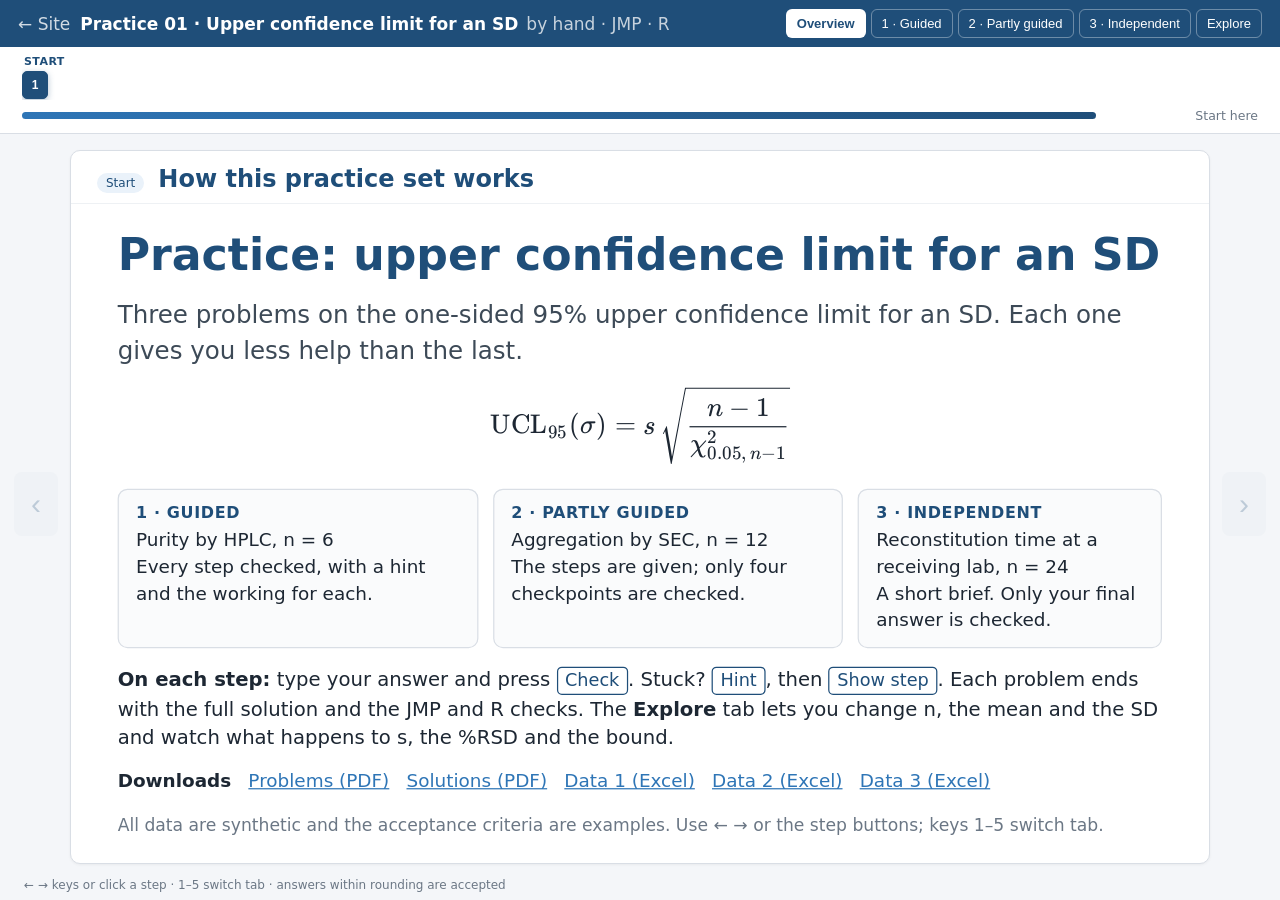
==== lessons/01/index.html @ c423a586 "Lesson 01: use JMP's one-sided 0.95 interval in the JMP steps The steps now ask for Confidence Inter" ====
<!DOCTYPE html>
<html lang="en"><head><meta charset="utf-8">
<meta name="viewport" content="width=device-width, initial-scale=1">
<link rel="icon" href="../../assets/favicon.svg" type="image/svg+xml"><title>Practice 01: upper confidence limit for an SD</title>
<style>@font-face{font-display:block;font-family:KaTeX_AMS;font-style:normal;font-weight:400;src:url([data-uri]) format('woff2')}@font-face{font-display:block;font-family:KaTeX_Caligraphic;font-style:normal;font-weight:700;src:url([data-uri]) format('woff2')}@font-face{font-display:block;font-family:KaTeX_Caligraphic;font-style:normal;font-weight:400;src:url([data-uri]) format('woff2')}@font-face{font-display:block;font-family:KaTeX_Fraktur;font-style:normal;font-weight:700;src:url([data-uri]) format('woff2')}@font-face{font-display:block;font-family:KaTeX_Fraktur;font-style:normal;font-weight:400;src:url([data-uri]) format('woff2')}@font-face{font-display:block;font-family:KaTeX_Main;font-style:normal;font-weight:700;src:url([data-uri]) format('woff2')}@font-face{font-display:block;font-family:KaTeX_Main;font-style:italic;font-weight:700;src:url([data-uri]) format('woff2')}@font-face{font-display:block;font-family:KaTeX_Main;font-style:italic;font-weight:400;src:url([data-uri]) format('woff2')}@font-face{font-display:block;font-family:KaTeX_Main;font-style:normal;font-weight:400;src:url([data-uri]) format('woff2')}@font-face{font-display:block;font-family:KaTeX_Math;font-style:italic;font-weight:700;src:url([data-uri]) format('woff2')}@font-face{font-display:block;font-family:KaTeX_Math;font-style:italic;font-weight:400;src:url([data-uri]) format('woff2')}@font-face{font-display:block;font-family:"KaTeX_SansSerif";font-style:normal;font-weight:700;src:url([data-uri]) format('woff2')}@font-face{font-display:block;font-family:"KaTeX_SansSerif";font-style:italic;font-weight:400;src:url([data-uri]) format('woff2')}@font-face{font-display:block;font-family:"KaTeX_SansSerif";font-style:normal;font-weight:400;src:url([data-uri]) format('woff2')}@font-face{font-display:block;font-family:KaTeX_Script;font-style:normal;font-weight:400;src:url([data-uri]) format('woff2')}@font-face{font-display:block;font-family:KaTeX_Size1;font-style:normal;font-weight:400;src:url([data-uri]) format('woff2')}@font-face{font-display:block;font-family:KaTeX_Size2;font-style:normal;font-weight:400;src:url([data-uri]) format('woff2')}@font-face{font-display:block;font-family:KaTeX_Size3;font-style:normal;font-weight:400;src:url([data-uri]) format('woff2')}@font-face{font-display:block;font-family:KaTeX_Size4;font-style:normal;font-weight:400;src:url([data-uri]) format('woff2')}@font-face{font-display:block;font-family:KaTeX_Typewriter;font-style:normal;font-weight:400;src:url([data-uri]) format('woff2')}.katex{font:normal 1.21em KaTeX_Main,Times New Roman,serif;line-height:1.2;position:relative;text-indent:0;text-rendering:auto}.katex *{-ms-high-contrast-adjust:none!important;border-color:currentColor}.katex .katex-version:after{content:"0.16.47"}.katex .katex-mathml{border:0;-webkit-clip-path:inset(50%);clip-path:inset(50%);height:1px;overflow:hidden;padding:0;position:absolute;width:1px}.katex .katex-html>.newline{display:block}.katex .base{position:relative;white-space:nowrap;width:-webkit-min-content;width:-moz-min-content;width:min-content}.katex .base,.katex .strut{display:inline-block}.katex .textbf{font-weight:700}.katex .textit{font-style:italic}.katex .textrm{font-family:KaTeX_Main}.katex .textsf{font-family:KaTeX_SansSerif}.katex .texttt{font-family:KaTeX_Typewriter}.katex .mathnormal{font-family:KaTeX_Math;font-style:italic}.katex .mathit{font-family:KaTeX_Main;font-style:italic}.katex .mathrm{font-style:normal}.katex .mathbf{font-family:KaTeX_Main;font-weight:700}.katex .boldsymbol{font-family:KaTeX_Math;font-style:italic;font-weight:700}.katex .amsrm,.katex .mathbb,.katex .textbb{font-family:KaTeX_AMS}.katex .mathcal{font-family:KaTeX_Caligraphic}.katex .mathfrak,.katex .textfrak{font-family:KaTeX_Fraktur}.katex .mathboldfrak,.katex .textboldfrak{font-family:KaTeX_Fraktur;font-weight:700}.katex .mathtt{font-family:KaTeX_Typewriter}.katex .mathscr,.katex .textscr{font-family:KaTeX_Script}.katex .mathsf,.katex .textsf{font-family:KaTeX_SansSerif}.katex .mathboldsf,.katex .textboldsf{font-family:KaTeX_SansSerif;font-weight:700}.katex .mathitsf,.katex .mathsfit,.katex .textitsf{font-family:KaTeX_SansSerif;font-style:italic}.katex .mainrm{font-family:KaTeX_Main;font-style:normal}.katex .vlist-t{border-collapse:collapse;display:inline-table;table-layout:fixed}.katex .vlist-r{display:table-row}.katex .vlist{display:table-cell;position:relative;vertical-align:bottom}.katex .vlist>span{display:block;height:0;position:relative}.katex .vlist>span>span{display:inline-block}.katex .vlist>span>.pstrut{overflow:hidden;width:0}.katex .vlist-t2{margin-right:-2px}.katex .vlist-s{display:table-cell;font-size:1px;min-width:2px;vertical-align:bottom;width:2px}.katex .vbox{align-items:baseline;display:inline-flex;flex-direction:column}.katex .hbox{width:100%}.katex .hbox,.katex .thinbox{display:inline-flex;flex-direction:row}.katex .thinbox{max-width:0;width:0}.katex .msupsub{text-align:left}.katex .mfrac>span>span{text-align:center}.katex .mfrac .frac-line{border-bottom-style:solid;display:inline-block;width:100%}.katex .hdashline,.katex .hline,.katex .mfrac .frac-line,.katex .overline .overline-line,.katex .rule,.katex .underline .underline-line{min-height:1px}.katex .mspace{display:inline-block}.katex .smash{display:inline;line-height:0}.katex .clap,.katex .llap,.katex .rlap{position:relative;width:0}.katex .clap>.inner,.katex .llap>.inner,.katex .rlap>.inner{position:absolute}.katex .clap>.fix,.katex .llap>.fix,.katex .rlap>.fix{display:inline-block}.katex .llap>.inner{right:0}.katex .clap>.inner,.katex .rlap>.inner{left:0}.katex .clap>.inner>span{margin-left:-50%;margin-right:50%}.katex .rule{border:0 solid;display:inline-block;position:relative}.katex .hline,.katex .overline .overline-line,.katex .underline .underline-line{border-bottom-style:solid;display:inline-block;width:100%}.katex .hdashline{border-bottom-style:dashed;display:inline-block;width:100%}.katex .sqrt>.root{margin-left:.2777777778em;margin-right:-.5555555556em}.katex .fontsize-ensurer.reset-size1.size1,.katex .sizing.reset-size1.size1{font-size:1em}.katex .fontsize-ensurer.reset-size1.size2,.katex .sizing.reset-size1.size2{font-size:1.2em}.katex .fontsize-ensurer.reset-size1.size3,.katex .sizing.reset-size1.size3{font-size:1.4em}.katex .fontsize-ensurer.reset-size1.size4,.katex .sizing.reset-size1.size4{font-size:1.6em}.katex .fontsize-ensurer.reset-size1.size5,.katex .sizing.reset-size1.size5{font-size:1.8em}.katex .fontsize-ensurer.reset-size1.size6,.katex .sizing.reset-size1.size6{font-size:2em}.katex .fontsize-ensurer.reset-size1.size7,.katex .sizing.reset-size1.size7{font-size:2.4em}.katex .fontsize-ensurer.reset-size1.size8,.katex .sizing.reset-size1.size8{font-size:2.88em}.katex .fontsize-ensurer.reset-size1.size9,.katex .sizing.reset-size1.size9{font-size:3.456em}.katex .fontsize-ensurer.reset-size1.size10,.katex .sizing.reset-size1.size10{font-size:4.148em}.katex .fontsize-ensurer.reset-size1.size11,.katex .sizing.reset-size1.size11{font-size:4.976em}.katex .fontsize-ensurer.reset-size2.size1,.katex .sizing.reset-size2.size1{font-size:.8333333333em}.katex .fontsize-ensurer.reset-size2.size2,.katex .sizing.reset-size2.size2{font-size:1em}.katex .fontsize-ensurer.reset-size2.size3,.katex .sizing.reset-size2.size3{font-size:1.1666666667em}.katex .fontsize-ensurer.reset-size2.size4,.katex .sizing.reset-size2.size4{font-size:1.3333333333em}.katex .fontsize-ensurer.reset-size2.size5,.katex .sizing.reset-size2.size5{font-size:1.5em}.katex .fontsize-ensurer.reset-size2.size6,.katex .sizing.reset-size2.size6{font-size:1.6666666667em}.katex .fontsize-ensurer.reset-size2.size7,.katex .sizing.reset-size2.size7{font-size:2em}.katex .fontsize-ensurer.reset-size2.size8,.katex .sizing.reset-size2.size8{font-size:2.4em}.katex .fontsize-ensurer.reset-size2.size9,.katex .sizing.reset-size2.size9{font-size:2.88em}.katex .fontsize-ensurer.reset-size2.size10,.katex .sizing.reset-size2.size10{font-size:3.4566666667em}.katex .fontsize-ensurer.reset-size2.size11,.katex .sizing.reset-size2.size11{font-size:4.1466666667em}.katex .fontsize-ensurer.reset-size3.size1,.katex .sizing.reset-size3.size1{font-size:.7142857143em}.katex .fontsize-ensurer.reset-size3.size2,.katex .sizing.reset-size3.size2{font-size:.8571428571em}.katex .fontsize-ensurer.reset-size3.size3,.katex .sizing.reset-size3.size3{font-size:1em}.katex .fontsize-ensurer.reset-size3.size4,.katex .sizing.reset-size3.size4{font-size:1.1428571429em}.katex .fontsize-ensurer.reset-size3.size5,.katex .sizing.reset-size3.size5{font-size:1.2857142857em}.katex .fontsize-ensurer.reset-size3.size6,.katex .sizing.reset-size3.size6{font-size:1.4285714286em}.katex .fontsize-ensurer.reset-size3.size7,.katex .sizing.reset-size3.size7{font-size:1.7142857143em}.katex .fontsize-ensurer.reset-size3.size8,.katex .sizing.reset-size3.size8{font-size:2.0571428571em}.katex .fontsize-ensurer.reset-size3.size9,.katex .sizing.reset-size3.size9{font-size:2.4685714286em}.katex .fontsize-ensurer.reset-size3.size10,.katex .sizing.reset-size3.size10{font-size:2.9628571429em}.katex .fontsize-ensurer.reset-size3.size11,.katex .sizing.reset-size3.size11{font-size:3.5542857143em}.katex .fontsize-ensurer.reset-size4.size1,.katex .sizing.reset-size4.size1{font-size:.625em}.katex .fontsize-ensurer.reset-size4.size2,.katex .sizing.reset-size4.size2{font-size:.75em}.katex .fontsize-ensurer.reset-size4.size3,.katex .sizing.reset-size4.size3{font-size:.875em}.katex .fontsize-ensurer.reset-size4.size4,.katex .sizing.reset-size4.size4{font-size:1em}.katex .fontsize-ensurer.reset-size4.size5,.katex .sizing.reset-size4.size5{font-size:1.125em}.katex .fontsize-ensurer.reset-size4.size6,.katex .sizing.reset-size4.size6{font-size:1.25em}.katex .fontsize-ensurer.reset-size4.size7,.katex .sizing.reset-size4.size7{font-size:1.5em}.katex .fontsize-ensurer.reset-size4.size8,.katex .sizing.reset-size4.size8{font-size:1.8em}.katex .fontsize-ensurer.reset-size4.size9,.katex .sizing.reset-size4.size9{font-size:2.16em}.katex .fontsize-ensurer.reset-size4.size10,.katex .sizing.reset-size4.size10{font-size:2.5925em}.katex .fontsize-ensurer.reset-size4.size11,.katex .sizing.reset-size4.size11{font-size:3.11em}.katex .fontsize-ensurer.reset-size5.size1,.katex .sizing.reset-size5.size1{font-size:.5555555556em}.katex .fontsize-ensurer.reset-size5.size2,.katex .sizing.reset-size5.size2{font-size:.6666666667em}.katex .fontsize-ensurer.reset-size5.size3,.katex .sizing.reset-size5.size3{font-size:.7777777778em}.katex .fontsize-ensurer.reset-size5.size4,.katex .sizing.reset-size5.size4{font-size:.8888888889em}.katex .fontsize-ensurer.reset-size5.size5,.katex .sizing.reset-size5.size5{font-size:1em}.katex .fontsize-ensurer.reset-size5.size6,.katex .sizing.reset-size5.size6{font-size:1.1111111111em}.katex .fontsize-ensurer.reset-size5.size7,.katex .sizing.reset-size5.size7{font-size:1.3333333333em}.katex .fontsize-ensurer.reset-size5.size8,.katex .sizing.reset-size5.size8{font-size:1.6em}.katex .fontsize-ensurer.reset-size5.size9,.katex .sizing.reset-size5.size9{font-size:1.92em}.katex .fontsize-ensurer.reset-size5.size10,.katex .sizing.reset-size5.size10{font-size:2.3044444444em}.katex .fontsize-ensurer.reset-size5.size11,.katex .sizing.reset-size5.size11{font-size:2.7644444444em}.katex .fontsize-ensurer.reset-size6.size1,.katex .sizing.reset-size6.size1{font-size:.5em}.katex .fontsize-ensurer.reset-size6.size2,.katex .sizing.reset-size6.size2{font-size:.6em}.katex .fontsize-ensurer.reset-size6.size3,.katex .sizing.reset-size6.size3{font-size:.7em}.katex .fontsize-ensurer.reset-size6.size4,.katex .sizing.reset-size6.size4{font-size:.8em}.katex .fontsize-ensurer.reset-size6.size5,.katex .sizing.reset-size6.size5{font-size:.9em}.katex .fontsize-ensurer.reset-size6.size6,.katex .sizing.reset-size6.size6{font-size:1em}.katex .fontsize-ensurer.reset-size6.size7,.katex .sizing.reset-size6.size7{font-size:1.2em}.katex .fontsize-ensurer.reset-size6.size8,.katex .sizing.reset-size6.size8{font-size:1.44em}.katex .fontsize-ensurer.reset-size6.size9,.katex .sizing.reset-size6.size9{font-size:1.728em}.katex .fontsize-ensurer.reset-size6.size10,.katex .sizing.reset-size6.size10{font-size:2.074em}.katex .fontsize-ensurer.reset-size6.size11,.katex .sizing.reset-size6.size11{font-size:2.488em}.katex .fontsize-ensurer.reset-size7.size1,.katex .sizing.reset-size7.size1{font-size:.4166666667em}.katex .fontsize-ensurer.reset-size7.size2,.katex .sizing.reset-size7.size2{font-size:.5em}.katex .fontsize-ensurer.reset-size7.size3,.katex .sizing.reset-size7.size3{font-size:.5833333333em}.katex .fontsize-ensurer.reset-size7.size4,.katex .sizing.reset-size7.size4{font-size:.6666666667em}.katex .fontsize-ensurer.reset-size7.size5,.katex .sizing.reset-size7.size5{font-size:.75em}.katex .fontsize-ensurer.reset-size7.size6,.katex .sizing.reset-size7.size6{font-size:.8333333333em}.katex .fontsize-ensurer.reset-size7.size7,.katex .sizing.reset-size7.size7{font-size:1em}.katex .fontsize-ensurer.reset-size7.size8,.katex .sizing.reset-size7.size8{font-size:1.2em}.katex .fontsize-ensurer.reset-size7.size9,.katex .sizing.reset-size7.size9{font-size:1.44em}.katex .fontsize-ensurer.reset-size7.size10,.katex .sizing.reset-size7.size10{font-size:1.7283333333em}.katex .fontsize-ensurer.reset-size7.size11,.katex .sizing.reset-size7.size11{font-size:2.0733333333em}.katex .fontsize-ensurer.reset-size8.size1,.katex .sizing.reset-size8.size1{font-size:.3472222222em}.katex .fontsize-ensurer.reset-size8.size2,.katex .sizing.reset-size8.size2{font-size:.4166666667em}.katex .fontsize-ensurer.reset-size8.size3,.katex .sizing.reset-size8.size3{font-size:.4861111111em}.katex .fontsize-ensurer.reset-size8.size4,.katex .sizing.reset-size8.size4{font-size:.5555555556em}.katex .fontsize-ensurer.reset-size8.size5,.katex .sizing.reset-size8.size5{font-size:.625em}.katex .fontsize-ensurer.reset-size8.size6,.katex .sizing.reset-size8.size6{font-size:.6944444444em}.katex .fontsize-ensurer.reset-size8.size7,.katex .sizing.reset-size8.size7{font-size:.8333333333em}.katex .fontsize-ensurer.reset-size8.size8,.katex .sizing.reset-size8.size8{font-size:1em}.katex .fontsize-ensurer.reset-size8.size9,.katex .sizing.reset-size8.size9{font-size:1.2em}.katex .fontsize-ensurer.reset-size8.size10,.katex .sizing.reset-size8.size10{font-size:1.4402777778em}.katex .fontsize-ensurer.reset-size8.size11,.katex .sizing.reset-size8.size11{font-size:1.7277777778em}.katex .fontsize-ensurer.reset-size9.size1,.katex .sizing.reset-size9.size1{font-size:.2893518519em}.katex .fontsize-ensurer.reset-size9.size2,.katex .sizing.reset-size9.size2{font-size:.3472222222em}.katex .fontsize-ensurer.reset-size9.size3,.katex .sizing.reset-size9.size3{font-size:.4050925926em}.katex .fontsize-ensurer.reset-size9.size4,.katex .sizing.reset-size9.size4{font-size:.462962963em}.katex .fontsize-ensurer.reset-size9.size5,.katex .sizing.reset-size9.size5{font-size:.5208333333em}.katex .fontsize-ensurer.reset-size9.size6,.katex .sizing.reset-size9.size6{font-size:.5787037037em}.katex .fontsize-ensurer.reset-size9.size7,.katex .sizing.reset-size9.size7{font-size:.6944444444em}.katex .fontsize-ensurer.reset-size9.size8,.katex .sizing.reset-size9.size8{font-size:.8333333333em}.katex .fontsize-ensurer.reset-size9.size9,.katex .sizing.reset-size9.size9{font-size:1em}.katex .fontsize-ensurer.reset-size9.size10,.katex .sizing.reset-size9.size10{font-size:1.2002314815em}.katex .fontsize-ensurer.reset-size9.size11,.katex .sizing.reset-size9.size11{font-size:1.4398148148em}.katex .fontsize-ensurer.reset-size10.size1,.katex .sizing.reset-size10.size1{font-size:.2410800386em}.katex .fontsize-ensurer.reset-size10.size2,.katex .sizing.reset-size10.size2{font-size:.2892960463em}.katex .fontsize-ensurer.reset-size10.size3,.katex .sizing.reset-size10.size3{font-size:.337512054em}.katex .fontsize-ensurer.reset-size10.size4,.katex .sizing.reset-size10.size4{font-size:.3857280617em}.katex .fontsize-ensurer.reset-size10.size5,.katex .sizing.reset-size10.size5{font-size:.4339440694em}.katex .fontsize-ensurer.reset-size10.size6,.katex .sizing.reset-size10.size6{font-size:.4821600771em}.katex .fontsize-ensurer.reset-size10.size7,.katex .sizing.reset-size10.size7{font-size:.5785920926em}.katex .fontsize-ensurer.reset-size10.size8,.katex .sizing.reset-size10.size8{font-size:.6943105111em}.katex .fontsize-ensurer.reset-size10.size9,.katex .sizing.reset-size10.size9{font-size:.8331726133em}.katex .fontsize-ensurer.reset-size10.size10,.katex .sizing.reset-size10.size10{font-size:1em}.katex .fontsize-ensurer.reset-size10.size11,.katex .sizing.reset-size10.size11{font-size:1.1996142719em}.katex .fontsize-ensurer.reset-size11.size1,.katex .sizing.reset-size11.size1{font-size:.2009646302em}.katex .fontsize-ensurer.reset-size11.size2,.katex .sizing.reset-size11.size2{font-size:.2411575563em}.katex .fontsize-ensurer.reset-size11.size3,.katex .sizing.reset-size11.size3{font-size:.2813504823em}.katex .fontsize-ensurer.reset-size11.size4,.katex .sizing.reset-size11.size4{font-size:.3215434084em}.katex .fontsize-ensurer.reset-size11.size5,.katex .sizing.reset-size11.size5{font-size:.3617363344em}.katex .fontsize-ensurer.reset-size11.size6,.katex .sizing.reset-size11.size6{font-size:.4019292605em}.katex .fontsize-ensurer.reset-size11.size7,.katex .sizing.reset-size11.size7{font-size:.4823151125em}.katex .fontsize-ensurer.reset-size11.size8,.katex .sizing.reset-size11.size8{font-size:.578778135em}.katex .fontsize-ensurer.reset-size11.size9,.katex .sizing.reset-size11.size9{font-size:.6945337621em}.katex .fontsize-ensurer.reset-size11.size10,.katex .sizing.reset-size11.size10{font-size:.8336012862em}.katex .fontsize-ensurer.reset-size11.size11,.katex .sizing.reset-size11.size11{font-size:1em}.katex .delimsizing.size1{font-family:KaTeX_Size1}.katex .delimsizing.size2{font-family:KaTeX_Size2}.katex .delimsizing.size3{font-family:KaTeX_Size3}.katex .delimsizing.size4{font-family:KaTeX_Size4}.katex .delimsizing.mult .delim-size1>span{font-family:KaTeX_Size1}.katex .delimsizing.mult .delim-size4>span{font-family:KaTeX_Size4}.katex .nulldelimiter{display:inline-block;width:.12em}.katex .delimcenter,.katex .op-symbol{position:relative}.katex .op-symbol.small-op{font-family:KaTeX_Size1}.katex .op-symbol.large-op{font-family:KaTeX_Size2}.katex .accent>.vlist-t,.katex .op-limits>.vlist-t{text-align:center}.katex .accent .accent-body{position:relative}.katex .accent .accent-body:not(.accent-full){width:0}.katex .overlay{display:block}.katex .mtable .vertical-separator{display:inline-block;min-width:1px}.katex .mtable .arraycolsep{display:inline-block}.katex .mtable .col-align-c>.vlist-t{text-align:center}.katex .mtable .col-align-l>.vlist-t{text-align:left}.katex .mtable .col-align-r>.vlist-t{text-align:right}.katex .svg-align{text-align:left}.katex svg{fill:currentColor;stroke:currentColor;display:block;height:inherit;position:absolute;width:100%}.katex svg path{stroke:none}.katex svg{fill-rule:nonzero;fill-opacity:1;stroke-width:1;stroke-linecap:butt;stroke-linejoin:miter;stroke-miterlimit:4;stroke-dasharray:none;stroke-dashoffset:0;stroke-opacity:1}.katex img{border-style:none;max-height:none;max-width:none;min-height:0;min-width:0}.katex .stretchy{display:block;overflow:hidden;position:relative;width:100%}.katex .stretchy:after,.katex .stretchy:before{content:""}.katex .hide-tail{overflow:hidden;position:relative;width:100%}.katex .halfarrow-left{left:0;overflow:hidden;position:absolute;width:50.2%}.katex .halfarrow-right{overflow:hidden;position:absolute;right:0;width:50.2%}.katex .brace-left{left:0;overflow:hidden;position:absolute;width:25.1%}.katex .brace-center{left:25%;overflow:hidden;position:absolute;width:50%}.katex .brace-right{overflow:hidden;position:absolute;right:0;width:25.1%}.katex .x-arrow-pad{padding:0 .5em}.katex .cd-arrow-pad{padding:0 .55556em 0 .27778em}.katex .mover,.katex .munder,.katex .x-arrow{text-align:center}.katex .boxpad{padding:0 .3em}.katex .fbox,.katex .fcolorbox{border:.04em solid;box-sizing:border-box}.katex .cancel-pad{padding:0 .2em}.katex .cancel-lap{margin-left:-.2em;margin-right:-.2em}.katex .sout{border-bottom-style:solid;border-bottom-width:.08em}.katex .angl{border-right:.049em solid;border-top:.049em solid;box-sizing:border-box;margin-right:.03889em}.katex .anglpad{padding:0 .03889em}.katex .eqn-num:before{content:"(" counter(katexEqnNo) ")";counter-increment:katexEqnNo}.katex .mml-eqn-num:before{content:"(" counter(mmlEqnNo) ")";counter-increment:mmlEqnNo}.katex .mtr-glue{width:50%}.katex .cd-vert-arrow{display:inline-block;position:relative}.katex .cd-label-left{display:inline-block;position:absolute;right:calc(50% + .3em);text-align:left}.katex .cd-label-right{display:inline-block;left:calc(50% + .3em);position:absolute;text-align:right}.katex-display{display:block;margin:1em 0;text-align:center}.katex-display>.katex{display:block;text-align:center;white-space:nowrap}.katex-display>.katex>.katex-html{display:block;position:relative}.katex-display>.katex>.katex-html>.tag{position:absolute;right:0}.katex-display.leqno>.katex>.katex-html>.tag{left:0;right:auto}.katex-display.fleqn>.katex{padding-left:2em;text-align:left}body{counter-reset:katexEqnNo mmlEqnNo}
</style>
<style>
:root{--ink:#1d2733;--muted:#6b7785;--accent:#1f4e79;--accent2:#2e75b6;--done:#9cc3e6;--bg:#f4f6f9;--card:#fff;--line:#d9dee5;--ok:#1e7b4a;--oktint:#e3f3ea;--no:#b3261e;--notint:#fcebea;--hint:#fff6db}
*{box-sizing:border-box}
html,body{margin:0;height:100%;overflow:hidden;font-family:"Segoe UI",system-ui,-apple-system,Roboto,Arial,sans-serif;color:var(--ink);background:var(--bg)}
#app{display:grid;grid-template-rows:auto auto 1fr auto;grid-template-columns:minmax(0,1fr);height:100vh;width:100vw}
header{display:flex;align-items:center;gap:14px;padding:9px 18px;background:var(--accent);color:#fff;min-width:0}
header .brand{font-weight:700;font-size:17px;white-space:nowrap}
header .brand span{font-weight:400;opacity:.75;margin-left:8px}
@media (max-width:1100px){header .brand span{display:none}}
#exnav{display:flex;gap:5px;margin-left:auto;flex-wrap:nowrap;min-width:0}
#exnav button{border:1px solid rgba(255,255,255,.35);background:transparent;color:#fff;padding:6px 10px;border-radius:6px;font-size:13px;cursor:pointer;white-space:nowrap}
#exnav button.on{background:#fff;color:var(--accent);font-weight:600}
#steps{background:#fff;border-bottom:1px solid var(--line);padding:8px 22px 10px}
#strip{display:flex;gap:12px;align-items:flex-end;min-width:0;overflow:hidden}
.grp{display:flex;flex-direction:column;min-width:0;flex:0 1 auto}
.grp .gl{font-size:11px;text-transform:uppercase;letter-spacing:.04em;color:var(--muted);white-space:nowrap;margin-bottom:4px;padding-left:2px}
.grp.cur .gl{color:var(--accent);font-weight:700}
.chips{display:flex;gap:3px}
.chip{min-width:26px;height:28px;padding:0 6px;border:1px solid var(--line);border-radius:5px;background:#fff;color:var(--muted);font-size:12px;cursor:pointer;display:flex;align-items:center;justify-content:center}
.chip.done{background:var(--done);border-color:var(--done);color:#123}
.chip.ok{background:var(--ok);border-color:var(--ok);color:#fff}
.chip.on{background:var(--accent);border-color:var(--accent);color:#fff;font-weight:700;transform:translateY(-1px);box-shadow:0 2px 6px rgba(31,78,121,.35)}
#prog{display:flex;align-items:center;gap:12px;margin-top:8px}
#bar{flex:1;height:7px;background:#e7ebf0;border-radius:4px;overflow:hidden}
#fill{height:100%;width:0;background:linear-gradient(90deg,var(--accent2),var(--accent));transition:width .25s}
#count{font-size:12.5px;color:var(--muted);white-space:nowrap;min-width:150px;text-align:right}
main{position:relative;padding:16px 70px 10px;min-height:0}
#card{background:var(--card);border:1px solid var(--line);border-radius:10px;height:100%;display:flex;flex-direction:column;box-shadow:0 1px 3px rgba(0,0,0,.05);overflow:hidden}
#chead{padding:14px 26px 10px;border-bottom:1px solid #eef1f4;display:flex;align-items:baseline;gap:14px}
#ctag{font-size:12px;background:#eaf2fa;color:var(--accent);padding:3px 9px;border-radius:999px;white-space:nowrap}
#ctitle{font-size:24px;font-weight:650;margin:0;color:var(--accent)}
#stage{flex:1;position:relative;overflow:hidden;min-height:0}
#content{position:absolute;top:0;left:0;transform-origin:top left;padding:16px 28px 20px;font-size:18px;line-height:1.45}
#content table{border-collapse:collapse;margin:10px 0;font-size:.9em}
#content th,#content td{white-space:nowrap;padding:4px 12px;border-bottom:1px solid #e3e7ec;text-align:right}
#content thead th{border-bottom:2px solid #9aa6b2}
#content td.l{text-align:left}#content td.n{color:var(--muted)}
#content tr.tot td{font-weight:700;border-top:2px solid #9aa6b2}
#content table.grid td,#content table.grid th{padding:3px 10px}
#content .katex-display{margin:.5em 0}
#content p{margin:.45em 0}
#content h3{font-size:18px;color:var(--accent);margin:.3em 0 .2em}
#content ol{margin:.2em 0 .2em 1.2em;padding:0}#content li{margin:.15em 0}
#content code{font-family:Consolas,"Courier New",monospace;font-size:.88em;background:#f1f3f6;padding:0 3px;border-radius:3px}
#content pre{background:#f6f8fa;border:1px solid #e3e7ec;border-radius:6px;padding:10px 12px;font-size:14px;line-height:1.35;white-space:pre;margin:.3em 0}
#content pre code{background:none;padding:0}
#content .data{font-family:Consolas,"Courier New",monospace;font-size:.95em;background:#f6f8fa;padding:6px 10px;border-radius:6px;display:inline-block}
#content .brief{font-size:1.05em;border-left:none;background:#f6f8fa;padding:10px 14px;border-radius:8px;max-width:900px}
#content .cols{display:flex;gap:40px;align-items:flex-start}
#content .note{color:var(--muted)}
.ask{margin-top:16px;padding:16px 18px;border:1px solid var(--line);border-radius:10px;background:#fafbfc;display:flex;flex-direction:column;gap:12px;max-width:820px}
.row{display:flex;align-items:center;gap:12px;flex-wrap:wrap}
.row label{min-width:170px;font-weight:600}
.row input{font:inherit;font-family:Consolas,"Courier New",monospace;width:170px;padding:7px 10px;border:1px solid #b8c2cc;border-radius:6px;background:#fff}
.row input.okk{border-color:var(--ok);background:var(--oktint)}.row input.bad{border-color:var(--no);background:var(--notint)}
.row .unit{color:var(--muted)}
.opt{font:inherit;font-size:16px;padding:8px 14px;border:1px solid #b8c2cc;border-radius:6px;background:#fff;cursor:pointer}
.opt.sel{border-color:var(--accent);background:#eaf2fa;color:var(--accent);font-weight:600}
.opt.okk{border-color:var(--ok);background:var(--oktint);color:var(--ok)}.opt.bad{border-color:var(--no);background:var(--notint);color:var(--no)}
.fb{font-size:15px;font-weight:600}.fb.ok{color:var(--ok)}.fb.no{color:var(--no)}
.btns{display:flex;gap:8px;flex-wrap:wrap}
.btn{font:inherit;font-size:15px;padding:8px 16px;border-radius:6px;cursor:pointer;border:1px solid var(--accent);background:#fff;color:var(--accent)}
.btn.primary{background:var(--accent);color:#fff}
.btn:disabled{opacity:.4;cursor:default}
.box{margin-top:12px;padding:12px 16px;border-radius:8px;max-width:900px}
.box.hintb{background:var(--hint);border:1px solid #f0dc9c}
.box.revb{background:#eef4fa;border:1px solid #cfdfee}
.box .lab{font-size:12px;text-transform:uppercase;letter-spacing:.05em;color:var(--muted);font-weight:700;margin-bottom:4px}
.cover{display:flex;flex-direction:column;align-items:flex-start;gap:14px;padding:30px 0}
.cover p{color:var(--muted)}
.verdict{font-weight:700;padding:8px 12px;border-radius:6px;display:inline-block}
.verdict.ok{background:var(--oktint);color:var(--ok)}.verdict.no{background:var(--notint);color:var(--no)}
.usage{color:var(--muted);font-size:15px}
.nav{position:absolute;top:50%;transform:translateY(-50%);width:44px;height:64px;border:none;border-radius:8px;background:rgba(31,78,121,.08);color:var(--accent);font-size:30px;cursor:pointer}
.nav:hover{background:rgba(31,78,121,.18)}.nav:disabled{opacity:.25;cursor:default}
#prev{left:14px}#next{right:14px}
footer{display:flex;justify-content:space-between;padding:4px 24px 8px;font-size:12px;color:var(--muted)}
.title-slide{display:flex;flex-direction:column;justify-content:center;padding:0 10px}
.title-slide h1{font-size:36px;color:var(--accent);margin:0 0 8px}
.title-slide .bl{font-size:20px;color:#3d4a57;max-width:900px;margin-bottom:6px}
.title-slide .parts{display:flex;gap:12px;flex-wrap:nowrap;margin:8px 0 14px}
.title-slide .parts div{border:1px solid var(--line);border-radius:8px;padding:10px 14px;background:#fafbfc;font-size:15px;max-width:330px;white-space:normal}
.title-slide .parts b{display:block;color:var(--accent);font-size:13px;text-transform:uppercase;letter-spacing:.04em;margin-bottom:2px}
.title-slide .how{font-size:16px;max-width:1000px}
.k{display:inline-block;border:1px solid var(--accent);color:var(--accent);border-radius:4px;padding:0 6px;font-size:.9em}
.dl{display:flex;gap:14px;flex-wrap:wrap;align-items:center;margin-top:14px;font-size:15px}
.dl a{color:var(--accent2)}
.title-slide .hint{margin-top:14px;color:var(--muted);font-size:14px}
.xp{display:flex;gap:28px;align-items:flex-start}
.ctl{display:flex;flex-direction:column;gap:12px;min-width:300px;max-width:320px}
.ctl .sl{display:flex;flex-direction:column;gap:2px}
.ctl .sl label{font-weight:600;font-size:15px;display:flex;justify-content:space-between}
.ctl .sl label span{font-family:Consolas,"Courier New",monospace;color:var(--accent)}
.ctl input[type=range]{width:100%;accent-color:var(--accent)}
.presets{display:flex;gap:6px;flex-wrap:wrap;align-items:center;font-size:14px;color:var(--muted)}
.presets button{font:inherit;font-size:14px;padding:4px 10px;border:1px solid #b8c2cc;border-radius:5px;background:#fff;cursor:pointer}
.presets button.on{background:var(--accent);color:#fff;border-color:var(--accent)}
.reads{display:grid;grid-template-columns:repeat(2,minmax(0,1fr));gap:6px 18px;font-size:15px;border-top:1px solid var(--line);padding-top:10px}
.reads div{display:flex;justify-content:space-between}.reads b{font-family:Consolas,"Courier New",monospace;color:var(--ink)}
.reads .big b{color:var(--accent);font-size:17px}
.figs{display:flex;flex-direction:column;gap:10px}
.figrow{display:flex;gap:18px}
.fig{border:1px solid var(--line);border-radius:8px;background:#fff;padding:6px}
.fig .ft{font-size:13px;color:var(--muted);margin:0 0 2px 4px}
.takeaway{font-size:16px;max-width:860px;background:#eef4fa;border:1px solid #cfdfee;border-radius:8px;padding:10px 14px}
svg text{font-family:"Segoe UI",system-ui,sans-serif}
</style></head>
<body>
<div id="app">
 <header><div class="brand"><a href="../../" style="color:#fff;text-decoration:none;opacity:.8;font-weight:400;margin-right:10px" aria-label="Back to CMC Stats">← Site</a>Practice 01 · Upper confidence limit for an SD<span>by hand · JMP · R</span></div><nav id="exnav"></nav></header>
 <div id="steps"><div id="strip"></div><div id="prog"><div id="bar"><div id="fill"></div></div><div id="count"></div></div></div>
 <main>
  <button class="nav" id="prev" title="Previous (←)" aria-label="Previous step">&#8249;</button>
  <div id="card"><div id="chead"><span id="ctag"></span><h2 id="ctitle"></h2></div><div id="stage"><div id="content"></div></div></div>
  <button class="nav" id="next" title="Next (→)" aria-label="Next step">&#8250;</button>
 </main>
 <footer><span>← → keys or click a step · 1–5 switch tab · answers within rounding are accepted</span><span id="scaleinfo"></span></footer>
</div>
<script>!function(e,t){"object"==typeof exports&&"object"==typeof module?module.exports=t():"function"==typeof define&&define.amd?define([],t):"object"==typeof exports?exports.katex=t():e.katex=t()}("undefined"!=typeof self?self:this,function(){return function(){"use strict";var e={d:function(t,r){for(var n in r)e.o(r,n)&&!e.o(t,n)&&Object.defineProperty(t,n,{enumerable:!0,get:r[n]})},o:function(e,t){return Object.prototype.hasOwnProperty.call(e,t)}},t={};e.d(t,{default:function(){return ko}});class r extends Error{constructor(e,t){let n,o,s="KaTeX parse error: "+e;const i=t&&t.loc;if(i&&i.start<=i.end){const e=i.lexer.input;n=i.start,o=i.end,n===e.length?s+=" at end of input: ":s+=" at position "+(n+1)+": ";const t=e.slice(n,o).replace(/[^]/g,"$&\u0332");let r,l;r=n>15?"\u2026"+e.slice(n-15,n):e.slice(0,n),l=o+15<e.length?e.slice(o,o+15)+"\u2026":e.slice(o),s+=r+t+l}super(s),this.name="ParseError",this.position=void 0,this.length=void 0,this.rawMessage=void 0,Object.setPrototypeOf(this,r.prototype),this.position=n,null!=n&&null!=o&&(this.length=o-n),this.rawMessage=e}}var n=r;const o=/([A-Z])/g,s=e=>e.replace(o,"-$1").toLowerCase(),i={"&":"&amp;",">":"&gt;","<":"&lt;",'"':"&quot;","'":"&#x27;"},l=/[&><"']/g,a=e=>String(e).replace(l,e=>i[e]),c=e=>"ordgroup"===e.type||"color"===e.type?1===e.body.length?c(e.body[0]):e:"font"===e.type?c(e.body):e,h=new Set(["mathord","textord","atom"]),m=e=>h.has(c(e).type),u={displayMode:{type:"boolean",description:"Render math in display mode, which puts the math in display style (so \\int and \\sum are large, for example), and centers the math on the page on its own line.",cli:"-d, --display-mode"},output:{type:{enum:["htmlAndMathml","html","mathml"]},description:"Determines the markup language of the output.",cli:"-F, --format <type>"},leqno:{type:"boolean",description:"Render display math in leqno style (left-justified tags)."},fleqn:{type:"boolean",description:"Render display math flush left."},throwOnError:{type:"boolean",default:!0,cli:"-t, --no-throw-on-error",cliDescription:"Render errors (in the color given by --error-color) instead of throwing a ParseError exception when encountering an error."},errorColor:{type:"string",default:"#cc0000",cli:"-c, --error-color <color>",cliDescription:"A color string given in the format 'rgb' or 'rrggbb' (no #). This option determines the color of errors rendered by the -t option.",cliProcessor:e=>"#"+e},macros:{type:"object",cli:"-m, --macro <def>",cliDescription:"Define custom macro of the form '\\foo:expansion' (use multiple -m arguments for multiple macros).",cliDefault:[],cliProcessor:(e,t)=>(t.push(e),t)},minRuleThickness:{type:"number",description:"Specifies a minimum thickness, in ems, for fraction lines, `\\sqrt` top lines, `{array}` vertical lines, `\\hline`, `\\hdashline`, `\\underline`, `\\overline`, and the borders of `\\fbox`, `\\boxed`, and `\\fcolorbox`.",processor:e=>Math.max(0,e),cli:"--min-rule-thickness <size>",cliProcessor:parseFloat},colorIsTextColor:{type:"boolean",description:"Makes \\color behave like LaTeX's 2-argument \\textcolor, instead of LaTeX's one-argument \\color mode change.",cli:"-b, --color-is-text-color"},strict:{type:[{enum:["warn","ignore","error"]},"boolean","function"],description:"Turn on strict / LaTeX faithfulness mode, which throws an error if the input uses features that are not supported by LaTeX.",cli:"-S, --strict",cliDefault:!1},trust:{type:["boolean","function"],description:"Trust the input, enabling all HTML features such as \\url.",cli:"-T, --trust"},maxSize:{type:"number",default:1/0,description:"If non-zero, all user-specified sizes, e.g. in \\rule{500em}{500em}, will be capped to maxSize ems. Otherwise, elements and spaces can be arbitrarily large",processor:e=>Math.max(0,e),cli:"-s, --max-size <n>",cliProcessor:parseInt},maxExpand:{type:"number",default:1e3,description:"Limit the number of macro expansions to the specified number, to prevent e.g. infinite macro loops. If set to Infinity, the macro expander will try to fully expand as in LaTeX.",processor:e=>Math.max(0,e),cli:"-e, --max-expand <n>",cliProcessor:e=>"Infinity"===e?1/0:parseInt(e)},globalGroup:{type:"boolean",cli:!1}};function p(e){if(void 0!==e.default)return e.default;return function(e){if("string"!=typeof e)return e.enum[0];switch(e){case"boolean":return!1;case"string":return"";case"number":return 0;case"object":return{};default:throw new Error("Unexpected schema type; settings must declare an explicit default.")}}(Array.isArray(e.type)?e.type[0]:e.type)}function d(e,t,r,n){const o=r[t];e[t]=void 0!==o?n.processor?n.processor(o):o:p(n)}class g{constructor(e){void 0===e&&(e={}),this.displayMode=void 0,this.output=void 0,this.leqno=void 0,this.fleqn=void 0,this.throwOnError=void 0,this.errorColor=void 0,this.macros=void 0,this.minRuleThickness=void 0,this.colorIsTextColor=void 0,this.strict=void 0,this.trust=void 0,this.maxSize=void 0,this.maxExpand=void 0,this.globalGroup=void 0,e=e||{};for(const t of Object.keys(u)){const r=u[t];r&&d(this,t,e,r)}}reportNonstrict(e,t,r){let o=this.strict;if("function"==typeof o&&(o=o(e,t,r)),o&&"ignore"!==o){if(!0===o||"error"===o)throw new n("LaTeX-incompatible input and strict mode is set to 'error': "+t+" ["+e+"]",r);"warn"===o?"undefined"!=typeof console&&console.warn("LaTeX-incompatible input and strict mode is set to 'warn': "+t+" ["+e+"]"):"undefined"!=typeof console&&console.warn("LaTeX-incompatible input and strict mode is set to unrecognized '"+o+"': "+t+" ["+e+"]")}}useStrictBehavior(e,t,r){let n=this.strict;if("function"==typeof n)try{n=n(e,t,r)}catch(e){n="error"}return!(!n||"ignore"===n)&&(!0===n||"error"===n||("warn"===n?("undefined"!=typeof console&&console.warn("LaTeX-incompatible input and strict mode is set to 'warn': "+t+" ["+e+"]"),!1):("undefined"!=typeof console&&console.warn("LaTeX-incompatible input and strict mode is set to unrecognized '"+n+"': "+t+" ["+e+"]"),!1)))}isTrusted(e){if("url"in e&&e.url&&!e.protocol){const t=(e=>{const t=/^[\x00-\x20]*([^\\/#?]*?)(:|&#0*58|&#x0*3a|&colon)/i.exec(e);return t?":"!==t[2]?null:/^[a-zA-Z][a-zA-Z0-9+\-.]*$/.test(t[1])?t[1].toLowerCase():null:"_relative"})(e.url);if(null==t)return!1;e.protocol=t}const t="function"==typeof this.trust?this.trust(e):this.trust;return Boolean(t)}}class f{constructor(e,t,r){this.id=void 0,this.size=void 0,this.cramped=void 0,this.id=e,this.size=t,this.cramped=r}sup(){return b[y[this.id]]}sub(){return b[x[this.id]]}fracNum(){return b[w[this.id]]}fracDen(){return b[v[this.id]]}cramp(){return b[k[this.id]]}text(){return b[z[this.id]]}isTight(){return this.size>=2}}const b=[new f(0,0,!1),new f(1,0,!0),new f(2,1,!1),new f(3,1,!0),new f(4,2,!1),new f(5,2,!0),new f(6,3,!1),new f(7,3,!0)],y=[4,5,4,5,6,7,6,7],x=[5,5,5,5,7,7,7,7],w=[2,3,4,5,6,7,6,7],v=[3,3,5,5,7,7,7,7],k=[1,1,3,3,5,5,7,7],z=[0,1,2,3,2,3,2,3];var S={DISPLAY:b[0],TEXT:b[2],SCRIPT:b[4],SCRIPTSCRIPT:b[6]};const M=[{name:"latin",blocks:[[256,591],[768,879]]},{name:"cyrillic",blocks:[[1024,1279]]},{name:"armenian",blocks:[[1328,1423]]},{name:"brahmic",blocks:[[2304,4255]]},{name:"georgian",blocks:[[4256,4351]]},{name:"cjk",blocks:[[12288,12543],[19968,40879],[65280,65376]]},{name:"hangul",blocks:[[44032,55215]]}];const A=[];function T(e){for(let t=0;t<A.length;t+=2)if(e>=A[t]&&e<=A[t+1])return!0;return!1}M.forEach(e=>e.blocks.forEach(e=>A.push(...e)));const B=e=>e+" "+e,C=80,q={doubleleftarrow:"M262 157\nl10-10c34-36 62.7-77 86-123 3.3-8 5-13.3 5-16 0-5.3-6.7-8-20-8-7.3\n 0-12.2.5-14.5 1.5-2.3 1-4.8 4.5-7.5 10.5-49.3 97.3-121.7 169.3-217 216-28\n 14-57.3 25-88 33-6.7 2-11 3.8-13 5.5-2 1.7-3 4.2-3 7.5s1 5.8 3 7.5\nc2 1.7 6.3 3.5 13 5.5 68 17.3 128.2 47.8 180.5 91.5 52.3 43.7 93.8 96.2 124.5\n 157.5 9.3 8 15.3 12.3 18 13h6c12-.7 18-4 18-10 0-2-1.7-7-5-15-23.3-46-52-87\n-86-123l-10-10h399738v-40H218c328 0 0 0 0 0l-10-8c-26.7-20-65.7-43-117-69 2.7\n-2 6-3.7 10-5 36.7-16 72.3-37.3 107-64l10-8h399782v-40z\nm8 0v40h399730v-40zm0 194v40h399730v-40z",doublerightarrow:"M399738 392l\n-10 10c-34 36-62.7 77-86 123-3.3 8-5 13.3-5 16 0 5.3 6.7 8 20 8 7.3 0 12.2-.5\n 14.5-1.5 2.3-1 4.8-4.5 7.5-10.5 49.3-97.3 121.7-169.3 217-216 28-14 57.3-25 88\n-33 6.7-2 11-3.8 13-5.5 2-1.7 3-4.2 3-7.5s-1-5.8-3-7.5c-2-1.7-6.3-3.5-13-5.5-68\n-17.3-128.2-47.8-180.5-91.5-52.3-43.7-93.8-96.2-124.5-157.5-9.3-8-15.3-12.3-18\n-13h-6c-12 .7-18 4-18 10 0 2 1.7 7 5 15 23.3 46 52 87 86 123l10 10H0v40h399782\nc-328 0 0 0 0 0l10 8c26.7 20 65.7 43 117 69-2.7 2-6 3.7-10 5-36.7 16-72.3 37.3\n-107 64l-10 8H0v40zM0 157v40h399730v-40zm0 194v40h399730v-40z",leftarrow:"M400000 241H110l3-3c68.7-52.7 113.7-120\n 135-202 4-14.7 6-23 6-25 0-7.3-7-11-21-11-8 0-13.2.8-15.5 2.5-2.3 1.7-4.2 5.8\n-5.5 12.5-1.3 4.7-2.7 10.3-4 17-12 48.7-34.8 92-68.5 130S65.3 228.3 18 247\nc-10 4-16 7.7-18 11 0 8.7 6 14.3 18 17 47.3 18.7 87.8 47 121.5 85S196 441.3 208\n 490c.7 2 1.3 5 2 9s1.2 6.7 1.5 8c.3 1.3 1 3.3 2 6s2.2 4.5 3.5 5.5c1.3 1 3.3\n 1.8 6 2.5s6 1 10 1c14 0 21-3.7 21-11 0-2-2-10.3-6-25-20-79.3-65-146.7-135-202\n l-3-3h399890zM100 241v40h399900v-40z",leftbrace:"M6 548l-6-6v-35l6-11c56-104 135.3-181.3 238-232 57.3-28.7 117\n-45 179-50h399577v120H403c-43.3 7-81 15-113 26-100.7 33-179.7 91-237 174-2.7\n 5-6 9-10 13-.7 1-7.3 1-20 1H6z",leftbraceunder:"M0 6l6-6h17c12.688 0 19.313.3 20 1 4 4 7.313 8.3 10 13\n 35.313 51.3 80.813 93.8 136.5 127.5 55.688 33.7 117.188 55.8 184.5 66.5.688\n 0 2 .3 4 1 18.688 2.7 76 4.3 172 5h399450v120H429l-6-1c-124.688-8-235-61.7\n-331-161C60.687 138.7 32.312 99.3 7 54L0 41V6z",leftgroup:"M400000 80\nH435C64 80 168.3 229.4 21 260c-5.9 1.2-18 0-18 0-2 0-3-1-3-3v-38C76 61 257 0\n 435 0h399565z",leftgroupunder:"M400000 262\nH435C64 262 168.3 112.6 21 82c-5.9-1.2-18 0-18 0-2 0-3 1-3 3v38c76 158 257 219\n 435 219h399565z",leftharpoon:"M0 267c.7 5.3 3 10 7 14h399993v-40H93c3.3\n-3.3 10.2-9.5 20.5-18.5s17.8-15.8 22.5-20.5c50.7-52 88-110.3 112-175 4-11.3 5\n-18.3 3-21-1.3-4-7.3-6-18-6-8 0-13 .7-15 2s-4.7 6.7-8 16c-42 98.7-107.3 174.7\n-196 228-6.7 4.7-10.7 8-12 10-1.3 2-2 5.7-2 11zm100-26v40h399900v-40z",leftharpoonplus:"M0 267c.7 5.3 3 10 7 14h399993v-40H93c3.3-3.3 10.2-9.5\n 20.5-18.5s17.8-15.8 22.5-20.5c50.7-52 88-110.3 112-175 4-11.3 5-18.3 3-21-1.3\n-4-7.3-6-18-6-8 0-13 .7-15 2s-4.7 6.7-8 16c-42 98.7-107.3 174.7-196 228-6.7 4.7\n-10.7 8-12 10-1.3 2-2 5.7-2 11zm100-26v40h399900v-40zM0 435v40h400000v-40z\nm0 0v40h400000v-40z",leftharpoondown:"M7 241c-4 4-6.333 8.667-7 14 0 5.333.667 9 2 11s5.333\n 5.333 12 10c90.667 54 156 130 196 228 3.333 10.667 6.333 16.333 9 17 2 .667 5\n 1 9 1h5c10.667 0 16.667-2 18-6 2-2.667 1-9.667-3-21-32-87.333-82.667-157.667\n-152-211l-3-3h399907v-40zM93 281 H400000 v-40L7 241z",leftharpoondownplus:"M7 435c-4 4-6.3 8.7-7 14 0 5.3.7 9 2 11s5.3 5.3 12\n 10c90.7 54 156 130 196 228 3.3 10.7 6.3 16.3 9 17 2 .7 5 1 9 1h5c10.7 0 16.7\n-2 18-6 2-2.7 1-9.7-3-21-32-87.3-82.7-157.7-152-211l-3-3h399907v-40H7zm93 0\nv40h399900v-40zM0 241v40h399900v-40zm0 0v40h399900v-40z",lefthook:"M400000 281 H103s-33-11.2-61-33.5S0 197.3 0 164s14.2-61.2 42.5\n-83.5C70.8 58.2 104 47 142 47 c16.7 0 25 6.7 25 20 0 12-8.7 18.7-26 20-40 3.3\n-68.7 15.7-86 37-10 12-15 25.3-15 40 0 22.7 9.8 40.7 29.5 54 19.7 13.3 43.5 21\n 71.5 23h399859zM103 281v-40h399897v40z",leftlinesegment:B("M40 281 V428 H0 V94 H40 V241 H400000 v40z"),leftbracketunder:B("M0 0 h120 V290 H399995 v120 H0z"),leftbracketover:B("M0 440 h120 V150 H399995 v-120 H0z"),leftmapsto:B("M40 281 V448H0V74H40V241H400000v40z"),leftToFrom:"M0 147h400000v40H0zm0 214c68 40 115.7 95.7 143 167h22c15.3 0 23\n-.3 23-1 0-1.3-5.3-13.7-16-37-18-35.3-41.3-69-70-101l-7-8h399905v-40H95l7-8\nc28.7-32 52-65.7 70-101 10.7-23.3 16-35.7 16-37 0-.7-7.7-1-23-1h-22C115.7 265.3\n 68 321 0 361zm0-174v-40h399900v40zm100 154v40h399900v-40z",longequal:B("M0 50 h400000 v40H0z m0 194h40000v40H0z"),midbrace:"M200428 334\nc-100.7-8.3-195.3-44-280-108-55.3-42-101.7-93-139-153l-9-14c-2.7 4-5.7 8.7-9 14\n-53.3 86.7-123.7 153-211 199-66.7 36-137.3 56.3-212 62H0V214h199568c178.3-11.7\n 311.7-78.3 403-201 6-8 9.7-12 11-12 .7-.7 6.7-1 18-1s17.3.3 18 1c1.3 0 5 4 11\n 12 44.7 59.3 101.3 106.3 170 141s145.3 54.3 229 60h199572v120z",midbraceunder:"M199572 214\nc100.7 8.3 195.3 44 280 108 55.3 42 101.7 93 139 153l9 14c2.7-4 5.7-8.7 9-14\n 53.3-86.7 123.7-153 211-199 66.7-36 137.3-56.3 212-62h199568v120H200432c-178.3\n 11.7-311.7 78.3-403 201-6 8-9.7 12-11 12-.7.7-6.7 1-18 1s-17.3-.3-18-1c-1.3 0\n-5-4-11-12-44.7-59.3-101.3-106.3-170-141s-145.3-54.3-229-60H0V214z",oiintSize1:"M512.6 71.6c272.6 0 320.3 106.8 320.3 178.2 0 70.8-47.7 177.6\n-320.3 177.6S193.1 320.6 193.1 249.8c0-71.4 46.9-178.2 319.5-178.2z\nm368.1 178.2c0-86.4-60.9-215.4-368.1-215.4-306.4 0-367.3 129-367.3 215.4 0 85.8\n60.9 214.8 367.3 214.8 307.2 0 368.1-129 368.1-214.8z",oiintSize2:"M757.8 100.1c384.7 0 451.1 137.6 451.1 230 0 91.3-66.4 228.8\n-451.1 228.8-386.3 0-452.7-137.5-452.7-228.8 0-92.4 66.4-230 452.7-230z\nm502.4 230c0-111.2-82.4-277.2-502.4-277.2s-504 166-504 277.2\nc0 110 84 276 504 276s502.4-166 502.4-276z",oiiintSize1:"M681.4 71.6c408.9 0 480.5 106.8 480.5 178.2 0 70.8-71.6 177.6\n-480.5 177.6S202.1 320.6 202.1 249.8c0-71.4 70.5-178.2 479.3-178.2z\nm525.8 178.2c0-86.4-86.8-215.4-525.7-215.4-437.9 0-524.7 129-524.7 215.4 0\n85.8 86.8 214.8 524.7 214.8 438.9 0 525.7-129 525.7-214.8z",oiiintSize2:"M1021.2 53c603.6 0 707.8 165.8 707.8 277.2 0 110-104.2 275.8\n-707.8 275.8-606 0-710.2-165.8-710.2-275.8C311 218.8 415.2 53 1021.2 53z\nm770.4 277.1c0-131.2-126.4-327.6-770.5-327.6S248.4 198.9 248.4 330.1\nc0 130 128.8 326.4 772.7 326.4s770.5-196.4 770.5-326.4z",rightarrow:"M0 241v40h399891c-47.3 35.3-84 78-110 128\n-16.7 32-27.7 63.7-33 95 0 1.3-.2 2.7-.5 4-.3 1.3-.5 2.3-.5 3 0 7.3 6.7 11 20\n 11 8 0 13.2-.8 15.5-2.5 2.3-1.7 4.2-5.5 5.5-11.5 2-13.3 5.7-27 11-41 14.7-44.7\n 39-84.5 73-119.5s73.7-60.2 119-75.5c6-2 9-5.7 9-11s-3-9-9-11c-45.3-15.3-85\n-40.5-119-75.5s-58.3-74.8-73-119.5c-4.7-14-8.3-27.3-11-40-1.3-6.7-3.2-10.8-5.5\n-12.5-2.3-1.7-7.5-2.5-15.5-2.5-14 0-21 3.7-21 11 0 2 2 10.3 6 25 20.7 83.3 67\n 151.7 139 205zm0 0v40h399900v-40z",rightbrace:"M400000 542l\n-6 6h-17c-12.7 0-19.3-.3-20-1-4-4-7.3-8.3-10-13-35.3-51.3-80.8-93.8-136.5-127.5\ns-117.2-55.8-184.5-66.5c-.7 0-2-.3-4-1-18.7-2.7-76-4.3-172-5H0V214h399571l6 1\nc124.7 8 235 61.7 331 161 31.3 33.3 59.7 72.7 85 118l7 13v35z",rightbraceunder:"M399994 0l6 6v35l-6 11c-56 104-135.3 181.3-238 232-57.3\n 28.7-117 45-179 50H-300V214h399897c43.3-7 81-15 113-26 100.7-33 179.7-91 237\n-174 2.7-5 6-9 10-13 .7-1 7.3-1 20-1h17z",rightgroup:"M0 80h399565c371 0 266.7 149.4 414 180 5.9 1.2 18 0 18 0 2 0\n 3-1 3-3v-38c-76-158-257-219-435-219H0z",rightgroupunder:"M0 262h399565c371 0 266.7-149.4 414-180 5.9-1.2 18 0 18\n 0 2 0 3 1 3 3v38c-76 158-257 219-435 219H0z",rightharpoon:"M0 241v40h399993c4.7-4.7 7-9.3 7-14 0-9.3\n-3.7-15.3-11-18-92.7-56.7-159-133.7-199-231-3.3-9.3-6-14.7-8-16-2-1.3-7-2-15-2\n-10.7 0-16.7 2-18 6-2 2.7-1 9.7 3 21 15.3 42 36.7 81.8 64 119.5 27.3 37.7 58\n 69.2 92 94.5zm0 0v40h399900v-40z",rightharpoonplus:"M0 241v40h399993c4.7-4.7 7-9.3 7-14 0-9.3-3.7-15.3-11\n-18-92.7-56.7-159-133.7-199-231-3.3-9.3-6-14.7-8-16-2-1.3-7-2-15-2-10.7 0-16.7\n 2-18 6-2 2.7-1 9.7 3 21 15.3 42 36.7 81.8 64 119.5 27.3 37.7 58 69.2 92 94.5z\nm0 0v40h399900v-40z m100 194v40h399900v-40zm0 0v40h399900v-40z",rightharpoondown:"M399747 511c0 7.3 6.7 11 20 11 8 0 13-.8 15-2.5s4.7-6.8\n 8-15.5c40-94 99.3-166.3 178-217 13.3-8 20.3-12.3 21-13 5.3-3.3 8.5-5.8 9.5\n-7.5 1-1.7 1.5-5.2 1.5-10.5s-2.3-10.3-7-15H0v40h399908c-34 25.3-64.7 57-92 95\n-27.3 38-48.7 77.7-64 119-3.3 8.7-5 14-5 16zM0 241v40h399900v-40z",rightharpoondownplus:"M399747 705c0 7.3 6.7 11 20 11 8 0 13-.8\n 15-2.5s4.7-6.8 8-15.5c40-94 99.3-166.3 178-217 13.3-8 20.3-12.3 21-13 5.3-3.3\n 8.5-5.8 9.5-7.5 1-1.7 1.5-5.2 1.5-10.5s-2.3-10.3-7-15H0v40h399908c-34 25.3\n-64.7 57-92 95-27.3 38-48.7 77.7-64 119-3.3 8.7-5 14-5 16zM0 435v40h399900v-40z\nm0-194v40h400000v-40zm0 0v40h400000v-40z",righthook:"M399859 241c-764 0 0 0 0 0 40-3.3 68.7-15.7 86-37 10-12 15-25.3\n 15-40 0-22.7-9.8-40.7-29.5-54-19.7-13.3-43.5-21-71.5-23-17.3-1.3-26-8-26-20 0\n-13.3 8.7-20 26-20 38 0 71 11.2 99 33.5 0 0 7 5.6 21 16.7 14 11.2 21 33.5 21\n 66.8s-14 61.2-42 83.5c-28 22.3-61 33.5-99 33.5L0 241z M0 281v-40h399859v40z",rightlinesegment:B("M399960 241 V94 h40 V428 h-40 V281 H0 v-40z"),rightbracketunder:B("M399995 0 h-120 V290 H0 v120 H400000z"),rightbracketover:B("M399995 440 h-120 V150 H0 v-120 H399995z"),rightToFrom:"M400000 167c-70.7-42-118-97.7-142-167h-23c-15.3 0-23 .3-23\n 1 0 1.3 5.3 13.7 16 37 18 35.3 41.3 69 70 101l7 8H0v40h399905l-7 8c-28.7 32\n-52 65.7-70 101-10.7 23.3-16 35.7-16 37 0 .7 7.7 1 23 1h23c24-69.3 71.3-125 142\n-167z M100 147v40h399900v-40zM0 341v40h399900v-40z",twoheadleftarrow:"M0 167c68 40\n 115.7 95.7 143 167h22c15.3 0 23-.3 23-1 0-1.3-5.3-13.7-16-37-18-35.3-41.3-69\n-70-101l-7-8h125l9 7c50.7 39.3 85 86 103 140h46c0-4.7-6.3-18.7-19-42-18-35.3\n-40-67.3-66-96l-9-9h399716v-40H284l9-9c26-28.7 48-60.7 66-96 12.7-23.333 19\n-37.333 19-42h-46c-18 54-52.3 100.7-103 140l-9 7H95l7-8c28.7-32 52-65.7 70-101\n 10.7-23.333 16-35.7 16-37 0-.7-7.7-1-23-1h-22C115.7 71.3 68 127 0 167z",twoheadrightarrow:"M400000 167\nc-68-40-115.7-95.7-143-167h-22c-15.3 0-23 .3-23 1 0 1.3 5.3 13.7 16 37 18 35.3\n 41.3 69 70 101l7 8h-125l-9-7c-50.7-39.3-85-86-103-140h-46c0 4.7 6.3 18.7 19 42\n 18 35.3 40 67.3 66 96l9 9H0v40h399716l-9 9c-26 28.7-48 60.7-66 96-12.7 23.333\n-19 37.333-19 42h46c18-54 52.3-100.7 103-140l9-7h125l-7 8c-28.7 32-52 65.7-70\n 101-10.7 23.333-16 35.7-16 37 0 .7 7.7 1 23 1h22c27.3-71.3 75-127 143-167z",tilde1:"M200 55.538c-77 0-168 73.953-177 73.953-3 0-7\n-2.175-9-5.437L2 97c-1-2-2-4-2-6 0-4 2-7 5-9l20-12C116 12 171 0 207 0c86 0\n 114 68 191 68 78 0 168-68 177-68 4 0 7 2 9 5l12 19c1 2.175 2 4.35 2 6.525 0\n 4.35-2 7.613-5 9.788l-19 13.05c-92 63.077-116.937 75.308-183 76.128\n-68.267.847-113-73.952-191-73.952z",tilde2:"M344 55.266c-142 0-300.638 81.316-311.5 86.418\n-8.01 3.762-22.5 10.91-23.5 5.562L1 120c-1-2-1-3-1-4 0-5 3-9 8-10l18.4-9C160.9\n 31.9 283 0 358 0c148 0 188 122 331 122s314-97 326-97c4 0 8 2 10 7l7 21.114\nc1 2.14 1 3.21 1 4.28 0 5.347-3 9.626-7 10.696l-22.3 12.622C852.6 158.372 751\n 181.476 676 181.476c-149 0-189-126.21-332-126.21z",tilde3:"M786 59C457 59 32 175.242 13 175.242c-6 0-10-3.457\n-11-10.37L.15 138c-1-7 3-12 10-13l19.2-6.4C378.4 40.7 634.3 0 804.3 0c337 0\n 411.8 157 746.8 157 328 0 754-112 773-112 5 0 10 3 11 9l1 14.075c1 8.066-.697\n 16.595-6.697 17.492l-21.052 7.31c-367.9 98.146-609.15 122.696-778.15 122.696\n -338 0-409-156.573-744-156.573z",tilde4:"M786 58C457 58 32 177.487 13 177.487c-6 0-10-3.345\n-11-10.035L.15 143c-1-7 3-12 10-13l22-6.7C381.2 35 637.15 0 807.15 0c337 0 409\n 177 744 177 328 0 754-127 773-127 5 0 10 3 11 9l1 14.794c1 7.805-3 13.38-9\n 14.495l-20.7 5.574c-366.85 99.79-607.3 139.372-776.3 139.372-338 0-409\n -175.236-744-175.236z",vec:"M377 20c0-5.333 1.833-10 5.5-14S391 0 397 0c4.667 0 8.667 1.667 12 5\n3.333 2.667 6.667 9 10 19 6.667 24.667 20.333 43.667 41 57 7.333 4.667 11\n10.667 11 18 0 6-1 10-3 12s-6.667 5-14 9c-28.667 14.667-53.667 35.667-75 63\n-1.333 1.333-3.167 3.5-5.5 6.5s-4 4.833-5 5.5c-1 .667-2.5 1.333-4.5 2s-4.333 1\n-7 1c-4.667 0-9.167-1.833-13.5-5.5S337 184 337 178c0-12.667 15.667-32.333 47-59\nH213l-171-1c-8.667-6-13-12.333-13-19 0-4.667 4.333-11.333 13-20h359\nc-16-25.333-24-45-24-59z",widehat1:"M529 0h5l519 115c5 1 9 5 9 10 0 1-1 2-1 3l-4 22\nc-1 5-5 9-11 9h-2L532 67 19 159h-2c-5 0-9-4-11-9l-5-22c-1-6 2-12 8-13z",widehat2:"M1181 0h2l1171 176c6 0 10 5 10 11l-2 23c-1 6-5 10\n-11 10h-1L1182 67 15 220h-1c-6 0-10-4-11-10l-2-23c-1-6 4-11 10-11z",widehat3:"M1181 0h2l1171 236c6 0 10 5 10 11l-2 23c-1 6-5 10\n-11 10h-1L1182 67 15 280h-1c-6 0-10-4-11-10l-2-23c-1-6 4-11 10-11z",widehat4:"M1181 0h2l1171 296c6 0 10 5 10 11l-2 23c-1 6-5 10\n-11 10h-1L1182 67 15 340h-1c-6 0-10-4-11-10l-2-23c-1-6 4-11 10-11z",widecheck1:"M529,159h5l519,-115c5,-1,9,-5,9,-10c0,-1,-1,-2,-1,-3l-4,-22c-1,\n-5,-5,-9,-11,-9h-2l-512,92l-513,-92h-2c-5,0,-9,4,-11,9l-5,22c-1,6,2,12,8,13z",widecheck2:"M1181,220h2l1171,-176c6,0,10,-5,10,-11l-2,-23c-1,-6,-5,-10,\n-11,-10h-1l-1168,153l-1167,-153h-1c-6,0,-10,4,-11,10l-2,23c-1,6,4,11,10,11z",widecheck3:"M1181,280h2l1171,-236c6,0,10,-5,10,-11l-2,-23c-1,-6,-5,-10,\n-11,-10h-1l-1168,213l-1167,-213h-1c-6,0,-10,4,-11,10l-2,23c-1,6,4,11,10,11z",widecheck4:"M1181,340h2l1171,-296c6,0,10,-5,10,-11l-2,-23c-1,-6,-5,-10,\n-11,-10h-1l-1168,273l-1167,-273h-1c-6,0,-10,4,-11,10l-2,23c-1,6,4,11,10,11z",baraboveleftarrow:"M400000 620h-399890l3 -3c68.7 -52.7 113.7 -120 135 -202\nc4 -14.7 6 -23 6 -25c0 -7.3 -7 -11 -21 -11c-8 0 -13.2 0.8 -15.5 2.5\nc-2.3 1.7 -4.2 5.8 -5.5 12.5c-1.3 4.7 -2.7 10.3 -4 17c-12 48.7 -34.8 92 -68.5 130\ns-74.2 66.3 -121.5 85c-10 4 -16 7.7 -18 11c0 8.7 6 14.3 18 17c47.3 18.7 87.8 47\n121.5 85s56.5 81.3 68.5 130c0.7 2 1.3 5 2 9s1.2 6.7 1.5 8c0.3 1.3 1 3.3 2 6\ns2.2 4.5 3.5 5.5c1.3 1 3.3 1.8 6 2.5s6 1 10 1c14 0 21 -3.7 21 -11\nc0 -2 -2 -10.3 -6 -25c-20 -79.3 -65 -146.7 -135 -202l-3 -3h399890z\nM100 620v40h399900v-40z M0 241v40h399900v-40zM0 241v40h399900v-40z",rightarrowabovebar:"M0 241v40h399891c-47.3 35.3-84 78-110 128-16.7 32\n-27.7 63.7-33 95 0 1.3-.2 2.7-.5 4-.3 1.3-.5 2.3-.5 3 0 7.3 6.7 11 20 11 8 0\n13.2-.8 15.5-2.5 2.3-1.7 4.2-5.5 5.5-11.5 2-13.3 5.7-27 11-41 14.7-44.7 39\n-84.5 73-119.5s73.7-60.2 119-75.5c6-2 9-5.7 9-11s-3-9-9-11c-45.3-15.3-85-40.5\n-119-75.5s-58.3-74.8-73-119.5c-4.7-14-8.3-27.3-11-40-1.3-6.7-3.2-10.8-5.5\n-12.5-2.3-1.7-7.5-2.5-15.5-2.5-14 0-21 3.7-21 11 0 2 2 10.3 6 25 20.7 83.3 67\n151.7 139 205zm96 379h399894v40H0zm0 0h399904v40H0z",baraboveshortleftharpoon:"M507,435c-4,4,-6.3,8.7,-7,14c0,5.3,0.7,9,2,11\nc1.3,2,5.3,5.3,12,10c90.7,54,156,130,196,228c3.3,10.7,6.3,16.3,9,17\nc2,0.7,5,1,9,1c0,0,5,0,5,0c10.7,0,16.7,-2,18,-6c2,-2.7,1,-9.7,-3,-21\nc-32,-87.3,-82.7,-157.7,-152,-211c0,0,-3,-3,-3,-3l399351,0l0,-40\nc-398570,0,-399437,0,-399437,0z M593 435 v40 H399500 v-40z\nM0 281 v-40 H399908 v40z M0 281 v-40 H399908 v40z",rightharpoonaboveshortbar:"M0,241 l0,40c399126,0,399993,0,399993,0\nc4.7,-4.7,7,-9.3,7,-14c0,-9.3,-3.7,-15.3,-11,-18c-92.7,-56.7,-159,-133.7,-199,\n-231c-3.3,-9.3,-6,-14.7,-8,-16c-2,-1.3,-7,-2,-15,-2c-10.7,0,-16.7,2,-18,6\nc-2,2.7,-1,9.7,3,21c15.3,42,36.7,81.8,64,119.5c27.3,37.7,58,69.2,92,94.5z\nM0 241 v40 H399908 v-40z M0 475 v-40 H399500 v40z M0 475 v-40 H399500 v40z",shortbaraboveleftharpoon:"M7,435c-4,4,-6.3,8.7,-7,14c0,5.3,0.7,9,2,11\nc1.3,2,5.3,5.3,12,10c90.7,54,156,130,196,228c3.3,10.7,6.3,16.3,9,17c2,0.7,5,1,9,\n1c0,0,5,0,5,0c10.7,0,16.7,-2,18,-6c2,-2.7,1,-9.7,-3,-21c-32,-87.3,-82.7,-157.7,\n-152,-211c0,0,-3,-3,-3,-3l399907,0l0,-40c-399126,0,-399993,0,-399993,0z\nM93 435 v40 H400000 v-40z M500 241 v40 H400000 v-40z M500 241 v40 H400000 v-40z",shortrightharpoonabovebar:"M53,241l0,40c398570,0,399437,0,399437,0\nc4.7,-4.7,7,-9.3,7,-14c0,-9.3,-3.7,-15.3,-11,-18c-92.7,-56.7,-159,-133.7,-199,\n-231c-3.3,-9.3,-6,-14.7,-8,-16c-2,-1.3,-7,-2,-15,-2c-10.7,0,-16.7,2,-18,6\nc-2,2.7,-1,9.7,3,21c15.3,42,36.7,81.8,64,119.5c27.3,37.7,58,69.2,92,94.5z\nM500 241 v40 H399408 v-40z M500 435 v40 H400000 v-40z"};class I{constructor(e){this.children=void 0,this.classes=void 0,this.height=void 0,this.depth=void 0,this.maxFontSize=void 0,this.style=void 0,this.children=e,this.classes=[],this.height=0,this.depth=0,this.maxFontSize=0,this.style={}}hasClass(e){return this.classes.includes(e)}toNode(){const e=document.createDocumentFragment();for(let t=0;t<this.children.length;t++)e.appendChild(this.children[t].toNode());return e}toMarkup(){let e="";for(let t=0;t<this.children.length;t++)e+=this.children[t].toMarkup();return e}toText(){return this.children.map(e=>{if("toText"in e)return e.toText();throw new Error("Expected MathDomNode with toText, got "+e.constructor.name)}).join("")}}const R={pt:1,mm:7227/2540,cm:7227/254,in:72.27,bp:1.00375,pc:12,dd:1238/1157,cc:14856/1157,nd:685/642,nc:1370/107,sp:1/65536,px:1.00375},E={ex:!0,em:!0,mu:!0},H=function(e){return"string"!=typeof e&&(e=e.unit),e in R||e in E||"ex"===e},N=function(e,t){let r;if(e.unit in R)r=R[e.unit]/t.fontMetrics().ptPerEm/t.sizeMultiplier;else if("mu"===e.unit)r=t.fontMetrics().cssEmPerMu;else{let o;if(o=t.style.isTight()?t.havingStyle(t.style.text()):t,"ex"===e.unit)r=o.fontMetrics().xHeight;else{if("em"!==e.unit)throw new n("Invalid unit: '"+e.unit+"'");r=o.fontMetrics().quad}o!==t&&(r*=o.sizeMultiplier/t.sizeMultiplier)}return Math.min(e.number*r,t.maxSize)},O=function(e){return+e.toFixed(4)+"em"},D=function(e){return e.filter(e=>e).join(" ")},L=function(e){let t="";for(const r of Object.keys(e)){const n=e[r];void 0!==n&&(t+=s(r)+":"+n+";")}return t},P=function(e,t,r){if(this.classes=e||[],this.attributes={},this.height=0,this.depth=0,this.maxFontSize=0,this.style=r||{},t){t.style.isTight()&&this.classes.push("mtight");const e=t.getColor();e&&(this.style.color=e)}},F=function(e){const t=document.createElement(e);t.className=D(this.classes),Object.assign(t.style,this.style);for(const e of Object.keys(this.attributes))t.setAttribute(e,this.attributes[e]);for(let e=0;e<this.children.length;e++)t.appendChild(this.children[e].toNode());return t},V=/[\s"'>/=\x00-\x1f]/,G=function(e){let t="<"+e;this.classes.length&&(t+=' class="'+a(D(this.classes))+'"');const r=L(this.style);r&&(t+=' style="'+a(r)+'"');for(const e of Object.keys(this.attributes)){if(V.test(e))throw new n("Invalid attribute name '"+e+"'");t+=" "+e+'="'+a(this.attributes[e])+'"'}t+=">";for(let e=0;e<this.children.length;e++)t+=this.children[e].toMarkup();return t+="</"+e+">",t};class U{constructor(e,t,r,n){this.children=void 0,this.attributes=void 0,this.classes=void 0,this.height=void 0,this.depth=void 0,this.width=void 0,this.maxFontSize=void 0,this.style=void 0,this.italic=void 0,P.call(this,e,r,n),this.children=t||[]}setAttribute(e,t){this.attributes[e]=t}hasClass(e){return this.classes.includes(e)}toNode(){return F.call(this,"span")}toMarkup(){return G.call(this,"span")}}class X{constructor(e,t,r,n){this.children=void 0,this.attributes=void 0,this.classes=void 0,this.height=void 0,this.depth=void 0,this.maxFontSize=void 0,this.style=void 0,P.call(this,t,n),this.children=r||[],this.setAttribute("href",e)}setAttribute(e,t){this.attributes[e]=t}hasClass(e){return this.classes.includes(e)}toNode(){return F.call(this,"a")}toMarkup(){return G.call(this,"a")}}class Y{constructor(e,t,r){this.src=void 0,this.alt=void 0,this.classes=void 0,this.height=void 0,this.depth=void 0,this.maxFontSize=void 0,this.style=void 0,this.alt=t,this.src=e,this.classes=["mord"],this.height=0,this.depth=0,this.maxFontSize=0,this.style=r}hasClass(e){return this.classes.includes(e)}toNode(){const e=document.createElement("img");return e.src=this.src,e.alt=this.alt,e.className="mord",Object.assign(e.style,this.style),e}toMarkup(){let e='<img src="'+a(this.src)+'" alt="'+a(this.alt)+'"';const t=L(this.style);return t&&(e+=' style="'+a(t)+'"'),e+="'/>",e}}const j={"\xee":"\u0131\u0302","\xef":"\u0131\u0308","\xed":"\u0131\u0301","\xec":"\u0131\u0300"};class W{constructor(e,t,r,n,o,s,i,l){this.text=void 0,this.height=void 0,this.depth=void 0,this.italic=void 0,this.skew=void 0,this.width=void 0,this.maxFontSize=void 0,this.classes=void 0,this.style=void 0,this.text=e,this.height=t||0,this.depth=r||0,this.italic=n||0,this.skew=o||0,this.width=s||0,this.classes=i||[],this.style=l||{},this.maxFontSize=0;const a=function(e){for(let t=0;t<M.length;t++){const r=M[t];for(let t=0;t<r.blocks.length;t++){const n=r.blocks[t];if(e>=n[0]&&e<=n[1])return r.name}}return null}(this.text.charCodeAt(0));a&&this.classes.push(a+"_fallback"),/[\xee\xef\xed\xec]/.test(this.text)&&(this.text=j[this.text])}hasClass(e){return this.classes.includes(e)}toNode(){const e=document.createTextNode(this.text);let t=null;return this.italic>0&&(t=document.createElement("span"),t.style.marginRight=O(this.italic)),this.classes.length>0&&(t=t||document.createElement("span"),t.className=D(this.classes)),Object.keys(this.style).length>0&&(t=t||document.createElement("span"),Object.assign(t.style,this.style)),t?(t.appendChild(e),t):e}toMarkup(){let e=!1,t="<span";this.classes.length&&(e=!0,t+=' class="',t+=a(D(this.classes)),t+='"');let r="";this.italic>0&&(r+="margin-right:"+O(this.italic)+";"),r+=L(this.style),r&&(e=!0,t+=' style="'+a(r)+'"');const n=a(this.text);return e?(t+=">",t+=n,t+="</span>",t):n}}class _{constructor(e,t){this.children=void 0,this.attributes=void 0,this.children=e||[],this.attributes=t||{}}toNode(){const e=document.createElementNS("http://www.w3.org/2000/svg","svg");for(const t of Object.keys(this.attributes))e.setAttribute(t,this.attributes[t]);for(let t=0;t<this.children.length;t++)e.appendChild(this.children[t].toNode());return e}toMarkup(){let e='<svg xmlns="http://www.w3.org/2000/svg"';for(const t of Object.keys(this.attributes))e+=" "+t+'="'+a(this.attributes[t])+'"';e+=">";for(let t=0;t<this.children.length;t++)e+=this.children[t].toMarkup();return e+="</svg>",e}}class ${constructor(e,t){this.pathName=void 0,this.alternate=void 0,this.pathName=e,this.alternate=t}toNode(){const e=document.createElementNS("http://www.w3.org/2000/svg","path");return this.alternate?e.setAttribute("d",this.alternate):e.setAttribute("d",q[this.pathName]),e}toMarkup(){return this.alternate?'<path d="'+a(this.alternate)+'"/>':'<path d="'+a(q[this.pathName])+'"/>'}}class Z{constructor(e){this.attributes=void 0,this.attributes=e||{}}toNode(){const e=document.createElementNS("http://www.w3.org/2000/svg","line");for(const t of Object.keys(this.attributes))e.setAttribute(t,this.attributes[t]);return e}toMarkup(){let e="<line";for(const t of Object.keys(this.attributes))e+=" "+t+'="'+a(this.attributes[t])+'"';return e+="/>",e}}var K={"AMS-Regular":{32:[0,0,0,0,.25],65:[0,.68889,0,0,.72222],66:[0,.68889,0,0,.66667],67:[0,.68889,0,0,.72222],68:[0,.68889,0,0,.72222],69:[0,.68889,0,0,.66667],70:[0,.68889,0,0,.61111],71:[0,.68889,0,0,.77778],72:[0,.68889,0,0,.77778],73:[0,.68889,0,0,.38889],74:[.16667,.68889,0,0,.5],75:[0,.68889,0,0,.77778],76:[0,.68889,0,0,.66667],77:[0,.68889,0,0,.94445],78:[0,.68889,0,0,.72222],79:[.16667,.68889,0,0,.77778],80:[0,.68889,0,0,.61111],81:[.16667,.68889,0,0,.77778],82:[0,.68889,0,0,.72222],83:[0,.68889,0,0,.55556],84:[0,.68889,0,0,.66667],85:[0,.68889,0,0,.72222],86:[0,.68889,0,0,.72222],87:[0,.68889,0,0,1],88:[0,.68889,0,0,.72222],89:[0,.68889,0,0,.72222],90:[0,.68889,0,0,.66667],107:[0,.68889,0,0,.55556],160:[0,0,0,0,.25],165:[0,.675,.025,0,.75],174:[.15559,.69224,0,0,.94666],240:[0,.68889,0,0,.55556],295:[0,.68889,0,0,.54028],710:[0,.825,0,0,2.33334],732:[0,.9,0,0,2.33334],770:[0,.825,0,0,2.33334],771:[0,.9,0,0,2.33334],989:[.08167,.58167,0,0,.77778],1008:[0,.43056,.04028,0,.66667],8245:[0,.54986,0,0,.275],8463:[0,.68889,0,0,.54028],8487:[0,.68889,0,0,.72222],8498:[0,.68889,0,0,.55556],8502:[0,.68889,0,0,.66667],8503:[0,.68889,0,0,.44445],8504:[0,.68889,0,0,.66667],8513:[0,.68889,0,0,.63889],8592:[-.03598,.46402,0,0,.5],8594:[-.03598,.46402,0,0,.5],8602:[-.13313,.36687,0,0,1],8603:[-.13313,.36687,0,0,1],8606:[.01354,.52239,0,0,1],8608:[.01354,.52239,0,0,1],8610:[.01354,.52239,0,0,1.11111],8611:[.01354,.52239,0,0,1.11111],8619:[0,.54986,0,0,1],8620:[0,.54986,0,0,1],8621:[-.13313,.37788,0,0,1.38889],8622:[-.13313,.36687,0,0,1],8624:[0,.69224,0,0,.5],8625:[0,.69224,0,0,.5],8630:[0,.43056,0,0,1],8631:[0,.43056,0,0,1],8634:[.08198,.58198,0,0,.77778],8635:[.08198,.58198,0,0,.77778],8638:[.19444,.69224,0,0,.41667],8639:[.19444,.69224,0,0,.41667],8642:[.19444,.69224,0,0,.41667],8643:[.19444,.69224,0,0,.41667],8644:[.1808,.675,0,0,1],8646:[.1808,.675,0,0,1],8647:[.1808,.675,0,0,1],8648:[.19444,.69224,0,0,.83334],8649:[.1808,.675,0,0,1],8650:[.19444,.69224,0,0,.83334],8651:[.01354,.52239,0,0,1],8652:[.01354,.52239,0,0,1],8653:[-.13313,.36687,0,0,1],8654:[-.13313,.36687,0,0,1],8655:[-.13313,.36687,0,0,1],8666:[.13667,.63667,0,0,1],8667:[.13667,.63667,0,0,1],8669:[-.13313,.37788,0,0,1],8672:[-.064,.437,0,0,1.334],8674:[-.064,.437,0,0,1.334],8705:[0,.825,0,0,.5],8708:[0,.68889,0,0,.55556],8709:[.08167,.58167,0,0,.77778],8717:[0,.43056,0,0,.42917],8722:[-.03598,.46402,0,0,.5],8724:[.08198,.69224,0,0,.77778],8726:[.08167,.58167,0,0,.77778],8733:[0,.69224,0,0,.77778],8736:[0,.69224,0,0,.72222],8737:[0,.69224,0,0,.72222],8738:[.03517,.52239,0,0,.72222],8739:[.08167,.58167,0,0,.22222],8740:[.25142,.74111,0,0,.27778],8741:[.08167,.58167,0,0,.38889],8742:[.25142,.74111,0,0,.5],8756:[0,.69224,0,0,.66667],8757:[0,.69224,0,0,.66667],8764:[-.13313,.36687,0,0,.77778],8765:[-.13313,.37788,0,0,.77778],8769:[-.13313,.36687,0,0,.77778],8770:[-.03625,.46375,0,0,.77778],8774:[.30274,.79383,0,0,.77778],8776:[-.01688,.48312,0,0,.77778],8778:[.08167,.58167,0,0,.77778],8782:[.06062,.54986,0,0,.77778],8783:[.06062,.54986,0,0,.77778],8785:[.08198,.58198,0,0,.77778],8786:[.08198,.58198,0,0,.77778],8787:[.08198,.58198,0,0,.77778],8790:[0,.69224,0,0,.77778],8791:[.22958,.72958,0,0,.77778],8796:[.08198,.91667,0,0,.77778],8806:[.25583,.75583,0,0,.77778],8807:[.25583,.75583,0,0,.77778],8808:[.25142,.75726,0,0,.77778],8809:[.25142,.75726,0,0,.77778],8812:[.25583,.75583,0,0,.5],8814:[.20576,.70576,0,0,.77778],8815:[.20576,.70576,0,0,.77778],8816:[.30274,.79383,0,0,.77778],8817:[.30274,.79383,0,0,.77778],8818:[.22958,.72958,0,0,.77778],8819:[.22958,.72958,0,0,.77778],8822:[.1808,.675,0,0,.77778],8823:[.1808,.675,0,0,.77778],8828:[.13667,.63667,0,0,.77778],8829:[.13667,.63667,0,0,.77778],8830:[.22958,.72958,0,0,.77778],8831:[.22958,.72958,0,0,.77778],8832:[.20576,.70576,0,0,.77778],8833:[.20576,.70576,0,0,.77778],8840:[.30274,.79383,0,0,.77778],8841:[.30274,.79383,0,0,.77778],8842:[.13597,.63597,0,0,.77778],8843:[.13597,.63597,0,0,.77778],8847:[.03517,.54986,0,0,.77778],8848:[.03517,.54986,0,0,.77778],8858:[.08198,.58198,0,0,.77778],8859:[.08198,.58198,0,0,.77778],8861:[.08198,.58198,0,0,.77778],8862:[0,.675,0,0,.77778],8863:[0,.675,0,0,.77778],8864:[0,.675,0,0,.77778],8865:[0,.675,0,0,.77778],8872:[0,.69224,0,0,.61111],8873:[0,.69224,0,0,.72222],8874:[0,.69224,0,0,.88889],8876:[0,.68889,0,0,.61111],8877:[0,.68889,0,0,.61111],8878:[0,.68889,0,0,.72222],8879:[0,.68889,0,0,.72222],8882:[.03517,.54986,0,0,.77778],8883:[.03517,.54986,0,0,.77778],8884:[.13667,.63667,0,0,.77778],8885:[.13667,.63667,0,0,.77778],8888:[0,.54986,0,0,1.11111],8890:[.19444,.43056,0,0,.55556],8891:[.19444,.69224,0,0,.61111],8892:[.19444,.69224,0,0,.61111],8901:[0,.54986,0,0,.27778],8903:[.08167,.58167,0,0,.77778],8905:[.08167,.58167,0,0,.77778],8906:[.08167,.58167,0,0,.77778],8907:[0,.69224,0,0,.77778],8908:[0,.69224,0,0,.77778],8909:[-.03598,.46402,0,0,.77778],8910:[0,.54986,0,0,.76042],8911:[0,.54986,0,0,.76042],8912:[.03517,.54986,0,0,.77778],8913:[.03517,.54986,0,0,.77778],8914:[0,.54986,0,0,.66667],8915:[0,.54986,0,0,.66667],8916:[0,.69224,0,0,.66667],8918:[.0391,.5391,0,0,.77778],8919:[.0391,.5391,0,0,.77778],8920:[.03517,.54986,0,0,1.33334],8921:[.03517,.54986,0,0,1.33334],8922:[.38569,.88569,0,0,.77778],8923:[.38569,.88569,0,0,.77778],8926:[.13667,.63667,0,0,.77778],8927:[.13667,.63667,0,0,.77778],8928:[.30274,.79383,0,0,.77778],8929:[.30274,.79383,0,0,.77778],8934:[.23222,.74111,0,0,.77778],8935:[.23222,.74111,0,0,.77778],8936:[.23222,.74111,0,0,.77778],8937:[.23222,.74111,0,0,.77778],8938:[.20576,.70576,0,0,.77778],8939:[.20576,.70576,0,0,.77778],8940:[.30274,.79383,0,0,.77778],8941:[.30274,.79383,0,0,.77778],8994:[.19444,.69224,0,0,.77778],8995:[.19444,.69224,0,0,.77778],9416:[.15559,.69224,0,0,.90222],9484:[0,.69224,0,0,.5],9488:[0,.69224,0,0,.5],9492:[0,.37788,0,0,.5],9496:[0,.37788,0,0,.5],9585:[.19444,.68889,0,0,.88889],9586:[.19444,.74111,0,0,.88889],9632:[0,.675,0,0,.77778],9633:[0,.675,0,0,.77778],9650:[0,.54986,0,0,.72222],9651:[0,.54986,0,0,.72222],9654:[.03517,.54986,0,0,.77778],9660:[0,.54986,0,0,.72222],9661:[0,.54986,0,0,.72222],9664:[.03517,.54986,0,0,.77778],9674:[.11111,.69224,0,0,.66667],9733:[.19444,.69224,0,0,.94445],10003:[0,.69224,0,0,.83334],10016:[0,.69224,0,0,.83334],10731:[.11111,.69224,0,0,.66667],10846:[.19444,.75583,0,0,.61111],10877:[.13667,.63667,0,0,.77778],10878:[.13667,.63667,0,0,.77778],10885:[.25583,.75583,0,0,.77778],10886:[.25583,.75583,0,0,.77778],10887:[.13597,.63597,0,0,.77778],10888:[.13597,.63597,0,0,.77778],10889:[.26167,.75726,0,0,.77778],10890:[.26167,.75726,0,0,.77778],10891:[.48256,.98256,0,0,.77778],10892:[.48256,.98256,0,0,.77778],10901:[.13667,.63667,0,0,.77778],10902:[.13667,.63667,0,0,.77778],10933:[.25142,.75726,0,0,.77778],10934:[.25142,.75726,0,0,.77778],10935:[.26167,.75726,0,0,.77778],10936:[.26167,.75726,0,0,.77778],10937:[.26167,.75726,0,0,.77778],10938:[.26167,.75726,0,0,.77778],10949:[.25583,.75583,0,0,.77778],10950:[.25583,.75583,0,0,.77778],10955:[.28481,.79383,0,0,.77778],10956:[.28481,.79383,0,0,.77778],57350:[.08167,.58167,0,0,.22222],57351:[.08167,.58167,0,0,.38889],57352:[.08167,.58167,0,0,.77778],57353:[0,.43056,.04028,0,.66667],57356:[.25142,.75726,0,0,.77778],57357:[.25142,.75726,0,0,.77778],57358:[.41951,.91951,0,0,.77778],57359:[.30274,.79383,0,0,.77778],57360:[.30274,.79383,0,0,.77778],57361:[.41951,.91951,0,0,.77778],57366:[.25142,.75726,0,0,.77778],57367:[.25142,.75726,0,0,.77778],57368:[.25142,.75726,0,0,.77778],57369:[.25142,.75726,0,0,.77778],57370:[.13597,.63597,0,0,.77778],57371:[.13597,.63597,0,0,.77778]},"Caligraphic-Regular":{32:[0,0,0,0,.25],65:[0,.68333,0,.19445,.79847],66:[0,.68333,.03041,.13889,.65681],67:[0,.68333,.05834,.13889,.52653],68:[0,.68333,.02778,.08334,.77139],69:[0,.68333,.08944,.11111,.52778],70:[0,.68333,.09931,.11111,.71875],71:[.09722,.68333,.0593,.11111,.59487],72:[0,.68333,.00965,.11111,.84452],73:[0,.68333,.07382,0,.54452],74:[.09722,.68333,.18472,.16667,.67778],75:[0,.68333,.01445,.05556,.76195],76:[0,.68333,0,.13889,.68972],77:[0,.68333,0,.13889,1.2009],78:[0,.68333,.14736,.08334,.82049],79:[0,.68333,.02778,.11111,.79611],80:[0,.68333,.08222,.08334,.69556],81:[.09722,.68333,0,.11111,.81667],82:[0,.68333,0,.08334,.8475],83:[0,.68333,.075,.13889,.60556],84:[0,.68333,.25417,0,.54464],85:[0,.68333,.09931,.08334,.62583],86:[0,.68333,.08222,0,.61278],87:[0,.68333,.08222,.08334,.98778],88:[0,.68333,.14643,.13889,.7133],89:[.09722,.68333,.08222,.08334,.66834],90:[0,.68333,.07944,.13889,.72473],160:[0,0,0,0,.25]},"Fraktur-Regular":{32:[0,0,0,0,.25],33:[0,.69141,0,0,.29574],34:[0,.69141,0,0,.21471],38:[0,.69141,0,0,.73786],39:[0,.69141,0,0,.21201],40:[.24982,.74947,0,0,.38865],41:[.24982,.74947,0,0,.38865],42:[0,.62119,0,0,.27764],43:[.08319,.58283,0,0,.75623],44:[0,.10803,0,0,.27764],45:[.08319,.58283,0,0,.75623],46:[0,.10803,0,0,.27764],47:[.24982,.74947,0,0,.50181],48:[0,.47534,0,0,.50181],49:[0,.47534,0,0,.50181],50:[0,.47534,0,0,.50181],51:[.18906,.47534,0,0,.50181],52:[.18906,.47534,0,0,.50181],53:[.18906,.47534,0,0,.50181],54:[0,.69141,0,0,.50181],55:[.18906,.47534,0,0,.50181],56:[0,.69141,0,0,.50181],57:[.18906,.47534,0,0,.50181],58:[0,.47534,0,0,.21606],59:[.12604,.47534,0,0,.21606],61:[-.13099,.36866,0,0,.75623],63:[0,.69141,0,0,.36245],65:[0,.69141,0,0,.7176],66:[0,.69141,0,0,.88397],67:[0,.69141,0,0,.61254],68:[0,.69141,0,0,.83158],69:[0,.69141,0,0,.66278],70:[.12604,.69141,0,0,.61119],71:[0,.69141,0,0,.78539],72:[.06302,.69141,0,0,.7203],73:[0,.69141,0,0,.55448],74:[.12604,.69141,0,0,.55231],75:[0,.69141,0,0,.66845],76:[0,.69141,0,0,.66602],77:[0,.69141,0,0,1.04953],78:[0,.69141,0,0,.83212],79:[0,.69141,0,0,.82699],80:[.18906,.69141,0,0,.82753],81:[.03781,.69141,0,0,.82699],82:[0,.69141,0,0,.82807],83:[0,.69141,0,0,.82861],84:[0,.69141,0,0,.66899],85:[0,.69141,0,0,.64576],86:[0,.69141,0,0,.83131],87:[0,.69141,0,0,1.04602],88:[0,.69141,0,0,.71922],89:[.18906,.69141,0,0,.83293],90:[.12604,.69141,0,0,.60201],91:[.24982,.74947,0,0,.27764],93:[.24982,.74947,0,0,.27764],94:[0,.69141,0,0,.49965],97:[0,.47534,0,0,.50046],98:[0,.69141,0,0,.51315],99:[0,.47534,0,0,.38946],100:[0,.62119,0,0,.49857],101:[0,.47534,0,0,.40053],102:[.18906,.69141,0,0,.32626],103:[.18906,.47534,0,0,.5037],104:[.18906,.69141,0,0,.52126],105:[0,.69141,0,0,.27899],106:[0,.69141,0,0,.28088],107:[0,.69141,0,0,.38946],108:[0,.69141,0,0,.27953],109:[0,.47534,0,0,.76676],110:[0,.47534,0,0,.52666],111:[0,.47534,0,0,.48885],112:[.18906,.52396,0,0,.50046],113:[.18906,.47534,0,0,.48912],114:[0,.47534,0,0,.38919],115:[0,.47534,0,0,.44266],116:[0,.62119,0,0,.33301],117:[0,.47534,0,0,.5172],118:[0,.52396,0,0,.5118],119:[0,.52396,0,0,.77351],120:[.18906,.47534,0,0,.38865],121:[.18906,.47534,0,0,.49884],122:[.18906,.47534,0,0,.39054],160:[0,0,0,0,.25],8216:[0,.69141,0,0,.21471],8217:[0,.69141,0,0,.21471],58112:[0,.62119,0,0,.49749],58113:[0,.62119,0,0,.4983],58114:[.18906,.69141,0,0,.33328],58115:[.18906,.69141,0,0,.32923],58116:[.18906,.47534,0,0,.50343],58117:[0,.69141,0,0,.33301],58118:[0,.62119,0,0,.33409],58119:[0,.47534,0,0,.50073]},"Main-Bold":{32:[0,0,0,0,.25],33:[0,.69444,0,0,.35],34:[0,.69444,0,0,.60278],35:[.19444,.69444,0,0,.95833],36:[.05556,.75,0,0,.575],37:[.05556,.75,0,0,.95833],38:[0,.69444,0,0,.89444],39:[0,.69444,0,0,.31944],40:[.25,.75,0,0,.44722],41:[.25,.75,0,0,.44722],42:[0,.75,0,0,.575],43:[.13333,.63333,0,0,.89444],44:[.19444,.15556,0,0,.31944],45:[0,.44444,0,0,.38333],46:[0,.15556,0,0,.31944],47:[.25,.75,0,0,.575],48:[0,.64444,0,0,.575],49:[0,.64444,0,0,.575],50:[0,.64444,0,0,.575],51:[0,.64444,0,0,.575],52:[0,.64444,0,0,.575],53:[0,.64444,0,0,.575],54:[0,.64444,0,0,.575],55:[0,.64444,0,0,.575],56:[0,.64444,0,0,.575],57:[0,.64444,0,0,.575],58:[0,.44444,0,0,.31944],59:[.19444,.44444,0,0,.31944],60:[.08556,.58556,0,0,.89444],61:[-.10889,.39111,0,0,.89444],62:[.08556,.58556,0,0,.89444],63:[0,.69444,0,0,.54305],64:[0,.69444,0,0,.89444],65:[0,.68611,0,0,.86944],66:[0,.68611,0,0,.81805],67:[0,.68611,0,0,.83055],68:[0,.68611,0,0,.88194],69:[0,.68611,0,0,.75555],70:[0,.68611,0,0,.72361],71:[0,.68611,0,0,.90416],72:[0,.68611,0,0,.9],73:[0,.68611,0,0,.43611],74:[0,.68611,0,0,.59444],75:[0,.68611,0,0,.90138],76:[0,.68611,0,0,.69166],77:[0,.68611,0,0,1.09166],78:[0,.68611,0,0,.9],79:[0,.68611,0,0,.86388],80:[0,.68611,0,0,.78611],81:[.19444,.68611,0,0,.86388],82:[0,.68611,0,0,.8625],83:[0,.68611,0,0,.63889],84:[0,.68611,0,0,.8],85:[0,.68611,0,0,.88472],86:[0,.68611,.01597,0,.86944],87:[0,.68611,.01597,0,1.18888],88:[0,.68611,0,0,.86944],89:[0,.68611,.02875,0,.86944],90:[0,.68611,0,0,.70277],91:[.25,.75,0,0,.31944],92:[.25,.75,0,0,.575],93:[.25,.75,0,0,.31944],94:[0,.69444,0,0,.575],95:[.31,.13444,.03194,0,.575],97:[0,.44444,0,0,.55902],98:[0,.69444,0,0,.63889],99:[0,.44444,0,0,.51111],100:[0,.69444,0,0,.63889],101:[0,.44444,0,0,.52708],102:[0,.69444,.10903,0,.35139],103:[.19444,.44444,.01597,0,.575],104:[0,.69444,0,0,.63889],105:[0,.69444,0,0,.31944],106:[.19444,.69444,0,0,.35139],107:[0,.69444,0,0,.60694],108:[0,.69444,0,0,.31944],109:[0,.44444,0,0,.95833],110:[0,.44444,0,0,.63889],111:[0,.44444,0,0,.575],112:[.19444,.44444,0,0,.63889],113:[.19444,.44444,0,0,.60694],114:[0,.44444,0,0,.47361],115:[0,.44444,0,0,.45361],116:[0,.63492,0,0,.44722],117:[0,.44444,0,0,.63889],118:[0,.44444,.01597,0,.60694],119:[0,.44444,.01597,0,.83055],120:[0,.44444,0,0,.60694],121:[.19444,.44444,.01597,0,.60694],122:[0,.44444,0,0,.51111],123:[.25,.75,0,0,.575],124:[.25,.75,0,0,.31944],125:[.25,.75,0,0,.575],126:[.35,.34444,0,0,.575],160:[0,0,0,0,.25],163:[0,.69444,0,0,.86853],168:[0,.69444,0,0,.575],172:[0,.44444,0,0,.76666],176:[0,.69444,0,0,.86944],177:[.13333,.63333,0,0,.89444],184:[.17014,0,0,0,.51111],198:[0,.68611,0,0,1.04166],215:[.13333,.63333,0,0,.89444],216:[.04861,.73472,0,0,.89444],223:[0,.69444,0,0,.59722],230:[0,.44444,0,0,.83055],247:[.13333,.63333,0,0,.89444],248:[.09722,.54167,0,0,.575],305:[0,.44444,0,0,.31944],338:[0,.68611,0,0,1.16944],339:[0,.44444,0,0,.89444],567:[.19444,.44444,0,0,.35139],710:[0,.69444,0,0,.575],711:[0,.63194,0,0,.575],713:[0,.59611,0,0,.575],714:[0,.69444,0,0,.575],715:[0,.69444,0,0,.575],728:[0,.69444,0,0,.575],729:[0,.69444,0,0,.31944],730:[0,.69444,0,0,.86944],732:[0,.69444,0,0,.575],733:[0,.69444,0,0,.575],915:[0,.68611,0,0,.69166],916:[0,.68611,0,0,.95833],920:[0,.68611,0,0,.89444],923:[0,.68611,0,0,.80555],926:[0,.68611,0,0,.76666],928:[0,.68611,0,0,.9],931:[0,.68611,0,0,.83055],933:[0,.68611,0,0,.89444],934:[0,.68611,0,0,.83055],936:[0,.68611,0,0,.89444],937:[0,.68611,0,0,.83055],8211:[0,.44444,.03194,0,.575],8212:[0,.44444,.03194,0,1.14999],8216:[0,.69444,0,0,.31944],8217:[0,.69444,0,0,.31944],8220:[0,.69444,0,0,.60278],8221:[0,.69444,0,0,.60278],8224:[.19444,.69444,0,0,.51111],8225:[.19444,.69444,0,0,.51111],8242:[0,.55556,0,0,.34444],8407:[0,.72444,.15486,0,.575],8463:[0,.69444,0,0,.66759],8465:[0,.69444,0,0,.83055],8467:[0,.69444,0,0,.47361],8472:[.19444,.44444,0,0,.74027],8476:[0,.69444,0,0,.83055],8501:[0,.69444,0,0,.70277],8592:[-.10889,.39111,0,0,1.14999],8593:[.19444,.69444,0,0,.575],8594:[-.10889,.39111,0,0,1.14999],8595:[.19444,.69444,0,0,.575],8596:[-.10889,.39111,0,0,1.14999],8597:[.25,.75,0,0,.575],8598:[.19444,.69444,0,0,1.14999],8599:[.19444,.69444,0,0,1.14999],8600:[.19444,.69444,0,0,1.14999],8601:[.19444,.69444,0,0,1.14999],8636:[-.10889,.39111,0,0,1.14999],8637:[-.10889,.39111,0,0,1.14999],8640:[-.10889,.39111,0,0,1.14999],8641:[-.10889,.39111,0,0,1.14999],8656:[-.10889,.39111,0,0,1.14999],8657:[.19444,.69444,0,0,.70277],8658:[-.10889,.39111,0,0,1.14999],8659:[.19444,.69444,0,0,.70277],8660:[-.10889,.39111,0,0,1.14999],8661:[.25,.75,0,0,.70277],8704:[0,.69444,0,0,.63889],8706:[0,.69444,.06389,0,.62847],8707:[0,.69444,0,0,.63889],8709:[.05556,.75,0,0,.575],8711:[0,.68611,0,0,.95833],8712:[.08556,.58556,0,0,.76666],8715:[.08556,.58556,0,0,.76666],8722:[.13333,.63333,0,0,.89444],8723:[.13333,.63333,0,0,.89444],8725:[.25,.75,0,0,.575],8726:[.25,.75,0,0,.575],8727:[-.02778,.47222,0,0,.575],8728:[-.02639,.47361,0,0,.575],8729:[-.02639,.47361,0,0,.575],8730:[.18,.82,0,0,.95833],8733:[0,.44444,0,0,.89444],8734:[0,.44444,0,0,1.14999],8736:[0,.69224,0,0,.72222],8739:[.25,.75,0,0,.31944],8741:[.25,.75,0,0,.575],8743:[0,.55556,0,0,.76666],8744:[0,.55556,0,0,.76666],8745:[0,.55556,0,0,.76666],8746:[0,.55556,0,0,.76666],8747:[.19444,.69444,.12778,0,.56875],8764:[-.10889,.39111,0,0,.89444],8768:[.19444,.69444,0,0,.31944],8771:[.00222,.50222,0,0,.89444],8773:[.027,.638,0,0,.894],8776:[.02444,.52444,0,0,.89444],8781:[.00222,.50222,0,0,.89444],8801:[.00222,.50222,0,0,.89444],8804:[.19667,.69667,0,0,.89444],8805:[.19667,.69667,0,0,.89444],8810:[.08556,.58556,0,0,1.14999],8811:[.08556,.58556,0,0,1.14999],8826:[.08556,.58556,0,0,.89444],8827:[.08556,.58556,0,0,.89444],8834:[.08556,.58556,0,0,.89444],8835:[.08556,.58556,0,0,.89444],8838:[.19667,.69667,0,0,.89444],8839:[.19667,.69667,0,0,.89444],8846:[0,.55556,0,0,.76666],8849:[.19667,.69667,0,0,.89444],8850:[.19667,.69667,0,0,.89444],8851:[0,.55556,0,0,.76666],8852:[0,.55556,0,0,.76666],8853:[.13333,.63333,0,0,.89444],8854:[.13333,.63333,0,0,.89444],8855:[.13333,.63333,0,0,.89444],8856:[.13333,.63333,0,0,.89444],8857:[.13333,.63333,0,0,.89444],8866:[0,.69444,0,0,.70277],8867:[0,.69444,0,0,.70277],8868:[0,.69444,0,0,.89444],8869:[0,.69444,0,0,.89444],8900:[-.02639,.47361,0,0,.575],8901:[-.02639,.47361,0,0,.31944],8902:[-.02778,.47222,0,0,.575],8968:[.25,.75,0,0,.51111],8969:[.25,.75,0,0,.51111],8970:[.25,.75,0,0,.51111],8971:[.25,.75,0,0,.51111],8994:[-.13889,.36111,0,0,1.14999],8995:[-.13889,.36111,0,0,1.14999],9651:[.19444,.69444,0,0,1.02222],9657:[-.02778,.47222,0,0,.575],9661:[.19444,.69444,0,0,1.02222],9667:[-.02778,.47222,0,0,.575],9711:[.19444,.69444,0,0,1.14999],9824:[.12963,.69444,0,0,.89444],9825:[.12963,.69444,0,0,.89444],9826:[.12963,.69444,0,0,.89444],9827:[.12963,.69444,0,0,.89444],9837:[0,.75,0,0,.44722],9838:[.19444,.69444,0,0,.44722],9839:[.19444,.69444,0,0,.44722],10216:[.25,.75,0,0,.44722],10217:[.25,.75,0,0,.44722],10815:[0,.68611,0,0,.9],10927:[.19667,.69667,0,0,.89444],10928:[.19667,.69667,0,0,.89444],57376:[.19444,.69444,0,0,0]},"Main-BoldItalic":{32:[0,0,0,0,.25],33:[0,.69444,.11417,0,.38611],34:[0,.69444,.07939,0,.62055],35:[.19444,.69444,.06833,0,.94444],37:[.05556,.75,.12861,0,.94444],38:[0,.69444,.08528,0,.88555],39:[0,.69444,.12945,0,.35555],40:[.25,.75,.15806,0,.47333],41:[.25,.75,.03306,0,.47333],42:[0,.75,.14333,0,.59111],43:[.10333,.60333,.03306,0,.88555],44:[.19444,.14722,0,0,.35555],45:[0,.44444,.02611,0,.41444],46:[0,.14722,0,0,.35555],47:[.25,.75,.15806,0,.59111],48:[0,.64444,.13167,0,.59111],49:[0,.64444,.13167,0,.59111],50:[0,.64444,.13167,0,.59111],51:[0,.64444,.13167,0,.59111],52:[.19444,.64444,.13167,0,.59111],53:[0,.64444,.13167,0,.59111],54:[0,.64444,.13167,0,.59111],55:[.19444,.64444,.13167,0,.59111],56:[0,.64444,.13167,0,.59111],57:[0,.64444,.13167,0,.59111],58:[0,.44444,.06695,0,.35555],59:[.19444,.44444,.06695,0,.35555],61:[-.10889,.39111,.06833,0,.88555],63:[0,.69444,.11472,0,.59111],64:[0,.69444,.09208,0,.88555],65:[0,.68611,0,0,.86555],66:[0,.68611,.0992,0,.81666],67:[0,.68611,.14208,0,.82666],68:[0,.68611,.09062,0,.87555],69:[0,.68611,.11431,0,.75666],70:[0,.68611,.12903,0,.72722],71:[0,.68611,.07347,0,.89527],72:[0,.68611,.17208,0,.8961],73:[0,.68611,.15681,0,.47166],74:[0,.68611,.145,0,.61055],75:[0,.68611,.14208,0,.89499],76:[0,.68611,0,0,.69777],77:[0,.68611,.17208,0,1.07277],78:[0,.68611,.17208,0,.8961],79:[0,.68611,.09062,0,.85499],80:[0,.68611,.0992,0,.78721],81:[.19444,.68611,.09062,0,.85499],82:[0,.68611,.02559,0,.85944],83:[0,.68611,.11264,0,.64999],84:[0,.68611,.12903,0,.7961],85:[0,.68611,.17208,0,.88083],86:[0,.68611,.18625,0,.86555],87:[0,.68611,.18625,0,1.15999],88:[0,.68611,.15681,0,.86555],89:[0,.68611,.19803,0,.86555],90:[0,.68611,.14208,0,.70888],91:[.25,.75,.1875,0,.35611],93:[.25,.75,.09972,0,.35611],94:[0,.69444,.06709,0,.59111],95:[.31,.13444,.09811,0,.59111],97:[0,.44444,.09426,0,.59111],98:[0,.69444,.07861,0,.53222],99:[0,.44444,.05222,0,.53222],100:[0,.69444,.10861,0,.59111],101:[0,.44444,.085,0,.53222],102:[.19444,.69444,.21778,0,.4],103:[.19444,.44444,.105,0,.53222],104:[0,.69444,.09426,0,.59111],105:[0,.69326,.11387,0,.35555],106:[.19444,.69326,.1672,0,.35555],107:[0,.69444,.11111,0,.53222],108:[0,.69444,.10861,0,.29666],109:[0,.44444,.09426,0,.94444],110:[0,.44444,.09426,0,.64999],111:[0,.44444,.07861,0,.59111],112:[.19444,.44444,.07861,0,.59111],113:[.19444,.44444,.105,0,.53222],114:[0,.44444,.11111,0,.50167],115:[0,.44444,.08167,0,.48694],116:[0,.63492,.09639,0,.385],117:[0,.44444,.09426,0,.62055],118:[0,.44444,.11111,0,.53222],119:[0,.44444,.11111,0,.76777],120:[0,.44444,.12583,0,.56055],121:[.19444,.44444,.105,0,.56166],122:[0,.44444,.13889,0,.49055],126:[.35,.34444,.11472,0,.59111],160:[0,0,0,0,.25],168:[0,.69444,.11473,0,.59111],176:[0,.69444,0,0,.94888],184:[.17014,0,0,0,.53222],198:[0,.68611,.11431,0,1.02277],216:[.04861,.73472,.09062,0,.88555],223:[.19444,.69444,.09736,0,.665],230:[0,.44444,.085,0,.82666],248:[.09722,.54167,.09458,0,.59111],305:[0,.44444,.09426,0,.35555],338:[0,.68611,.11431,0,1.14054],339:[0,.44444,.085,0,.82666],567:[.19444,.44444,.04611,0,.385],710:[0,.69444,.06709,0,.59111],711:[0,.63194,.08271,0,.59111],713:[0,.59444,.10444,0,.59111],714:[0,.69444,.08528,0,.59111],715:[0,.69444,0,0,.59111],728:[0,.69444,.10333,0,.59111],729:[0,.69444,.12945,0,.35555],730:[0,.69444,0,0,.94888],732:[0,.69444,.11472,0,.59111],733:[0,.69444,.11472,0,.59111],915:[0,.68611,.12903,0,.69777],916:[0,.68611,0,0,.94444],920:[0,.68611,.09062,0,.88555],923:[0,.68611,0,0,.80666],926:[0,.68611,.15092,0,.76777],928:[0,.68611,.17208,0,.8961],931:[0,.68611,.11431,0,.82666],933:[0,.68611,.10778,0,.88555],934:[0,.68611,.05632,0,.82666],936:[0,.68611,.10778,0,.88555],937:[0,.68611,.0992,0,.82666],8211:[0,.44444,.09811,0,.59111],8212:[0,.44444,.09811,0,1.18221],8216:[0,.69444,.12945,0,.35555],8217:[0,.69444,.12945,0,.35555],8220:[0,.69444,.16772,0,.62055],8221:[0,.69444,.07939,0,.62055]},"Main-Italic":{32:[0,0,0,0,.25],33:[0,.69444,.12417,0,.30667],34:[0,.69444,.06961,0,.51444],35:[.19444,.69444,.06616,0,.81777],37:[.05556,.75,.13639,0,.81777],38:[0,.69444,.09694,0,.76666],39:[0,.69444,.12417,0,.30667],40:[.25,.75,.16194,0,.40889],41:[.25,.75,.03694,0,.40889],42:[0,.75,.14917,0,.51111],43:[.05667,.56167,.03694,0,.76666],44:[.19444,.10556,0,0,.30667],45:[0,.43056,.02826,0,.35778],46:[0,.10556,0,0,.30667],47:[.25,.75,.16194,0,.51111],48:[0,.64444,.13556,0,.51111],49:[0,.64444,.13556,0,.51111],50:[0,.64444,.13556,0,.51111],51:[0,.64444,.13556,0,.51111],52:[.19444,.64444,.13556,0,.51111],53:[0,.64444,.13556,0,.51111],54:[0,.64444,.13556,0,.51111],55:[.19444,.64444,.13556,0,.51111],56:[0,.64444,.13556,0,.51111],57:[0,.64444,.13556,0,.51111],58:[0,.43056,.0582,0,.30667],59:[.19444,.43056,.0582,0,.30667],61:[-.13313,.36687,.06616,0,.76666],63:[0,.69444,.1225,0,.51111],64:[0,.69444,.09597,0,.76666],65:[0,.68333,0,0,.74333],66:[0,.68333,.10257,0,.70389],67:[0,.68333,.14528,0,.71555],68:[0,.68333,.09403,0,.755],69:[0,.68333,.12028,0,.67833],70:[0,.68333,.13305,0,.65277],71:[0,.68333,.08722,0,.77361],72:[0,.68333,.16389,0,.74333],73:[0,.68333,.15806,0,.38555],74:[0,.68333,.14028,0,.525],75:[0,.68333,.14528,0,.76888],76:[0,.68333,0,0,.62722],77:[0,.68333,.16389,0,.89666],78:[0,.68333,.16389,0,.74333],79:[0,.68333,.09403,0,.76666],80:[0,.68333,.10257,0,.67833],81:[.19444,.68333,.09403,0,.76666],82:[0,.68333,.03868,0,.72944],83:[0,.68333,.11972,0,.56222],84:[0,.68333,.13305,0,.71555],85:[0,.68333,.16389,0,.74333],86:[0,.68333,.18361,0,.74333],87:[0,.68333,.18361,0,.99888],88:[0,.68333,.15806,0,.74333],89:[0,.68333,.19383,0,.74333],90:[0,.68333,.14528,0,.61333],91:[.25,.75,.1875,0,.30667],93:[.25,.75,.10528,0,.30667],94:[0,.69444,.06646,0,.51111],95:[.31,.12056,.09208,0,.51111],97:[0,.43056,.07671,0,.51111],98:[0,.69444,.06312,0,.46],99:[0,.43056,.05653,0,.46],100:[0,.69444,.10333,0,.51111],101:[0,.43056,.07514,0,.46],102:[.19444,.69444,.21194,0,.30667],103:[.19444,.43056,.08847,0,.46],104:[0,.69444,.07671,0,.51111],105:[0,.65536,.1019,0,.30667],106:[.19444,.65536,.14467,0,.30667],107:[0,.69444,.10764,0,.46],108:[0,.69444,.10333,0,.25555],109:[0,.43056,.07671,0,.81777],110:[0,.43056,.07671,0,.56222],111:[0,.43056,.06312,0,.51111],112:[.19444,.43056,.06312,0,.51111],113:[.19444,.43056,.08847,0,.46],114:[0,.43056,.10764,0,.42166],115:[0,.43056,.08208,0,.40889],116:[0,.61508,.09486,0,.33222],117:[0,.43056,.07671,0,.53666],118:[0,.43056,.10764,0,.46],119:[0,.43056,.10764,0,.66444],120:[0,.43056,.12042,0,.46389],121:[.19444,.43056,.08847,0,.48555],122:[0,.43056,.12292,0,.40889],126:[.35,.31786,.11585,0,.51111],160:[0,0,0,0,.25],168:[0,.66786,.10474,0,.51111],176:[0,.69444,0,0,.83129],184:[.17014,0,0,0,.46],198:[0,.68333,.12028,0,.88277],216:[.04861,.73194,.09403,0,.76666],223:[.19444,.69444,.10514,0,.53666],230:[0,.43056,.07514,0,.71555],248:[.09722,.52778,.09194,0,.51111],338:[0,.68333,.12028,0,.98499],339:[0,.43056,.07514,0,.71555],710:[0,.69444,.06646,0,.51111],711:[0,.62847,.08295,0,.51111],713:[0,.56167,.10333,0,.51111],714:[0,.69444,.09694,0,.51111],715:[0,.69444,0,0,.51111],728:[0,.69444,.10806,0,.51111],729:[0,.66786,.11752,0,.30667],730:[0,.69444,0,0,.83129],732:[0,.66786,.11585,0,.51111],733:[0,.69444,.1225,0,.51111],915:[0,.68333,.13305,0,.62722],916:[0,.68333,0,0,.81777],920:[0,.68333,.09403,0,.76666],923:[0,.68333,0,0,.69222],926:[0,.68333,.15294,0,.66444],928:[0,.68333,.16389,0,.74333],931:[0,.68333,.12028,0,.71555],933:[0,.68333,.11111,0,.76666],934:[0,.68333,.05986,0,.71555],936:[0,.68333,.11111,0,.76666],937:[0,.68333,.10257,0,.71555],8211:[0,.43056,.09208,0,.51111],8212:[0,.43056,.09208,0,1.02222],8216:[0,.69444,.12417,0,.30667],8217:[0,.69444,.12417,0,.30667],8220:[0,.69444,.1685,0,.51444],8221:[0,.69444,.06961,0,.51444],8463:[0,.68889,0,0,.54028]},"Main-Regular":{32:[0,0,0,0,.25],33:[0,.69444,0,0,.27778],34:[0,.69444,0,0,.5],35:[.19444,.69444,0,0,.83334],36:[.05556,.75,0,0,.5],37:[.05556,.75,0,0,.83334],38:[0,.69444,0,0,.77778],39:[0,.69444,0,0,.27778],40:[.25,.75,0,0,.38889],41:[.25,.75,0,0,.38889],42:[0,.75,0,0,.5],43:[.08333,.58333,0,0,.77778],44:[.19444,.10556,0,0,.27778],45:[0,.43056,0,0,.33333],46:[0,.10556,0,0,.27778],47:[.25,.75,0,0,.5],48:[0,.64444,0,0,.5],49:[0,.64444,0,0,.5],50:[0,.64444,0,0,.5],51:[0,.64444,0,0,.5],52:[0,.64444,0,0,.5],53:[0,.64444,0,0,.5],54:[0,.64444,0,0,.5],55:[0,.64444,0,0,.5],56:[0,.64444,0,0,.5],57:[0,.64444,0,0,.5],58:[0,.43056,0,0,.27778],59:[.19444,.43056,0,0,.27778],60:[.0391,.5391,0,0,.77778],61:[-.13313,.36687,0,0,.77778],62:[.0391,.5391,0,0,.77778],63:[0,.69444,0,0,.47222],64:[0,.69444,0,0,.77778],65:[0,.68333,0,0,.75],66:[0,.68333,0,0,.70834],67:[0,.68333,0,0,.72222],68:[0,.68333,0,0,.76389],69:[0,.68333,0,0,.68056],70:[0,.68333,0,0,.65278],71:[0,.68333,0,0,.78472],72:[0,.68333,0,0,.75],73:[0,.68333,0,0,.36111],74:[0,.68333,0,0,.51389],75:[0,.68333,0,0,.77778],76:[0,.68333,0,0,.625],77:[0,.68333,0,0,.91667],78:[0,.68333,0,0,.75],79:[0,.68333,0,0,.77778],80:[0,.68333,0,0,.68056],81:[.19444,.68333,0,0,.77778],82:[0,.68333,0,0,.73611],83:[0,.68333,0,0,.55556],84:[0,.68333,0,0,.72222],85:[0,.68333,0,0,.75],86:[0,.68333,.01389,0,.75],87:[0,.68333,.01389,0,1.02778],88:[0,.68333,0,0,.75],89:[0,.68333,.025,0,.75],90:[0,.68333,0,0,.61111],91:[.25,.75,0,0,.27778],92:[.25,.75,0,0,.5],93:[.25,.75,0,0,.27778],94:[0,.69444,0,0,.5],95:[.31,.12056,.02778,0,.5],97:[0,.43056,0,0,.5],98:[0,.69444,0,0,.55556],99:[0,.43056,0,0,.44445],100:[0,.69444,0,0,.55556],101:[0,.43056,0,0,.44445],102:[0,.69444,.07778,0,.30556],103:[.19444,.43056,.01389,0,.5],104:[0,.69444,0,0,.55556],105:[0,.66786,0,0,.27778],106:[.19444,.66786,0,0,.30556],107:[0,.69444,0,0,.52778],108:[0,.69444,0,0,.27778],109:[0,.43056,0,0,.83334],110:[0,.43056,0,0,.55556],111:[0,.43056,0,0,.5],112:[.19444,.43056,0,0,.55556],113:[.19444,.43056,0,0,.52778],114:[0,.43056,0,0,.39167],115:[0,.43056,0,0,.39445],116:[0,.61508,0,0,.38889],117:[0,.43056,0,0,.55556],118:[0,.43056,.01389,0,.52778],119:[0,.43056,.01389,0,.72222],120:[0,.43056,0,0,.52778],121:[.19444,.43056,.01389,0,.52778],122:[0,.43056,0,0,.44445],123:[.25,.75,0,0,.5],124:[.25,.75,0,0,.27778],125:[.25,.75,0,0,.5],126:[.35,.31786,0,0,.5],160:[0,0,0,0,.25],163:[0,.69444,0,0,.76909],167:[.19444,.69444,0,0,.44445],168:[0,.66786,0,0,.5],172:[0,.43056,0,0,.66667],176:[0,.69444,0,0,.75],177:[.08333,.58333,0,0,.77778],182:[.19444,.69444,0,0,.61111],184:[.17014,0,0,0,.44445],198:[0,.68333,0,0,.90278],215:[.08333,.58333,0,0,.77778],216:[.04861,.73194,0,0,.77778],223:[0,.69444,0,0,.5],230:[0,.43056,0,0,.72222],247:[.08333,.58333,0,0,.77778],248:[.09722,.52778,0,0,.5],305:[0,.43056,0,0,.27778],338:[0,.68333,0,0,1.01389],339:[0,.43056,0,0,.77778],567:[.19444,.43056,0,0,.30556],710:[0,.69444,0,0,.5],711:[0,.62847,0,0,.5],713:[0,.56778,0,0,.5],714:[0,.69444,0,0,.5],715:[0,.69444,0,0,.5],728:[0,.69444,0,0,.5],729:[0,.66786,0,0,.27778],730:[0,.69444,0,0,.75],732:[0,.66786,0,0,.5],733:[0,.69444,0,0,.5],915:[0,.68333,0,0,.625],916:[0,.68333,0,0,.83334],920:[0,.68333,0,0,.77778],923:[0,.68333,0,0,.69445],926:[0,.68333,0,0,.66667],928:[0,.68333,0,0,.75],931:[0,.68333,0,0,.72222],933:[0,.68333,0,0,.77778],934:[0,.68333,0,0,.72222],936:[0,.68333,0,0,.77778],937:[0,.68333,0,0,.72222],8211:[0,.43056,.02778,0,.5],8212:[0,.43056,.02778,0,1],8216:[0,.69444,0,0,.27778],8217:[0,.69444,0,0,.27778],8220:[0,.69444,0,0,.5],8221:[0,.69444,0,0,.5],8224:[.19444,.69444,0,0,.44445],8225:[.19444,.69444,0,0,.44445],8230:[0,.123,0,0,1.172],8242:[0,.55556,0,0,.275],8407:[0,.71444,.15382,0,.5],8463:[0,.68889,0,0,.54028],8465:[0,.69444,0,0,.72222],8467:[0,.69444,0,.11111,.41667],8472:[.19444,.43056,0,.11111,.63646],8476:[0,.69444,0,0,.72222],8501:[0,.69444,0,0,.61111],8592:[-.13313,.36687,0,0,1],8593:[.19444,.69444,0,0,.5],8594:[-.13313,.36687,0,0,1],8595:[.19444,.69444,0,0,.5],8596:[-.13313,.36687,0,0,1],8597:[.25,.75,0,0,.5],8598:[.19444,.69444,0,0,1],8599:[.19444,.69444,0,0,1],8600:[.19444,.69444,0,0,1],8601:[.19444,.69444,0,0,1],8614:[.011,.511,0,0,1],8617:[.011,.511,0,0,1.126],8618:[.011,.511,0,0,1.126],8636:[-.13313,.36687,0,0,1],8637:[-.13313,.36687,0,0,1],8640:[-.13313,.36687,0,0,1],8641:[-.13313,.36687,0,0,1],8652:[.011,.671,0,0,1],8656:[-.13313,.36687,0,0,1],8657:[.19444,.69444,0,0,.61111],8658:[-.13313,.36687,0,0,1],8659:[.19444,.69444,0,0,.61111],8660:[-.13313,.36687,0,0,1],8661:[.25,.75,0,0,.61111],8704:[0,.69444,0,0,.55556],8706:[0,.69444,.05556,.08334,.5309],8707:[0,.69444,0,0,.55556],8709:[.05556,.75,0,0,.5],8711:[0,.68333,0,0,.83334],8712:[.0391,.5391,0,0,.66667],8715:[.0391,.5391,0,0,.66667],8722:[.08333,.58333,0,0,.77778],8723:[.08333,.58333,0,0,.77778],8725:[.25,.75,0,0,.5],8726:[.25,.75,0,0,.5],8727:[-.03472,.46528,0,0,.5],8728:[-.05555,.44445,0,0,.5],8729:[-.05555,.44445,0,0,.5],8730:[.2,.8,0,0,.83334],8733:[0,.43056,0,0,.77778],8734:[0,.43056,0,0,1],8736:[0,.69224,0,0,.72222],8739:[.25,.75,0,0,.27778],8741:[.25,.75,0,0,.5],8743:[0,.55556,0,0,.66667],8744:[0,.55556,0,0,.66667],8745:[0,.55556,0,0,.66667],8746:[0,.55556,0,0,.66667],8747:[.19444,.69444,.11111,0,.41667],8764:[-.13313,.36687,0,0,.77778],8768:[.19444,.69444,0,0,.27778],8771:[-.03625,.46375,0,0,.77778],8773:[-.022,.589,0,0,.778],8776:[-.01688,.48312,0,0,.77778],8781:[-.03625,.46375,0,0,.77778],8784:[-.133,.673,0,0,.778],8801:[-.03625,.46375,0,0,.77778],8804:[.13597,.63597,0,0,.77778],8805:[.13597,.63597,0,0,.77778],8810:[.0391,.5391,0,0,1],8811:[.0391,.5391,0,0,1],8826:[.0391,.5391,0,0,.77778],8827:[.0391,.5391,0,0,.77778],8834:[.0391,.5391,0,0,.77778],8835:[.0391,.5391,0,0,.77778],8838:[.13597,.63597,0,0,.77778],8839:[.13597,.63597,0,0,.77778],8846:[0,.55556,0,0,.66667],8849:[.13597,.63597,0,0,.77778],8850:[.13597,.63597,0,0,.77778],8851:[0,.55556,0,0,.66667],8852:[0,.55556,0,0,.66667],8853:[.08333,.58333,0,0,.77778],8854:[.08333,.58333,0,0,.77778],8855:[.08333,.58333,0,0,.77778],8856:[.08333,.58333,0,0,.77778],8857:[.08333,.58333,0,0,.77778],8866:[0,.69444,0,0,.61111],8867:[0,.69444,0,0,.61111],8868:[0,.69444,0,0,.77778],8869:[0,.69444,0,0,.77778],8872:[.249,.75,0,0,.867],8900:[-.05555,.44445,0,0,.5],8901:[-.05555,.44445,0,0,.27778],8902:[-.03472,.46528,0,0,.5],8904:[.005,.505,0,0,.9],8942:[.03,.903,0,0,.278],8943:[-.19,.313,0,0,1.172],8945:[-.1,.823,0,0,1.282],8968:[.25,.75,0,0,.44445],8969:[.25,.75,0,0,.44445],8970:[.25,.75,0,0,.44445],8971:[.25,.75,0,0,.44445],8994:[-.14236,.35764,0,0,1],8995:[-.14236,.35764,0,0,1],9136:[.244,.744,0,0,.412],9137:[.244,.745,0,0,.412],9651:[.19444,.69444,0,0,.88889],9657:[-.03472,.46528,0,0,.5],9661:[.19444,.69444,0,0,.88889],9667:[-.03472,.46528,0,0,.5],9711:[.19444,.69444,0,0,1],9824:[.12963,.69444,0,0,.77778],9825:[.12963,.69444,0,0,.77778],9826:[.12963,.69444,0,0,.77778],9827:[.12963,.69444,0,0,.77778],9837:[0,.75,0,0,.38889],9838:[.19444,.69444,0,0,.38889],9839:[.19444,.69444,0,0,.38889],10216:[.25,.75,0,0,.38889],10217:[.25,.75,0,0,.38889],10222:[.244,.744,0,0,.412],10223:[.244,.745,0,0,.412],10229:[.011,.511,0,0,1.609],10230:[.011,.511,0,0,1.638],10231:[.011,.511,0,0,1.859],10232:[.024,.525,0,0,1.609],10233:[.024,.525,0,0,1.638],10234:[.024,.525,0,0,1.858],10236:[.011,.511,0,0,1.638],10815:[0,.68333,0,0,.75],10927:[.13597,.63597,0,0,.77778],10928:[.13597,.63597,0,0,.77778],57376:[.19444,.69444,0,0,0]},"Math-BoldItalic":{32:[0,0,0,0,.25],48:[0,.44444,0,0,.575],49:[0,.44444,0,0,.575],50:[0,.44444,0,0,.575],51:[.19444,.44444,0,0,.575],52:[.19444,.44444,0,0,.575],53:[.19444,.44444,0,0,.575],54:[0,.64444,0,0,.575],55:[.19444,.44444,0,0,.575],56:[0,.64444,0,0,.575],57:[.19444,.44444,0,0,.575],65:[0,.68611,0,0,.86944],66:[0,.68611,.04835,0,.8664],67:[0,.68611,.06979,0,.81694],68:[0,.68611,.03194,0,.93812],69:[0,.68611,.05451,0,.81007],70:[0,.68611,.15972,0,.68889],71:[0,.68611,0,0,.88673],72:[0,.68611,.08229,0,.98229],73:[0,.68611,.07778,0,.51111],74:[0,.68611,.10069,0,.63125],75:[0,.68611,.06979,0,.97118],76:[0,.68611,0,0,.75555],77:[0,.68611,.11424,0,1.14201],78:[0,.68611,.11424,0,.95034],79:[0,.68611,.03194,0,.83666],80:[0,.68611,.15972,0,.72309],81:[.19444,.68611,0,0,.86861],82:[0,.68611,.00421,0,.87235],83:[0,.68611,.05382,0,.69271],84:[0,.68611,.15972,0,.63663],85:[0,.68611,.11424,0,.80027],86:[0,.68611,.25555,0,.67778],87:[0,.68611,.15972,0,1.09305],88:[0,.68611,.07778,0,.94722],89:[0,.68611,.25555,0,.67458],90:[0,.68611,.06979,0,.77257],97:[0,.44444,0,0,.63287],98:[0,.69444,0,0,.52083],99:[0,.44444,0,0,.51342],100:[0,.69444,0,0,.60972],101:[0,.44444,0,0,.55361],102:[.19444,.69444,.11042,0,.56806],103:[.19444,.44444,.03704,0,.5449],104:[0,.69444,0,0,.66759],105:[0,.69326,0,0,.4048],106:[.19444,.69326,.0622,0,.47083],107:[0,.69444,.01852,0,.6037],108:[0,.69444,.0088,0,.34815],109:[0,.44444,0,0,1.0324],110:[0,.44444,0,0,.71296],111:[0,.44444,0,0,.58472],112:[.19444,.44444,0,0,.60092],113:[.19444,.44444,.03704,0,.54213],114:[0,.44444,.03194,0,.5287],115:[0,.44444,0,0,.53125],116:[0,.63492,0,0,.41528],117:[0,.44444,0,0,.68102],118:[0,.44444,.03704,0,.56666],119:[0,.44444,.02778,0,.83148],120:[0,.44444,0,0,.65903],121:[.19444,.44444,.03704,0,.59028],122:[0,.44444,.04213,0,.55509],160:[0,0,0,0,.25],915:[0,.68611,.15972,0,.65694],916:[0,.68611,0,0,.95833],920:[0,.68611,.03194,0,.86722],923:[0,.68611,0,0,.80555],926:[0,.68611,.07458,0,.84125],928:[0,.68611,.08229,0,.98229],931:[0,.68611,.05451,0,.88507],933:[0,.68611,.15972,0,.67083],934:[0,.68611,0,0,.76666],936:[0,.68611,.11653,0,.71402],937:[0,.68611,.04835,0,.8789],945:[0,.44444,0,0,.76064],946:[.19444,.69444,.03403,0,.65972],947:[.19444,.44444,.06389,0,.59003],948:[0,.69444,.03819,0,.52222],949:[0,.44444,0,0,.52882],950:[.19444,.69444,.06215,0,.50833],951:[.19444,.44444,.03704,0,.6],952:[0,.69444,.03194,0,.5618],953:[0,.44444,0,0,.41204],954:[0,.44444,0,0,.66759],955:[0,.69444,0,0,.67083],956:[.19444,.44444,0,0,.70787],957:[0,.44444,.06898,0,.57685],958:[.19444,.69444,.03021,0,.50833],959:[0,.44444,0,0,.58472],960:[0,.44444,.03704,0,.68241],961:[.19444,.44444,0,0,.6118],962:[.09722,.44444,.07917,0,.42361],963:[0,.44444,.03704,0,.68588],964:[0,.44444,.13472,0,.52083],965:[0,.44444,.03704,0,.63055],966:[.19444,.44444,0,0,.74722],967:[.19444,.44444,0,0,.71805],968:[.19444,.69444,.03704,0,.75833],969:[0,.44444,.03704,0,.71782],977:[0,.69444,0,0,.69155],981:[.19444,.69444,0,0,.7125],982:[0,.44444,.03194,0,.975],1009:[.19444,.44444,0,0,.6118],1013:[0,.44444,0,0,.48333],57649:[0,.44444,0,0,.39352],57911:[.19444,.44444,0,0,.43889]},"Math-Italic":{32:[0,0,0,0,.25],48:[0,.43056,0,0,.5],49:[0,.43056,0,0,.5],50:[0,.43056,0,0,.5],51:[.19444,.43056,0,0,.5],52:[.19444,.43056,0,0,.5],53:[.19444,.43056,0,0,.5],54:[0,.64444,0,0,.5],55:[.19444,.43056,0,0,.5],56:[0,.64444,0,0,.5],57:[.19444,.43056,0,0,.5],65:[0,.68333,0,.13889,.75],66:[0,.68333,.05017,.08334,.75851],67:[0,.68333,.07153,.08334,.71472],68:[0,.68333,.02778,.05556,.82792],69:[0,.68333,.05764,.08334,.7382],70:[0,.68333,.13889,.08334,.64306],71:[0,.68333,0,.08334,.78625],72:[0,.68333,.08125,.05556,.83125],73:[0,.68333,.07847,.11111,.43958],74:[0,.68333,.09618,.16667,.55451],75:[0,.68333,.07153,.05556,.84931],76:[0,.68333,0,.02778,.68056],77:[0,.68333,.10903,.08334,.97014],78:[0,.68333,.10903,.08334,.80347],79:[0,.68333,.02778,.08334,.76278],80:[0,.68333,.13889,.08334,.64201],81:[.19444,.68333,0,.08334,.79056],82:[0,.68333,.00773,.08334,.75929],83:[0,.68333,.05764,.08334,.6132],84:[0,.68333,.13889,.08334,.58438],85:[0,.68333,.10903,.02778,.68278],86:[0,.68333,.22222,0,.58333],87:[0,.68333,.13889,0,.94445],88:[0,.68333,.07847,.08334,.82847],89:[0,.68333,.22222,0,.58056],90:[0,.68333,.07153,.08334,.68264],97:[0,.43056,0,0,.52859],98:[0,.69444,0,0,.42917],99:[0,.43056,0,.05556,.43276],100:[0,.69444,0,.16667,.52049],101:[0,.43056,0,.05556,.46563],102:[.19444,.69444,.10764,.16667,.48959],103:[.19444,.43056,.03588,.02778,.47697],104:[0,.69444,0,0,.57616],105:[0,.65952,0,0,.34451],106:[.19444,.65952,.05724,0,.41181],107:[0,.69444,.03148,0,.5206],108:[0,.69444,.01968,.08334,.29838],109:[0,.43056,0,0,.87801],110:[0,.43056,0,0,.60023],111:[0,.43056,0,.05556,.48472],112:[.19444,.43056,0,.08334,.50313],113:[.19444,.43056,.03588,.08334,.44641],114:[0,.43056,.02778,.05556,.45116],115:[0,.43056,0,.05556,.46875],116:[0,.61508,0,.08334,.36111],117:[0,.43056,0,.02778,.57246],118:[0,.43056,.03588,.02778,.48472],119:[0,.43056,.02691,.08334,.71592],120:[0,.43056,0,.02778,.57153],121:[.19444,.43056,.03588,.05556,.49028],122:[0,.43056,.04398,.05556,.46505],160:[0,0,0,0,.25],915:[0,.68333,.13889,.08334,.61528],916:[0,.68333,0,.16667,.83334],920:[0,.68333,.02778,.08334,.76278],923:[0,.68333,0,.16667,.69445],926:[0,.68333,.07569,.08334,.74236],928:[0,.68333,.08125,.05556,.83125],931:[0,.68333,.05764,.08334,.77986],933:[0,.68333,.13889,.05556,.58333],934:[0,.68333,0,.08334,.66667],936:[0,.68333,.11,.05556,.61222],937:[0,.68333,.05017,.08334,.7724],945:[0,.43056,.0037,.02778,.6397],946:[.19444,.69444,.05278,.08334,.56563],947:[.19444,.43056,.05556,0,.51773],948:[0,.69444,.03785,.05556,.44444],949:[0,.43056,0,.08334,.46632],950:[.19444,.69444,.07378,.08334,.4375],951:[.19444,.43056,.03588,.05556,.49653],952:[0,.69444,.02778,.08334,.46944],953:[0,.43056,0,.05556,.35394],954:[0,.43056,0,0,.57616],955:[0,.69444,0,0,.58334],956:[.19444,.43056,0,.02778,.60255],957:[0,.43056,.06366,.02778,.49398],958:[.19444,.69444,.04601,.11111,.4375],959:[0,.43056,0,.05556,.48472],960:[0,.43056,.03588,0,.57003],961:[.19444,.43056,0,.08334,.51702],962:[.09722,.43056,.07986,.08334,.36285],963:[0,.43056,.03588,0,.57141],964:[0,.43056,.1132,.02778,.43715],965:[0,.43056,.03588,.02778,.54028],966:[.19444,.43056,0,.08334,.65417],967:[.19444,.43056,0,.05556,.62569],968:[.19444,.69444,.03588,.11111,.65139],969:[0,.43056,.03588,0,.62245],977:[0,.69444,0,.08334,.59144],981:[.19444,.69444,0,.08334,.59583],982:[0,.43056,.02778,0,.82813],1009:[.19444,.43056,0,.08334,.51702],1013:[0,.43056,0,.05556,.4059],57649:[0,.43056,0,.02778,.32246],57911:[.19444,.43056,0,.08334,.38403]},"SansSerif-Bold":{32:[0,0,0,0,.25],33:[0,.69444,0,0,.36667],34:[0,.69444,0,0,.55834],35:[.19444,.69444,0,0,.91667],36:[.05556,.75,0,0,.55],37:[.05556,.75,0,0,1.02912],38:[0,.69444,0,0,.83056],39:[0,.69444,0,0,.30556],40:[.25,.75,0,0,.42778],41:[.25,.75,0,0,.42778],42:[0,.75,0,0,.55],43:[.11667,.61667,0,0,.85556],44:[.10556,.13056,0,0,.30556],45:[0,.45833,0,0,.36667],46:[0,.13056,0,0,.30556],47:[.25,.75,0,0,.55],48:[0,.69444,0,0,.55],49:[0,.69444,0,0,.55],50:[0,.69444,0,0,.55],51:[0,.69444,0,0,.55],52:[0,.69444,0,0,.55],53:[0,.69444,0,0,.55],54:[0,.69444,0,0,.55],55:[0,.69444,0,0,.55],56:[0,.69444,0,0,.55],57:[0,.69444,0,0,.55],58:[0,.45833,0,0,.30556],59:[.10556,.45833,0,0,.30556],61:[-.09375,.40625,0,0,.85556],63:[0,.69444,0,0,.51945],64:[0,.69444,0,0,.73334],65:[0,.69444,0,0,.73334],66:[0,.69444,0,0,.73334],67:[0,.69444,0,0,.70278],68:[0,.69444,0,0,.79445],69:[0,.69444,0,0,.64167],70:[0,.69444,0,0,.61111],71:[0,.69444,0,0,.73334],72:[0,.69444,0,0,.79445],73:[0,.69444,0,0,.33056],74:[0,.69444,0,0,.51945],75:[0,.69444,0,0,.76389],76:[0,.69444,0,0,.58056],77:[0,.69444,0,0,.97778],78:[0,.69444,0,0,.79445],79:[0,.69444,0,0,.79445],80:[0,.69444,0,0,.70278],81:[.10556,.69444,0,0,.79445],82:[0,.69444,0,0,.70278],83:[0,.69444,0,0,.61111],84:[0,.69444,0,0,.73334],85:[0,.69444,0,0,.76389],86:[0,.69444,.01528,0,.73334],87:[0,.69444,.01528,0,1.03889],88:[0,.69444,0,0,.73334],89:[0,.69444,.0275,0,.73334],90:[0,.69444,0,0,.67223],91:[.25,.75,0,0,.34306],93:[.25,.75,0,0,.34306],94:[0,.69444,0,0,.55],95:[.35,.10833,.03056,0,.55],97:[0,.45833,0,0,.525],98:[0,.69444,0,0,.56111],99:[0,.45833,0,0,.48889],100:[0,.69444,0,0,.56111],101:[0,.45833,0,0,.51111],102:[0,.69444,.07639,0,.33611],103:[.19444,.45833,.01528,0,.55],104:[0,.69444,0,0,.56111],105:[0,.69444,0,0,.25556],106:[.19444,.69444,0,0,.28611],107:[0,.69444,0,0,.53056],108:[0,.69444,0,0,.25556],109:[0,.45833,0,0,.86667],110:[0,.45833,0,0,.56111],111:[0,.45833,0,0,.55],112:[.19444,.45833,0,0,.56111],113:[.19444,.45833,0,0,.56111],114:[0,.45833,.01528,0,.37222],115:[0,.45833,0,0,.42167],116:[0,.58929,0,0,.40417],117:[0,.45833,0,0,.56111],118:[0,.45833,.01528,0,.5],119:[0,.45833,.01528,0,.74445],120:[0,.45833,0,0,.5],121:[.19444,.45833,.01528,0,.5],122:[0,.45833,0,0,.47639],126:[.35,.34444,0,0,.55],160:[0,0,0,0,.25],168:[0,.69444,0,0,.55],176:[0,.69444,0,0,.73334],180:[0,.69444,0,0,.55],184:[.17014,0,0,0,.48889],305:[0,.45833,0,0,.25556],567:[.19444,.45833,0,0,.28611],710:[0,.69444,0,0,.55],711:[0,.63542,0,0,.55],713:[0,.63778,0,0,.55],728:[0,.69444,0,0,.55],729:[0,.69444,0,0,.30556],730:[0,.69444,0,0,.73334],732:[0,.69444,0,0,.55],733:[0,.69444,0,0,.55],915:[0,.69444,0,0,.58056],916:[0,.69444,0,0,.91667],920:[0,.69444,0,0,.85556],923:[0,.69444,0,0,.67223],926:[0,.69444,0,0,.73334],928:[0,.69444,0,0,.79445],931:[0,.69444,0,0,.79445],933:[0,.69444,0,0,.85556],934:[0,.69444,0,0,.79445],936:[0,.69444,0,0,.85556],937:[0,.69444,0,0,.79445],8211:[0,.45833,.03056,0,.55],8212:[0,.45833,.03056,0,1.10001],8216:[0,.69444,0,0,.30556],8217:[0,.69444,0,0,.30556],8220:[0,.69444,0,0,.55834],8221:[0,.69444,0,0,.55834]},"SansSerif-Italic":{32:[0,0,0,0,.25],33:[0,.69444,.05733,0,.31945],34:[0,.69444,.00316,0,.5],35:[.19444,.69444,.05087,0,.83334],36:[.05556,.75,.11156,0,.5],37:[.05556,.75,.03126,0,.83334],38:[0,.69444,.03058,0,.75834],39:[0,.69444,.07816,0,.27778],40:[.25,.75,.13164,0,.38889],41:[.25,.75,.02536,0,.38889],42:[0,.75,.11775,0,.5],43:[.08333,.58333,.02536,0,.77778],44:[.125,.08333,0,0,.27778],45:[0,.44444,.01946,0,.33333],46:[0,.08333,0,0,.27778],47:[.25,.75,.13164,0,.5],48:[0,.65556,.11156,0,.5],49:[0,.65556,.11156,0,.5],50:[0,.65556,.11156,0,.5],51:[0,.65556,.11156,0,.5],52:[0,.65556,.11156,0,.5],53:[0,.65556,.11156,0,.5],54:[0,.65556,.11156,0,.5],55:[0,.65556,.11156,0,.5],56:[0,.65556,.11156,0,.5],57:[0,.65556,.11156,0,.5],58:[0,.44444,.02502,0,.27778],59:[.125,.44444,.02502,0,.27778],61:[-.13,.37,.05087,0,.77778],63:[0,.69444,.11809,0,.47222],64:[0,.69444,.07555,0,.66667],65:[0,.69444,0,0,.66667],66:[0,.69444,.08293,0,.66667],67:[0,.69444,.11983,0,.63889],68:[0,.69444,.07555,0,.72223],69:[0,.69444,.11983,0,.59722],70:[0,.69444,.13372,0,.56945],71:[0,.69444,.11983,0,.66667],72:[0,.69444,.08094,0,.70834],73:[0,.69444,.13372,0,.27778],74:[0,.69444,.08094,0,.47222],75:[0,.69444,.11983,0,.69445],76:[0,.69444,0,0,.54167],77:[0,.69444,.08094,0,.875],78:[0,.69444,.08094,0,.70834],79:[0,.69444,.07555,0,.73611],80:[0,.69444,.08293,0,.63889],81:[.125,.69444,.07555,0,.73611],82:[0,.69444,.08293,0,.64584],83:[0,.69444,.09205,0,.55556],84:[0,.69444,.13372,0,.68056],85:[0,.69444,.08094,0,.6875],86:[0,.69444,.1615,0,.66667],87:[0,.69444,.1615,0,.94445],88:[0,.69444,.13372,0,.66667],89:[0,.69444,.17261,0,.66667],90:[0,.69444,.11983,0,.61111],91:[.25,.75,.15942,0,.28889],93:[.25,.75,.08719,0,.28889],94:[0,.69444,.0799,0,.5],95:[.35,.09444,.08616,0,.5],97:[0,.44444,.00981,0,.48056],98:[0,.69444,.03057,0,.51667],99:[0,.44444,.08336,0,.44445],100:[0,.69444,.09483,0,.51667],101:[0,.44444,.06778,0,.44445],102:[0,.69444,.21705,0,.30556],103:[.19444,.44444,.10836,0,.5],104:[0,.69444,.01778,0,.51667],105:[0,.67937,.09718,0,.23889],106:[.19444,.67937,.09162,0,.26667],107:[0,.69444,.08336,0,.48889],108:[0,.69444,.09483,0,.23889],109:[0,.44444,.01778,0,.79445],110:[0,.44444,.01778,0,.51667],111:[0,.44444,.06613,0,.5],112:[.19444,.44444,.0389,0,.51667],113:[.19444,.44444,.04169,0,.51667],114:[0,.44444,.10836,0,.34167],115:[0,.44444,.0778,0,.38333],116:[0,.57143,.07225,0,.36111],117:[0,.44444,.04169,0,.51667],118:[0,.44444,.10836,0,.46111],119:[0,.44444,.10836,0,.68334],120:[0,.44444,.09169,0,.46111],121:[.19444,.44444,.10836,0,.46111],122:[0,.44444,.08752,0,.43472],126:[.35,.32659,.08826,0,.5],160:[0,0,0,0,.25],168:[0,.67937,.06385,0,.5],176:[0,.69444,0,0,.73752],184:[.17014,0,0,0,.44445],305:[0,.44444,.04169,0,.23889],567:[.19444,.44444,.04169,0,.26667],710:[0,.69444,.0799,0,.5],711:[0,.63194,.08432,0,.5],713:[0,.60889,.08776,0,.5],714:[0,.69444,.09205,0,.5],715:[0,.69444,0,0,.5],728:[0,.69444,.09483,0,.5],729:[0,.67937,.07774,0,.27778],730:[0,.69444,0,0,.73752],732:[0,.67659,.08826,0,.5],733:[0,.69444,.09205,0,.5],915:[0,.69444,.13372,0,.54167],916:[0,.69444,0,0,.83334],920:[0,.69444,.07555,0,.77778],923:[0,.69444,0,0,.61111],926:[0,.69444,.12816,0,.66667],928:[0,.69444,.08094,0,.70834],931:[0,.69444,.11983,0,.72222],933:[0,.69444,.09031,0,.77778],934:[0,.69444,.04603,0,.72222],936:[0,.69444,.09031,0,.77778],937:[0,.69444,.08293,0,.72222],8211:[0,.44444,.08616,0,.5],8212:[0,.44444,.08616,0,1],8216:[0,.69444,.07816,0,.27778],8217:[0,.69444,.07816,0,.27778],8220:[0,.69444,.14205,0,.5],8221:[0,.69444,.00316,0,.5]},"SansSerif-Regular":{32:[0,0,0,0,.25],33:[0,.69444,0,0,.31945],34:[0,.69444,0,0,.5],35:[.19444,.69444,0,0,.83334],36:[.05556,.75,0,0,.5],37:[.05556,.75,0,0,.83334],38:[0,.69444,0,0,.75834],39:[0,.69444,0,0,.27778],40:[.25,.75,0,0,.38889],41:[.25,.75,0,0,.38889],42:[0,.75,0,0,.5],43:[.08333,.58333,0,0,.77778],44:[.125,.08333,0,0,.27778],45:[0,.44444,0,0,.33333],46:[0,.08333,0,0,.27778],47:[.25,.75,0,0,.5],48:[0,.65556,0,0,.5],49:[0,.65556,0,0,.5],50:[0,.65556,0,0,.5],51:[0,.65556,0,0,.5],52:[0,.65556,0,0,.5],53:[0,.65556,0,0,.5],54:[0,.65556,0,0,.5],55:[0,.65556,0,0,.5],56:[0,.65556,0,0,.5],57:[0,.65556,0,0,.5],58:[0,.44444,0,0,.27778],59:[.125,.44444,0,0,.27778],61:[-.13,.37,0,0,.77778],63:[0,.69444,0,0,.47222],64:[0,.69444,0,0,.66667],65:[0,.69444,0,0,.66667],66:[0,.69444,0,0,.66667],67:[0,.69444,0,0,.63889],68:[0,.69444,0,0,.72223],69:[0,.69444,0,0,.59722],70:[0,.69444,0,0,.56945],71:[0,.69444,0,0,.66667],72:[0,.69444,0,0,.70834],73:[0,.69444,0,0,.27778],74:[0,.69444,0,0,.47222],75:[0,.69444,0,0,.69445],76:[0,.69444,0,0,.54167],77:[0,.69444,0,0,.875],78:[0,.69444,0,0,.70834],79:[0,.69444,0,0,.73611],80:[0,.69444,0,0,.63889],81:[.125,.69444,0,0,.73611],82:[0,.69444,0,0,.64584],83:[0,.69444,0,0,.55556],84:[0,.69444,0,0,.68056],85:[0,.69444,0,0,.6875],86:[0,.69444,.01389,0,.66667],87:[0,.69444,.01389,0,.94445],88:[0,.69444,0,0,.66667],89:[0,.69444,.025,0,.66667],90:[0,.69444,0,0,.61111],91:[.25,.75,0,0,.28889],93:[.25,.75,0,0,.28889],94:[0,.69444,0,0,.5],95:[.35,.09444,.02778,0,.5],97:[0,.44444,0,0,.48056],98:[0,.69444,0,0,.51667],99:[0,.44444,0,0,.44445],100:[0,.69444,0,0,.51667],101:[0,.44444,0,0,.44445],102:[0,.69444,.06944,0,.30556],103:[.19444,.44444,.01389,0,.5],104:[0,.69444,0,0,.51667],105:[0,.67937,0,0,.23889],106:[.19444,.67937,0,0,.26667],107:[0,.69444,0,0,.48889],108:[0,.69444,0,0,.23889],109:[0,.44444,0,0,.79445],110:[0,.44444,0,0,.51667],111:[0,.44444,0,0,.5],112:[.19444,.44444,0,0,.51667],113:[.19444,.44444,0,0,.51667],114:[0,.44444,.01389,0,.34167],115:[0,.44444,0,0,.38333],116:[0,.57143,0,0,.36111],117:[0,.44444,0,0,.51667],118:[0,.44444,.01389,0,.46111],119:[0,.44444,.01389,0,.68334],120:[0,.44444,0,0,.46111],121:[.19444,.44444,.01389,0,.46111],122:[0,.44444,0,0,.43472],126:[.35,.32659,0,0,.5],160:[0,0,0,0,.25],168:[0,.67937,0,0,.5],176:[0,.69444,0,0,.66667],184:[.17014,0,0,0,.44445],305:[0,.44444,0,0,.23889],567:[.19444,.44444,0,0,.26667],710:[0,.69444,0,0,.5],711:[0,.63194,0,0,.5],713:[0,.60889,0,0,.5],714:[0,.69444,0,0,.5],715:[0,.69444,0,0,.5],728:[0,.69444,0,0,.5],729:[0,.67937,0,0,.27778],730:[0,.69444,0,0,.66667],732:[0,.67659,0,0,.5],733:[0,.69444,0,0,.5],915:[0,.69444,0,0,.54167],916:[0,.69444,0,0,.83334],920:[0,.69444,0,0,.77778],923:[0,.69444,0,0,.61111],926:[0,.69444,0,0,.66667],928:[0,.69444,0,0,.70834],931:[0,.69444,0,0,.72222],933:[0,.69444,0,0,.77778],934:[0,.69444,0,0,.72222],936:[0,.69444,0,0,.77778],937:[0,.69444,0,0,.72222],8211:[0,.44444,.02778,0,.5],8212:[0,.44444,.02778,0,1],8216:[0,.69444,0,0,.27778],8217:[0,.69444,0,0,.27778],8220:[0,.69444,0,0,.5],8221:[0,.69444,0,0,.5]},"Script-Regular":{32:[0,0,0,0,.25],65:[0,.7,.22925,0,.80253],66:[0,.7,.04087,0,.90757],67:[0,.7,.1689,0,.66619],68:[0,.7,.09371,0,.77443],69:[0,.7,.18583,0,.56162],70:[0,.7,.13634,0,.89544],71:[0,.7,.17322,0,.60961],72:[0,.7,.29694,0,.96919],73:[0,.7,.19189,0,.80907],74:[.27778,.7,.19189,0,1.05159],75:[0,.7,.31259,0,.91364],76:[0,.7,.19189,0,.87373],77:[0,.7,.15981,0,1.08031],78:[0,.7,.3525,0,.9015],79:[0,.7,.08078,0,.73787],80:[0,.7,.08078,0,1.01262],81:[0,.7,.03305,0,.88282],82:[0,.7,.06259,0,.85],83:[0,.7,.19189,0,.86767],84:[0,.7,.29087,0,.74697],85:[0,.7,.25815,0,.79996],86:[0,.7,.27523,0,.62204],87:[0,.7,.27523,0,.80532],88:[0,.7,.26006,0,.94445],89:[0,.7,.2939,0,.70961],90:[0,.7,.24037,0,.8212],160:[0,0,0,0,.25]},"Size1-Regular":{32:[0,0,0,0,.25],40:[.35001,.85,0,0,.45834],41:[.35001,.85,0,0,.45834],47:[.35001,.85,0,0,.57778],91:[.35001,.85,0,0,.41667],92:[.35001,.85,0,0,.57778],93:[.35001,.85,0,0,.41667],123:[.35001,.85,0,0,.58334],125:[.35001,.85,0,0,.58334],160:[0,0,0,0,.25],710:[0,.72222,0,0,.55556],732:[0,.72222,0,0,.55556],770:[0,.72222,0,0,.55556],771:[0,.72222,0,0,.55556],8214:[-99e-5,.601,0,0,.77778],8593:[1e-5,.6,0,0,.66667],8595:[1e-5,.6,0,0,.66667],8657:[1e-5,.6,0,0,.77778],8659:[1e-5,.6,0,0,.77778],8719:[.25001,.75,0,0,.94445],8720:[.25001,.75,0,0,.94445],8721:[.25001,.75,0,0,1.05556],8730:[.35001,.85,0,0,1],8739:[-.00599,.606,0,0,.33333],8741:[-.00599,.606,0,0,.55556],8747:[.30612,.805,.19445,0,.47222],8748:[.306,.805,.19445,0,.47222],8749:[.306,.805,.19445,0,.47222],8750:[.30612,.805,.19445,0,.47222],8896:[.25001,.75,0,0,.83334],8897:[.25001,.75,0,0,.83334],8898:[.25001,.75,0,0,.83334],8899:[.25001,.75,0,0,.83334],8968:[.35001,.85,0,0,.47222],8969:[.35001,.85,0,0,.47222],8970:[.35001,.85,0,0,.47222],8971:[.35001,.85,0,0,.47222],9168:[-99e-5,.601,0,0,.66667],10216:[.35001,.85,0,0,.47222],10217:[.35001,.85,0,0,.47222],10752:[.25001,.75,0,0,1.11111],10753:[.25001,.75,0,0,1.11111],10754:[.25001,.75,0,0,1.11111],10756:[.25001,.75,0,0,.83334],10758:[.25001,.75,0,0,.83334]},"Size2-Regular":{32:[0,0,0,0,.25],40:[.65002,1.15,0,0,.59722],41:[.65002,1.15,0,0,.59722],47:[.65002,1.15,0,0,.81111],91:[.65002,1.15,0,0,.47222],92:[.65002,1.15,0,0,.81111],93:[.65002,1.15,0,0,.47222],123:[.65002,1.15,0,0,.66667],125:[.65002,1.15,0,0,.66667],160:[0,0,0,0,.25],710:[0,.75,0,0,1],732:[0,.75,0,0,1],770:[0,.75,0,0,1],771:[0,.75,0,0,1],8719:[.55001,1.05,0,0,1.27778],8720:[.55001,1.05,0,0,1.27778],8721:[.55001,1.05,0,0,1.44445],8730:[.65002,1.15,0,0,1],8747:[.86225,1.36,.44445,0,.55556],8748:[.862,1.36,.44445,0,.55556],8749:[.862,1.36,.44445,0,.55556],8750:[.86225,1.36,.44445,0,.55556],8896:[.55001,1.05,0,0,1.11111],8897:[.55001,1.05,0,0,1.11111],8898:[.55001,1.05,0,0,1.11111],8899:[.55001,1.05,0,0,1.11111],8968:[.65002,1.15,0,0,.52778],8969:[.65002,1.15,0,0,.52778],8970:[.65002,1.15,0,0,.52778],8971:[.65002,1.15,0,0,.52778],10216:[.65002,1.15,0,0,.61111],10217:[.65002,1.15,0,0,.61111],10752:[.55001,1.05,0,0,1.51112],10753:[.55001,1.05,0,0,1.51112],10754:[.55001,1.05,0,0,1.51112],10756:[.55001,1.05,0,0,1.11111],10758:[.55001,1.05,0,0,1.11111]},"Size3-Regular":{32:[0,0,0,0,.25],40:[.95003,1.45,0,0,.73611],41:[.95003,1.45,0,0,.73611],47:[.95003,1.45,0,0,1.04445],91:[.95003,1.45,0,0,.52778],92:[.95003,1.45,0,0,1.04445],93:[.95003,1.45,0,0,.52778],123:[.95003,1.45,0,0,.75],125:[.95003,1.45,0,0,.75],160:[0,0,0,0,.25],710:[0,.75,0,0,1.44445],732:[0,.75,0,0,1.44445],770:[0,.75,0,0,1.44445],771:[0,.75,0,0,1.44445],8730:[.95003,1.45,0,0,1],8968:[.95003,1.45,0,0,.58334],8969:[.95003,1.45,0,0,.58334],8970:[.95003,1.45,0,0,.58334],8971:[.95003,1.45,0,0,.58334],10216:[.95003,1.45,0,0,.75],10217:[.95003,1.45,0,0,.75]},"Size4-Regular":{32:[0,0,0,0,.25],40:[1.25003,1.75,0,0,.79167],41:[1.25003,1.75,0,0,.79167],47:[1.25003,1.75,0,0,1.27778],91:[1.25003,1.75,0,0,.58334],92:[1.25003,1.75,0,0,1.27778],93:[1.25003,1.75,0,0,.58334],123:[1.25003,1.75,0,0,.80556],125:[1.25003,1.75,0,0,.80556],160:[0,0,0,0,.25],710:[0,.825,0,0,1.8889],732:[0,.825,0,0,1.8889],770:[0,.825,0,0,1.8889],771:[0,.825,0,0,1.8889],8730:[1.25003,1.75,0,0,1],8968:[1.25003,1.75,0,0,.63889],8969:[1.25003,1.75,0,0,.63889],8970:[1.25003,1.75,0,0,.63889],8971:[1.25003,1.75,0,0,.63889],9115:[.64502,1.155,0,0,.875],9116:[1e-5,.6,0,0,.875],9117:[.64502,1.155,0,0,.875],9118:[.64502,1.155,0,0,.875],9119:[1e-5,.6,0,0,.875],9120:[.64502,1.155,0,0,.875],9121:[.64502,1.155,0,0,.66667],9122:[-99e-5,.601,0,0,.66667],9123:[.64502,1.155,0,0,.66667],9124:[.64502,1.155,0,0,.66667],9125:[-99e-5,.601,0,0,.66667],9126:[.64502,1.155,0,0,.66667],9127:[1e-5,.9,0,0,.88889],9128:[.65002,1.15,0,0,.88889],9129:[.90001,0,0,0,.88889],9130:[0,.3,0,0,.88889],9131:[1e-5,.9,0,0,.88889],9132:[.65002,1.15,0,0,.88889],9133:[.90001,0,0,0,.88889],9143:[.88502,.915,0,0,1.05556],10216:[1.25003,1.75,0,0,.80556],10217:[1.25003,1.75,0,0,.80556],57344:[-.00499,.605,0,0,1.05556],57345:[-.00499,.605,0,0,1.05556],57680:[0,.12,0,0,.45],57681:[0,.12,0,0,.45],57682:[0,.12,0,0,.45],57683:[0,.12,0,0,.45]},"Typewriter-Regular":{32:[0,0,0,0,.525],33:[0,.61111,0,0,.525],34:[0,.61111,0,0,.525],35:[0,.61111,0,0,.525],36:[.08333,.69444,0,0,.525],37:[.08333,.69444,0,0,.525],38:[0,.61111,0,0,.525],39:[0,.61111,0,0,.525],40:[.08333,.69444,0,0,.525],41:[.08333,.69444,0,0,.525],42:[0,.52083,0,0,.525],43:[-.08056,.53055,0,0,.525],44:[.13889,.125,0,0,.525],45:[-.08056,.53055,0,0,.525],46:[0,.125,0,0,.525],47:[.08333,.69444,0,0,.525],48:[0,.61111,0,0,.525],49:[0,.61111,0,0,.525],50:[0,.61111,0,0,.525],51:[0,.61111,0,0,.525],52:[0,.61111,0,0,.525],53:[0,.61111,0,0,.525],54:[0,.61111,0,0,.525],55:[0,.61111,0,0,.525],56:[0,.61111,0,0,.525],57:[0,.61111,0,0,.525],58:[0,.43056,0,0,.525],59:[.13889,.43056,0,0,.525],60:[-.05556,.55556,0,0,.525],61:[-.19549,.41562,0,0,.525],62:[-.05556,.55556,0,0,.525],63:[0,.61111,0,0,.525],64:[0,.61111,0,0,.525],65:[0,.61111,0,0,.525],66:[0,.61111,0,0,.525],67:[0,.61111,0,0,.525],68:[0,.61111,0,0,.525],69:[0,.61111,0,0,.525],70:[0,.61111,0,0,.525],71:[0,.61111,0,0,.525],72:[0,.61111,0,0,.525],73:[0,.61111,0,0,.525],74:[0,.61111,0,0,.525],75:[0,.61111,0,0,.525],76:[0,.61111,0,0,.525],77:[0,.61111,0,0,.525],78:[0,.61111,0,0,.525],79:[0,.61111,0,0,.525],80:[0,.61111,0,0,.525],81:[.13889,.61111,0,0,.525],82:[0,.61111,0,0,.525],83:[0,.61111,0,0,.525],84:[0,.61111,0,0,.525],85:[0,.61111,0,0,.525],86:[0,.61111,0,0,.525],87:[0,.61111,0,0,.525],88:[0,.61111,0,0,.525],89:[0,.61111,0,0,.525],90:[0,.61111,0,0,.525],91:[.08333,.69444,0,0,.525],92:[.08333,.69444,0,0,.525],93:[.08333,.69444,0,0,.525],94:[0,.61111,0,0,.525],95:[.09514,0,0,0,.525],96:[0,.61111,0,0,.525],97:[0,.43056,0,0,.525],98:[0,.61111,0,0,.525],99:[0,.43056,0,0,.525],100:[0,.61111,0,0,.525],101:[0,.43056,0,0,.525],102:[0,.61111,0,0,.525],103:[.22222,.43056,0,0,.525],104:[0,.61111,0,0,.525],105:[0,.61111,0,0,.525],106:[.22222,.61111,0,0,.525],107:[0,.61111,0,0,.525],108:[0,.61111,0,0,.525],109:[0,.43056,0,0,.525],110:[0,.43056,0,0,.525],111:[0,.43056,0,0,.525],112:[.22222,.43056,0,0,.525],113:[.22222,.43056,0,0,.525],114:[0,.43056,0,0,.525],115:[0,.43056,0,0,.525],116:[0,.55358,0,0,.525],117:[0,.43056,0,0,.525],118:[0,.43056,0,0,.525],119:[0,.43056,0,0,.525],120:[0,.43056,0,0,.525],121:[.22222,.43056,0,0,.525],122:[0,.43056,0,0,.525],123:[.08333,.69444,0,0,.525],124:[.08333,.69444,0,0,.525],125:[.08333,.69444,0,0,.525],126:[0,.61111,0,0,.525],127:[0,.61111,0,0,.525],160:[0,0,0,0,.525],176:[0,.61111,0,0,.525],184:[.19445,0,0,0,.525],305:[0,.43056,0,0,.525],567:[.22222,.43056,0,0,.525],711:[0,.56597,0,0,.525],713:[0,.56555,0,0,.525],714:[0,.61111,0,0,.525],715:[0,.61111,0,0,.525],728:[0,.61111,0,0,.525],730:[0,.61111,0,0,.525],770:[0,.61111,0,0,.525],771:[0,.61111,0,0,.525],776:[0,.61111,0,0,.525],915:[0,.61111,0,0,.525],916:[0,.61111,0,0,.525],920:[0,.61111,0,0,.525],923:[0,.61111,0,0,.525],926:[0,.61111,0,0,.525],928:[0,.61111,0,0,.525],931:[0,.61111,0,0,.525],933:[0,.61111,0,0,.525],934:[0,.61111,0,0,.525],936:[0,.61111,0,0,.525],937:[0,.61111,0,0,.525],8216:[0,.61111,0,0,.525],8217:[0,.61111,0,0,.525],8242:[0,.61111,0,0,.525],9251:[.11111,.21944,0,0,.525]}};const J={slant:[.25,.25,.25],space:[0,0,0],stretch:[0,0,0],shrink:[0,0,0],xHeight:[.431,.431,.431],quad:[1,1.171,1.472],extraSpace:[0,0,0],num1:[.677,.732,.925],num2:[.394,.384,.387],num3:[.444,.471,.504],denom1:[.686,.752,1.025],denom2:[.345,.344,.532],sup1:[.413,.503,.504],sup2:[.363,.431,.404],sup3:[.289,.286,.294],sub1:[.15,.143,.2],sub2:[.247,.286,.4],supDrop:[.386,.353,.494],subDrop:[.05,.071,.1],delim1:[2.39,1.7,1.98],delim2:[1.01,1.157,1.42],axisHeight:[.25,.25,.25],defaultRuleThickness:[.04,.049,.049],bigOpSpacing1:[.111,.111,.111],bigOpSpacing2:[.166,.166,.166],bigOpSpacing3:[.2,.2,.2],bigOpSpacing4:[.6,.611,.611],bigOpSpacing5:[.1,.143,.143],sqrtRuleThickness:[.04,.04,.04],ptPerEm:[10,10,10],doubleRuleSep:[.2,.2,.2],arrayRuleWidth:[.04,.04,.04],fboxsep:[.3,.3,.3],fboxrule:[.04,.04,.04]},Q={"\xc5":"A","\xd0":"D","\xde":"o","\xe5":"a","\xf0":"d","\xfe":"o","\u0410":"A","\u0411":"B","\u0412":"B","\u0413":"F","\u0414":"A","\u0415":"E","\u0416":"K","\u0417":"3","\u0418":"N","\u0419":"N","\u041a":"K","\u041b":"N","\u041c":"M","\u041d":"H","\u041e":"O","\u041f":"N","\u0420":"P","\u0421":"C","\u0422":"T","\u0423":"y","\u0424":"O","\u0425":"X","\u0426":"U","\u0427":"h","\u0428":"W","\u0429":"W","\u042a":"B","\u042b":"X","\u042c":"B","\u042d":"3","\u042e":"X","\u042f":"R","\u0430":"a","\u0431":"b","\u0432":"a","\u0433":"r","\u0434":"y","\u0435":"e","\u0436":"m","\u0437":"e","\u0438":"n","\u0439":"n","\u043a":"n","\u043b":"n","\u043c":"m","\u043d":"n","\u043e":"o","\u043f":"n","\u0440":"p","\u0441":"c","\u0442":"o","\u0443":"y","\u0444":"b","\u0445":"x","\u0446":"n","\u0447":"n","\u0448":"w","\u0449":"w","\u044a":"a","\u044b":"m","\u044c":"a","\u044d":"e","\u044e":"m","\u044f":"r"};function ee(e,t,r){if(!K[t])throw new Error("Font metrics not found for font: "+t+".");let n=e.charCodeAt(0),o=K[t][n];if(!o&&e[0]in Q&&(n=Q[e[0]].charCodeAt(0),o=K[t][n]),o||"text"!==r||T(n)&&(o=K[t][77]),o)return{depth:o[0],height:o[1],italic:o[2],skew:o[3],width:o[4]}}const te={};const re={math:{},text:{}};var ne=re;function oe(e,t,r,n,o,s){re[e][o]={font:t,group:r,replace:n},s&&n&&(re[e][n]=re[e][o])}const se="math",ie="text",le="main",ae="ams",ce="accent-token",he="bin",me="close",ue="inner",pe="mathord",de="op-token",ge="open",fe="punct",be="rel",ye="spacing",xe="textord";oe(se,le,be,"\u2261","\\equiv",!0),oe(se,le,be,"\u227a","\\prec",!0),oe(se,le,be,"\u227b","\\succ",!0),oe(se,le,be,"\u223c","\\sim",!0),oe(se,le,be,"\u22a5","\\perp"),oe(se,le,be,"\u2aaf","\\preceq",!0),oe(se,le,be,"\u2ab0","\\succeq",!0),oe(se,le,be,"\u2243","\\simeq",!0),oe(se,le,be,"\u2223","\\mid",!0),oe(se,le,be,"\u226a","\\ll",!0),oe(se,le,be,"\u226b","\\gg",!0),oe(se,le,be,"\u224d","\\asymp",!0),oe(se,le,be,"\u2225","\\parallel"),oe(se,le,be,"\u22c8","\\bowtie",!0),oe(se,le,be,"\u2323","\\smile",!0),oe(se,le,be,"\u2291","\\sqsubseteq",!0),oe(se,le,be,"\u2292","\\sqsupseteq",!0),oe(se,le,be,"\u2250","\\doteq",!0),oe(se,le,be,"\u2322","\\frown",!0),oe(se,le,be,"\u220b","\\ni",!0),oe(se,le,be,"\u221d","\\propto",!0),oe(se,le,be,"\u22a2","\\vdash",!0),oe(se,le,be,"\u22a3","\\dashv",!0),oe(se,le,be,"\u220b","\\owns"),oe(se,le,fe,".","\\ldotp"),oe(se,le,fe,"\u22c5","\\cdotp"),oe(se,le,fe,"\u22c5","\xb7"),oe(ie,le,xe,"\u22c5","\xb7"),oe(se,le,xe,"#","\\#"),oe(ie,le,xe,"#","\\#"),oe(se,le,xe,"&","\\&"),oe(ie,le,xe,"&","\\&"),oe(se,le,xe,"\u2135","\\aleph",!0),oe(se,le,xe,"\u2200","\\forall",!0),oe(se,le,xe,"\u210f","\\hbar",!0),oe(se,le,xe,"\u2203","\\exists",!0),oe(se,le,xe,"\u2207","\\nabla",!0),oe(se,le,xe,"\u266d","\\flat",!0),oe(se,le,xe,"\u2113","\\ell",!0),oe(se,le,xe,"\u266e","\\natural",!0),oe(se,le,xe,"\u2663","\\clubsuit",!0),oe(se,le,xe,"\u2118","\\wp",!0),oe(se,le,xe,"\u266f","\\sharp",!0),oe(se,le,xe,"\u2662","\\diamondsuit",!0),oe(se,le,xe,"\u211c","\\Re",!0),oe(se,le,xe,"\u2661","\\heartsuit",!0),oe(se,le,xe,"\u2111","\\Im",!0),oe(se,le,xe,"\u2660","\\spadesuit",!0),oe(se,le,xe,"\xa7","\\S",!0),oe(ie,le,xe,"\xa7","\\S"),oe(se,le,xe,"\xb6","\\P",!0),oe(ie,le,xe,"\xb6","\\P"),oe(se,le,xe,"\u2020","\\dag"),oe(ie,le,xe,"\u2020","\\dag"),oe(ie,le,xe,"\u2020","\\textdagger"),oe(se,le,xe,"\u2021","\\ddag"),oe(ie,le,xe,"\u2021","\\ddag"),oe(ie,le,xe,"\u2021","\\textdaggerdbl"),oe(se,le,me,"\u23b1","\\rmoustache",!0),oe(se,le,ge,"\u23b0","\\lmoustache",!0),oe(se,le,me,"\u27ef","\\rgroup",!0),oe(se,le,ge,"\u27ee","\\lgroup",!0),oe(se,le,he,"\u2213","\\mp",!0),oe(se,le,he,"\u2296","\\ominus",!0),oe(se,le,he,"\u228e","\\uplus",!0),oe(se,le,he,"\u2293","\\sqcap",!0),oe(se,le,he,"\u2217","\\ast"),oe(se,le,he,"\u2294","\\sqcup",!0),oe(se,le,he,"\u25ef","\\bigcirc",!0),oe(se,le,he,"\u2219","\\bullet",!0),oe(se,le,he,"\u2021","\\ddagger"),oe(se,le,he,"\u2240","\\wr",!0),oe(se,le,he,"\u2a3f","\\amalg"),oe(se,le,he,"&","\\And"),oe(se,le,be,"\u27f5","\\longleftarrow",!0),oe(se,le,be,"\u21d0","\\Leftarrow",!0),oe(se,le,be,"\u27f8","\\Longleftarrow",!0),oe(se,le,be,"\u27f6","\\longrightarrow",!0),oe(se,le,be,"\u21d2","\\Rightarrow",!0),oe(se,le,be,"\u27f9","\\Longrightarrow",!0),oe(se,le,be,"\u2194","\\leftrightarrow",!0),oe(se,le,be,"\u27f7","\\longleftrightarrow",!0),oe(se,le,be,"\u21d4","\\Leftrightarrow",!0),oe(se,le,be,"\u27fa","\\Longleftrightarrow",!0),oe(se,le,be,"\u21a6","\\mapsto",!0),oe(se,le,be,"\u27fc","\\longmapsto",!0),oe(se,le,be,"\u2197","\\nearrow",!0),oe(se,le,be,"\u21a9","\\hookleftarrow",!0),oe(se,le,be,"\u21aa","\\hookrightarrow",!0),oe(se,le,be,"\u2198","\\searrow",!0),oe(se,le,be,"\u21bc","\\leftharpoonup",!0),oe(se,le,be,"\u21c0","\\rightharpoonup",!0),oe(se,le,be,"\u2199","\\swarrow",!0),oe(se,le,be,"\u21bd","\\leftharpoondown",!0),oe(se,le,be,"\u21c1","\\rightharpoondown",!0),oe(se,le,be,"\u2196","\\nwarrow",!0),oe(se,le,be,"\u21cc","\\rightleftharpoons",!0),oe(se,ae,be,"\u226e","\\nless",!0),oe(se,ae,be,"\ue010","\\@nleqslant"),oe(se,ae,be,"\ue011","\\@nleqq"),oe(se,ae,be,"\u2a87","\\lneq",!0),oe(se,ae,be,"\u2268","\\lneqq",!0),oe(se,ae,be,"\ue00c","\\@lvertneqq"),oe(se,ae,be,"\u22e6","\\lnsim",!0),oe(se,ae,be,"\u2a89","\\lnapprox",!0),oe(se,ae,be,"\u2280","\\nprec",!0),oe(se,ae,be,"\u22e0","\\npreceq",!0),oe(se,ae,be,"\u22e8","\\precnsim",!0),oe(se,ae,be,"\u2ab9","\\precnapprox",!0),oe(se,ae,be,"\u2241","\\nsim",!0),oe(se,ae,be,"\ue006","\\@nshortmid"),oe(se,ae,be,"\u2224","\\nmid",!0),oe(se,ae,be,"\u22ac","\\nvdash",!0),oe(se,ae,be,"\u22ad","\\nvDash",!0),oe(se,ae,be,"\u22ea","\\ntriangleleft"),oe(se,ae,be,"\u22ec","\\ntrianglelefteq",!0),oe(se,ae,be,"\u228a","\\subsetneq",!0),oe(se,ae,be,"\ue01a","\\@varsubsetneq"),oe(se,ae,be,"\u2acb","\\subsetneqq",!0),oe(se,ae,be,"\ue017","\\@varsubsetneqq"),oe(se,ae,be,"\u226f","\\ngtr",!0),oe(se,ae,be,"\ue00f","\\@ngeqslant"),oe(se,ae,be,"\ue00e","\\@ngeqq"),oe(se,ae,be,"\u2a88","\\gneq",!0),oe(se,ae,be,"\u2269","\\gneqq",!0),oe(se,ae,be,"\ue00d","\\@gvertneqq"),oe(se,ae,be,"\u22e7","\\gnsim",!0),oe(se,ae,be,"\u2a8a","\\gnapprox",!0),oe(se,ae,be,"\u2281","\\nsucc",!0),oe(se,ae,be,"\u22e1","\\nsucceq",!0),oe(se,ae,be,"\u22e9","\\succnsim",!0),oe(se,ae,be,"\u2aba","\\succnapprox",!0),oe(se,ae,be,"\u2246","\\ncong",!0),oe(se,ae,be,"\ue007","\\@nshortparallel"),oe(se,ae,be,"\u2226","\\nparallel",!0),oe(se,ae,be,"\u22af","\\nVDash",!0),oe(se,ae,be,"\u22eb","\\ntriangleright"),oe(se,ae,be,"\u22ed","\\ntrianglerighteq",!0),oe(se,ae,be,"\ue018","\\@nsupseteqq"),oe(se,ae,be,"\u228b","\\supsetneq",!0),oe(se,ae,be,"\ue01b","\\@varsupsetneq"),oe(se,ae,be,"\u2acc","\\supsetneqq",!0),oe(se,ae,be,"\ue019","\\@varsupsetneqq"),oe(se,ae,be,"\u22ae","\\nVdash",!0),oe(se,ae,be,"\u2ab5","\\precneqq",!0),oe(se,ae,be,"\u2ab6","\\succneqq",!0),oe(se,ae,be,"\ue016","\\@nsubseteqq"),oe(se,ae,he,"\u22b4","\\unlhd"),oe(se,ae,he,"\u22b5","\\unrhd"),oe(se,ae,be,"\u219a","\\nleftarrow",!0),oe(se,ae,be,"\u219b","\\nrightarrow",!0),oe(se,ae,be,"\u21cd","\\nLeftarrow",!0),oe(se,ae,be,"\u21cf","\\nRightarrow",!0),oe(se,ae,be,"\u21ae","\\nleftrightarrow",!0),oe(se,ae,be,"\u21ce","\\nLeftrightarrow",!0),oe(se,ae,be,"\u25b3","\\vartriangle"),oe(se,ae,xe,"\u210f","\\hslash"),oe(se,ae,xe,"\u25bd","\\triangledown"),oe(se,ae,xe,"\u25ca","\\lozenge"),oe(se,ae,xe,"\u24c8","\\circledS"),oe(se,ae,xe,"\xae","\\circledR"),oe(ie,ae,xe,"\xae","\\circledR"),oe(se,ae,xe,"\u2221","\\measuredangle",!0),oe(se,ae,xe,"\u2204","\\nexists"),oe(se,ae,xe,"\u2127","\\mho"),oe(se,ae,xe,"\u2132","\\Finv",!0),oe(se,ae,xe,"\u2141","\\Game",!0),oe(se,ae,xe,"\u2035","\\backprime"),oe(se,ae,xe,"\u25b2","\\blacktriangle"),oe(se,ae,xe,"\u25bc","\\blacktriangledown"),oe(se,ae,xe,"\u25a0","\\blacksquare"),oe(se,ae,xe,"\u29eb","\\blacklozenge"),oe(se,ae,xe,"\u2605","\\bigstar"),oe(se,ae,xe,"\u2222","\\sphericalangle",!0),oe(se,ae,xe,"\u2201","\\complement",!0),oe(se,ae,xe,"\xf0","\\eth",!0),oe(ie,le,xe,"\xf0","\xf0"),oe(se,ae,xe,"\u2571","\\diagup"),oe(se,ae,xe,"\u2572","\\diagdown"),oe(se,ae,xe,"\u25a1","\\square"),oe(se,ae,xe,"\u25a1","\\Box"),oe(se,ae,xe,"\u25ca","\\Diamond"),oe(se,ae,xe,"\xa5","\\yen",!0),oe(ie,ae,xe,"\xa5","\\yen",!0),oe(se,ae,xe,"\u2713","\\checkmark",!0),oe(ie,ae,xe,"\u2713","\\checkmark"),oe(se,ae,xe,"\u2136","\\beth",!0),oe(se,ae,xe,"\u2138","\\daleth",!0),oe(se,ae,xe,"\u2137","\\gimel",!0),oe(se,ae,xe,"\u03dd","\\digamma",!0),oe(se,ae,xe,"\u03f0","\\varkappa"),oe(se,ae,ge,"\u250c","\\@ulcorner",!0),oe(se,ae,me,"\u2510","\\@urcorner",!0),oe(se,ae,ge,"\u2514","\\@llcorner",!0),oe(se,ae,me,"\u2518","\\@lrcorner",!0),oe(se,ae,be,"\u2266","\\leqq",!0),oe(se,ae,be,"\u2a7d","\\leqslant",!0),oe(se,ae,be,"\u2a95","\\eqslantless",!0),oe(se,ae,be,"\u2272","\\lesssim",!0),oe(se,ae,be,"\u2a85","\\lessapprox",!0),oe(se,ae,be,"\u224a","\\approxeq",!0),oe(se,ae,he,"\u22d6","\\lessdot"),oe(se,ae,be,"\u22d8","\\lll",!0),oe(se,ae,be,"\u2276","\\lessgtr",!0),oe(se,ae,be,"\u22da","\\lesseqgtr",!0),oe(se,ae,be,"\u2a8b","\\lesseqqgtr",!0),oe(se,ae,be,"\u2251","\\doteqdot"),oe(se,ae,be,"\u2253","\\risingdotseq",!0),oe(se,ae,be,"\u2252","\\fallingdotseq",!0),oe(se,ae,be,"\u223d","\\backsim",!0),oe(se,ae,be,"\u22cd","\\backsimeq",!0),oe(se,ae,be,"\u2ac5","\\subseteqq",!0),oe(se,ae,be,"\u22d0","\\Subset",!0),oe(se,ae,be,"\u228f","\\sqsubset",!0),oe(se,ae,be,"\u227c","\\preccurlyeq",!0),oe(se,ae,be,"\u22de","\\curlyeqprec",!0),oe(se,ae,be,"\u227e","\\precsim",!0),oe(se,ae,be,"\u2ab7","\\precapprox",!0),oe(se,ae,be,"\u22b2","\\vartriangleleft"),oe(se,ae,be,"\u22b4","\\trianglelefteq"),oe(se,ae,be,"\u22a8","\\vDash",!0),oe(se,ae,be,"\u22aa","\\Vvdash",!0),oe(se,ae,be,"\u2323","\\smallsmile"),oe(se,ae,be,"\u2322","\\smallfrown"),oe(se,ae,be,"\u224f","\\bumpeq",!0),oe(se,ae,be,"\u224e","\\Bumpeq",!0),oe(se,ae,be,"\u2267","\\geqq",!0),oe(se,ae,be,"\u2a7e","\\geqslant",!0),oe(se,ae,be,"\u2a96","\\eqslantgtr",!0),oe(se,ae,be,"\u2273","\\gtrsim",!0),oe(se,ae,be,"\u2a86","\\gtrapprox",!0),oe(se,ae,he,"\u22d7","\\gtrdot"),oe(se,ae,be,"\u22d9","\\ggg",!0),oe(se,ae,be,"\u2277","\\gtrless",!0),oe(se,ae,be,"\u22db","\\gtreqless",!0),oe(se,ae,be,"\u2a8c","\\gtreqqless",!0),oe(se,ae,be,"\u2256","\\eqcirc",!0),oe(se,ae,be,"\u2257","\\circeq",!0),oe(se,ae,be,"\u225c","\\triangleq",!0),oe(se,ae,be,"\u223c","\\thicksim"),oe(se,ae,be,"\u2248","\\thickapprox"),oe(se,ae,be,"\u2ac6","\\supseteqq",!0),oe(se,ae,be,"\u22d1","\\Supset",!0),oe(se,ae,be,"\u2290","\\sqsupset",!0),oe(se,ae,be,"\u227d","\\succcurlyeq",!0),oe(se,ae,be,"\u22df","\\curlyeqsucc",!0),oe(se,ae,be,"\u227f","\\succsim",!0),oe(se,ae,be,"\u2ab8","\\succapprox",!0),oe(se,ae,be,"\u22b3","\\vartriangleright"),oe(se,ae,be,"\u22b5","\\trianglerighteq"),oe(se,ae,be,"\u22a9","\\Vdash",!0),oe(se,ae,be,"\u2223","\\shortmid"),oe(se,ae,be,"\u2225","\\shortparallel"),oe(se,ae,be,"\u226c","\\between",!0),oe(se,ae,be,"\u22d4","\\pitchfork",!0),oe(se,ae,be,"\u221d","\\varpropto"),oe(se,ae,be,"\u25c0","\\blacktriangleleft"),oe(se,ae,be,"\u2234","\\therefore",!0),oe(se,ae,be,"\u220d","\\backepsilon"),oe(se,ae,be,"\u25b6","\\blacktriangleright"),oe(se,ae,be,"\u2235","\\because",!0),oe(se,ae,be,"\u22d8","\\llless"),oe(se,ae,be,"\u22d9","\\gggtr"),oe(se,ae,he,"\u22b2","\\lhd"),oe(se,ae,he,"\u22b3","\\rhd"),oe(se,ae,be,"\u2242","\\eqsim",!0),oe(se,le,be,"\u22c8","\\Join"),oe(se,ae,be,"\u2251","\\Doteq",!0),oe(se,ae,he,"\u2214","\\dotplus",!0),oe(se,ae,he,"\u2216","\\smallsetminus"),oe(se,ae,he,"\u22d2","\\Cap",!0),oe(se,ae,he,"\u22d3","\\Cup",!0),oe(se,ae,he,"\u2a5e","\\doublebarwedge",!0),oe(se,ae,he,"\u229f","\\boxminus",!0),oe(se,ae,he,"\u229e","\\boxplus",!0),oe(se,ae,he,"\u22c7","\\divideontimes",!0),oe(se,ae,he,"\u22c9","\\ltimes",!0),oe(se,ae,he,"\u22ca","\\rtimes",!0),oe(se,ae,he,"\u22cb","\\leftthreetimes",!0),oe(se,ae,he,"\u22cc","\\rightthreetimes",!0),oe(se,ae,he,"\u22cf","\\curlywedge",!0),oe(se,ae,he,"\u22ce","\\curlyvee",!0),oe(se,ae,he,"\u229d","\\circleddash",!0),oe(se,ae,he,"\u229b","\\circledast",!0),oe(se,ae,he,"\u22c5","\\centerdot"),oe(se,ae,he,"\u22ba","\\intercal",!0),oe(se,ae,he,"\u22d2","\\doublecap"),oe(se,ae,he,"\u22d3","\\doublecup"),oe(se,ae,he,"\u22a0","\\boxtimes",!0),oe(se,ae,be,"\u21e2","\\dashrightarrow",!0),oe(se,ae,be,"\u21e0","\\dashleftarrow",!0),oe(se,ae,be,"\u21c7","\\leftleftarrows",!0),oe(se,ae,be,"\u21c6","\\leftrightarrows",!0),oe(se,ae,be,"\u21da","\\Lleftarrow",!0),oe(se,ae,be,"\u219e","\\twoheadleftarrow",!0),oe(se,ae,be,"\u21a2","\\leftarrowtail",!0),oe(se,ae,be,"\u21ab","\\looparrowleft",!0),oe(se,ae,be,"\u21cb","\\leftrightharpoons",!0),oe(se,ae,be,"\u21b6","\\curvearrowleft",!0),oe(se,ae,be,"\u21ba","\\circlearrowleft",!0),oe(se,ae,be,"\u21b0","\\Lsh",!0),oe(se,ae,be,"\u21c8","\\upuparrows",!0),oe(se,ae,be,"\u21bf","\\upharpoonleft",!0),oe(se,ae,be,"\u21c3","\\downharpoonleft",!0),oe(se,le,be,"\u22b6","\\origof",!0),oe(se,le,be,"\u22b7","\\imageof",!0),oe(se,ae,be,"\u22b8","\\multimap",!0),oe(se,ae,be,"\u21ad","\\leftrightsquigarrow",!0),oe(se,ae,be,"\u21c9","\\rightrightarrows",!0),oe(se,ae,be,"\u21c4","\\rightleftarrows",!0),oe(se,ae,be,"\u21a0","\\twoheadrightarrow",!0),oe(se,ae,be,"\u21a3","\\rightarrowtail",!0),oe(se,ae,be,"\u21ac","\\looparrowright",!0),oe(se,ae,be,"\u21b7","\\curvearrowright",!0),oe(se,ae,be,"\u21bb","\\circlearrowright",!0),oe(se,ae,be,"\u21b1","\\Rsh",!0),oe(se,ae,be,"\u21ca","\\downdownarrows",!0),oe(se,ae,be,"\u21be","\\upharpoonright",!0),oe(se,ae,be,"\u21c2","\\downharpoonright",!0),oe(se,ae,be,"\u21dd","\\rightsquigarrow",!0),oe(se,ae,be,"\u21dd","\\leadsto"),oe(se,ae,be,"\u21db","\\Rrightarrow",!0),oe(se,ae,be,"\u21be","\\restriction"),oe(se,le,xe,"\u2018","`"),oe(se,le,xe,"$","\\$"),oe(ie,le,xe,"$","\\$"),oe(ie,le,xe,"$","\\textdollar"),oe(se,le,xe,"%","\\%"),oe(ie,le,xe,"%","\\%"),oe(se,le,xe,"_","\\_"),oe(ie,le,xe,"_","\\_"),oe(ie,le,xe,"_","\\textunderscore"),oe(se,le,xe,"\u2220","\\angle",!0),oe(se,le,xe,"\u221e","\\infty",!0),oe(se,le,xe,"\u2032","\\prime"),oe(se,le,xe,"\u25b3","\\triangle"),oe(se,le,xe,"\u0393","\\Gamma",!0),oe(se,le,xe,"\u0394","\\Delta",!0),oe(se,le,xe,"\u0398","\\Theta",!0),oe(se,le,xe,"\u039b","\\Lambda",!0),oe(se,le,xe,"\u039e","\\Xi",!0),oe(se,le,xe,"\u03a0","\\Pi",!0),oe(se,le,xe,"\u03a3","\\Sigma",!0),oe(se,le,xe,"\u03a5","\\Upsilon",!0),oe(se,le,xe,"\u03a6","\\Phi",!0),oe(se,le,xe,"\u03a8","\\Psi",!0),oe(se,le,xe,"\u03a9","\\Omega",!0),oe(se,le,xe,"A","\u0391"),oe(se,le,xe,"B","\u0392"),oe(se,le,xe,"E","\u0395"),oe(se,le,xe,"Z","\u0396"),oe(se,le,xe,"H","\u0397"),oe(se,le,xe,"I","\u0399"),oe(se,le,xe,"K","\u039a"),oe(se,le,xe,"M","\u039c"),oe(se,le,xe,"N","\u039d"),oe(se,le,xe,"O","\u039f"),oe(se,le,xe,"P","\u03a1"),oe(se,le,xe,"T","\u03a4"),oe(se,le,xe,"X","\u03a7"),oe(se,le,xe,"\xac","\\neg",!0),oe(se,le,xe,"\xac","\\lnot"),oe(se,le,xe,"\u22a4","\\top"),oe(se,le,xe,"\u22a5","\\bot"),oe(se,le,xe,"\u2205","\\emptyset"),oe(se,ae,xe,"\u2205","\\varnothing"),oe(se,le,pe,"\u03b1","\\alpha",!0),oe(se,le,pe,"\u03b2","\\beta",!0),oe(se,le,pe,"\u03b3","\\gamma",!0),oe(se,le,pe,"\u03b4","\\delta",!0),oe(se,le,pe,"\u03f5","\\epsilon",!0),oe(se,le,pe,"\u03b6","\\zeta",!0),oe(se,le,pe,"\u03b7","\\eta",!0),oe(se,le,pe,"\u03b8","\\theta",!0),oe(se,le,pe,"\u03b9","\\iota",!0),oe(se,le,pe,"\u03ba","\\kappa",!0),oe(se,le,pe,"\u03bb","\\lambda",!0),oe(se,le,pe,"\u03bc","\\mu",!0),oe(se,le,pe,"\u03bd","\\nu",!0),oe(se,le,pe,"\u03be","\\xi",!0),oe(se,le,pe,"\u03bf","\\omicron",!0),oe(se,le,pe,"\u03c0","\\pi",!0),oe(se,le,pe,"\u03c1","\\rho",!0),oe(se,le,pe,"\u03c3","\\sigma",!0),oe(se,le,pe,"\u03c4","\\tau",!0),oe(se,le,pe,"\u03c5","\\upsilon",!0),oe(se,le,pe,"\u03d5","\\phi",!0),oe(se,le,pe,"\u03c7","\\chi",!0),oe(se,le,pe,"\u03c8","\\psi",!0),oe(se,le,pe,"\u03c9","\\omega",!0),oe(se,le,pe,"\u03b5","\\varepsilon",!0),oe(se,le,pe,"\u03d1","\\vartheta",!0),oe(se,le,pe,"\u03d6","\\varpi",!0),oe(se,le,pe,"\u03f1","\\varrho",!0),oe(se,le,pe,"\u03c2","\\varsigma",!0),oe(se,le,pe,"\u03c6","\\varphi",!0),oe(se,le,he,"\u2217","*",!0),oe(se,le,he,"+","+"),oe(se,le,he,"\u2212","-",!0),oe(se,le,he,"\u22c5","\\cdot",!0),oe(se,le,he,"\u2218","\\circ",!0),oe(se,le,he,"\xf7","\\div",!0),oe(se,le,he,"\xb1","\\pm",!0),oe(se,le,he,"\xd7","\\times",!0),oe(se,le,he,"\u2229","\\cap",!0),oe(se,le,he,"\u222a","\\cup",!0),oe(se,le,he,"\u2216","\\setminus",!0),oe(se,le,he,"\u2227","\\land"),oe(se,le,he,"\u2228","\\lor"),oe(se,le,he,"\u2227","\\wedge",!0),oe(se,le,he,"\u2228","\\vee",!0),oe(se,le,xe,"\u221a","\\surd"),oe(se,le,ge,"\u27e8","\\langle",!0),oe(se,le,ge,"\u2223","\\lvert"),oe(se,le,ge,"\u2225","\\lVert"),oe(se,le,me,"?","?"),oe(se,le,me,"!","!"),oe(se,le,me,"\u27e9","\\rangle",!0),oe(se,le,me,"\u2223","\\rvert"),oe(se,le,me,"\u2225","\\rVert"),oe(se,le,be,"=","="),oe(se,le,be,":",":"),oe(se,le,be,"\u2248","\\approx",!0),oe(se,le,be,"\u2245","\\cong",!0),oe(se,le,be,"\u2265","\\ge"),oe(se,le,be,"\u2265","\\geq",!0),oe(se,le,be,"\u2190","\\gets"),oe(se,le,be,">","\\gt",!0),oe(se,le,be,"\u2208","\\in",!0),oe(se,le,be,"\ue020","\\@not"),oe(se,le,be,"\u2282","\\subset",!0),oe(se,le,be,"\u2283","\\supset",!0),oe(se,le,be,"\u2286","\\subseteq",!0),oe(se,le,be,"\u2287","\\supseteq",!0),oe(se,ae,be,"\u2288","\\nsubseteq",!0),oe(se,ae,be,"\u2289","\\nsupseteq",!0),oe(se,le,be,"\u22a8","\\models"),oe(se,le,be,"\u2190","\\leftarrow",!0),oe(se,le,be,"\u2264","\\le"),oe(se,le,be,"\u2264","\\leq",!0),oe(se,le,be,"<","\\lt",!0),oe(se,le,be,"\u2192","\\rightarrow",!0),oe(se,le,be,"\u2192","\\to"),oe(se,ae,be,"\u2271","\\ngeq",!0),oe(se,ae,be,"\u2270","\\nleq",!0),oe(se,le,ye,"\xa0","\\ "),oe(se,le,ye,"\xa0","\\space"),oe(se,le,ye,"\xa0","\\nobreakspace"),oe(ie,le,ye,"\xa0","\\ "),oe(ie,le,ye,"\xa0"," "),oe(ie,le,ye,"\xa0","\\space"),oe(ie,le,ye,"\xa0","\\nobreakspace"),oe(se,le,ye,"","\\nobreak"),oe(se,le,ye,"","\\allowbreak"),oe(se,le,fe,",",","),oe(se,le,fe,";",";"),oe(se,ae,he,"\u22bc","\\barwedge",!0),oe(se,ae,he,"\u22bb","\\veebar",!0),oe(se,le,he,"\u2299","\\odot",!0),oe(se,le,he,"\u2295","\\oplus",!0),oe(se,le,he,"\u2297","\\otimes",!0),oe(se,le,xe,"\u2202","\\partial",!0),oe(se,le,he,"\u2298","\\oslash",!0),oe(se,ae,he,"\u229a","\\circledcirc",!0),oe(se,ae,he,"\u22a1","\\boxdot",!0),oe(se,le,he,"\u25b3","\\bigtriangleup"),oe(se,le,he,"\u25bd","\\bigtriangledown"),oe(se,le,he,"\u2020","\\dagger"),oe(se,le,he,"\u22c4","\\diamond"),oe(se,le,he,"\u22c6","\\star"),oe(se,le,he,"\u25c3","\\triangleleft"),oe(se,le,he,"\u25b9","\\triangleright"),oe(se,le,ge,"{","\\{"),oe(ie,le,xe,"{","\\{"),oe(ie,le,xe,"{","\\textbraceleft"),oe(se,le,me,"}","\\}"),oe(ie,le,xe,"}","\\}"),oe(ie,le,xe,"}","\\textbraceright"),oe(se,le,ge,"{","\\lbrace"),oe(se,le,me,"}","\\rbrace"),oe(se,le,ge,"[","\\lbrack",!0),oe(ie,le,xe,"[","\\lbrack",!0),oe(se,le,me,"]","\\rbrack",!0),oe(ie,le,xe,"]","\\rbrack",!0),oe(se,le,ge,"(","\\lparen",!0),oe(se,le,me,")","\\rparen",!0),oe(ie,le,xe,"<","\\textless",!0),oe(ie,le,xe,">","\\textgreater",!0),oe(se,le,ge,"\u230a","\\lfloor",!0),oe(se,le,me,"\u230b","\\rfloor",!0),oe(se,le,ge,"\u2308","\\lceil",!0),oe(se,le,me,"\u2309","\\rceil",!0),oe(se,le,xe,"\\","\\backslash"),oe(se,le,xe,"\u2223","|"),oe(se,le,xe,"\u2223","\\vert"),oe(ie,le,xe,"|","\\textbar",!0),oe(se,le,xe,"\u2225","\\|"),oe(se,le,xe,"\u2225","\\Vert"),oe(ie,le,xe,"\u2225","\\textbardbl"),oe(ie,le,xe,"~","\\textasciitilde"),oe(ie,le,xe,"\\","\\textbackslash"),oe(ie,le,xe,"^","\\textasciicircum"),oe(se,le,be,"\u2191","\\uparrow",!0),oe(se,le,be,"\u21d1","\\Uparrow",!0),oe(se,le,be,"\u2193","\\downarrow",!0),oe(se,le,be,"\u21d3","\\Downarrow",!0),oe(se,le,be,"\u2195","\\updownarrow",!0),oe(se,le,be,"\u21d5","\\Updownarrow",!0),oe(se,le,de,"\u2210","\\coprod"),oe(se,le,de,"\u22c1","\\bigvee"),oe(se,le,de,"\u22c0","\\bigwedge"),oe(se,le,de,"\u2a04","\\biguplus"),oe(se,le,de,"\u22c2","\\bigcap"),oe(se,le,de,"\u22c3","\\bigcup"),oe(se,le,de,"\u222b","\\int"),oe(se,le,de,"\u222b","\\intop"),oe(se,le,de,"\u222c","\\iint"),oe(se,le,de,"\u222d","\\iiint"),oe(se,le,de,"\u220f","\\prod"),oe(se,le,de,"\u2211","\\sum"),oe(se,le,de,"\u2a02","\\bigotimes"),oe(se,le,de,"\u2a01","\\bigoplus"),oe(se,le,de,"\u2a00","\\bigodot"),oe(se,le,de,"\u222e","\\oint"),oe(se,le,de,"\u222f","\\oiint"),oe(se,le,de,"\u2230","\\oiiint"),oe(se,le,de,"\u2a06","\\bigsqcup"),oe(se,le,de,"\u222b","\\smallint"),oe(ie,le,ue,"\u2026","\\textellipsis"),oe(se,le,ue,"\u2026","\\mathellipsis"),oe(ie,le,ue,"\u2026","\\ldots",!0),oe(se,le,ue,"\u2026","\\ldots",!0),oe(se,le,ue,"\u22ef","\\@cdots",!0),oe(se,le,ue,"\u22f1","\\ddots",!0),oe(se,le,xe,"\u22ee","\\varvdots"),oe(ie,le,xe,"\u22ee","\\varvdots"),oe(se,le,ce,"\u02ca","\\acute"),oe(se,le,ce,"\u02cb","\\grave"),oe(se,le,ce,"\xa8","\\ddot"),oe(se,le,ce,"~","\\tilde"),oe(se,le,ce,"\u02c9","\\bar"),oe(se,le,ce,"\u02d8","\\breve"),oe(se,le,ce,"\u02c7","\\check"),oe(se,le,ce,"^","\\hat"),oe(se,le,ce,"\u20d7","\\vec"),oe(se,le,ce,"\u02d9","\\dot"),oe(se,le,ce,"\u02da","\\mathring"),oe(se,le,pe,"\ue131","\\@imath"),oe(se,le,pe,"\ue237","\\@jmath"),oe(se,le,xe,"\u0131","\u0131"),oe(se,le,xe,"\u0237","\u0237"),oe(ie,le,xe,"\u0131","\\i",!0),oe(ie,le,xe,"\u0237","\\j",!0),oe(ie,le,xe,"\xdf","\\ss",!0),oe(ie,le,xe,"\xe6","\\ae",!0),oe(ie,le,xe,"\u0153","\\oe",!0),oe(ie,le,xe,"\xf8","\\o",!0),oe(ie,le,xe,"\xc6","\\AE",!0),oe(ie,le,xe,"\u0152","\\OE",!0),oe(ie,le,xe,"\xd8","\\O",!0),oe(ie,le,ce,"\u02ca","\\'"),oe(ie,le,ce,"\u02cb","\\`"),oe(ie,le,ce,"\u02c6","\\^"),oe(ie,le,ce,"\u02dc","\\~"),oe(ie,le,ce,"\u02c9","\\="),oe(ie,le,ce,"\u02d8","\\u"),oe(ie,le,ce,"\u02d9","\\."),oe(ie,le,ce,"\xb8","\\c"),oe(ie,le,ce,"\u02da","\\r"),oe(ie,le,ce,"\u02c7","\\v"),oe(ie,le,ce,"\xa8",'\\"'),oe(ie,le,ce,"\u02dd","\\H"),oe(ie,le,ce,"\u25ef","\\textcircled");const we={"--":!0,"---":!0,"``":!0,"''":!0};oe(ie,le,xe,"\u2013","--",!0),oe(ie,le,xe,"\u2013","\\textendash"),oe(ie,le,xe,"\u2014","---",!0),oe(ie,le,xe,"\u2014","\\textemdash"),oe(ie,le,xe,"\u2018","`",!0),oe(ie,le,xe,"\u2018","\\textquoteleft"),oe(ie,le,xe,"\u2019","'",!0),oe(ie,le,xe,"\u2019","\\textquoteright"),oe(ie,le,xe,"\u201c","``",!0),oe(ie,le,xe,"\u201c","\\textquotedblleft"),oe(ie,le,xe,"\u201d","''",!0),oe(ie,le,xe,"\u201d","\\textquotedblright"),oe(se,le,xe,"\xb0","\\degree",!0),oe(ie,le,xe,"\xb0","\\degree"),oe(ie,le,xe,"\xb0","\\textdegree",!0),oe(se,le,xe,"\xa3","\\pounds"),oe(se,le,xe,"\xa3","\\mathsterling",!0),oe(ie,le,xe,"\xa3","\\pounds"),oe(ie,le,xe,"\xa3","\\textsterling",!0),oe(se,ae,xe,"\u2720","\\maltese"),oe(ie,ae,xe,"\u2720","\\maltese");const ve='0123456789/@."';for(let e=0;e<14;e++){const t=ve.charAt(e);oe(se,le,xe,t,t)}const ke='0123456789!@*()-=+";:?/.,';for(let e=0;e<25;e++){const t=ke.charAt(e);oe(ie,le,xe,t,t)}const ze="ABCDEFGHIJKLMNOPQRSTUVWXYZabcdefghijklmnopqrstuvwxyz";for(let e=0;e<52;e++){const t=ze.charAt(e);oe(se,le,pe,t,t),oe(ie,le,xe,t,t)}let Se;oe(se,ae,xe,"C","\u2102"),oe(ie,ae,xe,"C","\u2102"),oe(se,ae,xe,"H","\u210d"),oe(ie,ae,xe,"H","\u210d"),oe(se,ae,xe,"N","\u2115"),oe(ie,ae,xe,"N","\u2115"),oe(se,ae,xe,"P","\u2119"),oe(ie,ae,xe,"P","\u2119"),oe(se,ae,xe,"Q","\u211a"),oe(ie,ae,xe,"Q","\u211a"),oe(se,ae,xe,"R","\u211d"),oe(ie,ae,xe,"R","\u211d"),oe(se,ae,xe,"Z","\u2124"),oe(ie,ae,xe,"Z","\u2124"),oe(se,le,pe,"h","\u210e"),oe(ie,le,pe,"h","\u210e");for(let e=0;e<52;e++){const t=ze.charAt(e);Se=String.fromCharCode(55349,56320+e),oe(se,le,pe,t,Se),oe(ie,le,xe,t,Se),Se=String.fromCharCode(55349,56372+e),oe(se,le,pe,t,Se),oe(ie,le,xe,t,Se),Se=String.fromCharCode(55349,56424+e),oe(se,le,pe,t,Se),oe(ie,le,xe,t,Se),Se=String.fromCharCode(55349,56580+e),oe(se,le,pe,t,Se),oe(ie,le,xe,t,Se),Se=String.fromCharCode(55349,56684+e),oe(se,le,pe,t,Se),oe(ie,le,xe,t,Se),Se=String.fromCharCode(55349,56736+e),oe(se,le,pe,t,Se),oe(ie,le,xe,t,Se),Se=String.fromCharCode(55349,56788+e),oe(se,le,pe,t,Se),oe(ie,le,xe,t,Se),Se=String.fromCharCode(55349,56840+e),oe(se,le,pe,t,Se),oe(ie,le,xe,t,Se),Se=String.fromCharCode(55349,56944+e),oe(se,le,pe,t,Se),oe(ie,le,xe,t,Se),e<26&&(Se=String.fromCharCode(55349,56632+e),oe(se,le,pe,t,Se),oe(ie,le,xe,t,Se),Se=String.fromCharCode(55349,56476+e),oe(se,le,pe,t,Se),oe(ie,le,xe,t,Se))}Se=String.fromCharCode(55349,56668),oe(se,le,pe,"k",Se),oe(ie,le,xe,"k",Se);for(let e=0;e<10;e++){const t=e.toString();Se=String.fromCharCode(55349,57294+e),oe(se,le,pe,t,Se),oe(ie,le,xe,t,Se),Se=String.fromCharCode(55349,57314+e),oe(se,le,pe,t,Se),oe(ie,le,xe,t,Se),Se=String.fromCharCode(55349,57324+e),oe(se,le,pe,t,Se),oe(ie,le,xe,t,Se),Se=String.fromCharCode(55349,57334+e),oe(se,le,pe,t,Se),oe(ie,le,xe,t,Se)}const Me="\xd0\xde\xfe";for(let e=0;e<3;e++){const t=Me.charAt(e);oe(se,le,pe,t,t),oe(ie,le,xe,t,t)}const Ae={mathClass:"mathbf",textClass:"textbf",font:"Main-Bold"},Te={mathClass:"mathnormal",textClass:"textit",font:"Math-Italic"},Be={mathClass:"boldsymbol",textClass:"boldsymbol",font:"Main-BoldItalic"},Ce={mathClass:"",textClass:"",font:""},qe={mathClass:"mathfrak",textClass:"textfrak",font:"Fraktur-Regular"},Ie={mathClass:"mathbb",textClass:"textbb",font:"AMS-Regular"},Re={mathClass:"mathboldfrak",textClass:"textboldfrak",font:"Fraktur-Regular"},Ee={mathClass:"mathsf",textClass:"textsf",font:"SansSerif-Regular"},He={mathClass:"mathboldsf",textClass:"textboldsf",font:"SansSerif-Bold"},Ne={mathClass:"mathitsf",textClass:"textitsf",font:"SansSerif-Italic"},Oe={mathClass:"mathtt",textClass:"texttt",font:"Typewriter-Regular"},De=[Ae,Ae,Te,Te,Be,Be,{mathClass:"mathscr",textClass:"textscr",font:"Script-Regular"},Ce,Ce,Ce,qe,qe,Ie,Ie,Re,Re,Ee,Ee,He,He,Ne,Ne,Ce,Ce,Oe,Oe],Le=[Ae,Ce,Ee,He,Oe],Pe=function(e,t,r){if(ne[r][e]){const t=ne[r][e].replace;t&&(e=t)}return{value:e,metrics:ee(e,t,r)}},Fe=function(e,t,r,n,o){const s=Pe(e,t,r),i=s.metrics;let l;if(e=s.value,i){let t=i.italic;("text"===r||n&&"mathit"===n.font)&&(t=0),l=new W(e,i.height,i.depth,t,i.skew,i.width,o)}else"undefined"!=typeof console&&console.warn("No character metrics for '"+e+"' in style '"+t+"' and mode '"+r+"'"),l=new W(e,0,0,0,0,0,o);if(n){l.maxFontSize=n.sizeMultiplier,n.style.isTight()&&l.classes.push("mtight");const e=n.getColor();e&&(l.style.color=e)}return l},Ve=function(e,t,r,n){return void 0===n&&(n=[]),"boldsymbol"===r.font&&Pe(e,"Main-Bold",t).metrics?Fe(e,"Main-Bold",t,r,n.concat(["mathbf"])):"\\"===e||"main"===ne[t][e].font?Fe(e,"Main-Regular",t,r,n):Fe(e,"AMS-Regular",t,r,n.concat(["amsrm"]))},Ge=function(e,t,r){const o=e.mode,s=e.text,i=["mord"],{font:l,fontFamily:a,fontWeight:c,fontShape:h}=t,m="math"===o||"text"===o&&!!l,u=m?l:a;let p="",d="";if(55349===s.charCodeAt(0)){const e=(e=>{const t=1024*(e.charCodeAt(0)-55296)+(e.charCodeAt(1)-56320)+65536;if(119808<=t&&t<120484){const e=Math.floor((t-119808)/26);return De[e]}if(120782<=t&&t<=120831){const e=Math.floor((t-120782)/10);return Le[e]}if(120485===t||120486===t)return De[0];if(120486<t&&t<120782)return Ce;throw new n("Unsupported character: "+e)})(s);p=e.font,d=e[o+"Class"]}if(p)return Fe(s,p,o,t,i.concat(d));if(u){let e,n;if("boldsymbol"===u){const t=function(e,t,r){return"textord"!==r&&Pe(e,"Math-BoldItalic",t).metrics?{fontName:"Math-BoldItalic",fontClass:"boldsymbol"}:{fontName:"Main-Bold",fontClass:"mathbf"}}(s,o,r);e=t.fontName,n=[t.fontClass]}else m?(e=et[l].fontName,n=[l]):(e=Qe(a,c,h),n=[a,c,h]);if(Pe(s,e,o).metrics)return Fe(s,e,o,t,i.concat(n));if(we.hasOwnProperty(s)&&"Typewriter"===e.slice(0,10)){const r=[];for(let l=0;l<s.length;l++)r.push(Fe(s[l],e,o,t,i.concat(n)));return $e(r)}}if("mathord"===r)return Fe(s,"Math-Italic",o,t,i.concat(["mathnormal"]));if("textord"===r){const e=ne[o][s]&&ne[o][s].font;if("ams"===e){const e=Qe("amsrm",c,h);return Fe(s,e,o,t,i.concat("amsrm",c,h))}if("main"!==e&&e){const r=Qe(e,c,h);return Fe(s,r,o,t,i.concat(r,c,h))}{const e=Qe("textrm",c,h);return Fe(s,e,o,t,i.concat(c,h))}}throw new Error("unexpected type: "+r+" in makeOrd")},Ue=(e,t)=>{if(D(e.classes)!==D(t.classes)||e.skew!==t.skew||e.maxFontSize!==t.maxFontSize||0!==e.italic&&e.hasClass("mathnormal"))return!1;if(1===e.classes.length){const t=e.classes[0];if("mbin"===t||"mord"===t)return!1}for(const r of Object.keys(e.style))if(e.style[r]!==t.style[r])return!1;for(const r of Object.keys(t.style))if(e.style[r]!==t.style[r])return!1;return!0},Xe=e=>{for(let t=0;t<e.length-1;t++){const r=e[t],n=e[t+1];r instanceof W&&n instanceof W&&Ue(r,n)&&(r.text+=n.text,r.height=Math.max(r.height,n.height),r.depth=Math.max(r.depth,n.depth),r.italic=n.italic,e.splice(t+1,1),t--)}return e},Ye=function(e){let t=0,r=0,n=0;for(let o=0;o<e.children.length;o++){const s=e.children[o];s.height>t&&(t=s.height),s.depth>r&&(r=s.depth),s.maxFontSize>n&&(n=s.maxFontSize)}e.height=t,e.depth=r,e.maxFontSize=n},je=function(e,t,r,n){const o=new U(e,t,r,n);return Ye(o),o},We=(e,t,r,n)=>new U(e,t,r,n),_e=function(e,t,r){const n=je([e],[],t);return n.height=Math.max(r||t.fontMetrics().defaultRuleThickness,t.minRuleThickness),n.style.borderBottomWidth=O(n.height),n.maxFontSize=1,n},$e=function(e){const t=new I(e);return Ye(t),t},Ze=function(e,t){return e instanceof I?je([],[e],t):e},Ke=function(e,t){const{children:r,depth:n}=function(e){if("individualShift"===e.positionType){const t=e.children,r=[t[0]],n=-t[0].shift-t[0].elem.depth;let o=n;for(let e=1;e<t.length;e++){const n=-t[e].shift-o-t[e].elem.depth,s=n-(t[e-1].elem.height+t[e-1].elem.depth);o+=n,r.push({type:"kern",size:s}),r.push(t[e])}return{children:r,depth:n}}let t;if("top"===e.positionType){let r=e.positionData;for(let t=0;t<e.children.length;t++){const n=e.children[t];r-="kern"===n.type?n.size:n.elem.height+n.elem.depth}t=r}else if("bottom"===e.positionType)t=-e.positionData;else{const r=e.children[0];if("elem"!==r.type)throw new Error('First child must have type "elem".');if("shift"===e.positionType)t=-r.elem.depth-e.positionData;else{if("firstBaseline"!==e.positionType)throw new Error("Invalid positionType "+e.positionType+".");t=-r.elem.depth}}return{children:e.children,depth:t}}(e);let o=0;for(let e=0;e<r.length;e++){const t=r[e];if("elem"===t.type){const e=t.elem;o=Math.max(o,e.maxFontSize,e.height)}}o+=2;const s=je(["pstrut"],[]);s.style.height=O(o);const i=[];let l=n,a=n,c=n;for(let e=0;e<r.length;e++){const t=r[e];if("kern"===t.type)c+=t.size;else{const e=t.elem,r=t.wrapperClasses||[],n=t.wrapperStyle||{},l=je(r,[s,e],void 0,n);l.style.top=O(-o-c-e.depth),t.marginLeft&&(l.style.marginLeft=t.marginLeft),t.marginRight&&(l.style.marginRight=t.marginRight),i.push(l),c+=e.height+e.depth}l=Math.min(l,c),a=Math.max(a,c)}const h=je(["vlist"],i);let m;if(h.style.height=O(a),l<0){const e=je([],[]),t=je(["vlist"],[e]);t.style.height=O(-l);const r=je(["vlist-s"],[new W("\u200b")]);m=[je(["vlist-r"],[h,r]),je(["vlist-r"],[t])]}else m=[je(["vlist-r"],[h])];const u=je(["vlist-t"],m);return 2===m.length&&u.classes.push("vlist-t2"),u.height=a,u.depth=-l,u},Je=(e,t)=>{const r=je(["mspace"],[],t),n=N(e,t);return r.style.marginRight=O(n),r},Qe=(e,t,r)=>{let n,o;switch(e){case"amsrm":n="AMS";break;case"textrm":n="Main";break;case"textsf":n="SansSerif";break;case"texttt":n="Typewriter";break;default:n=e}return o="textbf"===t&&"textit"===r?"BoldItalic":"textbf"===t?"Bold":"textit"===r?"Italic":"Regular",n+"-"+o},et={mathbf:{variant:"bold",fontName:"Main-Bold"},mathrm:{variant:"normal",fontName:"Main-Regular"},textit:{variant:"italic",fontName:"Main-Italic"},mathit:{variant:"italic",fontName:"Main-Italic"},mathnormal:{variant:"italic",fontName:"Math-Italic"},mathsfit:{variant:"sans-serif-italic",fontName:"SansSerif-Italic"},mathbb:{variant:"double-struck",fontName:"AMS-Regular"},mathcal:{variant:"script",fontName:"Caligraphic-Regular"},mathfrak:{variant:"fraktur",fontName:"Fraktur-Regular"},mathscr:{variant:"script",fontName:"Script-Regular"},mathsf:{variant:"sans-serif",fontName:"SansSerif-Regular"},mathtt:{variant:"monospace",fontName:"Typewriter-Regular"}},tt={vec:["vec",.471,.714],oiintSize1:["oiintSize1",.957,.499],oiintSize2:["oiintSize2",1.472,.659],oiiintSize1:["oiiintSize1",1.304,.499],oiiintSize2:["oiiintSize2",1.98,.659]},rt=function(e,t){const[r,n,o]=tt[e],s=new $(r),i=new _([s],{width:O(n),height:O(o),style:"width:"+O(n),viewBox:"0 0 "+1e3*n+" "+1e3*o,preserveAspectRatio:"xMinYMin"}),l=We(["overlay"],[i],t);return l.height=o,l.style.height=O(o),l.style.width=O(n),l},nt={number:3,unit:"mu"},ot={number:4,unit:"mu"},st={number:5,unit:"mu"},it={mord:{mop:nt,mbin:ot,mrel:st,minner:nt},mop:{mord:nt,mop:nt,mrel:st,minner:nt},mbin:{mord:ot,mop:ot,mopen:ot,minner:ot},mrel:{mord:st,mop:st,mopen:st,minner:st},mopen:{},mclose:{mop:nt,mbin:ot,mrel:st,minner:nt},mpunct:{mord:nt,mop:nt,mrel:st,mopen:nt,mclose:nt,mpunct:nt,minner:nt},minner:{mord:nt,mop:nt,mbin:ot,mrel:st,mopen:nt,mpunct:nt,minner:nt}},lt={mord:{mop:nt},mop:{mord:nt,mop:nt},mbin:{},mrel:{},mopen:{},mclose:{mop:nt},mpunct:{},minner:{mop:nt}},at={},ct={},ht={};function mt(e){let{type:t,names:r,props:n,handler:o,htmlBuilder:s,mathmlBuilder:i}=e;const l={type:t,numArgs:n.numArgs,argTypes:n.argTypes,allowedInArgument:!!n.allowedInArgument,allowedInText:!!n.allowedInText,allowedInMath:void 0===n.allowedInMath||n.allowedInMath,numOptionalArgs:n.numOptionalArgs||0,infix:!!n.infix,primitive:!!n.primitive,handler:o};for(let e=0;e<r.length;++e)at[r[e]]=l;t&&(s&&(ct[t]=s),i&&(ht[t]=i))}function ut(e){let{type:t,htmlBuilder:r,mathmlBuilder:n}=e;mt({type:t,names:[],props:{numArgs:0},handler(){throw new Error("Should never be called.")},htmlBuilder:r,mathmlBuilder:n})}const pt=function(e){return"ordgroup"===e.type&&1===e.body.length?e.body[0]:e},dt=function(e){return"ordgroup"===e.type?e.body:[e]},gt=new Set(["leftmost","mbin","mopen","mrel","mop","mpunct"]),ft=new Set(["rightmost","mrel","mclose","mpunct"]),bt={display:S.DISPLAY,text:S.TEXT,script:S.SCRIPT,scriptscript:S.SCRIPTSCRIPT},yt={mord:"mord",mop:"mop",mbin:"mbin",mrel:"mrel",mopen:"mopen",mclose:"mclose",mpunct:"mpunct",minner:"minner"},xt=function(e,t,r,n){void 0===n&&(n=[null,null]);const o=[];for(let r=0;r<e.length;r++){const n=Mt(e[r],t);if(n instanceof I){const e=n.children;o.push(...e)}else o.push(n)}if(Xe(o),!r)return o;let s=t;if(1===e.length){const r=e[0];"sizing"===r.type?s=t.havingSize(r.size):"styling"===r.type&&(s=t.havingStyle(bt[r.style]))}const i=je([n[0]||"leftmost"],[],t),l=je([n[1]||"rightmost"],[],t),a="root"===r;return wt(o,(e,t)=>{const r=t.classes[0],n=e.classes[0];"mbin"===r&&ft.has(n)?t.classes[0]="mord":"mbin"===n&&gt.has(r)&&(e.classes[0]="mord")},{node:i},l,a),wt(o,(e,t)=>{var r,n;const o=zt(t),i=zt(e),l=o&&i?e.hasClass("mtight")?null==(r=lt[o])?void 0:r[i]:null==(n=it[o])?void 0:n[i]:null;if(l)return Je(l,s)},{node:i},l,a),o},wt=function(e,t,r,n,o){n&&e.push(n);let s=0;for(;s<e.length;s++){const n=e[s],i=vt(n);if(i){wt(i.children,t,r,null,o);continue}const l=!n.hasClass("mspace");if(l){const o=t(n,r.node);o&&(r.insertAfter?r.insertAfter(o):(e.unshift(o),s++))}l?r.node=n:o&&n.hasClass("newline")&&(r.node=je(["leftmost"])),r.insertAfter=(t=>r=>{e.splice(t+1,0,r),s++})(s)}n&&e.pop()},vt=function(e){return e instanceof I||e instanceof X||e instanceof U&&e.hasClass("enclosing")?e:null},kt=function(e,t){const r=vt(e);if(r){const e=r.children;if(e.length){if("right"===t)return kt(e[e.length-1],"right");if("left"===t)return kt(e[0],"left")}}return e},zt=function(e,t){if(!e)return null;t&&(e=kt(e,t));const r=e.classes[0];return yt[r]||null},St=function(e,t){const r=["nulldelimiter"].concat(e.baseSizingClasses());return je(t.concat(r))},Mt=function(e,t,r){if(!e)return je();if(ct[e.type]){let n=ct[e.type](e,t);if(r&&t.size!==r.size){n=je(t.sizingClasses(r),[n],t);const e=t.sizeMultiplier/r.sizeMultiplier;n.height*=e,n.depth*=e}return n}throw new n("Got group of unknown type: '"+e.type+"'")};function At(e,t){const r=je(["base"],e,t),n=je(["strut"]);return n.style.height=O(r.height+r.depth),r.depth&&(n.style.verticalAlign=O(-r.depth)),r.children.unshift(n),r}function Tt(e,t){let r=null;1===e.length&&"tag"===e[0].type&&(r=e[0].tag,e=e[0].body);const n=xt(e,t,"root");let o;2===n.length&&n[1].hasClass("tag")&&(o=n.pop());const s=[];let i,l=[];for(let e=0;e<n.length;e++)if(l.push(n[e]),n[e].hasClass("mbin")||n[e].hasClass("mrel")||n[e].hasClass("allowbreak")){let r=!1;for(;e<n.length-1&&n[e+1].hasClass("mspace")&&!n[e+1].hasClass("newline");)e++,l.push(n[e]),n[e].hasClass("nobreak")&&(r=!0);r||(s.push(At(l,t)),l=[])}else n[e].hasClass("newline")&&(l.pop(),l.length>0&&(s.push(At(l,t)),l=[]),s.push(n[e]));l.length>0&&s.push(At(l,t)),r?(i=At(xt(r,t,!0),t),i.classes=["tag"],s.push(i)):o&&s.push(o);const a=je(["katex-html"],s);if(a.setAttribute("aria-hidden","true"),i){const e=i.children[0];e.style.height=O(a.height+a.depth),a.depth&&(e.style.verticalAlign=O(-a.depth))}return a}function Bt(e){return new I(e)}class Ct{constructor(e,t,r){this.type=void 0,this.attributes=void 0,this.children=void 0,this.classes=void 0,this.type=e,this.attributes={},this.children=t||[],this.classes=r||[]}setAttribute(e,t){this.attributes[e]=t}getAttribute(e){return this.attributes[e]}toNode(){const e=document.createElementNS("http://www.w3.org/1998/Math/MathML",this.type);for(const t in this.attributes)Object.prototype.hasOwnProperty.call(this.attributes,t)&&e.setAttribute(t,this.attributes[t]);this.classes.length>0&&(e.className=D(this.classes));for(let t=0;t<this.children.length;t++)if(this.children[t]instanceof qt&&this.children[t+1]instanceof qt){let r=this.children[t].toText()+this.children[++t].toText();for(;this.children[t+1]instanceof qt;)r+=this.children[++t].toText();e.appendChild(new qt(r).toNode())}else e.appendChild(this.children[t].toNode());return e}toMarkup(){let e="<"+this.type;for(const t in this.attributes)Object.prototype.hasOwnProperty.call(this.attributes,t)&&(e+=" "+t+'="',e+=a(this.attributes[t]),e+='"');this.classes.length>0&&(e+=' class ="'+a(D(this.classes))+'"'),e+=">";for(let t=0;t<this.children.length;t++)e+=this.children[t].toMarkup();return e+="</"+this.type+">",e}toText(){return this.children.map(e=>e.toText()).join("")}}class qt{constructor(e){this.text=void 0,this.text=e}toNode(){return document.createTextNode(this.text)}toMarkup(){return a(this.toText())}toText(){return this.text}}class It{constructor(e){this.width=void 0,this.character=void 0,this.width=e,this.character=e>=.05555&&e<=.05556?"\u200a":e>=.1666&&e<=.1667?"\u2009":e>=.2222&&e<=.2223?"\u2005":e>=.2777&&e<=.2778?"\u2005\u200a":e>=-.05556&&e<=-.05555?"\u200a\u2063":e>=-.1667&&e<=-.1666?"\u2009\u2063":e>=-.2223&&e<=-.2222?"\u205f\u2063":e>=-.2778&&e<=-.2777?"\u2005\u2063":null}toNode(){if(this.character)return document.createTextNode(this.character);{const e=document.createElementNS("http://www.w3.org/1998/Math/MathML","mspace");return e.setAttribute("width",O(this.width)),e}}toMarkup(){return this.character?"<mtext>"+this.character+"</mtext>":'<mspace width="'+O(this.width)+'"/>'}toText(){return this.character?this.character:" "}}const Rt=new Set(["\\imath","\\jmath"]),Et=new Set(["mrow","mtable"]),Ht=function(e,t,r){return!ne[t][e]||!ne[t][e].replace||55349===e.charCodeAt(0)||we.hasOwnProperty(e)&&r&&(r.fontFamily&&"tt"===r.fontFamily.slice(4,6)||r.font&&"tt"===r.font.slice(4,6))||(e=ne[t][e].replace),new qt(e)},Nt=function(e){return 1===e.length?e[0]:new Ct("mrow",e)},Ot={mathit:"italic",boldsymbol:e=>"textord"===e.type?"bold":"bold-italic",mathbf:"bold",mathbb:"double-struck",mathsfit:"sans-serif-italic",mathfrak:"fraktur",mathscr:"script",mathcal:"script",mathsf:"sans-serif",mathtt:"monospace"},Dt=(e,t)=>{if("text"===e.mode){if("texttt"===t.fontFamily)return"monospace";if("textsf"===t.fontFamily)return"textit"===t.fontShape&&"textbf"===t.fontWeight?"sans-serif-bold-italic":"textit"===t.fontShape?"sans-serif-italic":"textbf"===t.fontWeight?"bold-sans-serif":"sans-serif";if("textit"===t.fontShape&&"textbf"===t.fontWeight)return"bold-italic";if("textit"===t.fontShape)return"italic";if("textbf"===t.fontWeight)return"bold"}const r=t.font;if(!r||"mathnormal"===r)return null;const n=e.mode,o=Ot[r];if(o)return"function"==typeof o?o(e):o;let s=e.text;if(Rt.has(s))return null;if(ne[n][s]){const e=ne[n][s].replace;e&&(s=e)}return ee(s,et[r].fontName,n)?et[r].variant:null};function Lt(e){if(!e)return!1;if("mi"===e.type&&1===e.children.length){const t=e.children[0];return t instanceof qt&&"."===t.text}if("mo"===e.type&&1===e.children.length&&"true"===e.getAttribute("separator")&&"0em"===e.getAttribute("lspace")&&"0em"===e.getAttribute("rspace")){const t=e.children[0];return t instanceof qt&&","===t.text}return!1}const Pt=function(e,t,r){if(1===e.length){const n=Vt(e[0],t);return r&&n instanceof Ct&&"mo"===n.type&&(n.setAttribute("lspace","0em"),n.setAttribute("rspace","0em")),[n]}const n=[];let o;for(let r=0;r<e.length;r++){const s=Vt(e[r],t);if(s instanceof Ct&&o instanceof Ct){if("mtext"===s.type&&"mtext"===o.type&&s.getAttribute("mathvariant")===o.getAttribute("mathvariant")){o.children.push(...s.children);continue}if("mn"===s.type&&"mn"===o.type){o.children.push(...s.children);continue}if(Lt(s)&&"mn"===o.type){o.children.push(...s.children);continue}if("mn"===s.type&&Lt(o))s.children=[...o.children,...s.children],n.pop();else if(("msup"===s.type||"msub"===s.type)&&s.children.length>=1&&("mn"===o.type||Lt(o))){const e=s.children[0];e instanceof Ct&&"mn"===e.type&&(e.children=[...o.children,...e.children],n.pop())}else if("mi"===o.type&&1===o.children.length){const e=o.children[0];if(e instanceof qt&&"\u0338"===e.text&&("mo"===s.type||"mi"===s.type||"mn"===s.type)){const e=s.children[0];e instanceof qt&&e.text.length>0&&(e.text=e.text.slice(0,1)+"\u0338"+e.text.slice(1),n.pop())}}}n.push(s),o=s}return n},Ft=function(e,t,r){return Nt(Pt(e,t,r))},Vt=function(e,t){if(!e)return new Ct("mrow");if(ht[e.type])return ht[e.type](e,t);throw new n("Got group of unknown type: '"+e.type+"'")};function Gt(e,t,r,n,o){const s=Pt(e,r);let i;i=1===s.length&&s[0]instanceof Ct&&Et.has(s[0].type)?s[0]:new Ct("mrow",s);const l=new Ct("annotation",[new qt(t)]);l.setAttribute("encoding","application/x-tex");const a=new Ct("semantics",[i,l]),c=new Ct("math",[a]);c.setAttribute("xmlns","http://www.w3.org/1998/Math/MathML"),n&&c.setAttribute("display","block");return je([o?"katex":"katex-mathml"],[c])}const Ut=[[1,1,1],[2,1,1],[3,1,1],[4,2,1],[5,2,1],[6,3,1],[7,4,2],[8,6,3],[9,7,6],[10,8,7],[11,10,9]],Xt=[.5,.6,.7,.8,.9,1,1.2,1.44,1.728,2.074,2.488],Yt=function(e,t){return t.size<2?e:Ut[e-1][t.size-1]};class jt{constructor(e){this.style=void 0,this.color=void 0,this.size=void 0,this.textSize=void 0,this.phantom=void 0,this.font=void 0,this.fontFamily=void 0,this.fontWeight=void 0,this.fontShape=void 0,this.sizeMultiplier=void 0,this.maxSize=void 0,this.minRuleThickness=void 0,this._fontMetrics=void 0,this.style=e.style,this.color=e.color,this.size=e.size||jt.BASESIZE,this.textSize=e.textSize||this.size,this.phantom=!!e.phantom,this.font=e.font||"",this.fontFamily=e.fontFamily||"",this.fontWeight=e.fontWeight||"",this.fontShape=e.fontShape||"",this.sizeMultiplier=Xt[this.size-1],this.maxSize=e.maxSize,this.minRuleThickness=e.minRuleThickness,this._fontMetrics=void 0}extend(e){const t={style:this.style,size:this.size,textSize:this.textSize,color:this.color,phantom:this.phantom,font:this.font,fontFamily:this.fontFamily,fontWeight:this.fontWeight,fontShape:this.fontShape,maxSize:this.maxSize,minRuleThickness:this.minRuleThickness};return Object.assign(t,e),new jt(t)}havingStyle(e){return this.style===e?this:this.extend({style:e,size:Yt(this.textSize,e)})}havingCrampedStyle(){return this.havingStyle(this.style.cramp())}havingSize(e){return this.size===e&&this.textSize===e?this:this.extend({style:this.style.text(),size:e,textSize:e,sizeMultiplier:Xt[e-1]})}havingBaseStyle(e){e=e||this.style.text();const t=Yt(jt.BASESIZE,e);return this.size===t&&this.textSize===jt.BASESIZE&&this.style===e?this:this.extend({style:e,size:t})}havingBaseSizing(){let e;switch(this.style.id){case 4:case 5:e=3;break;case 6:case 7:e=1;break;default:e=6}return this.extend({style:this.style.text(),size:e})}withColor(e){return this.extend({color:e})}withPhantom(){return this.extend({phantom:!0})}withFont(e){return this.extend({font:e})}withTextFontFamily(e){return this.extend({fontFamily:e,font:""})}withTextFontWeight(e){return this.extend({fontWeight:e,font:""})}withTextFontShape(e){return this.extend({fontShape:e,font:""})}sizingClasses(e){return e.size!==this.size?["sizing","reset-size"+e.size,"size"+this.size]:[]}baseSizingClasses(){return this.size!==jt.BASESIZE?["sizing","reset-size"+this.size,"size"+jt.BASESIZE]:[]}fontMetrics(){return this._fontMetrics||(this._fontMetrics=function(e){let t;if(t=e>=5?0:e>=3?1:2,!te[t]){const e=te[t]={cssEmPerMu:J.quad[t]/18};for(const r in J)J.hasOwnProperty(r)&&(e[r]=J[r][t])}return te[t]}(this.size)),this._fontMetrics}getColor(){return this.phantom?"transparent":this.color}}jt.BASESIZE=6;var Wt=jt;const _t=function(e){return new Wt({style:e.displayMode?S.DISPLAY:S.TEXT,maxSize:e.maxSize,minRuleThickness:e.minRuleThickness})},$t=function(e,t){if(t.displayMode){const r=["katex-display"];t.leqno&&r.push("leqno"),t.fleqn&&r.push("fleqn"),e=je(r,[e])}return e},Zt=function(e,t,r){const n=_t(r);let o;if("mathml"===r.output)return Gt(e,t,n,r.displayMode,!0);if("html"===r.output){const t=Tt(e,n);o=je(["katex"],[t])}else{const s=Gt(e,t,n,r.displayMode,!1),i=Tt(e,n);o=je(["katex"],[s,i])}return $t(o,r)};const Kt={widehat:"^",widecheck:"\u02c7",widetilde:"~",utilde:"~",overleftarrow:"\u2190",underleftarrow:"\u2190",xleftarrow:"\u2190",overrightarrow:"\u2192",underrightarrow:"\u2192",xrightarrow:"\u2192",underbrace:"\u23df",overbrace:"\u23de",underbracket:"\u23b5",overbracket:"\u23b4",overgroup:"\u23e0",undergroup:"\u23e1",overleftrightarrow:"\u2194",underleftrightarrow:"\u2194",xleftrightarrow:"\u2194",Overrightarrow:"\u21d2",xRightarrow:"\u21d2",overleftharpoon:"\u21bc",xleftharpoonup:"\u21bc",overrightharpoon:"\u21c0",xrightharpoonup:"\u21c0",xLeftarrow:"\u21d0",xLeftrightarrow:"\u21d4",xhookleftarrow:"\u21a9",xhookrightarrow:"\u21aa",xmapsto:"\u21a6",xrightharpoondown:"\u21c1",xleftharpoondown:"\u21bd",xrightleftharpoons:"\u21cc",xleftrightharpoons:"\u21cb",xtwoheadleftarrow:"\u219e",xtwoheadrightarrow:"\u21a0",xlongequal:"=",xtofrom:"\u21c4",xrightleftarrows:"\u21c4",xrightequilibrium:"\u21cc",xleftequilibrium:"\u21cb","\\cdrightarrow":"\u2192","\\cdleftarrow":"\u2190","\\cdlongequal":"="},Jt=function(e){const t=new Ct("mo",[new qt(Kt[e.replace(/^\\/,"")])]);return t.setAttribute("stretchy","true"),t},Qt={overrightarrow:[["rightarrow"],.888,522,"xMaxYMin"],overleftarrow:[["leftarrow"],.888,522,"xMinYMin"],underrightarrow:[["rightarrow"],.888,522,"xMaxYMin"],underleftarrow:[["leftarrow"],.888,522,"xMinYMin"],xrightarrow:[["rightarrow"],1.469,522,"xMaxYMin"],"\\cdrightarrow":[["rightarrow"],3,522,"xMaxYMin"],xleftarrow:[["leftarrow"],1.469,522,"xMinYMin"],"\\cdleftarrow":[["leftarrow"],3,522,"xMinYMin"],Overrightarrow:[["doublerightarrow"],.888,560,"xMaxYMin"],xRightarrow:[["doublerightarrow"],1.526,560,"xMaxYMin"],xLeftarrow:[["doubleleftarrow"],1.526,560,"xMinYMin"],overleftharpoon:[["leftharpoon"],.888,522,"xMinYMin"],xleftharpoonup:[["leftharpoon"],.888,522,"xMinYMin"],xleftharpoondown:[["leftharpoondown"],.888,522,"xMinYMin"],overrightharpoon:[["rightharpoon"],.888,522,"xMaxYMin"],xrightharpoonup:[["rightharpoon"],.888,522,"xMaxYMin"],xrightharpoondown:[["rightharpoondown"],.888,522,"xMaxYMin"],xlongequal:[["longequal"],.888,334,"xMinYMin"],"\\cdlongequal":[["longequal"],3,334,"xMinYMin"],xtwoheadleftarrow:[["twoheadleftarrow"],.888,334,"xMinYMin"],xtwoheadrightarrow:[["twoheadrightarrow"],.888,334,"xMaxYMin"],overleftrightarrow:[["leftarrow","rightarrow"],.888,522],overbrace:[["leftbrace","midbrace","rightbrace"],1.6,548],underbrace:[["leftbraceunder","midbraceunder","rightbraceunder"],1.6,548],underleftrightarrow:[["leftarrow","rightarrow"],.888,522],xleftrightarrow:[["leftarrow","rightarrow"],1.75,522],xLeftrightarrow:[["doubleleftarrow","doublerightarrow"],1.75,560],xrightleftharpoons:[["leftharpoondownplus","rightharpoonplus"],1.75,716],xleftrightharpoons:[["leftharpoonplus","rightharpoondownplus"],1.75,716],xhookleftarrow:[["leftarrow","righthook"],1.08,522],xhookrightarrow:[["lefthook","rightarrow"],1.08,522],overlinesegment:[["leftlinesegment","rightlinesegment"],.888,522],underlinesegment:[["leftlinesegment","rightlinesegment"],.888,522],overbracket:[["leftbracketover","rightbracketover"],1.6,440],underbracket:[["leftbracketunder","rightbracketunder"],1.6,410],overgroup:[["leftgroup","rightgroup"],.888,342],undergroup:[["leftgroupunder","rightgroupunder"],.888,342],xmapsto:[["leftmapsto","rightarrow"],1.5,522],xtofrom:[["leftToFrom","rightToFrom"],1.75,528],xrightleftarrows:[["baraboveleftarrow","rightarrowabovebar"],1.75,901],xrightequilibrium:[["baraboveshortleftharpoon","rightharpoonaboveshortbar"],1.75,716],xleftequilibrium:[["shortbaraboveleftharpoon","shortrightharpoonabovebar"],1.75,716]},er=new Set(["widehat","widecheck","widetilde","utilde"]),tr=function(e,t){const{span:r,minWidth:n,height:o}=function(){let r=4e5;const n=e.label.slice(1);if(er.has(n)&&"base"in e){const o="ordgroup"===e.base.type?e.base.body.length:1;let s,i,l;if(o>5)"widehat"===n||"widecheck"===n?(s=420,r=2364,l=.42,i=n+"4"):(s=312,r=2340,l=.34,i="tilde4");else{const e=[1,1,2,2,3,3][o];"widehat"===n||"widecheck"===n?(r=[0,1062,2364,2364,2364][e],s=[0,239,300,360,420][e],l=[0,.24,.3,.3,.36,.42][e],i=n+e):(r=[0,600,1033,2339,2340][e],s=[0,260,286,306,312][e],l=[0,.26,.286,.3,.306,.34][e],i="tilde"+e)}const a=new $(i),c=new _([a],{width:"100%",height:O(l),viewBox:"0 0 "+r+" "+s,preserveAspectRatio:"none"});return{span:We([],[c],t),minWidth:0,height:l}}{const e=[],o=Qt[n];if(!o)throw new Error('No SVG data for "'+n+'".');const[s,i,l]=o,a=l/1e3,c=s.length;let h,m;if(1===c){if(4!==o.length)throw new Error('Expected 4-tuple for single-path SVG data "'+n+'".');h=["hide-tail"],m=[o[3]]}else if(2===c)h=["halfarrow-left","halfarrow-right"],m=["xMinYMin","xMaxYMin"];else{if(3!==c)throw new Error("Correct katexImagesData or update code here to support\n                    "+c+" children.");h=["brace-left","brace-center","brace-right"],m=["xMinYMin","xMidYMin","xMaxYMin"]}for(let n=0;n<c;n++){const o=new $(s[n]),u=new _([o],{width:"400em",height:O(a),viewBox:"0 0 "+r+" "+l,preserveAspectRatio:m[n]+" slice"}),p=We([h[n]],[u],t);if(1===c)return{span:p,minWidth:i,height:a};p.style.height=O(a),e.push(p)}return{span:je(["stretchy"],e,t),minWidth:i,height:a}}}();return r.height=o,r.style.height=O(o),n>0&&(r.style.minWidth=O(n)),r},rr={bin:1,close:1,inner:1,open:1,punct:1,rel:1},nr={"accent-token":1,mathord:1,"op-token":1,spacing:1,textord:1};function or(e,t){if(!e||e.type!==t)throw new Error("Expected node of type "+t+", but got "+(e?"node of type "+e.type:String(e)));return e}function sr(e){const t=ir(e);if(!t)throw new Error("Expected node of symbol group type, but got "+(e?"node of type "+e.type:String(e)));return t}function ir(e){return e&&("atom"===e.type||nr.hasOwnProperty(e.type))?e:null}const lr=e=>{return e instanceof W?e:((t=e)instanceof U||t instanceof X||t instanceof I)&&1===e.children.length?lr(e.children[0]):void 0;var t},ar=(e,t)=>{let r,n,o;e&&"supsub"===e.type?(n=or(e.base,"accent"),r=n.base,e.base=r,o=function(e){if(e instanceof U)return e;throw new Error("Expected span<HtmlDomNode> but got "+String(e)+".")}(Mt(e,t)),e.base=n):(n=or(e,"accent"),r=n.base);const s=Mt(r,t.havingCrampedStyle());let i=0;var l,a;n.isShifty&&m(r)&&(i=null!=(l=null==(a=lr(s))?void 0:a.skew)?l:0);const c="\\c"===n.label;let h,u=c?s.height+s.depth:Math.min(s.height,t.fontMetrics().xHeight);if(n.isStretchy)h=tr(n,t),h=Ke({positionType:"firstBaseline",children:[{type:"elem",elem:s},{type:"elem",elem:h,wrapperClasses:["svg-align"],wrapperStyle:i>0?{width:"calc(100% - "+O(2*i)+")",marginLeft:O(2*i)}:void 0}]});else{let e,r;"\\vec"===n.label?(e=rt("vec",t),r=tt.vec[1]):(e=Ge({type:"textord",mode:n.mode,text:n.label},t,"textord"),e=function(e){if(e instanceof W)return e;throw new Error("Expected symbolNode but got "+String(e)+".")}(e),e.italic=0,r=e.width,c&&(u+=e.depth)),h=je(["accent-body"],[e]);const o="\\textcircled"===n.label;o&&(h.classes.push("accent-full"),u=s.height);let l=i;o||(l-=r/2),h.style.left=O(l),"\\textcircled"===n.label&&(h.style.top=".2em"),h=Ke({positionType:"firstBaseline",children:[{type:"elem",elem:s},{type:"kern",size:-u},{type:"elem",elem:h}]})}const p=je(["mord","accent"],[h],t);return o?(o.children[0]=p,o.height=Math.max(p.height,o.height),o.classes[0]="mord",o):p},cr=(e,t)=>{const r=e.isStretchy?Jt(e.label):new Ct("mo",[Ht(e.label,e.mode)]),n=new Ct("mover",[Vt(e.base,t),r]);return n.setAttribute("accent","true"),n},hr=new RegExp(["\\acute","\\grave","\\ddot","\\tilde","\\bar","\\breve","\\check","\\hat","\\vec","\\dot","\\mathring"].map(e=>"\\"+e).join("|"));mt({type:"accent",names:["\\acute","\\grave","\\ddot","\\tilde","\\bar","\\breve","\\check","\\hat","\\vec","\\dot","\\mathring","\\widecheck","\\widehat","\\widetilde","\\overrightarrow","\\overleftarrow","\\Overrightarrow","\\overleftrightarrow","\\overgroup","\\overlinesegment","\\overleftharpoon","\\overrightharpoon"],props:{numArgs:1},handler:(e,t)=>{const r=pt(t[0]),n=!hr.test(e.funcName),o=!n||"\\widehat"===e.funcName||"\\widetilde"===e.funcName||"\\widecheck"===e.funcName;return{type:"accent",mode:e.parser.mode,label:e.funcName,isStretchy:n,isShifty:o,base:r}},htmlBuilder:ar,mathmlBuilder:cr}),mt({type:"accent",names:["\\'","\\`","\\^","\\~","\\=","\\u","\\.",'\\"',"\\c","\\r","\\H","\\v","\\textcircled"],props:{numArgs:1,allowedInText:!0,allowedInMath:!0,argTypes:["primitive"]},handler:(e,t)=>{const r=t[0];let n=e.parser.mode;return"math"===n&&(e.parser.settings.reportNonstrict("mathVsTextAccents","LaTeX's accent "+e.funcName+" works only in text mode"),n="text"),{type:"accent",mode:n,label:e.funcName,isStretchy:!1,isShifty:!0,base:r}},htmlBuilder:ar,mathmlBuilder:cr}),mt({type:"accentUnder",names:["\\underleftarrow","\\underrightarrow","\\underleftrightarrow","\\undergroup","\\underlinesegment","\\utilde"],props:{numArgs:1},handler:(e,t)=>{let{parser:r,funcName:n}=e;const o=t[0];return{type:"accentUnder",mode:r.mode,label:n,base:o}},htmlBuilder:(e,t)=>{const r=Mt(e.base,t),n=tr(e,t),o="\\utilde"===e.label?.12:0,s=Ke({positionType:"top",positionData:r.height,children:[{type:"elem",elem:n,wrapperClasses:["svg-align"]},{type:"kern",size:o},{type:"elem",elem:r}]});return je(["mord","accentunder"],[s],t)},mathmlBuilder:(e,t)=>{const r=Jt(e.label),n=new Ct("munder",[Vt(e.base,t),r]);return n.setAttribute("accentunder","true"),n}});const mr=e=>{const t=new Ct("mpadded",e?[e]:[]);return t.setAttribute("width","+0.6em"),t.setAttribute("lspace","0.3em"),t};function ur(e,t){const r=xt(e.body,t,!0);return je([e.mclass],r,t)}function pr(e,t){let r;const n=Pt(e.body,t);return"minner"===e.mclass?r=new Ct("mpadded",n):"mord"===e.mclass?e.isCharacterBox?(r=n[0],r.type="mi"):r=new Ct("mi",n):(e.isCharacterBox?(r=n[0],r.type="mo"):r=new Ct("mo",n),"mbin"===e.mclass?(r.attributes.lspace="0.22em",r.attributes.rspace="0.22em"):"mpunct"===e.mclass?(r.attributes.lspace="0em",r.attributes.rspace="0.17em"):"mopen"===e.mclass||"mclose"===e.mclass?(r.attributes.lspace="0em",r.attributes.rspace="0em"):"minner"===e.mclass&&(r.attributes.lspace="0.0556em",r.attributes.width="+0.1111em")),r}mt({type:"xArrow",names:["\\xleftarrow","\\xrightarrow","\\xLeftarrow","\\xRightarrow","\\xleftrightarrow","\\xLeftrightarrow","\\xhookleftarrow","\\xhookrightarrow","\\xmapsto","\\xrightharpoondown","\\xrightharpoonup","\\xleftharpoondown","\\xleftharpoonup","\\xrightleftharpoons","\\xleftrightharpoons","\\xlongequal","\\xtwoheadrightarrow","\\xtwoheadleftarrow","\\xtofrom","\\xrightleftarrows","\\xrightequilibrium","\\xleftequilibrium","\\\\cdrightarrow","\\\\cdleftarrow","\\\\cdlongequal"],props:{numArgs:1,numOptionalArgs:1},handler(e,t,r){let{parser:n,funcName:o}=e;return{type:"xArrow",mode:n.mode,label:o,body:t[0],below:r[0]}},htmlBuilder(e,t){const r=t.style;let n=t.havingStyle(r.sup());const o=Ze(Mt(e.body,n,t),t),s="\\x"===e.label.slice(0,2)?"x":"cd";let i;o.classes.push(s+"-arrow-pad"),e.below&&(n=t.havingStyle(r.sub()),i=Ze(Mt(e.below,n,t),t),i.classes.push(s+"-arrow-pad"));const l=tr(e,t),a=-t.fontMetrics().axisHeight+.5*l.height;let c,h=-t.fontMetrics().axisHeight-.5*l.height-.111;if((o.depth>.25||"\\xleftequilibrium"===e.label)&&(h-=o.depth),i){const e=-t.fontMetrics().axisHeight+i.height+.5*l.height+.111;c=Ke({positionType:"individualShift",children:[{type:"elem",elem:o,shift:h},{type:"elem",elem:l,shift:a,wrapperClasses:["svg-align"]},{type:"elem",elem:i,shift:e}]})}else c=Ke({positionType:"individualShift",children:[{type:"elem",elem:o,shift:h},{type:"elem",elem:l,shift:a,wrapperClasses:["svg-align"]}]});return je(["mrel","x-arrow"],[c],t)},mathmlBuilder(e,t){const r=Jt(e.label);let n;if(r.setAttribute("minsize","x"===e.label.charAt(0)?"1.75em":"3.0em"),e.body){const o=mr(Vt(e.body,t));if(e.below){const s=mr(Vt(e.below,t));n=new Ct("munderover",[r,s,o])}else n=new Ct("mover",[r,o])}else if(e.below){const o=mr(Vt(e.below,t));n=new Ct("munder",[r,o])}else n=mr(),n=new Ct("mover",[r,n]);return n}}),mt({type:"mclass",names:["\\mathord","\\mathbin","\\mathrel","\\mathopen","\\mathclose","\\mathpunct","\\mathinner"],props:{numArgs:1,primitive:!0},handler(e,t){let{parser:r,funcName:n}=e;const o=t[0];return{type:"mclass",mode:r.mode,mclass:"m"+n.slice(5),body:dt(o),isCharacterBox:m(o)}},htmlBuilder:ur,mathmlBuilder:pr});const dr=e=>{const t="ordgroup"===e.type&&e.body.length?e.body[0]:e;return"atom"!==t.type||"bin"!==t.family&&"rel"!==t.family?"mord":"m"+t.family};mt({type:"mclass",names:["\\@binrel"],props:{numArgs:2},handler(e,t){let{parser:r}=e;return{type:"mclass",mode:r.mode,mclass:dr(t[0]),body:dt(t[1]),isCharacterBox:m(t[1])}}}),mt({type:"mclass",names:["\\stackrel","\\overset","\\underset"],props:{numArgs:2},handler(e,t){let{parser:r,funcName:n}=e;const o=t[1],s=t[0];let i;i="\\stackrel"!==n?dr(o):"mrel";const l={type:"op",mode:o.mode,limits:!0,alwaysHandleSupSub:!0,parentIsSupSub:!1,symbol:!1,suppressBaseShift:"\\stackrel"!==n,body:dt(o)},a={type:"supsub",mode:s.mode,base:l,sup:"\\underset"===n?null:s,sub:"\\underset"===n?s:null};return{type:"mclass",mode:r.mode,mclass:i,body:[a],isCharacterBox:m(a)}},htmlBuilder:ur,mathmlBuilder:pr}),mt({type:"pmb",names:["\\pmb"],props:{numArgs:1,allowedInText:!0},handler(e,t){let{parser:r}=e;return{type:"pmb",mode:r.mode,mclass:dr(t[0]),body:dt(t[0])}},htmlBuilder(e,t){const r=xt(e.body,t,!0),n=je([e.mclass],r,t);return n.style.textShadow="0.02em 0.01em 0.04px",n},mathmlBuilder(e,t){const r=Pt(e.body,t),n=new Ct("mstyle",r);return n.setAttribute("style","text-shadow: 0.02em 0.01em 0.04px"),n}});const gr={">":"\\\\cdrightarrow","<":"\\\\cdleftarrow","=":"\\\\cdlongequal",A:"\\uparrow",V:"\\downarrow","|":"\\Vert",".":"no arrow"},fr=()=>({type:"styling",body:[],mode:"math",style:"display",resetFont:!0}),br=e=>"textord"===e.type&&"@"===e.text,yr=(e,t)=>("mathord"===e.type||"atom"===e.type)&&e.text===t;function xr(e,t,r){const n=gr[e];switch(n){case"\\\\cdrightarrow":case"\\\\cdleftarrow":return r.callFunction(n,[t[0]],[t[1]]);case"\\uparrow":case"\\downarrow":{const e={type:"atom",text:n,mode:"math",family:"rel"},o={type:"ordgroup",mode:"math",body:[r.callFunction("\\\\cdleft",[t[0]],[]),r.callFunction("\\Big",[e],[]),r.callFunction("\\\\cdright",[t[1]],[])]};return r.callFunction("\\\\cdparent",[o],[])}case"\\\\cdlongequal":return r.callFunction("\\\\cdlongequal",[],[]);case"\\Vert":{const e={type:"textord",text:"\\Vert",mode:"math"};return r.callFunction("\\Big",[e],[])}default:return{type:"textord",text:" ",mode:"math"}}}mt({type:"cdlabel",names:["\\\\cdleft","\\\\cdright"],props:{numArgs:1},handler(e,t){let{parser:r,funcName:n}=e;return{type:"cdlabel",mode:r.mode,side:n.slice(4),label:t[0]}},htmlBuilder(e,t){const r=t.havingStyle(t.style.sup()),n=Ze(Mt(e.label,r,t),t);return n.classes.push("cd-label-"+e.side),n.style.bottom=O(.8-n.depth),n.height=0,n.depth=0,n},mathmlBuilder(e,t){let r=new Ct("mrow",[Vt(e.label,t)]);return r=new Ct("mpadded",[r]),r.setAttribute("width","0"),"left"===e.side&&r.setAttribute("lspace","-1width"),r.setAttribute("voffset","0.7em"),r=new Ct("mstyle",[r]),r.setAttribute("displaystyle","false"),r.setAttribute("scriptlevel","1"),r}}),mt({type:"cdlabelparent",names:["\\\\cdparent"],props:{numArgs:1},handler(e,t){let{parser:r}=e;return{type:"cdlabelparent",mode:r.mode,fragment:t[0]}},htmlBuilder(e,t){const r=Ze(Mt(e.fragment,t),t);return r.classes.push("cd-vert-arrow"),r},mathmlBuilder(e,t){return new Ct("mrow",[Vt(e.fragment,t)])}}),mt({type:"textord",names:["\\@char"],props:{numArgs:1,allowedInText:!0},handler(e,t){let{parser:r}=e;const o=or(t[0],"ordgroup").body;let s="";for(let e=0;e<o.length;e++){s+=or(o[e],"textord").text}let i,l=parseInt(s);if(isNaN(l))throw new n("\\@char has non-numeric argument "+s);if(l<0||l>=1114111)throw new n("\\@char with invalid code point "+s);return l<=65535?i=String.fromCharCode(l):(l-=65536,i=String.fromCharCode(55296+(l>>10),56320+(1023&l))),{type:"textord",mode:r.mode,text:i}}});const wr=(e,t)=>{const r=xt(e.body,t.withColor(e.color),!1);return $e(r)},vr=(e,t)=>{const r=Pt(e.body,t.withColor(e.color)),n=new Ct("mstyle",r);return n.setAttribute("mathcolor",e.color),n};mt({type:"color",names:["\\textcolor"],props:{numArgs:2,allowedInText:!0,argTypes:["color","original"]},handler(e,t){let{parser:r}=e;const n=or(t[0],"color-token").color,o=t[1];return{type:"color",mode:r.mode,color:n,body:dt(o)}},htmlBuilder:wr,mathmlBuilder:vr}),mt({type:"color",names:["\\color"],props:{numArgs:1,allowedInText:!0,argTypes:["color"]},handler(e,t){let{parser:r,breakOnTokenText:n}=e;const o=or(t[0],"color-token").color;r.gullet.macros.set("\\current@color",o);const s=r.parseExpression(!0,n);return{type:"color",mode:r.mode,color:o,body:s}},htmlBuilder:wr,mathmlBuilder:vr}),mt({type:"cr",names:["\\\\"],props:{numArgs:0,numOptionalArgs:0,allowedInText:!0},handler(e,t,r){let{parser:n}=e;const o="["===n.gullet.future().text?n.parseSizeGroup(!0):null,s=!n.settings.displayMode||!n.settings.useStrictBehavior("newLineInDisplayMode","In LaTeX, \\\\ or \\newline does nothing in display mode");return{type:"cr",mode:n.mode,newLine:s,size:o&&or(o,"size").value}},htmlBuilder(e,t){const r=je(["mspace"],[],t);return e.newLine&&(r.classes.push("newline"),e.size&&(r.style.marginTop=O(N(e.size,t)))),r},mathmlBuilder(e,t){const r=new Ct("mspace");return e.newLine&&(r.setAttribute("linebreak","newline"),e.size&&r.setAttribute("height",O(N(e.size,t)))),r}});const kr={"\\global":"\\global","\\long":"\\\\globallong","\\\\globallong":"\\\\globallong","\\def":"\\gdef","\\gdef":"\\gdef","\\edef":"\\xdef","\\xdef":"\\xdef","\\let":"\\\\globallet","\\futurelet":"\\\\globalfuture"},zr=e=>{const t=e.text;if(/^(?:[\\{}$&#^_]|EOF)$/.test(t))throw new n("Expected a control sequence",e);return t},Sr=(e,t,r,n)=>{let o=e.gullet.macros.get(r.text);null==o&&(r.noexpand=!0,o={tokens:[r],numArgs:0,unexpandable:!e.gullet.isExpandable(r.text)}),e.gullet.macros.set(t,o,n)};mt({type:"internal",names:["\\global","\\long","\\\\globallong"],props:{numArgs:0,allowedInText:!0},handler(e){let{parser:t,funcName:r}=e;t.consumeSpaces();const o=t.fetch();if(kr[o.text])return"\\global"!==r&&"\\\\globallong"!==r||(o.text=kr[o.text]),or(t.parseFunction(),"internal");throw new n("Invalid token after macro prefix",o)}}),mt({type:"internal",names:["\\def","\\gdef","\\edef","\\xdef"],props:{numArgs:0,allowedInText:!0,primitive:!0},handler(e){let{parser:t,funcName:r}=e,o=t.gullet.popToken();const s=o.text;if(/^(?:[\\{}$&#^_]|EOF)$/.test(s))throw new n("Expected a control sequence",o);let i,l=0;const a=[[]];for(;"{"!==t.gullet.future().text;)if(o=t.gullet.popToken(),"#"===o.text){if("{"===t.gullet.future().text){i=t.gullet.future(),a[l].push("{");break}if(o=t.gullet.popToken(),!/^[1-9]$/.test(o.text))throw new n('Invalid argument number "'+o.text+'"');if(parseInt(o.text)!==l+1)throw new n('Argument number "'+o.text+'" out of order');l++,a.push([])}else{if("EOF"===o.text)throw new n("Expected a macro definition");a[l].push(o.text)}let{tokens:c}=t.gullet.consumeArg();return i&&c.unshift(i),"\\edef"!==r&&"\\xdef"!==r||(c=t.gullet.expandTokens(c),c.reverse()),t.gullet.macros.set(s,{tokens:c,numArgs:l,delimiters:a},r===kr[r]),{type:"internal",mode:t.mode}}}),mt({type:"internal",names:["\\let","\\\\globallet"],props:{numArgs:0,allowedInText:!0,primitive:!0},handler(e){let{parser:t,funcName:r}=e;const n=zr(t.gullet.popToken());t.gullet.consumeSpaces();const o=(e=>{let t=e.gullet.popToken();return"="===t.text&&(t=e.gullet.popToken()," "===t.text&&(t=e.gullet.popToken())),t})(t);return Sr(t,n,o,"\\\\globallet"===r),{type:"internal",mode:t.mode}}}),mt({type:"internal",names:["\\futurelet","\\\\globalfuture"],props:{numArgs:0,allowedInText:!0,primitive:!0},handler(e){let{parser:t,funcName:r}=e;const n=zr(t.gullet.popToken()),o=t.gullet.popToken(),s=t.gullet.popToken();return Sr(t,n,s,"\\\\globalfuture"===r),t.gullet.pushToken(s),t.gullet.pushToken(o),{type:"internal",mode:t.mode}}});const Mr=function(e,t,r){const n=ee(ne.math[e]&&ne.math[e].replace||e,t,r);if(!n)throw new Error("Unsupported symbol "+e+" and font size "+t+".");return n},Ar=function(e,t,r,n){const o=r.havingBaseStyle(t),s=je(n.concat(o.sizingClasses(r)),[e],r),i=o.sizeMultiplier/r.sizeMultiplier;return s.height*=i,s.depth*=i,s.maxFontSize=o.sizeMultiplier,s},Tr=function(e,t,r){const n=t.havingBaseStyle(r),o=(1-t.sizeMultiplier/n.sizeMultiplier)*t.fontMetrics().axisHeight;e.classes.push("delimcenter"),e.style.top=O(o),e.height-=o,e.depth+=o},Br=function(e,t,r,n,o,s){const i=function(e,t,r,n){return Fe(e,"Size"+t+"-Regular",r,n)}(e,t,o,n),l=Ar(je(["delimsizing","size"+t],[i],n),S.TEXT,n,s);return r&&Tr(l,n,S.TEXT),l},Cr=function(e,t,r){let n;n="Size1-Regular"===t?"delim-size1":"delim-size4";return{type:"elem",elem:je(["delimsizinginner",n],[je([],[Fe(e,t,r)])])}},qr=function(e,t,r){const n=K["Size4-Regular"][e.charCodeAt(0)]?K["Size4-Regular"][e.charCodeAt(0)][4]:K["Size1-Regular"][e.charCodeAt(0)][4],o=new $("inner",function(e,t){switch(e){case"\u239c":return B("M291 0 H417 V"+t+" H291z");case"\u2223":return B("M145 0 H188 V"+t+" H145z");case"\u2225":return B("M145 0 H188 V"+t+" H145z")+B("M367 0 H410 V"+t+" H367z");case"\u239f":return B("M457 0 H583 V"+t+" H457z");case"\u23a2":return B("M319 0 H403 V"+t+" H319z");case"\u23a5":return B("M263 0 H347 V"+t+" H263z");case"\u23aa":return B("M384 0 H504 V"+t+" H384z");case"\u23d0":return B("M312 0 H355 V"+t+" H312z");case"\u2016":return B("M257 0 H300 V"+t+" H257z")+B("M478 0 H521 V"+t+" H478z");default:return""}}(e,Math.round(1e3*t))),s=new _([o],{width:O(n),height:O(t),style:"width:"+O(n),viewBox:"0 0 "+1e3*n+" "+Math.round(1e3*t),preserveAspectRatio:"xMinYMin"}),i=We([],[s],r);return i.height=t,i.style.height=O(t),i.style.width=O(n),{type:"elem",elem:i}},Ir={type:"kern",size:-.008},Rr=new Set(["|","\\lvert","\\rvert","\\vert"]),Er=new Set(["\\|","\\lVert","\\rVert","\\Vert"]),Hr=function(e,t,r,n,o,s){let i,l,a,c,h="",m=0;i=a=c=e,l=null;let u="Size1-Regular";"\\uparrow"===e?a=c="\u23d0":"\\Uparrow"===e?a=c="\u2016":"\\downarrow"===e?i=a="\u23d0":"\\Downarrow"===e?i=a="\u2016":"\\updownarrow"===e?(i="\\uparrow",a="\u23d0",c="\\downarrow"):"\\Updownarrow"===e?(i="\\Uparrow",a="\u2016",c="\\Downarrow"):Rr.has(e)?(a="\u2223",h="vert",m=333):Er.has(e)?(a="\u2225",h="doublevert",m=556):"["===e||"\\lbrack"===e?(i="\u23a1",a="\u23a2",c="\u23a3",u="Size4-Regular",h="lbrack",m=667):"]"===e||"\\rbrack"===e?(i="\u23a4",a="\u23a5",c="\u23a6",u="Size4-Regular",h="rbrack",m=667):"\\lfloor"===e||"\u230a"===e?(a=i="\u23a2",c="\u23a3",u="Size4-Regular",h="lfloor",m=667):"\\lceil"===e||"\u2308"===e?(i="\u23a1",a=c="\u23a2",u="Size4-Regular",h="lceil",m=667):"\\rfloor"===e||"\u230b"===e?(a=i="\u23a5",c="\u23a6",u="Size4-Regular",h="rfloor",m=667):"\\rceil"===e||"\u2309"===e?(i="\u23a4",a=c="\u23a5",u="Size4-Regular",h="rceil",m=667):"("===e||"\\lparen"===e?(i="\u239b",a="\u239c",c="\u239d",u="Size4-Regular",h="lparen",m=875):")"===e||"\\rparen"===e?(i="\u239e",a="\u239f",c="\u23a0",u="Size4-Regular",h="rparen",m=875):"\\{"===e||"\\lbrace"===e?(i="\u23a7",l="\u23a8",c="\u23a9",a="\u23aa",u="Size4-Regular"):"\\}"===e||"\\rbrace"===e?(i="\u23ab",l="\u23ac",c="\u23ad",a="\u23aa",u="Size4-Regular"):"\\lgroup"===e||"\u27ee"===e?(i="\u23a7",c="\u23a9",a="\u23aa",u="Size4-Regular"):"\\rgroup"===e||"\u27ef"===e?(i="\u23ab",c="\u23ad",a="\u23aa",u="Size4-Regular"):"\\lmoustache"===e||"\u23b0"===e?(i="\u23a7",c="\u23ad",a="\u23aa",u="Size4-Regular"):"\\rmoustache"!==e&&"\u23b1"!==e||(i="\u23ab",c="\u23a9",a="\u23aa",u="Size4-Regular");const p=Mr(i,u,o),d=p.height+p.depth,g=Mr(a,u,o),f=g.height+g.depth,b=Mr(c,u,o),y=b.height+b.depth;let x=0,w=1;if(null!==l){const e=Mr(l,u,o);x=e.height+e.depth,w=2}const v=d+y+x,k=v+Math.max(0,Math.ceil((t-v)/(w*f)))*w*f;let z=n.fontMetrics().axisHeight;r&&(z*=n.sizeMultiplier);const M=k/2-z,A=[];if(h.length>0){const e=k-d-y,t=Math.round(1e3*k),r=function(e,t){switch(e){case"lbrack":return"M403 1759 V84 H666 V0 H319 V1759 v"+t+" v1759 v84 h347 v-84\nH403z M403 1759 V0 H319 V1759 v"+t+" v1759 v84 h84z";case"rbrack":return"M347 1759 V0 H0 V84 H263 V1759 v"+t+" v1759 H0 v84 H347z\nM347 1759 V0 H263 V1759 v"+t+" v1759 h84z";case"vert":return"M145 15 v585 v"+t+" v585 c2.667,10,9.667,15,21,15\nc10,0,16.667,-5,20,-15 v-585 v"+-t+" v-585 c-2.667,-10,-9.667,-15,-21,-15\nc-10,0,-16.667,5,-20,15z M188 15 H145 v585 v"+t+" v585 h43z";case"doublevert":return"M145 15 v585 v"+t+" v585 c2.667,10,9.667,15,21,15\nc10,0,16.667,-5,20,-15 v-585 v"+-t+" v-585 c-2.667,-10,-9.667,-15,-21,-15\nc-10,0,-16.667,5,-20,15z M188 15 H145 v585 v"+t+" v585 h43z\nM367 15 v585 v"+t+" v585 c2.667,10,9.667,15,21,15\nc10,0,16.667,-5,20,-15 v-585 v"+-t+" v-585 c-2.667,-10,-9.667,-15,-21,-15\nc-10,0,-16.667,5,-20,15z M410 15 H367 v585 v"+t+" v585 h43z";case"lfloor":return"M319 602 V0 H403 V602 v"+t+" v1715 h263 v84 H319z\nMM319 602 V0 H403 V602 v"+t+" v1715 H319z";case"rfloor":return"M319 602 V0 H403 V602 v"+t+" v1799 H0 v-84 H319z\nMM319 602 V0 H403 V602 v"+t+" v1715 H319z";case"lceil":return"M403 1759 V84 H666 V0 H319 V1759 v"+t+" v602 h84z\nM403 1759 V0 H319 V1759 v"+t+" v602 h84z";case"rceil":return"M347 1759 V0 H0 V84 H263 V1759 v"+t+" v602 h84z\nM347 1759 V0 h-84 V1759 v"+t+" v602 h84z";case"lparen":return"M863,9c0,-2,-2,-5,-6,-9c0,0,-17,0,-17,0c-12.7,0,-19.3,0.3,-20,1\nc-5.3,5.3,-10.3,11,-15,17c-242.7,294.7,-395.3,682,-458,1162c-21.3,163.3,-33.3,349,\n-36,557 l0,"+(t+84)+"c0.2,6,0,26,0,60c2,159.3,10,310.7,24,454c53.3,528,210,\n949.7,470,1265c4.7,6,9.7,11.7,15,17c0.7,0.7,7,1,19,1c0,0,18,0,18,0c4,-4,6,-7,6,-9\nc0,-2.7,-3.3,-8.7,-10,-18c-135.3,-192.7,-235.5,-414.3,-300.5,-665c-65,-250.7,-102.5,\n-544.7,-112.5,-882c-2,-104,-3,-167,-3,-189\nl0,-"+(t+92)+"c0,-162.7,5.7,-314,17,-454c20.7,-272,63.7,-513,129,-723c65.3,\n-210,155.3,-396.3,270,-559c6.7,-9.3,10,-15.3,10,-18z";case"rparen":return"M76,0c-16.7,0,-25,3,-25,9c0,2,2,6.3,6,13c21.3,28.7,42.3,60.3,\n63,95c96.7,156.7,172.8,332.5,228.5,527.5c55.7,195,92.8,416.5,111.5,664.5\nc11.3,139.3,17,290.7,17,454c0,28,1.7,43,3.3,45l0,"+(t+9)+"\nc-3,4,-3.3,16.7,-3.3,38c0,162,-5.7,313.7,-17,455c-18.7,248,-55.8,469.3,-111.5,664\nc-55.7,194.7,-131.8,370.3,-228.5,527c-20.7,34.7,-41.7,66.3,-63,95c-2,3.3,-4,7,-6,11\nc0,7.3,5.7,11,17,11c0,0,11,0,11,0c9.3,0,14.3,-0.3,15,-1c5.3,-5.3,10.3,-11,15,-17\nc242.7,-294.7,395.3,-681.7,458,-1161c21.3,-164.7,33.3,-350.7,36,-558\nl0,-"+(t+144)+"c-2,-159.3,-10,-310.7,-24,-454c-53.3,-528,-210,-949.7,\n-470,-1265c-4.7,-6,-9.7,-11.7,-15,-17c-0.7,-0.7,-6.7,-1,-18,-1z";default:throw new Error("Unknown stretchy delimiter.")}}(h,Math.round(1e3*e)),o=new $(h,r),s=O(m/1e3),i=O(t/1e3),l=new _([o],{width:s,height:i,viewBox:"0 0 "+m+" "+t}),a=We([],[l],n);a.height=t/1e3,a.style.width=s,a.style.height=i,A.push({type:"elem",elem:a})}else{if(A.push(Cr(c,u,o)),A.push(Ir),null===l){const e=k-d-y+.016;A.push(qr(a,e,n))}else{const e=(k-d-y-x)/2+.016;A.push(qr(a,e,n)),A.push(Ir),A.push(Cr(l,u,o)),A.push(Ir),A.push(qr(a,e,n))}A.push(Ir),A.push(Cr(i,u,o))}const T=n.havingBaseStyle(S.TEXT),B=Ke({positionType:"bottom",positionData:M,children:A});return Ar(je(["delimsizing","mult"],[B],T),S.TEXT,n,s)},Nr=.08,Or=function(e,t,r,n,o){const s=function(e,t,r){t*=1e3;let n="";switch(e){case"sqrtMain":n=function(e,t){return"M95,"+(622+e+t)+"\nc-2.7,0,-7.17,-2.7,-13.5,-8c-5.8,-5.3,-9.5,-10,-9.5,-14\nc0,-2,0.3,-3.3,1,-4c1.3,-2.7,23.83,-20.7,67.5,-54\nc44.2,-33.3,65.8,-50.3,66.5,-51c1.3,-1.3,3,-2,5,-2c4.7,0,8.7,3.3,12,10\ns173,378,173,378c0.7,0,35.3,-71,104,-213c68.7,-142,137.5,-285,206.5,-429\nc69,-144,104.5,-217.7,106.5,-221\nl"+e/2.075+" -"+e+"\nc5.3,-9.3,12,-14,20,-14\nH400000v"+(40+e)+"H845.2724\ns-225.272,467,-225.272,467s-235,486,-235,486c-2.7,4.7,-9,7,-19,7\nc-6,0,-10,-1,-12,-3s-194,-422,-194,-422s-65,47,-65,47z\nM"+(834+e)+" "+t+"h400000v"+(40+e)+"h-400000z"}(t,C);break;case"sqrtSize1":n=function(e,t){return"M263,"+(601+e+t)+"c0.7,0,18,39.7,52,119\nc34,79.3,68.167,158.7,102.5,238c34.3,79.3,51.8,119.3,52.5,120\nc340,-704.7,510.7,-1060.3,512,-1067\nl"+e/2.084+" -"+e+"\nc4.7,-7.3,11,-11,19,-11\nH40000v"+(40+e)+"H1012.3\ns-271.3,567,-271.3,567c-38.7,80.7,-84,175,-136,283c-52,108,-89.167,185.3,-111.5,232\nc-22.3,46.7,-33.8,70.3,-34.5,71c-4.7,4.7,-12.3,7,-23,7s-12,-1,-12,-1\ns-109,-253,-109,-253c-72.7,-168,-109.3,-252,-110,-252c-10.7,8,-22,16.7,-34,26\nc-22,17.3,-33.3,26,-34,26s-26,-26,-26,-26s76,-59,76,-59s76,-60,76,-60z\nM"+(1001+e)+" "+t+"h400000v"+(40+e)+"h-400000z"}(t,C);break;case"sqrtSize2":n=function(e,t){return"M983 "+(10+e+t)+"\nl"+e/3.13+" -"+e+"\nc4,-6.7,10,-10,18,-10 H400000v"+(40+e)+"\nH1013.1s-83.4,268,-264.1,840c-180.7,572,-277,876.3,-289,913c-4.7,4.7,-12.7,7,-24,7\ns-12,0,-12,0c-1.3,-3.3,-3.7,-11.7,-7,-25c-35.3,-125.3,-106.7,-373.3,-214,-744\nc-10,12,-21,25,-33,39s-32,39,-32,39c-6,-5.3,-15,-14,-27,-26s25,-30,25,-30\nc26.7,-32.7,52,-63,76,-91s52,-60,52,-60s208,722,208,722\nc56,-175.3,126.3,-397.3,211,-666c84.7,-268.7,153.8,-488.2,207.5,-658.5\nc53.7,-170.3,84.5,-266.8,92.5,-289.5z\nM"+(1001+e)+" "+t+"h400000v"+(40+e)+"h-400000z"}(t,C);break;case"sqrtSize3":n=function(e,t){return"M424,"+(2398+e+t)+"\nc-1.3,-0.7,-38.5,-172,-111.5,-514c-73,-342,-109.8,-513.3,-110.5,-514\nc0,-2,-10.7,14.3,-32,49c-4.7,7.3,-9.8,15.7,-15.5,25c-5.7,9.3,-9.8,16,-12.5,20\ns-5,7,-5,7c-4,-3.3,-8.3,-7.7,-13,-13s-13,-13,-13,-13s76,-122,76,-122s77,-121,77,-121\ns209,968,209,968c0,-2,84.7,-361.7,254,-1079c169.3,-717.3,254.7,-1077.7,256,-1081\nl"+e/4.223+" -"+e+"c4,-6.7,10,-10,18,-10 H400000\nv"+(40+e)+"H1014.6\ns-87.3,378.7,-272.6,1166c-185.3,787.3,-279.3,1182.3,-282,1185\nc-2,6,-10,9,-24,9\nc-8,0,-12,-0.7,-12,-2z M"+(1001+e)+" "+t+"\nh400000v"+(40+e)+"h-400000z"}(t,C);break;case"sqrtSize4":n=function(e,t){return"M473,"+(2713+e+t)+"\nc339.3,-1799.3,509.3,-2700,510,-2702 l"+e/5.298+" -"+e+"\nc3.3,-7.3,9.3,-11,18,-11 H400000v"+(40+e)+"H1017.7\ns-90.5,478,-276.2,1466c-185.7,988,-279.5,1483,-281.5,1485c-2,6,-10,9,-24,9\nc-8,0,-12,-0.7,-12,-2c0,-1.3,-5.3,-32,-16,-92c-50.7,-293.3,-119.7,-693.3,-207,-1200\nc0,-1.3,-5.3,8.7,-16,30c-10.7,21.3,-21.3,42.7,-32,64s-16,33,-16,33s-26,-26,-26,-26\ns76,-153,76,-153s77,-151,77,-151c0.7,0.7,35.7,202,105,604c67.3,400.7,102,602.7,104,\n606zM"+(1001+e)+" "+t+"h400000v"+(40+e)+"H1017.7z"}(t,C);break;case"sqrtTall":n=function(e,t,r){return"M702 "+(e+t)+"H400000"+(40+e)+"\nH742v"+(r-54-t-e)+"l-4 4-4 4c-.667.7 -2 1.5-4 2.5s-4.167 1.833-6.5 2.5-5.5 1-9.5 1\nh-12l-28-84c-16.667-52-96.667 -294.333-240-727l-212 -643 -85 170\nc-4-3.333-8.333-7.667-13 -13l-13-13l77-155 77-156c66 199.333 139 419.667\n219 661 l218 661zM702 "+t+"H400000v"+(40+e)+"H742z"}(t,C,r)}return n}(e,n,r),i=new $(e,s),l=new _([i],{width:"400em",height:O(t),viewBox:"0 0 400000 "+r,preserveAspectRatio:"xMinYMin slice"});return We(["hide-tail"],[l],o)},Dr=new Set(["(","\\lparen",")","\\rparen","[","\\lbrack","]","\\rbrack","\\{","\\lbrace","\\}","\\rbrace","\\lfloor","\\rfloor","\u230a","\u230b","\\lceil","\\rceil","\u2308","\u2309","\\surd"]),Lr=new Set(["\\uparrow","\\downarrow","\\updownarrow","\\Uparrow","\\Downarrow","\\Updownarrow","|","\\|","\\vert","\\Vert","\\lvert","\\rvert","\\lVert","\\rVert","\\lgroup","\\rgroup","\u27ee","\u27ef","\\lmoustache","\\rmoustache","\u23b0","\u23b1"]),Pr=new Set(["<",">","\\langle","\\rangle","/","\\backslash","\\lt","\\gt"]),Fr=[0,1.2,1.8,2.4,3],Vr=function(e,t,r,o,s){if("<"===e||"\\lt"===e||"\u27e8"===e?e="\\langle":">"!==e&&"\\gt"!==e&&"\u27e9"!==e||(e="\\rangle"),Dr.has(e)||Pr.has(e))return Br(e,t,!1,r,o,s);if(Lr.has(e))return Hr(e,Fr[t],!1,r,o,s);throw new n("Illegal delimiter: '"+e+"'")},Gr=[{type:"small",style:S.SCRIPTSCRIPT},{type:"small",style:S.SCRIPT},{type:"small",style:S.TEXT},{type:"large",size:1},{type:"large",size:2},{type:"large",size:3},{type:"large",size:4}],Ur=[{type:"small",style:S.SCRIPTSCRIPT},{type:"small",style:S.SCRIPT},{type:"small",style:S.TEXT},{type:"stack"}],Xr=[{type:"small",style:S.SCRIPTSCRIPT},{type:"small",style:S.SCRIPT},{type:"small",style:S.TEXT},{type:"large",size:1},{type:"large",size:2},{type:"large",size:3},{type:"large",size:4},{type:"stack"}],Yr=function(e){if("small"===e.type)return"Main-Regular";if("large"===e.type)return"Size"+e.size+"-Regular";if("stack"===e.type)return"Size4-Regular";{const t=e.type;throw new Error("Add support for delim type '"+t+"' here.")}},jr=function(e,t,r,n){for(let o=Math.min(2,3-n.style.size);o<r.length;o++){const s=r[o];if("stack"===s.type)break;const i=Mr(e,Yr(s),"math");let l=i.height+i.depth;if("small"===s.type){l*=n.havingBaseStyle(s.style).sizeMultiplier}if(l>t)return s}return r[r.length-1]},Wr=function(e,t,r,n,o,s){let i;"<"===e||"\\lt"===e||"\u27e8"===e?e="\\langle":">"!==e&&"\\gt"!==e&&"\u27e9"!==e||(e="\\rangle"),i=Pr.has(e)?Gr:Dr.has(e)?Xr:Ur;const l=jr(e,t,i,n);return"small"===l.type?function(e,t,r,n,o,s){const i=Fe(e,"Main-Regular",o,n),l=Ar(i,t,n,s);return r&&Tr(l,n,t),l}(e,l.style,r,n,o,s):"large"===l.type?Br(e,l.size,r,n,o,s):Hr(e,t,r,n,o,s)},_r=function(e,t,r,n,o,s){const i=n.fontMetrics().axisHeight*n.sizeMultiplier,l=5/n.fontMetrics().ptPerEm,a=Math.max(t-i,r+i),c=Math.max(a/500*901,2*a-l);return Wr(e,c,!0,n,o,s)},$r={"\\bigl":{mclass:"mopen",size:1},"\\Bigl":{mclass:"mopen",size:2},"\\biggl":{mclass:"mopen",size:3},"\\Biggl":{mclass:"mopen",size:4},"\\bigr":{mclass:"mclose",size:1},"\\Bigr":{mclass:"mclose",size:2},"\\biggr":{mclass:"mclose",size:3},"\\Biggr":{mclass:"mclose",size:4},"\\bigm":{mclass:"mrel",size:1},"\\Bigm":{mclass:"mrel",size:2},"\\biggm":{mclass:"mrel",size:3},"\\Biggm":{mclass:"mrel",size:4},"\\big":{mclass:"mord",size:1},"\\Big":{mclass:"mord",size:2},"\\bigg":{mclass:"mord",size:3},"\\Bigg":{mclass:"mord",size:4}},Zr=new Set(["(","\\lparen",")","\\rparen","[","\\lbrack","]","\\rbrack","\\{","\\lbrace","\\}","\\rbrace","\\lfloor","\\rfloor","\u230a","\u230b","\\lceil","\\rceil","\u2308","\u2309","<",">","\\langle","\u27e8","\\rangle","\u27e9","\\lt","\\gt","\\lvert","\\rvert","\\lVert","\\rVert","\\lgroup","\\rgroup","\u27ee","\u27ef","\\lmoustache","\\rmoustache","\u23b0","\u23b1","/","\\backslash","|","\\vert","\\|","\\Vert","\\uparrow","\\Uparrow","\\downarrow","\\Downarrow","\\updownarrow","\\Updownarrow","."]);function Kr(e){return"isMiddle"in e}function Jr(e,t){const r=ir(e);if(r&&Zr.has(r.text))return r;throw new n(r?"Invalid delimiter '"+r.text+"' after '"+t.funcName+"'":"Invalid delimiter type '"+e.type+"'",e)}function Qr(e){if(!e.body)throw new Error("Bug: The leftright ParseNode wasn't fully parsed.")}mt({type:"delimsizing",names:["\\bigl","\\Bigl","\\biggl","\\Biggl","\\bigr","\\Bigr","\\biggr","\\Biggr","\\bigm","\\Bigm","\\biggm","\\Biggm","\\big","\\Big","\\bigg","\\Bigg"],props:{numArgs:1,argTypes:["primitive"]},handler:(e,t)=>{const r=Jr(t[0],e);return{type:"delimsizing",mode:e.parser.mode,size:$r[e.funcName].size,mclass:$r[e.funcName].mclass,delim:r.text}},htmlBuilder:(e,t)=>"."===e.delim?je([e.mclass]):Vr(e.delim,e.size,t,e.mode,[e.mclass]),mathmlBuilder:e=>{const t=[];"."!==e.delim&&t.push(Ht(e.delim,e.mode));const r=new Ct("mo",t);"mopen"===e.mclass||"mclose"===e.mclass?r.setAttribute("fence","true"):r.setAttribute("fence","false"),r.setAttribute("stretchy","true");const n=O(Fr[e.size]);return r.setAttribute("minsize",n),r.setAttribute("maxsize",n),r}}),mt({type:"leftright-right",names:["\\right"],props:{numArgs:1,primitive:!0},handler:(e,t)=>{const r=e.parser.gullet.macros.get("\\current@color");if(r&&"string"!=typeof r)throw new n("\\current@color set to non-string in \\right");return{type:"leftright-right",mode:e.parser.mode,delim:Jr(t[0],e).text,color:r}}}),mt({type:"leftright",names:["\\left"],props:{numArgs:1,primitive:!0},handler:(e,t)=>{const r=Jr(t[0],e),n=e.parser;++n.leftrightDepth;const o=n.parseExpression(!1);--n.leftrightDepth,n.expect("\\right",!1);const s=or(n.parseFunction(),"leftright-right");return{type:"leftright",mode:n.mode,body:o,left:r.text,right:s.delim,rightColor:s.color}},htmlBuilder:(e,t)=>{Qr(e);const r=xt(e.body,t,!0,["mopen","mclose"]);let n,o,s=0,i=0,l=!1;for(let e=0;e<r.length;e++){Kr(r[e])?l=!0:(s=Math.max(r[e].height,s),i=Math.max(r[e].depth,i))}if(s*=t.sizeMultiplier,i*=t.sizeMultiplier,n="."===e.left?St(t,["mopen"]):_r(e.left,s,i,t,e.mode,["mopen"]),r.unshift(n),l)for(let t=1;t<r.length;t++){const n=r[t];if(Kr(n)){const o=n.isMiddle;r[t]=_r(o.delim,s,i,o.options,e.mode,[])}}if("."===e.right)o=St(t,["mclose"]);else{const r=e.rightColor?t.withColor(e.rightColor):t;o=_r(e.right,s,i,r,e.mode,["mclose"])}return r.push(o),je(["minner"],r,t)},mathmlBuilder:(e,t)=>{Qr(e);const r=Pt(e.body,t);if("."!==e.left){const t=new Ct("mo",[Ht(e.left,e.mode)]);t.setAttribute("fence","true"),r.unshift(t)}if("."!==e.right){const t=new Ct("mo",[Ht(e.right,e.mode)]);t.setAttribute("fence","true"),e.rightColor&&t.setAttribute("mathcolor",e.rightColor),r.push(t)}return Nt(r)}}),mt({type:"middle",names:["\\middle"],props:{numArgs:1,primitive:!0},handler:(e,t)=>{const r=Jr(t[0],e);if(!e.parser.leftrightDepth)throw new n("\\middle without preceding \\left",r);return{type:"middle",mode:e.parser.mode,delim:r.text}},htmlBuilder:(e,t)=>{let r;return"."===e.delim?r=St(t,[]):(r=Vr(e.delim,1,t,e.mode,[]),r.isMiddle={delim:e.delim,options:t}),r},mathmlBuilder:(e,t)=>{const r="\\vert"===e.delim||"|"===e.delim?Ht("|","text"):Ht(e.delim,e.mode),n=new Ct("mo",[r]);return n.setAttribute("fence","true"),n.setAttribute("lspace","0.05em"),n.setAttribute("rspace","0.05em"),n}});const en=(e,t)=>{const r=Ze(Mt(e.body,t),t),n=e.label.slice(1);let o,s,i=t.sizeMultiplier;const l=m(e.body);if("sout"===n)o=je(["stretchy","sout"]),o.height=t.fontMetrics().defaultRuleThickness/i,s=-.5*t.fontMetrics().xHeight;else if("phase"===n){const e=N({number:.6,unit:"pt"},t),n=N({number:.35,unit:"ex"},t);i/=t.havingBaseSizing().sizeMultiplier;const l=r.height+r.depth+e+n;r.style.paddingLeft=O(l/2+e);const c=Math.floor(1e3*l*i),h="M400000 "+(a=c)+" H0 L"+a/2+" 0 l65 45 L145 "+(a-80)+" H400000z",m=new _([new $("phase",h)],{width:"400em",height:O(c/1e3),viewBox:"0 0 400000 "+c,preserveAspectRatio:"xMinYMin slice"});o=We(["hide-tail"],[m],t),o.style.height=O(l),s=r.depth+e+n}else{let i,a;/cancel/.test(n)?l||r.classes.push("cancel-pad"):"angl"===n?r.classes.push("anglpad"):r.classes.push("boxpad");let c=0;/box/.test(n)?(c=Math.max(t.fontMetrics().fboxrule,t.minRuleThickness),i=t.fontMetrics().fboxsep+("colorbox"===n?0:c),a=i):"angl"===n?(c=Math.max(t.fontMetrics().defaultRuleThickness,t.minRuleThickness),i=4*c,a=Math.max(0,.25-r.depth)):(i=l?.2:0,a=i),o=function(e,t,r,n,o){let s;const i=e.height+e.depth+r+n;if(/fbox|color|angl/.test(t)){if(s=je(["stretchy",t],[],o),"fbox"===t){const e=o.color&&o.getColor();e&&(s.style.borderColor=e)}}else{const e=[];/^[bx]cancel$/.test(t)&&e.push(new Z({x1:"0",y1:"0",x2:"100%",y2:"100%","stroke-width":"0.046em"})),/^x?cancel$/.test(t)&&e.push(new Z({x1:"0",y1:"100%",x2:"100%",y2:"0","stroke-width":"0.046em"}));const r=new _(e,{width:"100%",height:O(i)});s=We([],[r],o)}return s.height=i,s.style.height=O(i),s}(r,n,i,a,t),/fbox|boxed|fcolorbox/.test(n)?(o.style.borderStyle="solid",o.style.borderWidth=O(c)):"angl"===n&&.049!==c&&(o.style.borderTopWidth=O(c),o.style.borderRightWidth=O(c)),s=r.depth+a,e.backgroundColor&&(o.style.backgroundColor=e.backgroundColor,e.borderColor&&(o.style.borderColor=e.borderColor))}var a;let c;if(e.backgroundColor)c=Ke({positionType:"individualShift",children:[{type:"elem",elem:o,shift:s},{type:"elem",elem:r,shift:0}]});else{const e=/cancel|phase/.test(n)?["svg-align"]:[];c=Ke({positionType:"individualShift",children:[{type:"elem",elem:r,shift:0},{type:"elem",elem:o,shift:s,wrapperClasses:e}]})}return/cancel/.test(n)&&(c.height=r.height,c.depth=r.depth),/cancel/.test(n)&&!l?je(["mord","cancel-lap"],[c],t):je(["mord"],[c],t)},tn=(e,t)=>{let r;const n=new Ct(e.label.includes("colorbox")?"mpadded":"menclose",[Vt(e.body,t)]);switch(e.label){case"\\cancel":n.setAttribute("notation","updiagonalstrike");break;case"\\bcancel":n.setAttribute("notation","downdiagonalstrike");break;case"\\phase":n.setAttribute("notation","phasorangle");break;case"\\sout":n.setAttribute("notation","horizontalstrike");break;case"\\fbox":n.setAttribute("notation","box");break;case"\\angl":n.setAttribute("notation","actuarial");break;case"\\fcolorbox":case"\\colorbox":if(r=t.fontMetrics().fboxsep*t.fontMetrics().ptPerEm,n.setAttribute("width","+"+2*r+"pt"),n.setAttribute("height","+"+2*r+"pt"),n.setAttribute("lspace",r+"pt"),n.setAttribute("voffset",r+"pt"),"\\fcolorbox"===e.label){const r=Math.max(t.fontMetrics().fboxrule,t.minRuleThickness);n.setAttribute("style","border: "+O(r)+" solid "+e.borderColor)}break;case"\\xcancel":n.setAttribute("notation","updiagonalstrike downdiagonalstrike")}return e.backgroundColor&&n.setAttribute("mathbackground",e.backgroundColor),n};mt({type:"enclose",names:["\\colorbox"],props:{numArgs:2,allowedInText:!0,argTypes:["color","hbox"]},handler(e,t,r){let{parser:n,funcName:o}=e;const s=or(t[0],"color-token").color,i=t[1];return{type:"enclose",mode:n.mode,label:o,backgroundColor:s,body:i}},htmlBuilder:en,mathmlBuilder:tn}),mt({type:"enclose",names:["\\fcolorbox"],props:{numArgs:3,allowedInText:!0,argTypes:["color","color","hbox"]},handler(e,t,r){let{parser:n,funcName:o}=e;const s=or(t[0],"color-token").color,i=or(t[1],"color-token").color,l=t[2];return{type:"enclose",mode:n.mode,label:o,backgroundColor:i,borderColor:s,body:l}},htmlBuilder:en,mathmlBuilder:tn}),mt({type:"enclose",names:["\\fbox"],props:{numArgs:1,argTypes:["hbox"],allowedInText:!0},handler(e,t){let{parser:r}=e;return{type:"enclose",mode:r.mode,label:"\\fbox",body:t[0]}}}),mt({type:"enclose",names:["\\cancel","\\bcancel","\\xcancel","\\phase"],props:{numArgs:1},handler(e,t){let{parser:r,funcName:n}=e;const o=t[0];return{type:"enclose",mode:r.mode,label:n,body:o}},htmlBuilder:en,mathmlBuilder:tn}),mt({type:"enclose",names:["\\sout"],props:{numArgs:1,allowedInText:!0},handler(e,t){let{parser:r,funcName:n}=e;"math"===r.mode&&r.settings.reportNonstrict("mathVsSout","LaTeX's \\sout works only in text mode");const o=t[0];return{type:"enclose",mode:r.mode,label:n,body:o}},htmlBuilder:en,mathmlBuilder:tn}),mt({type:"enclose",names:["\\angl"],props:{numArgs:1,argTypes:["hbox"],allowedInText:!1},handler(e,t){let{parser:r}=e;return{type:"enclose",mode:r.mode,label:"\\angl",body:t[0]}}});const rn={};function nn(e){let{type:t,names:r,props:n,handler:o,htmlBuilder:s,mathmlBuilder:i}=e;const l={type:t,numArgs:n.numArgs||0,allowedInText:!1,numOptionalArgs:0,handler:o};for(let e=0;e<r.length;++e)rn[r[e]]=l;s&&(ct[t]=s),i&&(ht[t]=i)}const on={};function sn(e,t){on[e]=t}class ln{constructor(e,t,r){this.lexer=void 0,this.start=void 0,this.end=void 0,this.lexer=e,this.start=t,this.end=r}static range(e,t){return t?e&&e.loc&&t.loc&&e.loc.lexer===t.loc.lexer?new ln(e.loc.lexer,e.loc.start,t.loc.end):null:e&&e.loc}}class an{constructor(e,t){this.text=void 0,this.loc=void 0,this.noexpand=void 0,this.treatAsRelax=void 0,this.text=e,this.loc=t}range(e,t){return new an(t,ln.range(this,e))}}function cn(e){const t=[];e.consumeSpaces();let r=e.fetch().text;for("\\relax"===r&&(e.consume(),e.consumeSpaces(),r=e.fetch().text);"\\hline"===r||"\\hdashline"===r;)e.consume(),t.push("\\hdashline"===r),e.consumeSpaces(),r=e.fetch().text;return t}const hn=e=>{if(!e.parser.settings.displayMode)throw new n("{"+e.envName+"} can be used only in display mode.")},mn=new Set(["gather","gather*"]);function un(e){if(!e.includes("ed"))return!e.includes("*")}function pn(e,t,r){let{hskipBeforeAndAfter:o,addJot:s,cols:i,arraystretch:l,colSeparationType:a,autoTag:c,singleRow:h,emptySingleRow:m,maxNumCols:u,leqno:p}=t;if(e.gullet.beginGroup(),h||e.gullet.macros.set("\\cr","\\\\\\relax"),!l){const t=e.gullet.expandMacroAsText("\\arraystretch");if(null==t)l=1;else if(l=parseFloat(t),!l||l<0)throw new n("Invalid \\arraystretch: "+t)}e.gullet.beginGroup();let d=[];const g=[d],f=[],b=[],y=null!=c?[]:void 0;function x(){c&&e.gullet.macros.set("\\@eqnsw","1",!0)}function w(){y&&(e.gullet.macros.get("\\df@tag")?(y.push(e.subparse([new an("\\df@tag")])),e.gullet.macros.set("\\df@tag",void 0,!0)):y.push(Boolean(c)&&"1"===e.gullet.macros.get("\\@eqnsw")))}for(x(),b.push(cn(e));;){const t=e.parseExpression(!1,h?"\\end":"\\\\");e.gullet.endGroup(),e.gullet.beginGroup();let o={type:"ordgroup",mode:e.mode,body:t};r&&(o={type:"styling",mode:e.mode,style:r,resetFont:!0,body:[o]}),d.push(o);const s=e.fetch().text;if("&"===s){if(u&&d.length===u){if(h||a)throw new n("Too many tab characters: &",e.nextToken);e.settings.reportNonstrict("textEnv","Too few columns specified in the {array} column argument.")}e.consume()}else{if("\\end"===s){w(),1===d.length&&"styling"===o.type&&1===o.body.length&&"ordgroup"===o.body[0].type&&0===o.body[0].body.length&&(g.length>1||!m)&&g.pop(),b.length<g.length+1&&b.push([]);break}if("\\\\"!==s)throw new n("Expected & or \\\\ or \\cr or \\end",e.nextToken);{let t;e.consume()," "!==e.gullet.future().text&&(t=e.parseSizeGroup(!0)),f.push(t?t.value:null),w(),b.push(cn(e)),d=[],g.push(d),x()}}}return e.gullet.endGroup(),e.gullet.endGroup(),{type:"array",mode:e.mode,addJot:s,arraystretch:l,body:g,cols:i,rowGaps:f,hskipBeforeAndAfter:o,hLinesBeforeRow:b,colSeparationType:a,tags:y,leqno:p}}function dn(e){return"d"===e.slice(0,1)?"display":"text"}const gn=function(e,t){let r,o;const s=e.body.length,i=e.hLinesBeforeRow;let l=0;const a=new Array(s),c=[],h=Math.max(t.fontMetrics().arrayRuleWidth,t.minRuleThickness),m=1/t.fontMetrics().ptPerEm;let u=5*m;if(e.colSeparationType&&"small"===e.colSeparationType){u=t.havingStyle(S.SCRIPT).sizeMultiplier/t.sizeMultiplier*.2778}const p="CD"===e.colSeparationType?N({number:3,unit:"ex"},t):12*m,d=3*m,g=e.arraystretch*p,f=.7*g,b=.3*g;let y=0;function x(e){for(let t=0;t<e.length;++t)t>0&&(y+=.25),c.push({pos:y,isDashed:e[t]})}for(x(i[0]),r=0;r<e.body.length;++r){const n=e.body[r];let s=f,c=b;l<n.length&&(l=n.length);const h={cells:new Array(n.length),height:0,depth:0,pos:0};for(o=0;o<n.length;++o){const e=Mt(n[o],t);c<e.depth&&(c=e.depth),s<e.height&&(s=e.height),h.cells[o]=e}const m=e.rowGaps[r];let u=0;m&&(u=N(m,t),u>0&&(u+=b,c<u&&(c=u),u=0)),e.addJot&&r<e.body.length-1&&(c+=d),h.height=s,h.depth=c,y+=s,h.pos=y,y+=c+u,a[r]=h,x(i[r+1])}const w=y/2+t.fontMetrics().axisHeight,v=e.cols||[],k=[];let z,M;const A=[];if(e.tags&&e.tags.some(e=>e))for(r=0;r<s;++r){const n=a[r],o=n.pos-w,s=e.tags[r];let i;i=!0===s?je(["eqn-num"],[],t):je([],!1===s?[]:xt(s,t,!0),t),i.depth=n.depth,i.height=n.height,A.push({type:"elem",elem:i,shift:o})}for(o=0,M=0;o<l||M<v.length;++o,++M){var T;let i,c=v[M],m=!0;for(;"separator"===(null==(B=c)?void 0:B.type);){var B;if(m||(z=je(["arraycolsep"],[]),z.style.width=O(t.fontMetrics().doubleRuleSep),k.push(z)),"|"!==c.separator&&":"!==c.separator)throw new n("Invalid separator type: "+c.separator);{const e="|"===c.separator?"solid":"dashed",r=je(["vertical-separator"],[],t);r.style.height=O(y),r.style.borderRightWidth=O(h),r.style.borderRightStyle=e,r.style.margin="0 "+O(-h/2);const n=y-w;n&&(r.style.verticalAlign=O(-n)),k.push(r)}M++,c=v[M],m=!1}if(o>=l)continue;var C,q;if(o>0||e.hskipBeforeAndAfter)i=null!=(C=null==(q=c)?void 0:q.pregap)?C:u,0!==i&&(z=je(["arraycolsep"],[]),z.style.width=O(i),k.push(z));const p=[];for(r=0;r<s;++r){const e=a[r],t=e.cells[o];if(!t)continue;const n=e.pos-w;t.depth=e.depth,t.height=e.height,p.push({type:"elem",elem:t,shift:n})}const d=Ke({positionType:"individualShift",children:p}),g=je(["col-align-"+((null==(T=c)?void 0:T.align)||"c")],[d]);var I,R;if(k.push(g),o<l-1||e.hskipBeforeAndAfter)i=null!=(I=null==(R=c)?void 0:R.postgap)?I:u,0!==i&&(z=je(["arraycolsep"],[]),z.style.width=O(i),k.push(z))}let E=je(["mtable"],k);if(c.length>0){const e=_e("hline",t,h),r=_e("hdashline",t,h),n=[{type:"elem",elem:E,shift:0}];for(;c.length>0;){const t=c.pop(),o=t.pos-w;t.isDashed?n.push({type:"elem",elem:r,shift:o}):n.push({type:"elem",elem:e,shift:o})}E=Ke({positionType:"individualShift",children:n})}if(0===A.length)return je(["mord"],[E],t);{const e=Ke({positionType:"individualShift",children:A}),r=je(["tag"],[e],t);return $e([E,r])}},fn={c:"center ",l:"left ",r:"right "},bn=function(e,t){const r=[],n=new Ct("mtd",[],["mtr-glue"]),o=new Ct("mtd",[],["mml-eqn-num"]);for(let s=0;s<e.body.length;s++){const i=e.body[s],l=[];for(let e=0;e<i.length;e++)l.push(new Ct("mtd",[Vt(i[e],t)]));e.tags&&e.tags[s]&&(l.unshift(n),l.push(n),e.leqno?l.unshift(o):l.push(o)),r.push(new Ct("mtr",l))}let s=new Ct("mtable",r);const i=.5===e.arraystretch?.1:.16+e.arraystretch-1+(e.addJot?.09:0);s.setAttribute("rowspacing",O(i));let l="",a="";if(e.cols&&e.cols.length>0){const t=e.cols;let r="",n=!1,o=0,i=t.length;"separator"===t[0].type&&(l+="top ",o=1),"separator"===t[t.length-1].type&&(l+="bottom ",i-=1);for(let e=o;e<i;e++){const o=t[e];"align"===o.type?(a+=fn[o.align],n&&(r+="none "),n=!0):"separator"===o.type&&n&&(r+="|"===o.separator?"solid ":"dashed ",n=!1)}s.setAttribute("columnalign",a.trim()),/[sd]/.test(r)&&s.setAttribute("columnlines",r.trim())}if("align"===e.colSeparationType){const t=e.cols||[];let r="";for(let e=1;e<t.length;e++)r+=e%2?"0em ":"1em ";s.setAttribute("columnspacing",r.trim())}else"alignat"===e.colSeparationType||"gather"===e.colSeparationType?s.setAttribute("columnspacing","0em"):"small"===e.colSeparationType?s.setAttribute("columnspacing","0.2778em"):"CD"===e.colSeparationType?s.setAttribute("columnspacing","0.5em"):s.setAttribute("columnspacing","1em");let c="";const h=e.hLinesBeforeRow;l+=h[0].length>0?"left ":"",l+=h[h.length-1].length>0?"right ":"";for(let e=1;e<h.length-1;e++)c+=0===h[e].length?"none ":h[e][0]?"dashed ":"solid ";return/[sd]/.test(c)&&s.setAttribute("rowlines",c.trim()),""!==l&&(s=new Ct("menclose",[s]),s.setAttribute("notation",l.trim())),e.arraystretch&&e.arraystretch<1&&(s=new Ct("mstyle",[s]),s.setAttribute("scriptlevel","1")),s},yn=function(e,t){e.envName.includes("ed")||hn(e);const r=[],o=e.envName.includes("at")?"alignat":"align",s="split"===e.envName,i=pn(e.parser,{cols:r,addJot:!0,autoTag:s?void 0:un(e.envName),emptySingleRow:!0,colSeparationType:o,maxNumCols:s?2:void 0,leqno:e.parser.settings.leqno},"display");let l=0,a=0;const c={type:"ordgroup",mode:e.mode,body:[]};if(t[0]&&"ordgroup"===t[0].type){let e="";for(let r=0;r<t[0].body.length;r++){e+=or(t[0].body[r],"textord").text}l=Number(e),a=2*l}const h=!a;i.body.forEach(function(e){for(let t=1;t<e.length;t+=2){const r=or(e[t],"styling");or(r.body[0],"ordgroup").body.unshift(c)}if(h)a<e.length&&(a=e.length);else{const t=e.length/2;if(l<t)throw new n("Too many math in a row: expected "+l+", but got "+t,e[0])}});for(let e=0;e<a;++e){let t="r",n=0;e%2==1?t="l":e>0&&h&&(n=1),r[e]={type:"align",align:t,pregap:n,postgap:0}}return i.colSeparationType=h?"align":"alignat",i};nn({type:"array",names:["array","darray"],props:{numArgs:1},handler(e,t){const r=(ir(t[0])?[t[0]]:or(t[0],"ordgroup").body).map(function(e){const t=sr(e).text;if("lcr".includes(t))return{type:"align",align:t};if("|"===t)return{type:"separator",separator:"|"};if(":"===t)return{type:"separator",separator:":"};throw new n("Unknown column alignment: "+t,e)}),o={cols:r,hskipBeforeAndAfter:!0,maxNumCols:r.length};return pn(e.parser,o,dn(e.envName))},htmlBuilder:gn,mathmlBuilder:bn}),nn({type:"array",names:["matrix","pmatrix","bmatrix","Bmatrix","vmatrix","Vmatrix","matrix*","pmatrix*","bmatrix*","Bmatrix*","vmatrix*","Vmatrix*"],props:{numArgs:0},handler(e){const t={matrix:null,pmatrix:["(",")"],bmatrix:["[","]"],Bmatrix:["\\{","\\}"],vmatrix:["|","|"],Vmatrix:["\\Vert","\\Vert"]}[e.envName.replace("*","")];let r="c";const o={hskipBeforeAndAfter:!1,cols:[{type:"align",align:r}]};if("*"===e.envName.charAt(e.envName.length-1)){const t=e.parser;if(t.consumeSpaces(),"["===t.fetch().text){if(t.consume(),t.consumeSpaces(),r=t.fetch().text,!"lcr".includes(r))throw new n("Expected l or c or r",t.nextToken);t.consume(),t.consumeSpaces(),t.expect("]"),t.consume(),o.cols=[{type:"align",align:r}]}}const s=pn(e.parser,o,dn(e.envName)),i=Math.max(0,...s.body.map(e=>e.length));return s.cols=new Array(i).fill({type:"align",align:r}),t?{type:"leftright",mode:e.mode,body:[s],left:t[0],right:t[1],rightColor:void 0}:s},htmlBuilder:gn,mathmlBuilder:bn}),nn({type:"array",names:["smallmatrix"],props:{numArgs:0},handler(e){const t=pn(e.parser,{arraystretch:.5},"script");return t.colSeparationType="small",t},htmlBuilder:gn,mathmlBuilder:bn}),nn({type:"array",names:["subarray"],props:{numArgs:1},handler(e,t){const r=(ir(t[0])?[t[0]]:or(t[0],"ordgroup").body).map(function(e){const t=sr(e).text;if("lc".includes(t))return{type:"align",align:t};throw new n("Unknown column alignment: "+t,e)});if(r.length>1)throw new n("{subarray} can contain only one column");const o={cols:r,hskipBeforeAndAfter:!1,arraystretch:.5},s=pn(e.parser,o,"script");if(s.body.length>0&&s.body[0].length>1)throw new n("{subarray} can contain only one column");return s},htmlBuilder:gn,mathmlBuilder:bn}),nn({type:"array",names:["cases","dcases","rcases","drcases"],props:{numArgs:0},handler(e){const t=pn(e.parser,{arraystretch:1.2,cols:[{type:"align",align:"l",pregap:0,postgap:1},{type:"align",align:"l",pregap:0,postgap:0}]},dn(e.envName));return{type:"leftright",mode:e.mode,body:[t],left:e.envName.includes("r")?".":"\\{",right:e.envName.includes("r")?"\\}":".",rightColor:void 0}},htmlBuilder:gn,mathmlBuilder:bn}),nn({type:"array",names:["align","align*","aligned","split"],props:{numArgs:0},handler:yn,htmlBuilder:gn,mathmlBuilder:bn}),nn({type:"array",names:["gathered","gather","gather*"],props:{numArgs:0},handler(e){mn.has(e.envName)&&hn(e);const t={cols:[{type:"align",align:"c"}],addJot:!0,colSeparationType:"gather",autoTag:un(e.envName),emptySingleRow:!0,leqno:e.parser.settings.leqno};return pn(e.parser,t,"display")},htmlBuilder:gn,mathmlBuilder:bn}),nn({type:"array",names:["alignat","alignat*","alignedat"],props:{numArgs:1},handler:yn,htmlBuilder:gn,mathmlBuilder:bn}),nn({type:"array",names:["equation","equation*"],props:{numArgs:0},handler(e){hn(e);const t={autoTag:un(e.envName),emptySingleRow:!0,singleRow:!0,maxNumCols:1,leqno:e.parser.settings.leqno};return pn(e.parser,t,"display")},htmlBuilder:gn,mathmlBuilder:bn}),nn({type:"array",names:["CD"],props:{numArgs:0},handler(e){return hn(e),function(e){const t=[];for(e.gullet.beginGroup(),e.gullet.macros.set("\\cr","\\\\\\relax"),e.gullet.beginGroup();;){t.push(e.parseExpression(!1,"\\\\")),e.gullet.endGroup(),e.gullet.beginGroup();const r=e.fetch().text;if("&"!==r&&"\\\\"!==r){if("\\end"===r){0===t[t.length-1].length&&t.pop();break}throw new n("Expected \\\\ or \\cr or \\end",e.nextToken)}e.consume()}let r=[];const o=[r];for(let s=0;s<t.length;s++){const i=t[s];let l=fr();for(let t=0;t<i.length;t++)if(br(i[t])){r.push(l),t+=1;const o=sr(i[t]).text,s=new Array(2);if(s[0]={type:"ordgroup",mode:"math",body:[]},s[1]={type:"ordgroup",mode:"math",body:[]},"=|.".includes(o));else{if(!"<>AV".includes(o))throw new n('Expected one of "<>AV=|." after @',i[t]);for(let e=0;e<2;e++){let r=!0;for(let l=t+1;l<i.length;l++){if(yr(i[l],o)){r=!1,t=l;break}if(br(i[l]))throw new n("Missing a "+o+" character to complete a CD arrow.",i[l]);s[e].body.push(i[l])}if(r)throw new n("Missing a "+o+" character to complete a CD arrow.",i[t])}}const a={type:"styling",body:[xr(o,s,e)],mode:"math",style:"display",resetFont:!0};r.push(a),l=fr()}else l.body.push(i[t]);s%2==0?r.push(l):r.shift(),r=[],o.push(r)}return e.gullet.endGroup(),e.gullet.endGroup(),{type:"array",mode:"math",body:o,arraystretch:1,addJot:!0,rowGaps:[null],cols:new Array(o[0].length).fill({type:"align",align:"c",pregap:.25,postgap:.25}),colSeparationType:"CD",hLinesBeforeRow:new Array(o.length+1).fill([])}}(e.parser)},htmlBuilder:gn,mathmlBuilder:bn}),sn("\\nonumber","\\gdef\\@eqnsw{0}"),sn("\\notag","\\nonumber"),mt({type:"text",names:["\\hline","\\hdashline"],props:{numArgs:0,allowedInText:!0,allowedInMath:!0},handler(e,t){throw new n(e.funcName+" valid only within array environment")}});var xn=rn;mt({type:"environment",names:["\\begin","\\end"],props:{numArgs:1,argTypes:["text"]},handler(e,t){let{parser:r,funcName:o}=e;const s=t[0];if("ordgroup"!==s.type)throw new n("Invalid environment name",s);let i="";for(let e=0;e<s.body.length;++e)i+=or(s.body[e],"textord").text;if("\\begin"===o){if(!xn.hasOwnProperty(i))throw new n("No such environment: "+i,s);const e=xn[i],{args:t,optArgs:o}=r.parseArguments("\\begin{"+i+"}",e),l={mode:r.mode,envName:i,parser:r},a=e.handler(l,t,o);r.expect("\\end",!1);const c=r.nextToken,h=or(r.parseFunction(),"environment");if(h.name!==i)throw new n("Mismatch: \\begin{"+i+"} matched by \\end{"+h.name+"}",c);return a}return{type:"environment",mode:r.mode,name:i,nameGroup:s}}});const wn=(e,t)=>{const r=e.font,n=t.withFont(r);return Mt(e.body,n)},vn=(e,t)=>{const r=e.font,n=t.withFont(r);return Vt(e.body,n)},kn={"\\Bbb":"\\mathbb","\\bold":"\\mathbf","\\frak":"\\mathfrak"};mt({type:"font",names:["\\mathrm","\\mathit","\\mathbf","\\mathnormal","\\mathsfit","\\mathbb","\\mathcal","\\mathfrak","\\mathscr","\\mathsf","\\mathtt","\\Bbb","\\bold","\\frak"],props:{numArgs:1,allowedInArgument:!0},handler:(e,t)=>{let{parser:r,funcName:n}=e;const o=pt(t[0]);let s=n;return s in kn&&(s=kn[s]),{type:"font",mode:r.mode,font:s.slice(1),body:o}},htmlBuilder:wn,mathmlBuilder:vn}),mt({type:"mclass",names:["\\boldsymbol","\\bm"],props:{numArgs:1},handler:(e,t)=>{let{parser:r}=e;const n=t[0];return{type:"mclass",mode:r.mode,mclass:dr(n),body:[{type:"font",mode:r.mode,font:"boldsymbol",body:n}],isCharacterBox:m(n)}}}),mt({type:"font",names:["\\rm","\\sf","\\tt","\\bf","\\it","\\cal"],props:{numArgs:0,allowedInText:!0},handler:(e,t)=>{let{parser:r,funcName:n,breakOnTokenText:o}=e;const{mode:s}=r,i=r.parseExpression(!0,o);return{type:"font",mode:s,font:"math"+n.slice(1),body:{type:"ordgroup",mode:r.mode,body:i}}},htmlBuilder:wn,mathmlBuilder:vn});const zn=(e,t)=>{if(!t)return e;return{type:"styling",mode:e.mode,style:t,body:[e]}};mt({type:"genfrac",names:["\\cfrac","\\dfrac","\\frac","\\tfrac","\\dbinom","\\binom","\\tbinom","\\\\atopfrac","\\\\bracefrac","\\\\brackfrac"],props:{numArgs:2,allowedInArgument:!0},handler:(e,t)=>{let{parser:r,funcName:n}=e;const o=t[0],s=t[1];let i,l=null,a=null;switch(n){case"\\cfrac":case"\\dfrac":case"\\frac":case"\\tfrac":i=!0;break;case"\\\\atopfrac":i=!1;break;case"\\dbinom":case"\\binom":case"\\tbinom":i=!1,l="(",a=")";break;case"\\\\bracefrac":i=!1,l="\\{",a="\\}";break;case"\\\\brackfrac":i=!1,l="[",a="]";break;default:throw new Error("Unrecognized genfrac command")}const c="\\cfrac"===n;let h=null;return c||n.startsWith("\\d")?h="display":n.startsWith("\\t")&&(h="text"),zn({type:"genfrac",mode:r.mode,numer:o,denom:s,continued:c,hasBarLine:i,leftDelim:l,rightDelim:a,barSize:null},h)},htmlBuilder:(e,t)=>{const r=t.style,n=r.fracNum(),o=r.fracDen();let s;s=t.havingStyle(n);const i=Mt(e.numer,s,t);if(e.continued){const e=8.5/t.fontMetrics().ptPerEm,r=3.5/t.fontMetrics().ptPerEm;i.height=i.height<e?e:i.height,i.depth=i.depth<r?r:i.depth}s=t.havingStyle(o);const l=Mt(e.denom,s,t);let a,c,h,m,u,p,d,g,f,b;if(e.hasBarLine?(e.barSize?(c=N(e.barSize,t),a=_e("frac-line",t,c)):a=_e("frac-line",t),c=a.height,h=a.height):(a=null,c=0,h=t.fontMetrics().defaultRuleThickness),r.size===S.DISPLAY.size?(m=t.fontMetrics().num1,u=c>0?3*h:7*h,p=t.fontMetrics().denom1):(c>0?(m=t.fontMetrics().num2,u=h):(m=t.fontMetrics().num3,u=3*h),p=t.fontMetrics().denom2),a){const e=t.fontMetrics().axisHeight;m-i.depth-(e+.5*c)<u&&(m+=u-(m-i.depth-(e+.5*c))),e-.5*c-(l.height-p)<u&&(p+=u-(e-.5*c-(l.height-p)));d=Ke({positionType:"individualShift",children:[{type:"elem",elem:l,shift:p},{type:"elem",elem:a,shift:-(e-.5*c)},{type:"elem",elem:i,shift:-m}]})}else{const e=m-i.depth-(l.height-p);e<u&&(m+=.5*(u-e),p+=.5*(u-e)),d=Ke({positionType:"individualShift",children:[{type:"elem",elem:l,shift:p},{type:"elem",elem:i,shift:-m}]})}return s=t.havingStyle(r),d.height*=s.sizeMultiplier/t.sizeMultiplier,d.depth*=s.sizeMultiplier/t.sizeMultiplier,g=r.size===S.DISPLAY.size?t.fontMetrics().delim1:r.size===S.SCRIPTSCRIPT.size?t.havingStyle(S.SCRIPT).fontMetrics().delim2:t.fontMetrics().delim2,f=null==e.leftDelim?St(t,["mopen"]):Wr(e.leftDelim,g,!0,t.havingStyle(r),e.mode,["mopen"]),b=e.continued?je([]):null==e.rightDelim?St(t,["mclose"]):Wr(e.rightDelim,g,!0,t.havingStyle(r),e.mode,["mclose"]),je(["mord"].concat(s.sizingClasses(t)),[f,je(["mfrac"],[d]),b],t)},mathmlBuilder:(e,t)=>{const r=new Ct("mfrac",[Vt(e.numer,t),Vt(e.denom,t)]);if(e.hasBarLine){if(e.barSize){const n=N(e.barSize,t);r.setAttribute("linethickness",O(n))}}else r.setAttribute("linethickness","0px");if(null!=e.leftDelim||null!=e.rightDelim){const t=[];if(null!=e.leftDelim){const r=new Ct("mo",[new qt(e.leftDelim.replace("\\",""))]);r.setAttribute("fence","true"),t.push(r)}if(t.push(r),null!=e.rightDelim){const r=new Ct("mo",[new qt(e.rightDelim.replace("\\",""))]);r.setAttribute("fence","true"),t.push(r)}return Nt(t)}return r}}),mt({type:"infix",names:["\\over","\\choose","\\atop","\\brace","\\brack"],props:{numArgs:0,infix:!0},handler(e){let t,{parser:r,funcName:n,token:o}=e;switch(n){case"\\over":t="\\frac";break;case"\\choose":t="\\binom";break;case"\\atop":t="\\\\atopfrac";break;case"\\brace":t="\\\\bracefrac";break;case"\\brack":t="\\\\brackfrac";break;default:throw new Error("Unrecognized infix genfrac command")}return{type:"infix",mode:r.mode,replaceWith:t,token:o}}});const Sn=["display","text","script","scriptscript"],Mn=function(e){let t=null;return e.length>0&&(t=e,t="."===t?null:t),t};mt({type:"genfrac",names:["\\genfrac"],props:{numArgs:6,allowedInArgument:!0,argTypes:["math","math","size","text","math","math"]},handler(e,t){let{parser:r}=e;const n=t[4],o=t[5],s=pt(t[0]),i="atom"===s.type&&"open"===s.family?Mn(s.text):null,l=pt(t[1]),a="atom"===l.type&&"close"===l.family?Mn(l.text):null,c=or(t[2],"size");let h,m=null;c.isBlank?h=!0:(m=c.value,h=m.number>0);let u=null,p=t[3];if("ordgroup"===p.type){if(p.body.length>0){const e=or(p.body[0],"textord");u=Sn[Number(e.text)]}}else p=or(p,"textord"),u=Sn[Number(p.text)];return zn({type:"genfrac",mode:r.mode,numer:n,denom:o,continued:!1,hasBarLine:h,barSize:m,leftDelim:i,rightDelim:a},u)}}),mt({type:"infix",names:["\\above"],props:{numArgs:1,argTypes:["size"],infix:!0},handler(e,t){let{parser:r,funcName:n,token:o}=e;return{type:"infix",mode:r.mode,replaceWith:"\\\\abovefrac",size:or(t[0],"size").value,token:o}}}),mt({type:"genfrac",names:["\\\\abovefrac"],props:{numArgs:3,argTypes:["math","size","math"]},handler:(e,t)=>{let{parser:r,funcName:n}=e;const o=t[0],s=or(t[1],"infix").size;if(!s)throw new Error("\\\\abovefrac expected size, but got "+String(s));const i=t[2],l=s.number>0;return{type:"genfrac",mode:r.mode,numer:o,denom:i,continued:!1,hasBarLine:l,barSize:s,leftDelim:null,rightDelim:null}}});const An=(e,t)=>{const r=t.style;let n,o;"supsub"===e.type?(n=e.sup?Mt(e.sup,t.havingStyle(r.sup()),t):Mt(e.sub,t.havingStyle(r.sub()),t),o=or(e.base,"horizBrace")):o=or(e,"horizBrace");const s=Mt(o.base,t.havingBaseStyle(S.DISPLAY)),i=tr(o,t);let l;if(l=o.isOver?Ke({positionType:"firstBaseline",children:[{type:"elem",elem:s},{type:"kern",size:.1},{type:"elem",elem:i,wrapperClasses:["svg-align"]}]}):Ke({positionType:"bottom",positionData:s.depth+.1+i.height,children:[{type:"elem",elem:i,wrapperClasses:["svg-align"]},{type:"kern",size:.1},{type:"elem",elem:s}]}),n){const e=je(["minner",o.isOver?"mover":"munder"],[l],t);l=o.isOver?Ke({positionType:"firstBaseline",children:[{type:"elem",elem:e},{type:"kern",size:.2},{type:"elem",elem:n}]}):Ke({positionType:"bottom",positionData:e.depth+.2+n.height+n.depth,children:[{type:"elem",elem:n},{type:"kern",size:.2},{type:"elem",elem:e}]})}return je(["minner",o.isOver?"mover":"munder"],[l],t)};mt({type:"horizBrace",names:["\\overbrace","\\underbrace","\\overbracket","\\underbracket"],props:{numArgs:1},handler(e,t){let{parser:r,funcName:n}=e;return{type:"horizBrace",mode:r.mode,label:n,isOver:n.includes("\\over"),base:t[0]}},htmlBuilder:An,mathmlBuilder:(e,t)=>{const r=Jt(e.label);return new Ct(e.isOver?"mover":"munder",[Vt(e.base,t),r])}}),mt({type:"href",names:["\\href"],props:{numArgs:2,argTypes:["url","original"],allowedInText:!0},handler:(e,t)=>{let{parser:r}=e;const n=t[1],o=or(t[0],"url").url;return r.settings.isTrusted({command:"\\href",url:o})?{type:"href",mode:r.mode,href:o,body:dt(n)}:r.formatUnsupportedCmd("\\href")},htmlBuilder:(e,t)=>{const r=xt(e.body,t,!1);return function(e,t,r,n){const o=new X(e,t,r,n);return Ye(o),o}(e.href,[],r,t)},mathmlBuilder:(e,t)=>{let r=Ft(e.body,t);return r instanceof Ct||(r=new Ct("mrow",[r])),r.setAttribute("href",e.href),r}}),mt({type:"href",names:["\\url"],props:{numArgs:1,argTypes:["url"],allowedInText:!0},handler:(e,t)=>{let{parser:r}=e;const n=or(t[0],"url").url;if(!r.settings.isTrusted({command:"\\url",url:n}))return r.formatUnsupportedCmd("\\url");const o=[];for(let e=0;e<n.length;e++){let t=n[e];"~"===t&&(t="\\textasciitilde"),o.push({type:"textord",mode:"text",text:t})}const s={type:"text",mode:r.mode,font:"\\texttt",body:o};return{type:"href",mode:r.mode,href:n,body:dt(s)}}}),mt({type:"hbox",names:["\\hbox"],props:{numArgs:1,argTypes:["text"],allowedInText:!0,primitive:!0},handler(e,t){let{parser:r}=e;return{type:"hbox",mode:r.mode,body:dt(t[0])}},htmlBuilder(e,t){const r=xt(e.body,t.withFont(""),!1);return $e(r)},mathmlBuilder(e,t){return new Ct("mrow",Pt(e.body,t.withFont("")))}}),mt({type:"html",names:["\\htmlClass","\\htmlId","\\htmlStyle","\\htmlData"],props:{numArgs:2,argTypes:["raw","original"],allowedInText:!0},handler:(e,t)=>{let{parser:r,funcName:o,token:s}=e;const i=or(t[0],"raw").string,l=t[1];let a;r.settings.strict&&r.settings.reportNonstrict("htmlExtension","HTML extension is disabled on strict mode");const c={};switch(o){case"\\htmlClass":c.class=i,a={command:"\\htmlClass",class:i};break;case"\\htmlId":c.id=i,a={command:"\\htmlId",id:i};break;case"\\htmlStyle":c.style=i,a={command:"\\htmlStyle",style:i};break;case"\\htmlData":{const e=i.split(",");for(let t=0;t<e.length;t++){const r=e[t],o=r.indexOf("=");if(o<0)throw new n("\\htmlData key/value '"+r+"' missing equals sign");const s=r.slice(0,o),i=r.slice(o+1);c["data-"+s.trim()]=i}a={command:"\\htmlData",attributes:c};break}default:throw new Error("Unrecognized html command")}return r.settings.isTrusted(a)?{type:"html",mode:r.mode,attributes:c,body:dt(l)}:r.formatUnsupportedCmd(o)},htmlBuilder:(e,t)=>{const r=xt(e.body,t,!1),n=["enclosing"];e.attributes.class&&n.push(...e.attributes.class.trim().split(/\s+/));const o=je(n,r,t);for(const t in e.attributes)"class"!==t&&e.attributes.hasOwnProperty(t)&&o.setAttribute(t,e.attributes[t]);return o},mathmlBuilder:(e,t)=>Ft(e.body,t)}),mt({type:"htmlmathml",names:["\\html@mathml"],props:{numArgs:2,allowedInArgument:!0,allowedInText:!0},handler:(e,t)=>{let{parser:r}=e;return{type:"htmlmathml",mode:r.mode,html:dt(t[0]),mathml:dt(t[1])}},htmlBuilder:(e,t)=>{const r=xt(e.html,t,!1);return $e(r)},mathmlBuilder:(e,t)=>Ft(e.mathml,t)});const Tn=function(e){if(/^[-+]? *(\d+(\.\d*)?|\.\d+)$/.test(e))return{number:+e,unit:"bp"};{const t=/([-+]?) *(\d+(?:\.\d*)?|\.\d+) *([a-z]{2})/.exec(e);if(!t)throw new n("Invalid size: '"+e+"' in \\includegraphics");const r={number:+(t[1]+t[2]),unit:t[3]};if(!H(r))throw new n("Invalid unit: '"+r.unit+"' in \\includegraphics.");return r}};mt({type:"includegraphics",names:["\\includegraphics"],props:{numArgs:1,numOptionalArgs:1,argTypes:["raw","url"],allowedInText:!1},handler:(e,t,r)=>{let{parser:o}=e,s={number:0,unit:"em"},i={number:.9,unit:"em"},l={number:0,unit:"em"},a="";if(r[0]){const e=or(r[0],"raw").string.split(",");for(let t=0;t<e.length;t++){const r=e[t].split("=");if(2===r.length){const e=r[1].trim();switch(r[0].trim()){case"alt":a=e;break;case"width":s=Tn(e);break;case"height":i=Tn(e);break;case"totalheight":l=Tn(e);break;default:throw new n("Invalid key: '"+r[0]+"' in \\includegraphics.")}}}}const c=or(t[0],"url").url;return""===a&&(a=c,a=a.replace(/^.*[\\/]/,""),a=a.substring(0,a.lastIndexOf("."))),o.settings.isTrusted({command:"\\includegraphics",url:c})?{type:"includegraphics",mode:o.mode,alt:a,width:s,height:i,totalheight:l,src:c}:o.formatUnsupportedCmd("\\includegraphics")},htmlBuilder:(e,t)=>{const r=N(e.height,t);let n=0;e.totalheight.number>0&&(n=N(e.totalheight,t)-r);let o=0;e.width.number>0&&(o=N(e.width,t));const s={height:O(r+n)};o>0&&(s.width=O(o)),n>0&&(s.verticalAlign=O(-n));const i=new Y(e.src,e.alt,s);return i.height=r,i.depth=n,i},mathmlBuilder:(e,t)=>{const r=new Ct("mglyph",[]);r.setAttribute("alt",e.alt);const n=N(e.height,t);let o=0;if(e.totalheight.number>0&&(o=N(e.totalheight,t)-n,r.setAttribute("valign",O(-o))),r.setAttribute("height",O(n+o)),e.width.number>0){const n=N(e.width,t);r.setAttribute("width",O(n))}return r.setAttribute("src",e.src),r}}),mt({type:"kern",names:["\\kern","\\mkern","\\hskip","\\mskip"],props:{numArgs:1,argTypes:["size"],primitive:!0,allowedInText:!0},handler(e,t){let{parser:r,funcName:n}=e;const o=or(t[0],"size");if(r.settings.strict){const e="m"===n[1],t="mu"===o.value.unit;e?(t||r.settings.reportNonstrict("mathVsTextUnits","LaTeX's "+n+" supports only mu units, not "+o.value.unit+" units"),"math"!==r.mode&&r.settings.reportNonstrict("mathVsTextUnits","LaTeX's "+n+" works only in math mode")):t&&r.settings.reportNonstrict("mathVsTextUnits","LaTeX's "+n+" doesn't support mu units")}return{type:"kern",mode:r.mode,dimension:o.value}},htmlBuilder(e,t){return Je(e.dimension,t)},mathmlBuilder(e,t){const r=N(e.dimension,t);return new It(r)}}),mt({type:"lap",names:["\\mathllap","\\mathrlap","\\mathclap"],props:{numArgs:1,allowedInText:!0},handler:(e,t)=>{let{parser:r,funcName:n}=e;const o=t[0];return{type:"lap",mode:r.mode,alignment:n.slice(5),body:o}},htmlBuilder:(e,t)=>{let r;"clap"===e.alignment?(r=je([],[Mt(e.body,t)]),r=je(["inner"],[r],t)):r=je(["inner"],[Mt(e.body,t)]);const n=je(["fix"],[]);let o=je([e.alignment],[r,n],t);const s=je(["strut"]);return s.style.height=O(o.height+o.depth),o.depth&&(s.style.verticalAlign=O(-o.depth)),o.children.unshift(s),o=je(["thinbox"],[o],t),je(["mord","vbox"],[o],t)},mathmlBuilder:(e,t)=>{const r=new Ct("mpadded",[Vt(e.body,t)]);if("rlap"!==e.alignment){const t="llap"===e.alignment?"-1":"-0.5";r.setAttribute("lspace",t+"width")}return r.setAttribute("width","0px"),r}}),mt({type:"styling",names:["\\(","$"],props:{numArgs:0,allowedInText:!0,allowedInMath:!1},handler(e,t){let{funcName:r,parser:n}=e;const o=n.mode;n.switchMode("math");const s="\\("===r?"\\)":"$",i=n.parseExpression(!1,s);return n.expect(s),n.switchMode(o),{type:"styling",mode:n.mode,style:"text",resetFont:!0,body:i}}}),mt({type:"text",names:["\\)","\\]"],props:{numArgs:0,allowedInText:!0,allowedInMath:!1},handler(e,t){throw new n("Mismatched "+e.funcName)}});const Bn=(e,t)=>{switch(t.style.size){case S.DISPLAY.size:return e.display;case S.TEXT.size:return e.text;case S.SCRIPT.size:return e.script;case S.SCRIPTSCRIPT.size:return e.scriptscript;default:return e.text}};mt({type:"mathchoice",names:["\\mathchoice"],props:{numArgs:4,primitive:!0},handler:(e,t)=>{let{parser:r}=e;return{type:"mathchoice",mode:r.mode,display:dt(t[0]),text:dt(t[1]),script:dt(t[2]),scriptscript:dt(t[3])}},htmlBuilder:(e,t)=>{const r=Bn(e,t),n=xt(r,t,!1);return $e(n)},mathmlBuilder:(e,t)=>{const r=Bn(e,t);return Ft(r,t)}});const Cn=(e,t,r,n,o,s,i)=>{e=je([],[e]);const l=r&&m(r);let a,c,h;if(t){const e=Mt(t,n.havingStyle(o.sup()),n);c={elem:e,kern:Math.max(n.fontMetrics().bigOpSpacing1,n.fontMetrics().bigOpSpacing3-e.depth)}}if(r){const e=Mt(r,n.havingStyle(o.sub()),n);a={elem:e,kern:Math.max(n.fontMetrics().bigOpSpacing2,n.fontMetrics().bigOpSpacing4-e.height)}}if(c&&a){const t=n.fontMetrics().bigOpSpacing5+a.elem.height+a.elem.depth+a.kern+e.depth+i;h=Ke({positionType:"bottom",positionData:t,children:[{type:"kern",size:n.fontMetrics().bigOpSpacing5},{type:"elem",elem:a.elem,marginLeft:O(-s)},{type:"kern",size:a.kern},{type:"elem",elem:e},{type:"kern",size:c.kern},{type:"elem",elem:c.elem,marginLeft:O(s)},{type:"kern",size:n.fontMetrics().bigOpSpacing5}]})}else if(a){const t=e.height-i;h=Ke({positionType:"top",positionData:t,children:[{type:"kern",size:n.fontMetrics().bigOpSpacing5},{type:"elem",elem:a.elem,marginLeft:O(-s)},{type:"kern",size:a.kern},{type:"elem",elem:e}]})}else{if(!c)return e;{const t=e.depth+i;h=Ke({positionType:"bottom",positionData:t,children:[{type:"elem",elem:e},{type:"kern",size:c.kern},{type:"elem",elem:c.elem,marginLeft:O(s)},{type:"kern",size:n.fontMetrics().bigOpSpacing5}]})}}const u=[h];if(a&&0!==s&&!l){const e=je(["mspace"],[],n);e.style.marginRight=O(s),u.unshift(e)}return je(["mop","op-limits"],u,n)},qn=new Set(["\\smallint"]),In=(e,t)=>{let r,n,o,s=!1;"supsub"===e.type?(r=e.sup,n=e.sub,o=or(e.base,"op"),s=!0):o=or(e,"op");const i=t.style;let l,a,c=!1;if(i.size===S.DISPLAY.size&&o.symbol&&!qn.has(o.name)&&(c=!0),o.symbol){const e=c?"Size2-Regular":"Size1-Regular";let r="";if("\\oiint"!==o.name&&"\\oiiint"!==o.name||(r=o.name.slice(1),o.name="oiint"===r?"\\iint":"\\iiint"),l=Fe(o.name,e,"math",t,["mop","op-symbol",c?"large-op":"small-op"]),a=l.italic,r.length>0){const e=rt(r+"Size"+(c?"2":"1"),t);l=Ke({positionType:"individualShift",children:[{type:"elem",elem:l,shift:0},{type:"elem",elem:e,shift:c?.08:0}]}),o.name="\\"+r,l.classes.unshift("mop"),l.italic=a}}else if(o.body){const e=xt(o.body,t,!0);1===e.length&&e[0]instanceof W?(l=e[0],l.classes[0]="mop"):l=je(["mop"],e,t)}else{const e=[];for(let r=1;r<o.name.length;r++)e.push(Ve(o.name[r],o.mode,t));l=je(["mop"],e,t)}let h=0,m=0;var u;(l instanceof W||"\\oiint"===o.name||"\\oiiint"===o.name)&&!o.suppressBaseShift&&(h=(l.height-l.depth)/2-t.fontMetrics().axisHeight,m=null!=(u=l.italic)?u:0);return s?Cn(l,r,n,t,i,m,h):(h&&(l.style.position="relative",l.style.top=O(h)),l)},Rn=(e,t)=>{let r;if(e.symbol)r=new Ct("mo",[Ht(e.name,e.mode)]),qn.has(e.name)&&r.setAttribute("largeop","false");else if(e.body)r=new Ct("mo",Pt(e.body,t));else{r=new Ct("mi",[new qt(e.name.slice(1))]);const t=new Ct("mo",[Ht("\u2061","text")]);r=e.parentIsSupSub?new Ct("mrow",[r,t]):Bt([r,t])}return r},En={"\u220f":"\\prod","\u2210":"\\coprod","\u2211":"\\sum","\u22c0":"\\bigwedge","\u22c1":"\\bigvee","\u22c2":"\\bigcap","\u22c3":"\\bigcup","\u2a00":"\\bigodot","\u2a01":"\\bigoplus","\u2a02":"\\bigotimes","\u2a04":"\\biguplus","\u2a06":"\\bigsqcup"};mt({type:"op",names:["\\coprod","\\bigvee","\\bigwedge","\\biguplus","\\bigcap","\\bigcup","\\intop","\\prod","\\sum","\\bigotimes","\\bigoplus","\\bigodot","\\bigsqcup","\\smallint","\u220f","\u2210","\u2211","\u22c0","\u22c1","\u22c2","\u22c3","\u2a00","\u2a01","\u2a02","\u2a04","\u2a06"],props:{numArgs:0},handler:(e,t)=>{let{parser:r,funcName:n}=e,o=n;return 1===o.length&&(o=En[o]),{type:"op",mode:r.mode,limits:!0,parentIsSupSub:!1,symbol:!0,name:o}},htmlBuilder:In,mathmlBuilder:Rn}),mt({type:"op",names:["\\mathop"],props:{numArgs:1,primitive:!0},handler:(e,t)=>{let{parser:r}=e;const n=t[0];return{type:"op",mode:r.mode,limits:!1,parentIsSupSub:!1,symbol:!1,body:dt(n)}},htmlBuilder:In,mathmlBuilder:Rn});const Hn={"\u222b":"\\int","\u222c":"\\iint","\u222d":"\\iiint","\u222e":"\\oint","\u222f":"\\oiint","\u2230":"\\oiiint"};mt({type:"op",names:["\\arcsin","\\arccos","\\arctan","\\arctg","\\arcctg","\\arg","\\ch","\\cos","\\cosec","\\cosh","\\cot","\\cotg","\\coth","\\csc","\\ctg","\\cth","\\deg","\\dim","\\exp","\\hom","\\ker","\\lg","\\ln","\\log","\\sec","\\sin","\\sinh","\\sh","\\tan","\\tanh","\\tg","\\th"],props:{numArgs:0},handler(e){let{parser:t,funcName:r}=e;return{type:"op",mode:t.mode,limits:!1,parentIsSupSub:!1,symbol:!1,name:r}},htmlBuilder:In,mathmlBuilder:Rn}),mt({type:"op",names:["\\det","\\gcd","\\inf","\\lim","\\max","\\min","\\Pr","\\sup"],props:{numArgs:0},handler(e){let{parser:t,funcName:r}=e;return{type:"op",mode:t.mode,limits:!0,parentIsSupSub:!1,symbol:!1,name:r}},htmlBuilder:In,mathmlBuilder:Rn}),mt({type:"op",names:["\\int","\\iint","\\iiint","\\oint","\\oiint","\\oiiint","\u222b","\u222c","\u222d","\u222e","\u222f","\u2230"],props:{numArgs:0,allowedInArgument:!0},handler(e){let{parser:t,funcName:r}=e,n=r;return 1===n.length&&(n=Hn[n]),{type:"op",mode:t.mode,limits:!1,parentIsSupSub:!1,symbol:!0,name:n}},htmlBuilder:In,mathmlBuilder:Rn});const Nn=(e,t)=>{let r,n,o,s,i=!1;if("supsub"===e.type?(r=e.sup,n=e.sub,o=or(e.base,"operatorname"),i=!0):o=or(e,"operatorname"),o.body.length>0){const e=o.body.map(e=>{const t="text"in e?e.text:void 0;return"string"==typeof t?{type:"textord",mode:e.mode,text:t}:e}),r=xt(e,t.withFont("mathrm"),!0);for(let e=0;e<r.length;e++){const t=r[e];t instanceof W&&(t.text=t.text.replace(/\u2212/,"-").replace(/\u2217/,"*"))}s=je(["mop"],r,t)}else s=je(["mop"],[],t);return i?Cn(s,r,n,t,t.style,0,0):s};function On(e,t,r){const n=xt(e,t,!1),o=t.sizeMultiplier/r.sizeMultiplier;for(let e=0;e<n.length;e++){const s=n[e].classes.indexOf("sizing");s<0?Array.prototype.push.apply(n[e].classes,t.sizingClasses(r)):n[e].classes[s+1]==="reset-size"+t.size&&(n[e].classes[s+1]="reset-size"+r.size),n[e].height*=o,n[e].depth*=o}return $e(n)}mt({type:"operatorname",names:["\\operatorname@","\\operatornamewithlimits"],props:{numArgs:1},handler:(e,t)=>{let{parser:r,funcName:n}=e;const o=t[0];return{type:"operatorname",mode:r.mode,body:dt(o),alwaysHandleSupSub:"\\operatornamewithlimits"===n,limits:!1,parentIsSupSub:!1}},htmlBuilder:Nn,mathmlBuilder:(e,t)=>{let r=Pt(e.body,t.withFont("mathrm")),n=!0;for(let e=0;e<r.length;e++){const t=r[e];if(t instanceof It);else if(t instanceof Ct)switch(t.type){case"mi":case"mn":case"mspace":case"mtext":break;case"mo":{const e=t.children[0];1===t.children.length&&e instanceof qt?e.text=e.text.replace(/\u2212/,"-").replace(/\u2217/,"*"):n=!1;break}default:n=!1}else n=!1}if(n){const e=r.map(e=>e.toText()).join("");r=[new qt(e)]}const o=new Ct("mi",r);o.setAttribute("mathvariant","normal");const s=new Ct("mo",[Ht("\u2061","text")]);return e.parentIsSupSub?new Ct("mrow",[o,s]):Bt([o,s])}}),sn("\\operatorname","\\@ifstar\\operatornamewithlimits\\operatorname@"),ut({type:"ordgroup",htmlBuilder(e,t){return e.semisimple?$e(xt(e.body,t,!1)):je(["mord"],xt(e.body,t,!0),t)},mathmlBuilder(e,t){return Ft(e.body,t,!0)}}),mt({type:"overline",names:["\\overline"],props:{numArgs:1},handler(e,t){let{parser:r}=e;const n=t[0];return{type:"overline",mode:r.mode,body:n}},htmlBuilder(e,t){const r=Mt(e.body,t.havingCrampedStyle()),n=_e("overline-line",t),o=t.fontMetrics().defaultRuleThickness,s=Ke({positionType:"firstBaseline",children:[{type:"elem",elem:r},{type:"kern",size:3*o},{type:"elem",elem:n},{type:"kern",size:o}]});return je(["mord","overline"],[s],t)},mathmlBuilder(e,t){const r=new Ct("mo",[new qt("\u203e")]);r.setAttribute("stretchy","true");const n=new Ct("mover",[Vt(e.body,t),r]);return n.setAttribute("accent","true"),n}}),mt({type:"phantom",names:["\\phantom"],props:{numArgs:1,allowedInText:!0},handler:(e,t)=>{let{parser:r}=e;const n=t[0];return{type:"phantom",mode:r.mode,body:dt(n)}},htmlBuilder:(e,t)=>{const r=xt(e.body,t.withPhantom(),!1);return $e(r)},mathmlBuilder:(e,t)=>{const r=Pt(e.body,t);return new Ct("mphantom",r)}}),sn("\\hphantom","\\smash{\\phantom{#1}}"),mt({type:"vphantom",names:["\\vphantom"],props:{numArgs:1,allowedInText:!0},handler:(e,t)=>{let{parser:r}=e;const n=t[0];return{type:"vphantom",mode:r.mode,body:n}},htmlBuilder:(e,t)=>{const r=je(["inner"],[Mt(e.body,t.withPhantom())]),n=je(["fix"],[]);return je(["mord","rlap"],[r,n],t)},mathmlBuilder:(e,t)=>{const r=Pt(dt(e.body),t),n=new Ct("mphantom",r),o=new Ct("mpadded",[n]);return o.setAttribute("width","0px"),o}}),mt({type:"raisebox",names:["\\raisebox"],props:{numArgs:2,argTypes:["size","hbox"],allowedInText:!0},handler(e,t){let{parser:r}=e;const n=or(t[0],"size").value,o=t[1];return{type:"raisebox",mode:r.mode,dy:n,body:o}},htmlBuilder(e,t){const r=Mt(e.body,t),n=N(e.dy,t);return Ke({positionType:"shift",positionData:-n,children:[{type:"elem",elem:r}]})},mathmlBuilder(e,t){const r=new Ct("mpadded",[Vt(e.body,t)]),n=e.dy.number+e.dy.unit;return r.setAttribute("voffset",n),r}}),mt({type:"internal",names:["\\relax"],props:{numArgs:0,allowedInText:!0,allowedInArgument:!0},handler(e){let{parser:t}=e;return{type:"internal",mode:t.mode}}}),mt({type:"rule",names:["\\rule"],props:{numArgs:2,numOptionalArgs:1,allowedInText:!0,allowedInMath:!0,argTypes:["size","size","size"]},handler(e,t,r){let{parser:n}=e;const o=r[0],s=or(t[0],"size"),i=or(t[1],"size");return{type:"rule",mode:n.mode,shift:o&&or(o,"size").value,width:s.value,height:i.value}},htmlBuilder(e,t){const r=je(["mord","rule"],[],t),n=N(e.width,t),o=N(e.height,t),s=e.shift?N(e.shift,t):0;return r.style.borderRightWidth=O(n),r.style.borderTopWidth=O(o),r.style.bottom=O(s),r.width=n,r.height=o+s,r.depth=-s,r.maxFontSize=1.125*o*t.sizeMultiplier,r},mathmlBuilder(e,t){const r=N(e.width,t),n=N(e.height,t),o=e.shift?N(e.shift,t):0,s=t.color&&t.getColor()||"black",i=new Ct("mspace");i.setAttribute("mathbackground",s),i.setAttribute("width",O(r)),i.setAttribute("height",O(n));const l=new Ct("mpadded",[i]);return o>=0?l.setAttribute("height",O(o)):(l.setAttribute("height",O(o)),l.setAttribute("depth",O(-o))),l.setAttribute("voffset",O(o)),l}});const Dn=["\\tiny","\\sixptsize","\\scriptsize","\\footnotesize","\\small","\\normalsize","\\large","\\Large","\\LARGE","\\huge","\\Huge"];mt({type:"sizing",names:Dn,props:{numArgs:0,allowedInText:!0},handler:(e,t)=>{let{breakOnTokenText:r,funcName:n,parser:o}=e;const s=o.parseExpression(!1,r);return{type:"sizing",mode:o.mode,size:Dn.indexOf(n)+1,body:s}},htmlBuilder:(e,t)=>{const r=t.havingSize(e.size);return On(e.body,r,t)},mathmlBuilder:(e,t)=>{const r=t.havingSize(e.size),n=Pt(e.body,r),o=new Ct("mstyle",n);return o.setAttribute("mathsize",O(r.sizeMultiplier)),o}}),mt({type:"smash",names:["\\smash"],props:{numArgs:1,numOptionalArgs:1,allowedInText:!0},handler:(e,t,r)=>{let{parser:n}=e,o=!1,s=!1;const i=r[0]&&or(r[0],"ordgroup");if(i){let e;for(let t=0;t<i.body.length;++t){if(e=sr(i.body[t]).text,"t"===e)o=!0;else{if("b"!==e){o=!1,s=!1;break}s=!0}}}else o=!0,s=!0;const l=t[0];return{type:"smash",mode:n.mode,body:l,smashHeight:o,smashDepth:s}},htmlBuilder:(e,t)=>{const r=je([],[Mt(e.body,t)]);if(!e.smashHeight&&!e.smashDepth)return r;if(e.smashHeight&&(r.height=0),e.smashDepth&&(r.depth=0),e.smashHeight&&e.smashDepth)return je(["mord","smash"],[r],t);if(r.children)for(let t=0;t<r.children.length;t++)e.smashHeight&&(r.children[t].height=0),e.smashDepth&&(r.children[t].depth=0);const n=Ke({positionType:"firstBaseline",children:[{type:"elem",elem:r}]});return je(["mord"],[n],t)},mathmlBuilder:(e,t)=>{const r=new Ct("mpadded",[Vt(e.body,t)]);return e.smashHeight&&r.setAttribute("height","0px"),e.smashDepth&&r.setAttribute("depth","0px"),r}}),mt({type:"sqrt",names:["\\sqrt"],props:{numArgs:1,numOptionalArgs:1},handler(e,t,r){let{parser:n}=e;const o=r[0],s=t[0];return{type:"sqrt",mode:n.mode,body:s,index:o}},htmlBuilder(e,t){let r=Mt(e.body,t.havingCrampedStyle());0===r.height&&(r.height=t.fontMetrics().xHeight),r=Ze(r,t);const n=t.fontMetrics().defaultRuleThickness;let o=n;t.style.id<S.TEXT.id&&(o=t.fontMetrics().xHeight);let s=n+o/4;const i=r.height+r.depth+s+n,{span:l,ruleWidth:a,advanceWidth:c}=function(e,t){const r=t.havingBaseSizing(),n=jr("\\surd",e*r.sizeMultiplier,Xr,r);let o=r.sizeMultiplier;const s=Math.max(0,t.minRuleThickness-t.fontMetrics().sqrtRuleThickness);let i,l,a,c,h;return"small"===n.type?(c=1e3+1e3*s+80,e<1?o=1:e<1.4&&(o=.7),l=(1+s+Nr)/o,a=(1+s)/o,i=Or("sqrtMain",l,c,s,t),i.style.minWidth="0.853em",h=.833/o):"large"===n.type?(c=1080*Fr[n.size],a=(Fr[n.size]+s)/o,l=(Fr[n.size]+s+Nr)/o,i=Or("sqrtSize"+n.size,l,c,s,t),i.style.minWidth="1.02em",h=1/o):(l=e+s+Nr,a=e+s,c=Math.floor(1e3*e+s)+80,i=Or("sqrtTall",l,c,s,t),i.style.minWidth="0.742em",h=1.056),i.height=a,i.style.height=O(l),{span:i,advanceWidth:h,ruleWidth:(t.fontMetrics().sqrtRuleThickness+s)*o}}(i,t),h=l.height-a;h>r.height+r.depth+s&&(s=(s+h-r.height-r.depth)/2);const m=l.height-r.height-s-a;r.style.paddingLeft=O(c);const u=Ke({positionType:"firstBaseline",children:[{type:"elem",elem:r,wrapperClasses:["svg-align"]},{type:"kern",size:-(r.height+m)},{type:"elem",elem:l},{type:"kern",size:a}]});if(e.index){const r=t.havingStyle(S.SCRIPTSCRIPT),n=Mt(e.index,r,t),o=.6*(u.height-u.depth),s=Ke({positionType:"shift",positionData:-o,children:[{type:"elem",elem:n}]}),i=je(["root"],[s]);return je(["mord","sqrt"],[i,u],t)}return je(["mord","sqrt"],[u],t)},mathmlBuilder(e,t){const{body:r,index:n}=e;return n?new Ct("mroot",[Vt(r,t),Vt(n,t)]):new Ct("msqrt",[Vt(r,t)])}});const Ln={display:S.DISPLAY,text:S.TEXT,script:S.SCRIPT,scriptscript:S.SCRIPTSCRIPT};mt({type:"styling",names:["\\displaystyle","\\textstyle","\\scriptstyle","\\scriptscriptstyle"],props:{numArgs:0,allowedInText:!0,primitive:!0},handler(e,t){let{breakOnTokenText:r,funcName:n,parser:o}=e;const s=o.parseExpression(!0,r),i=n.slice(1,n.length-5);if(!(i in Ln))throw new Error("Unknown style: "+i);return{type:"styling",mode:o.mode,style:i,body:s}},htmlBuilder(e,t){const r=Ln[e.style];let n=t.havingStyle(r);return e.resetFont&&(n=n.withFont("")),On(e.body,n,t)},mathmlBuilder(e,t){const r=Ln[e.style];let n=t.havingStyle(r);e.resetFont&&(n=n.withFont(""));const o=Pt(e.body,n),s=new Ct("mstyle",o),i={display:["0","true"],text:["0","false"],script:["1","false"],scriptscript:["2","false"]}[e.style];return s.setAttribute("scriptlevel",i[0]),s.setAttribute("displaystyle",i[1]),s}});ut({type:"supsub",htmlBuilder(e,t){const r=function(e,t){const r=e.base;if(r)return"op"===r.type?r.limits&&(t.style.size===S.DISPLAY.size||r.alwaysHandleSupSub)?In:null:"operatorname"===r.type?r.alwaysHandleSupSub&&(t.style.size===S.DISPLAY.size||r.limits)?Nn:null:"accent"===r.type?m(r.base)?ar:null:"horizBrace"===r.type&&!e.sub===r.isOver?An:null;return null}(e,t);if(r)return r(e,t);const{base:n,sup:o,sub:s}=e,i=Mt(n,t);let l,a;const c=t.fontMetrics();let h=0,u=0;const p=n&&m(n);if(o){const e=t.havingStyle(t.style.sup());l=Mt(o,e,t),p||(h=i.height-e.fontMetrics().supDrop*e.sizeMultiplier/t.sizeMultiplier)}if(s){const e=t.havingStyle(t.style.sub());a=Mt(s,e,t),p||(u=i.depth+e.fontMetrics().subDrop*e.sizeMultiplier/t.sizeMultiplier)}let d;d=t.style===S.DISPLAY?c.sup1:t.style.cramped?c.sup3:c.sup2;const g=t.sizeMultiplier,f=O(.5/c.ptPerEm/g);let b,y=null;if(a){const t=e.base&&"op"===e.base.type&&e.base.name&&("\\oiint"===e.base.name||"\\oiiint"===e.base.name);var x;if(i instanceof W||t)y=O(-(null!=(x=i.italic)?x:0))}if(l&&a){h=Math.max(h,d,l.depth+.25*c.xHeight),u=Math.max(u,c.sub2);const e=4*c.defaultRuleThickness;if(h-l.depth-(a.height-u)<e){u=e-(h-l.depth)+a.height;const t=.8*c.xHeight-(h-l.depth);t>0&&(h+=t,u-=t)}b=Ke({positionType:"individualShift",children:[{type:"elem",elem:a,shift:u,marginRight:f,marginLeft:y},{type:"elem",elem:l,shift:-h,marginRight:f}]})}else if(a){u=Math.max(u,c.sub1,a.height-.8*c.xHeight);b=Ke({positionType:"shift",positionData:u,children:[{type:"elem",elem:a,marginLeft:y,marginRight:f}]})}else{if(!l)throw new Error("supsub must have either sup or sub.");h=Math.max(h,d,l.depth+.25*c.xHeight),b=Ke({positionType:"shift",positionData:-h,children:[{type:"elem",elem:l,marginRight:f}]})}const w=zt(i,"right")||"mord";return je([w],[i,je(["msupsub"],[b])],t)},mathmlBuilder(e,t){let r,n,o=!1;e.base&&"horizBrace"===e.base.type&&(n=!!e.sup,n===e.base.isOver&&(o=!0,r=e.base.isOver)),!e.base||"op"!==e.base.type&&"operatorname"!==e.base.type||(e.base.parentIsSupSub=!0);const s=[Vt(e.base,t)];let i;if(e.sub&&s.push(Vt(e.sub,t)),e.sup&&s.push(Vt(e.sup,t)),o)i=r?"mover":"munder";else if(e.sub)if(e.sup){const r=e.base;i=r&&"op"===r.type&&r.limits&&t.style===S.DISPLAY||r&&"operatorname"===r.type&&r.alwaysHandleSupSub&&(t.style===S.DISPLAY||r.limits)?"munderover":"msubsup"}else{const r=e.base;i=r&&"op"===r.type&&r.limits&&(t.style===S.DISPLAY||r.alwaysHandleSupSub)||r&&"operatorname"===r.type&&r.alwaysHandleSupSub&&(r.limits||t.style===S.DISPLAY)?"munder":"msub"}else{const r=e.base;i=r&&"op"===r.type&&r.limits&&(t.style===S.DISPLAY||r.alwaysHandleSupSub)||r&&"operatorname"===r.type&&r.alwaysHandleSupSub&&(r.limits||t.style===S.DISPLAY)?"mover":"msup"}return new Ct(i,s)}}),ut({type:"atom",htmlBuilder(e,t){return Ve(e.text,e.mode,t,["m"+e.family])},mathmlBuilder(e,t){const r=new Ct("mo",[Ht(e.text,e.mode)]);if("bin"===e.family){const n=Dt(e,t);"bold-italic"===n&&r.setAttribute("mathvariant",n)}else"punct"===e.family?r.setAttribute("separator","true"):"open"!==e.family&&"close"!==e.family||r.setAttribute("stretchy","false");return r}});const Pn={mi:"italic",mn:"normal",mtext:"normal"};ut({type:"mathord",htmlBuilder(e,t){return Ge(e,t,"mathord")},mathmlBuilder(e,t){const r=new Ct("mi",[Ht(e.text,e.mode,t)]),n=Dt(e,t)||"italic";return n!==Pn[r.type]&&r.setAttribute("mathvariant",n),r}}),ut({type:"textord",htmlBuilder(e,t){return Ge(e,t,"textord")},mathmlBuilder(e,t){const r=Ht(e.text,e.mode,t),n=Dt(e,t)||"normal";let o;return o="text"===e.mode?new Ct("mtext",[r]):/[0-9]/.test(e.text)?new Ct("mn",[r]):"\\prime"===e.text?new Ct("mo",[r]):new Ct("mi",[r]),n!==Pn[o.type]&&o.setAttribute("mathvariant",n),o}});const Fn={"\\nobreak":"nobreak","\\allowbreak":"allowbreak"},Vn={" ":{},"\\ ":{},"~":{className:"nobreak"},"\\space":{},"\\nobreakspace":{className:"nobreak"}};ut({type:"spacing",htmlBuilder(e,t){if(Vn.hasOwnProperty(e.text)){const r=Vn[e.text].className||"";if("text"===e.mode){const n=Ge(e,t,"textord");return n.classes.push(r),n}return je(["mspace",r],[Ve(e.text,e.mode,t)],t)}if(Fn.hasOwnProperty(e.text))return je(["mspace",Fn[e.text]],[],t);throw new n('Unknown type of space "'+e.text+'"')},mathmlBuilder(e,t){let r;if(!Vn.hasOwnProperty(e.text)){if(Fn.hasOwnProperty(e.text))return new Ct("mspace");throw new n('Unknown type of space "'+e.text+'"')}return r=new Ct("mtext",[new qt("\xa0")]),r}});const Gn=()=>{const e=new Ct("mtd",[]);return e.setAttribute("width","50%"),e};ut({type:"tag",mathmlBuilder(e,t){const r=new Ct("mtable",[new Ct("mtr",[Gn(),new Ct("mtd",[Ft(e.body,t)]),Gn(),new Ct("mtd",[Ft(e.tag,t)])])]);return r.setAttribute("width","100%"),r}});const Un={"\\text":void 0,"\\textrm":"textrm","\\textsf":"textsf","\\texttt":"texttt","\\textnormal":"textrm"},Xn={"\\textbf":"textbf","\\textmd":"textmd"},Yn={"\\textit":"textit","\\textup":"textup"},jn=(e,t)=>{const r=e.font;return r?Un[r]?t.withTextFontFamily(Un[r]):Xn[r]?t.withTextFontWeight(Xn[r]):"\\emph"===r?"textit"===t.fontShape?t.withTextFontShape("textup"):t.withTextFontShape("textit"):t.withTextFontShape(Yn[r]):t};mt({type:"text",names:["\\text","\\textrm","\\textsf","\\texttt","\\textnormal","\\textbf","\\textmd","\\textit","\\textup","\\emph"],props:{numArgs:1,argTypes:["text"],allowedInArgument:!0,allowedInText:!0},handler(e,t){let{parser:r,funcName:n}=e;const o=t[0];return{type:"text",mode:r.mode,body:dt(o),font:n}},htmlBuilder(e,t){const r=jn(e,t),n=xt(e.body,r,!0);return je(["mord","text"],n,r)},mathmlBuilder(e,t){const r=jn(e,t);return Ft(e.body,r)}}),mt({type:"underline",names:["\\underline"],props:{numArgs:1,allowedInText:!0},handler(e,t){let{parser:r}=e;return{type:"underline",mode:r.mode,body:t[0]}},htmlBuilder(e,t){const r=Mt(e.body,t),n=_e("underline-line",t),o=t.fontMetrics().defaultRuleThickness,s=Ke({positionType:"top",positionData:r.height,children:[{type:"kern",size:o},{type:"elem",elem:n},{type:"kern",size:3*o},{type:"elem",elem:r}]});return je(["mord","underline"],[s],t)},mathmlBuilder(e,t){const r=new Ct("mo",[new qt("\u203e")]);r.setAttribute("stretchy","true");const n=new Ct("munder",[Vt(e.body,t),r]);return n.setAttribute("accentunder","true"),n}}),mt({type:"vcenter",names:["\\vcenter"],props:{numArgs:1,argTypes:["original"],allowedInText:!1},handler(e,t){let{parser:r}=e;return{type:"vcenter",mode:r.mode,body:t[0]}},htmlBuilder(e,t){const r=Mt(e.body,t),n=t.fontMetrics().axisHeight,o=.5*(r.height-n-(r.depth+n));return Ke({positionType:"shift",positionData:o,children:[{type:"elem",elem:r}]})},mathmlBuilder(e,t){const r=new Ct("mpadded",[Vt(e.body,t)],["vcenter"]);return new Ct("mrow",[r])}}),mt({type:"verb",names:["\\verb"],props:{numArgs:0,allowedInText:!0},handler(e,t,r){throw new n("\\verb ended by end of line instead of matching delimiter")},htmlBuilder(e,t){const r=Wn(e),n=[],o=t.havingStyle(t.style.text());for(let t=0;t<r.length;t++){let s=r[t];"~"===s&&(s="\\textasciitilde"),n.push(Fe(s,"Typewriter-Regular",e.mode,o,["mord","texttt"]))}return je(["mord","text"].concat(o.sizingClasses(t)),Xe(n),o)},mathmlBuilder(e,t){const r=new qt(Wn(e)),n=new Ct("mtext",[r]);return n.setAttribute("mathvariant","monospace"),n}});const Wn=e=>e.body.replace(/ /g,e.star?"\u2423":"\xa0");var _n=at;const $n="[ \r\n\t]",Zn="(\\\\[a-zA-Z@]+)"+$n+"*",Kn="[\u0300-\u036f]",Jn=new RegExp(Kn+"+$"),Qn="("+$n+"+)|\\\\(\n|[ \r\t]+\n?)[ \r\t]*|([!-\\[\\]-\u2027\u202a-\ud7ff\uf900-\uffff]"+Kn+"*|[\ud800-\udbff][\udc00-\udfff]"+Kn+"*|\\\\verb\\*([^]).*?\\4|\\\\verb([^*a-zA-Z]).*?\\5|"+Zn+"|\\\\[^\ud800-\udfff])";class eo{constructor(e,t){this.input=void 0,this.settings=void 0,this.tokenRegex=void 0,this.catcodes=void 0,this.input=e,this.settings=t,this.tokenRegex=new RegExp(Qn,"g"),this.catcodes={"%":14,"~":13}}setCatcode(e,t){this.catcodes[e]=t}lex(){const e=this.input,t=this.tokenRegex.lastIndex;if(t===e.length)return new an("EOF",new ln(this,t,t));const r=this.tokenRegex.exec(e);if(null===r||r.index!==t)throw new n("Unexpected character: '"+e[t]+"'",new an(e[t],new ln(this,t,t+1)));const o=r[6]||r[3]||(r[2]?"\\ ":" ");if(14===this.catcodes[o]){const t=e.indexOf("\n",this.tokenRegex.lastIndex);return-1===t?(this.tokenRegex.lastIndex=e.length,this.settings.reportNonstrict("commentAtEnd","% comment has no terminating newline; LaTeX would fail because of commenting the end of math mode (e.g. $)")):this.tokenRegex.lastIndex=t+1,this.lex()}return new an(o,new ln(this,t,this.tokenRegex.lastIndex))}}class to{constructor(e,t){void 0===e&&(e={}),void 0===t&&(t={}),this.current=void 0,this.builtins=void 0,this.undefStack=void 0,this.current=t,this.builtins=e,this.undefStack=[]}beginGroup(){this.undefStack.push({})}endGroup(){if(0===this.undefStack.length)throw new n("Unbalanced namespace destruction: attempt to pop global namespace; please report this as a bug");const e=this.undefStack.pop();for(const t in e)e.hasOwnProperty(t)&&(null==e[t]?delete this.current[t]:this.current[t]=e[t])}endGroups(){for(;this.undefStack.length>0;)this.endGroup()}has(e){return this.current.hasOwnProperty(e)||this.builtins.hasOwnProperty(e)}get(e){return this.current.hasOwnProperty(e)?this.current[e]:this.builtins[e]}set(e,t,r){if(void 0===r&&(r=!1),r){for(let t=0;t<this.undefStack.length;t++)delete this.undefStack[t][e];this.undefStack.length>0&&(this.undefStack[this.undefStack.length-1][e]=t)}else{const t=this.undefStack[this.undefStack.length-1];t&&!t.hasOwnProperty(e)&&(t[e]=this.current[e])}null==t?delete this.current[e]:this.current[e]=t}}var ro=on;sn("\\noexpand",function(e){const t=e.popToken();return e.isExpandable(t.text)&&(t.noexpand=!0,t.treatAsRelax=!0),{tokens:[t],numArgs:0}}),sn("\\expandafter",function(e){const t=e.popToken();return e.expandOnce(!0),{tokens:[t],numArgs:0}}),sn("\\@firstoftwo",function(e){return{tokens:e.consumeArgs(2)[0],numArgs:0}}),sn("\\@secondoftwo",function(e){return{tokens:e.consumeArgs(2)[1],numArgs:0}}),sn("\\@ifnextchar",function(e){const t=e.consumeArgs(3);e.consumeSpaces();const r=e.future();return 1===t[0].length&&t[0][0].text===r.text?{tokens:t[1],numArgs:0}:{tokens:t[2],numArgs:0}}),sn("\\@ifstar","\\@ifnextchar *{\\@firstoftwo{#1}}"),sn("\\TextOrMath",function(e){const t=e.consumeArgs(2);return"text"===e.mode?{tokens:t[0],numArgs:0}:{tokens:t[1],numArgs:0}});const no={0:0,1:1,2:2,3:3,4:4,5:5,6:6,7:7,8:8,9:9,a:10,A:10,b:11,B:11,c:12,C:12,d:13,D:13,e:14,E:14,f:15,F:15};sn("\\char",function(e){let t,r=e.popToken(),o=0;if("'"===r.text)t=8,r=e.popToken();else if('"'===r.text)t=16,r=e.popToken();else if("`"===r.text)if(r=e.popToken(),"\\"===r.text[0])o=r.text.charCodeAt(1);else{if("EOF"===r.text)throw new n("\\char` missing argument");o=r.text.charCodeAt(0)}else t=10;if(t){if(o=no[r.text],null==o||o>=t)throw new n("Invalid base-"+t+" digit "+r.text);let s;for(;null!=(s=no[e.future().text])&&s<t;)o*=t,o+=s,e.popToken()}return"\\@char{"+o+"}"});const oo=(e,t,r,o)=>{let s=e.consumeArg().tokens;if(1!==s.length)throw new n("\\newcommand's first argument must be a macro name");const i=s[0].text,l=e.isDefined(i);if(l&&!t)throw new n("\\newcommand{"+i+"} attempting to redefine "+i+"; use \\renewcommand");if(!l&&!r)throw new n("\\renewcommand{"+i+"} when command "+i+" does not yet exist; use \\newcommand");let a=0;if(s=e.consumeArg().tokens,1===s.length&&"["===s[0].text){let t="",r=e.expandNextToken();for(;"]"!==r.text&&"EOF"!==r.text;)t+=r.text,r=e.expandNextToken();if(!t.match(/^\s*[0-9]+\s*$/))throw new n("Invalid number of arguments: "+t);a=parseInt(t),s=e.consumeArg().tokens}return l&&o||e.macros.set(i,{tokens:s,numArgs:a}),""};sn("\\newcommand",e=>oo(e,!1,!0,!1)),sn("\\renewcommand",e=>oo(e,!0,!1,!1)),sn("\\providecommand",e=>oo(e,!0,!0,!0)),sn("\\message",e=>{const t=e.consumeArgs(1)[0];return console.log(t.reverse().map(e=>e.text).join("")),""}),sn("\\errmessage",e=>{const t=e.consumeArgs(1)[0];return console.error(t.reverse().map(e=>e.text).join("")),""}),sn("\\show",e=>{const t=e.popToken(),r=t.text;return console.log(t,e.macros.get(r),_n[r],ne.math[r],ne.text[r]),""}),sn("\\bgroup","{"),sn("\\egroup","}"),sn("~","\\nobreakspace"),sn("\\lq","`"),sn("\\rq","'"),sn("\\aa","\\r a"),sn("\\AA","\\r A"),sn("\\textcopyright","\\html@mathml{\\textcircled{c}}{\\char`\xa9}"),sn("\\copyright","\\TextOrMath{\\textcopyright}{\\text{\\textcopyright}}"),sn("\\textregistered","\\html@mathml{\\textcircled{\\scriptsize R}}{\\char`\xae}"),sn("\u212c","\\mathscr{B}"),sn("\u2130","\\mathscr{E}"),sn("\u2131","\\mathscr{F}"),sn("\u210b","\\mathscr{H}"),sn("\u2110","\\mathscr{I}"),sn("\u2112","\\mathscr{L}"),sn("\u2133","\\mathscr{M}"),sn("\u211b","\\mathscr{R}"),sn("\u212d","\\mathfrak{C}"),sn("\u210c","\\mathfrak{H}"),sn("\u2128","\\mathfrak{Z}"),sn("\\Bbbk","\\Bbb{k}"),sn("\\llap","\\mathllap{\\textrm{#1}}"),sn("\\rlap","\\mathrlap{\\textrm{#1}}"),sn("\\clap","\\mathclap{\\textrm{#1}}"),sn("\\mathstrut","\\vphantom{(}"),sn("\\underbar","\\underline{\\text{#1}}"),sn("\\not",'\\html@mathml{\\mathrel{\\mathrlap\\@not}\\nobreak}{\\char"338}'),sn("\\neq","\\html@mathml{\\mathrel{\\not=}}{\\mathrel{\\char`\u2260}}"),sn("\\ne","\\neq"),sn("\u2260","\\neq"),sn("\\notin","\\html@mathml{\\mathrel{{\\in}\\mathllap{/\\mskip1mu}}}{\\mathrel{\\char`\u2209}}"),sn("\u2209","\\notin"),sn("\u2258","\\html@mathml{\\mathrel{=\\kern{-1em}\\raisebox{0.4em}{$\\scriptsize\\frown$}}}{\\mathrel{\\char`\u2258}}"),sn("\u2259","\\html@mathml{\\stackrel{\\tiny\\wedge}{=}}{\\mathrel{\\char`\u2258}}"),sn("\u225a","\\html@mathml{\\stackrel{\\tiny\\vee}{=}}{\\mathrel{\\char`\u225a}}"),sn("\u225b","\\html@mathml{\\stackrel{\\scriptsize\\star}{=}}{\\mathrel{\\char`\u225b}}"),sn("\u225d","\\html@mathml{\\stackrel{\\tiny\\mathrm{def}}{=}}{\\mathrel{\\char`\u225d}}"),sn("\u225e","\\html@mathml{\\stackrel{\\tiny\\mathrm{m}}{=}}{\\mathrel{\\char`\u225e}}"),sn("\u225f","\\html@mathml{\\stackrel{\\tiny?}{=}}{\\mathrel{\\char`\u225f}}"),sn("\u27c2","\\perp"),sn("\u203c","\\mathclose{!\\mkern-0.8mu!}"),sn("\u220c","\\notni"),sn("\u231c","\\ulcorner"),sn("\u231d","\\urcorner"),sn("\u231e","\\llcorner"),sn("\u231f","\\lrcorner"),sn("\xa9","\\copyright"),sn("\xae","\\textregistered"),sn("\\ulcorner",'\\html@mathml{\\@ulcorner}{\\mathop{\\char"231c}}'),sn("\\urcorner",'\\html@mathml{\\@urcorner}{\\mathop{\\char"231d}}'),sn("\\llcorner",'\\html@mathml{\\@llcorner}{\\mathop{\\char"231e}}'),sn("\\lrcorner",'\\html@mathml{\\@lrcorner}{\\mathop{\\char"231f}}'),sn("\\vdots","{\\varvdots\\rule{0pt}{15pt}}"),sn("\u22ee","\\vdots"),sn("\\varGamma","\\mathit{\\Gamma}"),sn("\\varDelta","\\mathit{\\Delta}"),sn("\\varTheta","\\mathit{\\Theta}"),sn("\\varLambda","\\mathit{\\Lambda}"),sn("\\varXi","\\mathit{\\Xi}"),sn("\\varPi","\\mathit{\\Pi}"),sn("\\varSigma","\\mathit{\\Sigma}"),sn("\\varUpsilon","\\mathit{\\Upsilon}"),sn("\\varPhi","\\mathit{\\Phi}"),sn("\\varPsi","\\mathit{\\Psi}"),sn("\\varOmega","\\mathit{\\Omega}"),sn("\\substack","\\begin{subarray}{c}#1\\end{subarray}"),sn("\\colon","\\nobreak\\mskip2mu\\mathpunct{}\\mathchoice{\\mkern-3mu}{\\mkern-3mu}{}{}{:}\\mskip6mu\\relax"),sn("\\boxed","\\fbox{$\\displaystyle{#1}$}"),sn("\\iff","\\DOTSB\\;\\Longleftrightarrow\\;"),sn("\\implies","\\DOTSB\\;\\Longrightarrow\\;"),sn("\\impliedby","\\DOTSB\\;\\Longleftarrow\\;"),sn("\\dddot","{\\overset{\\raisebox{-0.1ex}{\\normalsize ...}}{#1}}"),sn("\\ddddot","{\\overset{\\raisebox{-0.1ex}{\\normalsize ....}}{#1}}");const so={",":"\\dotsc","\\not":"\\dotsb","+":"\\dotsb","=":"\\dotsb","<":"\\dotsb",">":"\\dotsb","-":"\\dotsb","*":"\\dotsb",":":"\\dotsb","\\DOTSB":"\\dotsb","\\coprod":"\\dotsb","\\bigvee":"\\dotsb","\\bigwedge":"\\dotsb","\\biguplus":"\\dotsb","\\bigcap":"\\dotsb","\\bigcup":"\\dotsb","\\prod":"\\dotsb","\\sum":"\\dotsb","\\bigotimes":"\\dotsb","\\bigoplus":"\\dotsb","\\bigodot":"\\dotsb","\\bigsqcup":"\\dotsb","\\And":"\\dotsb","\\longrightarrow":"\\dotsb","\\Longrightarrow":"\\dotsb","\\longleftarrow":"\\dotsb","\\Longleftarrow":"\\dotsb","\\longleftrightarrow":"\\dotsb","\\Longleftrightarrow":"\\dotsb","\\mapsto":"\\dotsb","\\longmapsto":"\\dotsb","\\hookrightarrow":"\\dotsb","\\doteq":"\\dotsb","\\mathbin":"\\dotsb","\\mathrel":"\\dotsb","\\relbar":"\\dotsb","\\Relbar":"\\dotsb","\\xrightarrow":"\\dotsb","\\xleftarrow":"\\dotsb","\\DOTSI":"\\dotsi","\\int":"\\dotsi","\\oint":"\\dotsi","\\iint":"\\dotsi","\\iiint":"\\dotsi","\\iiiint":"\\dotsi","\\idotsint":"\\dotsi","\\DOTSX":"\\dotsx"},io=new Set(["bin","rel"]);sn("\\dots",function(e){let t="\\dotso";const r=e.expandAfterFuture().text;return r in so?t=so[r]:("\\not"===r.slice(0,4)||r in ne.math&&io.has(ne.math[r].group))&&(t="\\dotsb"),t});const lo={")":!0,"]":!0,"\\rbrack":!0,"\\}":!0,"\\rbrace":!0,"\\rangle":!0,"\\rceil":!0,"\\rfloor":!0,"\\rgroup":!0,"\\rmoustache":!0,"\\right":!0,"\\bigr":!0,"\\biggr":!0,"\\Bigr":!0,"\\Biggr":!0,$:!0,";":!0,".":!0,",":!0};sn("\\dotso",function(e){return e.future().text in lo?"\\ldots\\,":"\\ldots"}),sn("\\dotsc",function(e){const t=e.future().text;return t in lo&&","!==t?"\\ldots\\,":"\\ldots"}),sn("\\cdots",function(e){return e.future().text in lo?"\\@cdots\\,":"\\@cdots"}),sn("\\dotsb","\\cdots"),sn("\\dotsm","\\cdots"),sn("\\dotsi","\\!\\cdots"),sn("\\dotsx","\\ldots\\,"),sn("\\DOTSI","\\relax"),sn("\\DOTSB","\\relax"),sn("\\DOTSX","\\relax"),sn("\\tmspace","\\TextOrMath{\\kern#1#3}{\\mskip#1#2}\\relax"),sn("\\,","\\tmspace+{3mu}{.1667em}"),sn("\\thinspace","\\,"),sn("\\>","\\mskip{4mu}"),sn("\\:","\\tmspace+{4mu}{.2222em}"),sn("\\medspace","\\:"),sn("\\;","\\tmspace+{5mu}{.2777em}"),sn("\\thickspace","\\;"),sn("\\!","\\tmspace-{3mu}{.1667em}"),sn("\\negthinspace","\\!"),sn("\\negmedspace","\\tmspace-{4mu}{.2222em}"),sn("\\negthickspace","\\tmspace-{5mu}{.277em}"),sn("\\enspace","\\kern.5em "),sn("\\enskip","\\hskip.5em\\relax"),sn("\\quad","\\hskip1em\\relax"),sn("\\qquad","\\hskip2em\\relax"),sn("\\tag","\\@ifstar\\tag@literal\\tag@paren"),sn("\\tag@paren","\\tag@literal{({#1})}"),sn("\\tag@literal",e=>{if(e.macros.get("\\df@tag"))throw new n("Multiple \\tag");return"\\gdef\\df@tag{\\text{#1}}"}),sn("\\bmod","\\mathchoice{\\mskip1mu}{\\mskip1mu}{\\mskip5mu}{\\mskip5mu}\\mathbin{\\rm mod}\\mathchoice{\\mskip1mu}{\\mskip1mu}{\\mskip5mu}{\\mskip5mu}"),sn("\\pod","\\allowbreak\\mathchoice{\\mkern18mu}{\\mkern8mu}{\\mkern8mu}{\\mkern8mu}(#1)"),sn("\\pmod","\\pod{{\\rm mod}\\mkern6mu#1}"),sn("\\mod","\\allowbreak\\mathchoice{\\mkern18mu}{\\mkern12mu}{\\mkern12mu}{\\mkern12mu}{\\rm mod}\\,\\,#1"),sn("\\newline","\\\\\\relax"),sn("\\TeX","\\textrm{\\html@mathml{T\\kern-.1667em\\raisebox{-.5ex}{E}\\kern-.125emX}{TeX}}");const ao=O(K["Main-Regular"]["T".charCodeAt(0)][1]-.7*K["Main-Regular"]["A".charCodeAt(0)][1]);sn("\\LaTeX","\\textrm{\\html@mathml{L\\kern-.36em\\raisebox{"+ao+"}{\\scriptstyle A}\\kern-.15em\\TeX}{LaTeX}}"),sn("\\KaTeX","\\textrm{\\html@mathml{K\\kern-.17em\\raisebox{"+ao+"}{\\scriptstyle A}\\kern-.15em\\TeX}{KaTeX}}"),sn("\\hspace","\\@ifstar\\@hspacer\\@hspace"),sn("\\@hspace","\\hskip #1\\relax"),sn("\\@hspacer","\\rule{0pt}{0pt}\\hskip #1\\relax"),sn("\\ordinarycolon",":"),sn("\\vcentcolon","\\mathrel{\\mathop\\ordinarycolon}"),sn("\\dblcolon",'\\html@mathml{\\mathrel{\\vcentcolon\\mathrel{\\mkern-.9mu}\\vcentcolon}}{\\mathop{\\char"2237}}'),sn("\\coloneqq",'\\html@mathml{\\mathrel{\\vcentcolon\\mathrel{\\mkern-1.2mu}=}}{\\mathop{\\char"2254}}'),sn("\\Coloneqq",'\\html@mathml{\\mathrel{\\dblcolon\\mathrel{\\mkern-1.2mu}=}}{\\mathop{\\char"2237\\char"3d}}'),sn("\\coloneq",'\\html@mathml{\\mathrel{\\vcentcolon\\mathrel{\\mkern-1.2mu}\\mathrel{-}}}{\\mathop{\\char"3a\\char"2212}}'),sn("\\Coloneq",'\\html@mathml{\\mathrel{\\dblcolon\\mathrel{\\mkern-1.2mu}\\mathrel{-}}}{\\mathop{\\char"2237\\char"2212}}'),sn("\\eqqcolon",'\\html@mathml{\\mathrel{=\\mathrel{\\mkern-1.2mu}\\vcentcolon}}{\\mathop{\\char"2255}}'),sn("\\Eqqcolon",'\\html@mathml{\\mathrel{=\\mathrel{\\mkern-1.2mu}\\dblcolon}}{\\mathop{\\char"3d\\char"2237}}'),sn("\\eqcolon",'\\html@mathml{\\mathrel{\\mathrel{-}\\mathrel{\\mkern-1.2mu}\\vcentcolon}}{\\mathop{\\char"2239}}'),sn("\\Eqcolon",'\\html@mathml{\\mathrel{\\mathrel{-}\\mathrel{\\mkern-1.2mu}\\dblcolon}}{\\mathop{\\char"2212\\char"2237}}'),sn("\\colonapprox",'\\html@mathml{\\mathrel{\\vcentcolon\\mathrel{\\mkern-1.2mu}\\approx}}{\\mathop{\\char"3a\\char"2248}}'),sn("\\Colonapprox",'\\html@mathml{\\mathrel{\\dblcolon\\mathrel{\\mkern-1.2mu}\\approx}}{\\mathop{\\char"2237\\char"2248}}'),sn("\\colonsim",'\\html@mathml{\\mathrel{\\vcentcolon\\mathrel{\\mkern-1.2mu}\\sim}}{\\mathop{\\char"3a\\char"223c}}'),sn("\\Colonsim",'\\html@mathml{\\mathrel{\\dblcolon\\mathrel{\\mkern-1.2mu}\\sim}}{\\mathop{\\char"2237\\char"223c}}'),sn("\u2237","\\dblcolon"),sn("\u2239","\\eqcolon"),sn("\u2254","\\coloneqq"),sn("\u2255","\\eqqcolon"),sn("\u2a74","\\Coloneqq"),sn("\\ratio","\\vcentcolon"),sn("\\coloncolon","\\dblcolon"),sn("\\colonequals","\\coloneqq"),sn("\\coloncolonequals","\\Coloneqq"),sn("\\equalscolon","\\eqqcolon"),sn("\\equalscoloncolon","\\Eqqcolon"),sn("\\colonminus","\\coloneq"),sn("\\coloncolonminus","\\Coloneq"),sn("\\minuscolon","\\eqcolon"),sn("\\minuscoloncolon","\\Eqcolon"),sn("\\coloncolonapprox","\\Colonapprox"),sn("\\coloncolonsim","\\Colonsim"),sn("\\simcolon","\\mathrel{\\sim\\mathrel{\\mkern-1.2mu}\\vcentcolon}"),sn("\\simcoloncolon","\\mathrel{\\sim\\mathrel{\\mkern-1.2mu}\\dblcolon}"),sn("\\approxcolon","\\mathrel{\\approx\\mathrel{\\mkern-1.2mu}\\vcentcolon}"),sn("\\approxcoloncolon","\\mathrel{\\approx\\mathrel{\\mkern-1.2mu}\\dblcolon}"),sn("\\notni","\\html@mathml{\\not\\ni}{\\mathrel{\\char`\u220c}}"),sn("\\limsup","\\DOTSB\\operatorname*{lim\\,sup}"),sn("\\liminf","\\DOTSB\\operatorname*{lim\\,inf}"),sn("\\injlim","\\DOTSB\\operatorname*{inj\\,lim}"),sn("\\projlim","\\DOTSB\\operatorname*{proj\\,lim}"),sn("\\varlimsup","\\DOTSB\\operatorname*{\\overline{lim}}"),sn("\\varliminf","\\DOTSB\\operatorname*{\\underline{lim}}"),sn("\\varinjlim","\\DOTSB\\operatorname*{\\underrightarrow{lim}}"),sn("\\varprojlim","\\DOTSB\\operatorname*{\\underleftarrow{lim}}"),sn("\\gvertneqq","\\html@mathml{\\@gvertneqq}{\u2269}"),sn("\\lvertneqq","\\html@mathml{\\@lvertneqq}{\u2268}"),sn("\\ngeqq","\\html@mathml{\\@ngeqq}{\u2271}"),sn("\\ngeqslant","\\html@mathml{\\@ngeqslant}{\u2271}"),sn("\\nleqq","\\html@mathml{\\@nleqq}{\u2270}"),sn("\\nleqslant","\\html@mathml{\\@nleqslant}{\u2270}"),sn("\\nshortmid","\\html@mathml{\\@nshortmid}{\u2224}"),sn("\\nshortparallel","\\html@mathml{\\@nshortparallel}{\u2226}"),sn("\\nsubseteqq","\\html@mathml{\\@nsubseteqq}{\u2288}"),sn("\\nsupseteqq","\\html@mathml{\\@nsupseteqq}{\u2289}"),sn("\\varsubsetneq","\\html@mathml{\\@varsubsetneq}{\u228a}"),sn("\\varsubsetneqq","\\html@mathml{\\@varsubsetneqq}{\u2acb}"),sn("\\varsupsetneq","\\html@mathml{\\@varsupsetneq}{\u228b}"),sn("\\varsupsetneqq","\\html@mathml{\\@varsupsetneqq}{\u2acc}"),sn("\\imath","\\html@mathml{\\@imath}{\u0131}"),sn("\\jmath","\\html@mathml{\\@jmath}{\u0237}"),sn("\\llbracket","\\html@mathml{\\mathopen{[\\mkern-3.2mu[}}{\\mathopen{\\char`\u27e6}}"),sn("\\rrbracket","\\html@mathml{\\mathclose{]\\mkern-3.2mu]}}{\\mathclose{\\char`\u27e7}}"),sn("\u27e6","\\llbracket"),sn("\u27e7","\\rrbracket"),sn("\\lBrace","\\html@mathml{\\mathopen{\\{\\mkern-3.2mu[}}{\\mathopen{\\char`\u2983}}"),sn("\\rBrace","\\html@mathml{\\mathclose{]\\mkern-3.2mu\\}}}{\\mathclose{\\char`\u2984}}"),sn("\u2983","\\lBrace"),sn("\u2984","\\rBrace"),sn("\\minuso","\\mathbin{\\html@mathml{{\\mathrlap{\\mathchoice{\\kern{0.145em}}{\\kern{0.145em}}{\\kern{0.1015em}}{\\kern{0.0725em}}\\circ}{-}}}{\\char`\u29b5}}"),sn("\u29b5","\\minuso"),sn("\\darr","\\downarrow"),sn("\\dArr","\\Downarrow"),sn("\\Darr","\\Downarrow"),sn("\\lang","\\langle"),sn("\\rang","\\rangle"),sn("\\uarr","\\uparrow"),sn("\\uArr","\\Uparrow"),sn("\\Uarr","\\Uparrow"),sn("\\N","\\mathbb{N}"),sn("\\R","\\mathbb{R}"),sn("\\Z","\\mathbb{Z}"),sn("\\alef","\\aleph"),sn("\\alefsym","\\aleph"),sn("\\Alpha","\\mathrm{A}"),sn("\\Beta","\\mathrm{B}"),sn("\\bull","\\bullet"),sn("\\Chi","\\mathrm{X}"),sn("\\clubs","\\clubsuit"),sn("\\cnums","\\mathbb{C}"),sn("\\Complex","\\mathbb{C}"),sn("\\Dagger","\\ddagger"),sn("\\diamonds","\\diamondsuit"),sn("\\empty","\\emptyset"),sn("\\Epsilon","\\mathrm{E}"),sn("\\Eta","\\mathrm{H}"),sn("\\exist","\\exists"),sn("\\harr","\\leftrightarrow"),sn("\\hArr","\\Leftrightarrow"),sn("\\Harr","\\Leftrightarrow"),sn("\\hearts","\\heartsuit"),sn("\\image","\\Im"),sn("\\infin","\\infty"),sn("\\Iota","\\mathrm{I}"),sn("\\isin","\\in"),sn("\\Kappa","\\mathrm{K}"),sn("\\larr","\\leftarrow"),sn("\\lArr","\\Leftarrow"),sn("\\Larr","\\Leftarrow"),sn("\\lrarr","\\leftrightarrow"),sn("\\lrArr","\\Leftrightarrow"),sn("\\Lrarr","\\Leftrightarrow"),sn("\\Mu","\\mathrm{M}"),sn("\\natnums","\\mathbb{N}"),sn("\\Nu","\\mathrm{N}"),sn("\\Omicron","\\mathrm{O}"),sn("\\plusmn","\\pm"),sn("\\rarr","\\rightarrow"),sn("\\rArr","\\Rightarrow"),sn("\\Rarr","\\Rightarrow"),sn("\\real","\\Re"),sn("\\reals","\\mathbb{R}"),sn("\\Reals","\\mathbb{R}"),sn("\\Rho","\\mathrm{P}"),sn("\\sdot","\\cdot"),sn("\\sect","\\S"),sn("\\spades","\\spadesuit"),sn("\\sub","\\subset"),sn("\\sube","\\subseteq"),sn("\\supe","\\supseteq"),sn("\\Tau","\\mathrm{T}"),sn("\\thetasym","\\vartheta"),sn("\\weierp","\\wp"),sn("\\Zeta","\\mathrm{Z}"),sn("\\argmin","\\DOTSB\\operatorname*{arg\\,min}"),sn("\\argmax","\\DOTSB\\operatorname*{arg\\,max}"),sn("\\plim","\\DOTSB\\mathop{\\operatorname{plim}}\\limits"),sn("\\bra","\\mathinner{\\langle{#1}|}"),sn("\\ket","\\mathinner{|{#1}\\rangle}"),sn("\\braket","\\mathinner{\\langle{#1}\\rangle}"),sn("\\Bra","\\left\\langle#1\\right|"),sn("\\Ket","\\left|#1\\right\\rangle");const co=e=>t=>{const r=t.consumeArg().tokens,n=t.consumeArg().tokens,o=t.consumeArg().tokens,s=t.consumeArg().tokens,i=t.macros.get("|"),l=t.macros.get("\\|");t.macros.beginGroup();const a=t=>r=>{e&&(r.macros.set("|",i),o.length&&r.macros.set("\\|",l));let s=t;if(!t&&o.length){"|"===r.future().text&&(r.popToken(),s=!0)}return{tokens:s?o:n,numArgs:0}};t.macros.set("|",a(!1)),o.length&&t.macros.set("\\|",a(!0));const c=t.consumeArg().tokens,h=t.expandTokens([...s,...c,...r]);return t.macros.endGroup(),{tokens:h.reverse(),numArgs:0}};sn("\\bra@ket",co(!1)),sn("\\bra@set",co(!0)),sn("\\Braket","\\bra@ket{\\left\\langle}{\\,\\middle\\vert\\,}{\\,\\middle\\vert\\,}{\\right\\rangle}"),sn("\\Set","\\bra@set{\\left\\{\\:}{\\;\\middle\\vert\\;}{\\;\\middle\\Vert\\;}{\\:\\right\\}}"),sn("\\set","\\bra@set{\\{\\,}{\\mid}{}{\\,\\}}"),sn("\\angln","{\\angl n}"),sn("\\blue","\\textcolor{##6495ed}{#1}"),sn("\\orange","\\textcolor{##ffa500}{#1}"),sn("\\pink","\\textcolor{##ff00af}{#1}"),sn("\\red","\\textcolor{##df0030}{#1}"),sn("\\green","\\textcolor{##28ae7b}{#1}"),sn("\\gray","\\textcolor{gray}{#1}"),sn("\\purple","\\textcolor{##9d38bd}{#1}"),sn("\\blueA","\\textcolor{##ccfaff}{#1}"),sn("\\blueB","\\textcolor{##80f6ff}{#1}"),sn("\\blueC","\\textcolor{##63d9ea}{#1}"),sn("\\blueD","\\textcolor{##11accd}{#1}"),sn("\\blueE","\\textcolor{##0c7f99}{#1}"),sn("\\tealA","\\textcolor{##94fff5}{#1}"),sn("\\tealB","\\textcolor{##26edd5}{#1}"),sn("\\tealC","\\textcolor{##01d1c1}{#1}"),sn("\\tealD","\\textcolor{##01a995}{#1}"),sn("\\tealE","\\textcolor{##208170}{#1}"),sn("\\greenA","\\textcolor{##b6ffb0}{#1}"),sn("\\greenB","\\textcolor{##8af281}{#1}"),sn("\\greenC","\\textcolor{##74cf70}{#1}"),sn("\\greenD","\\textcolor{##1fab54}{#1}"),sn("\\greenE","\\textcolor{##0d923f}{#1}"),sn("\\goldA","\\textcolor{##ffd0a9}{#1}"),sn("\\goldB","\\textcolor{##ffbb71}{#1}"),sn("\\goldC","\\textcolor{##ff9c39}{#1}"),sn("\\goldD","\\textcolor{##e07d10}{#1}"),sn("\\goldE","\\textcolor{##a75a05}{#1}"),sn("\\redA","\\textcolor{##fca9a9}{#1}"),sn("\\redB","\\textcolor{##ff8482}{#1}"),sn("\\redC","\\textcolor{##f9685d}{#1}"),sn("\\redD","\\textcolor{##e84d39}{#1}"),sn("\\redE","\\textcolor{##bc2612}{#1}"),sn("\\maroonA","\\textcolor{##ffbde0}{#1}"),sn("\\maroonB","\\textcolor{##ff92c6}{#1}"),sn("\\maroonC","\\textcolor{##ed5fa6}{#1}"),sn("\\maroonD","\\textcolor{##ca337c}{#1}"),sn("\\maroonE","\\textcolor{##9e034e}{#1}"),sn("\\purpleA","\\textcolor{##ddd7ff}{#1}"),sn("\\purpleB","\\textcolor{##c6b9fc}{#1}"),sn("\\purpleC","\\textcolor{##aa87ff}{#1}"),sn("\\purpleD","\\textcolor{##7854ab}{#1}"),sn("\\purpleE","\\textcolor{##543b78}{#1}"),sn("\\mintA","\\textcolor{##f5f9e8}{#1}"),sn("\\mintB","\\textcolor{##edf2df}{#1}"),sn("\\mintC","\\textcolor{##e0e5cc}{#1}"),sn("\\grayA","\\textcolor{##f6f7f7}{#1}"),sn("\\grayB","\\textcolor{##f0f1f2}{#1}"),sn("\\grayC","\\textcolor{##e3e5e6}{#1}"),sn("\\grayD","\\textcolor{##d6d8da}{#1}"),sn("\\grayE","\\textcolor{##babec2}{#1}"),sn("\\grayF","\\textcolor{##888d93}{#1}"),sn("\\grayG","\\textcolor{##626569}{#1}"),sn("\\grayH","\\textcolor{##3b3e40}{#1}"),sn("\\grayI","\\textcolor{##21242c}{#1}"),sn("\\kaBlue","\\textcolor{##314453}{#1}"),sn("\\kaGreen","\\textcolor{##71B307}{#1}");const ho={"^":!0,_:!0,"\\limits":!0,"\\nolimits":!0};class mo{constructor(e,t,r){this.settings=void 0,this.expansionCount=void 0,this.lexer=void 0,this.macros=void 0,this.stack=void 0,this.mode=void 0,this.settings=t,this.expansionCount=0,this.feed(e),this.macros=new to(ro,t.macros),this.mode=r,this.stack=[]}feed(e){this.lexer=new eo(e,this.settings)}switchMode(e){this.mode=e}beginGroup(){this.macros.beginGroup()}endGroup(){this.macros.endGroup()}endGroups(){this.macros.endGroups()}future(){return 0===this.stack.length&&this.pushToken(this.lexer.lex()),this.stack[this.stack.length-1]}popToken(){return this.future(),this.stack.pop()}pushToken(e){this.stack.push(e)}pushTokens(e){this.stack.push(...e)}scanArgument(e){let t,r,n;if(e){if(this.consumeSpaces(),"["!==this.future().text)return null;t=this.popToken(),({tokens:n,end:r}=this.consumeArg(["]"]))}else({tokens:n,start:t,end:r}=this.consumeArg());return this.pushToken(new an("EOF",r.loc)),this.pushTokens(n),new an("",ln.range(t,r))}consumeSpaces(){for(;;){if(" "!==this.future().text)break;this.stack.pop()}}consumeArg(e){const t=[],r=e&&e.length>0;r||this.consumeSpaces();const o=this.future();let s,i=0,l=0;do{if(s=this.popToken(),t.push(s),"{"===s.text)++i;else if("}"===s.text){if(--i,-1===i)throw new n("Extra }",s)}else if("EOF"===s.text)throw new n("Unexpected end of input in a macro argument, expected '"+(e&&r?e[l]:"}")+"'",s);if(e&&r)if((0===i||1===i&&"{"===e[l])&&s.text===e[l]){if(++l,l===e.length){t.splice(-l,l);break}}else l=0}while(0!==i||r);return"{"===o.text&&"}"===t[t.length-1].text&&(t.pop(),t.shift()),t.reverse(),{tokens:t,start:o,end:s}}consumeArgs(e,t){if(t){if(t.length!==e+1)throw new n("The length of delimiters doesn't match the number of args!");const r=t[0];for(let e=0;e<r.length;e++){const t=this.popToken();if(r[e]!==t.text)throw new n("Use of the macro doesn't match its definition",t)}}const r=[];for(let n=0;n<e;n++)r.push(this.consumeArg(t&&t[n+1]).tokens);return r}countExpansion(e){if(this.expansionCount+=e,this.expansionCount>this.settings.maxExpand)throw new n("Too many expansions: infinite loop or need to increase maxExpand setting")}expandOnce(e){const t=this.popToken(),r=t.text,o=t.noexpand?null:this._getExpansion(r);if(null==o||e&&o.unexpandable){if(e&&null==o&&"\\"===r[0]&&!this.isDefined(r))throw new n("Undefined control sequence: "+r);return this.pushToken(t),!1}this.countExpansion(1);let s=o.tokens;const i=this.consumeArgs(o.numArgs,o.delimiters);if(o.numArgs){s=s.slice();for(let e=s.length-1;e>=0;--e){let t=s[e];if("#"===t.text){if(0===e)throw new n("Incomplete placeholder at end of macro body",t);if(t=s[--e],"#"===t.text)s.splice(e+1,1);else{if(!/^[1-9]$/.test(t.text))throw new n("Not a valid argument number",t);s.splice(e,2,...i[+t.text-1])}}}}return this.pushTokens(s),s.length}expandAfterFuture(){return this.expandOnce(),this.future()}expandNextToken(){for(;;)if(!1===this.expandOnce()){const e=this.stack.pop();return e.treatAsRelax&&(e.text="\\relax"),e}}expandMacro(e){return this.macros.has(e)?this.expandTokens([new an(e)]):void 0}expandTokens(e){const t=[],r=this.stack.length;for(this.pushTokens(e);this.stack.length>r;)if(!1===this.expandOnce(!0)){const e=this.stack.pop();e.treatAsRelax&&(e.noexpand=!1,e.treatAsRelax=!1),t.push(e)}return this.countExpansion(t.length),t}expandMacroAsText(e){const t=this.expandMacro(e);return t?t.map(e=>e.text).join(""):t}_getExpansion(e){const t=this.macros.get(e);if(null==t)return t;if(1===e.length){const t=this.lexer.catcodes[e];if(null!=t&&13!==t)return}const r="function"==typeof t?t(this):t;if("string"==typeof r){let e=0;if(r.includes("#")){const t=r.replace(/##/g,"");for(;t.includes("#"+(e+1));)++e}const t=new eo(r,this.settings),n=[];let o=t.lex();for(;"EOF"!==o.text;)n.push(o),o=t.lex();n.reverse();return{tokens:n,numArgs:e}}return r}isDefined(e){return this.macros.has(e)||_n.hasOwnProperty(e)||ne.math.hasOwnProperty(e)||ne.text.hasOwnProperty(e)||ho.hasOwnProperty(e)}isExpandable(e){const t=this.macros.get(e);return null!=t?"string"==typeof t||"function"==typeof t||!t.unexpandable:_n.hasOwnProperty(e)&&!_n[e].primitive}}const uo=/^[\u208a\u208b\u208c\u208d\u208e\u2080\u2081\u2082\u2083\u2084\u2085\u2086\u2087\u2088\u2089\u2090\u2091\u2095\u1d62\u2c7c\u2096\u2097\u2098\u2099\u2092\u209a\u1d63\u209b\u209c\u1d64\u1d65\u2093\u1d66\u1d67\u1d68\u1d69\u1d6a]/,po=Object.freeze({"\u208a":"+","\u208b":"-","\u208c":"=","\u208d":"(","\u208e":")","\u2080":"0","\u2081":"1","\u2082":"2","\u2083":"3","\u2084":"4","\u2085":"5","\u2086":"6","\u2087":"7","\u2088":"8","\u2089":"9","\u2090":"a","\u2091":"e","\u2095":"h","\u1d62":"i","\u2c7c":"j","\u2096":"k","\u2097":"l","\u2098":"m","\u2099":"n","\u2092":"o","\u209a":"p","\u1d63":"r","\u209b":"s","\u209c":"t","\u1d64":"u","\u1d65":"v","\u2093":"x","\u1d66":"\u03b2","\u1d67":"\u03b3","\u1d68":"\u03c1","\u1d69":"\u03d5","\u1d6a":"\u03c7","\u207a":"+","\u207b":"-","\u207c":"=","\u207d":"(","\u207e":")","\u2070":"0","\xb9":"1","\xb2":"2","\xb3":"3","\u2074":"4","\u2075":"5","\u2076":"6","\u2077":"7","\u2078":"8","\u2079":"9","\u1d2c":"A","\u1d2e":"B","\u1d30":"D","\u1d31":"E","\u1d33":"G","\u1d34":"H","\u1d35":"I","\u1d36":"J","\u1d37":"K","\u1d38":"L","\u1d39":"M","\u1d3a":"N","\u1d3c":"O","\u1d3e":"P","\u1d3f":"R","\u1d40":"T","\u1d41":"U","\u2c7d":"V","\u1d42":"W","\u1d43":"a","\u1d47":"b","\u1d9c":"c","\u1d48":"d","\u1d49":"e","\u1da0":"f","\u1d4d":"g","\u02b0":"h","\u2071":"i","\u02b2":"j","\u1d4f":"k","\u02e1":"l","\u1d50":"m","\u207f":"n","\u1d52":"o","\u1d56":"p","\u02b3":"r","\u02e2":"s","\u1d57":"t","\u1d58":"u","\u1d5b":"v","\u02b7":"w","\u02e3":"x","\u02b8":"y","\u1dbb":"z","\u1d5d":"\u03b2","\u1d5e":"\u03b3","\u1d5f":"\u03b4","\u1d60":"\u03d5","\u1d61":"\u03c7","\u1dbf":"\u03b8"}),go={"\u0301":{text:"\\'",math:"\\acute"},"\u0300":{text:"\\`",math:"\\grave"},"\u0308":{text:'\\"',math:"\\ddot"},"\u0303":{text:"\\~",math:"\\tilde"},"\u0304":{text:"\\=",math:"\\bar"},"\u0306":{text:"\\u",math:"\\breve"},"\u030c":{text:"\\v",math:"\\check"},"\u0302":{text:"\\^",math:"\\hat"},"\u0307":{text:"\\.",math:"\\dot"},"\u030a":{text:"\\r",math:"\\mathring"},"\u030b":{text:"\\H"},"\u0327":{text:"\\c"}},fo={"\xe1":"a\u0301","\xe0":"a\u0300","\xe4":"a\u0308","\u01df":"a\u0308\u0304","\xe3":"a\u0303","\u0101":"a\u0304","\u0103":"a\u0306","\u1eaf":"a\u0306\u0301","\u1eb1":"a\u0306\u0300","\u1eb5":"a\u0306\u0303","\u01ce":"a\u030c","\xe2":"a\u0302","\u1ea5":"a\u0302\u0301","\u1ea7":"a\u0302\u0300","\u1eab":"a\u0302\u0303","\u0227":"a\u0307","\u01e1":"a\u0307\u0304","\xe5":"a\u030a","\u01fb":"a\u030a\u0301","\u1e03":"b\u0307","\u0107":"c\u0301","\u1e09":"c\u0327\u0301","\u010d":"c\u030c","\u0109":"c\u0302","\u010b":"c\u0307","\xe7":"c\u0327","\u010f":"d\u030c","\u1e0b":"d\u0307","\u1e11":"d\u0327","\xe9":"e\u0301","\xe8":"e\u0300","\xeb":"e\u0308","\u1ebd":"e\u0303","\u0113":"e\u0304","\u1e17":"e\u0304\u0301","\u1e15":"e\u0304\u0300","\u0115":"e\u0306","\u1e1d":"e\u0327\u0306","\u011b":"e\u030c","\xea":"e\u0302","\u1ebf":"e\u0302\u0301","\u1ec1":"e\u0302\u0300","\u1ec5":"e\u0302\u0303","\u0117":"e\u0307","\u0229":"e\u0327","\u1e1f":"f\u0307","\u01f5":"g\u0301","\u1e21":"g\u0304","\u011f":"g\u0306","\u01e7":"g\u030c","\u011d":"g\u0302","\u0121":"g\u0307","\u0123":"g\u0327","\u1e27":"h\u0308","\u021f":"h\u030c","\u0125":"h\u0302","\u1e23":"h\u0307","\u1e29":"h\u0327","\xed":"i\u0301","\xec":"i\u0300","\xef":"i\u0308","\u1e2f":"i\u0308\u0301","\u0129":"i\u0303","\u012b":"i\u0304","\u012d":"i\u0306","\u01d0":"i\u030c","\xee":"i\u0302","\u01f0":"j\u030c","\u0135":"j\u0302","\u1e31":"k\u0301","\u01e9":"k\u030c","\u0137":"k\u0327","\u013a":"l\u0301","\u013e":"l\u030c","\u013c":"l\u0327","\u1e3f":"m\u0301","\u1e41":"m\u0307","\u0144":"n\u0301","\u01f9":"n\u0300","\xf1":"n\u0303","\u0148":"n\u030c","\u1e45":"n\u0307","\u0146":"n\u0327","\xf3":"o\u0301","\xf2":"o\u0300","\xf6":"o\u0308","\u022b":"o\u0308\u0304","\xf5":"o\u0303","\u1e4d":"o\u0303\u0301","\u1e4f":"o\u0303\u0308","\u022d":"o\u0303\u0304","\u014d":"o\u0304","\u1e53":"o\u0304\u0301","\u1e51":"o\u0304\u0300","\u014f":"o\u0306","\u01d2":"o\u030c","\xf4":"o\u0302","\u1ed1":"o\u0302\u0301","\u1ed3":"o\u0302\u0300","\u1ed7":"o\u0302\u0303","\u022f":"o\u0307","\u0231":"o\u0307\u0304","\u0151":"o\u030b","\u1e55":"p\u0301","\u1e57":"p\u0307","\u0155":"r\u0301","\u0159":"r\u030c","\u1e59":"r\u0307","\u0157":"r\u0327","\u015b":"s\u0301","\u1e65":"s\u0301\u0307","\u0161":"s\u030c","\u1e67":"s\u030c\u0307","\u015d":"s\u0302","\u1e61":"s\u0307","\u015f":"s\u0327","\u1e97":"t\u0308","\u0165":"t\u030c","\u1e6b":"t\u0307","\u0163":"t\u0327","\xfa":"u\u0301","\xf9":"u\u0300","\xfc":"u\u0308","\u01d8":"u\u0308\u0301","\u01dc":"u\u0308\u0300","\u01d6":"u\u0308\u0304","\u01da":"u\u0308\u030c","\u0169":"u\u0303","\u1e79":"u\u0303\u0301","\u016b":"u\u0304","\u1e7b":"u\u0304\u0308","\u016d":"u\u0306","\u01d4":"u\u030c","\xfb":"u\u0302","\u016f":"u\u030a","\u0171":"u\u030b","\u1e7d":"v\u0303","\u1e83":"w\u0301","\u1e81":"w\u0300","\u1e85":"w\u0308","\u0175":"w\u0302","\u1e87":"w\u0307","\u1e98":"w\u030a","\u1e8d":"x\u0308","\u1e8b":"x\u0307","\xfd":"y\u0301","\u1ef3":"y\u0300","\xff":"y\u0308","\u1ef9":"y\u0303","\u0233":"y\u0304","\u0177":"y\u0302","\u1e8f":"y\u0307","\u1e99":"y\u030a","\u017a":"z\u0301","\u017e":"z\u030c","\u1e91":"z\u0302","\u017c":"z\u0307","\xc1":"A\u0301","\xc0":"A\u0300","\xc4":"A\u0308","\u01de":"A\u0308\u0304","\xc3":"A\u0303","\u0100":"A\u0304","\u0102":"A\u0306","\u1eae":"A\u0306\u0301","\u1eb0":"A\u0306\u0300","\u1eb4":"A\u0306\u0303","\u01cd":"A\u030c","\xc2":"A\u0302","\u1ea4":"A\u0302\u0301","\u1ea6":"A\u0302\u0300","\u1eaa":"A\u0302\u0303","\u0226":"A\u0307","\u01e0":"A\u0307\u0304","\xc5":"A\u030a","\u01fa":"A\u030a\u0301","\u1e02":"B\u0307","\u0106":"C\u0301","\u1e08":"C\u0327\u0301","\u010c":"C\u030c","\u0108":"C\u0302","\u010a":"C\u0307","\xc7":"C\u0327","\u010e":"D\u030c","\u1e0a":"D\u0307","\u1e10":"D\u0327","\xc9":"E\u0301","\xc8":"E\u0300","\xcb":"E\u0308","\u1ebc":"E\u0303","\u0112":"E\u0304","\u1e16":"E\u0304\u0301","\u1e14":"E\u0304\u0300","\u0114":"E\u0306","\u1e1c":"E\u0327\u0306","\u011a":"E\u030c","\xca":"E\u0302","\u1ebe":"E\u0302\u0301","\u1ec0":"E\u0302\u0300","\u1ec4":"E\u0302\u0303","\u0116":"E\u0307","\u0228":"E\u0327","\u1e1e":"F\u0307","\u01f4":"G\u0301","\u1e20":"G\u0304","\u011e":"G\u0306","\u01e6":"G\u030c","\u011c":"G\u0302","\u0120":"G\u0307","\u0122":"G\u0327","\u1e26":"H\u0308","\u021e":"H\u030c","\u0124":"H\u0302","\u1e22":"H\u0307","\u1e28":"H\u0327","\xcd":"I\u0301","\xcc":"I\u0300","\xcf":"I\u0308","\u1e2e":"I\u0308\u0301","\u0128":"I\u0303","\u012a":"I\u0304","\u012c":"I\u0306","\u01cf":"I\u030c","\xce":"I\u0302","\u0130":"I\u0307","\u0134":"J\u0302","\u1e30":"K\u0301","\u01e8":"K\u030c","\u0136":"K\u0327","\u0139":"L\u0301","\u013d":"L\u030c","\u013b":"L\u0327","\u1e3e":"M\u0301","\u1e40":"M\u0307","\u0143":"N\u0301","\u01f8":"N\u0300","\xd1":"N\u0303","\u0147":"N\u030c","\u1e44":"N\u0307","\u0145":"N\u0327","\xd3":"O\u0301","\xd2":"O\u0300","\xd6":"O\u0308","\u022a":"O\u0308\u0304","\xd5":"O\u0303","\u1e4c":"O\u0303\u0301","\u1e4e":"O\u0303\u0308","\u022c":"O\u0303\u0304","\u014c":"O\u0304","\u1e52":"O\u0304\u0301","\u1e50":"O\u0304\u0300","\u014e":"O\u0306","\u01d1":"O\u030c","\xd4":"O\u0302","\u1ed0":"O\u0302\u0301","\u1ed2":"O\u0302\u0300","\u1ed6":"O\u0302\u0303","\u022e":"O\u0307","\u0230":"O\u0307\u0304","\u0150":"O\u030b","\u1e54":"P\u0301","\u1e56":"P\u0307","\u0154":"R\u0301","\u0158":"R\u030c","\u1e58":"R\u0307","\u0156":"R\u0327","\u015a":"S\u0301","\u1e64":"S\u0301\u0307","\u0160":"S\u030c","\u1e66":"S\u030c\u0307","\u015c":"S\u0302","\u1e60":"S\u0307","\u015e":"S\u0327","\u0164":"T\u030c","\u1e6a":"T\u0307","\u0162":"T\u0327","\xda":"U\u0301","\xd9":"U\u0300","\xdc":"U\u0308","\u01d7":"U\u0308\u0301","\u01db":"U\u0308\u0300","\u01d5":"U\u0308\u0304","\u01d9":"U\u0308\u030c","\u0168":"U\u0303","\u1e78":"U\u0303\u0301","\u016a":"U\u0304","\u1e7a":"U\u0304\u0308","\u016c":"U\u0306","\u01d3":"U\u030c","\xdb":"U\u0302","\u016e":"U\u030a","\u0170":"U\u030b","\u1e7c":"V\u0303","\u1e82":"W\u0301","\u1e80":"W\u0300","\u1e84":"W\u0308","\u0174":"W\u0302","\u1e86":"W\u0307","\u1e8c":"X\u0308","\u1e8a":"X\u0307","\xdd":"Y\u0301","\u1ef2":"Y\u0300","\u0178":"Y\u0308","\u1ef8":"Y\u0303","\u0232":"Y\u0304","\u0176":"Y\u0302","\u1e8e":"Y\u0307","\u0179":"Z\u0301","\u017d":"Z\u030c","\u1e90":"Z\u0302","\u017b":"Z\u0307","\u03ac":"\u03b1\u0301","\u1f70":"\u03b1\u0300","\u1fb1":"\u03b1\u0304","\u1fb0":"\u03b1\u0306","\u03ad":"\u03b5\u0301","\u1f72":"\u03b5\u0300","\u03ae":"\u03b7\u0301","\u1f74":"\u03b7\u0300","\u03af":"\u03b9\u0301","\u1f76":"\u03b9\u0300","\u03ca":"\u03b9\u0308","\u0390":"\u03b9\u0308\u0301","\u1fd2":"\u03b9\u0308\u0300","\u1fd1":"\u03b9\u0304","\u1fd0":"\u03b9\u0306","\u03cc":"\u03bf\u0301","\u1f78":"\u03bf\u0300","\u03cd":"\u03c5\u0301","\u1f7a":"\u03c5\u0300","\u03cb":"\u03c5\u0308","\u03b0":"\u03c5\u0308\u0301","\u1fe2":"\u03c5\u0308\u0300","\u1fe1":"\u03c5\u0304","\u1fe0":"\u03c5\u0306","\u03ce":"\u03c9\u0301","\u1f7c":"\u03c9\u0300","\u038e":"\u03a5\u0301","\u1fea":"\u03a5\u0300","\u03ab":"\u03a5\u0308","\u1fe9":"\u03a5\u0304","\u1fe8":"\u03a5\u0306","\u038f":"\u03a9\u0301","\u1ffa":"\u03a9\u0300"};class bo{constructor(e,t){this.mode=void 0,this.gullet=void 0,this.settings=void 0,this.leftrightDepth=void 0,this.nextToken=void 0,this.mode="math",this.gullet=new mo(e,t,this.mode),this.settings=t,this.leftrightDepth=0,this.nextToken=null}expect(e,t){if(void 0===t&&(t=!0),this.fetch().text!==e)throw new n("Expected '"+e+"', got '"+this.fetch().text+"'",this.fetch());t&&this.consume()}consume(){this.nextToken=null}fetch(){return null==this.nextToken&&(this.nextToken=this.gullet.expandNextToken()),this.nextToken}switchMode(e){this.mode=e,this.gullet.switchMode(e)}parse(){this.settings.globalGroup||this.gullet.beginGroup(),this.settings.colorIsTextColor&&this.gullet.macros.set("\\color","\\textcolor");try{const e=this.parseExpression(!1);return this.expect("EOF"),this.settings.globalGroup||this.gullet.endGroup(),e}finally{this.gullet.endGroups()}}subparse(e){const t=this.nextToken;this.consume(),this.gullet.pushToken(new an("}")),this.gullet.pushTokens(e);const r=this.parseExpression(!1);return this.expect("}"),this.nextToken=t,r}parseExpression(e,t){const r=[];for(;;){"math"===this.mode&&this.consumeSpaces();const n=this.fetch();if(bo.endOfExpression.has(n.text))break;if(t&&n.text===t)break;if(e&&_n[n.text]&&_n[n.text].infix)break;const o=this.parseAtom(t);if(!o)break;"internal"!==o.type&&r.push(o)}return"text"===this.mode&&this.formLigatures(r),this.handleInfixNodes(r)}handleInfixNodes(e){let t,r=-1;for(let o=0;o<e.length;o++){const s=e[o];if("infix"===s.type){if(-1!==r)throw new n("only one infix operator per group",s.token);r=o,t=s.replaceWith}}if(-1!==r&&t){let n,o;const s=e.slice(0,r),i=e.slice(r+1);let l;return n=1===s.length&&"ordgroup"===s[0].type?s[0]:{type:"ordgroup",mode:this.mode,body:s},o=1===i.length&&"ordgroup"===i[0].type?i[0]:{type:"ordgroup",mode:this.mode,body:i},l="\\\\abovefrac"===t?this.callFunction(t,[n,e[r],o],[]):this.callFunction(t,[n,o],[]),[l]}return e}handleSupSubscript(e){const t=this.fetch(),r=t.text;let o;this.consume(),this.consumeSpaces();do{var s;o=this.parseGroup(e)}while("internal"===(null==(s=o)?void 0:s.type));if(!o)throw new n("Expected group after '"+r+"'",t);return o}formatUnsupportedCmd(e){const t=[];for(let r=0;r<e.length;r++)t.push({type:"textord",mode:"text",text:e[r]});const r={type:"text",mode:this.mode,body:t};return{type:"color",mode:this.mode,color:this.settings.errorColor,body:[r]}}parseAtom(e){const t=this.parseGroup("atom",e);if("internal"===(null==t?void 0:t.type))return t;if("text"===this.mode)return t;let r,o;for(;;){this.consumeSpaces();const e=this.fetch();if("\\limits"===e.text||"\\nolimits"===e.text){if(t&&"op"===t.type){const r="\\limits"===e.text;t.limits=r,t.alwaysHandleSupSub=!0}else{if(!t||"operatorname"!==t.type)throw new n("Limit controls must follow a math operator",e);t.alwaysHandleSupSub&&(t.limits="\\limits"===e.text)}this.consume()}else if("^"===e.text){if(r)throw new n("Double superscript",e);r=this.handleSupSubscript("superscript")}else if("_"===e.text){if(o)throw new n("Double subscript",e);o=this.handleSupSubscript("subscript")}else if("'"===e.text){if(r)throw new n("Double superscript",e);const t={type:"textord",mode:this.mode,text:"\\prime"},o=[t];for(this.consume();"'"===this.fetch().text;)o.push(t),this.consume();"^"===this.fetch().text&&o.push(this.handleSupSubscript("superscript")),r={type:"ordgroup",mode:this.mode,body:o}}else{if(!po[e.text])break;{const t=uo.test(e.text),n=[];for(n.push(new an(po[e.text])),this.consume();;){const e=this.fetch().text;if(!po[e])break;if(uo.test(e)!==t)break;n.unshift(new an(po[e])),this.consume()}const s=this.subparse(n);t?o={type:"ordgroup",mode:"math",body:s}:r={type:"ordgroup",mode:"math",body:s}}}}return r||o?{type:"supsub",mode:this.mode,base:t,sup:r,sub:o}:t}parseFunction(e,t){const r=this.fetch(),o=r.text,s=_n[o];if(!s)return null;if(this.consume(),t&&"atom"!==t&&!s.allowedInArgument)throw new n("Got function '"+o+"' with no arguments"+(t?" as "+t:""),r);if("text"===this.mode&&!s.allowedInText)throw new n("Can't use function '"+o+"' in text mode",r);if("math"===this.mode&&!1===s.allowedInMath)throw new n("Can't use function '"+o+"' in math mode",r);const{args:i,optArgs:l}=this.parseArguments(o,s);return this.callFunction(o,i,l,r,e)}callFunction(e,t,r,o,s){const i={funcName:e,parser:this,token:o,breakOnTokenText:s},l=_n[e];if(l&&l.handler)return l.handler(i,t,r);throw new n("No function handler for "+e)}parseArguments(e,t){const r=t.numArgs+t.numOptionalArgs;if(0===r)return{args:[],optArgs:[]};const o=[],s=[];for(let i=0;i<r;i++){let r=t.argTypes&&t.argTypes[i];const l=i<t.numOptionalArgs;("primitive"in t&&t.primitive&&null==r||"sqrt"===t.type&&1===i&&null==s[0])&&(r="primitive");const a=this.parseGroupOfType("argument to '"+e+"'",r,l);if(l)s.push(a);else{if(null==a)throw new n("Null argument, please report this as a bug");o.push(a)}}return{args:o,optArgs:s}}parseGroupOfType(e,t,r){switch(t){case"color":return this.parseColorGroup(r);case"size":return this.parseSizeGroup(r);case"url":return this.parseUrlGroup(r);case"math":case"text":return this.parseArgumentGroup(r,t);case"hbox":{const e=this.parseArgumentGroup(r,"text");return null!=e?{type:"styling",mode:e.mode,body:[e],style:"text",resetFont:!0}:null}case"raw":{const e=this.parseStringGroup("raw",r);return null!=e?{type:"raw",mode:"text",string:e.text}:null}case"primitive":{if(r)throw new n("A primitive argument cannot be optional");const t=this.parseGroup(e);if(null==t)throw new n("Expected group as "+e,this.fetch());return t}case"original":case null:case void 0:return this.parseArgumentGroup(r);default:throw new n("Unknown group type as "+e,this.fetch())}}consumeSpaces(){for(;" "===this.fetch().text;)this.consume()}parseStringGroup(e,t){const r=this.gullet.scanArgument(t);if(null==r)return null;let n,o="";for(;"EOF"!==(n=this.fetch()).text;)o+=n.text,this.consume();return this.consume(),r.text=o,r}parseRegexGroup(e,t){const r=this.fetch();let o,s=r,i="";for(;"EOF"!==(o=this.fetch()).text&&e.test(i+o.text);)s=o,i+=s.text,this.consume();if(""===i)throw new n("Invalid "+t+": '"+r.text+"'",r);return r.range(s,i)}parseColorGroup(e){const t=this.parseStringGroup("color",e);if(null==t)return null;const r=/^(#[a-f0-9]{3,4}|#[a-f0-9]{6}|#[a-f0-9]{8}|[a-f0-9]{6}|[a-z]+)$/i.exec(t.text);if(!r)throw new n("Invalid color: '"+t.text+"'",t);let o=r[0];return/^[0-9a-f]{6}$/i.test(o)&&(o="#"+o),{type:"color-token",mode:this.mode,color:o}}parseSizeGroup(e){let t,r=!1;if(this.gullet.consumeSpaces(),t=e||"{"===this.gullet.future().text?this.parseStringGroup("size",e):this.parseRegexGroup(/^[-+]? *(?:$|\d+|\d+\.\d*|\.\d*) *[a-z]{0,2} *$/,"size"),!t)return null;e||0!==t.text.length||(t.text="0pt",r=!0);const o=/([-+]?) *(\d+(?:\.\d*)?|\.\d+) *([a-z]{2})/.exec(t.text);if(!o)throw new n("Invalid size: '"+t.text+"'",t);const s={number:+(o[1]+o[2]),unit:o[3]};if(!H(s))throw new n("Invalid unit: '"+s.unit+"'",t);return{type:"size",mode:this.mode,value:s,isBlank:r}}parseUrlGroup(e){this.gullet.lexer.setCatcode("%",13),this.gullet.lexer.setCatcode("~",12);const t=this.parseStringGroup("url",e);if(this.gullet.lexer.setCatcode("%",14),this.gullet.lexer.setCatcode("~",13),null==t)return null;const r=t.text.replace(/\\([#$%&~_^{}])/g,"$1");return{type:"url",mode:this.mode,url:r}}parseArgumentGroup(e,t){const r=this.gullet.scanArgument(e);if(null==r)return null;const n=this.mode;t&&this.switchMode(t),this.gullet.beginGroup();const o=this.parseExpression(!1,"EOF");this.expect("EOF"),this.gullet.endGroup();const s={type:"ordgroup",mode:this.mode,loc:r.loc,body:o};return t&&this.switchMode(n),s}parseGroup(e,t){const r=this.fetch(),o=r.text;let s;if("{"===o||"\\begingroup"===o){this.consume();const e="{"===o?"}":"\\endgroup";this.gullet.beginGroup();const t=this.parseExpression(!1,e),n=this.fetch();this.expect(e),this.gullet.endGroup(),s={type:"ordgroup",mode:this.mode,loc:ln.range(r,n),body:t,semisimple:"\\begingroup"===o||void 0}}else if(s=this.parseFunction(t,e)||this.parseSymbol(),null==s&&"\\"===o[0]&&!ho.hasOwnProperty(o)){if(this.settings.throwOnError)throw new n("Undefined control sequence: "+o,r);s=this.formatUnsupportedCmd(o),this.consume()}return s}formLigatures(e){let t=e.length-1;for(let r=0;r<t;++r){const n=e[r];if("textord"!==n.type)continue;const o=n.text,s=e[r+1];if(s&&"textord"===s.type){if("-"===o&&"-"===s.text){const o=e[r+2];r+1<t&&o&&"textord"===o.type&&"-"===o.text?(e.splice(r,3,{type:"textord",mode:"text",loc:ln.range(n,o),text:"---"}),t-=2):(e.splice(r,2,{type:"textord",mode:"text",loc:ln.range(n,s),text:"--"}),t-=1)}"'"!==o&&"`"!==o||s.text!==o||(e.splice(r,2,{type:"textord",mode:"text",loc:ln.range(n,s),text:o+o}),t-=1)}}}parseSymbol(){const e=this.fetch();let t=e.text;if(/^\\verb[^a-zA-Z]/.test(t)){this.consume();let e=t.slice(5);const r="*"===e.charAt(0);if(r&&(e=e.slice(1)),e.length<2||e.charAt(0)!==e.slice(-1))throw new n("\\verb assertion failed --\n                    please report what input caused this bug");return e=e.slice(1,-1),{type:"verb",mode:"text",body:e,star:r}}fo.hasOwnProperty(t[0])&&!ne[this.mode][t[0]]&&(this.settings.strict&&"math"===this.mode&&this.settings.reportNonstrict("unicodeTextInMathMode",'Accented Unicode text character "'+t[0]+'" used in math mode',e),t=fo[t[0]]+t.slice(1));const r=Jn.exec(t);let o;if(r&&(t=t.substring(0,r.index),"i"===t?t="\u0131":"j"===t&&(t="\u0237")),ne[this.mode][t]){this.settings.strict&&"math"===this.mode&&Me.includes(t)&&this.settings.reportNonstrict("unicodeTextInMathMode",'Latin-1/Unicode text character "'+t[0]+'" used in math mode',e);const r=ne[this.mode][t].group,n=ln.range(e);let s;s=r in rr?{type:"atom",mode:this.mode,family:r,loc:n,text:t}:{type:r,mode:this.mode,loc:n,text:t},o=s}else{if(!(t.charCodeAt(0)>=128))return null;this.settings.strict&&(T(t.charCodeAt(0))?"math"===this.mode&&this.settings.reportNonstrict("unicodeTextInMathMode",'Unicode text character "'+t[0]+'" used in math mode',e):this.settings.reportNonstrict("unknownSymbol",'Unrecognized Unicode character "'+t[0]+'" ('+t.charCodeAt(0)+")",e)),o={type:"textord",mode:"text",loc:ln.range(e),text:t}}if(this.consume(),r)for(let t=0;t<r[0].length;t++){const s=r[0][t];if(!go[s])throw new n("Unknown accent ' "+s+"'",e);const i=go[s][this.mode]||go[s].text;if(!i)throw new n("Accent "+s+" unsupported in "+this.mode+" mode",e);o={type:"accent",mode:this.mode,loc:ln.range(e),label:i,isStretchy:!1,isShifty:!0,base:o}}return o}}bo.endOfExpression=new Set(["}","\\endgroup","\\end","\\right","&"]);var yo=function(e,t){if(!("string"==typeof e||e instanceof String))throw new TypeError("KaTeX can only parse string typed expression");const r=new bo(e,t);delete r.gullet.macros.current["\\df@tag"];let o=r.parse();if(delete r.gullet.macros.current["\\current@color"],delete r.gullet.macros.current["\\color"],r.gullet.macros.get("\\df@tag")){if(!t.displayMode)throw new n("\\tag works only in display equations");o=[{type:"tag",mode:"text",body:o,tag:r.subparse([new an("\\df@tag")])}]}return o};let xo=function(e,t,r){t.textContent="";const n=vo(e,r).toNode();t.appendChild(n)};"undefined"!=typeof document&&"CSS1Compat"!==document.compatMode&&("undefined"!=typeof console&&console.warn("Warning: KaTeX doesn't work in quirks mode. Make sure your website has a suitable doctype."),xo=function(){throw new n("KaTeX doesn't work in quirks mode.")});const wo=function(e,t,r){if(r.throwOnError||!(e instanceof n))throw e;const o=je(["katex-error"],[new W(t)]);return o.setAttribute("title",e.toString()),o.setAttribute("style","color:"+r.errorColor),o},vo=function(e,t){const r=new g(t);try{const t=yo(e,r);return Zt(t,e,r)}catch(t){return wo(t,e,r)}};var ko={version:"0.16.47",render:xo,renderToString:function(e,t){return vo(e,t).toMarkup()},ParseError:n,SETTINGS_SCHEMA:u,__parse:function(e,t){const r=new g(t);return yo(e,r)},__renderToDomTree:vo,__renderToHTMLTree:function(e,t){const r=new g(t);try{return function(e,t,r){const n=Tt(e,_t(r)),o=je(["katex"],[n]);return $t(o,r)}(yo(e,r),0,r)}catch(t){return wo(t,e,r)}},__setFontMetrics:function(e,t){K[e]=t},__defineSymbol:oe,__defineFunction:mt,__defineMacro:sn,__domTree:{Span:U,Anchor:X,SymbolNode:W,SvgNode:_,PathNode:$,LineNode:Z}};return t=t.default}()});</script>
<script>
const META=[{"name": "Overview", "short": "Overview", "slides": [{"group": "Start", "title": "How this practice set works", "body": "<div class='title-slide'><h1>Practice: upper confidence limit for an SD<\/h1><div class='bl'>Three problems on the one-sided 95% upper confidence limit for an SD. Each one gives you less help than the last.<\/div>\\[\\mathrm{UCL}_{95}(\\sigma) = s\\,\\sqrt{\\frac{n-1}{\\chi^2_{0.05,\\,n-1}}}\\]<div class='parts'><div><b>1 \u00b7 Guided<\/b>Purity by HPLC, n = 6<br>Every step checked, with a hint and the working for each.<\/div><div><b>2 \u00b7 Partly guided<\/b>Aggregation by SEC, n = 12<br>The steps are given; only four checkpoints are checked.<\/div><div><b>3 \u00b7 Independent<\/b>Reconstitution time at a receiving lab, n = 24<br>A short brief. Only your final answer is checked.<\/div><\/div><div class='how'><b>On each step:<\/b> type your answer and press <span class='k'>Check<\/span>. Stuck? <span class='k'>Hint<\/span>, then <span class='k'>Show step<\/span>. Each problem ends with the full solution and the JMP and R checks. The <b>Explore<\/b> tab lets you change n, the mean and the SD and watch what happens to s, the %RSD and the bound.<\/div><div class='dl'><b>Downloads<\/b><a href='01_practice.pdf'>Problems (PDF)<\/a><a href='01_practice_solutions.pdf'>Solutions (PDF)<\/a><a href='01_practice_p1.xlsx'>Data 1 (Excel)<\/a><a href='01_practice_p2.xlsx'>Data 2 (Excel)<\/a><a href='01_practice_p3.xlsx'>Data 3 (Excel)<\/a><\/div><div class='hint'>All data are synthetic and the acceptance criteria are examples. Use \u2190 \u2192 or the step buttons; keys 1\u20135 switch tab.<\/div><\/div>"}]}, {"name": "Purity by HPLC", "short": "1 \u00b7 Guided", "slides": [{"group": "Set-up", "title": "Problem 1: the data", "body": "<p>Purity (%) for six replicate preparations of one batch, file <code>01_practice_p1.xlsx<\/code>:<\/p><p class='data'>98.42, 98.55, 98.31, 98.60, 98.47, 98.39<\/p><p><b>Criterion:<\/b> the UCL of the SD must be no more than 0.30%.<\/p>\\[\\mathrm{UCL}_{95}(\\sigma) = s\\,\\sqrt{\\frac{n-1}{\\chi^2_{0.05,\\,n-1}}}\\]<p>Eight steps follow. Each one checks your answer and has a hint and the working if you need them.<\/p>"}, {"group": "Point estimate", "title": "Step 1: the mean", "body": "<p>Add the six results and divide by \\(n = 6\\).<\/p>", "inputs": [{"id": "p1m", "type": "num", "label": "\\(\\bar x\\) =", "answer": 98.45666666666666, "tol": 0.0006, "unit": "%"}], "hint": "The sum of the six results is 590.74.", "reveal": "\\[\\bar x = \\frac{590.74}{6} = 98.4567\\]"}, {"group": "Point estimate", "title": "Step 2: the sum of squared deviations", "body": "<p>Subtract the mean from each result, square each difference, and add them up.<\/p>", "inputs": [{"id": "p1ss", "type": "num", "label": "\\(\\sum (x_i-\\bar x)^2\\) =", "answer": 0.05673333333333028, "tol": 6e-05, "unit": ""}], "hint": "Keep at least four decimals in each deviation. The largest squared deviation is 0.0215, from the result 98.31.", "reveal": "<table><thead><tr><th>\\(i\\)<\/th><th>\\(x_i\\)<\/th><th>\\(x_i-\\bar x\\)<\/th><th>\\((x_i-\\bar x)^2\\)<\/th><\/tr><\/thead><tbody><tr><td>1<\/td><td>98.42<\/td><td>-0.0367<\/td><td>0.001344<\/td><\/tr><tr><td>2<\/td><td>98.55<\/td><td>0.0933<\/td><td>0.008711<\/td><\/tr><tr><td>3<\/td><td>98.31<\/td><td>-0.1467<\/td><td>0.021511<\/td><\/tr><tr><td>4<\/td><td>98.60<\/td><td>0.1433<\/td><td>0.020544<\/td><\/tr><tr><td>5<\/td><td>98.47<\/td><td>0.0133<\/td><td>0.000178<\/td><\/tr><tr><td>6<\/td><td>98.39<\/td><td>-0.0667<\/td><td>0.004444<\/td><\/tr><tr class='tot'><td colspan='3'>Sum<\/td><td>0.056733<\/td><\/tr><\/tbody><\/table>"}, {"group": "Point estimate", "title": "Step 3: the SD", "body": "<p>\\(s = \\sqrt{\\dfrac{\\sum (x_i-\\bar x)^2}{n-1}}\\)<\/p>", "inputs": [{"id": "p1s", "type": "num", "label": "\\(s\\) =", "answer": 0.10652073350604593, "tol": 0.0006, "unit": "%"}], "hint": "Divide by n \u2212 1 = 5, not by 6, then take the square root.", "reveal": "\\[s = \\sqrt{\\frac{0.056733}{5}} = \\sqrt{0.0113467} = 0.1065\\]"}, {"group": "Bound", "title": "Step 4: degrees of freedom", "body": "<p>How many degrees of freedom does \\(s\\) have?<\/p>", "inputs": [{"id": "p1nu", "type": "num", "label": "\\(\\nu\\) =", "answer": 5, "tol": 0, "unit": ""}], "hint": "One degree of freedom is used up by estimating the mean.", "reveal": "\\[\\nu = n - 1 = 6 - 1 = 5\\]"}, {"group": "Bound", "title": "Step 5: the \u03c7\u00b2 value", "body": "<p>Find the lower 5% point of the \u03c7\u00b2 distribution with \\(\\nu = 5\\).<\/p>", "inputs": [{"id": "p1chi", "type": "num", "label": "\\(\\chi^2_{0.05,\\,5}\\) =", "answer": 1.1454762260617692, "tol": 0.0006, "unit": ""}], "hint": "It is the small value: area 0.05 to the left. In Excel <code>=CHISQ.INV(0.05, 5)<\/code>; in R <code>qchisq(0.05, 5)<\/code>.", "reveal": "\\[\\chi^2_{0.05,\\,5} = 1.1455\\]<p>The upper bound for \u03c3 uses the lower tail, because \u03c7\u00b2 is in the denominator.<\/p>"}, {"group": "Bound", "title": "Step 6: the multiplier", "body": "<p>\\(\\text{multiplier} = \\sqrt{\\nu \\,/\\, \\chi^2_{0.05,\\,\\nu}}\\)<\/p>", "inputs": [{"id": "p1k", "type": "num", "label": "multiplier =", "answer": 2.0892574629617275, "tol": 0.002, "unit": ""}], "hint": "Divide 5 by your \u03c7\u00b2 value, then take the square root. The answer is greater than 1.", "reveal": "\\[\\sqrt{\\frac{5}{1.1455}} = \\sqrt{4.3650} = 2.0893\\]"}, {"group": "Bound", "title": "Step 7: the upper confidence limit", "body": "<p>\\(\\mathrm{UCL}_{95}(\\sigma) = s \\times \\text{multiplier}\\)<\/p>", "inputs": [{"id": "p1u", "type": "num", "label": "UCL =", "answer": 0.2225492374376638, "tol": 0.0015, "unit": "%"}], "hint": "Multiply your SD from step 3 by the multiplier from step 6.", "reveal": "\\[0.106521 \\times 2.089257 = 0.2225\\%\\]<p>Carry full precision through: rounding s and the multiplier to four places first gives 0.2226.<\/p>"}, {"group": "Decision", "title": "Step 8: the decision", "body": "<p>The criterion is UCL \u2264 0.30%. Does the result meet it?<\/p>", "inputs": [{"id": "p1d", "type": "choice", "label": "Decision", "options": ["Meets the criterion", "Does not meet the criterion"], "answer": 0}], "hint": "Compare the UCL, not s, with the limit.", "reveal": "<p>UCL = 0.2225% \u2264 0.30%, so it meets the criterion. Note the UCL is 2.09 times s: that is the price of only six results.<\/p>"}, {"group": "Solution", "title": "Problem 1: full solution", "body": "<div class='cols'><div><table class='sol'><tbody><tr><td class='l'>Mean<\/td><td>\\(\\bar x = \\sum x_i / n\\)<\/td><td><b>98.4567<\/b><\/td><\/tr><tr><td class='l'>Sum of squares<\/td><td>\\(\\sum (x_i-\\bar x)^2\\)<\/td><td><b>0.056733<\/b><\/td><\/tr><tr><td class='l'>SD<\/td><td>\\(s = \\sqrt{SS/(n-1)}\\)<\/td><td><b>0.1065<\/b><\/td><\/tr><tr><td class='l'>Degrees of freedom<\/td><td>\\(\\nu = n-1\\)<\/td><td><b>5<\/b><\/td><\/tr><tr><td class='l'>\u03c7\u00b2 value<\/td><td>\\(\\chi^2_{0.05,\\,5}\\)<\/td><td><b>1.1455<\/b><\/td><\/tr><tr><td class='l'>Multiplier<\/td><td>\\(\\sqrt{\\nu/\\chi^2}\\)<\/td><td><b>2.0893<\/b><\/td><\/tr><tr><td class='l'>UCL of the SD<\/td><td>\\(s\\times\\text{multiplier}\\)<\/td><td><b>0.2225 %<\/b><\/td><\/tr><\/tbody><\/table><p class='verdict ok'>Meets the criterion.<\/p><p class='usage' data-p='p1'><\/p><\/div><div><h3>Check it in JMP<\/h3><ol><li>File \u2192 Open \u2192 <code>01_practice_p1.xlsx<\/code>, sheet <code>Data<\/code> \u2192 Import.<\/li><li>Analyze \u2192 Distribution; <code>Purity<\/code> in Y, Columns \u2192 OK.<\/li><li>Red triangle \u2192 Confidence Interval \u2192 Other \u2192 enter 0.95, choose the one-sided upper interval \u2192 OK.<\/li><li>Read the upper limit for Std Dev: this is the UCL.<\/li><\/ol><p class='note'>Cross-check: a two-sided 0.90 interval gives the same upper limit, because it puts 5% in each tail.<\/p><h3>Check it in R<\/h3><pre><code>library(readxl)\nx &lt;- read_excel(\"01_practice_p1.xlsx\", sheet = \"Data\")[[2]]\nn &lt;- length(x); s &lt;- sd(x)\nucl &lt;- s * sqrt((n - 1) / qchisq(0.05, n - 1))\nc(n = n, mean = mean(x), sd = s, ucl_sd = ucl, ucl_rsd = 100 * ucl / mean(x))<\/code><\/pre><\/div><\/div>", "cover": true}]}, {"name": "Aggregation by SEC", "short": "2 \u00b7 Partly guided", "slides": [{"group": "Set-up", "title": "Problem 2: the data and the plan", "body": "<p>Aggregation (%), twelve repeatability results, file <code>01_practice_p2.xlsx<\/code>:<\/p><p class='data'>1.12, 1.08, 1.15, 1.21, 1.05, 1.10, 1.18, 1.09, 1.14, 1.20, 1.07, 1.13<\/p><p><b>Criterion:<\/b> the UCL of the %RSD must be no more than 10%.<\/p><p><b>Steps:<\/b> mean \u2192 s \u2192 \u03c7\u00b2 for \u03bd = 11 \u2192 UCL of the SD \u2192 divide by the mean.<\/p>\\[\\%\\mathrm{RSD} = 100\\times\\frac{s}{\\bar x}, \\qquad \\mathrm{UCL}_{95}(\\%\\mathrm{RSD}) \\approx 100\\times\\frac{\\mathrm{UCL}_{95}(\\sigma)}{\\bar x}\\]<p>Work on paper. Only the four checkpoints are checked, and there are no hints.<\/p>"}, {"group": "Checkpoints", "title": "Checkpoint 1: the SD", "body": "<p>Work out the mean and the SD.<\/p>", "inputs": [{"id": "p2s", "type": "num", "label": "\\(s\\) =", "answer": 0.05158106300383945, "tol": 0.0006, "unit": "%"}], "reveal": "\\[\\bar x = \\frac{13.52}{12} = 1.1267, \\qquad s = \\sqrt{\\frac{0.029267}{11}} = 0.0516\\]"}, {"group": "Checkpoints", "title": "Checkpoint 2: the \u03c7\u00b2 value", "body": "<p>The lower 5% point for \\(\\nu = 11\\).<\/p>", "inputs": [{"id": "p2chi", "type": "num", "label": "\\(\\chi^2_{0.05,\\,11}\\) =", "answer": 4.574813079322224, "tol": 0.0006, "unit": ""}], "reveal": "\\[\\chi^2_{0.05,\\,11} = 4.5748\\]"}, {"group": "Checkpoints", "title": "Checkpoint 3: the two upper limits", "body": "<p>The UCL of the SD, then the UCL of the %RSD.<\/p>", "inputs": [{"id": "p2u", "type": "num", "label": "UCL of the SD =", "answer": 0.07998341694670356, "tol": 0.0006, "unit": "%"}, {"id": "p2ur", "type": "num", "label": "UCL of the %RSD =", "answer": 7.099119847340553, "tol": 0.06, "unit": "%"}], "reveal": "\\[\\mathrm{UCL}_{95}(\\sigma) = 0.05158\\sqrt{\\frac{11}{4.5748}} = 0.0800\\%\\]\\[\\mathrm{UCL}_{95}(\\%\\mathrm{RSD}) = 100\\times\\frac{0.0800}{1.1267} = 7.10\\%\\]"}, {"group": "Decision", "title": "Checkpoint 4: the decision", "body": "<p>The criterion is UCL of the %RSD \u2264 10%.<\/p>", "inputs": [{"id": "p2d", "type": "choice", "label": "Decision", "options": ["Meets the criterion", "Does not meet the criterion"], "answer": 0}], "reveal": "<p>UCL of the %RSD = 7.10% \u2264 10%, so it meets the criterion.<\/p>"}, {"group": "Solution", "title": "Problem 2: full solution", "body": "<div class='cols'><div><table class='sol'><tbody><tr><td class='l'>Mean<\/td><td>\\(\\bar x = \\sum x_i / n\\)<\/td><td><b>1.1267<\/b><\/td><\/tr><tr><td class='l'>Sum of squares<\/td><td>\\(\\sum (x_i-\\bar x)^2\\)<\/td><td><b>0.029267<\/b><\/td><\/tr><tr><td class='l'>SD<\/td><td>\\(s = \\sqrt{SS/(n-1)}\\)<\/td><td><b>0.0516<\/b><\/td><\/tr><tr><td class='l'>Degrees of freedom<\/td><td>\\(\\nu = n-1\\)<\/td><td><b>11<\/b><\/td><\/tr><tr><td class='l'>\u03c7\u00b2 value<\/td><td>\\(\\chi^2_{0.05,\\,11}\\)<\/td><td><b>4.5748<\/b><\/td><\/tr><tr><td class='l'>Multiplier<\/td><td>\\(\\sqrt{\\nu/\\chi^2}\\)<\/td><td><b>1.5506<\/b><\/td><\/tr><tr><td class='l'>UCL of the SD<\/td><td>\\(s\\times\\text{multiplier}\\)<\/td><td><b>0.0800 %<\/b><\/td><\/tr><tr><td class='l'>%RSD<\/td><td>\\(100\\,s/\\bar x\\)<\/td><td><b>4.58%<\/b><\/td><\/tr><tr><td class='l'>UCL of the %RSD<\/td><td>\\(100\\,\\mathrm{UCL}/\\bar x\\)<\/td><td><b>7.10%<\/b><\/td><\/tr><\/tbody><\/table><p class='verdict ok'>Meets the criterion.<\/p><p class='usage' data-p='p2'><\/p><\/div><div><h3>Check it in JMP<\/h3><ol><li>File \u2192 Open \u2192 <code>01_practice_p2.xlsx<\/code>, sheet <code>Data<\/code> \u2192 Import.<\/li><li>Analyze \u2192 Distribution; <code>Aggregation<\/code> in Y, Columns \u2192 OK.<\/li><li>Red triangle \u2192 Confidence Interval \u2192 Other \u2192 enter 0.95, choose the one-sided upper interval \u2192 OK.<\/li><li>Read the upper limit for Std Dev: this is the UCL.<\/li><\/ol><p class='note'>Cross-check: a two-sided 0.90 interval gives the same upper limit, because it puts 5% in each tail.<\/p><h3>Check it in R<\/h3><pre><code>library(readxl)\nx &lt;- read_excel(\"01_practice_p2.xlsx\", sheet = \"Data\")[[2]]\nn &lt;- length(x); s &lt;- sd(x)\nucl &lt;- s * sqrt((n - 1) / qchisq(0.05, n - 1))\nc(n = n, mean = mean(x), sd = s, ucl_sd = ucl, ucl_rsd = 100 * ucl / mean(x))<\/code><\/pre><\/div><\/div>", "cover": true}]}, {"name": "Reconstitution time at a receiving lab", "short": "3 \u00b7 Independent", "slides": [{"group": "Brief", "title": "Problem 3: the brief", "body": "<p class='brief'>A QC lab has taken over the reconstitution time test from another site. The transfer protocol says the receiving lab's SD must be shown to be no more than 3.5 s with 95% confidence. The lab tested 24 vials from one batch. Does it pass?<\/p><p>Data in <code>01_practice_p3.xlsx<\/code>, reconstitution time in seconds:<\/p><table class='grid'><thead><tr><th>No.<\/th><th>s<\/th><th>No.<\/th><th>s<\/th><th>No.<\/th><th>s<\/th><th>No.<\/th><th>s<\/th><th>No.<\/th><th>s<\/th><th>No.<\/th><th>s<\/th><\/tr><\/thead><tbody><tr><td class='n'>1<\/td><td>66.4<\/td><td class='n'>5<\/td><td>59.9<\/td><td class='n'>9<\/td><td>64.6<\/td><td class='n'>13<\/td><td>63.3<\/td><td class='n'>17<\/td><td>63.4<\/td><td class='n'>21<\/td><td>66.3<\/td><\/tr><tr><td class='n'>2<\/td><td>60.8<\/td><td class='n'>6<\/td><td>62.0<\/td><td class='n'>10<\/td><td>63.6<\/td><td class='n'>14<\/td><td>61.3<\/td><td class='n'>18<\/td><td>62.3<\/td><td class='n'>22<\/td><td>62.4<\/td><\/tr><tr><td class='n'>3<\/td><td>62.1<\/td><td class='n'>7<\/td><td>62.0<\/td><td class='n'>11<\/td><td>60.4<\/td><td class='n'>15<\/td><td>61.4<\/td><td class='n'>19<\/td><td>62.7<\/td><td class='n'>23<\/td><td>61.0<\/td><\/tr><tr><td class='n'>4<\/td><td>63.1<\/td><td class='n'>8<\/td><td>57.4<\/td><td class='n'>12<\/td><td>61.6<\/td><td class='n'>16<\/td><td>58.2<\/td><td class='n'>20<\/td><td>58.0<\/td><td class='n'>24<\/td><td>67.3<\/td><\/tr><\/tbody><\/table><p>Decide which method fits, work it on paper, then enter your answers on the next screen.<\/p>"}, {"group": "Answer", "title": "Problem 3: your answer", "body": "<p>Only these three answers are checked. There are no hints.<\/p>", "inputs": [{"id": "p3s", "type": "num", "label": "\\(s\\) =", "answer": 2.4880547957524297, "tol": 0.006, "unit": "s"}, {"id": "p3u", "type": "num", "label": "UCL of the SD =", "answer": 3.297960926870198, "tol": 0.012, "unit": "s"}, {"id": "p3d", "type": "choice", "label": "Pass or fail?", "options": ["Meets the criterion", "Does not meet the criterion"], "answer": 0}]}, {"group": "Solution", "title": "Problem 3: full solution", "body": "<div class='cols'><div><table class='sol'><tbody><tr><td class='l'>Mean<\/td><td>\\(\\bar x = \\sum x_i / n\\)<\/td><td><b>62.1458<\/b><\/td><\/tr><tr><td class='l'>Sum of squares<\/td><td>\\(\\sum (x_i-\\bar x)^2\\)<\/td><td><b>142.379583<\/b><\/td><\/tr><tr><td class='l'>SD<\/td><td>\\(s = \\sqrt{SS/(n-1)}\\)<\/td><td><b>2.4881<\/b><\/td><\/tr><tr><td class='l'>Degrees of freedom<\/td><td>\\(\\nu = n-1\\)<\/td><td><b>23<\/b><\/td><\/tr><tr><td class='l'>\u03c7\u00b2 value<\/td><td>\\(\\chi^2_{0.05,\\,23}\\)<\/td><td><b>13.0905<\/b><\/td><\/tr><tr><td class='l'>Multiplier<\/td><td>\\(\\sqrt{\\nu/\\chi^2}\\)<\/td><td><b>1.3255<\/b><\/td><\/tr><tr><td class='l'>UCL of the SD<\/td><td>\\(s\\times\\text{multiplier}\\)<\/td><td><b>3.2980 s<\/b><\/td><\/tr><\/tbody><\/table><p class='verdict ok'>Meets the criterion.<\/p><p class='usage' data-p='p3'><\/p><\/div><div><h3>Check it in JMP<\/h3><ol><li>File \u2192 Open \u2192 <code>01_practice_p3.xlsx<\/code>, sheet <code>Data<\/code> \u2192 Import.<\/li><li>Analyze \u2192 Distribution; <code>Reconstitution time<\/code> in Y, Columns \u2192 OK.<\/li><li>Red triangle \u2192 Confidence Interval \u2192 Other \u2192 enter 0.95, choose the one-sided upper interval \u2192 OK.<\/li><li>Read the upper limit for Std Dev: this is the UCL.<\/li><\/ol><p class='note'>Cross-check: a two-sided 0.90 interval gives the same upper limit, because it puts 5% in each tail.<\/p><h3>Check it in R<\/h3><pre><code>library(readxl)\nx &lt;- read_excel(\"01_practice_p3.xlsx\", sheet = \"Data\")[[2]]\nn &lt;- length(x); s &lt;- sd(x)\nucl &lt;- s * sqrt((n - 1) / qchisq(0.05, n - 1))\nc(n = n, mean = mean(x), sd = s, ucl_sd = ucl, ucl_rsd = 100 * ucl / mean(x))<\/code><\/pre><\/div><\/div><p class='note'>The point estimate (2.49 s) looks comfortable against 3.5 s; the bound (3.30 s) shows how little room there really is.<\/p>", "cover": true}]}, {"name": "Explore", "short": "Explore", "slides": [{"group": "Explore", "title": "One study: change n, the mean and the SD", "explore": "study"}, {"group": "Explore", "title": "Why 30? The UCL multiplier against n", "explore": "curve"}, {"group": "Explore", "title": "How much does s jump between studies?", "explore": "spread"}]}];
const $=s=>document.querySelector(s);
let ex=0; const pos=META.map(()=>0);
const st={ok:{},sel:{},val:{},hint:{},rev:{},cover:{},tries:{}};
function tex(s){
  return s.replace(/\\\[([\s\S]+?)\\\]/g,(m,t)=>katex.renderToString(t,{displayMode:true,throwOnError:false}))
          .replace(/\\\(([\s\S]+?)\\\)/g,(m,t)=>katex.renderToString(t,{throwOnError:false}));
}
const key=(e,i)=>e+'_'+i;
function slideOk(e,i){const s=META[e].slides[i];return s.inputs&&s.inputs.every(q=>st.ok[q.id]);}
function buildExNav(){
  $('#exnav').innerHTML=META.map((m,i)=>`<button data-e="${i}" class="${i===ex?'on':''}">${m.short}</button>`).join('');
  document.querySelectorAll('#exnav button').forEach(b=>b.onclick=()=>{ex=+b.dataset.e;render();});
}
function buildStrip(){
  const m=META[ex], cur=pos[ex]; const groups=[];
  m.slides.forEach((s,k)=>{let g=groups.find(x=>x.g===s.group); if(!g){g={g:s.group,idx:[]};groups.push(g);} g.idx.push(k);});
  $('#strip').innerHTML=groups.map(g=>`<div class="grp ${g.idx.includes(cur)?'cur':''}"><div class="gl">${g.g}</div><div class="chips">`+
    g.idx.map((k,j)=>`<button class="chip ${k===cur?'on':(slideOk(ex,k)?'ok':(k<cur?'done':''))}" data-i="${k}" title="${m.slides[k].title.replace(/"/g,'&quot;')}">${j+1}</button>`).join('')+`</div></div>`).join('');
  document.querySelectorAll('.chip').forEach(c=>c.onclick=()=>{pos[ex]=+c.dataset.i;render();});
}
function inputHtml(q){
  if(q.type==='num'){
    const v=st.val[q.id]??'', cls=st.ok[q.id]?'okk':(st.tries[q.id]?'bad':'');
    return `<div class="row"><label for="${q.id}">${tex(q.label)}</label><input id="${q.id}" inputmode="decimal" autocomplete="off" value="${v}" class="${cls}"><span class="unit">${q.unit||''}</span></div>`;
  }
  return `<div class="row"><label>${q.label}</label>`+q.options.map((o,j)=>{
    let cls=st.sel[q.id]===j?'sel':''; if(st.tries[q.id]&&st.sel[q.id]===j) cls=st.ok[q.id]?'okk':'bad';
    return `<button class="opt ${cls}" data-q="${q.id}" data-j="${j}">${o}</button>`;}).join('')+`</div>`;
}
function feedback(s){
  if(!s.inputs) return '';
  const tried=s.inputs.some(q=>st.tries[q.id]); if(!tried) return '<div class="fb" id="fb"></div>';
  const all=s.inputs.every(q=>st.ok[q.id]);
  return all?'<div class="fb ok" id="fb">Correct.</div>':'<div class="fb no" id="fb">Not yet: the boxes in red need another look.</div>';
}
function slideHtml(){
  const s=META[ex].slides[pos[ex]], k=key(ex,pos[ex]);
  if(s.explore) return exploreHtml(s.explore);
  if(s.cover && !st.cover[k]) return `<div class="cover"><p>Try the problem first. When you are ready:</p><button class="btn primary" id="showsol">Show full solution</button></div>`;
  let h=tex(s.body);
  if(s.inputs){
    h+=`<div class="ask">`+s.inputs.map(inputHtml).join('')+`<div class="btns"><button class="btn primary" id="chk">Check</button>`+
      (s.hint?`<button class="btn" id="hnt" ${st.hint[k]?'disabled':''}>Hint</button>`:'')+
      (s.reveal?`<button class="btn" id="rev" ${st.rev[k]?'disabled':''}>Show step</button>`:'')+`</div>`+feedback(s)+`</div>`;
  }
  if(s.hint&&st.hint[k]) h+=`<div class="box hintb"><div class="lab">Hint</div>${tex(s.hint)}</div>`;
  if(s.reveal&&st.rev[k]) h+=`<div class="box revb"><div class="lab">Working</div>${tex(s.reveal)}</div>`;
  return h;
}
function usage(pkey){
  const e=META.findIndex(m=>m.slides.some(s=>s.inputs&&s.inputs.some(q=>q.id.startsWith(pkey))));
  let n=0,ok=0,h=0,r=0; META[e].slides.forEach((s,i)=>{const k=key(e,i); if(s.inputs) s.inputs.forEach(q=>{n++; if(st.ok[q.id]) ok++;}); if(st.hint[k]) h++; if(st.rev[k]) r++;});
  return `Your answers: ${ok} of ${n} correct · hints used: ${h} · steps shown: ${r}`;
}
function check(){
  const s=META[ex].slides[pos[ex]];
  s.inputs.forEach(q=>{
    if(q.type==='num'){
      const raw=(document.getElementById(q.id).value||'').trim().replace(',','.'); st.val[q.id]=raw;
      const v=parseFloat(raw); st.tries[q.id]=(st.tries[q.id]||0)+1;
      st.ok[q.id]= raw!=='' && isFinite(v) && Math.abs(v-q.answer)<=q.tol+1e-12;
    } else { st.tries[q.id]=(st.tries[q.id]||0)+1; st.ok[q.id]= st.sel[q.id]===q.answer; }
  });
  render();
}
function wire(){
  const s=META[ex].slides[pos[ex]], k=key(ex,pos[ex]);
  const ss=$('#showsol'); if(ss) ss.onclick=()=>{st.cover[k]=true;render();};
  const c=$('#chk'); if(c) c.onclick=check;
  const hb=$('#hnt'); if(hb) hb.onclick=()=>{st.hint[k]=true;render();};
  const rb=$('#rev'); if(rb) rb.onclick=()=>{st.rev[k]=true;render();};
  document.querySelectorAll('.opt').forEach(b=>b.onclick=()=>{st.sel[b.dataset.q]=+b.dataset.j; st.tries[b.dataset.q]=0; render();});
  document.querySelectorAll('.row input').forEach(inp=>{
    inp.oninput=()=>{st.val[inp.id]=inp.value;};
    inp.onkeydown=e=>{ if(e.key==='Enter'){e.preventDefault();check();} };
  });
  document.querySelectorAll('.usage').forEach(u=>u.textContent=usage(u.dataset.p));
  if(s.explore) wireExplore(s.explore);
}
function fit(){
  const stage=$('#stage'), c=$('#content'); const W=stage.clientWidth, H=stage.clientHeight; let s=1;
  for(let k=0;k<8;k++){
    c.style.transform='none'; c.style.width=(W/s)+'px';
    const h=c.scrollHeight, w=c.scrollWidth, lw=W/s;
    const t=Math.max(0.4, Math.min(1.3, H/h, w>lw+1 ? s*lw/w : 1.3));
    if(Math.abs(t-s)<0.004 && h*s<=H+1) break;
    s=(h*t>H)?t*0.98:t;
  }
  c.style.transform=`scale(${s})`;
  $('#scaleinfo').textContent = s<0.999 ? `zoom ${Math.round(s*100)}%` : '';
}
function render(){
  buildExNav(); buildStrip();
  const m=META[ex], i=pos[ex], n=m.slides.length, s=m.slides[i];
  $('#ctag').textContent=s.group; $('#ctitle').innerHTML=tex(s.title);
  $('#content').innerHTML=slideHtml(); wire();
  $('#fill').style.width=(n>1?100*i/(n-1):100)+'%';
  $('#count').textContent = ex===0 ? 'Start here' : `${m.name} · step ${i+1} of ${n}`;
  $('#prev').disabled=i===0; $('#next').disabled=i===n-1;
  requestAnimationFrame(fit);
}
/* ---------------- explore: simulation sliders ---------------- */
const XS={n:6,mu:100,sigma:1,seed:1};
const SMAX=3, NMAX=60;
function rng(seed){let a=seed>>>0;return()=>{a|=0;a=a+0x6D2B79F5|0;let t=Math.imul(a^a>>>15,1|a);t=t+Math.imul(t^t>>>7,61|t)^t;return((t^t>>>14)>>>0)/4294967296;};}
function rnorm(r){let u=0;while(u===0)u=r();const v=r();return Math.sqrt(-2*Math.log(u))*Math.cos(2*Math.PI*v);}
function zstream(seed,len){const r=rng(seed*7919+13);const z=[];for(let i=0;i<len;i++)z.push(rnorm(r));return z;}
function lgamma(z){const c=[0.99999999999980993,676.5203681218851,-1259.1392167224028,771.32342877765313,-176.61502916214059,12.507343278686905,-0.13857109526572012,9.9843695780195716e-6,1.5056327351493116e-7];
  if(z<0.5)return Math.log(Math.PI/Math.sin(Math.PI*z))-lgamma(1-z); z-=1; let x=c[0]; for(let i=1;i<9;i++)x+=c[i]/(z+i); const t=z+7.5; return 0.5*Math.log(2*Math.PI)+(z+0.5)*Math.log(t)-t+Math.log(x);}
function gammaP(a,x){if(x<=0)return 0;const gln=lgamma(a);
  if(x<a+1){let ap=a,sum=1/a,del=sum;for(let n=0;n<500;n++){ap+=1;del*=x/ap;sum+=del;if(Math.abs(del)<Math.abs(sum)*1e-14)break;}return sum*Math.exp(-x+a*Math.log(x)-gln);}
  let b=x+1-a,c=1e300,d=1/b,h=d;for(let i=1;i<500;i++){const an=-i*(i-a);b+=2;d=an*d+b;if(Math.abs(d)<1e-300)d=1e-300;c=b+an/c;if(Math.abs(c)<1e-300)c=1e-300;d=1/d;const dl=d*c;h*=dl;if(Math.abs(dl-1)<1e-14)break;}
  return 1-Math.exp(-x+a*Math.log(x)-gln)*h;}
const CHI={};
function chi2inv(p,k){const key=p+'_'+k; if(CHI[key])return CHI[key]; let lo=0,hi=k+40*Math.sqrt(2*k)+100;for(let i=0;i<200;i++){const m=(lo+hi)/2;if(gammaP(k/2,m/2)<p)lo=m;else hi=m;} return CHI[key]=(lo+hi)/2;}
const mult=n=>Math.sqrt((n-1)/chi2inv(0.05,n-1));
function qnorm(p){const a=[-39.69683028665376,220.9460984245205,-275.9285104469687,138.357751867269,-30.66479806614716,2.506628277459239],b=[-54.47609879822406,161.5858368580409,-155.6989798598866,66.80131188771972,-13.28068155288572],c=[-0.007784894002430293,-0.3223964580411365,-2.400758277161838,-2.549732539343734,4.374664141464968,2.938163982698783],d=[0.007784695709041462,0.3224671290700398,2.445134137142996,3.754408661907416];
  const pl=0.02425; let q,r; if(p<pl){q=Math.sqrt(-2*Math.log(p));return(((((c[0]*q+c[1])*q+c[2])*q+c[3])*q+c[4])*q+c[5])/((((d[0]*q+d[1])*q+d[2])*q+d[3])*q+1);}
  if(p>1-pl){q=Math.sqrt(-2*Math.log(1-p));return-(((((c[0]*q+c[1])*q+c[2])*q+c[3])*q+c[4])*q+c[5])/((((d[0]*q+d[1])*q+d[2])*q+d[3])*q+1);}
  q=p-0.5;r=q*q;return(((((a[0]*r+a[1])*r+a[2])*r+a[3])*r+a[4])*r+a[5])*q/(((((b[0]*r+b[1])*r+b[2])*r+b[3])*r+b[4])*r+1);}
function summary(x){const n=x.length,m=x.reduce((a,b)=>a+b,0)/n,ss=x.reduce((a,v)=>a+(v-m)*(v-m),0),s=Math.sqrt(ss/(n-1)),k=mult(n);return{n,m,s,k,ucl:s*k,rsd:100*s/m,uclr:100*s*k/m};}
function studyData(){const z=zstream(XS.seed,NMAX);return z.slice(0,XS.n).map(v=>XS.mu+XS.sigma*v);}
const fx=(v,d)=>Number(v).toFixed(d);
function dp(){return XS.mu<10?3:2;}
function controls(){
  const pre=[3,6,12,24,30].map(v=>`<button data-n="${v}" class="${XS.n===v?'on':''}">${v}</button>`).join('');
  return `<div class="ctl">
  <div class="sl"><label for="xn">Sample size n <span id="vn">${XS.n}</span></label><input type="range" id="xn" min="3" max="${NMAX}" step="1" value="${XS.n}"></div>
  <div class="presets">Try: ${pre}</div>
  <div class="sl"><label for="xs">True SD σ <span id="vs">${fx(XS.sigma,2)}</span></label><input type="range" id="xs" min="0.1" max="${SMAX}" step="0.05" value="${XS.sigma}"></div>
  <div class="sl"><label for="xm">True mean μ <span id="vm">${fx(XS.mu,1)}</span></label><input type="range" id="xm" min="1" max="120" step="0.5" value="${XS.mu}"></div>
  <div class="btns"><button class="btn" id="xnew">New random sample</button></div>
  <div class="reads" id="xreads"></div></div>`;
}
function exploreHtml(kind){
  if(kind==='study') return `<div class="xp">${controls()}<div class="figs">
    <div class="fig"><div class="ft">The sample: dots, the true mean (dashed), the sample mean and ± s (shaded)</div><div id="xstrip"></div></div>
    <div class="figrow"><div class="fig"><div class="ft">Normal Q-Q plot: on the line = looks normal</div><div id="xqq"></div></div>
    <div class="takeaway" style="max-width:330px">Drag σ and watch the dots spread away from the mean. Drag the mean down and watch the %RSD climb, with the SD unchanged. At n = 6, try "New random sample" a few times: the Q-Q plot can look normal or not, almost at random.</div></div></div></div>`;
  if(kind==='curve') return `<div class="xp">${controls()}<div class="figs">
    <div class="fig"><div class="ft">UCL multiplier √(ν / χ²₀.₀₅,ν) against n: the UCL is s times this</div><div id="xcurve"></div></div>
    <div class="takeaway" id="xcurvetxt"></div></div></div>`;
  return `<div class="xp">${controls()}<div class="figs">
    <div class="fig"><div class="ft">s from 1,000 simulated studies: your n (blue) against n = 30 (grey); dashed line = true σ</div><div id="xhist"></div></div>
    <div class="takeaway" id="xspreadtxt"></div></div></div>`;
}
function svgAxisX(x0,x1,y,ticks,sx,fmt){return `<line x1="${x0}" x2="${x1}" y1="${y}" y2="${y}" stroke="#9aa6b2"/>`+ticks.map(t=>`<line x1="${sx(t)}" x2="${sx(t)}" y1="${y}" y2="${y+4}" stroke="#9aa6b2"/><text x="${sx(t)}" y="${y+17}" font-size="12" text-anchor="middle" fill="#6b7785">${fmt(t)}</text>`).join('');}
function drawStrip(x,S){
  const W=640,H=130,L=20,R=620,lo=XS.mu-4*SMAX,hi=XS.mu+4*SMAX,sx=v=>L+(v-lo)/(hi-lo)*(R-L);
  const jr=rng(XS.seed*31+7); const jit=Array.from({length:NMAX},()=>jr());
  const ticks=[-12,-8,-4,0,4,8,12].map(t=>XS.mu+t);
  let g=`<svg width="${W}" height="${H}" role="img" aria-label="Dot plot of the sample">`;
  g+=`<rect x="${sx(S.m-S.s)}" y="14" width="${Math.max(1,sx(S.m+S.s)-sx(S.m-S.s))}" height="82" fill="#2e75b6" opacity=".12"/>`;
  g+=`<line x1="${sx(XS.mu)}" x2="${sx(XS.mu)}" y1="8" y2="102" stroke="#6b7785" stroke-dasharray="4 4"/>`;
  g+=`<line x1="${sx(S.m)}" x2="${sx(S.m)}" y1="8" y2="102" stroke="#1f4e79" stroke-width="2"/>`;
  x.forEach((v,i)=>{g+=`<circle cx="${Math.min(R,Math.max(L,sx(v)))}" cy="${22+jit[i]*68}" r="5" fill="#1f4e79" opacity=".75"/>`;});
  g+=svgAxisX(L,R,106,ticks,sx,t=>fx(t,0))+`</svg>`; return g;
}
function drawQQ(x,S){
  const W=300,H=230,L=36,B=196,T=10,R=290,sx=v=>L+(v+3)/6*(R-L),sy=v=>B-(v+3)/6*(B-T);
  const xs=[...x].sort((a,b)=>a-b),n=xs.length;
  let g=`<svg width="${W}" height="${H}" role="img" aria-label="Normal Q-Q plot">`;
  g+=`<line x1="${sx(-3)}" y1="${sy(-3)}" x2="${sx(3)}" y2="${sy(3)}" stroke="#b3261e" stroke-width="1.5"/>`;
  xs.forEach((v,i)=>{const q=qnorm((i+1-0.375)/(n+0.25)),z=(v-S.m)/S.s;g+=`<circle cx="${sx(q)}" cy="${sy(Math.max(-3,Math.min(3,z)))}" r="4" fill="#1f4e79" opacity=".8"/>`;});
  g+=svgAxisX(L,R,B,[-3,-2,-1,0,1,2,3],sx,t=>t);
  g+=`<line x1="${L}" x2="${L}" y1="${T}" y2="${B}" stroke="#9aa6b2"/>`+[-3,-2,-1,0,1,2,3].map(t=>`<text x="${L-6}" y="${sy(t)+4}" font-size="12" text-anchor="end" fill="#6b7785">${t}</text>`).join('');
  g+=`<text x="${(L+R)/2}" y="${H-2}" font-size="12" text-anchor="middle" fill="#6b7785">normal quantile</text></svg>`; return g;
}
function drawCurve(){
  const W=640,H=300,L=46,R=620,T=14,B=262,sx=n=>L+(n-3)/(NMAX-3)*(R-L),sy=v=>B-(v-1)/(4.6-1)*(B-T);
  let path='';for(let n=3;n<=NMAX;n++)path+=(n===3?'M':'L')+sx(n)+' '+sy(mult(n));
  let g=`<svg width="${W}" height="${H}" role="img" aria-label="UCL multiplier against sample size">`;
  [1,2,3,4].forEach(v=>{g+=`<line x1="${L}" x2="${R}" y1="${sy(v)}" y2="${sy(v)}" stroke="#eef1f4"/><text x="${L-8}" y="${sy(v)+4}" font-size="12" text-anchor="end" fill="#6b7785">${v}×</text>`;});
  g+=`<path d="${path}" fill="none" stroke="#1f4e79" stroke-width="2.5"/>`;
  [3,6,12,24,30].forEach(n=>{const k=mult(n);g+=`<circle cx="${sx(n)}" cy="${sy(k)}" r="5" fill="${n===30?'#1e7b4a':'#fff'}" stroke="${n===30?'#1e7b4a':'#1f4e79'}" stroke-width="2"/><text x="${n===24?sx(n)-8:sx(n)+8}" y="${n===24?sy(k)-12:sy(k)-10}" text-anchor="${n===24?'end':'start'}" font-size="13" fill="${n===30?'#1e7b4a':'#1d2733'}" font-weight="${n===30?600:400}">n=${n}: ${fx(k,2)}×</text>`;});
  const k=mult(XS.n); g+=`<line x1="${sx(XS.n)}" x2="${sx(XS.n)}" y1="${T}" y2="${B}" stroke="#2e75b6" stroke-dasharray="4 4"/><circle cx="${sx(XS.n)}" cy="${sy(k)}" r="7" fill="#2e75b6"/>`;
  g+=svgAxisX(L,R,B,[3,10,20,30,40,50,60],sx,t=>t)+`<text x="${(L+R)/2}" y="${H-4}" font-size="12" text-anchor="middle" fill="#6b7785">sample size n</text></svg>`; return g;
}
function simS(n,sigma,seed,reps){const r=rng(seed*104729+n);const out=[];for(let j=0;j<reps;j++){let m=0;const v=[];for(let i=0;i<n;i++){const x=sigma*rnorm(r);v.push(x);m+=x;}m/=n;let ss=0;v.forEach(x=>ss+=(x-m)*(x-m));out.push(Math.sqrt(ss/(n-1)));}return out.sort((a,b)=>a-b);}
const pct=(a,p)=>a[Math.min(a.length-1,Math.floor(p*a.length))];
function drawHist(a,b){
  const W=640,H=260,L=20,R=620,B=226,T=10,top=2.4*XS.sigma,bins=48,sx=v=>L+v/top*(R-L);
  const cnt=arr=>{const c=new Array(bins).fill(0);arr.forEach(v=>{const i=Math.min(bins-1,Math.floor(v/top*bins));c[i]++;});return c;};
  const ca=cnt(a),cb=cnt(b),mx=Math.max(...ca,...cb),bw=(R-L)/bins,sy=c=>B-c/mx*(B-T);
  let g=`<svg width="${W}" height="${H}" role="img" aria-label="Histogram of s across simulated studies">`;
  cb.forEach((c,i)=>{g+=`<rect x="${L+i*bw}" y="${sy(c)}" width="${bw-1}" height="${B-sy(c)}" fill="#9aa6b2" opacity=".45"/>`;});
  ca.forEach((c,i)=>{g+=`<rect x="${L+i*bw+bw*0.2}" y="${sy(c)}" width="${bw*0.6}" height="${B-sy(c)}" fill="#2e75b6" opacity=".85"/>`;});
  g+=`<line x1="${sx(XS.sigma)}" x2="${sx(XS.sigma)}" y1="${T}" y2="${B}" stroke="#b3261e" stroke-dasharray="5 4" stroke-width="1.5"/>`;
  const tk=[0,0.5,1,1.5,2].map(f=>f*XS.sigma); g+=svgAxisX(L,R,B,tk,sx,t=>fx(t,2))+`</svg>`; return g;
}
function updateExplore(kind){
  const x=studyData(), S=summary(x), d=dp();
  const R=document.getElementById('xreads');
  if(R) R.innerHTML=`<div>x̄ <b>${fx(S.m,d)}</b></div><div>s <b>${fx(S.s,d+1)}</b></div><div>%RSD <b>${fx(S.rsd,2)}%</b></div><div>multiplier <b>${fx(S.k,3)}</b></div>
    <div class="big">UCL SD <b>${fx(S.ucl,d+1)}</b></div><div class="big">UCL %RSD <b>${fx(S.uclr,2)}%</b></div><div>UCL ÷ true σ <b>${fx(S.ucl/XS.sigma,2)}</b></div><div>ν <b>${S.n-1}</b></div>`;
  const e=id=>document.getElementById(id);
  if(kind==='study'){ e('xstrip').innerHTML=drawStrip(x,S); e('xqq').innerHTML=drawQQ(x,S); }
  if(kind==='curve'){ e('xcurve').innerHTML=drawCurve(); const k=mult(XS.n),k30=mult(30);
    e('xcurvetxt').innerHTML=`With n = ${XS.n} the UCL is <b>${fx(k,2)} × s</b>. With n = 30 it is <b>${fx(k30,2)} × s</b>. `+
      (XS.n<30?`Going from ${XS.n} to 30 results cuts the bound by about ${fx(100*(1-k30/k),0)}% for the same process.`:`Beyond 30 the curve is flat: more results buy very little.`); }
  if(kind==='spread'){ const a=simS(XS.n,XS.sigma,XS.seed,1000), b=simS(30,XS.sigma,XS.seed,1000);
    e('xhist').innerHTML=drawHist(a,b);
    const lo=pct(a,0.05),hi=pct(a,0.95),lo30=pct(b,0.05),hi30=pct(b,0.95);
    e('xspreadtxt').innerHTML=`With n = ${XS.n}, 90% of studies give s between <b>${fx(100*lo/XS.sigma,0)}%</b> and <b>${fx(100*hi/XS.sigma,0)}%</b> of the true SD. `+
      `With n = 30: <b>${fx(100*lo30/XS.sigma,0)}%</b> to <b>${fx(100*hi30/XS.sigma,0)}%</b>. A small study can make a noisy method look precise, or a good one look poor.`; }
}
function wireExplore(kind){
  const on=(id,f)=>{const el=document.getElementById(id); if(el) el.oninput=()=>{f(el.value); syncLabels(); updateExplore(kind);};};
  on('xn',v=>{XS.n=+v;}); on('xs',v=>{XS.sigma=+v;}); on('xm',v=>{XS.mu=+v;});
  const nb=document.getElementById('xnew'); if(nb) nb.onclick=()=>{XS.seed++; updateExplore(kind);};
  document.querySelectorAll('.presets button').forEach(b=>b.onclick=()=>{XS.n=+b.dataset.n; document.getElementById('xn').value=XS.n; syncLabels(); updateExplore(kind);});
  updateExplore(kind);
}
function syncLabels(){
  const t=(id,v)=>{const el=document.getElementById(id); if(el) el.textContent=v;};
  t('vn',XS.n); t('vs',fx(XS.sigma,2)); t('vm',fx(XS.mu,1));
  document.querySelectorAll('.presets button').forEach(b=>b.classList.toggle('on',+b.dataset.n===XS.n));
}
function go(d){ const n=META[ex].slides.length; pos[ex]=Math.max(0,Math.min(n-1,pos[ex]+d)); render(); }
$('#prev').onclick=()=>go(-1); $('#next').onclick=()=>go(1);
document.addEventListener('keydown',e=>{
  if(e.target.tagName==='INPUT') return;
  if(e.key==='ArrowRight'||e.key==='PageDown'){e.preventDefault();go(1);}
  else if(e.key==='ArrowLeft'||e.key==='PageUp'){e.preventDefault();go(-1);}
  else if(/^[1-5]$/.test(e.key)){ex=+e.key-1;render();}
});
window.addEventListener('resize',()=>requestAnimationFrame(fit));
render();
</script>
</body></html>
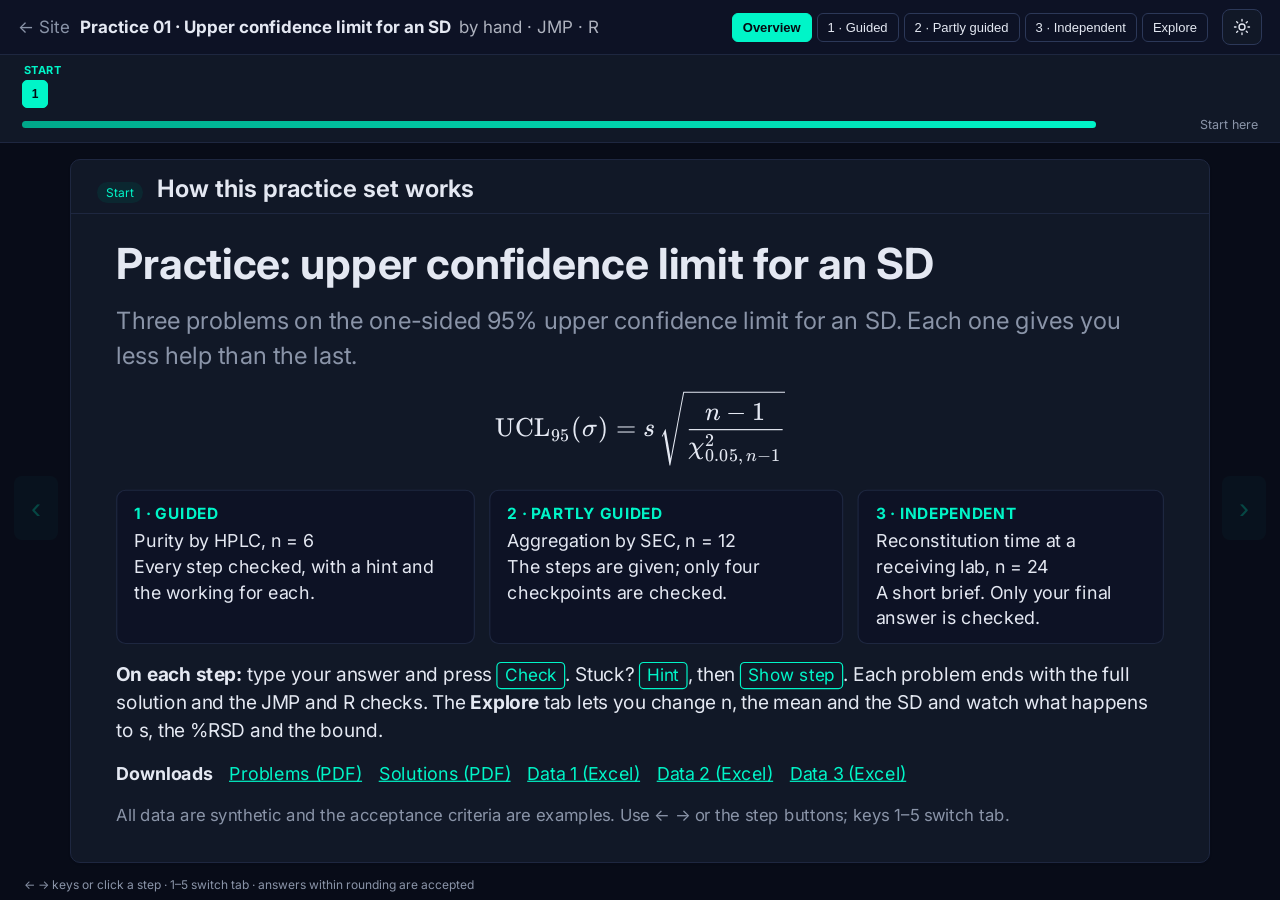
==== commit b5e62c3c: "Lessons: use the site's dark and light themes Both lesson decks now use the site palette (navy and m" ====
--- a/lessons/01/index.html
+++ b/lessons/01/index.html
@@ -2,95 +2,101 @@
 <html lang="en"><head><meta charset="utf-8">
 <meta name="viewport" content="width=device-width, initial-scale=1">
 <link rel="icon" href="../../assets/favicon.svg" type="image/svg+xml"><title>Practice 01: upper confidence limit for an SD</title>
+<link rel="preconnect" href="https://fonts.googleapis.com"><link href="https://fonts.googleapis.com/css2?family=Inter:wght@400;500;600;700&family=JetBrains+Mono:wght@400;500&display=swap" rel="stylesheet">
+<script>try{if(localStorage.getItem("theme")!=="light")document.documentElement.classList.add("dark");}catch(e){document.documentElement.classList.add("dark");}</script>
 <style>@font-face{font-display:block;font-family:KaTeX_AMS;font-style:normal;font-weight:400;src:url([data-uri]) format('woff2')}@font-face{font-display:block;font-family:KaTeX_Caligraphic;font-style:normal;font-weight:700;src:url([data-uri]) format('woff2')}@font-face{font-display:block;font-family:KaTeX_Caligraphic;font-style:normal;font-weight:400;src:url([data-uri]) format('woff2')}@font-face{font-display:block;font-family:KaTeX_Fraktur;font-style:normal;font-weight:700;src:url([data-uri]) format('woff2')}@font-face{font-display:block;font-family:KaTeX_Fraktur;font-style:normal;font-weight:400;src:url([data-uri]) format('woff2')}@font-face{font-display:block;font-family:KaTeX_Main;font-style:normal;font-weight:700;src:url([data-uri]) format('woff2')}@font-face{font-display:block;font-family:KaTeX_Main;font-style:italic;font-weight:700;src:url([data-uri]) format('woff2')}@font-face{font-display:block;font-family:KaTeX_Main;font-style:italic;font-weight:400;src:url([data-uri]) format('woff2')}@font-face{font-display:block;font-family:KaTeX_Main;font-style:normal;font-weight:400;src:url([data-uri]) format('woff2')}@font-face{font-display:block;font-family:KaTeX_Math;font-style:italic;font-weight:700;src:url([data-uri]) format('woff2')}@font-face{font-display:block;font-family:KaTeX_Math;font-style:italic;font-weight:400;src:url([data-uri]) format('woff2')}@font-face{font-display:block;font-family:"KaTeX_SansSerif";font-style:normal;font-weight:700;src:url([data-uri]) format('woff2')}@font-face{font-display:block;font-family:"KaTeX_SansSerif";font-style:italic;font-weight:400;src:url([data-uri]) format('woff2')}@font-face{font-display:block;font-family:"KaTeX_SansSerif";font-style:normal;font-weight:400;src:url([data-uri]) format('woff2')}@font-face{font-display:block;font-family:KaTeX_Script;font-style:normal;font-weight:400;src:url([data-uri]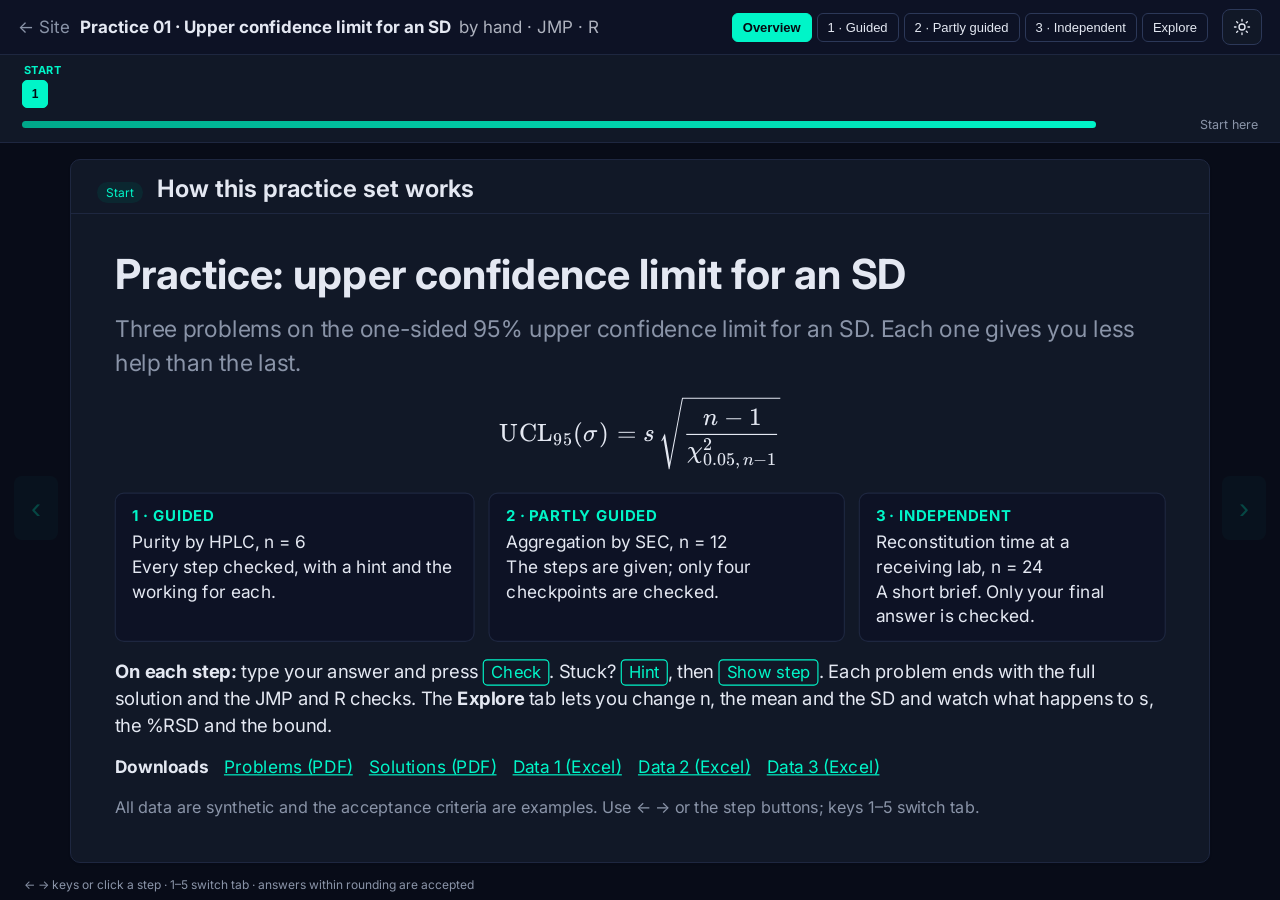
==== commit e2866f63: "Lessons: live R box after every problem's solution Lesson 01 gets the webR box (UCL of the SD and %R" ====
--- a/lessons/01/index.html
+++ b/lessons/01/index.html
@@ -115,6 +115,14 @@
 .fig{border:1px solid var(--line);border-radius:8px;background:var(--card);padding:6px}
 .fig .ft{font-size:13px;color:var(--muted);margin:0 0 2px 4px}
 .takeaway{font-size:16px;max-width:860px;background:var(--revbg);border:1px solid var(--revline);border-radius:8px;padding:10px 14px}
+.rbox{display:flex;gap:22px;align-items:flex-start}
+.rbox .redit{display:flex;flex-direction:column;gap:8px;width:560px}
+.rbox textarea{font-family:"JetBrains Mono",Consolas,"Courier New",monospace;font-size:14px;line-height:1.4;width:560px;height:370px;padding:10px 12px;border:1px solid var(--line2);border-radius:8px;background:var(--code);color:var(--ink);resize:none;white-space:pre;overflow:auto}
+.rbox .rres{display:flex;flex-direction:column;gap:8px;width:560px}
+#content .rbox pre.rout{height:230px;overflow:auto;margin:0;font-size:13px;white-space:pre-wrap}
+.rbox .rplot{border:1px solid var(--line);border-radius:8px;background:#fff;width:560px;height:300px;display:flex;align-items:center;justify-content:center;color:#6b7785;font-size:14px}
+.rbox .rplot canvas{width:100%;height:100%;border-radius:8px}
+.rstat{font-size:14px;color:var(--muted)}
 svg text{font-family:Inter,"Segoe UI",system-ui,sans-serif}
 svg [fill="#1f4e79"]{fill:var(--accent)}svg [stroke="#1f4e79"]{stroke:var(--accent)}
 svg [fill="#2e75b6"]{fill:var(--accent2)}svg [stroke="#2e75b6"]{stroke:var(--accent2)}
@@ -138,7 +146,7 @@
 </div>
 <script>!function(e,t){"object"==typeof exports&&"object"==typeof module?module.exports=t():"function"==typeof define&&define.amd?define([],t):"object"==typeof exports?exports.katex=t():e.katex=t()}("undefined"!=typeof self?self:this,function(){return function(){"use strict";var e={d:function(t,r){for(var n in r)e.o(r,n)&&!e.o(t,n)&&Object.defineProperty(t,n,{enumerable:!0,get:r[n]})},o:function(e,t){return Object.prototype.hasOwnProperty.call(e,t)}},t={};e.d(t,{default:function(){return ko}});class r extends Error{constructor(e,t){let n,o,s="KaTeX parse error: "+e;const i=t&&t.loc;if(i&&i.start<=i.end){const e=i.lexer.input;n=i.start,o=i.end,n===e.length?s+=" at end of input: ":s+=" at position "+(n+1)+": ";const t=e.slice(n,o).replace(/[^]/g,"$&\u0332");let r,l;r=n>15?"\u2026"+e.slice(n-15,n):e.slice(0,n),l=o+15<e.length?e.slice(o,o+15)+"\u2026":e.slice(o),s+=r+t+l}super(s),this.name="ParseError",this.position=void 0,this.length=void 0,this.rawMessage=void 0,Object.setPrototypeOf(this,r.prototype),this.position=n,null!=n&&null!=o&&(this.length=o-n),this.rawMessage=e}}var n=r;const o=/([A-Z])/g,s=e=>e.replace(o,"-$1").toLowerCase(),i={"&":"&amp;",">":"&gt;","<":"&lt;",'"':"&quot;","'":"&#x27;"},l=/[&><"']/g,a=e=>String(e).replace(l,e=>i[e]),c=e=>"ordgroup"===e.type||"color"===e.type?1===e.body.length?c(e.body[0]):e:"font"===e.type?c(e.body):e,h=new Set(["mathord","textord","atom"]),m=e=>h.has(c(e).type),u={displayMode:{type:"boolean",description:"Render math in display mode, which puts the math in display style (so \\int and \\sum are large, for example), and centers the math on the page on its own line.",cli:"-d, --display-mode"},output:{type:{enum:["htmlAndMathml","html","mathml"]},description:"Determines the markup language of the output.",cli:"-F, --format <type>"},leqno:{type:"boolean",description:"Render display math in leqno style (left-justified tags)."},fleqn:{type:"boolean",description:"Render display math flush left."},throwOnError:{type:"boolean",default:!0,cli:"-t, --no-throw-on-error",cliDescription:"Render errors (in the color given by --error-color) instead of throwing a ParseError exception when encountering an error."},errorColor:{type:"string",default:"#cc0000",cli:"-c, --error-color <color>",cliDescription:"A color string given in the format 'rgb' or 'rrggbb' (no #). This option determines the color of errors rendered by the -t option.",cliProcessor:e=>"#"+e},macros:{type:"object",cli:"-m, --macro <def>",cliDescription:"Define custom macro of the form '\\foo:expansion' (use multiple -m arguments for multiple macros).",cliDefault:[],cliProcessor:(e,t)=>(t.push(e),t)},minRuleThickness:{type:"number",description:"Specifies a minimum thickness, in ems, for fraction lines, `\\sqrt` top lines, `{array}` vertical lines, `\\hline`, `\\hdashline`, `\\underline`, `\\overline`, and the borders of `\\fbox`, `\\boxed`, and `\\fcolorbox`.",processor:e=>Math.max(0,e),cli:"--min-rule-thickness <size>",cliProcessor:parseFloat},colorIsTextColor:{type:"boolean",description:"Makes \\color behave like LaTeX's 2-argument \\textcolor, instead of LaTeX's one-argument \\color mode change.",cli:"-b, --color-is-text-color"},strict:{type:[{enum:["warn","ignore","error"]},"boolean","function"],description:"Turn on strict / LaTeX faithfulness mode, which throws an error if the input uses features that are not supported by LaTeX.",cli:"-S, --strict",cliDefault:!1},trust:{type:["boolean","function"],description:"Trust the input, enabling all HTML features such as \\url.",cli:"-T, --trust"},maxSize:{type:"number",default:1/0,description:"If non-zero, all user-specified sizes, e.g. in \\rule{500em}{500em}, will be capped to maxSize ems. Otherwise, elements and spaces can be arbitrarily large",processor:e=>Math.max(0,e),cli:"-s, --max-size <n>",cliProcessor:parseInt},maxExpand:{type:"number",default:1e3,description:"Limit the number of macro expansions to the specified number, to prevent e.g. infinite macro loops. If set to Infinity, the macro expander will try to fully expand as in LaTeX.",processor:e=>Math.max(0,e),cli:"-e, --max-expand <n>",cliProcessor:e=>"Infinity"===e?1/0:parseInt(e)},globalGroup:{type:"boolean",cli:!1}};function p(e){if(void 0!==e.default)return e.default;return function(e){if("string"!=typeof e)return e.enum[0];switch(e){case"boolean":return!1;case"string":return"";case"number":return 0;case"object":return{};default:throw new Error("Unexpected schema type; settings must declare an explicit default.")}}(Array.isArray(e.type)?e.type[0]:e.type)}function d(e,t,r,n){const o=r[t];e[t]=void 0!==o?n.processor?n.processor(o):o:p(n)}class g{constructor(e){void 0===e&&(e={}),this.displayMode=void 0,this.output=void 0,this.leqno=void 0,this.fleqn=void 0,this.throwOnError=void 0,this.errorColor=void 0,this.macros=void 0,this.minRuleThickness=void 0,this.colorIsTextColor=void 0,this.strict=void 0,this.trust=void 0,this.maxSize=void 0,this.maxExpand=void 0,this.globalGroup=void 0,e=e||{};for(const t of Object.keys(u)){const r=u[t];r&&d(this,t,e,r)}}reportNonstrict(e,t,r){let o=this.strict;if("function"==typeof o&&(o=o(e,t,r)),o&&"ignore"!==o){if(!0===o||"error"===o)throw new n("LaTeX-incompatible input and strict mode is set to 'error': "+t+" ["+e+"]",r);"warn"===o?"undefined"!=typeof console&&console.warn("LaTeX-incompatible input and strict mode is set to 'warn': "+t+" ["+e+"]"):"undefined"!=typeof console&&console.warn("LaTeX-incompatible input and strict mode is set to unrecognized '"+o+"': "+t+" ["+e+"]")}}useStrictBehavior(e,t,r){let n=this.strict;if("function"==typeof n)try{n=n(e,t,r)}catch(e){n="error"}return!(!n||"ignore"===n)&&(!0===n||"error"===n||("warn"===n?("undefined"!=typeof console&&console.warn("LaTeX-incompatible input and strict mode is set to 'warn': "+t+" ["+e+"]"),!1):("undefined"!=typeof console&&console.warn("LaTeX-incompatible input and strict mode is set to unrecognized '"+n+"': "+t+" ["+e+"]"),!1)))}isTrusted(e){if("url"in e&&e.url&&!e.protocol){const t=(e=>{const t=/^[\x00-\x20]*([^\\/#?]*?)(:|&#0*58|&#x0*3a|&colon)/i.exec(e);return t?":"!==t[2]?null:/^[a-zA-Z][a-zA-Z0-9+\-.]*$/.test(t[1])?t[1].toLowerCase():null:"_relative"})(e.url);if(null==t)return!1;e.protocol=t}const t="function"==typeof this.trust?this.trust(e):this.trust;return Boolean(t)}}class f{constructor(e,t,r){this.id=void 0,this.size=void 0,this.cramped=void 0,this.id=e,this.size=t,this.cramped=r}sup(){return b[y[this.id]]}sub(){return b[x[this.id]]}fracNum(){return b[w[this.id]]}fracDen(){return b[v[this.id]]}cramp(){return b[k[this.id]]}text(){return b[z[this.id]]}isTight(){return this.size>=2}}const b=[new f(0,0,!1),new f(1,0,!0),new f(2,1,!1),new f(3,1,!0),new f(4,2,!1),new f(5,2,!0),new f(6,3,!1),new f(7,3,!0)],y=[4,5,4,5,6,7,6,7],x=[5,5,5,5,7,7,7,7],w=[2,3,4,5,6,7,6,7],v=[3,3,5,5,7,7,7,7],k=[1,1,3,3,5,5,7,7],z=[0,1,2,3,2,3,2,3];var S={DISPLAY:b[0],TEXT:b[2],SCRIPT:b[4],SCRIPTSCRIPT:b[6]};const M=[{name:"latin",blocks:[[256,591],[768,879]]},{name:"cyrillic",blocks:[[1024,1279]]},{name:"armenian",blocks:[[1328,1423]]},{name:"brahmic",blocks:[[2304,4255]]},{name:"georgian",blocks:[[4256,4351]]},{name:"cjk",blocks:[[12288,12543],[19968,40879],[65280,65376]]},{name:"hangul",blocks:[[44032,55215]]}];const A=[];function T(e){for(let t=0;t<A.length;t+=2)if(e>=A[t]&&e<=A[t+1])return!0;return!1}M.forEach(e=>e.blocks.forEach(e=>A.push(...e)));const B=e=>e+" "+e,C=80,q={doubleleftarrow:"M262 157\nl10-10c34-36 62.7-77 86-123 3.3-8 5-13.3 5-16 0-5.3-6.7-8-20-8-7.3\n 0-12.2.5-14.5 1.5-2.3 1-4.8 4.5-7.5 10.5-49.3 97.3-121.7 169.3-217 216-28\n 14-57.3 25-88 33-6.7 2-11 3.8-13 5.5-2 1.7-3 4.2-3 7.5s1 5.8 3 7.5\nc2 1.7 6.3 3.5 13 5.5 68 17.3 128.2 47.8 180.5 91.5 52.3 43.7 93.8 96.2 124.5\n 157.5 9.3 8 15.3 12.3 18 13h6c12-.7 18-4 18-10 0-2-1.7-7-5-15-23.3-46-52-87\n-86-123l-10-10h399738v-40H218c328 0 0 0 0 0l-10-8c-26.7-20-65.7-43-117-69 2.7\n-2 6-3.7 10-5 36.7-16 72.3-37.3 107-64l10-8h399782v-40z\nm8 0v40h399730v-40zm0 194v40h399730v-40z",doublerightarrow:"M399738 392l\n-10 10c-34 36-62.7 77-86 123-3.3 8-5 13.3-5 16 0 5.3 6.7 8 20 8 7.3 0 12.2-.5\n 14.5-1.5 2.3-1 4.8-4.5 7.5-10.5 49.3-97.3 121.7-169.3 217-216 28-14 57.3-25 88\n-33 6.7-2 11-3.8 13-5.5 2-1.7 3-4.2 3-7.5s-1-5.8-3-7.5c-2-1.7-6.3-3.5-13-5.5-68\n-17.3-128.2-47.8-180.5-91.5-52.3-43.7-93.8-96.2-124.5-157.5-9.3-8-15.3-12.3-18\n-13h-6c-12 .7-18 4-18 10 0 2 1.7 7 5 15 23.3 46 52 87 86 123l10 10H0v40h399782\nc-328 0 0 0 0 0l10 8c26.7 20 65.7 43 117 69-2.7 2-6 3.7-10 5-36.7 16-72.3 37.3\n-107 64l-10 8H0v40zM0 157v40h399730v-40zm0 194v40h399730v-40z",leftarrow:"M400000 241H110l3-3c68.7-52.7 113.7-120\n 135-202 4-14.7 6-23 6-25 0-7.3-7-11-21-11-8 0-13.2.8-15.5 2.5-2.3 1.7-4.2 5.8\n-5.5 12.5-1.3 4.7-2.7 10.3-4 17-12 48.7-34.8 92-68.5 130S65.3 228.3 18 247\nc-10 4-16 7.7-18 11 0 8.7 6 14.3 18 17 47.3 18.7 87.8 47 121.5 85S196 441.3 208\n 490c.7 2 1.3 5 2 9s1.2 6.7 1.5 8c.3 1.3 1 3.3 2 6s2.2 4.5 3.5 5.5c1.3 1 3.3\n 1.8 6 2.5s6 1 10 1c14 0 21-3.7 21-11 0-2-2-10.3-6-25-20-79.3-65-146.7-135-202\n l-3-3h399890zM100 241v40h399900v-40z",leftbrace:"M6 548l-6-6v-35l6-11c56-104 135.3-181.3 238-232 57.3-28.7 117\n-45 179-50h399577v120H403c-43.3 7-81 15-113 26-100.7 33-179.7 91-237 174-2.7\n 5-6 9-10 13-.7 1-7.3 1-20 1H6z",leftbraceunder:"M0 6l6-6h17c12.688 0 19.313.3 20 1 4 4 7.313 8.3 10 13\n 35.313 51.3 80.813 93.8 136.5 127.5 55.688 33.7 117.188 55.8 184.5 66.5.688\n 0 2 .3 4 1 18.688 2.7 76 4.3 172 5h399450v120H429l-6-1c-124.688-8-235-61.7\n-331-161C60.687 138.7 32.312 99.3 7 54L0 41V6z",leftgroup:"M400000 80\nH435C64 80 168.3 229.4 21 260c-5.9 1.2-18 0-18 0-2 0-3-1-3-3v-38C76 61 257 0\n 435 0h399565z",leftgroupunder:"M400000 262\nH435C64 262 168.3 112.6 21 82c-5.9-1.2-18 0-18 0-2 0-3 1-3 3v38c76 158 257 219\n 435 219h399565z",leftharpoon:"M0 267c.7 5.3 3 10 7 14h399993v-40H93c3.3\n-3.3 10.2-9.5 20.5-18.5s17.8-15.8 22.5-20.5c50.7-52 88-110.3 112-175 4-11.3 5\n-18.3 3-21-1.3-4-7.3-6-18-6-8 0-13 .7-15 2s-4.7 6.7-8 16c-42 98.7-107.3 174.7\n-196 228-6.7 4.7-10.7 8-12 10-1.3 2-2 5.7-2 11zm100-26v40h399900v-40z",leftharpoonplus:"M0 267c.7 5.3 3 10 7 14h399993v-40H93c3.3-3.3 10.2-9.5\n 20.5-18.5s17.8-15.8 22.5-20.5c50.7-52 88-110.3 112-175 4-11.3 5-18.3 3-21-1.3\n-4-7.3-6-18-6-8 0-13 .7-15 2s-4.7 6.7-8 16c-42 98.7-107.3 174.7-196 228-6.7 4.7\n-10.7 8-12 10-1.3 2-2 5.7-2 11zm100-26v40h399900v-40zM0 435v40h400000v-40z\nm0 0v40h400000v-40z",leftharpoondown:"M7 241c-4 4-6.333 8.667-7 14 0 5.333.667 9 2 11s5.333\n 5.333 12 10c90.667 54 156 130 196 228 3.333 10.667 6.333 16.333 9 17 2 .667 5\n 1 9 1h5c10.667 0 16.667-2 18-6 2-2.667 1-9.667-3-21-32-87.333-82.667-157.667\n-152-211l-3-3h399907v-40zM93 281 H400000 v-40L7 241z",leftharpoondownplus:"M7 435c-4 4-6.3 8.7-7 14 0 5.3.7 9 2 11s5.3 5.3 12\n 10c90.7 54 156 130 196 228 3.3 10.7 6.3 16.3 9 17 2 .7 5 1 9 1h5c10.7 0 16.7\n-2 18-6 2-2.7 1-9.7-3-21-32-87.3-82.7-157.7-152-211l-3-3h399907v-40H7zm93 0\nv40h399900v-40zM0 241v40h399900v-40zm0 0v40h399900v-40z",lefthook:"M400000 281 H103s-33-11.2-61-33.5S0 197.3 0 164s14.2-61.2 42.5\n-83.5C70.8 58.2 104 47 142 47 c16.7 0 25 6.7 25 20 0 12-8.7 18.7-26 20-40 3.3\n-68.7 15.7-86 37-10 12-15 25.3-15 40 0 22.7 9.8 40.7 29.5 54 19.7 13.3 43.5 21\n 71.5 23h399859zM103 281v-40h399897v40z",leftlinesegment:B("M40 281 V428 H0 V94 H40 V241 H400000 v40z"),leftbracketunder:B("M0 0 h120 V290 H399995 v120 H0z"),leftbracketover:B("M0 440 h120 V150 H399995 v-120 H0z"),leftmapsto:B("M40 281 V448H0V74H40V241H400000v40z"),leftToFrom:"M0 147h400000v40H0zm0 214c68 40 115.7 95.7 143 167h22c15.3 0 23\n-.3 23-1 0-1.3-5.3-13.7-16-37-18-35.3-41.3-69-70-101l-7-8h399905v-40H95l7-8\nc28.7-32 52-65.7 70-101 10.7-23.3 16-35.7 16-37 0-.7-7.7-1-23-1h-22C115.7 265.3\n 68 321 0 361zm0-174v-40h399900v40zm100 154v40h399900v-40z",longequal:B("M0 50 h400000 v40H0z m0 194h40000v40H0z"),midbrace:"M200428 334\nc-100.7-8.3-195.3-44-280-108-55.3-42-101.7-93-139-153l-9-14c-2.7 4-5.7 8.7-9 14\n-53.3 86.7-123.7 153-211 199-66.7 36-137.3 56.3-212 62H0V214h199568c178.3-11.7\n 311.7-78.3 403-201 6-8 9.7-12 11-12 .7-.7 6.7-1 18-1s17.3.3 18 1c1.3 0 5 4 11\n 12 44.7 59.3 101.3 106.3 170 141s145.3 54.3 229 60h199572v120z",midbraceunder:"M199572 214\nc100.7 8.3 195.3 44 280 108 55.3 42 101.7 93 139 153l9 14c2.7-4 5.7-8.7 9-14\n 53.3-86.7 123.7-153 211-199 66.7-36 137.3-56.3 212-62h199568v120H200432c-178.3\n 11.7-311.7 78.3-403 201-6 8-9.7 12-11 12-.7.7-6.7 1-18 1s-17.3-.3-18-1c-1.3 0\n-5-4-11-12-44.7-59.3-101.3-106.3-170-141s-145.3-54.3-229-60H0V214z",oiintSize1:"M512.6 71.6c272.6 0 320.3 106.8 320.3 178.2 0 70.8-47.7 177.6\n-320.3 177.6S193.1 320.6 193.1 249.8c0-71.4 46.9-178.2 319.5-178.2z\nm368.1 178.2c0-86.4-60.9-215.4-368.1-215.4-306.4 0-367.3 129-367.3 215.4 0 85.8\n60.9 214.8 367.3 214.8 307.2 0 368.1-129 368.1-214.8z",oiintSize2:"M757.8 100.1c384.7 0 451.1 137.6 451.1 230 0 91.3-66.4 228.8\n-451.1 228.8-386.3 0-452.7-137.5-452.7-228.8 0-92.4 66.4-230 452.7-230z\nm502.4 230c0-111.2-82.4-277.2-502.4-277.2s-504 166-504 277.2\nc0 110 84 276 504 276s502.4-166 502.4-276z",oiiintSize1:"M681.4 71.6c408.9 0 480.5 106.8 480.5 178.2 0 70.8-71.6 177.6\n-480.5 177.6S202.1 320.6 202.1 249.8c0-71.4 70.5-178.2 479.3-178.2z\nm525.8 178.2c0-86.4-86.8-215.4-525.7-215.4-437.9 0-524.7 129-524.7 215.4 0\n85.8 86.8 214.8 524.7 214.8 438.9 0 525.7-129 525.7-214.8z",oiiintSize2:"M1021.2 53c603.6 0 707.8 165.8 707.8 277.2 0 110-104.2 275.8\n-707.8 275.8-606 0-710.2-165.8-710.2-275.8C311 218.8 415.2 53 1021.2 53z\nm770.4 277.1c0-131.2-126.4-327.6-770.5-327.6S248.4 198.9 248.4 330.1\nc0 130 128.8 326.4 772.7 326.4s770.5-196.4 770.5-326.4z",rightarrow:"M0 241v40h399891c-47.3 35.3-84 78-110 128\n-16.7 32-27.7 63.7-33 95 0 1.3-.2 2.7-.5 4-.3 1.3-.5 2.3-.5 3 0 7.3 6.7 11 20\n 11 8 0 13.2-.8 15.5-2.5 2.3-1.7 4.2-5.5 5.5-11.5 2-13.3 5.7-27 11-41 14.7-44.7\n 39-84.5 73-119.5s73.7-60.2 119-75.5c6-2 9-5.7 9-11s-3-9-9-11c-45.3-15.3-85\n-40.5-119-75.5s-58.3-74.8-73-119.5c-4.7-14-8.3-27.3-11-40-1.3-6.7-3.2-10.8-5.5\n-12.5-2.3-1.7-7.5-2.5-15.5-2.5-14 0-21 3.7-21 11 0 2 2 10.3 6 25 20.7 83.3 67\n 151.7 139 205zm0 0v40h399900v-40z",rightbrace:"M400000 542l\n-6 6h-17c-12.7 0-19.3-.3-20-1-4-4-7.3-8.3-10-13-35.3-51.3-80.8-93.8-136.5-127.5\ns-117.2-55.8-184.5-66.5c-.7 0-2-.3-4-1-18.7-2.7-76-4.3-172-5H0V214h399571l6 1\nc124.7 8 235 61.7 331 161 31.3 33.3 59.7 72.7 85 118l7 13v35z",rightbraceunder:"M399994 0l6 6v35l-6 11c-56 104-135.3 181.3-238 232-57.3\n 28.7-117 45-179 50H-300V214h399897c43.3-7 81-15 113-26 100.7-33 179.7-91 237\n-174 2.7-5 6-9 10-13 .7-1 7.3-1 20-1h17z",rightgroup:"M0 80h399565c371 0 266.7 149.4 414 180 5.9 1.2 18 0 18 0 2 0\n 3-1 3-3v-38c-76-158-257-219-435-219H0z",rightgroupunder:"M0 262h399565c371 0 266.7-149.4 414-180 5.9-1.2 18 0 18\n 0 2 0 3 1 3 3v38c-76 158-257 219-435 219H0z",rightharpoon:"M0 241v40h399993c4.7-4.7 7-9.3 7-14 0-9.3\n-3.7-15.3-11-18-92.7-56.7-159-133.7-199-231-3.3-9.3-6-14.7-8-16-2-1.3-7-2-15-2\n-10.7 0-16.7 2-18 6-2 2.7-1 9.7 3 21 15.3 42 36.7 81.8 64 119.5 27.3 37.7 58\n 69.2 92 94.5zm0 0v40h399900v-40z",rightharpoonplus:"M0 241v40h399993c4.7-4.7 7-9.3 7-14 0-9.3-3.7-15.3-11\n-18-92.7-56.7-159-133.7-199-231-3.3-9.3-6-14.7-8-16-2-1.3-7-2-15-2-10.7 0-16.7\n 2-18 6-2 2.7-1 9.7 3 21 15.3 42 36.7 81.8 64 119.5 27.3 37.7 58 69.2 92 94.5z\nm0 0v40h399900v-40z m100 194v40h399900v-40zm0 0v40h399900v-40z",rightharpoondown:"M399747 511c0 7.3 6.7 11 20 11 8 0 13-.8 15-2.5s4.7-6.8\n 8-15.5c40-94 99.3-166.3 178-217 13.3-8 20.3-12.3 21-13 5.3-3.3 8.5-5.8 9.5\n-7.5 1-1.7 1.5-5.2 1.5-10.5s-2.3-10.3-7-15H0v40h399908c-34 25.3-64.7 57-92 95\n-27.3 38-48.7 77.7-64 119-3.3 8.7-5 14-5 16zM0 241v40h399900v-40z",rightharpoondownplus:"M399747 705c0 7.3 6.7 11 20 11 8 0 13-.8\n 15-2.5s4.7-6.8 8-15.5c40-94 99.3-166.3 178-217 13.3-8 20.3-12.3 21-13 5.3-3.3\n 8.5-5.8 9.5-7.5 1-1.7 1.5-5.2 1.5-10.5s-2.3-10.3-7-15H0v40h399908c-34 25.3\n-64.7 57-92 95-27.3 38-48.7 77.7-64 119-3.3 8.7-5 14-5 16zM0 435v40h399900v-40z\nm0-194v40h400000v-40zm0 0v40h400000v-40z",righthook:"M399859 241c-764 0 0 0 0 0 40-3.3 68.7-15.7 86-37 10-12 15-25.3\n 15-40 0-22.7-9.8-40.7-29.5-54-19.7-13.3-43.5-21-71.5-23-17.3-1.3-26-8-26-20 0\n-13.3 8.7-20 26-20 38 0 71 11.2 99 33.5 0 0 7 5.6 21 16.7 14 11.2 21 33.5 21\n 66.8s-14 61.2-42 83.5c-28 22.3-61 33.5-99 33.5L0 241z M0 281v-40h399859v40z",rightlinesegment:B("M399960 241 V94 h40 V428 h-40 V281 H0 v-40z"),rightbracketunder:B("M399995 0 h-120 V290 H0 v120 H400000z"),rightbracketover:B("M399995 440 h-120 V150 H0 v-120 H399995z"),rightToFrom:"M400000 167c-70.7-42-118-97.7-142-167h-23c-15.3 0-23 .3-23\n 1 0 1.3 5.3 13.7 16 37 18 35.3 41.3 69 70 101l7 8H0v40h399905l-7 8c-28.7 32\n-52 65.7-70 101-10.7 23.3-16 35.7-16 37 0 .7 7.7 1 23 1h23c24-69.3 71.3-125 142\n-167z M100 147v40h399900v-40zM0 341v40h399900v-40z",twoheadleftarrow:"M0 167c68 40\n 115.7 95.7 143 167h22c15.3 0 23-.3 23-1 0-1.3-5.3-13.7-16-37-18-35.3-41.3-69\n-70-101l-7-8h125l9 7c50.7 39.3 85 86 103 140h46c0-4.7-6.3-18.7-19-42-18-35.3\n-40-67.3-66-96l-9-9h399716v-40H284l9-9c26-28.7 48-60.7 66-96 12.7-23.333 19\n-37.333 19-42h-46c-18 54-52.3 100.7-103 140l-9 7H95l7-8c28.7-32 52-65.7 70-101\n 10.7-23.333 16-35.7 16-37 0-.7-7.7-1-23-1h-22C115.7 71.3 68 127 0 167z",twoheadrightarrow:"M400000 167\nc-68-40-115.7-95.7-143-167h-22c-15.3 0-23 .3-23 1 0 1.3 5.3 13.7 16 37 18 35.3\n 41.3 69 70 101l7 8h-125l-9-7c-50.7-39.3-85-86-103-140h-46c0 4.7 6.3 18.7 19 42\n 18 35.3 40 67.3 66 96l9 9H0v40h399716l-9 9c-26 28.7-48 60.7-66 96-12.7 23.333\n-19 37.333-19 42h46c18-54 52.3-100.7 103-140l9-7h125l-7 8c-28.7 32-52 65.7-70\n 101-10.7 23.333-16 35.7-16 37 0 .7 7.7 1 23 1h22c27.3-71.3 75-127 143-167z",tilde1:"M200 55.538c-77 0-168 73.953-177 73.953-3 0-7\n-2.175-9-5.437L2 97c-1-2-2-4-2-6 0-4 2-7 5-9l20-12C116 12 171 0 207 0c86 0\n 114 68 191 68 78 0 168-68 177-68 4 0 7 2 9 5l12 19c1 2.175 2 4.35 2 6.525 0\n 4.35-2 7.613-5 9.788l-19 13.05c-92 63.077-116.937 75.308-183 76.128\n-68.267.847-113-73.952-191-73.952z",tilde2:"M344 55.266c-142 0-300.638 81.316-311.5 86.418\n-8.01 3.762-22.5 10.91-23.5 5.562L1 120c-1-2-1-3-1-4 0-5 3-9 8-10l18.4-9C160.9\n 31.9 283 0 358 0c148 0 188 122 331 122s314-97 326-97c4 0 8 2 10 7l7 21.114\nc1 2.14 1 3.21 1 4.28 0 5.347-3 9.626-7 10.696l-22.3 12.622C852.6 158.372 751\n 181.476 676 181.476c-149 0-189-126.21-332-126.21z",tilde3:"M786 59C457 59 32 175.242 13 175.242c-6 0-10-3.457\n-11-10.37L.15 138c-1-7 3-12 10-13l19.2-6.4C378.4 40.7 634.3 0 804.3 0c337 0\n 411.8 157 746.8 157 328 0 754-112 773-112 5 0 10 3 11 9l1 14.075c1 8.066-.697\n 16.595-6.697 17.492l-21.052 7.31c-367.9 98.146-609.15 122.696-778.15 122.696\n -338 0-409-156.573-744-156.573z",tilde4:"M786 58C457 58 32 177.487 13 177.487c-6 0-10-3.345\n-11-10.035L.15 143c-1-7 3-12 10-13l22-6.7C381.2 35 637.15 0 807.15 0c337 0 409\n 177 744 177 328 0 754-127 773-127 5 0 10 3 11 9l1 14.794c1 7.805-3 13.38-9\n 14.495l-20.7 5.574c-366.85 99.79-607.3 139.372-776.3 139.372-338 0-409\n -175.236-744-175.236z",vec:"M377 20c0-5.333 1.833-10 5.5-14S391 0 397 0c4.667 0 8.667 1.667 12 5\n3.333 2.667 6.667 9 10 19 6.667 24.667 20.333 43.667 41 57 7.333 4.667 11\n10.667 11 18 0 6-1 10-3 12s-6.667 5-14 9c-28.667 14.667-53.667 35.667-75 63\n-1.333 1.333-3.167 3.5-5.5 6.5s-4 4.833-5 5.5c-1 .667-2.5 1.333-4.5 2s-4.333 1\n-7 1c-4.667 0-9.167-1.833-13.5-5.5S337 184 337 178c0-12.667 15.667-32.333 47-59\nH213l-171-1c-8.667-6-13-12.333-13-19 0-4.667 4.333-11.333 13-20h359\nc-16-25.333-24-45-24-59z",widehat1:"M529 0h5l519 115c5 1 9 5 9 10 0 1-1 2-1 3l-4 22\nc-1 5-5 9-11 9h-2L532 67 19 159h-2c-5 0-9-4-11-9l-5-22c-1-6 2-12 8-13z",widehat2:"M1181 0h2l1171 176c6 0 10 5 10 11l-2 23c-1 6-5 10\n-11 10h-1L1182 67 15 220h-1c-6 0-10-4-11-10l-2-23c-1-6 4-11 10-11z",widehat3:"M1181 0h2l1171 236c6 0 10 5 10 11l-2 23c-1 6-5 10\n-11 10h-1L1182 67 15 280h-1c-6 0-10-4-11-10l-2-23c-1-6 4-11 10-11z",widehat4:"M1181 0h2l1171 296c6 0 10 5 10 11l-2 23c-1 6-5 10\n-11 10h-1L1182 67 15 340h-1c-6 0-10-4-11-10l-2-23c-1-6 4-11 10-11z",widecheck1:"M529,159h5l519,-115c5,-1,9,-5,9,-10c0,-1,-1,-2,-1,-3l-4,-22c-1,\n-5,-5,-9,-11,-9h-2l-512,92l-513,-92h-2c-5,0,-9,4,-11,9l-5,22c-1,6,2,12,8,13z",widecheck2:"M1181,220h2l1171,-176c6,0,10,-5,10,-11l-2,-23c-1,-6,-5,-10,\n-11,-10h-1l-1168,153l-1167,-153h-1c-6,0,-10,4,-11,10l-2,23c-1,6,4,11,10,11z",widecheck3:"M1181,280h2l1171,-236c6,0,10,-5,10,-11l-2,-23c-1,-6,-5,-10,\n-11,-10h-1l-1168,213l-1167,-213h-1c-6,0,-10,4,-11,10l-2,23c-1,6,4,11,10,11z",widecheck4:"M1181,340h2l1171,-296c6,0,10,-5,10,-11l-2,-23c-1,-6,-5,-10,\n-11,-10h-1l-1168,273l-1167,-273h-1c-6,0,-10,4,-11,10l-2,23c-1,6,4,11,10,11z",baraboveleftarrow:"M400000 620h-399890l3 -3c68.7 -52.7 113.7 -120 135 -202\nc4 -14.7 6 -23 6 -25c0 -7.3 -7 -11 -21 -11c-8 0 -13.2 0.8 -15.5 2.5\nc-2.3 1.7 -4.2 5.8 -5.5 12.5c-1.3 4.7 -2.7 10.3 -4 17c-12 48.7 -34.8 92 -68.5 130\ns-74.2 66.3 -121.5 85c-10 4 -16 7.7 -18 11c0 8.7 6 14.3 18 17c47.3 18.7 87.8 47\n121.5 85s56.5 81.3 68.5 130c0.7 2 1.3 5 2 9s1.2 6.7 1.5 8c0.3 1.3 1 3.3 2 6\ns2.2 4.5 3.5 5.5c1.3 1 3.3 1.8 6 2.5s6 1 10 1c14 0 21 -3.7 21 -11\nc0 -2 -2 -10.3 -6 -25c-20 -79.3 -65 -146.7 -135 -202l-3 -3h399890z\nM100 620v40h399900v-40z M0 241v40h399900v-40zM0 241v40h399900v-40z",rightarrowabovebar:"M0 241v40h399891c-47.3 35.3-84 78-110 128-16.7 32\n-27.7 63.7-33 95 0 1.3-.2 2.7-.5 4-.3 1.3-.5 2.3-.5 3 0 7.3 6.7 11 20 11 8 0\n13.2-.8 15.5-2.5 2.3-1.7 4.2-5.5 5.5-11.5 2-13.3 5.7-27 11-41 14.7-44.7 39\n-84.5 73-119.5s73.7-60.2 119-75.5c6-2 9-5.7 9-11s-3-9-9-11c-45.3-15.3-85-40.5\n-119-75.5s-58.3-74.8-73-119.5c-4.7-14-8.3-27.3-11-40-1.3-6.7-3.2-10.8-5.5\n-12.5-2.3-1.7-7.5-2.5-15.5-2.5-14 0-21 3.7-21 11 0 2 2 10.3 6 25 20.7 83.3 67\n151.7 139 205zm96 379h399894v40H0zm0 0h399904v40H0z",baraboveshortleftharpoon:"M507,435c-4,4,-6.3,8.7,-7,14c0,5.3,0.7,9,2,11\nc1.3,2,5.3,5.3,12,10c90.7,54,156,130,196,228c3.3,10.7,6.3,16.3,9,17\nc2,0.7,5,1,9,1c0,0,5,0,5,0c10.7,0,16.7,-2,18,-6c2,-2.7,1,-9.7,-3,-21\nc-32,-87.3,-82.7,-157.7,-152,-211c0,0,-3,-3,-3,-3l399351,0l0,-40\nc-398570,0,-399437,0,-399437,0z M593 435 v40 H399500 v-40z\nM0 281 v-40 H399908 v40z M0 281 v-40 H399908 v40z",rightharpoonaboveshortbar:"M0,241 l0,40c399126,0,399993,0,399993,0\nc4.7,-4.7,7,-9.3,7,-14c0,-9.3,-3.7,-15.3,-11,-18c-92.7,-56.7,-159,-133.7,-199,\n-231c-3.3,-9.3,-6,-14.7,-8,-16c-2,-1.3,-7,-2,-15,-2c-10.7,0,-16.7,2,-18,6\nc-2,2.7,-1,9.7,3,21c15.3,42,36.7,81.8,64,119.5c27.3,37.7,58,69.2,92,94.5z\nM0 241 v40 H399908 v-40z M0 475 v-40 H399500 v40z M0 475 v-40 H399500 v40z",shortbaraboveleftharpoon:"M7,435c-4,4,-6.3,8.7,-7,14c0,5.3,0.7,9,2,11\nc1.3,2,5.3,5.3,12,10c90.7,54,156,130,196,228c3.3,10.7,6.3,16.3,9,17c2,0.7,5,1,9,\n1c0,0,5,0,5,0c10.7,0,16.7,-2,18,-6c2,-2.7,1,-9.7,-3,-21c-32,-87.3,-82.7,-157.7,\n-152,-211c0,0,-3,-3,-3,-3l399907,0l0,-40c-399126,0,-399993,0,-399993,0z\nM93 435 v40 H400000 v-40z M500 241 v40 H400000 v-40z M500 241 v40 H400000 v-40z",shortrightharpoonabovebar:"M53,241l0,40c398570,0,399437,0,399437,0\nc4.7,-4.7,7,-9.3,7,-14c0,-9.3,-3.7,-15.3,-11,-18c-92.7,-56.7,-159,-133.7,-199,\n-231c-3.3,-9.3,-6,-14.7,-8,-16c-2,-1.3,-7,-2,-15,-2c-10.7,0,-16.7,2,-18,6\nc-2,2.7,-1,9.7,3,21c15.3,42,36.7,81.8,64,119.5c27.3,37.7,58,69.2,92,94.5z\nM500 241 v40 H399408 v-40z M500 435 v40 H400000 v-40z"};class I{constructor(e){this.children=void 0,this.classes=void 0,this.height=void 0,this.depth=void 0,this.maxFontSize=void 0,this.style=void 0,this.children=e,this.classes=[],this.height=0,this.depth=0,this.maxFontSize=0,this.style={}}hasClass(e){return this.classes.includes(e)}toNode(){const e=document.createDocumentFragment();for(let t=0;t<this.children.length;t++)e.appendChild(this.children[t].toNode());return e}toMarkup(){let e="";for(let t=0;t<this.children.length;t++)e+=this.children[t].toMarkup();return e}toText(){return this.children.map(e=>{if("toText"in e)return e.toText();throw new Error("Expected MathDomNode with toText, got "+e.constructor.name)}).join("")}}const R={pt:1,mm:7227/2540,cm:7227/254,in:72.27,bp:1.00375,pc:12,dd:1238/1157,cc:14856/1157,nd:685/642,nc:1370/107,sp:1/65536,px:1.00375},E={ex:!0,em:!0,mu:!0},H=function(e){return"string"!=typeof e&&(e=e.unit),e in R||e in E||"ex"===e},N=function(e,t){let r;if(e.unit in R)r=R[e.unit]/t.fontMetrics().ptPerEm/t.sizeMultiplier;else if("mu"===e.unit)r=t.fontMetrics().cssEmPerMu;else{let o;if(o=t.style.isTight()?t.havingStyle(t.style.text()):t,"ex"===e.unit)r=o.fontMetrics().xHeight;else{if("em"!==e.unit)throw new n("Invalid unit: '"+e.unit+"'");r=o.fontMetrics().quad}o!==t&&(r*=o.sizeMultiplier/t.sizeMultiplier)}return Math.min(e.number*r,t.maxSize)},O=function(e){return+e.toFixed(4)+"em"},D=function(e){return e.filter(e=>e).join(" ")},L=function(e){let t="";for(const r of Object.keys(e)){const n=e[r];void 0!==n&&(t+=s(r)+":"+n+";")}return t},P=function(e,t,r){if(this.classes=e||[],this.attributes={},this.height=0,this.depth=0,this.maxFontSize=0,this.style=r||{},t){t.style.isTight()&&this.classes.push("mtight");const e=t.getColor();e&&(this.style.color=e)}},F=function(e){const t=document.createElement(e);t.className=D(this.classes),Object.assign(t.style,this.style);for(const e of Object.keys(this.attributes))t.setAttribute(e,this.attributes[e]);for(let e=0;e<this.children.length;e++)t.appendChild(this.children[e].toNode());return t},V=/[\s"'>/=\x00-\x1f]/,G=function(e){let t="<"+e;this.classes.length&&(t+=' class="'+a(D(this.classes))+'"');const r=L(this.style);r&&(t+=' style="'+a(r)+'"');for(const e of Object.keys(this.attributes)){if(V.test(e))throw new n("Invalid attribute name '"+e+"'");t+=" "+e+'="'+a(this.attributes[e])+'"'}t+=">";for(let e=0;e<this.children.length;e++)t+=this.children[e].toMarkup();return t+="</"+e+">",t};class U{constructor(e,t,r,n){this.children=void 0,this.attributes=void 0,this.classes=void 0,this.height=void 0,this.depth=void 0,this.width=void 0,this.maxFontSize=void 0,this.style=void 0,this.italic=void 0,P.call(this,e,r,n),this.children=t||[]}setAttribute(e,t){this.attributes[e]=t}hasClass(e){return this.classes.includes(e)}toNode(){return F.call(this,"span")}toMarkup(){return G.call(this,"span")}}class X{constructor(e,t,r,n){this.children=void 0,this.attributes=void 0,this.classes=void 0,this.height=void 0,this.depth=void 0,this.maxFontSize=void 0,this.style=void 0,P.call(this,t,n),this.children=r||[],this.setAttribute("href",e)}setAttribute(e,t){this.attributes[e]=t}hasClass(e){return this.classes.includes(e)}toNode(){return F.call(this,"a")}toMarkup(){return G.call(this,"a")}}class Y{constructor(e,t,r){this.src=void 0,this.alt=void 0,this.classes=void 0,this.height=void 0,this.depth=void 0,this.maxFontSize=void 0,this.style=void 0,this.alt=t,this.src=e,this.classes=["mord"],this.height=0,this.depth=0,this.maxFontSize=0,this.style=r}hasClass(e){return this.classes.includes(e)}toNode(){const e=document.createElement("img");return e.src=this.src,e.alt=this.alt,e.className="mord",Object.assign(e.style,this.style),e}toMarkup(){let e='<img src="'+a(this.src)+'" alt="'+a(this.alt)+'"';const t=L(this.style);return t&&(e+=' style="'+a(t)+'"'),e+="'/>",e}}const j={"\xee":"\u0131\u0302","\xef":"\u0131\u0308","\xed":"\u0131\u0301","\xec":"\u0131\u0300"};class W{constructor(e,t,r,n,o,s,i,l){this.text=void 0,this.height=void 0,this.depth=void 0,this.italic=void 0,this.skew=void 0,this.width=void 0,this.maxFontSize=void 0,this.classes=void 0,this.style=void 0,this.text=e,this.height=t||0,this.depth=r||0,this.italic=n||0,this.skew=o||0,this.width=s||0,this.classes=i||[],this.style=l||{},this.maxFontSize=0;const a=function(e){for(let t=0;t<M.length;t++){const r=M[t];for(let t=0;t<r.blocks.length;t++){const n=r.blocks[t];if(e>=n[0]&&e<=n[1])return r.name}}return null}(this.text.charCodeAt(0));a&&this.classes.push(a+"_fallback"),/[\xee\xef\xed\xec]/.test(this.text)&&(this.text=j[this.text])}hasClass(e){return this.classes.includes(e)}toNode(){const e=document.createTextNode(this.text);let t=null;return this.italic>0&&(t=document.createElement("span"),t.style.marginRight=O(this.italic)),this.classes.length>0&&(t=t||document.createElement("span"),t.className=D(this.classes)),Object.keys(this.style).length>0&&(t=t||document.createElement("span"),Object.assign(t.style,this.style)),t?(t.appendChild(e),t):e}toMarkup(){let e=!1,t="<span";this.classes.length&&(e=!0,t+=' class="',t+=a(D(this.classes)),t+='"');let r="";this.italic>0&&(r+="margin-right:"+O(this.italic)+";"),r+=L(this.style),r&&(e=!0,t+=' style="'+a(r)+'"');const n=a(this.text);return e?(t+=">",t+=n,t+="</span>",t):n}}class _{constructor(e,t){this.children=void 0,this.attributes=void 0,this.children=e||[],this.attributes=t||{}}toNode(){const e=document.createElementNS("http://www.w3.org/2000/svg","svg");for(const t of Object.keys(this.attributes))e.setAttribute(t,this.attributes[t]);for(let t=0;t<this.children.length;t++)e.appendChild(this.children[t].toNode());return e}toMarkup(){let e='<svg xmlns="http://www.w3.org/2000/svg"';for(const t of Object.keys(this.attributes))e+=" "+t+'="'+a(this.attributes[t])+'"';e+=">";for(let t=0;t<this.children.length;t++)e+=this.children[t].toMarkup();return e+="</svg>",e}}class ${constructor(e,t){this.pathName=void 0,this.alternate=void 0,this.pathName=e,this.alternate=t}toNode(){const e=document.createElementNS("http://www.w3.org/2000/svg","path");return this.alternate?e.setAttribute("d",this.alternate):e.setAttribute("d",q[this.pathName]),e}toMarkup(){return this.alternate?'<path d="'+a(this.alternate)+'"/>':'<path d="'+a(q[this.pathName])+'"/>'}}class Z{constructor(e){this.attributes=void 0,this.attributes=e||{}}toNode(){const e=document.createElementNS("http://www.w3.org/2000/svg","line");for(const t of Object.keys(this.attributes))e.setAttribute(t,this.attributes[t]);return e}toMarkup(){let e="<line";for(const t of Object.keys(this.attributes))e+=" "+t+'="'+a(this.attributes[t])+'"';return e+="/>",e}}var K={"AMS-Regular":{32:[0,0,0,0,.25],65:[0,.68889,0,0,.72222],66:[0,.68889,0,0,.66667],67:[0,.68889,0,0,.72222],68:[0,.68889,0,0,.72222],69:[0,.68889,0,0,.66667],70:[0,.68889,0,0,.61111],71:[0,.68889,0,0,.77778],72:[0,.68889,0,0,.77778],73:[0,.68889,0,0,.38889],74:[.16667,.68889,0,0,.5],75:[0,.68889,0,0,.77778],76:[0,.68889,0,0,.66667],77:[0,.68889,0,0,.94445],78:[0,.68889,0,0,.72222],79:[.16667,.68889,0,0,.77778],80:[0,.68889,0,0,.61111],81:[.16667,.68889,0,0,.77778],82:[0,.68889,0,0,.72222],83:[0,.68889,0,0,.55556],84:[0,.68889,0,0,.66667],85:[0,.68889,0,0,.72222],86:[0,.68889,0,0,.72222],87:[0,.68889,0,0,1],88:[0,.68889,0,0,.72222],89:[0,.68889,0,0,.72222],90:[0,.68889,0,0,.66667],107:[0,.68889,0,0,.55556],160:[0,0,0,0,.25],165:[0,.675,.025,0,.75],174:[.15559,.69224,0,0,.94666],240:[0,.68889,0,0,.55556],295:[0,.68889,0,0,.54028],710:[0,.825,0,0,2.33334],732:[0,.9,0,0,2.33334],770:[0,.825,0,0,2.33334],771:[0,.9,0,0,2.33334],989:[.08167,.58167,0,0,.77778],1008:[0,.43056,.04028,0,.66667],8245:[0,.54986,0,0,.275],8463:[0,.68889,0,0,.54028],8487:[0,.68889,0,0,.72222],8498:[0,.68889,0,0,.55556],8502:[0,.68889,0,0,.66667],8503:[0,.68889,0,0,.44445],8504:[0,.68889,0,0,.66667],8513:[0,.68889,0,0,.63889],8592:[-.03598,.46402,0,0,.5],8594:[-.03598,.46402,0,0,.5],8602:[-.13313,.36687,0,0,1],8603:[-.13313,.36687,0,0,1],8606:[.01354,.52239,0,0,1],8608:[.01354,.52239,0,0,1],8610:[.01354,.52239,0,0,1.11111],8611:[.01354,.52239,0,0,1.11111],8619:[0,.54986,0,0,1],8620:[0,.54986,0,0,1],8621:[-.13313,.37788,0,0,1.38889],8622:[-.13313,.36687,0,0,1],8624:[0,.69224,0,0,.5],8625:[0,.69224,0,0,.5],8630:[0,.43056,0,0,1],8631:[0,.43056,0,0,1],8634:[.08198,.58198,0,0,.77778],8635:[.08198,.58198,0,0,.77778],8638:[.19444,.69224,0,0,.41667],8639:[.19444,.69224,0,0,.41667],8642:[.19444,.69224,0,0,.41667],8643:[.19444,.69224,0,0,.41667],8644:[.1808,.675,0,0,1],8646:[.1808,.675,0,0,1],8647:[.1808,.675,0,0,1],8648:[.19444,.69224,0,0,.83334],8649:[.1808,.675,0,0,1],8650:[.19444,.69224,0,0,.83334],8651:[.01354,.52239,0,0,1],8652:[.01354,.52239,0,0,1],8653:[-.13313,.36687,0,0,1],8654:[-.13313,.36687,0,0,1],8655:[-.13313,.36687,0,0,1],8666:[.13667,.63667,0,0,1],8667:[.13667,.63667,0,0,1],8669:[-.13313,.37788,0,0,1],8672:[-.064,.437,0,0,1.334],8674:[-.064,.437,0,0,1.334],8705:[0,.825,0,0,.5],8708:[0,.68889,0,0,.55556],8709:[.08167,.58167,0,0,.77778],8717:[0,.43056,0,0,.42917],8722:[-.03598,.46402,0,0,.5],8724:[.08198,.69224,0,0,.77778],8726:[.08167,.58167,0,0,.77778],8733:[0,.69224,0,0,.77778],8736:[0,.69224,0,0,.72222],8737:[0,.69224,0,0,.72222],8738:[.03517,.52239,0,0,.72222],8739:[.08167,.58167,0,0,.22222],8740:[.25142,.74111,0,0,.27778],8741:[.08167,.58167,0,0,.38889],8742:[.25142,.74111,0,0,.5],8756:[0,.69224,0,0,.66667],8757:[0,.69224,0,0,.66667],8764:[-.13313,.36687,0,0,.77778],8765:[-.13313,.37788,0,0,.77778],8769:[-.13313,.36687,0,0,.77778],8770:[-.03625,.46375,0,0,.77778],8774:[.30274,.79383,0,0,.77778],8776:[-.01688,.48312,0,0,.77778],8778:[.08167,.58167,0,0,.77778],8782:[.06062,.54986,0,0,.77778],8783:[.06062,.54986,0,0,.77778],8785:[.08198,.58198,0,0,.77778],8786:[.08198,.58198,0,0,.77778],8787:[.08198,.58198,0,0,.77778],8790:[0,.69224,0,0,.77778],8791:[.22958,.72958,0,0,.77778],8796:[.08198,.91667,0,0,.77778],8806:[.25583,.75583,0,0,.77778],8807:[.25583,.75583,0,0,.77778],8808:[.25142,.75726,0,0,.77778],8809:[.25142,.75726,0,0,.77778],8812:[.25583,.75583,0,0,.5],8814:[.20576,.70576,0,0,.77778],8815:[.20576,.70576,0,0,.77778],8816:[.30274,.79383,0,0,.77778],8817:[.30274,.79383,0,0,.77778],8818:[.22958,.72958,0,0,.77778],8819:[.22958,.72958,0,0,.77778],8822:[.1808,.675,0,0,.77778],8823:[.1808,.675,0,0,.77778],8828:[.13667,.63667,0,0,.77778],8829:[.13667,.63667,0,0,.77778],8830:[.22958,.72958,0,0,.77778],8831:[.22958,.72958,0,0,.77778],8832:[.20576,.70576,0,0,.77778],8833:[.20576,.70576,0,0,.77778],8840:[.30274,.79383,0,0,.77778],8841:[.30274,.79383,0,0,.77778],8842:[.13597,.63597,0,0,.77778],8843:[.13597,.63597,0,0,.77778],8847:[.03517,.54986,0,0,.77778],8848:[.03517,.54986,0,0,.77778],8858:[.08198,.58198,0,0,.77778],8859:[.08198,.58198,0,0,.77778],8861:[.08198,.58198,0,0,.77778],8862:[0,.675,0,0,.77778],8863:[0,.675,0,0,.77778],8864:[0,.675,0,0,.77778],8865:[0,.675,0,0,.77778],8872:[0,.69224,0,0,.61111],8873:[0,.69224,0,0,.72222],8874:[0,.69224,0,0,.88889],8876:[0,.68889,0,0,.61111],8877:[0,.68889,0,0,.61111],8878:[0,.68889,0,0,.72222],8879:[0,.68889,0,0,.72222],8882:[.03517,.54986,0,0,.77778],8883:[.03517,.54986,0,0,.77778],8884:[.13667,.63667,0,0,.77778],8885:[.13667,.63667,0,0,.77778],8888:[0,.54986,0,0,1.11111],8890:[.19444,.43056,0,0,.55556],8891:[.19444,.69224,0,0,.61111],8892:[.19444,.69224,0,0,.61111],8901:[0,.54986,0,0,.27778],8903:[.08167,.58167,0,0,.77778],8905:[.08167,.58167,0,0,.77778],8906:[.08167,.58167,0,0,.77778],8907:[0,.69224,0,0,.77778],8908:[0,.69224,0,0,.77778],8909:[-.03598,.46402,0,0,.77778],8910:[0,.54986,0,0,.76042],8911:[0,.54986,0,0,.76042],8912:[.03517,.54986,0,0,.77778],8913:[.03517,.54986,0,0,.77778],8914:[0,.54986,0,0,.66667],8915:[0,.54986,0,0,.66667],8916:[0,.69224,0,0,.66667],8918:[.0391,.5391,0,0,.77778],8919:[.0391,.5391,0,0,.77778],8920:[.03517,.54986,0,0,1.33334],8921:[.03517,.54986,0,0,1.33334],8922:[.38569,.88569,0,0,.77778],8923:[.38569,.88569,0,0,.77778],8926:[.13667,.63667,0,0,.77778],8927:[.13667,.63667,0,0,.77778],8928:[.30274,.79383,0,0,.77778],8929:[.30274,.79383,0,0,.77778],8934:[.23222,.74111,0,0,.77778],8935:[.23222,.74111,0,0,.77778],8936:[.23222,.74111,0,0,.77778],8937:[.23222,.74111,0,0,.77778],8938:[.20576,.70576,0,0,.77778],8939:[.20576,.70576,0,0,.77778],8940:[.30274,.79383,0,0,.77778],8941:[.30274,.79383,0,0,.77778],8994:[.19444,.69224,0,0,.77778],8995:[.19444,.69224,0,0,.77778],9416:[.15559,.69224,0,0,.90222],9484:[0,.69224,0,0,.5],9488:[0,.69224,0,0,.5],9492:[0,.37788,0,0,.5],9496:[0,.37788,0,0,.5],9585:[.19444,.68889,0,0,.88889],9586:[.19444,.74111,0,0,.88889],9632:[0,.675,0,0,.77778],9633:[0,.675,0,0,.77778],9650:[0,.54986,0,0,.72222],9651:[0,.54986,0,0,.72222],9654:[.03517,.54986,0,0,.77778],9660:[0,.54986,0,0,.72222],9661:[0,.54986,0,0,.72222],9664:[.03517,.54986,0,0,.77778],9674:[.11111,.69224,0,0,.66667],9733:[.19444,.69224,0,0,.94445],10003:[0,.69224,0,0,.83334],10016:[0,.69224,0,0,.83334],10731:[.11111,.69224,0,0,.66667],10846:[.19444,.75583,0,0,.61111],10877:[.13667,.63667,0,0,.77778],10878:[.13667,.63667,0,0,.77778],10885:[.25583,.75583,0,0,.77778],10886:[.25583,.75583,0,0,.77778],10887:[.13597,.63597,0,0,.77778],10888:[.13597,.63597,0,0,.77778],10889:[.26167,.75726,0,0,.77778],10890:[.26167,.75726,0,0,.77778],10891:[.48256,.98256,0,0,.77778],10892:[.48256,.98256,0,0,.77778],10901:[.13667,.63667,0,0,.77778],10902:[.13667,.63667,0,0,.77778],10933:[.25142,.75726,0,0,.77778],10934:[.25142,.75726,0,0,.77778],10935:[.26167,.75726,0,0,.77778],10936:[.26167,.75726,0,0,.77778],10937:[.26167,.75726,0,0,.77778],10938:[.26167,.75726,0,0,.77778],10949:[.25583,.75583,0,0,.77778],10950:[.25583,.75583,0,0,.77778],10955:[.28481,.79383,0,0,.77778],10956:[.28481,.79383,0,0,.77778],57350:[.08167,.58167,0,0,.22222],57351:[.08167,.58167,0,0,.38889],57352:[.08167,.58167,0,0,.77778],57353:[0,.43056,.04028,0,.66667],57356:[.25142,.75726,0,0,.77778],57357:[.25142,.75726,0,0,.77778],57358:[.41951,.91951,0,0,.77778],57359:[.30274,.79383,0,0,.77778],57360:[.30274,.79383,0,0,.77778],57361:[.41951,.91951,0,0,.77778],57366:[.25142,.75726,0,0,.77778],57367:[.25142,.75726,0,0,.77778],57368:[.25142,.75726,0,0,.77778],57369:[.25142,.75726,0,0,.77778],57370:[.13597,.63597,0,0,.77778],57371:[.13597,.63597,0,0,.77778]},"Caligraphic-Regular":{32:[0,0,0,0,.25],65:[0,.68333,0,.19445,.79847],66:[0,.68333,.03041,.13889,.65681],67:[0,.68333,.05834,.13889,.52653],68:[0,.68333,.02778,.08334,.77139],69:[0,.68333,.08944,.11111,.52778],70:[0,.68333,.09931,.11111,.71875],71:[.09722,.68333,.0593,.11111,.59487],72:[0,.68333,.00965,.11111,.84452],73:[0,.68333,.07382,0,.54452],74:[.09722,.68333,.18472,.16667,.67778],75:[0,.68333,.01445,.05556,.76195],76:[0,.68333,0,.13889,.68972],77:[0,.68333,0,.13889,1.2009],78:[0,.68333,.14736,.08334,.82049],79:[0,.68333,.02778,.11111,.79611],80:[0,.68333,.08222,.08334,.69556],81:[.09722,.68333,0,.11111,.81667],82:[0,.68333,0,.08334,.8475],83:[0,.68333,.075,.13889,.60556],84:[0,.68333,.25417,0,.54464],85:[0,.68333,.09931,.08334,.62583],86:[0,.68333,.08222,0,.61278],87:[0,.68333,.08222,.08334,.98778],88:[0,.68333,.14643,.13889,.7133],89:[.09722,.68333,.08222,.08334,.66834],90:[0,.68333,.07944,.13889,.72473],160:[0,0,0,0,.25]},"Fraktur-Regular":{32:[0,0,0,0,.25],33:[0,.69141,0,0,.29574],34:[0,.69141,0,0,.21471],38:[0,.69141,0,0,.73786],39:[0,.69141,0,0,.21201],40:[.24982,.74947,0,0,.38865],41:[.24982,.74947,0,0,.38865],42:[0,.62119,0,0,.27764],43:[.08319,.58283,0,0,.75623],44:[0,.10803,0,0,.27764],45:[.08319,.58283,0,0,.75623],46:[0,.10803,0,0,.27764],47:[.24982,.74947,0,0,.50181],48:[0,.47534,0,0,.50181],49:[0,.47534,0,0,.50181],50:[0,.47534,0,0,.50181],51:[.18906,.47534,0,0,.50181],52:[.18906,.47534,0,0,.50181],53:[.18906,.47534,0,0,.50181],54:[0,.69141,0,0,.50181],55:[.18906,.47534,0,0,.50181],56:[0,.69141,0,0,.50181],57:[.18906,.47534,0,0,.50181],58:[0,.47534,0,0,.21606],59:[.12604,.47534,0,0,.21606],61:[-.13099,.36866,0,0,.75623],63:[0,.69141,0,0,.36245],65:[0,.69141,0,0,.7176],66:[0,.69141,0,0,.88397],67:[0,.69141,0,0,.61254],68:[0,.69141,0,0,.83158],69:[0,.69141,0,0,.66278],70:[.12604,.69141,0,0,.61119],71:[0,.69141,0,0,.78539],72:[.06302,.69141,0,0,.7203],73:[0,.69141,0,0,.55448],74:[.12604,.69141,0,0,.55231],75:[0,.69141,0,0,.66845],76:[0,.69141,0,0,.66602],77:[0,.69141,0,0,1.04953],78:[0,.69141,0,0,.83212],79:[0,.69141,0,0,.82699],80:[.18906,.69141,0,0,.82753],81:[.03781,.69141,0,0,.82699],82:[0,.69141,0,0,.82807],83:[0,.69141,0,0,.82861],84:[0,.69141,0,0,.66899],85:[0,.69141,0,0,.64576],86:[0,.69141,0,0,.83131],87:[0,.69141,0,0,1.04602],88:[0,.69141,0,0,.71922],89:[.18906,.69141,0,0,.83293],90:[.12604,.69141,0,0,.60201],91:[.24982,.74947,0,0,.27764],93:[.24982,.74947,0,0,.27764],94:[0,.69141,0,0,.49965],97:[0,.47534,0,0,.50046],98:[0,.69141,0,0,.51315],99:[0,.47534,0,0,.38946],100:[0,.62119,0,0,.49857],101:[0,.47534,0,0,.40053],102:[.18906,.69141,0,0,.32626],103:[.18906,.47534,0,0,.5037],104:[.18906,.69141,0,0,.52126],105:[0,.69141,0,0,.27899],106:[0,.69141,0,0,.28088],107:[0,.69141,0,0,.38946],108:[0,.69141,0,0,.27953],109:[0,.47534,0,0,.76676],110:[0,.47534,0,0,.52666],111:[0,.47534,0,0,.48885],112:[.18906,.52396,0,0,.50046],113:[.18906,.47534,0,0,.48912],114:[0,.47534,0,0,.38919],115:[0,.47534,0,0,.44266],116:[0,.62119,0,0,.33301],117:[0,.47534,0,0,.5172],118:[0,.52396,0,0,.5118],119:[0,.52396,0,0,.77351],120:[.18906,.47534,0,0,.38865],121:[.18906,.47534,0,0,.49884],122:[.18906,.47534,0,0,.39054],160:[0,0,0,0,.25],8216:[0,.69141,0,0,.21471],8217:[0,.69141,0,0,.21471],58112:[0,.62119,0,0,.49749],58113:[0,.62119,0,0,.4983],58114:[.18906,.69141,0,0,.33328],58115:[.18906,.69141,0,0,.32923],58116:[.18906,.47534,0,0,.50343],58117:[0,.69141,0,0,.33301],58118:[0,.62119,0,0,.33409],58119:[0,.47534,0,0,.50073]},"Main-Bold":{32:[0,0,0,0,.25],33:[0,.69444,0,0,.35],34:[0,.69444,0,0,.60278],35:[.19444,.69444,0,0,.95833],36:[.05556,.75,0,0,.575],37:[.05556,.75,0,0,.95833],38:[0,.69444,0,0,.89444],39:[0,.69444,0,0,.31944],40:[.25,.75,0,0,.44722],41:[.25,.75,0,0,.44722],42:[0,.75,0,0,.575],43:[.13333,.63333,0,0,.89444],44:[.19444,.15556,0,0,.31944],45:[0,.44444,0,0,.38333],46:[0,.15556,0,0,.31944],47:[.25,.75,0,0,.575],48:[0,.64444,0,0,.575],49:[0,.64444,0,0,.575],50:[0,.64444,0,0,.575],51:[0,.64444,0,0,.575],52:[0,.64444,0,0,.575],53:[0,.64444,0,0,.575],54:[0,.64444,0,0,.575],55:[0,.64444,0,0,.575],56:[0,.64444,0,0,.575],57:[0,.64444,0,0,.575],58:[0,.44444,0,0,.31944],59:[.19444,.44444,0,0,.31944],60:[.08556,.58556,0,0,.89444],61:[-.10889,.39111,0,0,.89444],62:[.08556,.58556,0,0,.89444],63:[0,.69444,0,0,.54305],64:[0,.69444,0,0,.89444],65:[0,.68611,0,0,.86944],66:[0,.68611,0,0,.81805],67:[0,.68611,0,0,.83055],68:[0,.68611,0,0,.88194],69:[0,.68611,0,0,.75555],70:[0,.68611,0,0,.72361],71:[0,.68611,0,0,.90416],72:[0,.68611,0,0,.9],73:[0,.68611,0,0,.43611],74:[0,.68611,0,0,.59444],75:[0,.68611,0,0,.90138],76:[0,.68611,0,0,.69166],77:[0,.68611,0,0,1.09166],78:[0,.68611,0,0,.9],79:[0,.68611,0,0,.86388],80:[0,.68611,0,0,.78611],81:[.19444,.68611,0,0,.86388],82:[0,.68611,0,0,.8625],83:[0,.68611,0,0,.63889],84:[0,.68611,0,0,.8],85:[0,.68611,0,0,.88472],86:[0,.68611,.01597,0,.86944],87:[0,.68611,.01597,0,1.18888],88:[0,.68611,0,0,.86944],89:[0,.68611,.02875,0,.86944],90:[0,.68611,0,0,.70277],91:[.25,.75,0,0,.31944],92:[.25,.75,0,0,.575],93:[.25,.75,0,0,.31944],94:[0,.69444,0,0,.575],95:[.31,.13444,.03194,0,.575],97:[0,.44444,0,0,.55902],98:[0,.69444,0,0,.63889],99:[0,.44444,0,0,.51111],100:[0,.69444,0,0,.63889],101:[0,.44444,0,0,.52708],102:[0,.69444,.10903,0,.35139],103:[.19444,.44444,.01597,0,.575],104:[0,.69444,0,0,.63889],105:[0,.69444,0,0,.31944],106:[.19444,.69444,0,0,.35139],107:[0,.69444,0,0,.60694],108:[0,.69444,0,0,.31944],109:[0,.44444,0,0,.95833],110:[0,.44444,0,0,.63889],111:[0,.44444,0,0,.575],112:[.19444,.44444,0,0,.63889],113:[.19444,.44444,0,0,.60694],114:[0,.44444,0,0,.47361],115:[0,.44444,0,0,.45361],116:[0,.63492,0,0,.44722],117:[0,.44444,0,0,.63889],118:[0,.44444,.01597,0,.60694],119:[0,.44444,.01597,0,.83055],120:[0,.44444,0,0,.60694],121:[.19444,.44444,.01597,0,.60694],122:[0,.44444,0,0,.51111],123:[.25,.75,0,0,.575],124:[.25,.75,0,0,.31944],125:[.25,.75,0,0,.575],126:[.35,.34444,0,0,.575],160:[0,0,0,0,.25],163:[0,.69444,0,0,.86853],168:[0,.69444,0,0,.575],172:[0,.44444,0,0,.76666],176:[0,.69444,0,0,.86944],177:[.13333,.63333,0,0,.89444],184:[.17014,0,0,0,.51111],198:[0,.68611,0,0,1.04166],215:[.13333,.63333,0,0,.89444],216:[.04861,.73472,0,0,.89444],223:[0,.69444,0,0,.59722],230:[0,.44444,0,0,.83055],247:[.13333,.63333,0,0,.89444],248:[.09722,.54167,0,0,.575],305:[0,.44444,0,0,.31944],338:[0,.68611,0,0,1.16944],339:[0,.44444,0,0,.89444],567:[.19444,.44444,0,0,.35139],710:[0,.69444,0,0,.575],711:[0,.63194,0,0,.575],713:[0,.59611,0,0,.575],714:[0,.69444,0,0,.575],715:[0,.69444,0,0,.575],728:[0,.69444,0,0,.575],729:[0,.69444,0,0,.31944],730:[0,.69444,0,0,.86944],732:[0,.69444,0,0,.575],733:[0,.69444,0,0,.575],915:[0,.68611,0,0,.69166],916:[0,.68611,0,0,.95833],920:[0,.68611,0,0,.89444],923:[0,.68611,0,0,.80555],926:[0,.68611,0,0,.76666],928:[0,.68611,0,0,.9],931:[0,.68611,0,0,.83055],933:[0,.68611,0,0,.89444],934:[0,.68611,0,0,.83055],936:[0,.68611,0,0,.89444],937:[0,.68611,0,0,.83055],8211:[0,.44444,.03194,0,.575],8212:[0,.44444,.03194,0,1.14999],8216:[0,.69444,0,0,.31944],8217:[0,.69444,0,0,.31944],8220:[0,.69444,0,0,.60278],8221:[0,.69444,0,0,.60278],8224:[.19444,.69444,0,0,.51111],8225:[.19444,.69444,0,0,.51111],8242:[0,.55556,0,0,.34444],8407:[0,.72444,.15486,0,.575],8463:[0,.69444,0,0,.66759],8465:[0,.69444,0,0,.83055],8467:[0,.69444,0,0,.47361],8472:[.19444,.44444,0,0,.74027],8476:[0,.69444,0,0,.83055],8501:[0,.69444,0,0,.70277],8592:[-.10889,.39111,0,0,1.14999],8593:[.19444,.69444,0,0,.575],8594:[-.10889,.39111,0,0,1.14999],8595:[.19444,.69444,0,0,.575],8596:[-.10889,.39111,0,0,1.14999],8597:[.25,.75,0,0,.575],8598:[.19444,.69444,0,0,1.14999],8599:[.19444,.69444,0,0,1.14999],8600:[.19444,.69444,0,0,1.14999],8601:[.19444,.69444,0,0,1.14999],8636:[-.10889,.39111,0,0,1.14999],8637:[-.10889,.39111,0,0,1.14999],8640:[-.10889,.39111,0,0,1.14999],8641:[-.10889,.39111,0,0,1.14999],8656:[-.10889,.39111,0,0,1.14999],8657:[.19444,.69444,0,0,.70277],8658:[-.10889,.39111,0,0,1.14999],8659:[.19444,.69444,0,0,.70277],8660:[-.10889,.39111,0,0,1.14999],8661:[.25,.75,0,0,.70277],8704:[0,.69444,0,0,.63889],8706:[0,.69444,.06389,0,.62847],8707:[0,.69444,0,0,.63889],8709:[.05556,.75,0,0,.575],8711:[0,.68611,0,0,.95833],8712:[.08556,.58556,0,0,.76666],8715:[.08556,.58556,0,0,.76666],8722:[.13333,.63333,0,0,.89444],8723:[.13333,.63333,0,0,.89444],8725:[.25,.75,0,0,.575],8726:[.25,.75,0,0,.575],8727:[-.02778,.47222,0,0,.575],8728:[-.02639,.47361,0,0,.575],8729:[-.02639,.47361,0,0,.575],8730:[.18,.82,0,0,.95833],8733:[0,.44444,0,0,.89444],8734:[0,.44444,0,0,1.14999],8736:[0,.69224,0,0,.72222],8739:[.25,.75,0,0,.31944],8741:[.25,.75,0,0,.575],8743:[0,.55556,0,0,.76666],8744:[0,.55556,0,0,.76666],8745:[0,.55556,0,0,.76666],8746:[0,.55556,0,0,.76666],8747:[.19444,.69444,.12778,0,.56875],8764:[-.10889,.39111,0,0,.89444],8768:[.19444,.69444,0,0,.31944],8771:[.00222,.50222,0,0,.89444],8773:[.027,.638,0,0,.894],8776:[.02444,.52444,0,0,.89444],8781:[.00222,.50222,0,0,.89444],8801:[.00222,.50222,0,0,.89444],8804:[.19667,.69667,0,0,.89444],8805:[.19667,.69667,0,0,.89444],8810:[.08556,.58556,0,0,1.14999],8811:[.08556,.58556,0,0,1.14999],8826:[.08556,.58556,0,0,.89444],8827:[.08556,.58556,0,0,.89444],8834:[.08556,.58556,0,0,.89444],8835:[.08556,.58556,0,0,.89444],8838:[.19667,.69667,0,0,.89444],8839:[.19667,.69667,0,0,.89444],8846:[0,.55556,0,0,.76666],8849:[.19667,.69667,0,0,.89444],8850:[.19667,.69667,0,0,.89444],8851:[0,.55556,0,0,.76666],8852:[0,.55556,0,0,.76666],8853:[.13333,.63333,0,0,.89444],8854:[.13333,.63333,0,0,.89444],8855:[.13333,.63333,0,0,.89444],8856:[.13333,.63333,0,0,.89444],8857:[.13333,.63333,0,0,.89444],8866:[0,.69444,0,0,.70277],8867:[0,.69444,0,0,.70277],8868:[0,.69444,0,0,.89444],8869:[0,.69444,0,0,.89444],8900:[-.02639,.47361,0,0,.575],8901:[-.02639,.47361,0,0,.31944],8902:[-.02778,.47222,0,0,.575],8968:[.25,.75,0,0,.51111],8969:[.25,.75,0,0,.51111],8970:[.25,.75,0,0,.51111],8971:[.25,.75,0,0,.51111],8994:[-.13889,.36111,0,0,1.14999],8995:[-.13889,.36111,0,0,1.14999],9651:[.19444,.69444,0,0,1.02222],9657:[-.02778,.47222,0,0,.575],9661:[.19444,.69444,0,0,1.02222],9667:[-.02778,.47222,0,0,.575],9711:[.19444,.69444,0,0,1.14999],9824:[.12963,.69444,0,0,.89444],9825:[.12963,.69444,0,0,.89444],9826:[.12963,.69444,0,0,.89444],9827:[.12963,.69444,0,0,.89444],9837:[0,.75,0,0,.44722],9838:[.19444,.69444,0,0,.44722],9839:[.19444,.69444,0,0,.44722],10216:[.25,.75,0,0,.44722],10217:[.25,.75,0,0,.44722],10815:[0,.68611,0,0,.9],10927:[.19667,.69667,0,0,.89444],10928:[.19667,.69667,0,0,.89444],57376:[.19444,.69444,0,0,0]},"Main-BoldItalic":{32:[0,0,0,0,.25],33:[0,.69444,.11417,0,.38611],34:[0,.69444,.07939,0,.62055],35:[.19444,.69444,.06833,0,.94444],37:[.05556,.75,.12861,0,.94444],38:[0,.69444,.08528,0,.88555],39:[0,.69444,.12945,0,.35555],40:[.25,.75,.15806,0,.47333],41:[.25,.75,.03306,0,.47333],42:[0,.75,.14333,0,.59111],43:[.10333,.60333,.03306,0,.88555],44:[.19444,.14722,0,0,.35555],45:[0,.44444,.02611,0,.41444],46:[0,.14722,0,0,.35555],47:[.25,.75,.15806,0,.59111],48:[0,.64444,.13167,0,.59111],49:[0,.64444,.13167,0,.59111],50:[0,.64444,.13167,0,.59111],51:[0,.64444,.13167,0,.59111],52:[.19444,.64444,.13167,0,.59111],53:[0,.64444,.13167,0,.59111],54:[0,.64444,.13167,0,.59111],55:[.19444,.64444,.13167,0,.59111],56:[0,.64444,.13167,0,.59111],57:[0,.64444,.13167,0,.59111],58:[0,.44444,.06695,0,.35555],59:[.19444,.44444,.06695,0,.35555],61:[-.10889,.39111,.06833,0,.88555],63:[0,.69444,.11472,0,.59111],64:[0,.69444,.09208,0,.88555],65:[0,.68611,0,0,.86555],66:[0,.68611,.0992,0,.81666],67:[0,.68611,.14208,0,.82666],68:[0,.68611,.09062,0,.87555],69:[0,.68611,.11431,0,.75666],70:[0,.68611,.12903,0,.72722],71:[0,.68611,.07347,0,.89527],72:[0,.68611,.17208,0,.8961],73:[0,.68611,.15681,0,.47166],74:[0,.68611,.145,0,.61055],75:[0,.68611,.14208,0,.89499],76:[0,.68611,0,0,.69777],77:[0,.68611,.17208,0,1.07277],78:[0,.68611,.17208,0,.8961],79:[0,.68611,.09062,0,.85499],80:[0,.68611,.0992,0,.78721],81:[.19444,.68611,.09062,0,.85499],82:[0,.68611,.02559,0,.85944],83:[0,.68611,.11264,0,.64999],84:[0,.68611,.12903,0,.7961],85:[0,.68611,.17208,0,.88083],86:[0,.68611,.18625,0,.86555],87:[0,.68611,.18625,0,1.15999],88:[0,.68611,.15681,0,.86555],89:[0,.68611,.19803,0,.86555],90:[0,.68611,.14208,0,.70888],91:[.25,.75,.1875,0,.35611],93:[.25,.75,.09972,0,.35611],94:[0,.69444,.06709,0,.59111],95:[.31,.13444,.09811,0,.59111],97:[0,.44444,.09426,0,.59111],98:[0,.69444,.07861,0,.53222],99:[0,.44444,.05222,0,.53222],100:[0,.69444,.10861,0,.59111],101:[0,.44444,.085,0,.53222],102:[.19444,.69444,.21778,0,.4],103:[.19444,.44444,.105,0,.53222],104:[0,.69444,.09426,0,.59111],105:[0,.69326,.11387,0,.35555],106:[.19444,.69326,.1672,0,.35555],107:[0,.69444,.11111,0,.53222],108:[0,.69444,.10861,0,.29666],109:[0,.44444,.09426,0,.94444],110:[0,.44444,.09426,0,.64999],111:[0,.44444,.07861,0,.59111],112:[.19444,.44444,.07861,0,.59111],113:[.19444,.44444,.105,0,.53222],114:[0,.44444,.11111,0,.50167],115:[0,.44444,.08167,0,.48694],116:[0,.63492,.09639,0,.385],117:[0,.44444,.09426,0,.62055],118:[0,.44444,.11111,0,.53222],119:[0,.44444,.11111,0,.76777],120:[0,.44444,.12583,0,.56055],121:[.19444,.44444,.105,0,.56166],122:[0,.44444,.13889,0,.49055],126:[.35,.34444,.11472,0,.59111],160:[0,0,0,0,.25],168:[0,.69444,.11473,0,.59111],176:[0,.69444,0,0,.94888],184:[.17014,0,0,0,.53222],198:[0,.68611,.11431,0,1.02277],216:[.04861,.73472,.09062,0,.88555],223:[.19444,.69444,.09736,0,.665],230:[0,.44444,.085,0,.82666],248:[.09722,.54167,.09458,0,.59111],305:[0,.44444,.09426,0,.35555],338:[0,.68611,.11431,0,1.14054],339:[0,.44444,.085,0,.82666],567:[.19444,.44444,.04611,0,.385],710:[0,.69444,.06709,0,.59111],711:[0,.63194,.08271,0,.59111],713:[0,.59444,.10444,0,.59111],714:[0,.69444,.08528,0,.59111],715:[0,.69444,0,0,.59111],728:[0,.69444,.10333,0,.59111],729:[0,.69444,.12945,0,.35555],730:[0,.69444,0,0,.94888],732:[0,.69444,.11472,0,.59111],733:[0,.69444,.11472,0,.59111],915:[0,.68611,.12903,0,.69777],916:[0,.68611,0,0,.94444],920:[0,.68611,.09062,0,.88555],923:[0,.68611,0,0,.80666],926:[0,.68611,.15092,0,.76777],928:[0,.68611,.17208,0,.8961],931:[0,.68611,.11431,0,.82666],933:[0,.68611,.10778,0,.88555],934:[0,.68611,.05632,0,.82666],936:[0,.68611,.10778,0,.88555],937:[0,.68611,.0992,0,.82666],8211:[0,.44444,.09811,0,.59111],8212:[0,.44444,.09811,0,1.18221],8216:[0,.69444,.12945,0,.35555],8217:[0,.69444,.12945,0,.35555],8220:[0,.69444,.16772,0,.62055],8221:[0,.69444,.07939,0,.62055]},"Main-Italic":{32:[0,0,0,0,.25],33:[0,.69444,.12417,0,.30667],34:[0,.69444,.06961,0,.51444],35:[.19444,.69444,.06616,0,.81777],37:[.05556,.75,.13639,0,.81777],38:[0,.69444,.09694,0,.76666],39:[0,.69444,.12417,0,.30667],40:[.25,.75,.16194,0,.40889],41:[.25,.75,.03694,0,.40889],42:[0,.75,.14917,0,.51111],43:[.05667,.56167,.03694,0,.76666],44:[.19444,.10556,0,0,.30667],45:[0,.43056,.02826,0,.35778],46:[0,.10556,0,0,.30667],47:[.25,.75,.16194,0,.51111],48:[0,.64444,.13556,0,.51111],49:[0,.64444,.13556,0,.51111],50:[0,.64444,.13556,0,.51111],51:[0,.64444,.13556,0,.51111],52:[.19444,.64444,.13556,0,.51111],53:[0,.64444,.13556,0,.51111],54:[0,.64444,.13556,0,.51111],55:[.19444,.64444,.13556,0,.51111],56:[0,.64444,.13556,0,.51111],57:[0,.64444,.13556,0,.51111],58:[0,.43056,.0582,0,.30667],59:[.19444,.43056,.0582,0,.30667],61:[-.13313,.36687,.06616,0,.76666],63:[0,.69444,.1225,0,.51111],64:[0,.69444,.09597,0,.76666],65:[0,.68333,0,0,.74333],66:[0,.68333,.10257,0,.70389],67:[0,.68333,.14528,0,.71555],68:[0,.68333,.09403,0,.755],69:[0,.68333,.12028,0,.67833],70:[0,.68333,.13305,0,.65277],71:[0,.68333,.08722,0,.77361],72:[0,.68333,.16389,0,.74333],73:[0,.68333,.15806,0,.38555],74:[0,.68333,.14028,0,.525],75:[0,.68333,.14528,0,.76888],76:[0,.68333,0,0,.62722],77:[0,.68333,.16389,0,.89666],78:[0,.68333,.16389,0,.74333],79:[0,.68333,.09403,0,.76666],80:[0,.68333,.10257,0,.67833],81:[.19444,.68333,.09403,0,.76666],82:[0,.68333,.03868,0,.72944],83:[0,.68333,.11972,0,.56222],84:[0,.68333,.13305,0,.71555],85:[0,.68333,.16389,0,.74333],86:[0,.68333,.18361,0,.74333],87:[0,.68333,.18361,0,.99888],88:[0,.68333,.15806,0,.74333],89:[0,.68333,.19383,0,.74333],90:[0,.68333,.14528,0,.61333],91:[.25,.75,.1875,0,.30667],93:[.25,.75,.10528,0,.30667],94:[0,.69444,.06646,0,.51111],95:[.31,.12056,.09208,0,.51111],97:[0,.43056,.07671,0,.51111],98:[0,.69444,.06312,0,.46],99:[0,.43056,.05653,0,.46],100:[0,.69444,.10333,0,.51111],101:[0,.43056,.07514,0,.46],102:[.19444,.69444,.21194,0,.30667],103:[.19444,.43056,.08847,0,.46],104:[0,.69444,.07671,0,.51111],105:[0,.65536,.1019,0,.30667],106:[.19444,.65536,.14467,0,.30667],107:[0,.69444,.10764,0,.46],108:[0,.69444,.10333,0,.25555],109:[0,.43056,.07671,0,.81777],110:[0,.43056,.07671,0,.56222],111:[0,.43056,.06312,0,.51111],112:[.19444,.43056,.06312,0,.51111],113:[.19444,.43056,.08847,0,.46],114:[0,.43056,.10764,0,.42166],115:[0,.43056,.08208,0,.40889],116:[0,.61508,.09486,0,.33222],117:[0,.43056,.07671,0,.53666],118:[0,.43056,.10764,0,.46],119:[0,.43056,.10764,0,.66444],120:[0,.43056,.12042,0,.46389],121:[.19444,.43056,.08847,0,.48555],122:[0,.43056,.12292,0,.40889],126:[.35,.31786,.11585,0,.51111],160:[0,0,0,0,.25],168:[0,.66786,.10474,0,.51111],176:[0,.69444,0,0,.83129],184:[.17014,0,0,0,.46],198:[0,.68333,.12028,0,.88277],216:[.04861,.73194,.09403,0,.76666],223:[.19444,.69444,.10514,0,.53666],230:[0,.43056,.07514,0,.71555],248:[.09722,.52778,.09194,0,.51111],338:[0,.68333,.12028,0,.98499],339:[0,.43056,.07514,0,.71555],710:[0,.69444,.06646,0,.51111],711:[0,.62847,.08295,0,.51111],713:[0,.56167,.10333,0,.51111],714:[0,.69444,.09694,0,.51111],715:[0,.69444,0,0,.51111],728:[0,.69444,.10806,0,.51111],729:[0,.66786,.11752,0,.30667],730:[0,.69444,0,0,.83129],732:[0,.66786,.11585,0,.51111],733:[0,.69444,.1225,0,.51111],915:[0,.68333,.13305,0,.62722],916:[0,.68333,0,0,.81777],920:[0,.68333,.09403,0,.76666],923:[0,.68333,0,0,.69222],926:[0,.68333,.15294,0,.66444],928:[0,.68333,.16389,0,.74333],931:[0,.68333,.12028,0,.71555],933:[0,.68333,.11111,0,.76666],934:[0,.68333,.05986,0,.71555],936:[0,.68333,.11111,0,.76666],937:[0,.68333,.10257,0,.71555],8211:[0,.43056,.09208,0,.51111],8212:[0,.43056,.09208,0,1.02222],8216:[0,.69444,.12417,0,.30667],8217:[0,.69444,.12417,0,.30667],8220:[0,.69444,.1685,0,.51444],8221:[0,.69444,.06961,0,.51444],8463:[0,.68889,0,0,.54028]},"Main-Regular":{32:[0,0,0,0,.25],33:[0,.69444,0,0,.27778],34:[0,.69444,0,0,.5],35:[.19444,.69444,0,0,.83334],36:[.05556,.75,0,0,.5],37:[.05556,.75,0,0,.83334],38:[0,.69444,0,0,.77778],39:[0,.69444,0,0,.27778],40:[.25,.75,0,0,.38889],41:[.25,.75,0,0,.38889],42:[0,.75,0,0,.5],43:[.08333,.58333,0,0,.77778],44:[.19444,.10556,0,0,.27778],45:[0,.43056,0,0,.33333],46:[0,.10556,0,0,.27778],47:[.25,.75,0,0,.5],48:[0,.64444,0,0,.5],49:[0,.64444,0,0,.5],50:[0,.64444,0,0,.5],51:[0,.64444,0,0,.5],52:[0,.64444,0,0,.5],53:[0,.64444,0,0,.5],54:[0,.64444,0,0,.5],55:[0,.64444,0,0,.5],56:[0,.64444,0,0,.5],57:[0,.64444,0,0,.5],58:[0,.43056,0,0,.27778],59:[.19444,.43056,0,0,.27778],60:[.0391,.5391,0,0,.77778],61:[-.13313,.36687,0,0,.77778],62:[.0391,.5391,0,0,.77778],63:[0,.69444,0,0,.47222],64:[0,.69444,0,0,.77778],65:[0,.68333,0,0,.75],66:[0,.68333,0,0,.70834],67:[0,.68333,0,0,.72222],68:[0,.68333,0,0,.76389],69:[0,.68333,0,0,.68056],70:[0,.68333,0,0,.65278],71:[0,.68333,0,0,.78472],72:[0,.68333,0,0,.75],73:[0,.68333,0,0,.36111],74:[0,.68333,0,0,.51389],75:[0,.68333,0,0,.77778],76:[0,.68333,0,0,.625],77:[0,.68333,0,0,.91667],78:[0,.68333,0,0,.75],79:[0,.68333,0,0,.77778],80:[0,.68333,0,0,.68056],81:[.19444,.68333,0,0,.77778],82:[0,.68333,0,0,.73611],83:[0,.68333,0,0,.55556],84:[0,.68333,0,0,.72222],85:[0,.68333,0,0,.75],86:[0,.68333,.01389,0,.75],87:[0,.68333,.01389,0,1.02778],88:[0,.68333,0,0,.75],89:[0,.68333,.025,0,.75],90:[0,.68333,0,0,.61111],91:[.25,.75,0,0,.27778],92:[.25,.75,0,0,.5],93:[.25,.75,0,0,.27778],94:[0,.69444,0,0,.5],95:[.31,.12056,.02778,0,.5],97:[0,.43056,0,0,.5],98:[0,.69444,0,0,.55556],99:[0,.43056,0,0,.44445],100:[0,.69444,0,0,.55556],101:[0,.43056,0,0,.44445],102:[0,.69444,.07778,0,.30556],103:[.19444,.43056,.01389,0,.5],104:[0,.69444,0,0,.55556],105:[0,.66786,0,0,.27778],106:[.19444,.66786,0,0,.30556],107:[0,.69444,0,0,.52778],108:[0,.69444,0,0,.27778],109:[0,.43056,0,0,.83334],110:[0,.43056,0,0,.55556],111:[0,.43056,0,0,.5],112:[.19444,.43056,0,0,.55556],113:[.19444,.43056,0,0,.52778],114:[0,.43056,0,0,.39167],115:[0,.43056,0,0,.39445],116:[0,.61508,0,0,.38889],117:[0,.43056,0,0,.55556],118:[0,.43056,.01389,0,.52778],119:[0,.43056,.01389,0,.72222],120:[0,.43056,0,0,.52778],121:[.19444,.43056,.01389,0,.52778],122:[0,.43056,0,0,.44445],123:[.25,.75,0,0,.5],124:[.25,.75,0,0,.27778],125:[.25,.75,0,0,.5],126:[.35,.31786,0,0,.5],160:[0,0,0,0,.25],163:[0,.69444,0,0,.76909],167:[.19444,.69444,0,0,.44445],168:[0,.66786,0,0,.5],172:[0,.43056,0,0,.66667],176:[0,.69444,0,0,.75],177:[.08333,.58333,0,0,.77778],182:[.19444,.69444,0,0,.61111],184:[.17014,0,0,0,.44445],198:[0,.68333,0,0,.90278],215:[.08333,.58333,0,0,.77778],216:[.04861,.73194,0,0,.77778],223:[0,.69444,0,0,.5],230:[0,.43056,0,0,.72222],247:[.08333,.58333,0,0,.77778],248:[.09722,.52778,0,0,.5],305:[0,.43056,0,0,.27778],338:[0,.68333,0,0,1.01389],339:[0,.43056,0,0,.77778],567:[.19444,.43056,0,0,.30556],710:[0,.69444,0,0,.5],711:[0,.62847,0,0,.5],713:[0,.56778,0,0,.5],714:[0,.69444,0,0,.5],715:[0,.69444,0,0,.5],728:[0,.69444,0,0,.5],729:[0,.66786,0,0,.27778],730:[0,.69444,0,0,.75],732:[0,.66786,0,0,.5],733:[0,.69444,0,0,.5],915:[0,.68333,0,0,.625],916:[0,.68333,0,0,.83334],920:[0,.68333,0,0,.77778],923:[0,.68333,0,0,.69445],926:[0,.68333,0,0,.66667],928:[0,.68333,0,0,.75],931:[0,.68333,0,0,.72222],933:[0,.68333,0,0,.77778],934:[0,.68333,0,0,.72222],936:[0,.68333,0,0,.77778],937:[0,.68333,0,0,.72222],8211:[0,.43056,.02778,0,.5],8212:[0,.43056,.02778,0,1],8216:[0,.69444,0,0,.27778],8217:[0,.69444,0,0,.27778],8220:[0,.69444,0,0,.5],8221:[0,.69444,0,0,.5],8224:[.19444,.69444,0,0,.44445],8225:[.19444,.69444,0,0,.44445],8230:[0,.123,0,0,1.172],8242:[0,.55556,0,0,.275],8407:[0,.71444,.15382,0,.5],8463:[0,.68889,0,0,.54028],8465:[0,.69444,0,0,.72222],8467:[0,.69444,0,.11111,.41667],8472:[.19444,.43056,0,.11111,.63646],8476:[0,.69444,0,0,.72222],8501:[0,.69444,0,0,.61111],8592:[-.13313,.36687,0,0,1],8593:[.19444,.69444,0,0,.5],8594:[-.13313,.36687,0,0,1],8595:[.19444,.69444,0,0,.5],8596:[-.13313,.36687,0,0,1],8597:[.25,.75,0,0,.5],8598:[.19444,.69444,0,0,1],8599:[.19444,.69444,0,0,1],8600:[.19444,.69444,0,0,1],8601:[.19444,.69444,0,0,1],8614:[.011,.511,0,0,1],8617:[.011,.511,0,0,1.126],8618:[.011,.511,0,0,1.126],8636:[-.13313,.36687,0,0,1],8637:[-.13313,.36687,0,0,1],8640:[-.13313,.36687,0,0,1],8641:[-.13313,.36687,0,0,1],8652:[.011,.671,0,0,1],8656:[-.13313,.36687,0,0,1],8657:[.19444,.69444,0,0,.61111],8658:[-.13313,.36687,0,0,1],8659:[.19444,.69444,0,0,.61111],8660:[-.13313,.36687,0,0,1],8661:[.25,.75,0,0,.61111],8704:[0,.69444,0,0,.55556],8706:[0,.69444,.05556,.08334,.5309],8707:[0,.69444,0,0,.55556],8709:[.05556,.75,0,0,.5],8711:[0,.68333,0,0,.83334],8712:[.0391,.5391,0,0,.66667],8715:[.0391,.5391,0,0,.66667],8722:[.08333,.58333,0,0,.77778],8723:[.08333,.58333,0,0,.77778],8725:[.25,.75,0,0,.5],8726:[.25,.75,0,0,.5],8727:[-.03472,.46528,0,0,.5],8728:[-.05555,.44445,0,0,.5],8729:[-.05555,.44445,0,0,.5],8730:[.2,.8,0,0,.83334],8733:[0,.43056,0,0,.77778],8734:[0,.43056,0,0,1],8736:[0,.69224,0,0,.72222],8739:[.25,.75,0,0,.27778],8741:[.25,.75,0,0,.5],8743:[0,.55556,0,0,.66667],8744:[0,.55556,0,0,.66667],8745:[0,.55556,0,0,.66667],8746:[0,.55556,0,0,.66667],8747:[.19444,.69444,.11111,0,.41667],8764:[-.13313,.36687,0,0,.77778],8768:[.19444,.69444,0,0,.27778],8771:[-.03625,.46375,0,0,.77778],8773:[-.022,.589,0,0,.778],8776:[-.01688,.48312,0,0,.77778],8781:[-.03625,.46375,0,0,.77778],8784:[-.133,.673,0,0,.778],8801:[-.03625,.46375,0,0,.77778],8804:[.13597,.63597,0,0,.77778],8805:[.13597,.63597,0,0,.77778],8810:[.0391,.5391,0,0,1],8811:[.0391,.5391,0,0,1],8826:[.0391,.5391,0,0,.77778],8827:[.0391,.5391,0,0,.77778],8834:[.0391,.5391,0,0,.77778],8835:[.0391,.5391,0,0,.77778],8838:[.13597,.63597,0,0,.77778],8839:[.13597,.63597,0,0,.77778],8846:[0,.55556,0,0,.66667],8849:[.13597,.63597,0,0,.77778],8850:[.13597,.63597,0,0,.77778],8851:[0,.55556,0,0,.66667],8852:[0,.55556,0,0,.66667],8853:[.08333,.58333,0,0,.77778],8854:[.08333,.58333,0,0,.77778],8855:[.08333,.58333,0,0,.77778],8856:[.08333,.58333,0,0,.77778],8857:[.08333,.58333,0,0,.77778],8866:[0,.69444,0,0,.61111],8867:[0,.69444,0,0,.61111],8868:[0,.69444,0,0,.77778],8869:[0,.69444,0,0,.77778],8872:[.249,.75,0,0,.867],8900:[-.05555,.44445,0,0,.5],8901:[-.05555,.44445,0,0,.27778],8902:[-.03472,.46528,0,0,.5],8904:[.005,.505,0,0,.9],8942:[.03,.903,0,0,.278],8943:[-.19,.313,0,0,1.172],8945:[-.1,.823,0,0,1.282],8968:[.25,.75,0,0,.44445],8969:[.25,.75,0,0,.44445],8970:[.25,.75,0,0,.44445],8971:[.25,.75,0,0,.44445],8994:[-.14236,.35764,0,0,1],8995:[-.14236,.35764,0,0,1],9136:[.244,.744,0,0,.412],9137:[.244,.745,0,0,.412],9651:[.19444,.69444,0,0,.88889],9657:[-.03472,.46528,0,0,.5],9661:[.19444,.69444,0,0,.88889],9667:[-.03472,.46528,0,0,.5],9711:[.19444,.69444,0,0,1],9824:[.12963,.69444,0,0,.77778],9825:[.12963,.69444,0,0,.77778],9826:[.12963,.69444,0,0,.77778],9827:[.12963,.69444,0,0,.77778],9837:[0,.75,0,0,.38889],9838:[.19444,.69444,0,0,.38889],9839:[.19444,.69444,0,0,.38889],10216:[.25,.75,0,0,.38889],10217:[.25,.75,0,0,.38889],10222:[.244,.744,0,0,.412],10223:[.244,.745,0,0,.412],10229:[.011,.511,0,0,1.609],10230:[.011,.511,0,0,1.638],10231:[.011,.511,0,0,1.859],10232:[.024,.525,0,0,1.609],10233:[.024,.525,0,0,1.638],10234:[.024,.525,0,0,1.858],10236:[.011,.511,0,0,1.638],10815:[0,.68333,0,0,.75],10927:[.13597,.63597,0,0,.77778],10928:[.13597,.63597,0,0,.77778],57376:[.19444,.69444,0,0,0]},"Math-BoldItalic":{32:[0,0,0,0,.25],48:[0,.44444,0,0,.575],49:[0,.44444,0,0,.575],50:[0,.44444,0,0,.575],51:[.19444,.44444,0,0,.575],52:[.19444,.44444,0,0,.575],53:[.19444,.44444,0,0,.575],54:[0,.64444,0,0,.575],55:[.19444,.44444,0,0,.575],56:[0,.64444,0,0,.575],57:[.19444,.44444,0,0,.575],65:[0,.68611,0,0,.86944],66:[0,.68611,.04835,0,.8664],67:[0,.68611,.06979,0,.81694],68:[0,.68611,.03194,0,.93812],69:[0,.68611,.05451,0,.81007],70:[0,.68611,.15972,0,.68889],71:[0,.68611,0,0,.88673],72:[0,.68611,.08229,0,.98229],73:[0,.68611,.07778,0,.51111],74:[0,.68611,.10069,0,.63125],75:[0,.68611,.06979,0,.97118],76:[0,.68611,0,0,.75555],77:[0,.68611,.11424,0,1.14201],78:[0,.68611,.11424,0,.95034],79:[0,.68611,.03194,0,.83666],80:[0,.68611,.15972,0,.72309],81:[.19444,.68611,0,0,.86861],82:[0,.68611,.00421,0,.87235],83:[0,.68611,.05382,0,.69271],84:[0,.68611,.15972,0,.63663],85:[0,.68611,.11424,0,.80027],86:[0,.68611,.25555,0,.67778],87:[0,.68611,.15972,0,1.09305],88:[0,.68611,.07778,0,.94722],89:[0,.68611,.25555,0,.67458],90:[0,.68611,.06979,0,.77257],97:[0,.44444,0,0,.63287],98:[0,.69444,0,0,.52083],99:[0,.44444,0,0,.51342],100:[0,.69444,0,0,.60972],101:[0,.44444,0,0,.55361],102:[.19444,.69444,.11042,0,.56806],103:[.19444,.44444,.03704,0,.5449],104:[0,.69444,0,0,.66759],105:[0,.69326,0,0,.4048],106:[.19444,.69326,.0622,0,.47083],107:[0,.69444,.01852,0,.6037],108:[0,.69444,.0088,0,.34815],109:[0,.44444,0,0,1.0324],110:[0,.44444,0,0,.71296],111:[0,.44444,0,0,.58472],112:[.19444,.44444,0,0,.60092],113:[.19444,.44444,.03704,0,.54213],114:[0,.44444,.03194,0,.5287],115:[0,.44444,0,0,.53125],116:[0,.63492,0,0,.41528],117:[0,.44444,0,0,.68102],118:[0,.44444,.03704,0,.56666],119:[0,.44444,.02778,0,.83148],120:[0,.44444,0,0,.65903],121:[.19444,.44444,.03704,0,.59028],122:[0,.44444,.04213,0,.55509],160:[0,0,0,0,.25],915:[0,.68611,.15972,0,.65694],916:[0,.68611,0,0,.95833],920:[0,.68611,.03194,0,.86722],923:[0,.68611,0,0,.80555],926:[0,.68611,.07458,0,.84125],928:[0,.68611,.08229,0,.98229],931:[0,.68611,.05451,0,.88507],933:[0,.68611,.15972,0,.67083],934:[0,.68611,0,0,.76666],936:[0,.68611,.11653,0,.71402],937:[0,.68611,.04835,0,.8789],945:[0,.44444,0,0,.76064],946:[.19444,.69444,.03403,0,.65972],947:[.19444,.44444,.06389,0,.59003],948:[0,.69444,.03819,0,.52222],949:[0,.44444,0,0,.52882],950:[.19444,.69444,.06215,0,.50833],951:[.19444,.44444,.03704,0,.6],952:[0,.69444,.03194,0,.5618],953:[0,.44444,0,0,.41204],954:[0,.44444,0,0,.66759],955:[0,.69444,0,0,.67083],956:[.19444,.44444,0,0,.70787],957:[0,.44444,.06898,0,.57685],958:[.19444,.69444,.03021,0,.50833],959:[0,.44444,0,0,.58472],960:[0,.44444,.03704,0,.68241],961:[.19444,.44444,0,0,.6118],962:[.09722,.44444,.07917,0,.42361],963:[0,.44444,.03704,0,.68588],964:[0,.44444,.13472,0,.52083],965:[0,.44444,.03704,0,.63055],966:[.19444,.44444,0,0,.74722],967:[.19444,.44444,0,0,.71805],968:[.19444,.69444,.03704,0,.75833],969:[0,.44444,.03704,0,.71782],977:[0,.69444,0,0,.69155],981:[.19444,.69444,0,0,.7125],982:[0,.44444,.03194,0,.975],1009:[.19444,.44444,0,0,.6118],1013:[0,.44444,0,0,.48333],57649:[0,.44444,0,0,.39352],57911:[.19444,.44444,0,0,.43889]},"Math-Italic":{32:[0,0,0,0,.25],48:[0,.43056,0,0,.5],49:[0,.43056,0,0,.5],50:[0,.43056,0,0,.5],51:[.19444,.43056,0,0,.5],52:[.19444,.43056,0,0,.5],53:[.19444,.43056,0,0,.5],54:[0,.64444,0,0,.5],55:[.19444,.43056,0,0,.5],56:[0,.64444,0,0,.5],57:[.19444,.43056,0,0,.5],65:[0,.68333,0,.13889,.75],66:[0,.68333,.05017,.08334,.75851],67:[0,.68333,.07153,.08334,.71472],68:[0,.68333,.02778,.05556,.82792],69:[0,.68333,.05764,.08334,.7382],70:[0,.68333,.13889,.08334,.64306],71:[0,.68333,0,.08334,.78625],72:[0,.68333,.08125,.05556,.83125],73:[0,.68333,.07847,.11111,.43958],74:[0,.68333,.09618,.16667,.55451],75:[0,.68333,.07153,.05556,.84931],76:[0,.68333,0,.02778,.68056],77:[0,.68333,.10903,.08334,.97014],78:[0,.68333,.10903,.08334,.80347],79:[0,.68333,.02778,.08334,.76278],80:[0,.68333,.13889,.08334,.64201],81:[.19444,.68333,0,.08334,.79056],82:[0,.68333,.00773,.08334,.75929],83:[0,.68333,.05764,.08334,.6132],84:[0,.68333,.13889,.08334,.58438],85:[0,.68333,.10903,.02778,.68278],86:[0,.68333,.22222,0,.58333],87:[0,.68333,.13889,0,.94445],88:[0,.68333,.07847,.08334,.82847],89:[0,.68333,.22222,0,.58056],90:[0,.68333,.07153,.08334,.68264],97:[0,.43056,0,0,.52859],98:[0,.69444,0,0,.42917],99:[0,.43056,0,.05556,.43276],100:[0,.69444,0,.16667,.52049],101:[0,.43056,0,.05556,.46563],102:[.19444,.69444,.10764,.16667,.48959],103:[.19444,.43056,.03588,.02778,.47697],104:[0,.69444,0,0,.57616],105:[0,.65952,0,0,.34451],106:[.19444,.65952,.05724,0,.41181],107:[0,.69444,.03148,0,.5206],108:[0,.69444,.01968,.08334,.29838],109:[0,.43056,0,0,.87801],110:[0,.43056,0,0,.60023],111:[0,.43056,0,.05556,.48472],112:[.19444,.43056,0,.08334,.50313],113:[.19444,.43056,.03588,.08334,.44641],114:[0,.43056,.02778,.05556,.45116],115:[0,.43056,0,.05556,.46875],116:[0,.61508,0,.08334,.36111],117:[0,.43056,0,.02778,.57246],118:[0,.43056,.03588,.02778,.48472],119:[0,.43056,.02691,.08334,.71592],120:[0,.43056,0,.02778,.57153],121:[.19444,.43056,.03588,.05556,.49028],122:[0,.43056,.04398,.05556,.46505],160:[0,0,0,0,.25],915:[0,.68333,.13889,.08334,.61528],916:[0,.68333,0,.16667,.83334],920:[0,.68333,.02778,.08334,.76278],923:[0,.68333,0,.16667,.69445],926:[0,.68333,.07569,.08334,.74236],928:[0,.68333,.08125,.05556,.83125],931:[0,.68333,.05764,.08334,.77986],933:[0,.68333,.13889,.05556,.58333],934:[0,.68333,0,.08334,.66667],936:[0,.68333,.11,.05556,.61222],937:[0,.68333,.05017,.08334,.7724],945:[0,.43056,.0037,.02778,.6397],946:[.19444,.69444,.05278,.08334,.56563],947:[.19444,.43056,.05556,0,.51773],948:[0,.69444,.03785,.05556,.44444],949:[0,.43056,0,.08334,.46632],950:[.19444,.69444,.07378,.08334,.4375],951:[.19444,.43056,.03588,.05556,.49653],952:[0,.69444,.02778,.08334,.46944],953:[0,.43056,0,.05556,.35394],954:[0,.43056,0,0,.57616],955:[0,.69444,0,0,.58334],956:[.19444,.43056,0,.02778,.60255],957:[0,.43056,.06366,.02778,.49398],958:[.19444,.69444,.04601,.11111,.4375],959:[0,.43056,0,.05556,.48472],960:[0,.43056,.03588,0,.57003],961:[.19444,.43056,0,.08334,.51702],962:[.09722,.43056,.07986,.08334,.36285],963:[0,.43056,.03588,0,.57141],964:[0,.43056,.1132,.02778,.43715],965:[0,.43056,.03588,.02778,.54028],966:[.19444,.43056,0,.08334,.65417],967:[.19444,.43056,0,.05556,.62569],968:[.19444,.69444,.03588,.11111,.65139],969:[0,.43056,.03588,0,.62245],977:[0,.69444,0,.08334,.59144],981:[.19444,.69444,0,.08334,.59583],982:[0,.43056,.02778,0,.82813],1009:[.19444,.43056,0,.08334,.51702],1013:[0,.43056,0,.05556,.4059],57649:[0,.43056,0,.02778,.32246],57911:[.19444,.43056,0,.08334,.38403]},"SansSerif-Bold":{32:[0,0,0,0,.25],33:[0,.69444,0,0,.36667],34:[0,.69444,0,0,.55834],35:[.19444,.69444,0,0,.91667],36:[.05556,.75,0,0,.55],37:[.05556,.75,0,0,1.02912],38:[0,.69444,0,0,.83056],39:[0,.69444,0,0,.30556],40:[.25,.75,0,0,.42778],41:[.25,.75,0,0,.42778],42:[0,.75,0,0,.55],43:[.11667,.61667,0,0,.85556],44:[.10556,.13056,0,0,.30556],45:[0,.45833,0,0,.36667],46:[0,.13056,0,0,.30556],47:[.25,.75,0,0,.55],48:[0,.69444,0,0,.55],49:[0,.69444,0,0,.55],50:[0,.69444,0,0,.55],51:[0,.69444,0,0,.55],52:[0,.69444,0,0,.55],53:[0,.69444,0,0,.55],54:[0,.69444,0,0,.55],55:[0,.69444,0,0,.55],56:[0,.69444,0,0,.55],57:[0,.69444,0,0,.55],58:[0,.45833,0,0,.30556],59:[.10556,.45833,0,0,.30556],61:[-.09375,.40625,0,0,.85556],63:[0,.69444,0,0,.51945],64:[0,.69444,0,0,.73334],65:[0,.69444,0,0,.73334],66:[0,.69444,0,0,.73334],67:[0,.69444,0,0,.70278],68:[0,.69444,0,0,.79445],69:[0,.69444,0,0,.64167],70:[0,.69444,0,0,.61111],71:[0,.69444,0,0,.73334],72:[0,.69444,0,0,.79445],73:[0,.69444,0,0,.33056],74:[0,.69444,0,0,.51945],75:[0,.69444,0,0,.76389],76:[0,.69444,0,0,.58056],77:[0,.69444,0,0,.97778],78:[0,.69444,0,0,.79445],79:[0,.69444,0,0,.79445],80:[0,.69444,0,0,.70278],81:[.10556,.69444,0,0,.79445],82:[0,.69444,0,0,.70278],83:[0,.69444,0,0,.61111],84:[0,.69444,0,0,.73334],85:[0,.69444,0,0,.76389],86:[0,.69444,.01528,0,.73334],87:[0,.69444,.01528,0,1.03889],88:[0,.69444,0,0,.73334],89:[0,.69444,.0275,0,.73334],90:[0,.69444,0,0,.67223],91:[.25,.75,0,0,.34306],93:[.25,.75,0,0,.34306],94:[0,.69444,0,0,.55],95:[.35,.10833,.03056,0,.55],97:[0,.45833,0,0,.525],98:[0,.69444,0,0,.56111],99:[0,.45833,0,0,.48889],100:[0,.69444,0,0,.56111],101:[0,.45833,0,0,.51111],102:[0,.69444,.07639,0,.33611],103:[.19444,.45833,.01528,0,.55],104:[0,.69444,0,0,.56111],105:[0,.69444,0,0,.25556],106:[.19444,.69444,0,0,.28611],107:[0,.69444,0,0,.53056],108:[0,.69444,0,0,.25556],109:[0,.45833,0,0,.86667],110:[0,.45833,0,0,.56111],111:[0,.45833,0,0,.55],112:[.19444,.45833,0,0,.56111],113:[.19444,.45833,0,0,.56111],114:[0,.45833,.01528,0,.37222],115:[0,.45833,0,0,.42167],116:[0,.58929,0,0,.40417],117:[0,.45833,0,0,.56111],118:[0,.45833,.01528,0,.5],119:[0,.45833,.01528,0,.74445],120:[0,.45833,0,0,.5],121:[.19444,.45833,.01528,0,.5],122:[0,.45833,0,0,.47639],126:[.35,.34444,0,0,.55],160:[0,0,0,0,.25],168:[0,.69444,0,0,.55],176:[0,.69444,0,0,.73334],180:[0,.69444,0,0,.55],184:[.17014,0,0,0,.48889],305:[0,.45833,0,0,.25556],567:[.19444,.45833,0,0,.28611],710:[0,.69444,0,0,.55],711:[0,.63542,0,0,.55],713:[0,.63778,0,0,.55],728:[0,.69444,0,0,.55],729:[0,.69444,0,0,.30556],730:[0,.69444,0,0,.73334],732:[0,.69444,0,0,.55],733:[0,.69444,0,0,.55],915:[0,.69444,0,0,.58056],916:[0,.69444,0,0,.91667],920:[0,.69444,0,0,.85556],923:[0,.69444,0,0,.67223],926:[0,.69444,0,0,.73334],928:[0,.69444,0,0,.79445],931:[0,.69444,0,0,.79445],933:[0,.69444,0,0,.85556],934:[0,.69444,0,0,.79445],936:[0,.69444,0,0,.85556],937:[0,.69444,0,0,.79445],8211:[0,.45833,.03056,0,.55],8212:[0,.45833,.03056,0,1.10001],8216:[0,.69444,0,0,.30556],8217:[0,.69444,0,0,.30556],8220:[0,.69444,0,0,.55834],8221:[0,.69444,0,0,.55834]},"SansSerif-Italic":{32:[0,0,0,0,.25],33:[0,.69444,.05733,0,.31945],34:[0,.69444,.00316,0,.5],35:[.19444,.69444,.05087,0,.83334],36:[.05556,.75,.11156,0,.5],37:[.05556,.75,.03126,0,.83334],38:[0,.69444,.03058,0,.75834],39:[0,.69444,.07816,0,.27778],40:[.25,.75,.13164,0,.38889],41:[.25,.75,.02536,0,.38889],42:[0,.75,.11775,0,.5],43:[.08333,.58333,.02536,0,.77778],44:[.125,.08333,0,0,.27778],45:[0,.44444,.01946,0,.33333],46:[0,.08333,0,0,.27778],47:[.25,.75,.13164,0,.5],48:[0,.65556,.11156,0,.5],49:[0,.65556,.11156,0,.5],50:[0,.65556,.11156,0,.5],51:[0,.65556,.11156,0,.5],52:[0,.65556,.11156,0,.5],53:[0,.65556,.11156,0,.5],54:[0,.65556,.11156,0,.5],55:[0,.65556,.11156,0,.5],56:[0,.65556,.11156,0,.5],57:[0,.65556,.11156,0,.5],58:[0,.44444,.02502,0,.27778],59:[.125,.44444,.02502,0,.27778],61:[-.13,.37,.05087,0,.77778],63:[0,.69444,.11809,0,.47222],64:[0,.69444,.07555,0,.66667],65:[0,.69444,0,0,.66667],66:[0,.69444,.08293,0,.66667],67:[0,.69444,.11983,0,.63889],68:[0,.69444,.07555,0,.72223],69:[0,.69444,.11983,0,.59722],70:[0,.69444,.13372,0,.56945],71:[0,.69444,.11983,0,.66667],72:[0,.69444,.08094,0,.70834],73:[0,.69444,.13372,0,.27778],74:[0,.69444,.08094,0,.47222],75:[0,.69444,.11983,0,.69445],76:[0,.69444,0,0,.54167],77:[0,.69444,.08094,0,.875],78:[0,.69444,.08094,0,.70834],79:[0,.69444,.07555,0,.73611],80:[0,.69444,.08293,0,.63889],81:[.125,.69444,.07555,0,.73611],82:[0,.69444,.08293,0,.64584],83:[0,.69444,.09205,0,.55556],84:[0,.69444,.13372,0,.68056],85:[0,.69444,.08094,0,.6875],86:[0,.69444,.1615,0,.66667],87:[0,.69444,.1615,0,.94445],88:[0,.69444,.13372,0,.66667],89:[0,.69444,.17261,0,.66667],90:[0,.69444,.11983,0,.61111],91:[.25,.75,.15942,0,.28889],93:[.25,.75,.08719,0,.28889],94:[0,.69444,.0799,0,.5],95:[.35,.09444,.08616,0,.5],97:[0,.44444,.00981,0,.48056],98:[0,.69444,.03057,0,.51667],99:[0,.44444,.08336,0,.44445],100:[0,.69444,.09483,0,.51667],101:[0,.44444,.06778,0,.44445],102:[0,.69444,.21705,0,.30556],103:[.19444,.44444,.10836,0,.5],104:[0,.69444,.01778,0,.51667],105:[0,.67937,.09718,0,.23889],106:[.19444,.67937,.09162,0,.26667],107:[0,.69444,.08336,0,.48889],108:[0,.69444,.09483,0,.23889],109:[0,.44444,.01778,0,.79445],110:[0,.44444,.01778,0,.51667],111:[0,.44444,.06613,0,.5],112:[.19444,.44444,.0389,0,.51667],113:[.19444,.44444,.04169,0,.51667],114:[0,.44444,.10836,0,.34167],115:[0,.44444,.0778,0,.38333],116:[0,.57143,.07225,0,.36111],117:[0,.44444,.04169,0,.51667],118:[0,.44444,.10836,0,.46111],119:[0,.44444,.10836,0,.68334],120:[0,.44444,.09169,0,.46111],121:[.19444,.44444,.10836,0,.46111],122:[0,.44444,.08752,0,.43472],126:[.35,.32659,.08826,0,.5],160:[0,0,0,0,.25],168:[0,.67937,.06385,0,.5],176:[0,.69444,0,0,.73752],184:[.17014,0,0,0,.44445],305:[0,.44444,.04169,0,.23889],567:[.19444,.44444,.04169,0,.26667],710:[0,.69444,.0799,0,.5],711:[0,.63194,.08432,0,.5],713:[0,.60889,.08776,0,.5],714:[0,.69444,.09205,0,.5],715:[0,.69444,0,0,.5],728:[0,.69444,.09483,0,.5],729:[0,.67937,.07774,0,.27778],730:[0,.69444,0,0,.73752],732:[0,.67659,.08826,0,.5],733:[0,.69444,.09205,0,.5],915:[0,.69444,.13372,0,.54167],916:[0,.69444,0,0,.83334],920:[0,.69444,.07555,0,.77778],923:[0,.69444,0,0,.61111],926:[0,.69444,.12816,0,.66667],928:[0,.69444,.08094,0,.70834],931:[0,.69444,.11983,0,.72222],933:[0,.69444,.09031,0,.77778],934:[0,.69444,.04603,0,.72222],936:[0,.69444,.09031,0,.77778],937:[0,.69444,.08293,0,.72222],8211:[0,.44444,.08616,0,.5],8212:[0,.44444,.08616,0,1],8216:[0,.69444,.07816,0,.27778],8217:[0,.69444,.07816,0,.27778],8220:[0,.69444,.14205,0,.5],8221:[0,.69444,.00316,0,.5]},"SansSerif-Regular":{32:[0,0,0,0,.25],33:[0,.69444,0,0,.31945],34:[0,.69444,0,0,.5],35:[.19444,.69444,0,0,.83334],36:[.05556,.75,0,0,.5],37:[.05556,.75,0,0,.83334],38:[0,.69444,0,0,.75834],39:[0,.69444,0,0,.27778],40:[.25,.75,0,0,.38889],41:[.25,.75,0,0,.38889],42:[0,.75,0,0,.5],43:[.08333,.58333,0,0,.77778],44:[.125,.08333,0,0,.27778],45:[0,.44444,0,0,.33333],46:[0,.08333,0,0,.27778],47:[.25,.75,0,0,.5],48:[0,.65556,0,0,.5],49:[0,.65556,0,0,.5],50:[0,.65556,0,0,.5],51:[0,.65556,0,0,.5],52:[0,.65556,0,0,.5],53:[0,.65556,0,0,.5],54:[0,.65556,0,0,.5],55:[0,.65556,0,0,.5],56:[0,.65556,0,0,.5],57:[0,.65556,0,0,.5],58:[0,.44444,0,0,.27778],59:[.125,.44444,0,0,.27778],61:[-.13,.37,0,0,.77778],63:[0,.69444,0,0,.47222],64:[0,.69444,0,0,.66667],65:[0,.69444,0,0,.66667],66:[0,.69444,0,0,.66667],67:[0,.69444,0,0,.63889],68:[0,.69444,0,0,.72223],69:[0,.69444,0,0,.59722],70:[0,.69444,0,0,.56945],71:[0,.69444,0,0,.66667],72:[0,.69444,0,0,.70834],73:[0,.69444,0,0,.27778],74:[0,.69444,0,0,.47222],75:[0,.69444,0,0,.69445],76:[0,.69444,0,0,.54167],77:[0,.69444,0,0,.875],78:[0,.69444,0,0,.70834],79:[0,.69444,0,0,.73611],80:[0,.69444,0,0,.63889],81:[.125,.69444,0,0,.73611],82:[0,.69444,0,0,.64584],83:[0,.69444,0,0,.55556],84:[0,.69444,0,0,.68056],85:[0,.69444,0,0,.6875],86:[0,.69444,.01389,0,.66667],87:[0,.69444,.01389,0,.94445],88:[0,.69444,0,0,.66667],89:[0,.69444,.025,0,.66667],90:[0,.69444,0,0,.61111],91:[.25,.75,0,0,.28889],93:[.25,.75,0,0,.28889],94:[0,.69444,0,0,.5],95:[.35,.09444,.02778,0,.5],97:[0,.44444,0,0,.48056],98:[0,.69444,0,0,.51667],99:[0,.44444,0,0,.44445],100:[0,.69444,0,0,.51667],101:[0,.44444,0,0,.44445],102:[0,.69444,.06944,0,.30556],103:[.19444,.44444,.01389,0,.5],104:[0,.69444,0,0,.51667],105:[0,.67937,0,0,.23889],106:[.19444,.67937,0,0,.26667],107:[0,.69444,0,0,.48889],108:[0,.69444,0,0,.23889],109:[0,.44444,0,0,.79445],110:[0,.44444,0,0,.51667],111:[0,.44444,0,0,.5],112:[.19444,.44444,0,0,.51667],113:[.19444,.44444,0,0,.51667],114:[0,.44444,.01389,0,.34167],115:[0,.44444,0,0,.38333],116:[0,.57143,0,0,.36111],117:[0,.44444,0,0,.51667],118:[0,.44444,.01389,0,.46111],119:[0,.44444,.01389,0,.68334],120:[0,.44444,0,0,.46111],121:[.19444,.44444,.01389,0,.46111],122:[0,.44444,0,0,.43472],126:[.35,.32659,0,0,.5],160:[0,0,0,0,.25],168:[0,.67937,0,0,.5],176:[0,.69444,0,0,.66667],184:[.17014,0,0,0,.44445],305:[0,.44444,0,0,.23889],567:[.19444,.44444,0,0,.26667],710:[0,.69444,0,0,.5],711:[0,.63194,0,0,.5],713:[0,.60889,0,0,.5],714:[0,.69444,0,0,.5],715:[0,.69444,0,0,.5],728:[0,.69444,0,0,.5],729:[0,.67937,0,0,.27778],730:[0,.69444,0,0,.66667],732:[0,.67659,0,0,.5],733:[0,.69444,0,0,.5],915:[0,.69444,0,0,.54167],916:[0,.69444,0,0,.83334],920:[0,.69444,0,0,.77778],923:[0,.69444,0,0,.61111],926:[0,.69444,0,0,.66667],928:[0,.69444,0,0,.70834],931:[0,.69444,0,0,.72222],933:[0,.69444,0,0,.77778],934:[0,.69444,0,0,.72222],936:[0,.69444,0,0,.77778],937:[0,.69444,0,0,.72222],8211:[0,.44444,.02778,0,.5],8212:[0,.44444,.02778,0,1],8216:[0,.69444,0,0,.27778],8217:[0,.69444,0,0,.27778],8220:[0,.69444,0,0,.5],8221:[0,.69444,0,0,.5]},"Script-Regular":{32:[0,0,0,0,.25],65:[0,.7,.22925,0,.80253],66:[0,.7,.04087,0,.90757],67:[0,.7,.1689,0,.66619],68:[0,.7,.09371,0,.77443],69:[0,.7,.18583,0,.56162],70:[0,.7,.13634,0,.89544],71:[0,.7,.17322,0,.60961],72:[0,.7,.29694,0,.96919],73:[0,.7,.19189,0,.80907],74:[.27778,.7,.19189,0,1.05159],75:[0,.7,.31259,0,.91364],76:[0,.7,.19189,0,.87373],77:[0,.7,.15981,0,1.08031],78:[0,.7,.3525,0,.9015],79:[0,.7,.08078,0,.73787],80:[0,.7,.08078,0,1.01262],81:[0,.7,.03305,0,.88282],82:[0,.7,.06259,0,.85],83:[0,.7,.19189,0,.86767],84:[0,.7,.29087,0,.74697],85:[0,.7,.25815,0,.79996],86:[0,.7,.27523,0,.62204],87:[0,.7,.27523,0,.80532],88:[0,.7,.26006,0,.94445],89:[0,.7,.2939,0,.70961],90:[0,.7,.24037,0,.8212],160:[0,0,0,0,.25]},"Size1-Regular":{32:[0,0,0,0,.25],40:[.35001,.85,0,0,.45834],41:[.35001,.85,0,0,.45834],47:[.35001,.85,0,0,.57778],91:[.35001,.85,0,0,.41667],92:[.35001,.85,0,0,.57778],93:[.35001,.85,0,0,.41667],123:[.35001,.85,0,0,.58334],125:[.35001,.85,0,0,.58334],160:[0,0,0,0,.25],710:[0,.72222,0,0,.55556],732:[0,.72222,0,0,.55556],770:[0,.72222,0,0,.55556],771:[0,.72222,0,0,.55556],8214:[-99e-5,.601,0,0,.77778],8593:[1e-5,.6,0,0,.66667],8595:[1e-5,.6,0,0,.66667],8657:[1e-5,.6,0,0,.77778],8659:[1e-5,.6,0,0,.77778],8719:[.25001,.75,0,0,.94445],8720:[.25001,.75,0,0,.94445],8721:[.25001,.75,0,0,1.05556],8730:[.35001,.85,0,0,1],8739:[-.00599,.606,0,0,.33333],8741:[-.00599,.606,0,0,.55556],8747:[.30612,.805,.19445,0,.47222],8748:[.306,.805,.19445,0,.47222],8749:[.306,.805,.19445,0,.47222],8750:[.30612,.805,.19445,0,.47222],8896:[.25001,.75,0,0,.83334],8897:[.25001,.75,0,0,.83334],8898:[.25001,.75,0,0,.83334],8899:[.25001,.75,0,0,.83334],8968:[.35001,.85,0,0,.47222],8969:[.35001,.85,0,0,.47222],8970:[.35001,.85,0,0,.47222],8971:[.35001,.85,0,0,.47222],9168:[-99e-5,.601,0,0,.66667],10216:[.35001,.85,0,0,.47222],10217:[.35001,.85,0,0,.47222],10752:[.25001,.75,0,0,1.11111],10753:[.25001,.75,0,0,1.11111],10754:[.25001,.75,0,0,1.11111],10756:[.25001,.75,0,0,.83334],10758:[.25001,.75,0,0,.83334]},"Size2-Regular":{32:[0,0,0,0,.25],40:[.65002,1.15,0,0,.59722],41:[.65002,1.15,0,0,.59722],47:[.65002,1.15,0,0,.81111],91:[.65002,1.15,0,0,.47222],92:[.65002,1.15,0,0,.81111],93:[.65002,1.15,0,0,.47222],123:[.65002,1.15,0,0,.66667],125:[.65002,1.15,0,0,.66667],160:[0,0,0,0,.25],710:[0,.75,0,0,1],732:[0,.75,0,0,1],770:[0,.75,0,0,1],771:[0,.75,0,0,1],8719:[.55001,1.05,0,0,1.27778],8720:[.55001,1.05,0,0,1.27778],8721:[.55001,1.05,0,0,1.44445],8730:[.65002,1.15,0,0,1],8747:[.86225,1.36,.44445,0,.55556],8748:[.862,1.36,.44445,0,.55556],8749:[.862,1.36,.44445,0,.55556],8750:[.86225,1.36,.44445,0,.55556],8896:[.55001,1.05,0,0,1.11111],8897:[.55001,1.05,0,0,1.11111],8898:[.55001,1.05,0,0,1.11111],8899:[.55001,1.05,0,0,1.11111],8968:[.65002,1.15,0,0,.52778],8969:[.65002,1.15,0,0,.52778],8970:[.65002,1.15,0,0,.52778],8971:[.65002,1.15,0,0,.52778],10216:[.65002,1.15,0,0,.61111],10217:[.65002,1.15,0,0,.61111],10752:[.55001,1.05,0,0,1.51112],10753:[.55001,1.05,0,0,1.51112],10754:[.55001,1.05,0,0,1.51112],10756:[.55001,1.05,0,0,1.11111],10758:[.55001,1.05,0,0,1.11111]},"Size3-Regular":{32:[0,0,0,0,.25],40:[.95003,1.45,0,0,.73611],41:[.95003,1.45,0,0,.73611],47:[.95003,1.45,0,0,1.04445],91:[.95003,1.45,0,0,.52778],92:[.95003,1.45,0,0,1.04445],93:[.95003,1.45,0,0,.52778],123:[.95003,1.45,0,0,.75],125:[.95003,1.45,0,0,.75],160:[0,0,0,0,.25],710:[0,.75,0,0,1.44445],732:[0,.75,0,0,1.44445],770:[0,.75,0,0,1.44445],771:[0,.75,0,0,1.44445],8730:[.95003,1.45,0,0,1],8968:[.95003,1.45,0,0,.58334],8969:[.95003,1.45,0,0,.58334],8970:[.95003,1.45,0,0,.58334],8971:[.95003,1.45,0,0,.58334],10216:[.95003,1.45,0,0,.75],10217:[.95003,1.45,0,0,.75]},"Size4-Regular":{32:[0,0,0,0,.25],40:[1.25003,1.75,0,0,.79167],41:[1.25003,1.75,0,0,.79167],47:[1.25003,1.75,0,0,1.27778],91:[1.25003,1.75,0,0,.58334],92:[1.25003,1.75,0,0,1.27778],93:[1.25003,1.75,0,0,.58334],123:[1.25003,1.75,0,0,.80556],125:[1.25003,1.75,0,0,.80556],160:[0,0,0,0,.25],710:[0,.825,0,0,1.8889],732:[0,.825,0,0,1.8889],770:[0,.825,0,0,1.8889],771:[0,.825,0,0,1.8889],8730:[1.25003,1.75,0,0,1],8968:[1.25003,1.75,0,0,.63889],8969:[1.25003,1.75,0,0,.63889],8970:[1.25003,1.75,0,0,.63889],8971:[1.25003,1.75,0,0,.63889],9115:[.64502,1.155,0,0,.875],9116:[1e-5,.6,0,0,.875],9117:[.64502,1.155,0,0,.875],9118:[.64502,1.155,0,0,.875],9119:[1e-5,.6,0,0,.875],9120:[.64502,1.155,0,0,.875],9121:[.64502,1.155,0,0,.66667],9122:[-99e-5,.601,0,0,.66667],9123:[.64502,1.155,0,0,.66667],9124:[.64502,1.155,0,0,.66667],9125:[-99e-5,.601,0,0,.66667],9126:[.64502,1.155,0,0,.66667],9127:[1e-5,.9,0,0,.88889],9128:[.65002,1.15,0,0,.88889],9129:[.90001,0,0,0,.88889],9130:[0,.3,0,0,.88889],9131:[1e-5,.9,0,0,.88889],9132:[.65002,1.15,0,0,.88889],9133:[.90001,0,0,0,.88889],9143:[.88502,.915,0,0,1.05556],10216:[1.25003,1.75,0,0,.80556],10217:[1.25003,1.75,0,0,.80556],57344:[-.00499,.605,0,0,1.05556],57345:[-.00499,.605,0,0,1.05556],57680:[0,.12,0,0,.45],57681:[0,.12,0,0,.45],57682:[0,.12,0,0,.45],57683:[0,.12,0,0,.45]},"Typewriter-Regular":{32:[0,0,0,0,.525],33:[0,.61111,0,0,.525],34:[0,.61111,0,0,.525],35:[0,.61111,0,0,.525],36:[.08333,.69444,0,0,.525],37:[.08333,.69444,0,0,.525],38:[0,.61111,0,0,.525],39:[0,.61111,0,0,.525],40:[.08333,.69444,0,0,.525],41:[.08333,.69444,0,0,.525],42:[0,.52083,0,0,.525],43:[-.08056,.53055,0,0,.525],44:[.13889,.125,0,0,.525],45:[-.08056,.53055,0,0,.525],46:[0,.125,0,0,.525],47:[.08333,.69444,0,0,.525],48:[0,.61111,0,0,.525],49:[0,.61111,0,0,.525],50:[0,.61111,0,0,.525],51:[0,.61111,0,0,.525],52:[0,.61111,0,0,.525],53:[0,.61111,0,0,.525],54:[0,.61111,0,0,.525],55:[0,.61111,0,0,.525],56:[0,.61111,0,0,.525],57:[0,.61111,0,0,.525],58:[0,.43056,0,0,.525],59:[.13889,.43056,0,0,.525],60:[-.05556,.55556,0,0,.525],61:[-.19549,.41562,0,0,.525],62:[-.05556,.55556,0,0,.525],63:[0,.61111,0,0,.525],64:[0,.61111,0,0,.525],65:[0,.61111,0,0,.525],66:[0,.61111,0,0,.525],67:[0,.61111,0,0,.525],68:[0,.61111,0,0,.525],69:[0,.61111,0,0,.525],70:[0,.61111,0,0,.525],71:[0,.61111,0,0,.525],72:[0,.61111,0,0,.525],73:[0,.61111,0,0,.525],74:[0,.61111,0,0,.525],75:[0,.61111,0,0,.525],76:[0,.61111,0,0,.525],77:[0,.61111,0,0,.525],78:[0,.61111,0,0,.525],79:[0,.61111,0,0,.525],80:[0,.61111,0,0,.525],81:[.13889,.61111,0,0,.525],82:[0,.61111,0,0,.525],83:[0,.61111,0,0,.525],84:[0,.61111,0,0,.525],85:[0,.61111,0,0,.525],86:[0,.61111,0,0,.525],87:[0,.61111,0,0,.525],88:[0,.61111,0,0,.525],89:[0,.61111,0,0,.525],90:[0,.61111,0,0,.525],91:[.08333,.69444,0,0,.525],92:[.08333,.69444,0,0,.525],93:[.08333,.69444,0,0,.525],94:[0,.61111,0,0,.525],95:[.09514,0,0,0,.525],96:[0,.61111,0,0,.525],97:[0,.43056,0,0,.525],98:[0,.61111,0,0,.525],99:[0,.43056,0,0,.525],100:[0,.61111,0,0,.525],101:[0,.43056,0,0,.525],102:[0,.61111,0,0,.525],103:[.22222,.43056,0,0,.525],104:[0,.61111,0,0,.525],105:[0,.61111,0,0,.525],106:[.22222,.61111,0,0,.525],107:[0,.61111,0,0,.525],108:[0,.61111,0,0,.525],109:[0,.43056,0,0,.525],110:[0,.43056,0,0,.525],111:[0,.43056,0,0,.525],112:[.22222,.43056,0,0,.525],113:[.22222,.43056,0,0,.525],114:[0,.43056,0,0,.525],115:[0,.43056,0,0,.525],116:[0,.55358,0,0,.525],117:[0,.43056,0,0,.525],118:[0,.43056,0,0,.525],119:[0,.43056,0,0,.525],120:[0,.43056,0,0,.525],121:[.22222,.43056,0,0,.525],122:[0,.43056,0,0,.525],123:[.08333,.69444,0,0,.525],124:[.08333,.69444,0,0,.525],125:[.08333,.69444,0,0,.525],126:[0,.61111,0,0,.525],127:[0,.61111,0,0,.525],160:[0,0,0,0,.525],176:[0,.61111,0,0,.525],184:[.19445,0,0,0,.525],305:[0,.43056,0,0,.525],567:[.22222,.43056,0,0,.525],711:[0,.56597,0,0,.525],713:[0,.56555,0,0,.525],714:[0,.61111,0,0,.525],715:[0,.61111,0,0,.525],728:[0,.61111,0,0,.525],730:[0,.61111,0,0,.525],770:[0,.61111,0,0,.525],771:[0,.61111,0,0,.525],776:[0,.61111,0,0,.525],915:[0,.61111,0,0,.525],916:[0,.61111,0,0,.525],920:[0,.61111,0,0,.525],923:[0,.61111,0,0,.525],926:[0,.61111,0,0,.525],928:[0,.61111,0,0,.525],931:[0,.61111,0,0,.525],933:[0,.61111,0,0,.525],934:[0,.61111,0,0,.525],936:[0,.61111,0,0,.525],937:[0,.61111,0,0,.525],8216:[0,.61111,0,0,.525],8217:[0,.61111,0,0,.525],8242:[0,.61111,0,0,.525],9251:[.11111,.21944,0,0,.525]}};const J={slant:[.25,.25,.25],space:[0,0,0],stretch:[0,0,0],shrink:[0,0,0],xHeight:[.431,.431,.431],quad:[1,1.171,1.472],extraSpace:[0,0,0],num1:[.677,.732,.925],num2:[.394,.384,.387],num3:[.444,.471,.504],denom1:[.686,.752,1.025],denom2:[.345,.344,.532],sup1:[.413,.503,.504],sup2:[.363,.431,.404],sup3:[.289,.286,.294],sub1:[.15,.143,.2],sub2:[.247,.286,.4],supDrop:[.386,.353,.494],subDrop:[.05,.071,.1],delim1:[2.39,1.7,1.98],delim2:[1.01,1.157,1.42],axisHeight:[.25,.25,.25],defaultRuleThickness:[.04,.049,.049],bigOpSpacing1:[.111,.111,.111],bigOpSpacing2:[.166,.166,.166],bigOpSpacing3:[.2,.2,.2],bigOpSpacing4:[.6,.611,.611],bigOpSpacing5:[.1,.143,.143],sqrtRuleThickness:[.04,.04,.04],ptPerEm:[10,10,10],doubleRuleSep:[.2,.2,.2],arrayRuleWidth:[.04,.04,.04],fboxsep:[.3,.3,.3],fboxrule:[.04,.04,.04]},Q={"\xc5":"A","\xd0":"D","\xde":"o","\xe5":"a","\xf0":"d","\xfe":"o","\u0410":"A","\u0411":"B","\u0412":"B","\u0413":"F","\u0414":"A","\u0415":"E","\u0416":"K","\u0417":"3","\u0418":"N","\u0419":"N","\u041a":"K","\u041b":"N","\u041c":"M","\u041d":"H","\u041e":"O","\u041f":"N","\u0420":"P","\u0421":"C","\u0422":"T","\u0423":"y","\u0424":"O","\u0425":"X","\u0426":"U","\u0427":"h","\u0428":"W","\u0429":"W","\u042a":"B","\u042b":"X","\u042c":"B","\u042d":"3","\u042e":"X","\u042f":"R","\u0430":"a","\u0431":"b","\u0432":"a","\u0433":"r","\u0434":"y","\u0435":"e","\u0436":"m","\u0437":"e","\u0438":"n","\u0439":"n","\u043a":"n","\u043b":"n","\u043c":"m","\u043d":"n","\u043e":"o","\u043f":"n","\u0440":"p","\u0441":"c","\u0442":"o","\u0443":"y","\u0444":"b","\u0445":"x","\u0446":"n","\u0447":"n","\u0448":"w","\u0449":"w","\u044a":"a","\u044b":"m","\u044c":"a","\u044d":"e","\u044e":"m","\u044f":"r"};function ee(e,t,r){if(!K[t])throw new Error("Font metrics not found for font: "+t+".");let n=e.charCodeAt(0),o=K[t][n];if(!o&&e[0]in Q&&(n=Q[e[0]].charCodeAt(0),o=K[t][n]),o||"text"!==r||T(n)&&(o=K[t][77]),o)return{depth:o[0],height:o[1],italic:o[2],skew:o[3],width:o[4]}}const te={};const re={math:{},text:{}};var ne=re;function oe(e,t,r,n,o,s){re[e][o]={font:t,group:r,replace:n},s&&n&&(re[e][n]=re[e][o])}const se="math",ie="text",le="main",ae="ams",ce="accent-token",he="bin",me="close",ue="inner",pe="mathord",de="op-token",ge="open",fe="punct",be="rel",ye="spacing",xe="textord";oe(se,le,be,"\u2261","\\equiv",!0),oe(se,le,be,"\u227a","\\prec",!0),oe(se,le,be,"\u227b","\\succ",!0),oe(se,le,be,"\u223c","\\sim",!0),oe(se,le,be,"\u22a5","\\perp"),oe(se,le,be,"\u2aaf","\\preceq",!0),oe(se,le,be,"\u2ab0","\\succeq",!0),oe(se,le,be,"\u2243","\\simeq",!0),oe(se,le,be,"\u2223","\\mid",!0),oe(se,le,be,"\u226a","\\ll",!0),oe(se,le,be,"\u226b","\\gg",!0),oe(se,le,be,"\u224d","\\asymp",!0),oe(se,le,be,"\u2225","\\parallel"),oe(se,le,be,"\u22c8","\\bowtie",!0),oe(se,le,be,"\u2323","\\smile",!0),oe(se,le,be,"\u2291","\\sqsubseteq",!0),oe(se,le,be,"\u2292","\\sqsupseteq",!0),oe(se,le,be,"\u2250","\\doteq",!0),oe(se,le,be,"\u2322","\\frown",!0),oe(se,le,be,"\u220b","\\ni",!0),oe(se,le,be,"\u221d","\\propto",!0),oe(se,le,be,"\u22a2","\\vdash",!0),oe(se,le,be,"\u22a3","\\dashv",!0),oe(se,le,be,"\u220b","\\owns"),oe(se,le,fe,".","\\ldotp"),oe(se,le,fe,"\u22c5","\\cdotp"),oe(se,le,fe,"\u22c5","\xb7"),oe(ie,le,xe,"\u22c5","\xb7"),oe(se,le,xe,"#","\\#"),oe(ie,le,xe,"#","\\#"),oe(se,le,xe,"&","\\&"),oe(ie,le,xe,"&","\\&"),oe(se,le,xe,"\u2135","\\aleph",!0),oe(se,le,xe,"\u2200","\\forall",!0),oe(se,le,xe,"\u210f","\\hbar",!0),oe(se,le,xe,"\u2203","\\exists",!0),oe(se,le,xe,"\u2207","\\nabla",!0),oe(se,le,xe,"\u266d","\\flat",!0),oe(se,le,xe,"\u2113","\\ell",!0),oe(se,le,xe,"\u266e","\\natural",!0),oe(se,le,xe,"\u2663","\\clubsuit",!0),oe(se,le,xe,"\u2118","\\wp",!0),oe(se,le,xe,"\u266f","\\sharp",!0),oe(se,le,xe,"\u2662","\\diamondsuit",!0),oe(se,le,xe,"\u211c","\\Re",!0),oe(se,le,xe,"\u2661","\\heartsuit",!0),oe(se,le,xe,"\u2111","\\Im",!0),oe(se,le,xe,"\u2660","\\spadesuit",!0),oe(se,le,xe,"\xa7","\\S",!0),oe(ie,le,xe,"\xa7","\\S"),oe(se,le,xe,"\xb6","\\P",!0),oe(ie,le,xe,"\xb6","\\P"),oe(se,le,xe,"\u2020","\\dag"),oe(ie,le,xe,"\u2020","\\dag"),oe(ie,le,xe,"\u2020","\\textdagger"),oe(se,le,xe,"\u2021","\\ddag"),oe(ie,le,xe,"\u2021","\\ddag"),oe(ie,le,xe,"\u2021","\\textdaggerdbl"),oe(se,le,me,"\u23b1","\\rmoustache",!0),oe(se,le,ge,"\u23b0","\\lmoustache",!0),oe(se,le,me,"\u27ef","\\rgroup",!0),oe(se,le,ge,"\u27ee","\\lgroup",!0),oe(se,le,he,"\u2213","\\mp",!0),oe(se,le,he,"\u2296","\\ominus",!0),oe(se,le,he,"\u228e","\\uplus",!0),oe(se,le,he,"\u2293","\\sqcap",!0),oe(se,le,he,"\u2217","\\ast"),oe(se,le,he,"\u2294","\\sqcup",!0),oe(se,le,he,"\u25ef","\\bigcirc",!0),oe(se,le,he,"\u2219","\\bullet",!0),oe(se,le,he,"\u2021","\\ddagger"),oe(se,le,he,"\u2240","\\wr",!0),oe(se,le,he,"\u2a3f","\\amalg"),oe(se,le,he,"&","\\And"),oe(se,le,be,"\u27f5","\\longleftarrow",!0),oe(se,le,be,"\u21d0","\\Leftarrow",!0),oe(se,le,be,"\u27f8","\\Longleftarrow",!0),oe(se,le,be,"\u27f6","\\longrightarrow",!0),oe(se,le,be,"\u21d2","\\Rightarrow",!0),oe(se,le,be,"\u27f9","\\Longrightarrow",!0),oe(se,le,be,"\u2194","\\leftrightarrow",!0),oe(se,le,be,"\u27f7","\\longleftrightarrow",!0),oe(se,le,be,"\u21d4","\\Leftrightarrow",!0),oe(se,le,be,"\u27fa","\\Longleftrightarrow",!0),oe(se,le,be,"\u21a6","\\mapsto",!0),oe(se,le,be,"\u27fc","\\longmapsto",!0),oe(se,le,be,"\u2197","\\nearrow",!0),oe(se,le,be,"\u21a9","\\hookleftarrow",!0),oe(se,le,be,"\u21aa","\\hookrightarrow",!0),oe(se,le,be,"\u2198","\\searrow",!0),oe(se,le,be,"\u21bc","\\leftharpoonup",!0),oe(se,le,be,"\u21c0","\\rightharpoonup",!0),oe(se,le,be,"\u2199","\\swarrow",!0),oe(se,le,be,"\u21bd","\\leftharpoondown",!0),oe(se,le,be,"\u21c1","\\rightharpoondown",!0),oe(se,le,be,"\u2196","\\nwarrow",!0),oe(se,le,be,"\u21cc","\\rightleftharpoons",!0),oe(se,ae,be,"\u226e","\\nless",!0),oe(se,ae,be,"\ue010","\\@nleqslant"),oe(se,ae,be,"\ue011","\\@nleqq"),oe(se,ae,be,"\u2a87","\\lneq",!0),oe(se,ae,be,"\u2268","\\lneqq",!0),oe(se,ae,be,"\ue00c","\\@lvertneqq"),oe(se,ae,be,"\u22e6","\\lnsim",!0),oe(se,ae,be,"\u2a89","\\lnapprox",!0),oe(se,ae,be,"\u2280","\\nprec",!0),oe(se,ae,be,"\u22e0","\\npreceq",!0),oe(se,ae,be,"\u22e8","\\precnsim",!0),oe(se,ae,be,"\u2ab9","\\precnapprox",!0),oe(se,ae,be,"\u2241","\\nsim",!0),oe(se,ae,be,"\ue006","\\@nshortmid"),oe(se,ae,be,"\u2224","\\nmid",!0),oe(se,ae,be,"\u22ac","\\nvdash",!0),oe(se,ae,be,"\u22ad","\\nvDash",!0),oe(se,ae,be,"\u22ea","\\ntriangleleft"),oe(se,ae,be,"\u22ec","\\ntrianglelefteq",!0),oe(se,ae,be,"\u228a","\\subsetneq",!0),oe(se,ae,be,"\ue01a","\\@varsubsetneq"),oe(se,ae,be,"\u2acb","\\subsetneqq",!0),oe(se,ae,be,"\ue017","\\@varsubsetneqq"),oe(se,ae,be,"\u226f","\\ngtr",!0),oe(se,ae,be,"\ue00f","\\@ngeqslant"),oe(se,ae,be,"\ue00e","\\@ngeqq"),oe(se,ae,be,"\u2a88","\\gneq",!0),oe(se,ae,be,"\u2269","\\gneqq",!0),oe(se,ae,be,"\ue00d","\\@gvertneqq"),oe(se,ae,be,"\u22e7","\\gnsim",!0),oe(se,ae,be,"\u2a8a","\\gnapprox",!0),oe(se,ae,be,"\u2281","\\nsucc",!0),oe(se,ae,be,"\u22e1","\\nsucceq",!0),oe(se,ae,be,"\u22e9","\\succnsim",!0),oe(se,ae,be,"\u2aba","\\succnapprox",!0),oe(se,ae,be,"\u2246","\\ncong",!0),oe(se,ae,be,"\ue007","\\@nshortparallel"),oe(se,ae,be,"\u2226","\\nparallel",!0),oe(se,ae,be,"\u22af","\\nVDash",!0),oe(se,ae,be,"\u22eb","\\ntriangleright"),oe(se,ae,be,"\u22ed","\\ntrianglerighteq",!0),oe(se,ae,be,"\ue018","\\@nsupseteqq"),oe(se,ae,be,"\u228b","\\supsetneq",!0),oe(se,ae,be,"\ue01b","\\@varsupsetneq"),oe(se,ae,be,"\u2acc","\\supsetneqq",!0),oe(se,ae,be,"\ue019","\\@varsupsetneqq"),oe(se,ae,be,"\u22ae","\\nVdash",!0),oe(se,ae,be,"\u2ab5","\\precneqq",!0),oe(se,ae,be,"\u2ab6","\\succneqq",!0),oe(se,ae,be,"\ue016","\\@nsubseteqq"),oe(se,ae,he,"\u22b4","\\unlhd"),oe(se,ae,he,"\u22b5","\\unrhd"),oe(se,ae,be,"\u219a","\\nleftarrow",!0),oe(se,ae,be,"\u219b","\\nrightarrow",!0),oe(se,ae,be,"\u21cd","\\nLeftarrow",!0),oe(se,ae,be,"\u21cf","\\nRightarrow",!0),oe(se,ae,be,"\u21ae","\\nleftrightarrow",!0),oe(se,ae,be,"\u21ce","\\nLeftrightarrow",!0),oe(se,ae,be,"\u25b3","\\vartriangle"),oe(se,ae,xe,"\u210f","\\hslash"),oe(se,ae,xe,"\u25bd","\\triangledown"),oe(se,ae,xe,"\u25ca","\\lozenge"),oe(se,ae,xe,"\u24c8","\\circledS"),oe(se,ae,xe,"\xae","\\circledR"),oe(ie,ae,xe,"\xae","\\circledR"),oe(se,ae,xe,"\u2221","\\measuredangle",!0),oe(se,ae,xe,"\u2204","\\nexists"),oe(se,ae,xe,"\u2127","\\mho"),oe(se,ae,xe,"\u2132","\\Finv",!0),oe(se,ae,xe,"\u2141","\\Game",!0),oe(se,ae,xe,"\u2035","\\backprime"),oe(se,ae,xe,"\u25b2","\\blacktriangle"),oe(se,ae,xe,"\u25bc","\\blacktriangledown"),oe(se,ae,xe,"\u25a0","\\blacksquare"),oe(se,ae,xe,"\u29eb","\\blacklozenge"),oe(se,ae,xe,"\u2605","\\bigstar"),oe(se,ae,xe,"\u2222","\\sphericalangle",!0),oe(se,ae,xe,"\u2201","\\complement",!0),oe(se,ae,xe,"\xf0","\\eth",!0),oe(ie,le,xe,"\xf0","\xf0"),oe(se,ae,xe,"\u2571","\\diagup"),oe(se,ae,xe,"\u2572","\\diagdown"),oe(se,ae,xe,"\u25a1","\\square"),oe(se,ae,xe,"\u25a1","\\Box"),oe(se,ae,xe,"\u25ca","\\Diamond"),oe(se,ae,xe,"\xa5","\\yen",!0),oe(ie,ae,xe,"\xa5","\\yen",!0),oe(se,ae,xe,"\u2713","\\checkmark",!0),oe(ie,ae,xe,"\u2713","\\checkmark"),oe(se,ae,xe,"\u2136","\\beth",!0),oe(se,ae,xe,"\u2138","\\daleth",!0),oe(se,ae,xe,"\u2137","\\gimel",!0),oe(se,ae,xe,"\u03dd","\\digamma",!0),oe(se,ae,xe,"\u03f0","\\varkappa"),oe(se,ae,ge,"\u250c","\\@ulcorner",!0),oe(se,ae,me,"\u2510","\\@urcorner",!0),oe(se,ae,ge,"\u2514","\\@llcorner",!0),oe(se,ae,me,"\u2518","\\@lrcorner",!0),oe(se,ae,be,"\u2266","\\leqq",!0),oe(se,ae,be,"\u2a7d","\\leqslant",!0),oe(se,ae,be,"\u2a95","\\eqslantless",!0),oe(se,ae,be,"\u2272","\\lesssim",!0),oe(se,ae,be,"\u2a85","\\lessapprox",!0),oe(se,ae,be,"\u224a","\\approxeq",!0),oe(se,ae,he,"\u22d6","\\lessdot"),oe(se,ae,be,"\u22d8","\\lll",!0),oe(se,ae,be,"\u2276","\\lessgtr",!0),oe(se,ae,be,"\u22da","\\lesseqgtr",!0),oe(se,ae,be,"\u2a8b","\\lesseqqgtr",!0),oe(se,ae,be,"\u2251","\\doteqdot"),oe(se,ae,be,"\u2253","\\risingdotseq",!0),oe(se,ae,be,"\u2252","\\fallingdotseq",!0),oe(se,ae,be,"\u223d","\\backsim",!0),oe(se,ae,be,"\u22cd","\\backsimeq",!0),oe(se,ae,be,"\u2ac5","\\subseteqq",!0),oe(se,ae,be,"\u22d0","\\Subset",!0),oe(se,ae,be,"\u228f","\\sqsubset",!0),oe(se,ae,be,"\u227c","\\preccurlyeq",!0),oe(se,ae,be,"\u22de","\\curlyeqprec",!0),oe(se,ae,be,"\u227e","\\precsim",!0),oe(se,ae,be,"\u2ab7","\\precapprox",!0),oe(se,ae,be,"\u22b2","\\vartriangleleft"),oe(se,ae,be,"\u22b4","\\trianglelefteq"),oe(se,ae,be,"\u22a8","\\vDash",!0),oe(se,ae,be,"\u22aa","\\Vvdash",!0),oe(se,ae,be,"\u2323","\\smallsmile"),oe(se,ae,be,"\u2322","\\smallfrown"),oe(se,ae,be,"\u224f","\\bumpeq",!0),oe(se,ae,be,"\u224e","\\Bumpeq",!0),oe(se,ae,be,"\u2267","\\geqq",!0),oe(se,ae,be,"\u2a7e","\\geqslant",!0),oe(se,ae,be,"\u2a96","\\eqslantgtr",!0),oe(se,ae,be,"\u2273","\\gtrsim",!0),oe(se,ae,be,"\u2a86","\\gtrapprox",!0),oe(se,ae,he,"\u22d7","\\gtrdot"),oe(se,ae,be,"\u22d9","\\ggg",!0),oe(se,ae,be,"\u2277","\\gtrless",!0),oe(se,ae,be,"\u22db","\\gtreqless",!0),oe(se,ae,be,"\u2a8c","\\gtreqqless",!0),oe(se,ae,be,"\u2256","\\eqcirc",!0),oe(se,ae,be,"\u2257","\\circeq",!0),oe(se,ae,be,"\u225c","\\triangleq",!0),oe(se,ae,be,"\u223c","\\thicksim"),oe(se,ae,be,"\u2248","\\thickapprox"),oe(se,ae,be,"\u2ac6","\\supseteqq",!0),oe(se,ae,be,"\u22d1","\\Supset",!0),oe(se,ae,be,"\u2290","\\sqsupset",!0),oe(se,ae,be,"\u227d","\\succcurlyeq",!0),oe(se,ae,be,"\u22df","\\curlyeqsucc",!0),oe(se,ae,be,"\u227f","\\succsim",!0),oe(se,ae,be,"\u2ab8","\\succapprox",!0),oe(se,ae,be,"\u22b3","\\vartriangleright"),oe(se,ae,be,"\u22b5","\\trianglerighteq"),oe(se,ae,be,"\u22a9","\\Vdash",!0),oe(se,ae,be,"\u2223","\\shortmid"),oe(se,ae,be,"\u2225","\\shortparallel"),oe(se,ae,be,"\u226c","\\between",!0),oe(se,ae,be,"\u22d4","\\pitchfork",!0),oe(se,ae,be,"\u221d","\\varpropto"),oe(se,ae,be,"\u25c0","\\blacktriangleleft"),oe(se,ae,be,"\u2234","\\therefore",!0),oe(se,ae,be,"\u220d","\\backepsilon"),oe(se,ae,be,"\u25b6","\\blacktriangleright"),oe(se,ae,be,"\u2235","\\because",!0),oe(se,ae,be,"\u22d8","\\llless"),oe(se,ae,be,"\u22d9","\\gggtr"),oe(se,ae,he,"\u22b2","\\lhd"),oe(se,ae,he,"\u22b3","\\rhd"),oe(se,ae,be,"\u2242","\\eqsim",!0),oe(se,le,be,"\u22c8","\\Join"),oe(se,ae,be,"\u2251","\\Doteq",!0),oe(se,ae,he,"\u2214","\\dotplus",!0),oe(se,ae,he,"\u2216","\\smallsetminus"),oe(se,ae,he,"\u22d2","\\Cap",!0),oe(se,ae,he,"\u22d3","\\Cup",!0),oe(se,ae,he,"\u2a5e","\\doublebarwedge",!0),oe(se,ae,he,"\u229f","\\boxminus",!0),oe(se,ae,he,"\u229e","\\boxplus",!0),oe(se,ae,he,"\u22c7","\\divideontimes",!0),oe(se,ae,he,"\u22c9","\\ltimes",!0),oe(se,ae,he,"\u22ca","\\rtimes",!0),oe(se,ae,he,"\u22cb","\\leftthreetimes",!0),oe(se,ae,he,"\u22cc","\\rightthreetimes",!0),oe(se,ae,he,"\u22cf","\\curlywedge",!0),oe(se,ae,he,"\u22ce","\\curlyvee",!0),oe(se,ae,he,"\u229d","\\circleddash",!0),oe(se,ae,he,"\u229b","\\circledast",!0),oe(se,ae,he,"\u22c5","\\centerdot"),oe(se,ae,he,"\u22ba","\\intercal",!0),oe(se,ae,he,"\u22d2","\\doublecap"),oe(se,ae,he,"\u22d3","\\doublecup"),oe(se,ae,he,"\u22a0","\\boxtimes",!0),oe(se,ae,be,"\u21e2","\\dashrightarrow",!0),oe(se,ae,be,"\u21e0","\\dashleftarrow",!0),oe(se,ae,be,"\u21c7","\\leftleftarrows",!0),oe(se,ae,be,"\u21c6","\\leftrightarrows",!0),oe(se,ae,be,"\u21da","\\Lleftarrow",!0),oe(se,ae,be,"\u219e","\\twoheadleftarrow",!0),oe(se,ae,be,"\u21a2","\\leftarrowtail",!0),oe(se,ae,be,"\u21ab","\\looparrowleft",!0),oe(se,ae,be,"\u21cb","\\leftrightharpoons",!0),oe(se,ae,be,"\u21b6","\\curvearrowleft",!0),oe(se,ae,be,"\u21ba","\\circlearrowleft",!0),oe(se,ae,be,"\u21b0","\\Lsh",!0),oe(se,ae,be,"\u21c8","\\upuparrows",!0),oe(se,ae,be,"\u21bf","\\upharpoonleft",!0),oe(se,ae,be,"\u21c3","\\downharpoonleft",!0),oe(se,le,be,"\u22b6","\\origof",!0),oe(se,le,be,"\u22b7","\\imageof",!0),oe(se,ae,be,"\u22b8","\\multimap",!0),oe(se,ae,be,"\u21ad","\\leftrightsquigarrow",!0),oe(se,ae,be,"\u21c9","\\rightrightarrows",!0),oe(se,ae,be,"\u21c4","\\rightleftarrows",!0),oe(se,ae,be,"\u21a0","\\twoheadrightarrow",!0),oe(se,ae,be,"\u21a3","\\rightarrowtail",!0),oe(se,ae,be,"\u21ac","\\looparrowright",!0),oe(se,ae,be,"\u21b7","\\curvearrowright",!0),oe(se,ae,be,"\u21bb","\\circlearrowright",!0),oe(se,ae,be,"\u21b1","\\Rsh",!0),oe(se,ae,be,"\u21ca","\\downdownarrows",!0),oe(se,ae,be,"\u21be","\\upharpoonright",!0),oe(se,ae,be,"\u21c2","\\downharpoonright",!0),oe(se,ae,be,"\u21dd","\\rightsquigarrow",!0),oe(se,ae,be,"\u21dd","\\leadsto"),oe(se,ae,be,"\u21db","\\Rrightarrow",!0),oe(se,ae,be,"\u21be","\\restriction"),oe(se,le,xe,"\u2018","`"),oe(se,le,xe,"$","\\$"),oe(ie,le,xe,"$","\\$"),oe(ie,le,xe,"$","\\textdollar"),oe(se,le,xe,"%","\\%"),oe(ie,le,xe,"%","\\%"),oe(se,le,xe,"_","\\_"),oe(ie,le,xe,"_","\\_"),oe(ie,le,xe,"_","\\textunderscore"),oe(se,le,xe,"\u2220","\\angle",!0),oe(se,le,xe,"\u221e","\\infty",!0),oe(se,le,xe,"\u2032","\\prime"),oe(se,le,xe,"\u25b3","\\triangle"),oe(se,le,xe,"\u0393","\\Gamma",!0),oe(se,le,xe,"\u0394","\\Delta",!0),oe(se,le,xe,"\u0398","\\Theta",!0),oe(se,le,xe,"\u039b","\\Lambda",!0),oe(se,le,xe,"\u039e","\\Xi",!0),oe(se,le,xe,"\u03a0","\\Pi",!0),oe(se,le,xe,"\u03a3","\\Sigma",!0),oe(se,le,xe,"\u03a5","\\Upsilon",!0),oe(se,le,xe,"\u03a6","\\Phi",!0),oe(se,le,xe,"\u03a8","\\Psi",!0),oe(se,le,xe,"\u03a9","\\Omega",!0),oe(se,le,xe,"A","\u0391"),oe(se,le,xe,"B","\u0392"),oe(se,le,xe,"E","\u0395"),oe(se,le,xe,"Z","\u0396"),oe(se,le,xe,"H","\u0397"),oe(se,le,xe,"I","\u0399"),oe(se,le,xe,"K","\u039a"),oe(se,le,xe,"M","\u039c"),oe(se,le,xe,"N","\u039d"),oe(se,le,xe,"O","\u039f"),oe(se,le,xe,"P","\u03a1"),oe(se,le,xe,"T","\u03a4"),oe(se,le,xe,"X","\u03a7"),oe(se,le,xe,"\xac","\\neg",!0),oe(se,le,xe,"\xac","\\lnot"),oe(se,le,xe,"\u22a4","\\top"),oe(se,le,xe,"\u22a5","\\bot"),oe(se,le,xe,"\u2205","\\emptyset"),oe(se,ae,xe,"\u2205","\\varnothing"),oe(se,le,pe,"\u03b1","\\alpha",!0),oe(se,le,pe,"\u03b2","\\beta",!0),oe(se,le,pe,"\u03b3","\\gamma",!0),oe(se,le,pe,"\u03b4","\\delta",!0),oe(se,le,pe,"\u03f5","\\epsilon",!0),oe(se,le,pe,"\u03b6","\\zeta",!0),oe(se,le,pe,"\u03b7","\\eta",!0),oe(se,le,pe,"\u03b8","\\theta",!0),oe(se,le,pe,"\u03b9","\\iota",!0),oe(se,le,pe,"\u03ba","\\kappa",!0),oe(se,le,pe,"\u03bb","\\lambda",!0),oe(se,le,pe,"\u03bc","\\mu",!0),oe(se,le,pe,"\u03bd","\\nu",!0),oe(se,le,pe,"\u03be","\\xi",!0),oe(se,le,pe,"\u03bf","\\omicron",!0),oe(se,le,pe,"\u03c0","\\pi",!0),oe(se,le,pe,"\u03c1","\\rho",!0),oe(se,le,pe,"\u03c3","\\sigma",!0),oe(se,le,pe,"\u03c4","\\tau",!0),oe(se,le,pe,"\u03c5","\\upsilon",!0),oe(se,le,pe,"\u03d5","\\phi",!0),oe(se,le,pe,"\u03c7","\\chi",!0),oe(se,le,pe,"\u03c8","\\psi",!0),oe(se,le,pe,"\u03c9","\\omega",!0),oe(se,le,pe,"\u03b5","\\varepsilon",!0),oe(se,le,pe,"\u03d1","\\vartheta",!0),oe(se,le,pe,"\u03d6","\\varpi",!0),oe(se,le,pe,"\u03f1","\\varrho",!0),oe(se,le,pe,"\u03c2","\\varsigma",!0),oe(se,le,pe,"\u03c6","\\varphi",!0),oe(se,le,he,"\u2217","*",!0),oe(se,le,he,"+","+"),oe(se,le,he,"\u2212","-",!0),oe(se,le,he,"\u22c5","\\cdot",!0),oe(se,le,he,"\u2218","\\circ",!0),oe(se,le,he,"\xf7","\\div",!0),oe(se,le,he,"\xb1","\\pm",!0),oe(se,le,he,"\xd7","\\times",!0),oe(se,le,he,"\u2229","\\cap",!0),oe(se,le,he,"\u222a","\\cup",!0),oe(se,le,he,"\u2216","\\setminus",!0),oe(se,le,he,"\u2227","\\land"),oe(se,le,he,"\u2228","\\lor"),oe(se,le,he,"\u2227","\\wedge",!0),oe(se,le,he,"\u2228","\\vee",!0),oe(se,le,xe,"\u221a","\\surd"),oe(se,le,ge,"\u27e8","\\langle",!0),oe(se,le,ge,"\u2223","\\lvert"),oe(se,le,ge,"\u2225","\\lVert"),oe(se,le,me,"?","?"),oe(se,le,me,"!","!"),oe(se,le,me,"\u27e9","\\rangle",!0),oe(se,le,me,"\u2223","\\rvert"),oe(se,le,me,"\u2225","\\rVert"),oe(se,le,be,"=","="),oe(se,le,be,":",":"),oe(se,le,be,"\u2248","\\approx",!0),oe(se,le,be,"\u2245","\\cong",!0),oe(se,le,be,"\u2265","\\ge"),oe(se,le,be,"\u2265","\\geq",!0),oe(se,le,be,"\u2190","\\gets"),oe(se,le,be,">","\\gt",!0),oe(se,le,be,"\u2208","\\in",!0),oe(se,le,be,"\ue020","\\@not"),oe(se,le,be,"\u2282","\\subset",!0),oe(se,le,be,"\u2283","\\supset",!0),oe(se,le,be,"\u2286","\\subseteq",!0),oe(se,le,be,"\u2287","\\supseteq",!0),oe(se,ae,be,"\u2288","\\nsubseteq",!0),oe(se,ae,be,"\u2289","\\nsupseteq",!0),oe(se,le,be,"\u22a8","\\models"),oe(se,le,be,"\u2190","\\leftarrow",!0),oe(se,le,be,"\u2264","\\le"),oe(se,le,be,"\u2264","\\leq",!0),oe(se,le,be,"<","\\lt",!0),oe(se,le,be,"\u2192","\\rightarrow",!0),oe(se,le,be,"\u2192","\\to"),oe(se,ae,be,"\u2271","\\ngeq",!0),oe(se,ae,be,"\u2270","\\nleq",!0),oe(se,le,ye,"\xa0","\\ "),oe(se,le,ye,"\xa0","\\space"),oe(se,le,ye,"\xa0","\\nobreakspace"),oe(ie,le,ye,"\xa0","\\ "),oe(ie,le,ye,"\xa0"," "),oe(ie,le,ye,"\xa0","\\space"),oe(ie,le,ye,"\xa0","\\nobreakspace"),oe(se,le,ye,"","\\nobreak"),oe(se,le,ye,"","\\allowbreak"),oe(se,le,fe,",",","),oe(se,le,fe,";",";"),oe(se,ae,he,"\u22bc","\\barwedge",!0),oe(se,ae,he,"\u22bb","\\veebar",!0),oe(se,le,he,"\u2299","\\odot",!0),oe(se,le,he,"\u2295","\\oplus",!0),oe(se,le,he,"\u2297","\\otimes",!0),oe(se,le,xe,"\u2202","\\partial",!0),oe(se,le,he,"\u2298","\\oslash",!0),oe(se,ae,he,"\u229a","\\circledcirc",!0),oe(se,ae,he,"\u22a1","\\boxdot",!0),oe(se,le,he,"\u25b3","\\bigtriangleup"),oe(se,le,he,"\u25bd","\\bigtriangledown"),oe(se,le,he,"\u2020","\\dagger"),oe(se,le,he,"\u22c4","\\diamond"),oe(se,le,he,"\u22c6","\\star"),oe(se,le,he,"\u25c3","\\triangleleft"),oe(se,le,he,"\u25b9","\\triangleright"),oe(se,le,ge,"{","\\{"),oe(ie,le,xe,"{","\\{"),oe(ie,le,xe,"{","\\textbraceleft"),oe(se,le,me,"}","\\}"),oe(ie,le,xe,"}","\\}"),oe(ie,le,xe,"}","\\textbraceright"),oe(se,le,ge,"{","\\lbrace"),oe(se,le,me,"}","\\rbrace"),oe(se,le,ge,"[","\\lbrack",!0),oe(ie,le,xe,"[","\\lbrack",!0),oe(se,le,me,"]","\\rbrack",!0),oe(ie,le,xe,"]","\\rbrack",!0),oe(se,le,ge,"(","\\lparen",!0),oe(se,le,me,")","\\rparen",!0),oe(ie,le,xe,"<","\\textless",!0),oe(ie,le,xe,">","\\textgreater",!0),oe(se,le,ge,"\u230a","\\lfloor",!0),oe(se,le,me,"\u230b","\\rfloor",!0),oe(se,le,ge,"\u2308","\\lceil",!0),oe(se,le,me,"\u2309","\\rceil",!0),oe(se,le,xe,"\\","\\backslash"),oe(se,le,xe,"\u2223","|"),oe(se,le,xe,"\u2223","\\vert"),oe(ie,le,xe,"|","\\textbar",!0),oe(se,le,xe,"\u2225","\\|"),oe(se,le,xe,"\u2225","\\Vert"),oe(ie,le,xe,"\u2225","\\textbardbl"),oe(ie,le,xe,"~","\\textasciitilde"),oe(ie,le,xe,"\\","\\textbackslash"),oe(ie,le,xe,"^","\\textasciicircum"),oe(se,le,be,"\u2191","\\uparrow",!0),oe(se,le,be,"\u21d1","\\Uparrow",!0),oe(se,le,be,"\u2193","\\downarrow",!0),oe(se,le,be,"\u21d3","\\Downarrow",!0),oe(se,le,be,"\u2195","\\updownarrow",!0),oe(se,le,be,"\u21d5","\\Updownarrow",!0),oe(se,le,de,"\u2210","\\coprod"),oe(se,le,de,"\u22c1","\\bigvee"),oe(se,le,de,"\u22c0","\\bigwedge"),oe(se,le,de,"\u2a04","\\biguplus"),oe(se,le,de,"\u22c2","\\bigcap"),oe(se,le,de,"\u22c3","\\bigcup"),oe(se,le,de,"\u222b","\\int"),oe(se,le,de,"\u222b","\\intop"),oe(se,le,de,"\u222c","\\iint"),oe(se,le,de,"\u222d","\\iiint"),oe(se,le,de,"\u220f","\\prod"),oe(se,le,de,"\u2211","\\sum"),oe(se,le,de,"\u2a02","\\bigotimes"),oe(se,le,de,"\u2a01","\\bigoplus"),oe(se,le,de,"\u2a00","\\bigodot"),oe(se,le,de,"\u222e","\\oint"),oe(se,le,de,"\u222f","\\oiint"),oe(se,le,de,"\u2230","\\oiiint"),oe(se,le,de,"\u2a06","\\bigsqcup"),oe(se,le,de,"\u222b","\\smallint"),oe(ie,le,ue,"\u2026","\\textellipsis"),oe(se,le,ue,"\u2026","\\mathellipsis"),oe(ie,le,ue,"\u2026","\\ldots",!0),oe(se,le,ue,"\u2026","\\ldots",!0),oe(se,le,ue,"\u22ef","\\@cdots",!0),oe(se,le,ue,"\u22f1","\\ddots",!0),oe(se,le,xe,"\u22ee","\\varvdots"),oe(ie,le,xe,"\u22ee","\\varvdots"),oe(se,le,ce,"\u02ca","\\acute"),oe(se,le,ce,"\u02cb","\\grave"),oe(se,le,ce,"\xa8","\\ddot"),oe(se,le,ce,"~","\\tilde"),oe(se,le,ce,"\u02c9","\\bar"),oe(se,le,ce,"\u02d8","\\breve"),oe(se,le,ce,"\u02c7","\\check"),oe(se,le,ce,"^","\\hat"),oe(se,le,ce,"\u20d7","\\vec"),oe(se,le,ce,"\u02d9","\\dot"),oe(se,le,ce,"\u02da","\\mathring"),oe(se,le,pe,"\ue131","\\@imath"),oe(se,le,pe,"\ue237","\\@jmath"),oe(se,le,xe,"\u0131","\u0131"),oe(se,le,xe,"\u0237","\u0237"),oe(ie,le,xe,"\u0131","\\i",!0),oe(ie,le,xe,"\u0237","\\j",!0),oe(ie,le,xe,"\xdf","\\ss",!0),oe(ie,le,xe,"\xe6","\\ae",!0),oe(ie,le,xe,"\u0153","\\oe",!0),oe(ie,le,xe,"\xf8","\\o",!0),oe(ie,le,xe,"\xc6","\\AE",!0),oe(ie,le,xe,"\u0152","\\OE",!0),oe(ie,le,xe,"\xd8","\\O",!0),oe(ie,le,ce,"\u02ca","\\'"),oe(ie,le,ce,"\u02cb","\\`"),oe(ie,le,ce,"\u02c6","\\^"),oe(ie,le,ce,"\u02dc","\\~"),oe(ie,le,ce,"\u02c9","\\="),oe(ie,le,ce,"\u02d8","\\u"),oe(ie,le,ce,"\u02d9","\\."),oe(ie,le,ce,"\xb8","\\c"),oe(ie,le,ce,"\u02da","\\r"),oe(ie,le,ce,"\u02c7","\\v"),oe(ie,le,ce,"\xa8",'\\"'),oe(ie,le,ce,"\u02dd","\\H"),oe(ie,le,ce,"\u25ef","\\textcircled");const we={"--":!0,"---":!0,"``":!0,"''":!0};oe(ie,le,xe,"\u2013","--",!0),oe(ie,le,xe,"\u2013","\\textendash"),oe(ie,le,xe,"\u2014","---",!0),oe(ie,le,xe,"\u2014","\\textemdash"),oe(ie,le,xe,"\u2018","`",!0),oe(ie,le,xe,"\u2018","\\textquoteleft"),oe(ie,le,xe,"\u2019","'",!0),oe(ie,le,xe,"\u2019","\\textquoteright"),oe(ie,le,xe,"\u201c","``",!0),oe(ie,le,xe,"\u201c","\\textquotedblleft"),oe(ie,le,xe,"\u201d","''",!0),oe(ie,le,xe,"\u201d","\\textquotedblright"),oe(se,le,xe,"\xb0","\\degree",!0),oe(ie,le,xe,"\xb0","\\degree"),oe(ie,le,xe,"\xb0","\\textdegree",!0),oe(se,le,xe,"\xa3","\\pounds"),oe(se,le,xe,"\xa3","\\mathsterling",!0),oe(ie,le,xe,"\xa3","\\pounds"),oe(ie,le,xe,"\xa3","\\textsterling",!0),oe(se,ae,xe,"\u2720","\\maltese"),oe(ie,ae,xe,"\u2720","\\maltese");const ve='0123456789/@."';for(let e=0;e<14;e++){const t=ve.charAt(e);oe(se,le,xe,t,t)}const ke='0123456789!@*()-=+";:?/.,';for(let e=0;e<25;e++){const t=ke.charAt(e);oe(ie,le,xe,t,t)}const ze="ABCDEFGHIJKLMNOPQRSTUVWXYZabcdefghijklmnopqrstuvwxyz";for(let e=0;e<52;e++){const t=ze.charAt(e);oe(se,le,pe,t,t),oe(ie,le,xe,t,t)}let Se;oe(se,ae,xe,"C","\u2102"),oe(ie,ae,xe,"C","\u2102"),oe(se,ae,xe,"H","\u210d"),oe(ie,ae,xe,"H","\u210d"),oe(se,ae,xe,"N","\u2115"),oe(ie,ae,xe,"N","\u2115"),oe(se,ae,xe,"P","\u2119"),oe(ie,ae,xe,"P","\u2119"),oe(se,ae,xe,"Q","\u211a"),oe(ie,ae,xe,"Q","\u211a"),oe(se,ae,xe,"R","\u211d"),oe(ie,ae,xe,"R","\u211d"),oe(se,ae,xe,"Z","\u2124"),oe(ie,ae,xe,"Z","\u2124"),oe(se,le,pe,"h","\u210e"),oe(ie,le,pe,"h","\u210e");for(let e=0;e<52;e++){const t=ze.charAt(e);Se=String.fromCharCode(55349,56320+e),oe(se,le,pe,t,Se),oe(ie,le,xe,t,Se),Se=String.fromCharCode(55349,56372+e),oe(se,le,pe,t,Se),oe(ie,le,xe,t,Se),Se=String.fromCharCode(55349,56424+e),oe(se,le,pe,t,Se),oe(ie,le,xe,t,Se),Se=String.fromCharCode(55349,56580+e),oe(se,le,pe,t,Se),oe(ie,le,xe,t,Se),Se=String.fromCharCode(55349,56684+e),oe(se,le,pe,t,Se),oe(ie,le,xe,t,Se),Se=String.fromCharCode(55349,56736+e),oe(se,le,pe,t,Se),oe(ie,le,xe,t,Se),Se=String.fromCharCode(55349,56788+e),oe(se,le,pe,t,Se),oe(ie,le,xe,t,Se),Se=String.fromCharCode(55349,56840+e),oe(se,le,pe,t,Se),oe(ie,le,xe,t,Se),Se=String.fromCharCode(55349,56944+e),oe(se,le,pe,t,Se),oe(ie,le,xe,t,Se),e<26&&(Se=String.fromCharCode(55349,56632+e),oe(se,le,pe,t,Se),oe(ie,le,xe,t,Se),Se=String.fromCharCode(55349,56476+e),oe(se,le,pe,t,Se),oe(ie,le,xe,t,Se))}Se=String.fromCharCode(55349,56668),oe(se,le,pe,"k",Se),oe(ie,le,xe,"k",Se);for(let e=0;e<10;e++){const t=e.toString();Se=String.fromCharCode(55349,57294+e),oe(se,le,pe,t,Se),oe(ie,le,xe,t,Se),Se=String.fromCharCode(55349,57314+e),oe(se,le,pe,t,Se),oe(ie,le,xe,t,Se),Se=String.fromCharCode(55349,57324+e),oe(se,le,pe,t,Se),oe(ie,le,xe,t,Se),Se=String.fromCharCode(55349,57334+e),oe(se,le,pe,t,Se),oe(ie,le,xe,t,Se)}const Me="\xd0\xde\xfe";for(let e=0;e<3;e++){const t=Me.charAt(e);oe(se,le,pe,t,t),oe(ie,le,xe,t,t)}const Ae={mathClass:"mathbf",textClass:"textbf",font:"Main-Bold"},Te={mathClass:"mathnormal",textClass:"textit",font:"Math-Italic"},Be={mathClass:"boldsymbol",textClass:"boldsymbol",font:"Main-BoldItalic"},Ce={mathClass:"",textClass:"",font:""},qe={mathClass:"mathfrak",textClass:"textfrak",font:"Fraktur-Regular"},Ie={mathClass:"mathbb",textClass:"textbb",font:"AMS-Regular"},Re={mathClass:"mathboldfrak",textClass:"textboldfrak",font:"Fraktur-Regular"},Ee={mathClass:"mathsf",textClass:"textsf",font:"SansSerif-Regular"},He={mathClass:"mathboldsf",textClass:"textboldsf",font:"SansSerif-Bold"},Ne={mathClass:"mathitsf",textClass:"textitsf",font:"SansSerif-Italic"},Oe={mathClass:"mathtt",textClass:"texttt",font:"Typewriter-Regular"},De=[Ae,Ae,Te,Te,Be,Be,{mathClass:"mathscr",textClass:"textscr",font:"Script-Regular"},Ce,Ce,Ce,qe,qe,Ie,Ie,Re,Re,Ee,Ee,He,He,Ne,Ne,Ce,Ce,Oe,Oe],Le=[Ae,Ce,Ee,He,Oe],Pe=function(e,t,r){if(ne[r][e]){const t=ne[r][e].replace;t&&(e=t)}return{value:e,metrics:ee(e,t,r)}},Fe=function(e,t,r,n,o){const s=Pe(e,t,r),i=s.metrics;let l;if(e=s.value,i){let t=i.italic;("text"===r||n&&"mathit"===n.font)&&(t=0),l=new W(e,i.height,i.depth,t,i.skew,i.width,o)}else"undefined"!=typeof console&&console.warn("No character metrics for '"+e+"' in style '"+t+"' and mode '"+r+"'"),l=new W(e,0,0,0,0,0,o);if(n){l.maxFontSize=n.sizeMultiplier,n.style.isTight()&&l.classes.push("mtight");const e=n.getColor();e&&(l.style.color=e)}return l},Ve=function(e,t,r,n){return void 0===n&&(n=[]),"boldsymbol"===r.font&&Pe(e,"Main-Bold",t).metrics?Fe(e,"Main-Bold",t,r,n.concat(["mathbf"])):"\\"===e||"main"===ne[t][e].font?Fe(e,"Main-Regular",t,r,n):Fe(e,"AMS-Regular",t,r,n.concat(["amsrm"]))},Ge=function(e,t,r){const o=e.mode,s=e.text,i=["mord"],{font:l,fontFamily:a,fontWeight:c,fontShape:h}=t,m="math"===o||"text"===o&&!!l,u=m?l:a;let p="",d="";if(55349===s.charCodeAt(0)){const e=(e=>{const t=1024*(e.charCodeAt(0)-55296)+(e.charCodeAt(1)-56320)+65536;if(119808<=t&&t<120484){const e=Math.floor((t-119808)/26);return De[e]}if(120782<=t&&t<=120831){const e=Math.floor((t-120782)/10);return Le[e]}if(120485===t||120486===t)return De[0];if(120486<t&&t<120782)return Ce;throw new n("Unsupported character: "+e)})(s);p=e.font,d=e[o+"Class"]}if(p)return Fe(s,p,o,t,i.concat(d));if(u){let e,n;if("boldsymbol"===u){const t=function(e,t,r){return"textord"!==r&&Pe(e,"Math-BoldItalic",t).metrics?{fontName:"Math-BoldItalic",fontClass:"boldsymbol"}:{fontName:"Main-Bold",fontClass:"mathbf"}}(s,o,r);e=t.fontName,n=[t.fontClass]}else m?(e=et[l].fontName,n=[l]):(e=Qe(a,c,h),n=[a,c,h]);if(Pe(s,e,o).metrics)return Fe(s,e,o,t,i.concat(n));if(we.hasOwnProperty(s)&&"Typewriter"===e.slice(0,10)){const r=[];for(let l=0;l<s.length;l++)r.push(Fe(s[l],e,o,t,i.concat(n)));return $e(r)}}if("mathord"===r)return Fe(s,"Math-Italic",o,t,i.concat(["mathnormal"]));if("textord"===r){const e=ne[o][s]&&ne[o][s].font;if("ams"===e){const e=Qe("amsrm",c,h);return Fe(s,e,o,t,i.concat("amsrm",c,h))}if("main"!==e&&e){const r=Qe(e,c,h);return Fe(s,r,o,t,i.concat(r,c,h))}{const e=Qe("textrm",c,h);return Fe(s,e,o,t,i.concat(c,h))}}throw new Error("unexpected type: "+r+" in makeOrd")},Ue=(e,t)=>{if(D(e.classes)!==D(t.classes)||e.skew!==t.skew||e.maxFontSize!==t.maxFontSize||0!==e.italic&&e.hasClass("mathnormal"))return!1;if(1===e.classes.length){const t=e.classes[0];if("mbin"===t||"mord"===t)return!1}for(const r of Object.keys(e.style))if(e.style[r]!==t.style[r])return!1;for(const r of Object.keys(t.style))if(e.style[r]!==t.style[r])return!1;return!0},Xe=e=>{for(let t=0;t<e.length-1;t++){const r=e[t],n=e[t+1];r instanceof W&&n instanceof W&&Ue(r,n)&&(r.text+=n.text,r.height=Math.max(r.height,n.height),r.depth=Math.max(r.depth,n.depth),r.italic=n.italic,e.splice(t+1,1),t--)}return e},Ye=function(e){let t=0,r=0,n=0;for(let o=0;o<e.children.length;o++){const s=e.children[o];s.height>t&&(t=s.height),s.depth>r&&(r=s.depth),s.maxFontSize>n&&(n=s.maxFontSize)}e.height=t,e.depth=r,e.maxFontSize=n},je=function(e,t,r,n){const o=new U(e,t,r,n);return Ye(o),o},We=(e,t,r,n)=>new U(e,t,r,n),_e=function(e,t,r){const n=je([e],[],t);return n.height=Math.max(r||t.fontMetrics().defaultRuleThickness,t.minRuleThickness),n.style.borderBottomWidth=O(n.height),n.maxFontSize=1,n},$e=function(e){const t=new I(e);return Ye(t),t},Ze=function(e,t){return e instanceof I?je([],[e],t):e},Ke=function(e,t){const{children:r,depth:n}=function(e){if("individualShift"===e.positionType){const t=e.children,r=[t[0]],n=-t[0].shift-t[0].elem.depth;let o=n;for(let e=1;e<t.length;e++){const n=-t[e].shift-o-t[e].elem.depth,s=n-(t[e-1].elem.height+t[e-1].elem.depth);o+=n,r.push({type:"kern",size:s}),r.push(t[e])}return{children:r,depth:n}}let t;if("top"===e.positionType){let r=e.positionData;for(let t=0;t<e.children.length;t++){const n=e.children[t];r-="kern"===n.type?n.size:n.elem.height+n.elem.depth}t=r}else if("bottom"===e.positionType)t=-e.positionData;else{const r=e.children[0];if("elem"!==r.type)throw new Error('First child must have type "elem".');if("shift"===e.positionType)t=-r.elem.depth-e.positionData;else{if("firstBaseline"!==e.positionType)throw new Error("Invalid positionType "+e.positionType+".");t=-r.elem.depth}}return{children:e.children,depth:t}}(e);let o=0;for(let e=0;e<r.length;e++){const t=r[e];if("elem"===t.type){const e=t.elem;o=Math.max(o,e.maxFontSize,e.height)}}o+=2;const s=je(["pstrut"],[]);s.style.height=O(o);const i=[];let l=n,a=n,c=n;for(let e=0;e<r.length;e++){const t=r[e];if("kern"===t.type)c+=t.size;else{const e=t.elem,r=t.wrapperClasses||[],n=t.wrapperStyle||{},l=je(r,[s,e],void 0,n);l.style.top=O(-o-c-e.depth),t.marginLeft&&(l.style.marginLeft=t.marginLeft),t.marginRight&&(l.style.marginRight=t.marginRight),i.push(l),c+=e.height+e.depth}l=Math.min(l,c),a=Math.max(a,c)}const h=je(["vlist"],i);let m;if(h.style.height=O(a),l<0){const e=je([],[]),t=je(["vlist"],[e]);t.style.height=O(-l);const r=je(["vlist-s"],[new W("\u200b")]);m=[je(["vlist-r"],[h,r]),je(["vlist-r"],[t])]}else m=[je(["vlist-r"],[h])];const u=je(["vlist-t"],m);return 2===m.length&&u.classes.push("vlist-t2"),u.height=a,u.depth=-l,u},Je=(e,t)=>{const r=je(["mspace"],[],t),n=N(e,t);return r.style.marginRight=O(n),r},Qe=(e,t,r)=>{let n,o;switch(e){case"amsrm":n="AMS";break;case"textrm":n="Main";break;case"textsf":n="SansSerif";break;case"texttt":n="Typewriter";break;default:n=e}return o="textbf"===t&&"textit"===r?"BoldItalic":"textbf"===t?"Bold":"textit"===r?"Italic":"Regular",n+"-"+o},et={mathbf:{variant:"bold",fontName:"Main-Bold"},mathrm:{variant:"normal",fontName:"Main-Regular"},textit:{variant:"italic",fontName:"Main-Italic"},mathit:{variant:"italic",fontName:"Main-Italic"},mathnormal:{variant:"italic",fontName:"Math-Italic"},mathsfit:{variant:"sans-serif-italic",fontName:"SansSerif-Italic"},mathbb:{variant:"double-struck",fontName:"AMS-Regular"},mathcal:{variant:"script",fontName:"Caligraphic-Regular"},mathfrak:{variant:"fraktur",fontName:"Fraktur-Regular"},mathscr:{variant:"script",fontName:"Script-Regular"},mathsf:{variant:"sans-serif",fontName:"SansSerif-Regular"},mathtt:{variant:"monospace",fontName:"Typewriter-Regular"}},tt={vec:["vec",.471,.714],oiintSize1:["oiintSize1",.957,.499],oiintSize2:["oiintSize2",1.472,.659],oiiintSize1:["oiiintSize1",1.304,.499],oiiintSize2:["oiiintSize2",1.98,.659]},rt=function(e,t){const[r,n,o]=tt[e],s=new $(r),i=new _([s],{width:O(n),height:O(o),style:"width:"+O(n),viewBox:"0 0 "+1e3*n+" "+1e3*o,preserveAspectRatio:"xMinYMin"}),l=We(["overlay"],[i],t);return l.height=o,l.style.height=O(o),l.style.width=O(n),l},nt={number:3,unit:"mu"},ot={number:4,unit:"mu"},st={number:5,unit:"mu"},it={mord:{mop:nt,mbin:ot,mrel:st,minner:nt},mop:{mord:nt,mop:nt,mrel:st,minner:nt},mbin:{mord:ot,mop:ot,mopen:ot,minner:ot},mrel:{mord:st,mop:st,mopen:st,minner:st},mopen:{},mclose:{mop:nt,mbin:ot,mrel:st,minner:nt},mpunct:{mord:nt,mop:nt,mrel:st,mopen:nt,mclose:nt,mpunct:nt,minner:nt},minner:{mord:nt,mop:nt,mbin:ot,mrel:st,mopen:nt,mpunct:nt,minner:nt}},lt={mord:{mop:nt},mop:{mord:nt,mop:nt},mbin:{},mrel:{},mopen:{},mclose:{mop:nt},mpunct:{},minner:{mop:nt}},at={},ct={},ht={};function mt(e){let{type:t,names:r,props:n,handler:o,htmlBuilder:s,mathmlBuilder:i}=e;const l={type:t,numArgs:n.numArgs,argTypes:n.argTypes,allowedInArgument:!!n.allowedInArgument,allowedInText:!!n.allowedInText,allowedInMath:void 0===n.allowedInMath||n.allowedInMath,numOptionalArgs:n.numOptionalArgs||0,infix:!!n.infix,primitive:!!n.primitive,handler:o};for(let e=0;e<r.length;++e)at[r[e]]=l;t&&(s&&(ct[t]=s),i&&(ht[t]=i))}function ut(e){let{type:t,htmlBuilder:r,mathmlBuilder:n}=e;mt({type:t,names:[],props:{numArgs:0},handler(){throw new Error("Should never be called.")},htmlBuilder:r,mathmlBuilder:n})}const pt=function(e){return"ordgroup"===e.type&&1===e.body.length?e.body[0]:e},dt=function(e){return"ordgroup"===e.type?e.body:[e]},gt=new Set(["leftmost","mbin","mopen","mrel","mop","mpunct"]),ft=new Set(["rightmost","mrel","mclose","mpunct"]),bt={display:S.DISPLAY,text:S.TEXT,script:S.SCRIPT,scriptscript:S.SCRIPTSCRIPT},yt={mord:"mord",mop:"mop",mbin:"mbin",mrel:"mrel",mopen:"mopen",mclose:"mclose",mpunct:"mpunct",minner:"minner"},xt=function(e,t,r,n){void 0===n&&(n=[null,null]);const o=[];for(let r=0;r<e.length;r++){const n=Mt(e[r],t);if(n instanceof I){const e=n.children;o.push(...e)}else o.push(n)}if(Xe(o),!r)return o;let s=t;if(1===e.length){const r=e[0];"sizing"===r.type?s=t.havingSize(r.size):"styling"===r.type&&(s=t.havingStyle(bt[r.style]))}const i=je([n[0]||"leftmost"],[],t),l=je([n[1]||"rightmost"],[],t),a="root"===r;return wt(o,(e,t)=>{const r=t.classes[0],n=e.classes[0];"mbin"===r&&ft.has(n)?t.classes[0]="mord":"mbin"===n&&gt.has(r)&&(e.classes[0]="mord")},{node:i},l,a),wt(o,(e,t)=>{var r,n;const o=zt(t),i=zt(e),l=o&&i?e.hasClass("mtight")?null==(r=lt[o])?void 0:r[i]:null==(n=it[o])?void 0:n[i]:null;if(l)return Je(l,s)},{node:i},l,a),o},wt=function(e,t,r,n,o){n&&e.push(n);let s=0;for(;s<e.length;s++){const n=e[s],i=vt(n);if(i){wt(i.children,t,r,null,o);continue}const l=!n.hasClass("mspace");if(l){const o=t(n,r.node);o&&(r.insertAfter?r.insertAfter(o):(e.unshift(o),s++))}l?r.node=n:o&&n.hasClass("newline")&&(r.node=je(["leftmost"])),r.insertAfter=(t=>r=>{e.splice(t+1,0,r),s++})(s)}n&&e.pop()},vt=function(e){return e instanceof I||e instanceof X||e instanceof U&&e.hasClass("enclosing")?e:null},kt=function(e,t){const r=vt(e);if(r){const e=r.children;if(e.length){if("right"===t)return kt(e[e.length-1],"right");if("left"===t)return kt(e[0],"left")}}return e},zt=function(e,t){if(!e)return null;t&&(e=kt(e,t));const r=e.classes[0];return yt[r]||null},St=function(e,t){const r=["nulldelimiter"].concat(e.baseSizingClasses());return je(t.concat(r))},Mt=function(e,t,r){if(!e)return je();if(ct[e.type]){let n=ct[e.type](e,t);if(r&&t.size!==r.size){n=je(t.sizingClasses(r),[n],t);const e=t.sizeMultiplier/r.sizeMultiplier;n.height*=e,n.depth*=e}return n}throw new n("Got group of unknown type: '"+e.type+"'")};function At(e,t){const r=je(["base"],e,t),n=je(["strut"]);return n.style.height=O(r.height+r.depth),r.depth&&(n.style.verticalAlign=O(-r.depth)),r.children.unshift(n),r}function Tt(e,t){let r=null;1===e.length&&"tag"===e[0].type&&(r=e[0].tag,e=e[0].body);const n=xt(e,t,"root");let o;2===n.length&&n[1].hasClass("tag")&&(o=n.pop());const s=[];let i,l=[];for(let e=0;e<n.length;e++)if(l.push(n[e]),n[e].hasClass("mbin")||n[e].hasClass("mrel")||n[e].hasClass("allowbreak")){let r=!1;for(;e<n.length-1&&n[e+1].hasClass("mspace")&&!n[e+1].hasClass("newline");)e++,l.push(n[e]),n[e].hasClass("nobreak")&&(r=!0);r||(s.push(At(l,t)),l=[])}else n[e].hasClass("newline")&&(l.pop(),l.length>0&&(s.push(At(l,t)),l=[]),s.push(n[e]));l.length>0&&s.push(At(l,t)),r?(i=At(xt(r,t,!0),t),i.classes=["tag"],s.push(i)):o&&s.push(o);const a=je(["katex-html"],s);if(a.setAttribute("aria-hidden","true"),i){const e=i.children[0];e.style.height=O(a.height+a.depth),a.depth&&(e.style.verticalAlign=O(-a.depth))}return a}function Bt(e){return new I(e)}class Ct{constructor(e,t,r){this.type=void 0,this.attributes=void 0,this.children=void 0,this.classes=void 0,this.type=e,this.attributes={},this.children=t||[],this.classes=r||[]}setAttribute(e,t){this.attributes[e]=t}getAttribute(e){return this.attributes[e]}toNode(){const e=document.createElementNS("http://www.w3.org/1998/Math/MathML",this.type);for(const t in this.attributes)Object.prototype.hasOwnProperty.call(this.attributes,t)&&e.setAttribute(t,this.attributes[t]);this.classes.length>0&&(e.className=D(this.classes));for(let t=0;t<this.children.length;t++)if(this.children[t]instanceof qt&&this.children[t+1]instanceof qt){let r=this.children[t].toText()+this.children[++t].toText();for(;this.children[t+1]instanceof qt;)r+=this.children[++t].toText();e.appendChild(new qt(r).toNode())}else e.appendChild(this.children[t].toNode());return e}toMarkup(){let e="<"+this.type;for(const t in this.attributes)Object.prototype.hasOwnProperty.call(this.attributes,t)&&(e+=" "+t+'="',e+=a(this.attributes[t]),e+='"');this.classes.length>0&&(e+=' class ="'+a(D(this.classes))+'"'),e+=">";for(let t=0;t<this.children.length;t++)e+=this.children[t].toMarkup();return e+="</"+this.type+">",e}toText(){return this.children.map(e=>e.toText()).join("")}}class qt{constructor(e){this.text=void 0,this.text=e}toNode(){return document.createTextNode(this.text)}toMarkup(){return a(this.toText())}toText(){return this.text}}class It{constructor(e){this.width=void 0,this.character=void 0,this.width=e,this.character=e>=.05555&&e<=.05556?"\u200a":e>=.1666&&e<=.1667?"\u2009":e>=.2222&&e<=.2223?"\u2005":e>=.2777&&e<=.2778?"\u2005\u200a":e>=-.05556&&e<=-.05555?"\u200a\u2063":e>=-.1667&&e<=-.1666?"\u2009\u2063":e>=-.2223&&e<=-.2222?"\u205f\u2063":e>=-.2778&&e<=-.2777?"\u2005\u2063":null}toNode(){if(this.character)return document.createTextNode(this.character);{const e=document.createElementNS("http://www.w3.org/1998/Math/MathML","mspace");return e.setAttribute("width",O(this.width)),e}}toMarkup(){return this.character?"<mtext>"+this.character+"</mtext>":'<mspace width="'+O(this.width)+'"/>'}toText(){return this.character?this.character:" "}}const Rt=new Set(["\\imath","\\jmath"]),Et=new Set(["mrow","mtable"]),Ht=function(e,t,r){return!ne[t][e]||!ne[t][e].replace||55349===e.charCodeAt(0)||we.hasOwnProperty(e)&&r&&(r.fontFamily&&"tt"===r.fontFamily.slice(4,6)||r.font&&"tt"===r.font.slice(4,6))||(e=ne[t][e].replace),new qt(e)},Nt=function(e){return 1===e.length?e[0]:new Ct("mrow",e)},Ot={mathit:"italic",boldsymbol:e=>"textord"===e.type?"bold":"bold-italic",mathbf:"bold",mathbb:"double-struck",mathsfit:"sans-serif-italic",mathfrak:"fraktur",mathscr:"script",mathcal:"script",mathsf:"sans-serif",mathtt:"monospace"},Dt=(e,t)=>{if("text"===e.mode){if("texttt"===t.fontFamily)return"monospace";if("textsf"===t.fontFamily)return"textit"===t.fontShape&&"textbf"===t.fontWeight?"sans-serif-bold-italic":"textit"===t.fontShape?"sans-serif-italic":"textbf"===t.fontWeight?"bold-sans-serif":"sans-serif";if("textit"===t.fontShape&&"textbf"===t.fontWeight)return"bold-italic";if("textit"===t.fontShape)return"italic";if("textbf"===t.fontWeight)return"bold"}const r=t.font;if(!r||"mathnormal"===r)return null;const n=e.mode,o=Ot[r];if(o)return"function"==typeof o?o(e):o;let s=e.text;if(Rt.has(s))return null;if(ne[n][s]){const e=ne[n][s].replace;e&&(s=e)}return ee(s,et[r].fontName,n)?et[r].variant:null};function Lt(e){if(!e)return!1;if("mi"===e.type&&1===e.children.length){const t=e.children[0];return t instanceof qt&&"."===t.text}if("mo"===e.type&&1===e.children.length&&"true"===e.getAttribute("separator")&&"0em"===e.getAttribute("lspace")&&"0em"===e.getAttribute("rspace")){const t=e.children[0];return t instanceof qt&&","===t.text}return!1}const Pt=function(e,t,r){if(1===e.length){const n=Vt(e[0],t);return r&&n instanceof Ct&&"mo"===n.type&&(n.setAttribute("lspace","0em"),n.setAttribute("rspace","0em")),[n]}const n=[];let o;for(let r=0;r<e.length;r++){const s=Vt(e[r],t);if(s instanceof Ct&&o instanceof Ct){if("mtext"===s.type&&"mtext"===o.type&&s.getAttribute("mathvariant")===o.getAttribute("mathvariant")){o.children.push(...s.children);continue}if("mn"===s.type&&"mn"===o.type){o.children.push(...s.children);continue}if(Lt(s)&&"mn"===o.type){o.children.push(...s.children);continue}if("mn"===s.type&&Lt(o))s.children=[...o.children,...s.children],n.pop();else if(("msup"===s.type||"msub"===s.type)&&s.children.length>=1&&("mn"===o.type||Lt(o))){const e=s.children[0];e instanceof Ct&&"mn"===e.type&&(e.children=[...o.children,...e.children],n.pop())}else if("mi"===o.type&&1===o.children.length){const e=o.children[0];if(e instanceof qt&&"\u0338"===e.text&&("mo"===s.type||"mi"===s.type||"mn"===s.type)){const e=s.children[0];e instanceof qt&&e.text.length>0&&(e.text=e.text.slice(0,1)+"\u0338"+e.text.slice(1),n.pop())}}}n.push(s),o=s}return n},Ft=function(e,t,r){return Nt(Pt(e,t,r))},Vt=function(e,t){if(!e)return new Ct("mrow");if(ht[e.type])return ht[e.type](e,t);throw new n("Got group of unknown type: '"+e.type+"'")};function Gt(e,t,r,n,o){const s=Pt(e,r);let i;i=1===s.length&&s[0]instanceof Ct&&Et.has(s[0].type)?s[0]:new Ct("mrow",s);const l=new Ct("annotation",[new qt(t)]);l.setAttribute("encoding","application/x-tex");const a=new Ct("semantics",[i,l]),c=new Ct("math",[a]);c.setAttribute("xmlns","http://www.w3.org/1998/Math/MathML"),n&&c.setAttribute("display","block");return je([o?"katex":"katex-mathml"],[c])}const Ut=[[1,1,1],[2,1,1],[3,1,1],[4,2,1],[5,2,1],[6,3,1],[7,4,2],[8,6,3],[9,7,6],[10,8,7],[11,10,9]],Xt=[.5,.6,.7,.8,.9,1,1.2,1.44,1.728,2.074,2.488],Yt=function(e,t){return t.size<2?e:Ut[e-1][t.size-1]};class jt{constructor(e){this.style=void 0,this.color=void 0,this.size=void 0,this.textSize=void 0,this.phantom=void 0,this.font=void 0,this.fontFamily=void 0,this.fontWeight=void 0,this.fontShape=void 0,this.sizeMultiplier=void 0,this.maxSize=void 0,this.minRuleThickness=void 0,this._fontMetrics=void 0,this.style=e.style,this.color=e.color,this.size=e.size||jt.BASESIZE,this.textSize=e.textSize||this.size,this.phantom=!!e.phantom,this.font=e.font||"",this.fontFamily=e.fontFamily||"",this.fontWeight=e.fontWeight||"",this.fontShape=e.fontShape||"",this.sizeMultiplier=Xt[this.size-1],this.maxSize=e.maxSize,this.minRuleThickness=e.minRuleThickness,this._fontMetrics=void 0}extend(e){const t={style:this.style,size:this.size,textSize:this.textSize,color:this.color,phantom:this.phantom,font:this.font,fontFamily:this.fontFamily,fontWeight:this.fontWeight,fontShape:this.fontShape,maxSize:this.maxSize,minRuleThickness:this.minRuleThickness};return Object.assign(t,e),new jt(t)}havingStyle(e){return this.style===e?this:this.extend({style:e,size:Yt(this.textSize,e)})}havingCrampedStyle(){return this.havingStyle(this.style.cramp())}havingSize(e){return this.size===e&&this.textSize===e?this:this.extend({style:this.style.text(),size:e,textSize:e,sizeMultiplier:Xt[e-1]})}havingBaseStyle(e){e=e||this.style.text();const t=Yt(jt.BASESIZE,e);return this.size===t&&this.textSize===jt.BASESIZE&&this.style===e?this:this.extend({style:e,size:t})}havingBaseSizing(){let e;switch(this.style.id){case 4:case 5:e=3;break;case 6:case 7:e=1;break;default:e=6}return this.extend({style:this.style.text(),size:e})}withColor(e){return this.extend({color:e})}withPhantom(){return this.extend({phantom:!0})}withFont(e){return this.extend({font:e})}withTextFontFamily(e){return this.extend({fontFamily:e,font:""})}withTextFontWeight(e){return this.extend({fontWeight:e,font:""})}withTextFontShape(e){return this.extend({fontShape:e,font:""})}sizingClasses(e){return e.size!==this.size?["sizing","reset-size"+e.size,"size"+this.size]:[]}baseSizingClasses(){return this.size!==jt.BASESIZE?["sizing","reset-size"+this.size,"size"+jt.BASESIZE]:[]}fontMetrics(){return this._fontMetrics||(this._fontMetrics=function(e){let t;if(t=e>=5?0:e>=3?1:2,!te[t]){const e=te[t]={cssEmPerMu:J.quad[t]/18};for(const r in J)J.hasOwnProperty(r)&&(e[r]=J[r][t])}return te[t]}(this.size)),this._fontMetrics}getColor(){return this.phantom?"transparent":this.color}}jt.BASESIZE=6;var Wt=jt;const _t=function(e){return new Wt({style:e.displayMode?S.DISPLAY:S.TEXT,maxSize:e.maxSize,minRuleThickness:e.minRuleThickness})},$t=function(e,t){if(t.displayMode){const r=["katex-display"];t.leqno&&r.push("leqno"),t.fleqn&&r.push("fleqn"),e=je(r,[e])}return e},Zt=function(e,t,r){const n=_t(r);let o;if("mathml"===r.output)return Gt(e,t,n,r.displayMode,!0);if("html"===r.output){const t=Tt(e,n);o=je(["katex"],[t])}else{const s=Gt(e,t,n,r.displayMode,!1),i=Tt(e,n);o=je(["katex"],[s,i])}return $t(o,r)};const Kt={widehat:"^",widecheck:"\u02c7",widetilde:"~",utilde:"~",overleftarrow:"\u2190",underleftarrow:"\u2190",xleftarrow:"\u2190",overrightarrow:"\u2192",underrightarrow:"\u2192",xrightarrow:"\u2192",underbrace:"\u23df",overbrace:"\u23de",underbracket:"\u23b5",overbracket:"\u23b4",overgroup:"\u23e0",undergroup:"\u23e1",overleftrightarrow:"\u2194",underleftrightarrow:"\u2194",xleftrightarrow:"\u2194",Overrightarrow:"\u21d2",xRightarrow:"\u21d2",overleftharpoon:"\u21bc",xleftharpoonup:"\u21bc",overrightharpoon:"\u21c0",xrightharpoonup:"\u21c0",xLeftarrow:"\u21d0",xLeftrightarrow:"\u21d4",xhookleftarrow:"\u21a9",xhookrightarrow:"\u21aa",xmapsto:"\u21a6",xrightharpoondown:"\u21c1",xleftharpoondown:"\u21bd",xrightleftharpoons:"\u21cc",xleftrightharpoons:"\u21cb",xtwoheadleftarrow:"\u219e",xtwoheadrightarrow:"\u21a0",xlongequal:"=",xtofrom:"\u21c4",xrightleftarrows:"\u21c4",xrightequilibrium:"\u21cc",xleftequilibrium:"\u21cb","\\cdrightarrow":"\u2192","\\cdleftarrow":"\u2190","\\cdlongequal":"="},Jt=function(e){const t=new Ct("mo",[new qt(Kt[e.replace(/^\\/,"")])]);return t.setAttribute("stretchy","true"),t},Qt={overrightarrow:[["rightarrow"],.888,522,"xMaxYMin"],overleftarrow:[["leftarrow"],.888,522,"xMinYMin"],underrightarrow:[["rightarrow"],.888,522,"xMaxYMin"],underleftarrow:[["leftarrow"],.888,522,"xMinYMin"],xrightarrow:[["rightarrow"],1.469,522,"xMaxYMin"],"\\cdrightarrow":[["rightarrow"],3,522,"xMaxYMin"],xleftarrow:[["leftarrow"],1.469,522,"xMinYMin"],"\\cdleftarrow":[["leftarrow"],3,522,"xMinYMin"],Overrightarrow:[["doublerightarrow"],.888,560,"xMaxYMin"],xRightarrow:[["doublerightarrow"],1.526,560,"xMaxYMin"],xLeftarrow:[["doubleleftarrow"],1.526,560,"xMinYMin"],overleftharpoon:[["leftharpoon"],.888,522,"xMinYMin"],xleftharpoonup:[["leftharpoon"],.888,522,"xMinYMin"],xleftharpoondown:[["leftharpoondown"],.888,522,"xMinYMin"],overrightharpoon:[["rightharpoon"],.888,522,"xMaxYMin"],xrightharpoonup:[["rightharpoon"],.888,522,"xMaxYMin"],xrightharpoondown:[["rightharpoondown"],.888,522,"xMaxYMin"],xlongequal:[["longequal"],.888,334,"xMinYMin"],"\\cdlongequal":[["longequal"],3,334,"xMinYMin"],xtwoheadleftarrow:[["twoheadleftarrow"],.888,334,"xMinYMin"],xtwoheadrightarrow:[["twoheadrightarrow"],.888,334,"xMaxYMin"],overleftrightarrow:[["leftarrow","rightarrow"],.888,522],overbrace:[["leftbrace","midbrace","rightbrace"],1.6,548],underbrace:[["leftbraceunder","midbraceunder","rightbraceunder"],1.6,548],underleftrightarrow:[["leftarrow","rightarrow"],.888,522],xleftrightarrow:[["leftarrow","rightarrow"],1.75,522],xLeftrightarrow:[["doubleleftarrow","doublerightarrow"],1.75,560],xrightleftharpoons:[["leftharpoondownplus","rightharpoonplus"],1.75,716],xleftrightharpoons:[["leftharpoonplus","rightharpoondownplus"],1.75,716],xhookleftarrow:[["leftarrow","righthook"],1.08,522],xhookrightarrow:[["lefthook","rightarrow"],1.08,522],overlinesegment:[["leftlinesegment","rightlinesegment"],.888,522],underlinesegment:[["leftlinesegment","rightlinesegment"],.888,522],overbracket:[["leftbracketover","rightbracketover"],1.6,440],underbracket:[["leftbracketunder","rightbracketunder"],1.6,410],overgroup:[["leftgroup","rightgroup"],.888,342],undergroup:[["leftgroupunder","rightgroupunder"],.888,342],xmapsto:[["leftmapsto","rightarrow"],1.5,522],xtofrom:[["leftToFrom","rightToFrom"],1.75,528],xrightleftarrows:[["baraboveleftarrow","rightarrowabovebar"],1.75,901],xrightequilibrium:[["baraboveshortleftharpoon","rightharpoonaboveshortbar"],1.75,716],xleftequilibrium:[["shortbaraboveleftharpoon","shortrightharpoonabovebar"],1.75,716]},er=new Set(["widehat","widecheck","widetilde","utilde"]),tr=function(e,t){const{span:r,minWidth:n,height:o}=function(){let r=4e5;const n=e.label.slice(1);if(er.has(n)&&"base"in e){const o="ordgroup"===e.base.type?e.base.body.length:1;let s,i,l;if(o>5)"widehat"===n||"widecheck"===n?(s=420,r=2364,l=.42,i=n+"4"):(s=312,r=2340,l=.34,i="tilde4");else{const e=[1,1,2,2,3,3][o];"widehat"===n||"widecheck"===n?(r=[0,1062,2364,2364,2364][e],s=[0,239,300,360,420][e],l=[0,.24,.3,.3,.36,.42][e],i=n+e):(r=[0,600,1033,2339,2340][e],s=[0,260,286,306,312][e],l=[0,.26,.286,.3,.306,.34][e],i="tilde"+e)}const a=new $(i),c=new _([a],{width:"100%",height:O(l),viewBox:"0 0 "+r+" "+s,preserveAspectRatio:"none"});return{span:We([],[c],t),minWidth:0,height:l}}{const e=[],o=Qt[n];if(!o)throw new Error('No SVG data for "'+n+'".');const[s,i,l]=o,a=l/1e3,c=s.length;let h,m;if(1===c){if(4!==o.length)throw new Error('Expected 4-tuple for single-path SVG data "'+n+'".');h=["hide-tail"],m=[o[3]]}else if(2===c)h=["halfarrow-left","halfarrow-right"],m=["xMinYMin","xMaxYMin"];else{if(3!==c)throw new Error("Correct katexImagesData or update code here to support\n                    "+c+" children.");h=["brace-left","brace-center","brace-right"],m=["xMinYMin","xMidYMin","xMaxYMin"]}for(let n=0;n<c;n++){const o=new $(s[n]),u=new _([o],{width:"400em",height:O(a),viewBox:"0 0 "+r+" "+l,preserveAspectRatio:m[n]+" slice"}),p=We([h[n]],[u],t);if(1===c)return{span:p,minWidth:i,height:a};p.style.height=O(a),e.push(p)}return{span:je(["stretchy"],e,t),minWidth:i,height:a}}}();return r.height=o,r.style.height=O(o),n>0&&(r.style.minWidth=O(n)),r},rr={bin:1,close:1,inner:1,open:1,punct:1,rel:1},nr={"accent-token":1,mathord:1,"op-token":1,spacing:1,textord:1};function or(e,t){if(!e||e.type!==t)throw new Error("Expected node of type "+t+", but got "+(e?"node of type "+e.type:String(e)));return e}function sr(e){const t=ir(e);if(!t)throw new Error("Expected node of symbol group type, but got "+(e?"node of type "+e.type:String(e)));return t}function ir(e){return e&&("atom"===e.type||nr.hasOwnProperty(e.type))?e:null}const lr=e=>{return e instanceof W?e:((t=e)instanceof U||t instanceof X||t instanceof I)&&1===e.children.length?lr(e.children[0]):void 0;var t},ar=(e,t)=>{let r,n,o;e&&"supsub"===e.type?(n=or(e.base,"accent"),r=n.base,e.base=r,o=function(e){if(e instanceof U)return e;throw new Error("Expected span<HtmlDomNode> but got "+String(e)+".")}(Mt(e,t)),e.base=n):(n=or(e,"accent"),r=n.base);const s=Mt(r,t.havingCrampedStyle());let i=0;var l,a;n.isShifty&&m(r)&&(i=null!=(l=null==(a=lr(s))?void 0:a.skew)?l:0);const c="\\c"===n.label;let h,u=c?s.height+s.depth:Math.min(s.height,t.fontMetrics().xHeight);if(n.isStretchy)h=tr(n,t),h=Ke({positionType:"firstBaseline",children:[{type:"elem",elem:s},{type:"elem",elem:h,wrapperClasses:["svg-align"],wrapperStyle:i>0?{width:"calc(100% - "+O(2*i)+")",marginLeft:O(2*i)}:void 0}]});else{let e,r;"\\vec"===n.label?(e=rt("vec",t),r=tt.vec[1]):(e=Ge({type:"textord",mode:n.mode,text:n.label},t,"textord"),e=function(e){if(e instanceof W)return e;throw new Error("Expected symbolNode but got "+String(e)+".")}(e),e.italic=0,r=e.width,c&&(u+=e.depth)),h=je(["accent-body"],[e]);const o="\\textcircled"===n.label;o&&(h.classes.push("accent-full"),u=s.height);let l=i;o||(l-=r/2),h.style.left=O(l),"\\textcircled"===n.label&&(h.style.top=".2em"),h=Ke({positionType:"firstBaseline",children:[{type:"elem",elem:s},{type:"kern",size:-u},{type:"elem",elem:h}]})}const p=je(["mord","accent"],[h],t);return o?(o.children[0]=p,o.height=Math.max(p.height,o.height),o.classes[0]="mord",o):p},cr=(e,t)=>{const r=e.isStretchy?Jt(e.label):new Ct("mo",[Ht(e.label,e.mode)]),n=new Ct("mover",[Vt(e.base,t),r]);return n.setAttribute("accent","true"),n},hr=new RegExp(["\\acute","\\grave","\\ddot","\\tilde","\\bar","\\breve","\\check","\\hat","\\vec","\\dot","\\mathring"].map(e=>"\\"+e).join("|"));mt({type:"accent",names:["\\acute","\\grave","\\ddot","\\tilde","\\bar","\\breve","\\check","\\hat","\\vec","\\dot","\\mathring","\\widecheck","\\widehat","\\widetilde","\\overrightarrow","\\overleftarrow","\\Overrightarrow","\\overleftrightarrow","\\overgroup","\\overlinesegment","\\overleftharpoon","\\overrightharpoon"],props:{numArgs:1},handler:(e,t)=>{const r=pt(t[0]),n=!hr.test(e.funcName),o=!n||"\\widehat"===e.funcName||"\\widetilde"===e.funcName||"\\widecheck"===e.funcName;return{type:"accent",mode:e.parser.mode,label:e.funcName,isStretchy:n,isShifty:o,base:r}},htmlBuilder:ar,mathmlBuilder:cr}),mt({type:"accent",names:["\\'","\\`","\\^","\\~","\\=","\\u","\\.",'\\"',"\\c","\\r","\\H","\\v","\\textcircled"],props:{numArgs:1,allowedInText:!0,allowedInMath:!0,argTypes:["primitive"]},handler:(e,t)=>{const r=t[0];let n=e.parser.mode;return"math"===n&&(e.parser.settings.reportNonstrict("mathVsTextAccents","LaTeX's accent "+e.funcName+" works only in text mode"),n="text"),{type:"accent",mode:n,label:e.funcName,isStretchy:!1,isShifty:!0,base:r}},htmlBuilder:ar,mathmlBuilder:cr}),mt({type:"accentUnder",names:["\\underleftarrow","\\underrightarrow","\\underleftrightarrow","\\undergroup","\\underlinesegment","\\utilde"],props:{numArgs:1},handler:(e,t)=>{let{parser:r,funcName:n}=e;const o=t[0];return{type:"accentUnder",mode:r.mode,label:n,base:o}},htmlBuilder:(e,t)=>{const r=Mt(e.base,t),n=tr(e,t),o="\\utilde"===e.label?.12:0,s=Ke({positionType:"top",positionData:r.height,children:[{type:"elem",elem:n,wrapperClasses:["svg-align"]},{type:"kern",size:o},{type:"elem",elem:r}]});return je(["mord","accentunder"],[s],t)},mathmlBuilder:(e,t)=>{const r=Jt(e.label),n=new Ct("munder",[Vt(e.base,t),r]);return n.setAttribute("accentunder","true"),n}});const mr=e=>{const t=new Ct("mpadded",e?[e]:[]);return t.setAttribute("width","+0.6em"),t.setAttribute("lspace","0.3em"),t};function ur(e,t){const r=xt(e.body,t,!0);return je([e.mclass],r,t)}function pr(e,t){let r;const n=Pt(e.body,t);return"minner"===e.mclass?r=new Ct("mpadded",n):"mord"===e.mclass?e.isCharacterBox?(r=n[0],r.type="mi"):r=new Ct("mi",n):(e.isCharacterBox?(r=n[0],r.type="mo"):r=new Ct("mo",n),"mbin"===e.mclass?(r.attributes.lspace="0.22em",r.attributes.rspace="0.22em"):"mpunct"===e.mclass?(r.attributes.lspace="0em",r.attributes.rspace="0.17em"):"mopen"===e.mclass||"mclose"===e.mclass?(r.attributes.lspace="0em",r.attributes.rspace="0em"):"minner"===e.mclass&&(r.attributes.lspace="0.0556em",r.attributes.width="+0.1111em")),r}mt({type:"xArrow",names:["\\xleftarrow","\\xrightarrow","\\xLeftarrow","\\xRightarrow","\\xleftrightarrow","\\xLeftrightarrow","\\xhookleftarrow","\\xhookrightarrow","\\xmapsto","\\xrightharpoondown","\\xrightharpoonup","\\xleftharpoondown","\\xleftharpoonup","\\xrightleftharpoons","\\xleftrightharpoons","\\xlongequal","\\xtwoheadrightarrow","\\xtwoheadleftarrow","\\xtofrom","\\xrightleftarrows","\\xrightequilibrium","\\xleftequilibrium","\\\\cdrightarrow","\\\\cdleftarrow","\\\\cdlongequal"],props:{numArgs:1,numOptionalArgs:1},handler(e,t,r){let{parser:n,funcName:o}=e;return{type:"xArrow",mode:n.mode,label:o,body:t[0],below:r[0]}},htmlBuilder(e,t){const r=t.style;let n=t.havingStyle(r.sup());const o=Ze(Mt(e.body,n,t),t),s="\\x"===e.label.slice(0,2)?"x":"cd";let i;o.classes.push(s+"-arrow-pad"),e.below&&(n=t.havingStyle(r.sub()),i=Ze(Mt(e.below,n,t),t),i.classes.push(s+"-arrow-pad"));const l=tr(e,t),a=-t.fontMetrics().axisHeight+.5*l.height;let c,h=-t.fontMetrics().axisHeight-.5*l.height-.111;if((o.depth>.25||"\\xleftequilibrium"===e.label)&&(h-=o.depth),i){const e=-t.fontMetrics().axisHeight+i.height+.5*l.height+.111;c=Ke({positionType:"individualShift",children:[{type:"elem",elem:o,shift:h},{type:"elem",elem:l,shift:a,wrapperClasses:["svg-align"]},{type:"elem",elem:i,shift:e}]})}else c=Ke({positionType:"individualShift",children:[{type:"elem",elem:o,shift:h},{type:"elem",elem:l,shift:a,wrapperClasses:["svg-align"]}]});return je(["mrel","x-arrow"],[c],t)},mathmlBuilder(e,t){const r=Jt(e.label);let n;if(r.setAttribute("minsize","x"===e.label.charAt(0)?"1.75em":"3.0em"),e.body){const o=mr(Vt(e.body,t));if(e.below){const s=mr(Vt(e.below,t));n=new Ct("munderover",[r,s,o])}else n=new Ct("mover",[r,o])}else if(e.below){const o=mr(Vt(e.below,t));n=new Ct("munder",[r,o])}else n=mr(),n=new Ct("mover",[r,n]);return n}}),mt({type:"mclass",names:["\\mathord","\\mathbin","\\mathrel","\\mathopen","\\mathclose","\\mathpunct","\\mathinner"],props:{numArgs:1,primitive:!0},handler(e,t){let{parser:r,funcName:n}=e;const o=t[0];return{type:"mclass",mode:r.mode,mclass:"m"+n.slice(5),body:dt(o),isCharacterBox:m(o)}},htmlBuilder:ur,mathmlBuilder:pr});const dr=e=>{const t="ordgroup"===e.type&&e.body.length?e.body[0]:e;return"atom"!==t.type||"bin"!==t.family&&"rel"!==t.family?"mord":"m"+t.family};mt({type:"mclass",names:["\\@binrel"],props:{numArgs:2},handler(e,t){let{parser:r}=e;return{type:"mclass",mode:r.mode,mclass:dr(t[0]),body:dt(t[1]),isCharacterBox:m(t[1])}}}),mt({type:"mclass",names:["\\stackrel","\\overset","\\underset"],props:{numArgs:2},handler(e,t){let{parser:r,funcName:n}=e;const o=t[1],s=t[0];let i;i="\\stackrel"!==n?dr(o):"mrel";const l={type:"op",mode:o.mode,limits:!0,alwaysHandleSupSub:!0,parentIsSupSub:!1,symbol:!1,suppressBaseShift:"\\stackrel"!==n,body:dt(o)},a={type:"supsub",mode:s.mode,base:l,sup:"\\underset"===n?null:s,sub:"\\underset"===n?s:null};return{type:"mclass",mode:r.mode,mclass:i,body:[a],isCharacterBox:m(a)}},htmlBuilder:ur,mathmlBuilder:pr}),mt({type:"pmb",names:["\\pmb"],props:{numArgs:1,allowedInText:!0},handler(e,t){let{parser:r}=e;return{type:"pmb",mode:r.mode,mclass:dr(t[0]),body:dt(t[0])}},htmlBuilder(e,t){const r=xt(e.body,t,!0),n=je([e.mclass],r,t);return n.style.textShadow="0.02em 0.01em 0.04px",n},mathmlBuilder(e,t){const r=Pt(e.body,t),n=new Ct("mstyle",r);return n.setAttribute("style","text-shadow: 0.02em 0.01em 0.04px"),n}});const gr={">":"\\\\cdrightarrow","<":"\\\\cdleftarrow","=":"\\\\cdlongequal",A:"\\uparrow",V:"\\downarrow","|":"\\Vert",".":"no arrow"},fr=()=>({type:"styling",body:[],mode:"math",style:"display",resetFont:!0}),br=e=>"textord"===e.type&&"@"===e.text,yr=(e,t)=>("mathord"===e.type||"atom"===e.type)&&e.text===t;function xr(e,t,r){const n=gr[e];switch(n){case"\\\\cdrightarrow":case"\\\\cdleftarrow":return r.callFunction(n,[t[0]],[t[1]]);case"\\uparrow":case"\\downarrow":{const e={type:"atom",text:n,mode:"math",family:"rel"},o={type:"ordgroup",mode:"math",body:[r.callFunction("\\\\cdleft",[t[0]],[]),r.callFunction("\\Big",[e],[]),r.callFunction("\\\\cdright",[t[1]],[])]};return r.callFunction("\\\\cdparent",[o],[])}case"\\\\cdlongequal":return r.callFunction("\\\\cdlongequal",[],[]);case"\\Vert":{const e={type:"textord",text:"\\Vert",mode:"math"};return r.callFunction("\\Big",[e],[])}default:return{type:"textord",text:" ",mode:"math"}}}mt({type:"cdlabel",names:["\\\\cdleft","\\\\cdright"],props:{numArgs:1},handler(e,t){let{parser:r,funcName:n}=e;return{type:"cdlabel",mode:r.mode,side:n.slice(4),label:t[0]}},htmlBuilder(e,t){const r=t.havingStyle(t.style.sup()),n=Ze(Mt(e.label,r,t),t);return n.classes.push("cd-label-"+e.side),n.style.bottom=O(.8-n.depth),n.height=0,n.depth=0,n},mathmlBuilder(e,t){let r=new Ct("mrow",[Vt(e.label,t)]);return r=new Ct("mpadded",[r]),r.setAttribute("width","0"),"left"===e.side&&r.setAttribute("lspace","-1width"),r.setAttribute("voffset","0.7em"),r=new Ct("mstyle",[r]),r.setAttribute("displaystyle","false"),r.setAttribute("scriptlevel","1"),r}}),mt({type:"cdlabelparent",names:["\\\\cdparent"],props:{numArgs:1},handler(e,t){let{parser:r}=e;return{type:"cdlabelparent",mode:r.mode,fragment:t[0]}},htmlBuilder(e,t){const r=Ze(Mt(e.fragment,t),t);return r.classes.push("cd-vert-arrow"),r},mathmlBuilder(e,t){return new Ct("mrow",[Vt(e.fragment,t)])}}),mt({type:"textord",names:["\\@char"],props:{numArgs:1,allowedInText:!0},handler(e,t){let{parser:r}=e;const o=or(t[0],"ordgroup").body;let s="";for(let e=0;e<o.length;e++){s+=or(o[e],"textord").text}let i,l=parseInt(s);if(isNaN(l))throw new n("\\@char has non-numeric argument "+s);if(l<0||l>=1114111)throw new n("\\@char with invalid code point "+s);return l<=65535?i=String.fromCharCode(l):(l-=65536,i=String.fromCharCode(55296+(l>>10),56320+(1023&l))),{type:"textord",mode:r.mode,text:i}}});const wr=(e,t)=>{const r=xt(e.body,t.withColor(e.color),!1);return $e(r)},vr=(e,t)=>{const r=Pt(e.body,t.withColor(e.color)),n=new Ct("mstyle",r);return n.setAttribute("mathcolor",e.color),n};mt({type:"color",names:["\\textcolor"],props:{numArgs:2,allowedInText:!0,argTypes:["color","original"]},handler(e,t){let{parser:r}=e;const n=or(t[0],"color-token").color,o=t[1];return{type:"color",mode:r.mode,color:n,body:dt(o)}},htmlBuilder:wr,mathmlBuilder:vr}),mt({type:"color",names:["\\color"],props:{numArgs:1,allowedInText:!0,argTypes:["color"]},handler(e,t){let{parser:r,breakOnTokenText:n}=e;const o=or(t[0],"color-token").color;r.gullet.macros.set("\\current@color",o);const s=r.parseExpression(!0,n);return{type:"color",mode:r.mode,color:o,body:s}},htmlBuilder:wr,mathmlBuilder:vr}),mt({type:"cr",names:["\\\\"],props:{numArgs:0,numOptionalArgs:0,allowedInText:!0},handler(e,t,r){let{parser:n}=e;const o="["===n.gullet.future().text?n.parseSizeGroup(!0):null,s=!n.settings.displayMode||!n.settings.useStrictBehavior("newLineInDisplayMode","In LaTeX, \\\\ or \\newline does nothing in display mode");return{type:"cr",mode:n.mode,newLine:s,size:o&&or(o,"size").value}},htmlBuilder(e,t){const r=je(["mspace"],[],t);return e.newLine&&(r.classes.push("newline"),e.size&&(r.style.marginTop=O(N(e.size,t)))),r},mathmlBuilder(e,t){const r=new Ct("mspace");return e.newLine&&(r.setAttribute("linebreak","newline"),e.size&&r.setAttribute("height",O(N(e.size,t)))),r}});const kr={"\\global":"\\global","\\long":"\\\\globallong","\\\\globallong":"\\\\globallong","\\def":"\\gdef","\\gdef":"\\gdef","\\edef":"\\xdef","\\xdef":"\\xdef","\\let":"\\\\globallet","\\futurelet":"\\\\globalfuture"},zr=e=>{const t=e.text;if(/^(?:[\\{}$&#^_]|EOF)$/.test(t))throw new n("Expected a control sequence",e);return t},Sr=(e,t,r,n)=>{let o=e.gullet.macros.get(r.text);null==o&&(r.noexpand=!0,o={tokens:[r],numArgs:0,unexpandable:!e.gullet.isExpandable(r.text)}),e.gullet.macros.set(t,o,n)};mt({type:"internal",names:["\\global","\\long","\\\\globallong"],props:{numArgs:0,allowedInText:!0},handler(e){let{parser:t,funcName:r}=e;t.consumeSpaces();const o=t.fetch();if(kr[o.text])return"\\global"!==r&&"\\\\globallong"!==r||(o.text=kr[o.text]),or(t.parseFunction(),"internal");throw new n("Invalid token after macro prefix",o)}}),mt({type:"internal",names:["\\def","\\gdef","\\edef","\\xdef"],props:{numArgs:0,allowedInText:!0,primitive:!0},handler(e){let{parser:t,funcName:r}=e,o=t.gullet.popToken();const s=o.text;if(/^(?:[\\{}$&#^_]|EOF)$/.test(s))throw new n("Expected a control sequence",o);let i,l=0;const a=[[]];for(;"{"!==t.gullet.future().text;)if(o=t.gullet.popToken(),"#"===o.text){if("{"===t.gullet.future().text){i=t.gullet.future(),a[l].push("{");break}if(o=t.gullet.popToken(),!/^[1-9]$/.test(o.text))throw new n('Invalid argument number "'+o.text+'"');if(parseInt(o.text)!==l+1)throw new n('Argument number "'+o.text+'" out of order');l++,a.push([])}else{if("EOF"===o.text)throw new n("Expected a macro definition");a[l].push(o.text)}let{tokens:c}=t.gullet.consumeArg();return i&&c.unshift(i),"\\edef"!==r&&"\\xdef"!==r||(c=t.gullet.expandTokens(c),c.reverse()),t.gullet.macros.set(s,{tokens:c,numArgs:l,delimiters:a},r===kr[r]),{type:"internal",mode:t.mode}}}),mt({type:"internal",names:["\\let","\\\\globallet"],props:{numArgs:0,allowedInText:!0,primitive:!0},handler(e){let{parser:t,funcName:r}=e;const n=zr(t.gullet.popToken());t.gullet.consumeSpaces();const o=(e=>{let t=e.gullet.popToken();return"="===t.text&&(t=e.gullet.popToken()," "===t.text&&(t=e.gullet.popToken())),t})(t);return Sr(t,n,o,"\\\\globallet"===r),{type:"internal",mode:t.mode}}}),mt({type:"internal",names:["\\futurelet","\\\\globalfuture"],props:{numArgs:0,allowedInText:!0,primitive:!0},handler(e){let{parser:t,funcName:r}=e;const n=zr(t.gullet.popToken()),o=t.gullet.popToken(),s=t.gullet.popToken();return Sr(t,n,s,"\\\\globalfuture"===r),t.gullet.pushToken(s),t.gullet.pushToken(o),{type:"internal",mode:t.mode}}});const Mr=function(e,t,r){const n=ee(ne.math[e]&&ne.math[e].replace||e,t,r);if(!n)throw new Error("Unsupported symbol "+e+" and font size "+t+".");return n},Ar=function(e,t,r,n){const o=r.havingBaseStyle(t),s=je(n.concat(o.sizingClasses(r)),[e],r),i=o.sizeMultiplier/r.sizeMultiplier;return s.height*=i,s.depth*=i,s.maxFontSize=o.sizeMultiplier,s},Tr=function(e,t,r){const n=t.havingBaseStyle(r),o=(1-t.sizeMultiplier/n.sizeMultiplier)*t.fontMetrics().axisHeight;e.classes.push("delimcenter"),e.style.top=O(o),e.height-=o,e.depth+=o},Br=function(e,t,r,n,o,s){const i=function(e,t,r,n){return Fe(e,"Size"+t+"-Regular",r,n)}(e,t,o,n),l=Ar(je(["delimsizing","size"+t],[i],n),S.TEXT,n,s);return r&&Tr(l,n,S.TEXT),l},Cr=function(e,t,r){let n;n="Size1-Regular"===t?"delim-size1":"delim-size4";return{type:"elem",elem:je(["delimsizinginner",n],[je([],[Fe(e,t,r)])])}},qr=function(e,t,r){const n=K["Size4-Regular"][e.charCodeAt(0)]?K["Size4-Regular"][e.charCodeAt(0)][4]:K["Size1-Regular"][e.charCodeAt(0)][4],o=new $("inner",function(e,t){switch(e){case"\u239c":return B("M291 0 H417 V"+t+" H291z");case"\u2223":return B("M145 0 H188 V"+t+" H145z");case"\u2225":return B("M145 0 H188 V"+t+" H145z")+B("M367 0 H410 V"+t+" H367z");case"\u239f":return B("M457 0 H583 V"+t+" H457z");case"\u23a2":return B("M319 0 H403 V"+t+" H319z");case"\u23a5":return B("M263 0 H347 V"+t+" H263z");case"\u23aa":return B("M384 0 H504 V"+t+" H384z");case"\u23d0":return B("M312 0 H355 V"+t+" H312z");case"\u2016":return B("M257 0 H300 V"+t+" H257z")+B("M478 0 H521 V"+t+" H478z");default:return""}}(e,Math.round(1e3*t))),s=new _([o],{width:O(n),height:O(t),style:"width:"+O(n),viewBox:"0 0 "+1e3*n+" "+Math.round(1e3*t),preserveAspectRatio:"xMinYMin"}),i=We([],[s],r);return i.height=t,i.style.height=O(t),i.style.width=O(n),{type:"elem",elem:i}},Ir={type:"kern",size:-.008},Rr=new Set(["|","\\lvert","\\rvert","\\vert"]),Er=new Set(["\\|","\\lVert","\\rVert","\\Vert"]),Hr=function(e,t,r,n,o,s){let i,l,a,c,h="",m=0;i=a=c=e,l=null;let u="Size1-Regular";"\\uparrow"===e?a=c="\u23d0":"\\Uparrow"===e?a=c="\u2016":"\\downarrow"===e?i=a="\u23d0":"\\Downarrow"===e?i=a="\u2016":"\\updownarrow"===e?(i="\\uparrow",a="\u23d0",c="\\downarrow"):"\\Updownarrow"===e?(i="\\Uparrow",a="\u2016",c="\\Downarrow"):Rr.has(e)?(a="\u2223",h="vert",m=333):Er.has(e)?(a="\u2225",h="doublevert",m=556):"["===e||"\\lbrack"===e?(i="\u23a1",a="\u23a2",c="\u23a3",u="Size4-Regular",h="lbrack",m=667):"]"===e||"\\rbrack"===e?(i="\u23a4",a="\u23a5",c="\u23a6",u="Size4-Regular",h="rbrack",m=667):"\\lfloor"===e||"\u230a"===e?(a=i="\u23a2",c="\u23a3",u="Size4-Regular",h="lfloor",m=667):"\\lceil"===e||"\u2308"===e?(i="\u23a1",a=c="\u23a2",u="Size4-Regular",h="lceil",m=667):"\\rfloor"===e||"\u230b"===e?(a=i="\u23a5",c="\u23a6",u="Size4-Regular",h="rfloor",m=667):"\\rceil"===e||"\u2309"===e?(i="\u23a4",a=c="\u23a5",u="Size4-Regular",h="rceil",m=667):"("===e||"\\lparen"===e?(i="\u239b",a="\u239c",c="\u239d",u="Size4-Regular",h="lparen",m=875):")"===e||"\\rparen"===e?(i="\u239e",a="\u239f",c="\u23a0",u="Size4-Regular",h="rparen",m=875):"\\{"===e||"\\lbrace"===e?(i="\u23a7",l="\u23a8",c="\u23a9",a="\u23aa",u="Size4-Regular"):"\\}"===e||"\\rbrace"===e?(i="\u23ab",l="\u23ac",c="\u23ad",a="\u23aa",u="Size4-Regular"):"\\lgroup"===e||"\u27ee"===e?(i="\u23a7",c="\u23a9",a="\u23aa",u="Size4-Regular"):"\\rgroup"===e||"\u27ef"===e?(i="\u23ab",c="\u23ad",a="\u23aa",u="Size4-Regular"):"\\lmoustache"===e||"\u23b0"===e?(i="\u23a7",c="\u23ad",a="\u23aa",u="Size4-Regular"):"\\rmoustache"!==e&&"\u23b1"!==e||(i="\u23ab",c="\u23a9",a="\u23aa",u="Size4-Regular");const p=Mr(i,u,o),d=p.height+p.depth,g=Mr(a,u,o),f=g.height+g.depth,b=Mr(c,u,o),y=b.height+b.depth;let x=0,w=1;if(null!==l){const e=Mr(l,u,o);x=e.height+e.depth,w=2}const v=d+y+x,k=v+Math.max(0,Math.ceil((t-v)/(w*f)))*w*f;let z=n.fontMetrics().axisHeight;r&&(z*=n.sizeMultiplier);const M=k/2-z,A=[];if(h.length>0){const e=k-d-y,t=Math.round(1e3*k),r=function(e,t){switch(e){case"lbrack":return"M403 1759 V84 H666 V0 H319 V1759 v"+t+" v1759 v84 h347 v-84\nH403z M403 1759 V0 H319 V1759 v"+t+" v1759 v84 h84z";case"rbrack":return"M347 1759 V0 H0 V84 H263 V1759 v"+t+" v1759 H0 v84 H347z\nM347 1759 V0 H263 V1759 v"+t+" v1759 h84z";case"vert":return"M145 15 v585 v"+t+" v585 c2.667,10,9.667,15,21,15\nc10,0,16.667,-5,20,-15 v-585 v"+-t+" v-585 c-2.667,-10,-9.667,-15,-21,-15\nc-10,0,-16.667,5,-20,15z M188 15 H145 v585 v"+t+" v585 h43z";case"doublevert":return"M145 15 v585 v"+t+" v585 c2.667,10,9.667,15,21,15\nc10,0,16.667,-5,20,-15 v-585 v"+-t+" v-585 c-2.667,-10,-9.667,-15,-21,-15\nc-10,0,-16.667,5,-20,15z M188 15 H145 v585 v"+t+" v585 h43z\nM367 15 v585 v"+t+" v585 c2.667,10,9.667,15,21,15\nc10,0,16.667,-5,20,-15 v-585 v"+-t+" v-585 c-2.667,-10,-9.667,-15,-21,-15\nc-10,0,-16.667,5,-20,15z M410 15 H367 v585 v"+t+" v585 h43z";case"lfloor":return"M319 602 V0 H403 V602 v"+t+" v1715 h263 v84 H319z\nMM319 602 V0 H403 V602 v"+t+" v1715 H319z";case"rfloor":return"M319 602 V0 H403 V602 v"+t+" v1799 H0 v-84 H319z\nMM319 602 V0 H403 V602 v"+t+" v1715 H319z";case"lceil":return"M403 1759 V84 H666 V0 H319 V1759 v"+t+" v602 h84z\nM403 1759 V0 H319 V1759 v"+t+" v602 h84z";case"rceil":return"M347 1759 V0 H0 V84 H263 V1759 v"+t+" v602 h84z\nM347 1759 V0 h-84 V1759 v"+t+" v602 h84z";case"lparen":return"M863,9c0,-2,-2,-5,-6,-9c0,0,-17,0,-17,0c-12.7,0,-19.3,0.3,-20,1\nc-5.3,5.3,-10.3,11,-15,17c-242.7,294.7,-395.3,682,-458,1162c-21.3,163.3,-33.3,349,\n-36,557 l0,"+(t+84)+"c0.2,6,0,26,0,60c2,159.3,10,310.7,24,454c53.3,528,210,\n949.7,470,1265c4.7,6,9.7,11.7,15,17c0.7,0.7,7,1,19,1c0,0,18,0,18,0c4,-4,6,-7,6,-9\nc0,-2.7,-3.3,-8.7,-10,-18c-135.3,-192.7,-235.5,-414.3,-300.5,-665c-65,-250.7,-102.5,\n-544.7,-112.5,-882c-2,-104,-3,-167,-3,-189\nl0,-"+(t+92)+"c0,-162.7,5.7,-314,17,-454c20.7,-272,63.7,-513,129,-723c65.3,\n-210,155.3,-396.3,270,-559c6.7,-9.3,10,-15.3,10,-18z";case"rparen":return"M76,0c-16.7,0,-25,3,-25,9c0,2,2,6.3,6,13c21.3,28.7,42.3,60.3,\n63,95c96.7,156.7,172.8,332.5,228.5,527.5c55.7,195,92.8,416.5,111.5,664.5\nc11.3,139.3,17,290.7,17,454c0,28,1.7,43,3.3,45l0,"+(t+9)+"\nc-3,4,-3.3,16.7,-3.3,38c0,162,-5.7,313.7,-17,455c-18.7,248,-55.8,469.3,-111.5,664\nc-55.7,194.7,-131.8,370.3,-228.5,527c-20.7,34.7,-41.7,66.3,-63,95c-2,3.3,-4,7,-6,11\nc0,7.3,5.7,11,17,11c0,0,11,0,11,0c9.3,0,14.3,-0.3,15,-1c5.3,-5.3,10.3,-11,15,-17\nc242.7,-294.7,395.3,-681.7,458,-1161c21.3,-164.7,33.3,-350.7,36,-558\nl0,-"+(t+144)+"c-2,-159.3,-10,-310.7,-24,-454c-53.3,-528,-210,-949.7,\n-470,-1265c-4.7,-6,-9.7,-11.7,-15,-17c-0.7,-0.7,-6.7,-1,-18,-1z";default:throw new Error("Unknown stretchy delimiter.")}}(h,Math.round(1e3*e)),o=new $(h,r),s=O(m/1e3),i=O(t/1e3),l=new _([o],{width:s,height:i,viewBox:"0 0 "+m+" "+t}),a=We([],[l],n);a.height=t/1e3,a.style.width=s,a.style.height=i,A.push({type:"elem",elem:a})}else{if(A.push(Cr(c,u,o)),A.push(Ir),null===l){const e=k-d-y+.016;A.push(qr(a,e,n))}else{const e=(k-d-y-x)/2+.016;A.push(qr(a,e,n)),A.push(Ir),A.push(Cr(l,u,o)),A.push(Ir),A.push(qr(a,e,n))}A.push(Ir),A.push(Cr(i,u,o))}const T=n.havingBaseStyle(S.TEXT),B=Ke({positionType:"bottom",positionData:M,children:A});return Ar(je(["delimsizing","mult"],[B],T),S.TEXT,n,s)},Nr=.08,Or=function(e,t,r,n,o){const s=function(e,t,r){t*=1e3;let n="";switch(e){case"sqrtMain":n=function(e,t){return"M95,"+(622+e+t)+"\nc-2.7,0,-7.17,-2.7,-13.5,-8c-5.8,-5.3,-9.5,-10,-9.5,-14\nc0,-2,0.3,-3.3,1,-4c1.3,-2.7,23.83,-20.7,67.5,-54\nc44.2,-33.3,65.8,-50.3,66.5,-51c1.3,-1.3,3,-2,5,-2c4.7,0,8.7,3.3,12,10\ns173,378,173,378c0.7,0,35.3,-71,104,-213c68.7,-142,137.5,-285,206.5,-429\nc69,-144,104.5,-217.7,106.5,-221\nl"+e/2.075+" -"+e+"\nc5.3,-9.3,12,-14,20,-14\nH400000v"+(40+e)+"H845.2724\ns-225.272,467,-225.272,467s-235,486,-235,486c-2.7,4.7,-9,7,-19,7\nc-6,0,-10,-1,-12,-3s-194,-422,-194,-422s-65,47,-65,47z\nM"+(834+e)+" "+t+"h400000v"+(40+e)+"h-400000z"}(t,C);break;case"sqrtSize1":n=function(e,t){return"M263,"+(601+e+t)+"c0.7,0,18,39.7,52,119\nc34,79.3,68.167,158.7,102.5,238c34.3,79.3,51.8,119.3,52.5,120\nc340,-704.7,510.7,-1060.3,512,-1067\nl"+e/2.084+" -"+e+"\nc4.7,-7.3,11,-11,19,-11\nH40000v"+(40+e)+"H1012.3\ns-271.3,567,-271.3,567c-38.7,80.7,-84,175,-136,283c-52,108,-89.167,185.3,-111.5,232\nc-22.3,46.7,-33.8,70.3,-34.5,71c-4.7,4.7,-12.3,7,-23,7s-12,-1,-12,-1\ns-109,-253,-109,-253c-72.7,-168,-109.3,-252,-110,-252c-10.7,8,-22,16.7,-34,26\nc-22,17.3,-33.3,26,-34,26s-26,-26,-26,-26s76,-59,76,-59s76,-60,76,-60z\nM"+(1001+e)+" "+t+"h400000v"+(40+e)+"h-400000z"}(t,C);break;case"sqrtSize2":n=function(e,t){return"M983 "+(10+e+t)+"\nl"+e/3.13+" -"+e+"\nc4,-6.7,10,-10,18,-10 H400000v"+(40+e)+"\nH1013.1s-83.4,268,-264.1,840c-180.7,572,-277,876.3,-289,913c-4.7,4.7,-12.7,7,-24,7\ns-12,0,-12,0c-1.3,-3.3,-3.7,-11.7,-7,-25c-35.3,-125.3,-106.7,-373.3,-214,-744\nc-10,12,-21,25,-33,39s-32,39,-32,39c-6,-5.3,-15,-14,-27,-26s25,-30,25,-30\nc26.7,-32.7,52,-63,76,-91s52,-60,52,-60s208,722,208,722\nc56,-175.3,126.3,-397.3,211,-666c84.7,-268.7,153.8,-488.2,207.5,-658.5\nc53.7,-170.3,84.5,-266.8,92.5,-289.5z\nM"+(1001+e)+" "+t+"h400000v"+(40+e)+"h-400000z"}(t,C);break;case"sqrtSize3":n=function(e,t){return"M424,"+(2398+e+t)+"\nc-1.3,-0.7,-38.5,-172,-111.5,-514c-73,-342,-109.8,-513.3,-110.5,-514\nc0,-2,-10.7,14.3,-32,49c-4.7,7.3,-9.8,15.7,-15.5,25c-5.7,9.3,-9.8,16,-12.5,20\ns-5,7,-5,7c-4,-3.3,-8.3,-7.7,-13,-13s-13,-13,-13,-13s76,-122,76,-122s77,-121,77,-121\ns209,968,209,968c0,-2,84.7,-361.7,254,-1079c169.3,-717.3,254.7,-1077.7,256,-1081\nl"+e/4.223+" -"+e+"c4,-6.7,10,-10,18,-10 H400000\nv"+(40+e)+"H1014.6\ns-87.3,378.7,-272.6,1166c-185.3,787.3,-279.3,1182.3,-282,1185\nc-2,6,-10,9,-24,9\nc-8,0,-12,-0.7,-12,-2z M"+(1001+e)+" "+t+"\nh400000v"+(40+e)+"h-400000z"}(t,C);break;case"sqrtSize4":n=function(e,t){return"M473,"+(2713+e+t)+"\nc339.3,-1799.3,509.3,-2700,510,-2702 l"+e/5.298+" -"+e+"\nc3.3,-7.3,9.3,-11,18,-11 H400000v"+(40+e)+"H1017.7\ns-90.5,478,-276.2,1466c-185.7,988,-279.5,1483,-281.5,1485c-2,6,-10,9,-24,9\nc-8,0,-12,-0.7,-12,-2c0,-1.3,-5.3,-32,-16,-92c-50.7,-293.3,-119.7,-693.3,-207,-1200\nc0,-1.3,-5.3,8.7,-16,30c-10.7,21.3,-21.3,42.7,-32,64s-16,33,-16,33s-26,-26,-26,-26\ns76,-153,76,-153s77,-151,77,-151c0.7,0.7,35.7,202,105,604c67.3,400.7,102,602.7,104,\n606zM"+(1001+e)+" "+t+"h400000v"+(40+e)+"H1017.7z"}(t,C);break;case"sqrtTall":n=function(e,t,r){return"M702 "+(e+t)+"H400000"+(40+e)+"\nH742v"+(r-54-t-e)+"l-4 4-4 4c-.667.7 -2 1.5-4 2.5s-4.167 1.833-6.5 2.5-5.5 1-9.5 1\nh-12l-28-84c-16.667-52-96.667 -294.333-240-727l-212 -643 -85 170\nc-4-3.333-8.333-7.667-13 -13l-13-13l77-155 77-156c66 199.333 139 419.667\n219 661 l218 661zM702 "+t+"H400000v"+(40+e)+"H742z"}(t,C,r)}return n}(e,n,r),i=new $(e,s),l=new _([i],{width:"400em",height:O(t),viewBox:"0 0 400000 "+r,preserveAspectRatio:"xMinYMin slice"});return We(["hide-tail"],[l],o)},Dr=new Set(["(","\\lparen",")","\\rparen","[","\\lbrack","]","\\rbrack","\\{","\\lbrace","\\}","\\rbrace","\\lfloor","\\rfloor","\u230a","\u230b","\\lceil","\\rceil","\u2308","\u2309","\\surd"]),Lr=new Set(["\\uparrow","\\downarrow","\\updownarrow","\\Uparrow","\\Downarrow","\\Updownarrow","|","\\|","\\vert","\\Vert","\\lvert","\\rvert","\\lVert","\\rVert","\\lgroup","\\rgroup","\u27ee","\u27ef","\\lmoustache","\\rmoustache","\u23b0","\u23b1"]),Pr=new Set(["<",">","\\langle","\\rangle","/","\\backslash","\\lt","\\gt"]),Fr=[0,1.2,1.8,2.4,3],Vr=function(e,t,r,o,s){if("<"===e||"\\lt"===e||"\u27e8"===e?e="\\langle":">"!==e&&"\\gt"!==e&&"\u27e9"!==e||(e="\\rangle"),Dr.has(e)||Pr.has(e))return Br(e,t,!1,r,o,s);if(Lr.has(e))return Hr(e,Fr[t],!1,r,o,s);throw new n("Illegal delimiter: '"+e+"'")},Gr=[{type:"small",style:S.SCRIPTSCRIPT},{type:"small",style:S.SCRIPT},{type:"small",style:S.TEXT},{type:"large",size:1},{type:"large",size:2},{type:"large",size:3},{type:"large",size:4}],Ur=[{type:"small",style:S.SCRIPTSCRIPT},{type:"small",style:S.SCRIPT},{type:"small",style:S.TEXT},{type:"stack"}],Xr=[{type:"small",style:S.SCRIPTSCRIPT},{type:"small",style:S.SCRIPT},{type:"small",style:S.TEXT},{type:"large",size:1},{type:"large",size:2},{type:"large",size:3},{type:"large",size:4},{type:"stack"}],Yr=function(e){if("small"===e.type)return"Main-Regular";if("large"===e.type)return"Size"+e.size+"-Regular";if("stack"===e.type)return"Size4-Regular";{const t=e.type;throw new Error("Add support for delim type '"+t+"' here.")}},jr=function(e,t,r,n){for(let o=Math.min(2,3-n.style.size);o<r.length;o++){const s=r[o];if("stack"===s.type)break;const i=Mr(e,Yr(s),"math");let l=i.height+i.depth;if("small"===s.type){l*=n.havingBaseStyle(s.style).sizeMultiplier}if(l>t)return s}return r[r.length-1]},Wr=function(e,t,r,n,o,s){let i;"<"===e||"\\lt"===e||"\u27e8"===e?e="\\langle":">"!==e&&"\\gt"!==e&&"\u27e9"!==e||(e="\\rangle"),i=Pr.has(e)?Gr:Dr.has(e)?Xr:Ur;const l=jr(e,t,i,n);return"small"===l.type?function(e,t,r,n,o,s){const i=Fe(e,"Main-Regular",o,n),l=Ar(i,t,n,s);return r&&Tr(l,n,t),l}(e,l.style,r,n,o,s):"large"===l.type?Br(e,l.size,r,n,o,s):Hr(e,t,r,n,o,s)},_r=function(e,t,r,n,o,s){const i=n.fontMetrics().axisHeight*n.sizeMultiplier,l=5/n.fontMetrics().ptPerEm,a=Math.max(t-i,r+i),c=Math.max(a/500*901,2*a-l);return Wr(e,c,!0,n,o,s)},$r={"\\bigl":{mclass:"mopen",size:1},"\\Bigl":{mclass:"mopen",size:2},"\\biggl":{mclass:"mopen",size:3},"\\Biggl":{mclass:"mopen",size:4},"\\bigr":{mclass:"mclose",size:1},"\\Bigr":{mclass:"mclose",size:2},"\\biggr":{mclass:"mclose",size:3},"\\Biggr":{mclass:"mclose",size:4},"\\bigm":{mclass:"mrel",size:1},"\\Bigm":{mclass:"mrel",size:2},"\\biggm":{mclass:"mrel",size:3},"\\Biggm":{mclass:"mrel",size:4},"\\big":{mclass:"mord",size:1},"\\Big":{mclass:"mord",size:2},"\\bigg":{mclass:"mord",size:3},"\\Bigg":{mclass:"mord",size:4}},Zr=new Set(["(","\\lparen",")","\\rparen","[","\\lbrack","]","\\rbrack","\\{","\\lbrace","\\}","\\rbrace","\\lfloor","\\rfloor","\u230a","\u230b","\\lceil","\\rceil","\u2308","\u2309","<",">","\\langle","\u27e8","\\rangle","\u27e9","\\lt","\\gt","\\lvert","\\rvert","\\lVert","\\rVert","\\lgroup","\\rgroup","\u27ee","\u27ef","\\lmoustache","\\rmoustache","\u23b0","\u23b1","/","\\backslash","|","\\vert","\\|","\\Vert","\\uparrow","\\Uparrow","\\downarrow","\\Downarrow","\\updownarrow","\\Updownarrow","."]);function Kr(e){return"isMiddle"in e}function Jr(e,t){const r=ir(e);if(r&&Zr.has(r.text))return r;throw new n(r?"Invalid delimiter '"+r.text+"' after '"+t.funcName+"'":"Invalid delimiter type '"+e.type+"'",e)}function Qr(e){if(!e.body)throw new Error("Bug: The leftright ParseNode wasn't fully parsed.")}mt({type:"delimsizing",names:["\\bigl","\\Bigl","\\biggl","\\Biggl","\\bigr","\\Bigr","\\biggr","\\Biggr","\\bigm","\\Bigm","\\biggm","\\Biggm","\\big","\\Big","\\bigg","\\Bigg"],props:{numArgs:1,argTypes:["primitive"]},handler:(e,t)=>{const r=Jr(t[0],e);return{type:"delimsizing",mode:e.parser.mode,size:$r[e.funcName].size,mclass:$r[e.funcName].mclass,delim:r.text}},htmlBuilder:(e,t)=>"."===e.delim?je([e.mclass]):Vr(e.delim,e.size,t,e.mode,[e.mclass]),mathmlBuilder:e=>{const t=[];"."!==e.delim&&t.push(Ht(e.delim,e.mode));const r=new Ct("mo",t);"mopen"===e.mclass||"mclose"===e.mclass?r.setAttribute("fence","true"):r.setAttribute("fence","false"),r.setAttribute("stretchy","true");const n=O(Fr[e.size]);return r.setAttribute("minsize",n),r.setAttribute("maxsize",n),r}}),mt({type:"leftright-right",names:["\\right"],props:{numArgs:1,primitive:!0},handler:(e,t)=>{const r=e.parser.gullet.macros.get("\\current@color");if(r&&"string"!=typeof r)throw new n("\\current@color set to non-string in \\right");return{type:"leftright-right",mode:e.parser.mode,delim:Jr(t[0],e).text,color:r}}}),mt({type:"leftright",names:["\\left"],props:{numArgs:1,primitive:!0},handler:(e,t)=>{const r=Jr(t[0],e),n=e.parser;++n.leftrightDepth;const o=n.parseExpression(!1);--n.leftrightDepth,n.expect("\\right",!1);const s=or(n.parseFunction(),"leftright-right");return{type:"leftright",mode:n.mode,body:o,left:r.text,right:s.delim,rightColor:s.color}},htmlBuilder:(e,t)=>{Qr(e);const r=xt(e.body,t,!0,["mopen","mclose"]);let n,o,s=0,i=0,l=!1;for(let e=0;e<r.length;e++){Kr(r[e])?l=!0:(s=Math.max(r[e].height,s),i=Math.max(r[e].depth,i))}if(s*=t.sizeMultiplier,i*=t.sizeMultiplier,n="."===e.left?St(t,["mopen"]):_r(e.left,s,i,t,e.mode,["mopen"]),r.unshift(n),l)for(let t=1;t<r.length;t++){const n=r[t];if(Kr(n)){const o=n.isMiddle;r[t]=_r(o.delim,s,i,o.options,e.mode,[])}}if("."===e.right)o=St(t,["mclose"]);else{const r=e.rightColor?t.withColor(e.rightColor):t;o=_r(e.right,s,i,r,e.mode,["mclose"])}return r.push(o),je(["minner"],r,t)},mathmlBuilder:(e,t)=>{Qr(e);const r=Pt(e.body,t);if("."!==e.left){const t=new Ct("mo",[Ht(e.left,e.mode)]);t.setAttribute("fence","true"),r.unshift(t)}if("."!==e.right){const t=new Ct("mo",[Ht(e.right,e.mode)]);t.setAttribute("fence","true"),e.rightColor&&t.setAttribute("mathcolor",e.rightColor),r.push(t)}return Nt(r)}}),mt({type:"middle",names:["\\middle"],props:{numArgs:1,primitive:!0},handler:(e,t)=>{const r=Jr(t[0],e);if(!e.parser.leftrightDepth)throw new n("\\middle without preceding \\left",r);return{type:"middle",mode:e.parser.mode,delim:r.text}},htmlBuilder:(e,t)=>{let r;return"."===e.delim?r=St(t,[]):(r=Vr(e.delim,1,t,e.mode,[]),r.isMiddle={delim:e.delim,options:t}),r},mathmlBuilder:(e,t)=>{const r="\\vert"===e.delim||"|"===e.delim?Ht("|","text"):Ht(e.delim,e.mode),n=new Ct("mo",[r]);return n.setAttribute("fence","true"),n.setAttribute("lspace","0.05em"),n.setAttribute("rspace","0.05em"),n}});const en=(e,t)=>{const r=Ze(Mt(e.body,t),t),n=e.label.slice(1);let o,s,i=t.sizeMultiplier;const l=m(e.body);if("sout"===n)o=je(["stretchy","sout"]),o.height=t.fontMetrics().defaultRuleThickness/i,s=-.5*t.fontMetrics().xHeight;else if("phase"===n){const e=N({number:.6,unit:"pt"},t),n=N({number:.35,unit:"ex"},t);i/=t.havingBaseSizing().sizeMultiplier;const l=r.height+r.depth+e+n;r.style.paddingLeft=O(l/2+e);const c=Math.floor(1e3*l*i),h="M400000 "+(a=c)+" H0 L"+a/2+" 0 l65 45 L145 "+(a-80)+" H400000z",m=new _([new $("phase",h)],{width:"400em",height:O(c/1e3),viewBox:"0 0 400000 "+c,preserveAspectRatio:"xMinYMin slice"});o=We(["hide-tail"],[m],t),o.style.height=O(l),s=r.depth+e+n}else{let i,a;/cancel/.test(n)?l||r.classes.push("cancel-pad"):"angl"===n?r.classes.push("anglpad"):r.classes.push("boxpad");let c=0;/box/.test(n)?(c=Math.max(t.fontMetrics().fboxrule,t.minRuleThickness),i=t.fontMetrics().fboxsep+("colorbox"===n?0:c),a=i):"angl"===n?(c=Math.max(t.fontMetrics().defaultRuleThickness,t.minRuleThickness),i=4*c,a=Math.max(0,.25-r.depth)):(i=l?.2:0,a=i),o=function(e,t,r,n,o){let s;const i=e.height+e.depth+r+n;if(/fbox|color|angl/.test(t)){if(s=je(["stretchy",t],[],o),"fbox"===t){const e=o.color&&o.getColor();e&&(s.style.borderColor=e)}}else{const e=[];/^[bx]cancel$/.test(t)&&e.push(new Z({x1:"0",y1:"0",x2:"100%",y2:"100%","stroke-width":"0.046em"})),/^x?cancel$/.test(t)&&e.push(new Z({x1:"0",y1:"100%",x2:"100%",y2:"0","stroke-width":"0.046em"}));const r=new _(e,{width:"100%",height:O(i)});s=We([],[r],o)}return s.height=i,s.style.height=O(i),s}(r,n,i,a,t),/fbox|boxed|fcolorbox/.test(n)?(o.style.borderStyle="solid",o.style.borderWidth=O(c)):"angl"===n&&.049!==c&&(o.style.borderTopWidth=O(c),o.style.borderRightWidth=O(c)),s=r.depth+a,e.backgroundColor&&(o.style.backgroundColor=e.backgroundColor,e.borderColor&&(o.style.borderColor=e.borderColor))}var a;let c;if(e.backgroundColor)c=Ke({positionType:"individualShift",children:[{type:"elem",elem:o,shift:s},{type:"elem",elem:r,shift:0}]});else{const e=/cancel|phase/.test(n)?["svg-align"]:[];c=Ke({positionType:"individualShift",children:[{type:"elem",elem:r,shift:0},{type:"elem",elem:o,shift:s,wrapperClasses:e}]})}return/cancel/.test(n)&&(c.height=r.height,c.depth=r.depth),/cancel/.test(n)&&!l?je(["mord","cancel-lap"],[c],t):je(["mord"],[c],t)},tn=(e,t)=>{let r;const n=new Ct(e.label.includes("colorbox")?"mpadded":"menclose",[Vt(e.body,t)]);switch(e.label){case"\\cancel":n.setAttribute("notation","updiagonalstrike");break;case"\\bcancel":n.setAttribute("notation","downdiagonalstrike");break;case"\\phase":n.setAttribute("notation","phasorangle");break;case"\\sout":n.setAttribute("notation","horizontalstrike");break;case"\\fbox":n.setAttribute("notation","box");break;case"\\angl":n.setAttribute("notation","actuarial");break;case"\\fcolorbox":case"\\colorbox":if(r=t.fontMetrics().fboxsep*t.fontMetrics().ptPerEm,n.setAttribute("width","+"+2*r+"pt"),n.setAttribute("height","+"+2*r+"pt"),n.setAttribute("lspace",r+"pt"),n.setAttribute("voffset",r+"pt"),"\\fcolorbox"===e.label){const r=Math.max(t.fontMetrics().fboxrule,t.minRuleThickness);n.setAttribute("style","border: "+O(r)+" solid "+e.borderColor)}break;case"\\xcancel":n.setAttribute("notation","updiagonalstrike downdiagonalstrike")}return e.backgroundColor&&n.setAttribute("mathbackground",e.backgroundColor),n};mt({type:"enclose",names:["\\colorbox"],props:{numArgs:2,allowedInText:!0,argTypes:["color","hbox"]},handler(e,t,r){let{parser:n,funcName:o}=e;const s=or(t[0],"color-token").color,i=t[1];return{type:"enclose",mode:n.mode,label:o,backgroundColor:s,body:i}},htmlBuilder:en,mathmlBuilder:tn}),mt({type:"enclose",names:["\\fcolorbox"],props:{numArgs:3,allowedInText:!0,argTypes:["color","color","hbox"]},handler(e,t,r){let{parser:n,funcName:o}=e;const s=or(t[0],"color-token").color,i=or(t[1],"color-token").color,l=t[2];return{type:"enclose",mode:n.mode,label:o,backgroundColor:i,borderColor:s,body:l}},htmlBuilder:en,mathmlBuilder:tn}),mt({type:"enclose",names:["\\fbox"],props:{numArgs:1,argTypes:["hbox"],allowedInText:!0},handler(e,t){let{parser:r}=e;return{type:"enclose",mode:r.mode,label:"\\fbox",body:t[0]}}}),mt({type:"enclose",names:["\\cancel","\\bcancel","\\xcancel","\\phase"],props:{numArgs:1},handler(e,t){let{parser:r,funcName:n}=e;const o=t[0];return{type:"enclose",mode:r.mode,label:n,body:o}},htmlBuilder:en,mathmlBuilder:tn}),mt({type:"enclose",names:["\\sout"],props:{numArgs:1,allowedInText:!0},handler(e,t){let{parser:r,funcName:n}=e;"math"===r.mode&&r.settings.reportNonstrict("mathVsSout","LaTeX's \\sout works only in text mode");const o=t[0];return{type:"enclose",mode:r.mode,label:n,body:o}},htmlBuilder:en,mathmlBuilder:tn}),mt({type:"enclose",names:["\\angl"],props:{numArgs:1,argTypes:["hbox"],allowedInText:!1},handler(e,t){let{parser:r}=e;return{type:"enclose",mode:r.mode,label:"\\angl",body:t[0]}}});const rn={};function nn(e){let{type:t,names:r,props:n,handler:o,htmlBuilder:s,mathmlBuilder:i}=e;const l={type:t,numArgs:n.numArgs||0,allowedInText:!1,numOptionalArgs:0,handler:o};for(let e=0;e<r.length;++e)rn[r[e]]=l;s&&(ct[t]=s),i&&(ht[t]=i)}const on={};function sn(e,t){on[e]=t}class ln{constructor(e,t,r){this.lexer=void 0,this.start=void 0,this.end=void 0,this.lexer=e,this.start=t,this.end=r}static range(e,t){return t?e&&e.loc&&t.loc&&e.loc.lexer===t.loc.lexer?new ln(e.loc.lexer,e.loc.start,t.loc.end):null:e&&e.loc}}class an{constructor(e,t){this.text=void 0,this.loc=void 0,this.noexpand=void 0,this.treatAsRelax=void 0,this.text=e,this.loc=t}range(e,t){return new an(t,ln.range(this,e))}}function cn(e){const t=[];e.consumeSpaces();let r=e.fetch().text;for("\\relax"===r&&(e.consume(),e.consumeSpaces(),r=e.fetch().text);"\\hline"===r||"\\hdashline"===r;)e.consume(),t.push("\\hdashline"===r),e.consumeSpaces(),r=e.fetch().text;return t}const hn=e=>{if(!e.parser.settings.displayMode)throw new n("{"+e.envName+"} can be used only in display mode.")},mn=new Set(["gather","gather*"]);function un(e){if(!e.includes("ed"))return!e.includes("*")}function pn(e,t,r){let{hskipBeforeAndAfter:o,addJot:s,cols:i,arraystretch:l,colSeparationType:a,autoTag:c,singleRow:h,emptySingleRow:m,maxNumCols:u,leqno:p}=t;if(e.gullet.beginGroup(),h||e.gullet.macros.set("\\cr","\\\\\\relax"),!l){const t=e.gullet.expandMacroAsText("\\arraystretch");if(null==t)l=1;else if(l=parseFloat(t),!l||l<0)throw new n("Invalid \\arraystretch: "+t)}e.gullet.beginGroup();let d=[];const g=[d],f=[],b=[],y=null!=c?[]:void 0;function x(){c&&e.gullet.macros.set("\\@eqnsw","1",!0)}function w(){y&&(e.gullet.macros.get("\\df@tag")?(y.push(e.subparse([new an("\\df@tag")])),e.gullet.macros.set("\\df@tag",void 0,!0)):y.push(Boolean(c)&&"1"===e.gullet.macros.get("\\@eqnsw")))}for(x(),b.push(cn(e));;){const t=e.parseExpression(!1,h?"\\end":"\\\\");e.gullet.endGroup(),e.gullet.beginGroup();let o={type:"ordgroup",mode:e.mode,body:t};r&&(o={type:"styling",mode:e.mode,style:r,resetFont:!0,body:[o]}),d.push(o);const s=e.fetch().text;if("&"===s){if(u&&d.length===u){if(h||a)throw new n("Too many tab characters: &",e.nextToken);e.settings.reportNonstrict("textEnv","Too few columns specified in the {array} column argument.")}e.consume()}else{if("\\end"===s){w(),1===d.length&&"styling"===o.type&&1===o.body.length&&"ordgroup"===o.body[0].type&&0===o.body[0].body.length&&(g.length>1||!m)&&g.pop(),b.length<g.length+1&&b.push([]);break}if("\\\\"!==s)throw new n("Expected & or \\\\ or \\cr or \\end",e.nextToken);{let t;e.consume()," "!==e.gullet.future().text&&(t=e.parseSizeGroup(!0)),f.push(t?t.value:null),w(),b.push(cn(e)),d=[],g.push(d),x()}}}return e.gullet.endGroup(),e.gullet.endGroup(),{type:"array",mode:e.mode,addJot:s,arraystretch:l,body:g,cols:i,rowGaps:f,hskipBeforeAndAfter:o,hLinesBeforeRow:b,colSeparationType:a,tags:y,leqno:p}}function dn(e){return"d"===e.slice(0,1)?"display":"text"}const gn=function(e,t){let r,o;const s=e.body.length,i=e.hLinesBeforeRow;let l=0;const a=new Array(s),c=[],h=Math.max(t.fontMetrics().arrayRuleWidth,t.minRuleThickness),m=1/t.fontMetrics().ptPerEm;let u=5*m;if(e.colSeparationType&&"small"===e.colSeparationType){u=t.havingStyle(S.SCRIPT).sizeMultiplier/t.sizeMultiplier*.2778}const p="CD"===e.colSeparationType?N({number:3,unit:"ex"},t):12*m,d=3*m,g=e.arraystretch*p,f=.7*g,b=.3*g;let y=0;function x(e){for(let t=0;t<e.length;++t)t>0&&(y+=.25),c.push({pos:y,isDashed:e[t]})}for(x(i[0]),r=0;r<e.body.length;++r){const n=e.body[r];let s=f,c=b;l<n.length&&(l=n.length);const h={cells:new Array(n.length),height:0,depth:0,pos:0};for(o=0;o<n.length;++o){const e=Mt(n[o],t);c<e.depth&&(c=e.depth),s<e.height&&(s=e.height),h.cells[o]=e}const m=e.rowGaps[r];let u=0;m&&(u=N(m,t),u>0&&(u+=b,c<u&&(c=u),u=0)),e.addJot&&r<e.body.length-1&&(c+=d),h.height=s,h.depth=c,y+=s,h.pos=y,y+=c+u,a[r]=h,x(i[r+1])}const w=y/2+t.fontMetrics().axisHeight,v=e.cols||[],k=[];let z,M;const A=[];if(e.tags&&e.tags.some(e=>e))for(r=0;r<s;++r){const n=a[r],o=n.pos-w,s=e.tags[r];let i;i=!0===s?je(["eqn-num"],[],t):je([],!1===s?[]:xt(s,t,!0),t),i.depth=n.depth,i.height=n.height,A.push({type:"elem",elem:i,shift:o})}for(o=0,M=0;o<l||M<v.length;++o,++M){var T;let i,c=v[M],m=!0;for(;"separator"===(null==(B=c)?void 0:B.type);){var B;if(m||(z=je(["arraycolsep"],[]),z.style.width=O(t.fontMetrics().doubleRuleSep),k.push(z)),"|"!==c.separator&&":"!==c.separator)throw new n("Invalid separator type: "+c.separator);{const e="|"===c.separator?"solid":"dashed",r=je(["vertical-separator"],[],t);r.style.height=O(y),r.style.borderRightWidth=O(h),r.style.borderRightStyle=e,r.style.margin="0 "+O(-h/2);const n=y-w;n&&(r.style.verticalAlign=O(-n)),k.push(r)}M++,c=v[M],m=!1}if(o>=l)continue;var C,q;if(o>0||e.hskipBeforeAndAfter)i=null!=(C=null==(q=c)?void 0:q.pregap)?C:u,0!==i&&(z=je(["arraycolsep"],[]),z.style.width=O(i),k.push(z));const p=[];for(r=0;r<s;++r){const e=a[r],t=e.cells[o];if(!t)continue;const n=e.pos-w;t.depth=e.depth,t.height=e.height,p.push({type:"elem",elem:t,shift:n})}const d=Ke({positionType:"individualShift",children:p}),g=je(["col-align-"+((null==(T=c)?void 0:T.align)||"c")],[d]);var I,R;if(k.push(g),o<l-1||e.hskipBeforeAndAfter)i=null!=(I=null==(R=c)?void 0:R.postgap)?I:u,0!==i&&(z=je(["arraycolsep"],[]),z.style.width=O(i),k.push(z))}let E=je(["mtable"],k);if(c.length>0){const e=_e("hline",t,h),r=_e("hdashline",t,h),n=[{type:"elem",elem:E,shift:0}];for(;c.length>0;){const t=c.pop(),o=t.pos-w;t.isDashed?n.push({type:"elem",elem:r,shift:o}):n.push({type:"elem",elem:e,shift:o})}E=Ke({positionType:"individualShift",children:n})}if(0===A.length)return je(["mord"],[E],t);{const e=Ke({positionType:"individualShift",children:A}),r=je(["tag"],[e],t);return $e([E,r])}},fn={c:"center ",l:"left ",r:"right "},bn=function(e,t){const r=[],n=new Ct("mtd",[],["mtr-glue"]),o=new Ct("mtd",[],["mml-eqn-num"]);for(let s=0;s<e.body.length;s++){const i=e.body[s],l=[];for(let e=0;e<i.length;e++)l.push(new Ct("mtd",[Vt(i[e],t)]));e.tags&&e.tags[s]&&(l.unshift(n),l.push(n),e.leqno?l.unshift(o):l.push(o)),r.push(new Ct("mtr",l))}let s=new Ct("mtable",r);const i=.5===e.arraystretch?.1:.16+e.arraystretch-1+(e.addJot?.09:0);s.setAttribute("rowspacing",O(i));let l="",a="";if(e.cols&&e.cols.length>0){const t=e.cols;let r="",n=!1,o=0,i=t.length;"separator"===t[0].type&&(l+="top ",o=1),"separator"===t[t.length-1].type&&(l+="bottom ",i-=1);for(let e=o;e<i;e++){const o=t[e];"align"===o.type?(a+=fn[o.align],n&&(r+="none "),n=!0):"separator"===o.type&&n&&(r+="|"===o.separator?"solid ":"dashed ",n=!1)}s.setAttribute("columnalign",a.trim()),/[sd]/.test(r)&&s.setAttribute("columnlines",r.trim())}if("align"===e.colSeparationType){const t=e.cols||[];let r="";for(let e=1;e<t.length;e++)r+=e%2?"0em ":"1em ";s.setAttribute("columnspacing",r.trim())}else"alignat"===e.colSeparationType||"gather"===e.colSeparationType?s.setAttribute("columnspacing","0em"):"small"===e.colSeparationType?s.setAttribute("columnspacing","0.2778em"):"CD"===e.colSeparationType?s.setAttribute("columnspacing","0.5em"):s.setAttribute("columnspacing","1em");let c="";const h=e.hLinesBeforeRow;l+=h[0].length>0?"left ":"",l+=h[h.length-1].length>0?"right ":"";for(let e=1;e<h.length-1;e++)c+=0===h[e].length?"none ":h[e][0]?"dashed ":"solid ";return/[sd]/.test(c)&&s.setAttribute("rowlines",c.trim()),""!==l&&(s=new Ct("menclose",[s]),s.setAttribute("notation",l.trim())),e.arraystretch&&e.arraystretch<1&&(s=new Ct("mstyle",[s]),s.setAttribute("scriptlevel","1")),s},yn=function(e,t){e.envName.includes("ed")||hn(e);const r=[],o=e.envName.includes("at")?"alignat":"align",s="split"===e.envName,i=pn(e.parser,{cols:r,addJot:!0,autoTag:s?void 0:un(e.envName),emptySingleRow:!0,colSeparationType:o,maxNumCols:s?2:void 0,leqno:e.parser.settings.leqno},"display");let l=0,a=0;const c={type:"ordgroup",mode:e.mode,body:[]};if(t[0]&&"ordgroup"===t[0].type){let e="";for(let r=0;r<t[0].body.length;r++){e+=or(t[0].body[r],"textord").text}l=Number(e),a=2*l}const h=!a;i.body.forEach(function(e){for(let t=1;t<e.length;t+=2){const r=or(e[t],"styling");or(r.body[0],"ordgroup").body.unshift(c)}if(h)a<e.length&&(a=e.length);else{const t=e.length/2;if(l<t)throw new n("Too many math in a row: expected "+l+", but got "+t,e[0])}});for(let e=0;e<a;++e){let t="r",n=0;e%2==1?t="l":e>0&&h&&(n=1),r[e]={type:"align",align:t,pregap:n,postgap:0}}return i.colSeparationType=h?"align":"alignat",i};nn({type:"array",names:["array","darray"],props:{numArgs:1},handler(e,t){const r=(ir(t[0])?[t[0]]:or(t[0],"ordgroup").body).map(function(e){const t=sr(e).text;if("lcr".includes(t))return{type:"align",align:t};if("|"===t)return{type:"separator",separator:"|"};if(":"===t)return{type:"separator",separator:":"};throw new n("Unknown column alignment: "+t,e)}),o={cols:r,hskipBeforeAndAfter:!0,maxNumCols:r.length};return pn(e.parser,o,dn(e.envName))},htmlBuilder:gn,mathmlBuilder:bn}),nn({type:"array",names:["matrix","pmatrix","bmatrix","Bmatrix","vmatrix","Vmatrix","matrix*","pmatrix*","bmatrix*","Bmatrix*","vmatrix*","Vmatrix*"],props:{numArgs:0},handler(e){const t={matrix:null,pmatrix:["(",")"],bmatrix:["[","]"],Bmatrix:["\\{","\\}"],vmatrix:["|","|"],Vmatrix:["\\Vert","\\Vert"]}[e.envName.replace("*","")];let r="c";const o={hskipBeforeAndAfter:!1,cols:[{type:"align",align:r}]};if("*"===e.envName.charAt(e.envName.length-1)){const t=e.parser;if(t.consumeSpaces(),"["===t.fetch().text){if(t.consume(),t.consumeSpaces(),r=t.fetch().text,!"lcr".includes(r))throw new n("Expected l or c or r",t.nextToken);t.consume(),t.consumeSpaces(),t.expect("]"),t.consume(),o.cols=[{type:"align",align:r}]}}const s=pn(e.parser,o,dn(e.envName)),i=Math.max(0,...s.body.map(e=>e.length));return s.cols=new Array(i).fill({type:"align",align:r}),t?{type:"leftright",mode:e.mode,body:[s],left:t[0],right:t[1],rightColor:void 0}:s},htmlBuilder:gn,mathmlBuilder:bn}),nn({type:"array",names:["smallmatrix"],props:{numArgs:0},handler(e){const t=pn(e.parser,{arraystretch:.5},"script");return t.colSeparationType="small",t},htmlBuilder:gn,mathmlBuilder:bn}),nn({type:"array",names:["subarray"],props:{numArgs:1},handler(e,t){const r=(ir(t[0])?[t[0]]:or(t[0],"ordgroup").body).map(function(e){const t=sr(e).text;if("lc".includes(t))return{type:"align",align:t};throw new n("Unknown column alignment: "+t,e)});if(r.length>1)throw new n("{subarray} can contain only one column");const o={cols:r,hskipBeforeAndAfter:!1,arraystretch:.5},s=pn(e.parser,o,"script");if(s.body.length>0&&s.body[0].length>1)throw new n("{subarray} can contain only one column");return s},htmlBuilder:gn,mathmlBuilder:bn}),nn({type:"array",names:["cases","dcases","rcases","drcases"],props:{numArgs:0},handler(e){const t=pn(e.parser,{arraystretch:1.2,cols:[{type:"align",align:"l",pregap:0,postgap:1},{type:"align",align:"l",pregap:0,postgap:0}]},dn(e.envName));return{type:"leftright",mode:e.mode,body:[t],left:e.envName.includes("r")?".":"\\{",right:e.envName.includes("r")?"\\}":".",rightColor:void 0}},htmlBuilder:gn,mathmlBuilder:bn}),nn({type:"array",names:["align","align*","aligned","split"],props:{numArgs:0},handler:yn,htmlBuilder:gn,mathmlBuilder:bn}),nn({type:"array",names:["gathered","gather","gather*"],props:{numArgs:0},handler(e){mn.has(e.envName)&&hn(e);const t={cols:[{type:"align",align:"c"}],addJot:!0,colSeparationType:"gather",autoTag:un(e.envName),emptySingleRow:!0,leqno:e.parser.settings.leqno};return pn(e.parser,t,"display")},htmlBuilder:gn,mathmlBuilder:bn}),nn({type:"array",names:["alignat","alignat*","alignedat"],props:{numArgs:1},handler:yn,htmlBuilder:gn,mathmlBuilder:bn}),nn({type:"array",names:["equation","equation*"],props:{numArgs:0},handler(e){hn(e);const t={autoTag:un(e.envName),emptySingleRow:!0,singleRow:!0,maxNumCols:1,leqno:e.parser.settings.leqno};return pn(e.parser,t,"display")},htmlBuilder:gn,mathmlBuilder:bn}),nn({type:"array",names:["CD"],props:{numArgs:0},handler(e){return hn(e),function(e){const t=[];for(e.gullet.beginGroup(),e.gullet.macros.set("\\cr","\\\\\\relax"),e.gullet.beginGroup();;){t.push(e.parseExpression(!1,"\\\\")),e.gullet.endGroup(),e.gullet.beginGroup();const r=e.fetch().text;if("&"!==r&&"\\\\"!==r){if("\\end"===r){0===t[t.length-1].length&&t.pop();break}throw new n("Expected \\\\ or \\cr or \\end",e.nextToken)}e.consume()}let r=[];const o=[r];for(let s=0;s<t.length;s++){const i=t[s];let l=fr();for(let t=0;t<i.length;t++)if(br(i[t])){r.push(l),t+=1;const o=sr(i[t]).text,s=new Array(2);if(s[0]={type:"ordgroup",mode:"math",body:[]},s[1]={type:"ordgroup",mode:"math",body:[]},"=|.".includes(o));else{if(!"<>AV".includes(o))throw new n('Expected one of "<>AV=|." after @',i[t]);for(let e=0;e<2;e++){let r=!0;for(let l=t+1;l<i.length;l++){if(yr(i[l],o)){r=!1,t=l;break}if(br(i[l]))throw new n("Missing a "+o+" character to complete a CD arrow.",i[l]);s[e].body.push(i[l])}if(r)throw new n("Missing a "+o+" character to complete a CD arrow.",i[t])}}const a={type:"styling",body:[xr(o,s,e)],mode:"math",style:"display",resetFont:!0};r.push(a),l=fr()}else l.body.push(i[t]);s%2==0?r.push(l):r.shift(),r=[],o.push(r)}return e.gullet.endGroup(),e.gullet.endGroup(),{type:"array",mode:"math",body:o,arraystretch:1,addJot:!0,rowGaps:[null],cols:new Array(o[0].length).fill({type:"align",align:"c",pregap:.25,postgap:.25}),colSeparationType:"CD",hLinesBeforeRow:new Array(o.length+1).fill([])}}(e.parser)},htmlBuilder:gn,mathmlBuilder:bn}),sn("\\nonumber","\\gdef\\@eqnsw{0}"),sn("\\notag","\\nonumber"),mt({type:"text",names:["\\hline","\\hdashline"],props:{numArgs:0,allowedInText:!0,allowedInMath:!0},handler(e,t){throw new n(e.funcName+" valid only within array environment")}});var xn=rn;mt({type:"environment",names:["\\begin","\\end"],props:{numArgs:1,argTypes:["text"]},handler(e,t){let{parser:r,funcName:o}=e;const s=t[0];if("ordgroup"!==s.type)throw new n("Invalid environment name",s);let i="";for(let e=0;e<s.body.length;++e)i+=or(s.body[e],"textord").text;if("\\begin"===o){if(!xn.hasOwnProperty(i))throw new n("No such environment: "+i,s);const e=xn[i],{args:t,optArgs:o}=r.parseArguments("\\begin{"+i+"}",e),l={mode:r.mode,envName:i,parser:r},a=e.handler(l,t,o);r.expect("\\end",!1);const c=r.nextToken,h=or(r.parseFunction(),"environment");if(h.name!==i)throw new n("Mismatch: \\begin{"+i+"} matched by \\end{"+h.name+"}",c);return a}return{type:"environment",mode:r.mode,name:i,nameGroup:s}}});const wn=(e,t)=>{const r=e.font,n=t.withFont(r);return Mt(e.body,n)},vn=(e,t)=>{const r=e.font,n=t.withFont(r);return Vt(e.body,n)},kn={"\\Bbb":"\\mathbb","\\bold":"\\mathbf","\\frak":"\\mathfrak"};mt({type:"font",names:["\\mathrm","\\mathit","\\mathbf","\\mathnormal","\\mathsfit","\\mathbb","\\mathcal","\\mathfrak","\\mathscr","\\mathsf","\\mathtt","\\Bbb","\\bold","\\frak"],props:{numArgs:1,allowedInArgument:!0},handler:(e,t)=>{let{parser:r,funcName:n}=e;const o=pt(t[0]);let s=n;return s in kn&&(s=kn[s]),{type:"font",mode:r.mode,font:s.slice(1),body:o}},htmlBuilder:wn,mathmlBuilder:vn}),mt({type:"mclass",names:["\\boldsymbol","\\bm"],props:{numArgs:1},handler:(e,t)=>{let{parser:r}=e;const n=t[0];return{type:"mclass",mode:r.mode,mclass:dr(n),body:[{type:"font",mode:r.mode,font:"boldsymbol",body:n}],isCharacterBox:m(n)}}}),mt({type:"font",names:["\\rm","\\sf","\\tt","\\bf","\\it","\\cal"],props:{numArgs:0,allowedInText:!0},handler:(e,t)=>{let{parser:r,funcName:n,breakOnTokenText:o}=e;const{mode:s}=r,i=r.parseExpression(!0,o);return{type:"font",mode:s,font:"math"+n.slice(1),body:{type:"ordgroup",mode:r.mode,body:i}}},htmlBuilder:wn,mathmlBuilder:vn});const zn=(e,t)=>{if(!t)return e;return{type:"styling",mode:e.mode,style:t,body:[e]}};mt({type:"genfrac",names:["\\cfrac","\\dfrac","\\frac","\\tfrac","\\dbinom","\\binom","\\tbinom","\\\\atopfrac","\\\\bracefrac","\\\\brackfrac"],props:{numArgs:2,allowedInArgument:!0},handler:(e,t)=>{let{parser:r,funcName:n}=e;const o=t[0],s=t[1];let i,l=null,a=null;switch(n){case"\\cfrac":case"\\dfrac":case"\\frac":case"\\tfrac":i=!0;break;case"\\\\atopfrac":i=!1;break;case"\\dbinom":case"\\binom":case"\\tbinom":i=!1,l="(",a=")";break;case"\\\\bracefrac":i=!1,l="\\{",a="\\}";break;case"\\\\brackfrac":i=!1,l="[",a="]";break;default:throw new Error("Unrecognized genfrac command")}const c="\\cfrac"===n;let h=null;return c||n.startsWith("\\d")?h="display":n.startsWith("\\t")&&(h="text"),zn({type:"genfrac",mode:r.mode,numer:o,denom:s,continued:c,hasBarLine:i,leftDelim:l,rightDelim:a,barSize:null},h)},htmlBuilder:(e,t)=>{const r=t.style,n=r.fracNum(),o=r.fracDen();let s;s=t.havingStyle(n);const i=Mt(e.numer,s,t);if(e.continued){const e=8.5/t.fontMetrics().ptPerEm,r=3.5/t.fontMetrics().ptPerEm;i.height=i.height<e?e:i.height,i.depth=i.depth<r?r:i.depth}s=t.havingStyle(o);const l=Mt(e.denom,s,t);let a,c,h,m,u,p,d,g,f,b;if(e.hasBarLine?(e.barSize?(c=N(e.barSize,t),a=_e("frac-line",t,c)):a=_e("frac-line",t),c=a.height,h=a.height):(a=null,c=0,h=t.fontMetrics().defaultRuleThickness),r.size===S.DISPLAY.size?(m=t.fontMetrics().num1,u=c>0?3*h:7*h,p=t.fontMetrics().denom1):(c>0?(m=t.fontMetrics().num2,u=h):(m=t.fontMetrics().num3,u=3*h),p=t.fontMetrics().denom2),a){const e=t.fontMetrics().axisHeight;m-i.depth-(e+.5*c)<u&&(m+=u-(m-i.depth-(e+.5*c))),e-.5*c-(l.height-p)<u&&(p+=u-(e-.5*c-(l.height-p)));d=Ke({positionType:"individualShift",children:[{type:"elem",elem:l,shift:p},{type:"elem",elem:a,shift:-(e-.5*c)},{type:"elem",elem:i,shift:-m}]})}else{const e=m-i.depth-(l.height-p);e<u&&(m+=.5*(u-e),p+=.5*(u-e)),d=Ke({positionType:"individualShift",children:[{type:"elem",elem:l,shift:p},{type:"elem",elem:i,shift:-m}]})}return s=t.havingStyle(r),d.height*=s.sizeMultiplier/t.sizeMultiplier,d.depth*=s.sizeMultiplier/t.sizeMultiplier,g=r.size===S.DISPLAY.size?t.fontMetrics().delim1:r.size===S.SCRIPTSCRIPT.size?t.havingStyle(S.SCRIPT).fontMetrics().delim2:t.fontMetrics().delim2,f=null==e.leftDelim?St(t,["mopen"]):Wr(e.leftDelim,g,!0,t.havingStyle(r),e.mode,["mopen"]),b=e.continued?je([]):null==e.rightDelim?St(t,["mclose"]):Wr(e.rightDelim,g,!0,t.havingStyle(r),e.mode,["mclose"]),je(["mord"].concat(s.sizingClasses(t)),[f,je(["mfrac"],[d]),b],t)},mathmlBuilder:(e,t)=>{const r=new Ct("mfrac",[Vt(e.numer,t),Vt(e.denom,t)]);if(e.hasBarLine){if(e.barSize){const n=N(e.barSize,t);r.setAttribute("linethickness",O(n))}}else r.setAttribute("linethickness","0px");if(null!=e.leftDelim||null!=e.rightDelim){const t=[];if(null!=e.leftDelim){const r=new Ct("mo",[new qt(e.leftDelim.replace("\\",""))]);r.setAttribute("fence","true"),t.push(r)}if(t.push(r),null!=e.rightDelim){const r=new Ct("mo",[new qt(e.rightDelim.replace("\\",""))]);r.setAttribute("fence","true"),t.push(r)}return Nt(t)}return r}}),mt({type:"infix",names:["\\over","\\choose","\\atop","\\brace","\\brack"],props:{numArgs:0,infix:!0},handler(e){let t,{parser:r,funcName:n,token:o}=e;switch(n){case"\\over":t="\\frac";break;case"\\choose":t="\\binom";break;case"\\atop":t="\\\\atopfrac";break;case"\\brace":t="\\\\bracefrac";break;case"\\brack":t="\\\\brackfrac";break;default:throw new Error("Unrecognized infix genfrac command")}return{type:"infix",mode:r.mode,replaceWith:t,token:o}}});const Sn=["display","text","script","scriptscript"],Mn=function(e){let t=null;return e.length>0&&(t=e,t="."===t?null:t),t};mt({type:"genfrac",names:["\\genfrac"],props:{numArgs:6,allowedInArgument:!0,argTypes:["math","math","size","text","math","math"]},handler(e,t){let{parser:r}=e;const n=t[4],o=t[5],s=pt(t[0]),i="atom"===s.type&&"open"===s.family?Mn(s.text):null,l=pt(t[1]),a="atom"===l.type&&"close"===l.family?Mn(l.text):null,c=or(t[2],"size");let h,m=null;c.isBlank?h=!0:(m=c.value,h=m.number>0);let u=null,p=t[3];if("ordgroup"===p.type){if(p.body.length>0){const e=or(p.body[0],"textord");u=Sn[Number(e.text)]}}else p=or(p,"textord"),u=Sn[Number(p.text)];return zn({type:"genfrac",mode:r.mode,numer:n,denom:o,continued:!1,hasBarLine:h,barSize:m,leftDelim:i,rightDelim:a},u)}}),mt({type:"infix",names:["\\above"],props:{numArgs:1,argTypes:["size"],infix:!0},handler(e,t){let{parser:r,funcName:n,token:o}=e;return{type:"infix",mode:r.mode,replaceWith:"\\\\abovefrac",size:or(t[0],"size").value,token:o}}}),mt({type:"genfrac",names:["\\\\abovefrac"],props:{numArgs:3,argTypes:["math","size","math"]},handler:(e,t)=>{let{parser:r,funcName:n}=e;const o=t[0],s=or(t[1],"infix").size;if(!s)throw new Error("\\\\abovefrac expected size, but got "+String(s));const i=t[2],l=s.number>0;return{type:"genfrac",mode:r.mode,numer:o,denom:i,continued:!1,hasBarLine:l,barSize:s,leftDelim:null,rightDelim:null}}});const An=(e,t)=>{const r=t.style;let n,o;"supsub"===e.type?(n=e.sup?Mt(e.sup,t.havingStyle(r.sup()),t):Mt(e.sub,t.havingStyle(r.sub()),t),o=or(e.base,"horizBrace")):o=or(e,"horizBrace");const s=Mt(o.base,t.havingBaseStyle(S.DISPLAY)),i=tr(o,t);let l;if(l=o.isOver?Ke({positionType:"firstBaseline",children:[{type:"elem",elem:s},{type:"kern",size:.1},{type:"elem",elem:i,wrapperClasses:["svg-align"]}]}):Ke({positionType:"bottom",positionData:s.depth+.1+i.height,children:[{type:"elem",elem:i,wrapperClasses:["svg-align"]},{type:"kern",size:.1},{type:"elem",elem:s}]}),n){const e=je(["minner",o.isOver?"mover":"munder"],[l],t);l=o.isOver?Ke({positionType:"firstBaseline",children:[{type:"elem",elem:e},{type:"kern",size:.2},{type:"elem",elem:n}]}):Ke({positionType:"bottom",positionData:e.depth+.2+n.height+n.depth,children:[{type:"elem",elem:n},{type:"kern",size:.2},{type:"elem",elem:e}]})}return je(["minner",o.isOver?"mover":"munder"],[l],t)};mt({type:"horizBrace",names:["\\overbrace","\\underbrace","\\overbracket","\\underbracket"],props:{numArgs:1},handler(e,t){let{parser:r,funcName:n}=e;return{type:"horizBrace",mode:r.mode,label:n,isOver:n.includes("\\over"),base:t[0]}},htmlBuilder:An,mathmlBuilder:(e,t)=>{const r=Jt(e.label);return new Ct(e.isOver?"mover":"munder",[Vt(e.base,t),r])}}),mt({type:"href",names:["\\href"],props:{numArgs:2,argTypes:["url","original"],allowedInText:!0},handler:(e,t)=>{let{parser:r}=e;const n=t[1],o=or(t[0],"url").url;return r.settings.isTrusted({command:"\\href",url:o})?{type:"href",mode:r.mode,href:o,body:dt(n)}:r.formatUnsupportedCmd("\\href")},htmlBuilder:(e,t)=>{const r=xt(e.body,t,!1);return function(e,t,r,n){const o=new X(e,t,r,n);return Ye(o),o}(e.href,[],r,t)},mathmlBuilder:(e,t)=>{let r=Ft(e.body,t);return r instanceof Ct||(r=new Ct("mrow",[r])),r.setAttribute("href",e.href),r}}),mt({type:"href",names:["\\url"],props:{numArgs:1,argTypes:["url"],allowedInText:!0},handler:(e,t)=>{let{parser:r}=e;const n=or(t[0],"url").url;if(!r.settings.isTrusted({command:"\\url",url:n}))return r.formatUnsupportedCmd("\\url");const o=[];for(let e=0;e<n.length;e++){let t=n[e];"~"===t&&(t="\\textasciitilde"),o.push({type:"textord",mode:"text",text:t})}const s={type:"text",mode:r.mode,font:"\\texttt",body:o};return{type:"href",mode:r.mode,href:n,body:dt(s)}}}),mt({type:"hbox",names:["\\hbox"],props:{numArgs:1,argTypes:["text"],allowedInText:!0,primitive:!0},handler(e,t){let{parser:r}=e;return{type:"hbox",mode:r.mode,body:dt(t[0])}},htmlBuilder(e,t){const r=xt(e.body,t.withFont(""),!1);return $e(r)},mathmlBuilder(e,t){return new Ct("mrow",Pt(e.body,t.withFont("")))}}),mt({type:"html",names:["\\htmlClass","\\htmlId","\\htmlStyle","\\htmlData"],props:{numArgs:2,argTypes:["raw","original"],allowedInText:!0},handler:(e,t)=>{let{parser:r,funcName:o,token:s}=e;const i=or(t[0],"raw").string,l=t[1];let a;r.settings.strict&&r.settings.reportNonstrict("htmlExtension","HTML extension is disabled on strict mode");const c={};switch(o){case"\\htmlClass":c.class=i,a={command:"\\htmlClass",class:i};break;case"\\htmlId":c.id=i,a={command:"\\htmlId",id:i};break;case"\\htmlStyle":c.style=i,a={command:"\\htmlStyle",style:i};break;case"\\htmlData":{const e=i.split(",");for(let t=0;t<e.length;t++){const r=e[t],o=r.indexOf("=");if(o<0)throw new n("\\htmlData key/value '"+r+"' missing equals sign");const s=r.slice(0,o),i=r.slice(o+1);c["data-"+s.trim()]=i}a={command:"\\htmlData",attributes:c};break}default:throw new Error("Unrecognized html command")}return r.settings.isTrusted(a)?{type:"html",mode:r.mode,attributes:c,body:dt(l)}:r.formatUnsupportedCmd(o)},htmlBuilder:(e,t)=>{const r=xt(e.body,t,!1),n=["enclosing"];e.attributes.class&&n.push(...e.attributes.class.trim().split(/\s+/));const o=je(n,r,t);for(const t in e.attributes)"class"!==t&&e.attributes.hasOwnProperty(t)&&o.setAttribute(t,e.attributes[t]);return o},mathmlBuilder:(e,t)=>Ft(e.body,t)}),mt({type:"htmlmathml",names:["\\html@mathml"],props:{numArgs:2,allowedInArgument:!0,allowedInText:!0},handler:(e,t)=>{let{parser:r}=e;return{type:"htmlmathml",mode:r.mode,html:dt(t[0]),mathml:dt(t[1])}},htmlBuilder:(e,t)=>{const r=xt(e.html,t,!1);return $e(r)},mathmlBuilder:(e,t)=>Ft(e.mathml,t)});const Tn=function(e){if(/^[-+]? *(\d+(\.\d*)?|\.\d+)$/.test(e))return{number:+e,unit:"bp"};{const t=/([-+]?) *(\d+(?:\.\d*)?|\.\d+) *([a-z]{2})/.exec(e);if(!t)throw new n("Invalid size: '"+e+"' in \\includegraphics");const r={number:+(t[1]+t[2]),unit:t[3]};if(!H(r))throw new n("Invalid unit: '"+r.unit+"' in \\includegraphics.");return r}};mt({type:"includegraphics",names:["\\includegraphics"],props:{numArgs:1,numOptionalArgs:1,argTypes:["raw","url"],allowedInText:!1},handler:(e,t,r)=>{let{parser:o}=e,s={number:0,unit:"em"},i={number:.9,unit:"em"},l={number:0,unit:"em"},a="";if(r[0]){const e=or(r[0],"raw").string.split(",");for(let t=0;t<e.length;t++){const r=e[t].split("=");if(2===r.length){const e=r[1].trim();switch(r[0].trim()){case"alt":a=e;break;case"width":s=Tn(e);break;case"height":i=Tn(e);break;case"totalheight":l=Tn(e);break;default:throw new n("Invalid key: '"+r[0]+"' in \\includegraphics.")}}}}const c=or(t[0],"url").url;return""===a&&(a=c,a=a.replace(/^.*[\\/]/,""),a=a.substring(0,a.lastIndexOf("."))),o.settings.isTrusted({command:"\\includegraphics",url:c})?{type:"includegraphics",mode:o.mode,alt:a,width:s,height:i,totalheight:l,src:c}:o.formatUnsupportedCmd("\\includegraphics")},htmlBuilder:(e,t)=>{const r=N(e.height,t);let n=0;e.totalheight.number>0&&(n=N(e.totalheight,t)-r);let o=0;e.width.number>0&&(o=N(e.width,t));const s={height:O(r+n)};o>0&&(s.width=O(o)),n>0&&(s.verticalAlign=O(-n));const i=new Y(e.src,e.alt,s);return i.height=r,i.depth=n,i},mathmlBuilder:(e,t)=>{const r=new Ct("mglyph",[]);r.setAttribute("alt",e.alt);const n=N(e.height,t);let o=0;if(e.totalheight.number>0&&(o=N(e.totalheight,t)-n,r.setAttribute("valign",O(-o))),r.setAttribute("height",O(n+o)),e.width.number>0){const n=N(e.width,t);r.setAttribute("width",O(n))}return r.setAttribute("src",e.src),r}}),mt({type:"kern",names:["\\kern","\\mkern","\\hskip","\\mskip"],props:{numArgs:1,argTypes:["size"],primitive:!0,allowedInText:!0},handler(e,t){let{parser:r,funcName:n}=e;const o=or(t[0],"size");if(r.settings.strict){const e="m"===n[1],t="mu"===o.value.unit;e?(t||r.settings.reportNonstrict("mathVsTextUnits","LaTeX's "+n+" supports only mu units, not "+o.value.unit+" units"),"math"!==r.mode&&r.settings.reportNonstrict("mathVsTextUnits","LaTeX's "+n+" works only in math mode")):t&&r.settings.reportNonstrict("mathVsTextUnits","LaTeX's "+n+" doesn't support mu units")}return{type:"kern",mode:r.mode,dimension:o.value}},htmlBuilder(e,t){return Je(e.dimension,t)},mathmlBuilder(e,t){const r=N(e.dimension,t);return new It(r)}}),mt({type:"lap",names:["\\mathllap","\\mathrlap","\\mathclap"],props:{numArgs:1,allowedInText:!0},handler:(e,t)=>{let{parser:r,funcName:n}=e;const o=t[0];return{type:"lap",mode:r.mode,alignment:n.slice(5),body:o}},htmlBuilder:(e,t)=>{let r;"clap"===e.alignment?(r=je([],[Mt(e.body,t)]),r=je(["inner"],[r],t)):r=je(["inner"],[Mt(e.body,t)]);const n=je(["fix"],[]);let o=je([e.alignment],[r,n],t);const s=je(["strut"]);return s.style.height=O(o.height+o.depth),o.depth&&(s.style.verticalAlign=O(-o.depth)),o.children.unshift(s),o=je(["thinbox"],[o],t),je(["mord","vbox"],[o],t)},mathmlBuilder:(e,t)=>{const r=new Ct("mpadded",[Vt(e.body,t)]);if("rlap"!==e.alignment){const t="llap"===e.alignment?"-1":"-0.5";r.setAttribute("lspace",t+"width")}return r.setAttribute("width","0px"),r}}),mt({type:"styling",names:["\\(","$"],props:{numArgs:0,allowedInText:!0,allowedInMath:!1},handler(e,t){let{funcName:r,parser:n}=e;const o=n.mode;n.switchMode("math");const s="\\("===r?"\\)":"$",i=n.parseExpression(!1,s);return n.expect(s),n.switchMode(o),{type:"styling",mode:n.mode,style:"text",resetFont:!0,body:i}}}),mt({type:"text",names:["\\)","\\]"],props:{numArgs:0,allowedInText:!0,allowedInMath:!1},handler(e,t){throw new n("Mismatched "+e.funcName)}});const Bn=(e,t)=>{switch(t.style.size){case S.DISPLAY.size:return e.display;case S.TEXT.size:return e.text;case S.SCRIPT.size:return e.script;case S.SCRIPTSCRIPT.size:return e.scriptscript;default:return e.text}};mt({type:"mathchoice",names:["\\mathchoice"],props:{numArgs:4,primitive:!0},handler:(e,t)=>{let{parser:r}=e;return{type:"mathchoice",mode:r.mode,display:dt(t[0]),text:dt(t[1]),script:dt(t[2]),scriptscript:dt(t[3])}},htmlBuilder:(e,t)=>{const r=Bn(e,t),n=xt(r,t,!1);return $e(n)},mathmlBuilder:(e,t)=>{const r=Bn(e,t);return Ft(r,t)}});const Cn=(e,t,r,n,o,s,i)=>{e=je([],[e]);const l=r&&m(r);let a,c,h;if(t){const e=Mt(t,n.havingStyle(o.sup()),n);c={elem:e,kern:Math.max(n.fontMetrics().bigOpSpacing1,n.fontMetrics().bigOpSpacing3-e.depth)}}if(r){const e=Mt(r,n.havingStyle(o.sub()),n);a={elem:e,kern:Math.max(n.fontMetrics().bigOpSpacing2,n.fontMetrics().bigOpSpacing4-e.height)}}if(c&&a){const t=n.fontMetrics().bigOpSpacing5+a.elem.height+a.elem.depth+a.kern+e.depth+i;h=Ke({positionType:"bottom",positionData:t,children:[{type:"kern",size:n.fontMetrics().bigOpSpacing5},{type:"elem",elem:a.elem,marginLeft:O(-s)},{type:"kern",size:a.kern},{type:"elem",elem:e},{type:"kern",size:c.kern},{type:"elem",elem:c.elem,marginLeft:O(s)},{type:"kern",size:n.fontMetrics().bigOpSpacing5}]})}else if(a){const t=e.height-i;h=Ke({positionType:"top",positionData:t,children:[{type:"kern",size:n.fontMetrics().bigOpSpacing5},{type:"elem",elem:a.elem,marginLeft:O(-s)},{type:"kern",size:a.kern},{type:"elem",elem:e}]})}else{if(!c)return e;{const t=e.depth+i;h=Ke({positionType:"bottom",positionData:t,children:[{type:"elem",elem:e},{type:"kern",size:c.kern},{type:"elem",elem:c.elem,marginLeft:O(s)},{type:"kern",size:n.fontMetrics().bigOpSpacing5}]})}}const u=[h];if(a&&0!==s&&!l){const e=je(["mspace"],[],n);e.style.marginRight=O(s),u.unshift(e)}return je(["mop","op-limits"],u,n)},qn=new Set(["\\smallint"]),In=(e,t)=>{let r,n,o,s=!1;"supsub"===e.type?(r=e.sup,n=e.sub,o=or(e.base,"op"),s=!0):o=or(e,"op");const i=t.style;let l,a,c=!1;if(i.size===S.DISPLAY.size&&o.symbol&&!qn.has(o.name)&&(c=!0),o.symbol){const e=c?"Size2-Regular":"Size1-Regular";let r="";if("\\oiint"!==o.name&&"\\oiiint"!==o.name||(r=o.name.slice(1),o.name="oiint"===r?"\\iint":"\\iiint"),l=Fe(o.name,e,"math",t,["mop","op-symbol",c?"large-op":"small-op"]),a=l.italic,r.length>0){const e=rt(r+"Size"+(c?"2":"1"),t);l=Ke({positionType:"individualShift",children:[{type:"elem",elem:l,shift:0},{type:"elem",elem:e,shift:c?.08:0}]}),o.name="\\"+r,l.classes.unshift("mop"),l.italic=a}}else if(o.body){const e=xt(o.body,t,!0);1===e.length&&e[0]instanceof W?(l=e[0],l.classes[0]="mop"):l=je(["mop"],e,t)}else{const e=[];for(let r=1;r<o.name.length;r++)e.push(Ve(o.name[r],o.mode,t));l=je(["mop"],e,t)}let h=0,m=0;var u;(l instanceof W||"\\oiint"===o.name||"\\oiiint"===o.name)&&!o.suppressBaseShift&&(h=(l.height-l.depth)/2-t.fontMetrics().axisHeight,m=null!=(u=l.italic)?u:0);return s?Cn(l,r,n,t,i,m,h):(h&&(l.style.position="relative",l.style.top=O(h)),l)},Rn=(e,t)=>{let r;if(e.symbol)r=new Ct("mo",[Ht(e.name,e.mode)]),qn.has(e.name)&&r.setAttribute("largeop","false");else if(e.body)r=new Ct("mo",Pt(e.body,t));else{r=new Ct("mi",[new qt(e.name.slice(1))]);const t=new Ct("mo",[Ht("\u2061","text")]);r=e.parentIsSupSub?new Ct("mrow",[r,t]):Bt([r,t])}return r},En={"\u220f":"\\prod","\u2210":"\\coprod","\u2211":"\\sum","\u22c0":"\\bigwedge","\u22c1":"\\bigvee","\u22c2":"\\bigcap","\u22c3":"\\bigcup","\u2a00":"\\bigodot","\u2a01":"\\bigoplus","\u2a02":"\\bigotimes","\u2a04":"\\biguplus","\u2a06":"\\bigsqcup"};mt({type:"op",names:["\\coprod","\\bigvee","\\bigwedge","\\biguplus","\\bigcap","\\bigcup","\\intop","\\prod","\\sum","\\bigotimes","\\bigoplus","\\bigodot","\\bigsqcup","\\smallint","\u220f","\u2210","\u2211","\u22c0","\u22c1","\u22c2","\u22c3","\u2a00","\u2a01","\u2a02","\u2a04","\u2a06"],props:{numArgs:0},handler:(e,t)=>{let{parser:r,funcName:n}=e,o=n;return 1===o.length&&(o=En[o]),{type:"op",mode:r.mode,limits:!0,parentIsSupSub:!1,symbol:!0,name:o}},htmlBuilder:In,mathmlBuilder:Rn}),mt({type:"op",names:["\\mathop"],props:{numArgs:1,primitive:!0},handler:(e,t)=>{let{parser:r}=e;const n=t[0];return{type:"op",mode:r.mode,limits:!1,parentIsSupSub:!1,symbol:!1,body:dt(n)}},htmlBuilder:In,mathmlBuilder:Rn});const Hn={"\u222b":"\\int","\u222c":"\\iint","\u222d":"\\iiint","\u222e":"\\oint","\u222f":"\\oiint","\u2230":"\\oiiint"};mt({type:"op",names:["\\arcsin","\\arccos","\\arctan","\\arctg","\\arcctg","\\arg","\\ch","\\cos","\\cosec","\\cosh","\\cot","\\cotg","\\coth","\\csc","\\ctg","\\cth","\\deg","\\dim","\\exp","\\hom","\\ker","\\lg","\\ln","\\log","\\sec","\\sin","\\sinh","\\sh","\\tan","\\tanh","\\tg","\\th"],props:{numArgs:0},handler(e){let{parser:t,funcName:r}=e;return{type:"op",mode:t.mode,limits:!1,parentIsSupSub:!1,symbol:!1,name:r}},htmlBuilder:In,mathmlBuilder:Rn}),mt({type:"op",names:["\\det","\\gcd","\\inf","\\lim","\\max","\\min","\\Pr","\\sup"],props:{numArgs:0},handler(e){let{parser:t,funcName:r}=e;return{type:"op",mode:t.mode,limits:!0,parentIsSupSub:!1,symbol:!1,name:r}},htmlBuilder:In,mathmlBuilder:Rn}),mt({type:"op",names:["\\int","\\iint","\\iiint","\\oint","\\oiint","\\oiiint","\u222b","\u222c","\u222d","\u222e","\u222f","\u2230"],props:{numArgs:0,allowedInArgument:!0},handler(e){let{parser:t,funcName:r}=e,n=r;return 1===n.length&&(n=Hn[n]),{type:"op",mode:t.mode,limits:!1,parentIsSupSub:!1,symbol:!0,name:n}},htmlBuilder:In,mathmlBuilder:Rn});const Nn=(e,t)=>{let r,n,o,s,i=!1;if("supsub"===e.type?(r=e.sup,n=e.sub,o=or(e.base,"operatorname"),i=!0):o=or(e,"operatorname"),o.body.length>0){const e=o.body.map(e=>{const t="text"in e?e.text:void 0;return"string"==typeof t?{type:"textord",mode:e.mode,text:t}:e}),r=xt(e,t.withFont("mathrm"),!0);for(let e=0;e<r.length;e++){const t=r[e];t instanceof W&&(t.text=t.text.replace(/\u2212/,"-").replace(/\u2217/,"*"))}s=je(["mop"],r,t)}else s=je(["mop"],[],t);return i?Cn(s,r,n,t,t.style,0,0):s};function On(e,t,r){const n=xt(e,t,!1),o=t.sizeMultiplier/r.sizeMultiplier;for(let e=0;e<n.length;e++){const s=n[e].classes.indexOf("sizing");s<0?Array.prototype.push.apply(n[e].classes,t.sizingClasses(r)):n[e].classes[s+1]==="reset-size"+t.size&&(n[e].classes[s+1]="reset-size"+r.size),n[e].height*=o,n[e].depth*=o}return $e(n)}mt({type:"operatorname",names:["\\operatorname@","\\operatornamewithlimits"],props:{numArgs:1},handler:(e,t)=>{let{parser:r,funcName:n}=e;const o=t[0];return{type:"operatorname",mode:r.mode,body:dt(o),alwaysHandleSupSub:"\\operatornamewithlimits"===n,limits:!1,parentIsSupSub:!1}},htmlBuilder:Nn,mathmlBuilder:(e,t)=>{let r=Pt(e.body,t.withFont("mathrm")),n=!0;for(let e=0;e<r.length;e++){const t=r[e];if(t instanceof It);else if(t instanceof Ct)switch(t.type){case"mi":case"mn":case"mspace":case"mtext":break;case"mo":{const e=t.children[0];1===t.children.length&&e instanceof qt?e.text=e.text.replace(/\u2212/,"-").replace(/\u2217/,"*"):n=!1;break}default:n=!1}else n=!1}if(n){const e=r.map(e=>e.toText()).join("");r=[new qt(e)]}const o=new Ct("mi",r);o.setAttribute("mathvariant","normal");const s=new Ct("mo",[Ht("\u2061","text")]);return e.parentIsSupSub?new Ct("mrow",[o,s]):Bt([o,s])}}),sn("\\operatorname","\\@ifstar\\operatornamewithlimits\\operatorname@"),ut({type:"ordgroup",htmlBuilder(e,t){return e.semisimple?$e(xt(e.body,t,!1)):je(["mord"],xt(e.body,t,!0),t)},mathmlBuilder(e,t){return Ft(e.body,t,!0)}}),mt({type:"overline",names:["\\overline"],props:{numArgs:1},handler(e,t){let{parser:r}=e;const n=t[0];return{type:"overline",mode:r.mode,body:n}},htmlBuilder(e,t){const r=Mt(e.body,t.havingCrampedStyle()),n=_e("overline-line",t),o=t.fontMetrics().defaultRuleThickness,s=Ke({positionType:"firstBaseline",children:[{type:"elem",elem:r},{type:"kern",size:3*o},{type:"elem",elem:n},{type:"kern",size:o}]});return je(["mord","overline"],[s],t)},mathmlBuilder(e,t){const r=new Ct("mo",[new qt("\u203e")]);r.setAttribute("stretchy","true");const n=new Ct("mover",[Vt(e.body,t),r]);return n.setAttribute("accent","true"),n}}),mt({type:"phantom",names:["\\phantom"],props:{numArgs:1,allowedInText:!0},handler:(e,t)=>{let{parser:r}=e;const n=t[0];return{type:"phantom",mode:r.mode,body:dt(n)}},htmlBuilder:(e,t)=>{const r=xt(e.body,t.withPhantom(),!1);return $e(r)},mathmlBuilder:(e,t)=>{const r=Pt(e.body,t);return new Ct("mphantom",r)}}),sn("\\hphantom","\\smash{\\phantom{#1}}"),mt({type:"vphantom",names:["\\vphantom"],props:{numArgs:1,allowedInText:!0},handler:(e,t)=>{let{parser:r}=e;const n=t[0];return{type:"vphantom",mode:r.mode,body:n}},htmlBuilder:(e,t)=>{const r=je(["inner"],[Mt(e.body,t.withPhantom())]),n=je(["fix"],[]);return je(["mord","rlap"],[r,n],t)},mathmlBuilder:(e,t)=>{const r=Pt(dt(e.body),t),n=new Ct("mphantom",r),o=new Ct("mpadded",[n]);return o.setAttribute("width","0px"),o}}),mt({type:"raisebox",names:["\\raisebox"],props:{numArgs:2,argTypes:["size","hbox"],allowedInText:!0},handler(e,t){let{parser:r}=e;const n=or(t[0],"size").value,o=t[1];return{type:"raisebox",mode:r.mode,dy:n,body:o}},htmlBuilder(e,t){const r=Mt(e.body,t),n=N(e.dy,t);return Ke({positionType:"shift",positionData:-n,children:[{type:"elem",elem:r}]})},mathmlBuilder(e,t){const r=new Ct("mpadded",[Vt(e.body,t)]),n=e.dy.number+e.dy.unit;return r.setAttribute("voffset",n),r}}),mt({type:"internal",names:["\\relax"],props:{numArgs:0,allowedInText:!0,allowedInArgument:!0},handler(e){let{parser:t}=e;return{type:"internal",mode:t.mode}}}),mt({type:"rule",names:["\\rule"],props:{numArgs:2,numOptionalArgs:1,allowedInText:!0,allowedInMath:!0,argTypes:["size","size","size"]},handler(e,t,r){let{parser:n}=e;const o=r[0],s=or(t[0],"size"),i=or(t[1],"size");return{type:"rule",mode:n.mode,shift:o&&or(o,"size").value,width:s.value,height:i.value}},htmlBuilder(e,t){const r=je(["mord","rule"],[],t),n=N(e.width,t),o=N(e.height,t),s=e.shift?N(e.shift,t):0;return r.style.borderRightWidth=O(n),r.style.borderTopWidth=O(o),r.style.bottom=O(s),r.width=n,r.height=o+s,r.depth=-s,r.maxFontSize=1.125*o*t.sizeMultiplier,r},mathmlBuilder(e,t){const r=N(e.width,t),n=N(e.height,t),o=e.shift?N(e.shift,t):0,s=t.color&&t.getColor()||"black",i=new Ct("mspace");i.setAttribute("mathbackground",s),i.setAttribute("width",O(r)),i.setAttribute("height",O(n));const l=new Ct("mpadded",[i]);return o>=0?l.setAttribute("height",O(o)):(l.setAttribute("height",O(o)),l.setAttribute("depth",O(-o))),l.setAttribute("voffset",O(o)),l}});const Dn=["\\tiny","\\sixptsize","\\scriptsize","\\footnotesize","\\small","\\normalsize","\\large","\\Large","\\LARGE","\\huge","\\Huge"];mt({type:"sizing",names:Dn,props:{numArgs:0,allowedInText:!0},handler:(e,t)=>{let{breakOnTokenText:r,funcName:n,parser:o}=e;const s=o.parseExpression(!1,r);return{type:"sizing",mode:o.mode,size:Dn.indexOf(n)+1,body:s}},htmlBuilder:(e,t)=>{const r=t.havingSize(e.size);return On(e.body,r,t)},mathmlBuilder:(e,t)=>{const r=t.havingSize(e.size),n=Pt(e.body,r),o=new Ct("mstyle",n);return o.setAttribute("mathsize",O(r.sizeMultiplier)),o}}),mt({type:"smash",names:["\\smash"],props:{numArgs:1,numOptionalArgs:1,allowedInText:!0},handler:(e,t,r)=>{let{parser:n}=e,o=!1,s=!1;const i=r[0]&&or(r[0],"ordgroup");if(i){let e;for(let t=0;t<i.body.length;++t){if(e=sr(i.body[t]).text,"t"===e)o=!0;else{if("b"!==e){o=!1,s=!1;break}s=!0}}}else o=!0,s=!0;const l=t[0];return{type:"smash",mode:n.mode,body:l,smashHeight:o,smashDepth:s}},htmlBuilder:(e,t)=>{const r=je([],[Mt(e.body,t)]);if(!e.smashHeight&&!e.smashDepth)return r;if(e.smashHeight&&(r.height=0),e.smashDepth&&(r.depth=0),e.smashHeight&&e.smashDepth)return je(["mord","smash"],[r],t);if(r.children)for(let t=0;t<r.children.length;t++)e.smashHeight&&(r.children[t].height=0),e.smashDepth&&(r.children[t].depth=0);const n=Ke({positionType:"firstBaseline",children:[{type:"elem",elem:r}]});return je(["mord"],[n],t)},mathmlBuilder:(e,t)=>{const r=new Ct("mpadded",[Vt(e.body,t)]);return e.smashHeight&&r.setAttribute("height","0px"),e.smashDepth&&r.setAttribute("depth","0px"),r}}),mt({type:"sqrt",names:["\\sqrt"],props:{numArgs:1,numOptionalArgs:1},handler(e,t,r){let{parser:n}=e;const o=r[0],s=t[0];return{type:"sqrt",mode:n.mode,body:s,index:o}},htmlBuilder(e,t){let r=Mt(e.body,t.havingCrampedStyle());0===r.height&&(r.height=t.fontMetrics().xHeight),r=Ze(r,t);const n=t.fontMetrics().defaultRuleThickness;let o=n;t.style.id<S.TEXT.id&&(o=t.fontMetrics().xHeight);let s=n+o/4;const i=r.height+r.depth+s+n,{span:l,ruleWidth:a,advanceWidth:c}=function(e,t){const r=t.havingBaseSizing(),n=jr("\\surd",e*r.sizeMultiplier,Xr,r);let o=r.sizeMultiplier;const s=Math.max(0,t.minRuleThickness-t.fontMetrics().sqrtRuleThickness);let i,l,a,c,h;return"small"===n.type?(c=1e3+1e3*s+80,e<1?o=1:e<1.4&&(o=.7),l=(1+s+Nr)/o,a=(1+s)/o,i=Or("sqrtMain",l,c,s,t),i.style.minWidth="0.853em",h=.833/o):"large"===n.type?(c=1080*Fr[n.size],a=(Fr[n.size]+s)/o,l=(Fr[n.size]+s+Nr)/o,i=Or("sqrtSize"+n.size,l,c,s,t),i.style.minWidth="1.02em",h=1/o):(l=e+s+Nr,a=e+s,c=Math.floor(1e3*e+s)+80,i=Or("sqrtTall",l,c,s,t),i.style.minWidth="0.742em",h=1.056),i.height=a,i.style.height=O(l),{span:i,advanceWidth:h,ruleWidth:(t.fontMetrics().sqrtRuleThickness+s)*o}}(i,t),h=l.height-a;h>r.height+r.depth+s&&(s=(s+h-r.height-r.depth)/2);const m=l.height-r.height-s-a;r.style.paddingLeft=O(c);const u=Ke({positionType:"firstBaseline",children:[{type:"elem",elem:r,wrapperClasses:["svg-align"]},{type:"kern",size:-(r.height+m)},{type:"elem",elem:l},{type:"kern",size:a}]});if(e.index){const r=t.havingStyle(S.SCRIPTSCRIPT),n=Mt(e.index,r,t),o=.6*(u.height-u.depth),s=Ke({positionType:"shift",positionData:-o,children:[{type:"elem",elem:n}]}),i=je(["root"],[s]);return je(["mord","sqrt"],[i,u],t)}return je(["mord","sqrt"],[u],t)},mathmlBuilder(e,t){const{body:r,index:n}=e;return n?new Ct("mroot",[Vt(r,t),Vt(n,t)]):new Ct("msqrt",[Vt(r,t)])}});const Ln={display:S.DISPLAY,text:S.TEXT,script:S.SCRIPT,scriptscript:S.SCRIPTSCRIPT};mt({type:"styling",names:["\\displaystyle","\\textstyle","\\scriptstyle","\\scriptscriptstyle"],props:{numArgs:0,allowedInText:!0,primitive:!0},handler(e,t){let{breakOnTokenText:r,funcName:n,parser:o}=e;const s=o.parseExpression(!0,r),i=n.slice(1,n.length-5);if(!(i in Ln))throw new Error("Unknown style: "+i);return{type:"styling",mode:o.mode,style:i,body:s}},htmlBuilder(e,t){const r=Ln[e.style];let n=t.havingStyle(r);return e.resetFont&&(n=n.withFont("")),On(e.body,n,t)},mathmlBuilder(e,t){const r=Ln[e.style];let n=t.havingStyle(r);e.resetFont&&(n=n.withFont(""));const o=Pt(e.body,n),s=new Ct("mstyle",o),i={display:["0","true"],text:["0","false"],script:["1","false"],scriptscript:["2","false"]}[e.style];return s.setAttribute("scriptlevel",i[0]),s.setAttribute("displaystyle",i[1]),s}});ut({type:"supsub",htmlBuilder(e,t){const r=function(e,t){const r=e.base;if(r)return"op"===r.type?r.limits&&(t.style.size===S.DISPLAY.size||r.alwaysHandleSupSub)?In:null:"operatorname"===r.type?r.alwaysHandleSupSub&&(t.style.size===S.DISPLAY.size||r.limits)?Nn:null:"accent"===r.type?m(r.base)?ar:null:"horizBrace"===r.type&&!e.sub===r.isOver?An:null;return null}(e,t);if(r)return r(e,t);const{base:n,sup:o,sub:s}=e,i=Mt(n,t);let l,a;const c=t.fontMetrics();let h=0,u=0;const p=n&&m(n);if(o){const e=t.havingStyle(t.style.sup());l=Mt(o,e,t),p||(h=i.height-e.fontMetrics().supDrop*e.sizeMultiplier/t.sizeMultiplier)}if(s){const e=t.havingStyle(t.style.sub());a=Mt(s,e,t),p||(u=i.depth+e.fontMetrics().subDrop*e.sizeMultiplier/t.sizeMultiplier)}let d;d=t.style===S.DISPLAY?c.sup1:t.style.cramped?c.sup3:c.sup2;const g=t.sizeMultiplier,f=O(.5/c.ptPerEm/g);let b,y=null;if(a){const t=e.base&&"op"===e.base.type&&e.base.name&&("\\oiint"===e.base.name||"\\oiiint"===e.base.name);var x;if(i instanceof W||t)y=O(-(null!=(x=i.italic)?x:0))}if(l&&a){h=Math.max(h,d,l.depth+.25*c.xHeight),u=Math.max(u,c.sub2);const e=4*c.defaultRuleThickness;if(h-l.depth-(a.height-u)<e){u=e-(h-l.depth)+a.height;const t=.8*c.xHeight-(h-l.depth);t>0&&(h+=t,u-=t)}b=Ke({positionType:"individualShift",children:[{type:"elem",elem:a,shift:u,marginRight:f,marginLeft:y},{type:"elem",elem:l,shift:-h,marginRight:f}]})}else if(a){u=Math.max(u,c.sub1,a.height-.8*c.xHeight);b=Ke({positionType:"shift",positionData:u,children:[{type:"elem",elem:a,marginLeft:y,marginRight:f}]})}else{if(!l)throw new Error("supsub must have either sup or sub.");h=Math.max(h,d,l.depth+.25*c.xHeight),b=Ke({positionType:"shift",positionData:-h,children:[{type:"elem",elem:l,marginRight:f}]})}const w=zt(i,"right")||"mord";return je([w],[i,je(["msupsub"],[b])],t)},mathmlBuilder(e,t){let r,n,o=!1;e.base&&"horizBrace"===e.base.type&&(n=!!e.sup,n===e.base.isOver&&(o=!0,r=e.base.isOver)),!e.base||"op"!==e.base.type&&"operatorname"!==e.base.type||(e.base.parentIsSupSub=!0);const s=[Vt(e.base,t)];let i;if(e.sub&&s.push(Vt(e.sub,t)),e.sup&&s.push(Vt(e.sup,t)),o)i=r?"mover":"munder";else if(e.sub)if(e.sup){const r=e.base;i=r&&"op"===r.type&&r.limits&&t.style===S.DISPLAY||r&&"operatorname"===r.type&&r.alwaysHandleSupSub&&(t.style===S.DISPLAY||r.limits)?"munderover":"msubsup"}else{const r=e.base;i=r&&"op"===r.type&&r.limits&&(t.style===S.DISPLAY||r.alwaysHandleSupSub)||r&&"operatorname"===r.type&&r.alwaysHandleSupSub&&(r.limits||t.style===S.DISPLAY)?"munder":"msub"}else{const r=e.base;i=r&&"op"===r.type&&r.limits&&(t.style===S.DISPLAY||r.alwaysHandleSupSub)||r&&"operatorname"===r.type&&r.alwaysHandleSupSub&&(r.limits||t.style===S.DISPLAY)?"mover":"msup"}return new Ct(i,s)}}),ut({type:"atom",htmlBuilder(e,t){return Ve(e.text,e.mode,t,["m"+e.family])},mathmlBuilder(e,t){const r=new Ct("mo",[Ht(e.text,e.mode)]);if("bin"===e.family){const n=Dt(e,t);"bold-italic"===n&&r.setAttribute("mathvariant",n)}else"punct"===e.family?r.setAttribute("separator","true"):"open"!==e.family&&"close"!==e.family||r.setAttribute("stretchy","false");return r}});const Pn={mi:"italic",mn:"normal",mtext:"normal"};ut({type:"mathord",htmlBuilder(e,t){return Ge(e,t,"mathord")},mathmlBuilder(e,t){const r=new Ct("mi",[Ht(e.text,e.mode,t)]),n=Dt(e,t)||"italic";return n!==Pn[r.type]&&r.setAttribute("mathvariant",n),r}}),ut({type:"textord",htmlBuilder(e,t){return Ge(e,t,"textord")},mathmlBuilder(e,t){const r=Ht(e.text,e.mode,t),n=Dt(e,t)||"normal";let o;return o="text"===e.mode?new Ct("mtext",[r]):/[0-9]/.test(e.text)?new Ct("mn",[r]):"\\prime"===e.text?new Ct("mo",[r]):new Ct("mi",[r]),n!==Pn[o.type]&&o.setAttribute("mathvariant",n),o}});const Fn={"\\nobreak":"nobreak","\\allowbreak":"allowbreak"},Vn={" ":{},"\\ ":{},"~":{className:"nobreak"},"\\space":{},"\\nobreakspace":{className:"nobreak"}};ut({type:"spacing",htmlBuilder(e,t){if(Vn.hasOwnProperty(e.text)){const r=Vn[e.text].className||"";if("text"===e.mode){const n=Ge(e,t,"textord");return n.classes.push(r),n}return je(["mspace",r],[Ve(e.text,e.mode,t)],t)}if(Fn.hasOwnProperty(e.text))return je(["mspace",Fn[e.text]],[],t);throw new n('Unknown type of space "'+e.text+'"')},mathmlBuilder(e,t){let r;if(!Vn.hasOwnProperty(e.text)){if(Fn.hasOwnProperty(e.text))return new Ct("mspace");throw new n('Unknown type of space "'+e.text+'"')}return r=new Ct("mtext",[new qt("\xa0")]),r}});const Gn=()=>{const e=new Ct("mtd",[]);return e.setAttribute("width","50%"),e};ut({type:"tag",mathmlBuilder(e,t){const r=new Ct("mtable",[new Ct("mtr",[Gn(),new Ct("mtd",[Ft(e.body,t)]),Gn(),new Ct("mtd",[Ft(e.tag,t)])])]);return r.setAttribute("width","100%"),r}});const Un={"\\text":void 0,"\\textrm":"textrm","\\textsf":"textsf","\\texttt":"texttt","\\textnormal":"textrm"},Xn={"\\textbf":"textbf","\\textmd":"textmd"},Yn={"\\textit":"textit","\\textup":"textup"},jn=(e,t)=>{const r=e.font;return r?Un[r]?t.withTextFontFamily(Un[r]):Xn[r]?t.withTextFontWeight(Xn[r]):"\\emph"===r?"textit"===t.fontShape?t.withTextFontShape("textup"):t.withTextFontShape("textit"):t.withTextFontShape(Yn[r]):t};mt({type:"text",names:["\\text","\\textrm","\\textsf","\\texttt","\\textnormal","\\textbf","\\textmd","\\textit","\\textup","\\emph"],props:{numArgs:1,argTypes:["text"],allowedInArgument:!0,allowedInText:!0},handler(e,t){let{parser:r,funcName:n}=e;const o=t[0];return{type:"text",mode:r.mode,body:dt(o),font:n}},htmlBuilder(e,t){const r=jn(e,t),n=xt(e.body,r,!0);return je(["mord","text"],n,r)},mathmlBuilder(e,t){const r=jn(e,t);return Ft(e.body,r)}}),mt({type:"underline",names:["\\underline"],props:{numArgs:1,allowedInText:!0},handler(e,t){let{parser:r}=e;return{type:"underline",mode:r.mode,body:t[0]}},htmlBuilder(e,t){const r=Mt(e.body,t),n=_e("underline-line",t),o=t.fontMetrics().defaultRuleThickness,s=Ke({positionType:"top",positionData:r.height,children:[{type:"kern",size:o},{type:"elem",elem:n},{type:"kern",size:3*o},{type:"elem",elem:r}]});return je(["mord","underline"],[s],t)},mathmlBuilder(e,t){const r=new Ct("mo",[new qt("\u203e")]);r.setAttribute("stretchy","true");const n=new Ct("munder",[Vt(e.body,t),r]);return n.setAttribute("accentunder","true"),n}}),mt({type:"vcenter",names:["\\vcenter"],props:{numArgs:1,argTypes:["original"],allowedInText:!1},handler(e,t){let{parser:r}=e;return{type:"vcenter",mode:r.mode,body:t[0]}},htmlBuilder(e,t){const r=Mt(e.body,t),n=t.fontMetrics().axisHeight,o=.5*(r.height-n-(r.depth+n));return Ke({positionType:"shift",positionData:o,children:[{type:"elem",elem:r}]})},mathmlBuilder(e,t){const r=new Ct("mpadded",[Vt(e.body,t)],["vcenter"]);return new Ct("mrow",[r])}}),mt({type:"verb",names:["\\verb"],props:{numArgs:0,allowedInText:!0},handler(e,t,r){throw new n("\\verb ended by end of line instead of matching delimiter")},htmlBuilder(e,t){const r=Wn(e),n=[],o=t.havingStyle(t.style.text());for(let t=0;t<r.length;t++){let s=r[t];"~"===s&&(s="\\textasciitilde"),n.push(Fe(s,"Typewriter-Regular",e.mode,o,["mord","texttt"]))}return je(["mord","text"].concat(o.sizingClasses(t)),Xe(n),o)},mathmlBuilder(e,t){const r=new qt(Wn(e)),n=new Ct("mtext",[r]);return n.setAttribute("mathvariant","monospace"),n}});const Wn=e=>e.body.replace(/ /g,e.star?"\u2423":"\xa0");var _n=at;const $n="[ \r\n\t]",Zn="(\\\\[a-zA-Z@]+)"+$n+"*",Kn="[\u0300-\u036f]",Jn=new RegExp(Kn+"+$"),Qn="("+$n+"+)|\\\\(\n|[ \r\t]+\n?)[ \r\t]*|([!-\\[\\]-\u2027\u202a-\ud7ff\uf900-\uffff]"+Kn+"*|[\ud800-\udbff][\udc00-\udfff]"+Kn+"*|\\\\verb\\*([^]).*?\\4|\\\\verb([^*a-zA-Z]).*?\\5|"+Zn+"|\\\\[^\ud800-\udfff])";class eo{constructor(e,t){this.input=void 0,this.settings=void 0,this.tokenRegex=void 0,this.catcodes=void 0,this.input=e,this.settings=t,this.tokenRegex=new RegExp(Qn,"g"),this.catcodes={"%":14,"~":13}}setCatcode(e,t){this.catcodes[e]=t}lex(){const e=this.input,t=this.tokenRegex.lastIndex;if(t===e.length)return new an("EOF",new ln(this,t,t));const r=this.tokenRegex.exec(e);if(null===r||r.index!==t)throw new n("Unexpected character: '"+e[t]+"'",new an(e[t],new ln(this,t,t+1)));const o=r[6]||r[3]||(r[2]?"\\ ":" ");if(14===this.catcodes[o]){const t=e.indexOf("\n",this.tokenRegex.lastIndex);return-1===t?(this.tokenRegex.lastIndex=e.length,this.settings.reportNonstrict("commentAtEnd","% comment has no terminating newline; LaTeX would fail because of commenting the end of math mode (e.g. $)")):this.tokenRegex.lastIndex=t+1,this.lex()}return new an(o,new ln(this,t,this.tokenRegex.lastIndex))}}class to{constructor(e,t){void 0===e&&(e={}),void 0===t&&(t={}),this.current=void 0,this.builtins=void 0,this.undefStack=void 0,this.current=t,this.builtins=e,this.undefStack=[]}beginGroup(){this.undefStack.push({})}endGroup(){if(0===this.undefStack.length)throw new n("Unbalanced namespace destruction: attempt to pop global namespace; please report this as a bug");const e=this.undefStack.pop();for(const t in e)e.hasOwnProperty(t)&&(null==e[t]?delete this.current[t]:this.current[t]=e[t])}endGroups(){for(;this.undefStack.length>0;)this.endGroup()}has(e){return this.current.hasOwnProperty(e)||this.builtins.hasOwnProperty(e)}get(e){return this.current.hasOwnProperty(e)?this.current[e]:this.builtins[e]}set(e,t,r){if(void 0===r&&(r=!1),r){for(let t=0;t<this.undefStack.length;t++)delete this.undefStack[t][e];this.undefStack.length>0&&(this.undefStack[this.undefStack.length-1][e]=t)}else{const t=this.undefStack[this.undefStack.length-1];t&&!t.hasOwnProperty(e)&&(t[e]=this.current[e])}null==t?delete this.current[e]:this.current[e]=t}}var ro=on;sn("\\noexpand",function(e){const t=e.popToken();return e.isExpandable(t.text)&&(t.noexpand=!0,t.treatAsRelax=!0),{tokens:[t],numArgs:0}}),sn("\\expandafter",function(e){const t=e.popToken();return e.expandOnce(!0),{tokens:[t],numArgs:0}}),sn("\\@firstoftwo",function(e){return{tokens:e.consumeArgs(2)[0],numArgs:0}}),sn("\\@secondoftwo",function(e){return{tokens:e.consumeArgs(2)[1],numArgs:0}}),sn("\\@ifnextchar",function(e){const t=e.consumeArgs(3);e.consumeSpaces();const r=e.future();return 1===t[0].length&&t[0][0].text===r.text?{tokens:t[1],numArgs:0}:{tokens:t[2],numArgs:0}}),sn("\\@ifstar","\\@ifnextchar *{\\@firstoftwo{#1}}"),sn("\\TextOrMath",function(e){const t=e.consumeArgs(2);return"text"===e.mode?{tokens:t[0],numArgs:0}:{tokens:t[1],numArgs:0}});const no={0:0,1:1,2:2,3:3,4:4,5:5,6:6,7:7,8:8,9:9,a:10,A:10,b:11,B:11,c:12,C:12,d:13,D:13,e:14,E:14,f:15,F:15};sn("\\char",function(e){let t,r=e.popToken(),o=0;if("'"===r.text)t=8,r=e.popToken();else if('"'===r.text)t=16,r=e.popToken();else if("`"===r.text)if(r=e.popToken(),"\\"===r.text[0])o=r.text.charCodeAt(1);else{if("EOF"===r.text)throw new n("\\char` missing argument");o=r.text.charCodeAt(0)}else t=10;if(t){if(o=no[r.text],null==o||o>=t)throw new n("Invalid base-"+t+" digit "+r.text);let s;for(;null!=(s=no[e.future().text])&&s<t;)o*=t,o+=s,e.popToken()}return"\\@char{"+o+"}"});const oo=(e,t,r,o)=>{let s=e.consumeArg().tokens;if(1!==s.length)throw new n("\\newcommand's first argument must be a macro name");const i=s[0].text,l=e.isDefined(i);if(l&&!t)throw new n("\\newcommand{"+i+"} attempting to redefine "+i+"; use \\renewcommand");if(!l&&!r)throw new n("\\renewcommand{"+i+"} when command "+i+" does not yet exist; use \\newcommand");let a=0;if(s=e.consumeArg().tokens,1===s.length&&"["===s[0].text){let t="",r=e.expandNextToken();for(;"]"!==r.text&&"EOF"!==r.text;)t+=r.text,r=e.expandNextToken();if(!t.match(/^\s*[0-9]+\s*$/))throw new n("Invalid number of arguments: "+t);a=parseInt(t),s=e.consumeArg().tokens}return l&&o||e.macros.set(i,{tokens:s,numArgs:a}),""};sn("\\newcommand",e=>oo(e,!1,!0,!1)),sn("\\renewcommand",e=>oo(e,!0,!1,!1)),sn("\\providecommand",e=>oo(e,!0,!0,!0)),sn("\\message",e=>{const t=e.consumeArgs(1)[0];return console.log(t.reverse().map(e=>e.text).join("")),""}),sn("\\errmessage",e=>{const t=e.consumeArgs(1)[0];return console.error(t.reverse().map(e=>e.text).join("")),""}),sn("\\show",e=>{const t=e.popToken(),r=t.text;return console.log(t,e.macros.get(r),_n[r],ne.math[r],ne.text[r]),""}),sn("\\bgroup","{"),sn("\\egroup","}"),sn("~","\\nobreakspace"),sn("\\lq","`"),sn("\\rq","'"),sn("\\aa","\\r a"),sn("\\AA","\\r A"),sn("\\textcopyright","\\html@mathml{\\textcircled{c}}{\\char`\xa9}"),sn("\\copyright","\\TextOrMath{\\textcopyright}{\\text{\\textcopyright}}"),sn("\\textregistered","\\html@mathml{\\textcircled{\\scriptsize R}}{\\char`\xae}"),sn("\u212c","\\mathscr{B}"),sn("\u2130","\\mathscr{E}"),sn("\u2131","\\mathscr{F}"),sn("\u210b","\\mathscr{H}"),sn("\u2110","\\mathscr{I}"),sn("\u2112","\\mathscr{L}"),sn("\u2133","\\mathscr{M}"),sn("\u211b","\\mathscr{R}"),sn("\u212d","\\mathfrak{C}"),sn("\u210c","\\mathfrak{H}"),sn("\u2128","\\mathfrak{Z}"),sn("\\Bbbk","\\Bbb{k}"),sn("\\llap","\\mathllap{\\textrm{#1}}"),sn("\\rlap","\\mathrlap{\\textrm{#1}}"),sn("\\clap","\\mathclap{\\textrm{#1}}"),sn("\\mathstrut","\\vphantom{(}"),sn("\\underbar","\\underline{\\text{#1}}"),sn("\\not",'\\html@mathml{\\mathrel{\\mathrlap\\@not}\\nobreak}{\\char"338}'),sn("\\neq","\\html@mathml{\\mathrel{\\not=}}{\\mathrel{\\char`\u2260}}"),sn("\\ne","\\neq"),sn("\u2260","\\neq"),sn("\\notin","\\html@mathml{\\mathrel{{\\in}\\mathllap{/\\mskip1mu}}}{\\mathrel{\\char`\u2209}}"),sn("\u2209","\\notin"),sn("\u2258","\\html@mathml{\\mathrel{=\\kern{-1em}\\raisebox{0.4em}{$\\scriptsize\\frown$}}}{\\mathrel{\\char`\u2258}}"),sn("\u2259","\\html@mathml{\\stackrel{\\tiny\\wedge}{=}}{\\mathrel{\\char`\u2258}}"),sn("\u225a","\\html@mathml{\\stackrel{\\tiny\\vee}{=}}{\\mathrel{\\char`\u225a}}"),sn("\u225b","\\html@mathml{\\stackrel{\\scriptsize\\star}{=}}{\\mathrel{\\char`\u225b}}"),sn("\u225d","\\html@mathml{\\stackrel{\\tiny\\mathrm{def}}{=}}{\\mathrel{\\char`\u225d}}"),sn("\u225e","\\html@mathml{\\stackrel{\\tiny\\mathrm{m}}{=}}{\\mathrel{\\char`\u225e}}"),sn("\u225f","\\html@mathml{\\stackrel{\\tiny?}{=}}{\\mathrel{\\char`\u225f}}"),sn("\u27c2","\\perp"),sn("\u203c","\\mathclose{!\\mkern-0.8mu!}"),sn("\u220c","\\notni"),sn("\u231c","\\ulcorner"),sn("\u231d","\\urcorner"),sn("\u231e","\\llcorner"),sn("\u231f","\\lrcorner"),sn("\xa9","\\copyright"),sn("\xae","\\textregistered"),sn("\\ulcorner",'\\html@mathml{\\@ulcorner}{\\mathop{\\char"231c}}'),sn("\\urcorner",'\\html@mathml{\\@urcorner}{\\mathop{\\char"231d}}'),sn("\\llcorner",'\\html@mathml{\\@llcorner}{\\mathop{\\char"231e}}'),sn("\\lrcorner",'\\html@mathml{\\@lrcorner}{\\mathop{\\char"231f}}'),sn("\\vdots","{\\varvdots\\rule{0pt}{15pt}}"),sn("\u22ee","\\vdots"),sn("\\varGamma","\\mathit{\\Gamma}"),sn("\\varDelta","\\mathit{\\Delta}"),sn("\\varTheta","\\mathit{\\Theta}"),sn("\\varLambda","\\mathit{\\Lambda}"),sn("\\varXi","\\mathit{\\Xi}"),sn("\\varPi","\\mathit{\\Pi}"),sn("\\varSigma","\\mathit{\\Sigma}"),sn("\\varUpsilon","\\mathit{\\Upsilon}"),sn("\\varPhi","\\mathit{\\Phi}"),sn("\\varPsi","\\mathit{\\Psi}"),sn("\\varOmega","\\mathit{\\Omega}"),sn("\\substack","\\begin{subarray}{c}#1\\end{subarray}"),sn("\\colon","\\nobreak\\mskip2mu\\mathpunct{}\\mathchoice{\\mkern-3mu}{\\mkern-3mu}{}{}{:}\\mskip6mu\\relax"),sn("\\boxed","\\fbox{$\\displaystyle{#1}$}"),sn("\\iff","\\DOTSB\\;\\Longleftrightarrow\\;"),sn("\\implies","\\DOTSB\\;\\Longrightarrow\\;"),sn("\\impliedby","\\DOTSB\\;\\Longleftarrow\\;"),sn("\\dddot","{\\overset{\\raisebox{-0.1ex}{\\normalsize ...}}{#1}}"),sn("\\ddddot","{\\overset{\\raisebox{-0.1ex}{\\normalsize ....}}{#1}}");const so={",":"\\dotsc","\\not":"\\dotsb","+":"\\dotsb","=":"\\dotsb","<":"\\dotsb",">":"\\dotsb","-":"\\dotsb","*":"\\dotsb",":":"\\dotsb","\\DOTSB":"\\dotsb","\\coprod":"\\dotsb","\\bigvee":"\\dotsb","\\bigwedge":"\\dotsb","\\biguplus":"\\dotsb","\\bigcap":"\\dotsb","\\bigcup":"\\dotsb","\\prod":"\\dotsb","\\sum":"\\dotsb","\\bigotimes":"\\dotsb","\\bigoplus":"\\dotsb","\\bigodot":"\\dotsb","\\bigsqcup":"\\dotsb","\\And":"\\dotsb","\\longrightarrow":"\\dotsb","\\Longrightarrow":"\\dotsb","\\longleftarrow":"\\dotsb","\\Longleftarrow":"\\dotsb","\\longleftrightarrow":"\\dotsb","\\Longleftrightarrow":"\\dotsb","\\mapsto":"\\dotsb","\\longmapsto":"\\dotsb","\\hookrightarrow":"\\dotsb","\\doteq":"\\dotsb","\\mathbin":"\\dotsb","\\mathrel":"\\dotsb","\\relbar":"\\dotsb","\\Relbar":"\\dotsb","\\xrightarrow":"\\dotsb","\\xleftarrow":"\\dotsb","\\DOTSI":"\\dotsi","\\int":"\\dotsi","\\oint":"\\dotsi","\\iint":"\\dotsi","\\iiint":"\\dotsi","\\iiiint":"\\dotsi","\\idotsint":"\\dotsi","\\DOTSX":"\\dotsx"},io=new Set(["bin","rel"]);sn("\\dots",function(e){let t="\\dotso";const r=e.expandAfterFuture().text;return r in so?t=so[r]:("\\not"===r.slice(0,4)||r in ne.math&&io.has(ne.math[r].group))&&(t="\\dotsb"),t});const lo={")":!0,"]":!0,"\\rbrack":!0,"\\}":!0,"\\rbrace":!0,"\\rangle":!0,"\\rceil":!0,"\\rfloor":!0,"\\rgroup":!0,"\\rmoustache":!0,"\\right":!0,"\\bigr":!0,"\\biggr":!0,"\\Bigr":!0,"\\Biggr":!0,$:!0,";":!0,".":!0,",":!0};sn("\\dotso",function(e){return e.future().text in lo?"\\ldots\\,":"\\ldots"}),sn("\\dotsc",function(e){const t=e.future().text;return t in lo&&","!==t?"\\ldots\\,":"\\ldots"}),sn("\\cdots",function(e){return e.future().text in lo?"\\@cdots\\,":"\\@cdots"}),sn("\\dotsb","\\cdots"),sn("\\dotsm","\\cdots"),sn("\\dotsi","\\!\\cdots"),sn("\\dotsx","\\ldots\\,"),sn("\\DOTSI","\\relax"),sn("\\DOTSB","\\relax"),sn("\\DOTSX","\\relax"),sn("\\tmspace","\\TextOrMath{\\kern#1#3}{\\mskip#1#2}\\relax"),sn("\\,","\\tmspace+{3mu}{.1667em}"),sn("\\thinspace","\\,"),sn("\\>","\\mskip{4mu}"),sn("\\:","\\tmspace+{4mu}{.2222em}"),sn("\\medspace","\\:"),sn("\\;","\\tmspace+{5mu}{.2777em}"),sn("\\thickspace","\\;"),sn("\\!","\\tmspace-{3mu}{.1667em}"),sn("\\negthinspace","\\!"),sn("\\negmedspace","\\tmspace-{4mu}{.2222em}"),sn("\\negthickspace","\\tmspace-{5mu}{.277em}"),sn("\\enspace","\\kern.5em "),sn("\\enskip","\\hskip.5em\\relax"),sn("\\quad","\\hskip1em\\relax"),sn("\\qquad","\\hskip2em\\relax"),sn("\\tag","\\@ifstar\\tag@literal\\tag@paren"),sn("\\tag@paren","\\tag@literal{({#1})}"),sn("\\tag@literal",e=>{if(e.macros.get("\\df@tag"))throw new n("Multiple \\tag");return"\\gdef\\df@tag{\\text{#1}}"}),sn("\\bmod","\\mathchoice{\\mskip1mu}{\\mskip1mu}{\\mskip5mu}{\\mskip5mu}\\mathbin{\\rm mod}\\mathchoice{\\mskip1mu}{\\mskip1mu}{\\mskip5mu}{\\mskip5mu}"),sn("\\pod","\\allowbreak\\mathchoice{\\mkern18mu}{\\mkern8mu}{\\mkern8mu}{\\mkern8mu}(#1)"),sn("\\pmod","\\pod{{\\rm mod}\\mkern6mu#1}"),sn("\\mod","\\allowbreak\\mathchoice{\\mkern18mu}{\\mkern12mu}{\\mkern12mu}{\\mkern12mu}{\\rm mod}\\,\\,#1"),sn("\\newline","\\\\\\relax"),sn("\\TeX","\\textrm{\\html@mathml{T\\kern-.1667em\\raisebox{-.5ex}{E}\\kern-.125emX}{TeX}}");const ao=O(K["Main-Regular"]["T".charCodeAt(0)][1]-.7*K["Main-Regular"]["A".charCodeAt(0)][1]);sn("\\LaTeX","\\textrm{\\html@mathml{L\\kern-.36em\\raisebox{"+ao+"}{\\scriptstyle A}\\kern-.15em\\TeX}{LaTeX}}"),sn("\\KaTeX","\\textrm{\\html@mathml{K\\kern-.17em\\raisebox{"+ao+"}{\\scriptstyle A}\\kern-.15em\\TeX}{KaTeX}}"),sn("\\hspace","\\@ifstar\\@hspacer\\@hspace"),sn("\\@hspace","\\hskip #1\\relax"),sn("\\@hspacer","\\rule{0pt}{0pt}\\hskip #1\\relax"),sn("\\ordinarycolon",":"),sn("\\vcentcolon","\\mathrel{\\mathop\\ordinarycolon}"),sn("\\dblcolon",'\\html@mathml{\\mathrel{\\vcentcolon\\mathrel{\\mkern-.9mu}\\vcentcolon}}{\\mathop{\\char"2237}}'),sn("\\coloneqq",'\\html@mathml{\\mathrel{\\vcentcolon\\mathrel{\\mkern-1.2mu}=}}{\\mathop{\\char"2254}}'),sn("\\Coloneqq",'\\html@mathml{\\mathrel{\\dblcolon\\mathrel{\\mkern-1.2mu}=}}{\\mathop{\\char"2237\\char"3d}}'),sn("\\coloneq",'\\html@mathml{\\mathrel{\\vcentcolon\\mathrel{\\mkern-1.2mu}\\mathrel{-}}}{\\mathop{\\char"3a\\char"2212}}'),sn("\\Coloneq",'\\html@mathml{\\mathrel{\\dblcolon\\mathrel{\\mkern-1.2mu}\\mathrel{-}}}{\\mathop{\\char"2237\\char"2212}}'),sn("\\eqqcolon",'\\html@mathml{\\mathrel{=\\mathrel{\\mkern-1.2mu}\\vcentcolon}}{\\mathop{\\char"2255}}'),sn("\\Eqqcolon",'\\html@mathml{\\mathrel{=\\mathrel{\\mkern-1.2mu}\\dblcolon}}{\\mathop{\\char"3d\\char"2237}}'),sn("\\eqcolon",'\\html@mathml{\\mathrel{\\mathrel{-}\\mathrel{\\mkern-1.2mu}\\vcentcolon}}{\\mathop{\\char"2239}}'),sn("\\Eqcolon",'\\html@mathml{\\mathrel{\\mathrel{-}\\mathrel{\\mkern-1.2mu}\\dblcolon}}{\\mathop{\\char"2212\\char"2237}}'),sn("\\colonapprox",'\\html@mathml{\\mathrel{\\vcentcolon\\mathrel{\\mkern-1.2mu}\\approx}}{\\mathop{\\char"3a\\char"2248}}'),sn("\\Colonapprox",'\\html@mathml{\\mathrel{\\dblcolon\\mathrel{\\mkern-1.2mu}\\approx}}{\\mathop{\\char"2237\\char"2248}}'),sn("\\colonsim",'\\html@mathml{\\mathrel{\\vcentcolon\\mathrel{\\mkern-1.2mu}\\sim}}{\\mathop{\\char"3a\\char"223c}}'),sn("\\Colonsim",'\\html@mathml{\\mathrel{\\dblcolon\\mathrel{\\mkern-1.2mu}\\sim}}{\\mathop{\\char"2237\\char"223c}}'),sn("\u2237","\\dblcolon"),sn("\u2239","\\eqcolon"),sn("\u2254","\\coloneqq"),sn("\u2255","\\eqqcolon"),sn("\u2a74","\\Coloneqq"),sn("\\ratio","\\vcentcolon"),sn("\\coloncolon","\\dblcolon"),sn("\\colonequals","\\coloneqq"),sn("\\coloncolonequals","\\Coloneqq"),sn("\\equalscolon","\\eqqcolon"),sn("\\equalscoloncolon","\\Eqqcolon"),sn("\\colonminus","\\coloneq"),sn("\\coloncolonminus","\\Coloneq"),sn("\\minuscolon","\\eqcolon"),sn("\\minuscoloncolon","\\Eqcolon"),sn("\\coloncolonapprox","\\Colonapprox"),sn("\\coloncolonsim","\\Colonsim"),sn("\\simcolon","\\mathrel{\\sim\\mathrel{\\mkern-1.2mu}\\vcentcolon}"),sn("\\simcoloncolon","\\mathrel{\\sim\\mathrel{\\mkern-1.2mu}\\dblcolon}"),sn("\\approxcolon","\\mathrel{\\approx\\mathrel{\\mkern-1.2mu}\\vcentcolon}"),sn("\\approxcoloncolon","\\mathrel{\\approx\\mathrel{\\mkern-1.2mu}\\dblcolon}"),sn("\\notni","\\html@mathml{\\not\\ni}{\\mathrel{\\char`\u220c}}"),sn("\\limsup","\\DOTSB\\operatorname*{lim\\,sup}"),sn("\\liminf","\\DOTSB\\operatorname*{lim\\,inf}"),sn("\\injlim","\\DOTSB\\operatorname*{inj\\,lim}"),sn("\\projlim","\\DOTSB\\operatorname*{proj\\,lim}"),sn("\\varlimsup","\\DOTSB\\operatorname*{\\overline{lim}}"),sn("\\varliminf","\\DOTSB\\operatorname*{\\underline{lim}}"),sn("\\varinjlim","\\DOTSB\\operatorname*{\\underrightarrow{lim}}"),sn("\\varprojlim","\\DOTSB\\operatorname*{\\underleftarrow{lim}}"),sn("\\gvertneqq","\\html@mathml{\\@gvertneqq}{\u2269}"),sn("\\lvertneqq","\\html@mathml{\\@lvertneqq}{\u2268}"),sn("\\ngeqq","\\html@mathml{\\@ngeqq}{\u2271}"),sn("\\ngeqslant","\\html@mathml{\\@ngeqslant}{\u2271}"),sn("\\nleqq","\\html@mathml{\\@nleqq}{\u2270}"),sn("\\nleqslant","\\html@mathml{\\@nleqslant}{\u2270}"),sn("\\nshortmid","\\html@mathml{\\@nshortmid}{\u2224}"),sn("\\nshortparallel","\\html@mathml{\\@nshortparallel}{\u2226}"),sn("\\nsubseteqq","\\html@mathml{\\@nsubseteqq}{\u2288}"),sn("\\nsupseteqq","\\html@mathml{\\@nsupseteqq}{\u2289}"),sn("\\varsubsetneq","\\html@mathml{\\@varsubsetneq}{\u228a}"),sn("\\varsubsetneqq","\\html@mathml{\\@varsubsetneqq}{\u2acb}"),sn("\\varsupsetneq","\\html@mathml{\\@varsupsetneq}{\u228b}"),sn("\\varsupsetneqq","\\html@mathml{\\@varsupsetneqq}{\u2acc}"),sn("\\imath","\\html@mathml{\\@imath}{\u0131}"),sn("\\jmath","\\html@mathml{\\@jmath}{\u0237}"),sn("\\llbracket","\\html@mathml{\\mathopen{[\\mkern-3.2mu[}}{\\mathopen{\\char`\u27e6}}"),sn("\\rrbracket","\\html@mathml{\\mathclose{]\\mkern-3.2mu]}}{\\mathclose{\\char`\u27e7}}"),sn("\u27e6","\\llbracket"),sn("\u27e7","\\rrbracket"),sn("\\lBrace","\\html@mathml{\\mathopen{\\{\\mkern-3.2mu[}}{\\mathopen{\\char`\u2983}}"),sn("\\rBrace","\\html@mathml{\\mathclose{]\\mkern-3.2mu\\}}}{\\mathclose{\\char`\u2984}}"),sn("\u2983","\\lBrace"),sn("\u2984","\\rBrace"),sn("\\minuso","\\mathbin{\\html@mathml{{\\mathrlap{\\mathchoice{\\kern{0.145em}}{\\kern{0.145em}}{\\kern{0.1015em}}{\\kern{0.0725em}}\\circ}{-}}}{\\char`\u29b5}}"),sn("\u29b5","\\minuso"),sn("\\darr","\\downarrow"),sn("\\dArr","\\Downarrow"),sn("\\Darr","\\Downarrow"),sn("\\lang","\\langle"),sn("\\rang","\\rangle"),sn("\\uarr","\\uparrow"),sn("\\uArr","\\Uparrow"),sn("\\Uarr","\\Uparrow"),sn("\\N","\\mathbb{N}"),sn("\\R","\\mathbb{R}"),sn("\\Z","\\mathbb{Z}"),sn("\\alef","\\aleph"),sn("\\alefsym","\\aleph"),sn("\\Alpha","\\mathrm{A}"),sn("\\Beta","\\mathrm{B}"),sn("\\bull","\\bullet"),sn("\\Chi","\\mathrm{X}"),sn("\\clubs","\\clubsuit"),sn("\\cnums","\\mathbb{C}"),sn("\\Complex","\\mathbb{C}"),sn("\\Dagger","\\ddagger"),sn("\\diamonds","\\diamondsuit"),sn("\\empty","\\emptyset"),sn("\\Epsilon","\\mathrm{E}"),sn("\\Eta","\\mathrm{H}"),sn("\\exist","\\exists"),sn("\\harr","\\leftrightarrow"),sn("\\hArr","\\Leftrightarrow"),sn("\\Harr","\\Leftrightarrow"),sn("\\hearts","\\heartsuit"),sn("\\image","\\Im"),sn("\\infin","\\infty"),sn("\\Iota","\\mathrm{I}"),sn("\\isin","\\in"),sn("\\Kappa","\\mathrm{K}"),sn("\\larr","\\leftarrow"),sn("\\lArr","\\Leftarrow"),sn("\\Larr","\\Leftarrow"),sn("\\lrarr","\\leftrightarrow"),sn("\\lrArr","\\Leftrightarrow"),sn("\\Lrarr","\\Leftrightarrow"),sn("\\Mu","\\mathrm{M}"),sn("\\natnums","\\mathbb{N}"),sn("\\Nu","\\mathrm{N}"),sn("\\Omicron","\\mathrm{O}"),sn("\\plusmn","\\pm"),sn("\\rarr","\\rightarrow"),sn("\\rArr","\\Rightarrow"),sn("\\Rarr","\\Rightarrow"),sn("\\real","\\Re"),sn("\\reals","\\mathbb{R}"),sn("\\Reals","\\mathbb{R}"),sn("\\Rho","\\mathrm{P}"),sn("\\sdot","\\cdot"),sn("\\sect","\\S"),sn("\\spades","\\spadesuit"),sn("\\sub","\\subset"),sn("\\sube","\\subseteq"),sn("\\supe","\\supseteq"),sn("\\Tau","\\mathrm{T}"),sn("\\thetasym","\\vartheta"),sn("\\weierp","\\wp"),sn("\\Zeta","\\mathrm{Z}"),sn("\\argmin","\\DOTSB\\operatorname*{arg\\,min}"),sn("\\argmax","\\DOTSB\\operatorname*{arg\\,max}"),sn("\\plim","\\DOTSB\\mathop{\\operatorname{plim}}\\limits"),sn("\\bra","\\mathinner{\\langle{#1}|}"),sn("\\ket","\\mathinner{|{#1}\\rangle}"),sn("\\braket","\\mathinner{\\langle{#1}\\rangle}"),sn("\\Bra","\\left\\langle#1\\right|"),sn("\\Ket","\\left|#1\\right\\rangle");const co=e=>t=>{const r=t.consumeArg().tokens,n=t.consumeArg().tokens,o=t.consumeArg().tokens,s=t.consumeArg().tokens,i=t.macros.get("|"),l=t.macros.get("\\|");t.macros.beginGroup();const a=t=>r=>{e&&(r.macros.set("|",i),o.length&&r.macros.set("\\|",l));let s=t;if(!t&&o.length){"|"===r.future().text&&(r.popToken(),s=!0)}return{tokens:s?o:n,numArgs:0}};t.macros.set("|",a(!1)),o.length&&t.macros.set("\\|",a(!0));const c=t.consumeArg().tokens,h=t.expandTokens([...s,...c,...r]);return t.macros.endGroup(),{tokens:h.reverse(),numArgs:0}};sn("\\bra@ket",co(!1)),sn("\\bra@set",co(!0)),sn("\\Braket","\\bra@ket{\\left\\langle}{\\,\\middle\\vert\\,}{\\,\\middle\\vert\\,}{\\right\\rangle}"),sn("\\Set","\\bra@set{\\left\\{\\:}{\\;\\middle\\vert\\;}{\\;\\middle\\Vert\\;}{\\:\\right\\}}"),sn("\\set","\\bra@set{\\{\\,}{\\mid}{}{\\,\\}}"),sn("\\angln","{\\angl n}"),sn("\\blue","\\textcolor{##6495ed}{#1}"),sn("\\orange","\\textcolor{##ffa500}{#1}"),sn("\\pink","\\textcolor{##ff00af}{#1}"),sn("\\red","\\textcolor{##df0030}{#1}"),sn("\\green","\\textcolor{##28ae7b}{#1}"),sn("\\gray","\\textcolor{gray}{#1}"),sn("\\purple","\\textcolor{##9d38bd}{#1}"),sn("\\blueA","\\textcolor{##ccfaff}{#1}"),sn("\\blueB","\\textcolor{##80f6ff}{#1}"),sn("\\blueC","\\textcolor{##63d9ea}{#1}"),sn("\\blueD","\\textcolor{##11accd}{#1}"),sn("\\blueE","\\textcolor{##0c7f99}{#1}"),sn("\\tealA","\\textcolor{##94fff5}{#1}"),sn("\\tealB","\\textcolor{##26edd5}{#1}"),sn("\\tealC","\\textcolor{##01d1c1}{#1}"),sn("\\tealD","\\textcolor{##01a995}{#1}"),sn("\\tealE","\\textcolor{##208170}{#1}"),sn("\\greenA","\\textcolor{##b6ffb0}{#1}"),sn("\\greenB","\\textcolor{##8af281}{#1}"),sn("\\greenC","\\textcolor{##74cf70}{#1}"),sn("\\greenD","\\textcolor{##1fab54}{#1}"),sn("\\greenE","\\textcolor{##0d923f}{#1}"),sn("\\goldA","\\textcolor{##ffd0a9}{#1}"),sn("\\goldB","\\textcolor{##ffbb71}{#1}"),sn("\\goldC","\\textcolor{##ff9c39}{#1}"),sn("\\goldD","\\textcolor{##e07d10}{#1}"),sn("\\goldE","\\textcolor{##a75a05}{#1}"),sn("\\redA","\\textcolor{##fca9a9}{#1}"),sn("\\redB","\\textcolor{##ff8482}{#1}"),sn("\\redC","\\textcolor{##f9685d}{#1}"),sn("\\redD","\\textcolor{##e84d39}{#1}"),sn("\\redE","\\textcolor{##bc2612}{#1}"),sn("\\maroonA","\\textcolor{##ffbde0}{#1}"),sn("\\maroonB","\\textcolor{##ff92c6}{#1}"),sn("\\maroonC","\\textcolor{##ed5fa6}{#1}"),sn("\\maroonD","\\textcolor{##ca337c}{#1}"),sn("\\maroonE","\\textcolor{##9e034e}{#1}"),sn("\\purpleA","\\textcolor{##ddd7ff}{#1}"),sn("\\purpleB","\\textcolor{##c6b9fc}{#1}"),sn("\\purpleC","\\textcolor{##aa87ff}{#1}"),sn("\\purpleD","\\textcolor{##7854ab}{#1}"),sn("\\purpleE","\\textcolor{##543b78}{#1}"),sn("\\mintA","\\textcolor{##f5f9e8}{#1}"),sn("\\mintB","\\textcolor{##edf2df}{#1}"),sn("\\mintC","\\textcolor{##e0e5cc}{#1}"),sn("\\grayA","\\textcolor{##f6f7f7}{#1}"),sn("\\grayB","\\textcolor{##f0f1f2}{#1}"),sn("\\grayC","\\textcolor{##e3e5e6}{#1}"),sn("\\grayD","\\textcolor{##d6d8da}{#1}"),sn("\\grayE","\\textcolor{##babec2}{#1}"),sn("\\grayF","\\textcolor{##888d93}{#1}"),sn("\\grayG","\\textcolor{##626569}{#1}"),sn("\\grayH","\\textcolor{##3b3e40}{#1}"),sn("\\grayI","\\textcolor{##21242c}{#1}"),sn("\\kaBlue","\\textcolor{##314453}{#1}"),sn("\\kaGreen","\\textcolor{##71B307}{#1}");const ho={"^":!0,_:!0,"\\limits":!0,"\\nolimits":!0};class mo{constructor(e,t,r){this.settings=void 0,this.expansionCount=void 0,this.lexer=void 0,this.macros=void 0,this.stack=void 0,this.mode=void 0,this.settings=t,this.expansionCount=0,this.feed(e),this.macros=new to(ro,t.macros),this.mode=r,this.stack=[]}feed(e){this.lexer=new eo(e,this.settings)}switchMode(e){this.mode=e}beginGroup(){this.macros.beginGroup()}endGroup(){this.macros.endGroup()}endGroups(){this.macros.endGroups()}future(){return 0===this.stack.length&&this.pushToken(this.lexer.lex()),this.stack[this.stack.length-1]}popToken(){return this.future(),this.stack.pop()}pushToken(e){this.stack.push(e)}pushTokens(e){this.stack.push(...e)}scanArgument(e){let t,r,n;if(e){if(this.consumeSpaces(),"["!==this.future().text)return null;t=this.popToken(),({tokens:n,end:r}=this.consumeArg(["]"]))}else({tokens:n,start:t,end:r}=this.consumeArg());return this.pushToken(new an("EOF",r.loc)),this.pushTokens(n),new an("",ln.range(t,r))}consumeSpaces(){for(;;){if(" "!==this.future().text)break;this.stack.pop()}}consumeArg(e){const t=[],r=e&&e.length>0;r||this.consumeSpaces();const o=this.future();let s,i=0,l=0;do{if(s=this.popToken(),t.push(s),"{"===s.text)++i;else if("}"===s.text){if(--i,-1===i)throw new n("Extra }",s)}else if("EOF"===s.text)throw new n("Unexpected end of input in a macro argument, expected '"+(e&&r?e[l]:"}")+"'",s);if(e&&r)if((0===i||1===i&&"{"===e[l])&&s.text===e[l]){if(++l,l===e.length){t.splice(-l,l);break}}else l=0}while(0!==i||r);return"{"===o.text&&"}"===t[t.length-1].text&&(t.pop(),t.shift()),t.reverse(),{tokens:t,start:o,end:s}}consumeArgs(e,t){if(t){if(t.length!==e+1)throw new n("The length of delimiters doesn't match the number of args!");const r=t[0];for(let e=0;e<r.length;e++){const t=this.popToken();if(r[e]!==t.text)throw new n("Use of the macro doesn't match its definition",t)}}const r=[];for(let n=0;n<e;n++)r.push(this.consumeArg(t&&t[n+1]).tokens);return r}countExpansion(e){if(this.expansionCount+=e,this.expansionCount>this.settings.maxExpand)throw new n("Too many expansions: infinite loop or need to increase maxExpand setting")}expandOnce(e){const t=this.popToken(),r=t.text,o=t.noexpand?null:this._getExpansion(r);if(null==o||e&&o.unexpandable){if(e&&null==o&&"\\"===r[0]&&!this.isDefined(r))throw new n("Undefined control sequence: "+r);return this.pushToken(t),!1}this.countExpansion(1);let s=o.tokens;const i=this.consumeArgs(o.numArgs,o.delimiters);if(o.numArgs){s=s.slice();for(let e=s.length-1;e>=0;--e){let t=s[e];if("#"===t.text){if(0===e)throw new n("Incomplete placeholder at end of macro body",t);if(t=s[--e],"#"===t.text)s.splice(e+1,1);else{if(!/^[1-9]$/.test(t.text))throw new n("Not a valid argument number",t);s.splice(e,2,...i[+t.text-1])}}}}return this.pushTokens(s),s.length}expandAfterFuture(){return this.expandOnce(),this.future()}expandNextToken(){for(;;)if(!1===this.expandOnce()){const e=this.stack.pop();return e.treatAsRelax&&(e.text="\\relax"),e}}expandMacro(e){return this.macros.has(e)?this.expandTokens([new an(e)]):void 0}expandTokens(e){const t=[],r=this.stack.length;for(this.pushTokens(e);this.stack.length>r;)if(!1===this.expandOnce(!0)){const e=this.stack.pop();e.treatAsRelax&&(e.noexpand=!1,e.treatAsRelax=!1),t.push(e)}return this.countExpansion(t.length),t}expandMacroAsText(e){const t=this.expandMacro(e);return t?t.map(e=>e.text).join(""):t}_getExpansion(e){const t=this.macros.get(e);if(null==t)return t;if(1===e.length){const t=this.lexer.catcodes[e];if(null!=t&&13!==t)return}const r="function"==typeof t?t(this):t;if("string"==typeof r){let e=0;if(r.includes("#")){const t=r.replace(/##/g,"");for(;t.includes("#"+(e+1));)++e}const t=new eo(r,this.settings),n=[];let o=t.lex();for(;"EOF"!==o.text;)n.push(o),o=t.lex();n.reverse();return{tokens:n,numArgs:e}}return r}isDefined(e){return this.macros.has(e)||_n.hasOwnProperty(e)||ne.math.hasOwnProperty(e)||ne.text.hasOwnProperty(e)||ho.hasOwnProperty(e)}isExpandable(e){const t=this.macros.get(e);return null!=t?"string"==typeof t||"function"==typeof t||!t.unexpandable:_n.hasOwnProperty(e)&&!_n[e].primitive}}const uo=/^[\u208a\u208b\u208c\u208d\u208e\u2080\u2081\u2082\u2083\u2084\u2085\u2086\u2087\u2088\u2089\u2090\u2091\u2095\u1d62\u2c7c\u2096\u2097\u2098\u2099\u2092\u209a\u1d63\u209b\u209c\u1d64\u1d65\u2093\u1d66\u1d67\u1d68\u1d69\u1d6a]/,po=Object.freeze({"\u208a":"+","\u208b":"-","\u208c":"=","\u208d":"(","\u208e":")","\u2080":"0","\u2081":"1","\u2082":"2","\u2083":"3","\u2084":"4","\u2085":"5","\u2086":"6","\u2087":"7","\u2088":"8","\u2089":"9","\u2090":"a","\u2091":"e","\u2095":"h","\u1d62":"i","\u2c7c":"j","\u2096":"k","\u2097":"l","\u2098":"m","\u2099":"n","\u2092":"o","\u209a":"p","\u1d63":"r","\u209b":"s","\u209c":"t","\u1d64":"u","\u1d65":"v","\u2093":"x","\u1d66":"\u03b2","\u1d67":"\u03b3","\u1d68":"\u03c1","\u1d69":"\u03d5","\u1d6a":"\u03c7","\u207a":"+","\u207b":"-","\u207c":"=","\u207d":"(","\u207e":")","\u2070":"0","\xb9":"1","\xb2":"2","\xb3":"3","\u2074":"4","\u2075":"5","\u2076":"6","\u2077":"7","\u2078":"8","\u2079":"9","\u1d2c":"A","\u1d2e":"B","\u1d30":"D","\u1d31":"E","\u1d33":"G","\u1d34":"H","\u1d35":"I","\u1d36":"J","\u1d37":"K","\u1d38":"L","\u1d39":"M","\u1d3a":"N","\u1d3c":"O","\u1d3e":"P","\u1d3f":"R","\u1d40":"T","\u1d41":"U","\u2c7d":"V","\u1d42":"W","\u1d43":"a","\u1d47":"b","\u1d9c":"c","\u1d48":"d","\u1d49":"e","\u1da0":"f","\u1d4d":"g","\u02b0":"h","\u2071":"i","\u02b2":"j","\u1d4f":"k","\u02e1":"l","\u1d50":"m","\u207f":"n","\u1d52":"o","\u1d56":"p","\u02b3":"r","\u02e2":"s","\u1d57":"t","\u1d58":"u","\u1d5b":"v","\u02b7":"w","\u02e3":"x","\u02b8":"y","\u1dbb":"z","\u1d5d":"\u03b2","\u1d5e":"\u03b3","\u1d5f":"\u03b4","\u1d60":"\u03d5","\u1d61":"\u03c7","\u1dbf":"\u03b8"}),go={"\u0301":{text:"\\'",math:"\\acute"},"\u0300":{text:"\\`",math:"\\grave"},"\u0308":{text:'\\"',math:"\\ddot"},"\u0303":{text:"\\~",math:"\\tilde"},"\u0304":{text:"\\=",math:"\\bar"},"\u0306":{text:"\\u",math:"\\breve"},"\u030c":{text:"\\v",math:"\\check"},"\u0302":{text:"\\^",math:"\\hat"},"\u0307":{text:"\\.",math:"\\dot"},"\u030a":{text:"\\r",math:"\\mathring"},"\u030b":{text:"\\H"},"\u0327":{text:"\\c"}},fo={"\xe1":"a\u0301","\xe0":"a\u0300","\xe4":"a\u0308","\u01df":"a\u0308\u0304","\xe3":"a\u0303","\u0101":"a\u0304","\u0103":"a\u0306","\u1eaf":"a\u0306\u0301","\u1eb1":"a\u0306\u0300","\u1eb5":"a\u0306\u0303","\u01ce":"a\u030c","\xe2":"a\u0302","\u1ea5":"a\u0302\u0301","\u1ea7":"a\u0302\u0300","\u1eab":"a\u0302\u0303","\u0227":"a\u0307","\u01e1":"a\u0307\u0304","\xe5":"a\u030a","\u01fb":"a\u030a\u0301","\u1e03":"b\u0307","\u0107":"c\u0301","\u1e09":"c\u0327\u0301","\u010d":"c\u030c","\u0109":"c\u0302","\u010b":"c\u0307","\xe7":"c\u0327","\u010f":"d\u030c","\u1e0b":"d\u0307","\u1e11":"d\u0327","\xe9":"e\u0301","\xe8":"e\u0300","\xeb":"e\u0308","\u1ebd":"e\u0303","\u0113":"e\u0304","\u1e17":"e\u0304\u0301","\u1e15":"e\u0304\u0300","\u0115":"e\u0306","\u1e1d":"e\u0327\u0306","\u011b":"e\u030c","\xea":"e\u0302","\u1ebf":"e\u0302\u0301","\u1ec1":"e\u0302\u0300","\u1ec5":"e\u0302\u0303","\u0117":"e\u0307","\u0229":"e\u0327","\u1e1f":"f\u0307","\u01f5":"g\u0301","\u1e21":"g\u0304","\u011f":"g\u0306","\u01e7":"g\u030c","\u011d":"g\u0302","\u0121":"g\u0307","\u0123":"g\u0327","\u1e27":"h\u0308","\u021f":"h\u030c","\u0125":"h\u0302","\u1e23":"h\u0307","\u1e29":"h\u0327","\xed":"i\u0301","\xec":"i\u0300","\xef":"i\u0308","\u1e2f":"i\u0308\u0301","\u0129":"i\u0303","\u012b":"i\u0304","\u012d":"i\u0306","\u01d0":"i\u030c","\xee":"i\u0302","\u01f0":"j\u030c","\u0135":"j\u0302","\u1e31":"k\u0301","\u01e9":"k\u030c","\u0137":"k\u0327","\u013a":"l\u0301","\u013e":"l\u030c","\u013c":"l\u0327","\u1e3f":"m\u0301","\u1e41":"m\u0307","\u0144":"n\u0301","\u01f9":"n\u0300","\xf1":"n\u0303","\u0148":"n\u030c","\u1e45":"n\u0307","\u0146":"n\u0327","\xf3":"o\u0301","\xf2":"o\u0300","\xf6":"o\u0308","\u022b":"o\u0308\u0304","\xf5":"o\u0303","\u1e4d":"o\u0303\u0301","\u1e4f":"o\u0303\u0308","\u022d":"o\u0303\u0304","\u014d":"o\u0304","\u1e53":"o\u0304\u0301","\u1e51":"o\u0304\u0300","\u014f":"o\u0306","\u01d2":"o\u030c","\xf4":"o\u0302","\u1ed1":"o\u0302\u0301","\u1ed3":"o\u0302\u0300","\u1ed7":"o\u0302\u0303","\u022f":"o\u0307","\u0231":"o\u0307\u0304","\u0151":"o\u030b","\u1e55":"p\u0301","\u1e57":"p\u0307","\u0155":"r\u0301","\u0159":"r\u030c","\u1e59":"r\u0307","\u0157":"r\u0327","\u015b":"s\u0301","\u1e65":"s\u0301\u0307","\u0161":"s\u030c","\u1e67":"s\u030c\u0307","\u015d":"s\u0302","\u1e61":"s\u0307","\u015f":"s\u0327","\u1e97":"t\u0308","\u0165":"t\u030c","\u1e6b":"t\u0307","\u0163":"t\u0327","\xfa":"u\u0301","\xf9":"u\u0300","\xfc":"u\u0308","\u01d8":"u\u0308\u0301","\u01dc":"u\u0308\u0300","\u01d6":"u\u0308\u0304","\u01da":"u\u0308\u030c","\u0169":"u\u0303","\u1e79":"u\u0303\u0301","\u016b":"u\u0304","\u1e7b":"u\u0304\u0308","\u016d":"u\u0306","\u01d4":"u\u030c","\xfb":"u\u0302","\u016f":"u\u030a","\u0171":"u\u030b","\u1e7d":"v\u0303","\u1e83":"w\u0301","\u1e81":"w\u0300","\u1e85":"w\u0308","\u0175":"w\u0302","\u1e87":"w\u0307","\u1e98":"w\u030a","\u1e8d":"x\u0308","\u1e8b":"x\u0307","\xfd":"y\u0301","\u1ef3":"y\u0300","\xff":"y\u0308","\u1ef9":"y\u0303","\u0233":"y\u0304","\u0177":"y\u0302","\u1e8f":"y\u0307","\u1e99":"y\u030a","\u017a":"z\u0301","\u017e":"z\u030c","\u1e91":"z\u0302","\u017c":"z\u0307","\xc1":"A\u0301","\xc0":"A\u0300","\xc4":"A\u0308","\u01de":"A\u0308\u0304","\xc3":"A\u0303","\u0100":"A\u0304","\u0102":"A\u0306","\u1eae":"A\u0306\u0301","\u1eb0":"A\u0306\u0300","\u1eb4":"A\u0306\u0303","\u01cd":"A\u030c","\xc2":"A\u0302","\u1ea4":"A\u0302\u0301","\u1ea6":"A\u0302\u0300","\u1eaa":"A\u0302\u0303","\u0226":"A\u0307","\u01e0":"A\u0307\u0304","\xc5":"A\u030a","\u01fa":"A\u030a\u0301","\u1e02":"B\u0307","\u0106":"C\u0301","\u1e08":"C\u0327\u0301","\u010c":"C\u030c","\u0108":"C\u0302","\u010a":"C\u0307","\xc7":"C\u0327","\u010e":"D\u030c","\u1e0a":"D\u0307","\u1e10":"D\u0327","\xc9":"E\u0301","\xc8":"E\u0300","\xcb":"E\u0308","\u1ebc":"E\u0303","\u0112":"E\u0304","\u1e16":"E\u0304\u0301","\u1e14":"E\u0304\u0300","\u0114":"E\u0306","\u1e1c":"E\u0327\u0306","\u011a":"E\u030c","\xca":"E\u0302","\u1ebe":"E\u0302\u0301","\u1ec0":"E\u0302\u0300","\u1ec4":"E\u0302\u0303","\u0116":"E\u0307","\u0228":"E\u0327","\u1e1e":"F\u0307","\u01f4":"G\u0301","\u1e20":"G\u0304","\u011e":"G\u0306","\u01e6":"G\u030c","\u011c":"G\u0302","\u0120":"G\u0307","\u0122":"G\u0327","\u1e26":"H\u0308","\u021e":"H\u030c","\u0124":"H\u0302","\u1e22":"H\u0307","\u1e28":"H\u0327","\xcd":"I\u0301","\xcc":"I\u0300","\xcf":"I\u0308","\u1e2e":"I\u0308\u0301","\u0128":"I\u0303","\u012a":"I\u0304","\u012c":"I\u0306","\u01cf":"I\u030c","\xce":"I\u0302","\u0130":"I\u0307","\u0134":"J\u0302","\u1e30":"K\u0301","\u01e8":"K\u030c","\u0136":"K\u0327","\u0139":"L\u0301","\u013d":"L\u030c","\u013b":"L\u0327","\u1e3e":"M\u0301","\u1e40":"M\u0307","\u0143":"N\u0301","\u01f8":"N\u0300","\xd1":"N\u0303","\u0147":"N\u030c","\u1e44":"N\u0307","\u0145":"N\u0327","\xd3":"O\u0301","\xd2":"O\u0300","\xd6":"O\u0308","\u022a":"O\u0308\u0304","\xd5":"O\u0303","\u1e4c":"O\u0303\u0301","\u1e4e":"O\u0303\u0308","\u022c":"O\u0303\u0304","\u014c":"O\u0304","\u1e52":"O\u0304\u0301","\u1e50":"O\u0304\u0300","\u014e":"O\u0306","\u01d1":"O\u030c","\xd4":"O\u0302","\u1ed0":"O\u0302\u0301","\u1ed2":"O\u0302\u0300","\u1ed6":"O\u0302\u0303","\u022e":"O\u0307","\u0230":"O\u0307\u0304","\u0150":"O\u030b","\u1e54":"P\u0301","\u1e56":"P\u0307","\u0154":"R\u0301","\u0158":"R\u030c","\u1e58":"R\u0307","\u0156":"R\u0327","\u015a":"S\u0301","\u1e64":"S\u0301\u0307","\u0160":"S\u030c","\u1e66":"S\u030c\u0307","\u015c":"S\u0302","\u1e60":"S\u0307","\u015e":"S\u0327","\u0164":"T\u030c","\u1e6a":"T\u0307","\u0162":"T\u0327","\xda":"U\u0301","\xd9":"U\u0300","\xdc":"U\u0308","\u01d7":"U\u0308\u0301","\u01db":"U\u0308\u0300","\u01d5":"U\u0308\u0304","\u01d9":"U\u0308\u030c","\u0168":"U\u0303","\u1e78":"U\u0303\u0301","\u016a":"U\u0304","\u1e7a":"U\u0304\u0308","\u016c":"U\u0306","\u01d3":"U\u030c","\xdb":"U\u0302","\u016e":"U\u030a","\u0170":"U\u030b","\u1e7c":"V\u0303","\u1e82":"W\u0301","\u1e80":"W\u0300","\u1e84":"W\u0308","\u0174":"W\u0302","\u1e86":"W\u0307","\u1e8c":"X\u0308","\u1e8a":"X\u0307","\xdd":"Y\u0301","\u1ef2":"Y\u0300","\u0178":"Y\u0308","\u1ef8":"Y\u0303","\u0232":"Y\u0304","\u0176":"Y\u0302","\u1e8e":"Y\u0307","\u0179":"Z\u0301","\u017d":"Z\u030c","\u1e90":"Z\u0302","\u017b":"Z\u0307","\u03ac":"\u03b1\u0301","\u1f70":"\u03b1\u0300","\u1fb1":"\u03b1\u0304","\u1fb0":"\u03b1\u0306","\u03ad":"\u03b5\u0301","\u1f72":"\u03b5\u0300","\u03ae":"\u03b7\u0301","\u1f74":"\u03b7\u0300","\u03af":"\u03b9\u0301","\u1f76":"\u03b9\u0300","\u03ca":"\u03b9\u0308","\u0390":"\u03b9\u0308\u0301","\u1fd2":"\u03b9\u0308\u0300","\u1fd1":"\u03b9\u0304","\u1fd0":"\u03b9\u0306","\u03cc":"\u03bf\u0301","\u1f78":"\u03bf\u0300","\u03cd":"\u03c5\u0301","\u1f7a":"\u03c5\u0300","\u03cb":"\u03c5\u0308","\u03b0":"\u03c5\u0308\u0301","\u1fe2":"\u03c5\u0308\u0300","\u1fe1":"\u03c5\u0304","\u1fe0":"\u03c5\u0306","\u03ce":"\u03c9\u0301","\u1f7c":"\u03c9\u0300","\u038e":"\u03a5\u0301","\u1fea":"\u03a5\u0300","\u03ab":"\u03a5\u0308","\u1fe9":"\u03a5\u0304","\u1fe8":"\u03a5\u0306","\u038f":"\u03a9\u0301","\u1ffa":"\u03a9\u0300"};class bo{constructor(e,t){this.mode=void 0,this.gullet=void 0,this.settings=void 0,this.leftrightDepth=void 0,this.nextToken=void 0,this.mode="math",this.gullet=new mo(e,t,this.mode),this.settings=t,this.leftrightDepth=0,this.nextToken=null}expect(e,t){if(void 0===t&&(t=!0),this.fetch().text!==e)throw new n("Expected '"+e+"', got '"+this.fetch().text+"'",this.fetch());t&&this.consume()}consume(){this.nextToken=null}fetch(){return null==this.nextToken&&(this.nextToken=this.gullet.expandNextToken()),this.nextToken}switchMode(e){this.mode=e,this.gullet.switchMode(e)}parse(){this.settings.globalGroup||this.gullet.beginGroup(),this.settings.colorIsTextColor&&this.gullet.macros.set("\\color","\\textcolor");try{const e=this.parseExpression(!1);return this.expect("EOF"),this.settings.globalGroup||this.gullet.endGroup(),e}finally{this.gullet.endGroups()}}subparse(e){const t=this.nextToken;this.consume(),this.gullet.pushToken(new an("}")),this.gullet.pushTokens(e);const r=this.parseExpression(!1);return this.expect("}"),this.nextToken=t,r}parseExpression(e,t){const r=[];for(;;){"math"===this.mode&&this.consumeSpaces();const n=this.fetch();if(bo.endOfExpression.has(n.text))break;if(t&&n.text===t)break;if(e&&_n[n.text]&&_n[n.text].infix)break;const o=this.parseAtom(t);if(!o)break;"internal"!==o.type&&r.push(o)}return"text"===this.mode&&this.formLigatures(r),this.handleInfixNodes(r)}handleInfixNodes(e){let t,r=-1;for(let o=0;o<e.length;o++){const s=e[o];if("infix"===s.type){if(-1!==r)throw new n("only one infix operator per group",s.token);r=o,t=s.replaceWith}}if(-1!==r&&t){let n,o;const s=e.slice(0,r),i=e.slice(r+1);let l;return n=1===s.length&&"ordgroup"===s[0].type?s[0]:{type:"ordgroup",mode:this.mode,body:s},o=1===i.length&&"ordgroup"===i[0].type?i[0]:{type:"ordgroup",mode:this.mode,body:i},l="\\\\abovefrac"===t?this.callFunction(t,[n,e[r],o],[]):this.callFunction(t,[n,o],[]),[l]}return e}handleSupSubscript(e){const t=this.fetch(),r=t.text;let o;this.consume(),this.consumeSpaces();do{var s;o=this.parseGroup(e)}while("internal"===(null==(s=o)?void 0:s.type));if(!o)throw new n("Expected group after '"+r+"'",t);return o}formatUnsupportedCmd(e){const t=[];for(let r=0;r<e.length;r++)t.push({type:"textord",mode:"text",text:e[r]});const r={type:"text",mode:this.mode,body:t};return{type:"color",mode:this.mode,color:this.settings.errorColor,body:[r]}}parseAtom(e){const t=this.parseGroup("atom",e);if("internal"===(null==t?void 0:t.type))return t;if("text"===this.mode)return t;let r,o;for(;;){this.consumeSpaces();const e=this.fetch();if("\\limits"===e.text||"\\nolimits"===e.text){if(t&&"op"===t.type){const r="\\limits"===e.text;t.limits=r,t.alwaysHandleSupSub=!0}else{if(!t||"operatorname"!==t.type)throw new n("Limit controls must follow a math operator",e);t.alwaysHandleSupSub&&(t.limits="\\limits"===e.text)}this.consume()}else if("^"===e.text){if(r)throw new n("Double superscript",e);r=this.handleSupSubscript("superscript")}else if("_"===e.text){if(o)throw new n("Double subscript",e);o=this.handleSupSubscript("subscript")}else if("'"===e.text){if(r)throw new n("Double superscript",e);const t={type:"textord",mode:this.mode,text:"\\prime"},o=[t];for(this.consume();"'"===this.fetch().text;)o.push(t),this.consume();"^"===this.fetch().text&&o.push(this.handleSupSubscript("superscript")),r={type:"ordgroup",mode:this.mode,body:o}}else{if(!po[e.text])break;{const t=uo.test(e.text),n=[];for(n.push(new an(po[e.text])),this.consume();;){const e=this.fetch().text;if(!po[e])break;if(uo.test(e)!==t)break;n.unshift(new an(po[e])),this.consume()}const s=this.subparse(n);t?o={type:"ordgroup",mode:"math",body:s}:r={type:"ordgroup",mode:"math",body:s}}}}return r||o?{type:"supsub",mode:this.mode,base:t,sup:r,sub:o}:t}parseFunction(e,t){const r=this.fetch(),o=r.text,s=_n[o];if(!s)return null;if(this.consume(),t&&"atom"!==t&&!s.allowedInArgument)throw new n("Got function '"+o+"' with no arguments"+(t?" as "+t:""),r);if("text"===this.mode&&!s.allowedInText)throw new n("Can't use function '"+o+"' in text mode",r);if("math"===this.mode&&!1===s.allowedInMath)throw new n("Can't use function '"+o+"' in math mode",r);const{args:i,optArgs:l}=this.parseArguments(o,s);return this.callFunction(o,i,l,r,e)}callFunction(e,t,r,o,s){const i={funcName:e,parser:this,token:o,breakOnTokenText:s},l=_n[e];if(l&&l.handler)return l.handler(i,t,r);throw new n("No function handler for "+e)}parseArguments(e,t){const r=t.numArgs+t.numOptionalArgs;if(0===r)return{args:[],optArgs:[]};const o=[],s=[];for(let i=0;i<r;i++){let r=t.argTypes&&t.argTypes[i];const l=i<t.numOptionalArgs;("primitive"in t&&t.primitive&&null==r||"sqrt"===t.type&&1===i&&null==s[0])&&(r="primitive");const a=this.parseGroupOfType("argument to '"+e+"'",r,l);if(l)s.push(a);else{if(null==a)throw new n("Null argument, please report this as a bug");o.push(a)}}return{args:o,optArgs:s}}parseGroupOfType(e,t,r){switch(t){case"color":return this.parseColorGroup(r);case"size":return this.parseSizeGroup(r);case"url":return this.parseUrlGroup(r);case"math":case"text":return this.parseArgumentGroup(r,t);case"hbox":{const e=this.parseArgumentGroup(r,"text");return null!=e?{type:"styling",mode:e.mode,body:[e],style:"text",resetFont:!0}:null}case"raw":{const e=this.parseStringGroup("raw",r);return null!=e?{type:"raw",mode:"text",string:e.text}:null}case"primitive":{if(r)throw new n("A primitive argument cannot be optional");const t=this.parseGroup(e);if(null==t)throw new n("Expected group as "+e,this.fetch());return t}case"original":case null:case void 0:return this.parseArgumentGroup(r);default:throw new n("Unknown group type as "+e,this.fetch())}}consumeSpaces(){for(;" "===this.fetch().text;)this.consume()}parseStringGroup(e,t){const r=this.gullet.scanArgument(t);if(null==r)return null;let n,o="";for(;"EOF"!==(n=this.fetch()).text;)o+=n.text,this.consume();return this.consume(),r.text=o,r}parseRegexGroup(e,t){const r=this.fetch();let o,s=r,i="";for(;"EOF"!==(o=this.fetch()).text&&e.test(i+o.text);)s=o,i+=s.text,this.consume();if(""===i)throw new n("Invalid "+t+": '"+r.text+"'",r);return r.range(s,i)}parseColorGroup(e){const t=this.parseStringGroup("color",e);if(null==t)return null;const r=/^(#[a-f0-9]{3,4}|#[a-f0-9]{6}|#[a-f0-9]{8}|[a-f0-9]{6}|[a-z]+)$/i.exec(t.text);if(!r)throw new n("Invalid color: '"+t.text+"'",t);let o=r[0];return/^[0-9a-f]{6}$/i.test(o)&&(o="#"+o),{type:"color-token",mode:this.mode,color:o}}parseSizeGroup(e){let t,r=!1;if(this.gullet.consumeSpaces(),t=e||"{"===this.gullet.future().text?this.parseStringGroup("size",e):this.parseRegexGroup(/^[-+]? *(?:$|\d+|\d+\.\d*|\.\d*) *[a-z]{0,2} *$/,"size"),!t)return null;e||0!==t.text.length||(t.text="0pt",r=!0);const o=/([-+]?) *(\d+(?:\.\d*)?|\.\d+) *([a-z]{2})/.exec(t.text);if(!o)throw new n("Invalid size: '"+t.text+"'",t);const s={number:+(o[1]+o[2]),unit:o[3]};if(!H(s))throw new n("Invalid unit: '"+s.unit+"'",t);return{type:"size",mode:this.mode,value:s,isBlank:r}}parseUrlGroup(e){this.gullet.lexer.setCatcode("%",13),this.gullet.lexer.setCatcode("~",12);const t=this.parseStringGroup("url",e);if(this.gullet.lexer.setCatcode("%",14),this.gullet.lexer.setCatcode("~",13),null==t)return null;const r=t.text.replace(/\\([#$%&~_^{}])/g,"$1");return{type:"url",mode:this.mode,url:r}}parseArgumentGroup(e,t){const r=this.gullet.scanArgument(e);if(null==r)return null;const n=this.mode;t&&this.switchMode(t),this.gullet.beginGroup();const o=this.parseExpression(!1,"EOF");this.expect("EOF"),this.gullet.endGroup();const s={type:"ordgroup",mode:this.mode,loc:r.loc,body:o};return t&&this.switchMode(n),s}parseGroup(e,t){const r=this.fetch(),o=r.text;let s;if("{"===o||"\\begingroup"===o){this.consume();const e="{"===o?"}":"\\endgroup";this.gullet.beginGroup();const t=this.parseExpression(!1,e),n=this.fetch();this.expect(e),this.gullet.endGroup(),s={type:"ordgroup",mode:this.mode,loc:ln.range(r,n),body:t,semisimple:"\\begingroup"===o||void 0}}else if(s=this.parseFunction(t,e)||this.parseSymbol(),null==s&&"\\"===o[0]&&!ho.hasOwnProperty(o)){if(this.settings.throwOnError)throw new n("Undefined control sequence: "+o,r);s=this.formatUnsupportedCmd(o),this.consume()}return s}formLigatures(e){let t=e.length-1;for(let r=0;r<t;++r){const n=e[r];if("textord"!==n.type)continue;const o=n.text,s=e[r+1];if(s&&"textord"===s.type){if("-"===o&&"-"===s.text){const o=e[r+2];r+1<t&&o&&"textord"===o.type&&"-"===o.text?(e.splice(r,3,{type:"textord",mode:"text",loc:ln.range(n,o),text:"---"}),t-=2):(e.splice(r,2,{type:"textord",mode:"text",loc:ln.range(n,s),text:"--"}),t-=1)}"'"!==o&&"`"!==o||s.text!==o||(e.splice(r,2,{type:"textord",mode:"text",loc:ln.range(n,s),text:o+o}),t-=1)}}}parseSymbol(){const e=this.fetch();let t=e.text;if(/^\\verb[^a-zA-Z]/.test(t)){this.consume();let e=t.slice(5);const r="*"===e.charAt(0);if(r&&(e=e.slice(1)),e.length<2||e.charAt(0)!==e.slice(-1))throw new n("\\verb assertion failed --\n                    please report what input caused this bug");return e=e.slice(1,-1),{type:"verb",mode:"text",body:e,star:r}}fo.hasOwnProperty(t[0])&&!ne[this.mode][t[0]]&&(this.settings.strict&&"math"===this.mode&&this.settings.reportNonstrict("unicodeTextInMathMode",'Accented Unicode text character "'+t[0]+'" used in math mode',e),t=fo[t[0]]+t.slice(1));const r=Jn.exec(t);let o;if(r&&(t=t.substring(0,r.index),"i"===t?t="\u0131":"j"===t&&(t="\u0237")),ne[this.mode][t]){this.settings.strict&&"math"===this.mode&&Me.includes(t)&&this.settings.reportNonstrict("unicodeTextInMathMode",'Latin-1/Unicode text character "'+t[0]+'" used in math mode',e);const r=ne[this.mode][t].group,n=ln.range(e);let s;s=r in rr?{type:"atom",mode:this.mode,family:r,loc:n,text:t}:{type:r,mode:this.mode,loc:n,text:t},o=s}else{if(!(t.charCodeAt(0)>=128))return null;this.settings.strict&&(T(t.charCodeAt(0))?"math"===this.mode&&this.settings.reportNonstrict("unicodeTextInMathMode",'Unicode text character "'+t[0]+'" used in math mode',e):this.settings.reportNonstrict("unknownSymbol",'Unrecognized Unicode character "'+t[0]+'" ('+t.charCodeAt(0)+")",e)),o={type:"textord",mode:"text",loc:ln.range(e),text:t}}if(this.consume(),r)for(let t=0;t<r[0].length;t++){const s=r[0][t];if(!go[s])throw new n("Unknown accent ' "+s+"'",e);const i=go[s][this.mode]||go[s].text;if(!i)throw new n("Accent "+s+" unsupported in "+this.mode+" mode",e);o={type:"accent",mode:this.mode,loc:ln.range(e),label:i,isStretchy:!1,isShifty:!0,base:o}}return o}}bo.endOfExpression=new Set(["}","\\endgroup","\\end","\\right","&"]);var yo=function(e,t){if(!("string"==typeof e||e instanceof String))throw new TypeError("KaTeX can only parse string typed expression");const r=new bo(e,t);delete r.gullet.macros.current["\\df@tag"];let o=r.parse();if(delete r.gullet.macros.current["\\current@color"],delete r.gullet.macros.current["\\color"],r.gullet.macros.get("\\df@tag")){if(!t.displayMode)throw new n("\\tag works only in display equations");o=[{type:"tag",mode:"text",body:o,tag:r.subparse([new an("\\df@tag")])}]}return o};let xo=function(e,t,r){t.textContent="";const n=vo(e,r).toNode();t.appendChild(n)};"undefined"!=typeof document&&"CSS1Compat"!==document.compatMode&&("undefined"!=typeof console&&console.warn("Warning: KaTeX doesn't work in quirks mode. Make sure your website has a suitable doctype."),xo=function(){throw new n("KaTeX doesn't work in quirks mode.")});const wo=function(e,t,r){if(r.throwOnError||!(e instanceof n))throw e;const o=je(["katex-error"],[new W(t)]);return o.setAttribute("title",e.toString()),o.setAttribute("style","color:"+r.errorColor),o},vo=function(e,t){const r=new g(t);try{const t=yo(e,r);return Zt(t,e,r)}catch(t){return wo(t,e,r)}};var ko={version:"0.16.47",render:xo,renderToString:function(e,t){return vo(e,t).toMarkup()},ParseError:n,SETTINGS_SCHEMA:u,__parse:function(e,t){const r=new g(t);return yo(e,r)},__renderToDomTree:vo,__renderToHTMLTree:function(e,t){const r=new g(t);try{return function(e,t,r){const n=Tt(e,_t(r)),o=je(["katex"],[n]);return $t(o,r)}(yo(e,r),0,r)}catch(t){return wo(t,e,r)}},__setFontMetrics:function(e,t){K[e]=t},__defineSymbol:oe,__defineFunction:mt,__defineMacro:sn,__domTree:{Span:U,Anchor:X,SymbolNode:W,SvgNode:_,PathNode:$,LineNode:Z}};return t=t.default}()});</script>
 <script>
-const META=[{"name": "Overview", "short": "Overview", "slides": [{"group": "Start", "title": "How this practice set works", "body": "<div class='title-slide'><h1>Practice: upper confidence limit for an SD<\/h1><div class='bl'>Three problems on the one-sided 95% upper confidence limit for an SD. Each one gives you less help than the last.<\/div>\\[\\mathrm{UCL}_{95}(\\sigma) = s\\,\\sqrt{\\frac{n-1}{\\chi^2_{0.05,\\,n-1}}}\\]<div class='parts'><div><b>1 \u00b7 Guided<\/b>Purity by HPLC, n = 6<br>Every step checked, with a hint and the working for each.<\/div><div><b>2 \u00b7 Partly guided<\/b>Aggregation by SEC, n = 12<br>The steps are given; only four checkpoints are checked.<\/div><div><b>3 \u00b7 Independent<\/b>Reconstitution time at a receiving lab, n = 24<br>A short brief. Only your final answer is checked.<\/div><\/div><div class='how'><b>On each step:<\/b> type your answer and press <span class='k'>Check<\/span>. Stuck? <span class='k'>Hint<\/span>, then <span class='k'>Show step<\/span>. Each problem ends with the full solution and the JMP and R checks. The <b>Explore<\/b> tab lets you change n, the mean and the SD and watch what happens to s, the %RSD and the bound.<\/div><div class='dl'><b>Downloads<\/b><a href='01_practice.pdf'>Problems (PDF)<\/a><a href='01_practice_solutions.pdf'>Solutions (PDF)<\/a><a href='01_practice_p1.xlsx'>Data 1 (Excel)<\/a><a href='01_practice_p2.xlsx'>Data 2 (Excel)<\/a><a href='01_practice_p3.xlsx'>Data 3 (Excel)<\/a><\/div><div class='hint'>All data are synthetic and the acceptance criteria are examples. Use \u2190 \u2192 or the step buttons; keys 1\u20135 switch tab.<\/div><\/div>"}]}, {"name": "Purity by HPLC", "short": "1 \u00b7 Guided", "slides": [{"group": "Set-up", "title": "Problem 1: the data", "body": "<p>Purity (%) for six replicate preparations of one batch, file <code>01_practice_p1.xlsx<\/code>:<\/p><p class='data'>98.42, 98.55, 98.31, 98.60, 98.47, 98.39<\/p><p><b>Criterion:<\/b> the UCL of the SD must be no more than 0.30%.<\/p>\\[\\mathrm{UCL}_{95}(\\sigma) = s\\,\\sqrt{\\frac{n-1}{\\chi^2_{0.05,\\,n-1}}}\\]<p>Eight steps follow. Each one checks your answer and has a hint and the working if you need them.<\/p>"}, {"group": "Point estimate", "title": "Step 1: the mean", "body": "<p>Add the six results and divide by \\(n = 6\\).<\/p>", "inputs": [{"id": "p1m", "type": "num", "label": "\\(\\bar x\\) =", "answer": 98.45666666666666, "tol": 0.0006, "unit": "%"}], "hint": "The sum of the six results is 590.74.", "reveal": "\\[\\bar x = \\frac{590.74}{6} = 98.4567\\]"}, {"group": "Point estimate", "title": "Step 2: the sum of squared deviations", "body": "<p>Subtract the mean from each result, square each difference, and add them up.<\/p>", "inputs": [{"id": "p1ss", "type": "num", "label": "\\(\\sum (x_i-\\bar x)^2\\) =", "answer": 0.05673333333333028, "tol": 6e-05, "unit": ""}], "hint": "Keep at least four decimals in each deviation. The largest squared deviation is 0.0215, from the result 98.31.", "reveal": "<table><thead><tr><th>\\(i\\)<\/th><th>\\(x_i\\)<\/th><th>\\(x_i-\\bar x\\)<\/th><th>\\((x_i-\\bar x)^2\\)<\/th><\/tr><\/thead><tbody><tr><td>1<\/td><td>98.42<\/td><td>-0.0367<\/td><td>0.001344<\/td><\/tr><tr><td>2<\/td><td>98.55<\/td><td>0.0933<\/td><td>0.008711<\/td><\/tr><tr><td>3<\/td><td>98.31<\/td><td>-0.1467<\/td><td>0.021511<\/td><\/tr><tr><td>4<\/td><td>98.60<\/td><td>0.1433<\/td><td>0.020544<\/td><\/tr><tr><td>5<\/td><td>98.47<\/td><td>0.0133<\/td><td>0.000178<\/td><\/tr><tr><td>6<\/td><td>98.39<\/td><td>-0.0667<\/td><td>0.004444<\/td><\/tr><tr class='tot'><td colspan='3'>Sum<\/td><td>0.056733<\/td><\/tr><\/tbody><\/table>"}, {"group": "Point estimate", "title": "Step 3: the SD", "body": "<p>\\(s = \\sqrt{\\dfrac{\\sum (x_i-\\bar x)^2}{n-1}}\\)<\/p>", "inputs": [{"id": "p1s", "type": "num", "label": "\\(s\\) =", "answer": 0.10652073350604593, "tol": 0.0006, "unit": "%"}], "hint": "Divide by n \u2212 1 = 5, not by 6, then take the square root.", "reveal": "\\[s = \\sqrt{\\frac{0.056733}{5}} = \\sqrt{0.0113467} = 0.1065\\]"}, {"group": "Bound", "title": "Step 4: degrees of freedom", "body": "<p>How many degrees of freedom does \\(s\\) have?<\/p>", "inputs": [{"id": "p1nu", "type": "num", "label": "\\(\\nu\\) =", "answer": 5, "tol": 0, "unit": ""}], "hint": "One degree of freedom is used up by estimating the mean.", "reveal": "\\[\\nu = n - 1 = 6 - 1 = 5\\]"}, {"group": "Bound", "title": "Step 5: the \u03c7\u00b2 value", "body": "<div class='cols'><div><p>Find the lower 5% point of the \u03c7\u00b2 distribution with \\(\\nu = 5\\).<\/p><p>Look it up in the table: find the row for your degrees of freedom.<\/p><\/div><table class='chi'><caption>Lower 5% points of \u03c7\u00b2: area 0.05 to the left<\/caption><thead><tr><th>\\(\\nu\\)<\/th><th>\\(\\chi^2_{0.05,\\,\\nu}\\)<\/th><\/tr><\/thead><tbody><tr data-nu='5'><td>5<\/td><td>1.1455<\/td><\/tr><tr data-nu='6'><td>6<\/td><td>1.6354<\/td><\/tr><tr data-nu='8'><td>8<\/td><td>2.7326<\/td><\/tr><tr data-nu='10'><td>10<\/td><td>3.9403<\/td><\/tr><tr data-nu='11'><td>11<\/td><td>4.5748<\/td><\/tr><tr data-nu='12'><td>12<\/td><td>5.2260<\/td><\/tr><tr data-nu='15'><td>15<\/td><td>7.2609<\/td><\/tr><tr data-nu='20'><td>20<\/td><td>10.8508<\/td><\/tr><tr data-nu='23'><td>23<\/td><td>13.0905<\/td><\/tr><tr data-nu='30'><td>30<\/td><td>18.4927<\/td><\/tr><\/tbody><\/table><\/div>", "inputs": [{"id": "p1chi", "type": "num", "label": "\\(\\chi^2_{0.05,\\,5}\\) =", "answer": 1.1454762260617692, "tol": 0.0006, "unit": ""}], "hint": "It is the small value: area 0.05 to the left. In Excel <code>=CHISQ.INV(0.05, 5)<\/code>; in R <code>qchisq(0.05, 5)<\/code>.", "reveal": "\\[\\chi^2_{0.05,\\,5} = 1.1455\\]<p>Row \u03bd = 5, highlighted in the table. The upper bound for \u03c3 uses the lower tail, because \u03c7\u00b2 is in the denominator.<\/p>", "hlrow": 5}, {"group": "Bound", "title": "Step 6: the multiplier", "body": "\\[\\text{multiplier} = \\sqrt{\\frac{\\nu}{\\chi^2_{0.05,\\,\\nu}}}\\]", "inputs": [{"id": "p1k", "type": "num", "label": "multiplier =", "answer": 2.0892574629617275, "tol": 0.002, "unit": ""}], "hint": "Divide 5 by your \u03c7\u00b2 value, then take the square root. The answer is greater than 1.", "reveal": "\\[\\sqrt{\\frac{5}{1.1455}} = \\sqrt{4.3650} = 2.0893\\]"}, {"group": "Bound", "title": "Step 7: the upper confidence limit", "body": "<p>\\(\\mathrm{UCL}_{95}(\\sigma) = s \\times \\text{multiplier}\\)<\/p>", "inputs": [{"id": "p1u", "type": "num", "label": "UCL =", "answer": 0.2225492374376638, "tol": 0.0015, "unit": "%"}], "hint": "Multiply your SD from step 3 by the multiplier from step 6.", "reveal": "\\[0.106521 \\times 2.089257 = 0.2225\\%\\]<p>Carry full precision through: rounding s and the multiplier to four places first gives 0.2226.<\/p>"}, {"group": "Decision", "title": "Step 8: the decision", "body": "<p>The criterion is UCL \u2264 0.30%. Does the result meet it?<\/p>", "inputs": [{"id": "p1d", "type": "choice", "label": "Decision", "options": ["Meets the criterion", "Does not meet the criterion"], "answer": 0}], "hint": "Compare the UCL, not s, with the limit.", "reveal": "<p>UCL = 0.2225% \u2264 0.30%, so it meets the criterion. Note the UCL is 2.09 times s: that is the price of only six results.<\/p>"}, {"group": "Solution", "title": "Problem 1: full solution", "body": "<div class='cols'><div><table class='sol'><tbody><tr><td class='l'>Mean<\/td><td>\\(\\bar x = \\dfrac{\\sum x_i}{n}\\)<\/td><td><b>98.4567<\/b><\/td><\/tr><tr><td class='l'>Sum of squares<\/td><td>\\(\\sum (x_i-\\bar x)^2\\)<\/td><td><b>0.056733<\/b><\/td><\/tr><tr><td class='l'>SD<\/td><td>\\(s = \\sqrt{\\dfrac{SS}{n-1}}\\)<\/td><td><b>0.1065<\/b><\/td><\/tr><tr><td class='l'>Degrees of freedom<\/td><td>\\(\\nu = n-1\\)<\/td><td><b>5<\/b><\/td><\/tr><tr><td class='l'>\u03c7\u00b2 value<\/td><td>\\(\\chi^2_{0.05,\\,5}\\)<\/td><td><b>1.1455<\/b><\/td><\/tr><tr><td class='l'>Multiplier<\/td><td>\\(\\sqrt{\\dfrac{\\nu}{\\chi^2}}\\)<\/td><td><b>2.0893<\/b><\/td><\/tr><tr><td class='l'>UCL of the SD<\/td><td>\\(s\\times\\text{multiplier}\\)<\/td><td><b>0.2225 %<\/b><\/td><\/tr><\/tbody><\/table><p class='verdict ok'>Meets the criterion.<\/p><p class='usage' data-p='p1'><\/p><\/div><div><h3>Check it in JMP<\/h3><ol><li>File \u2192 Open \u2192 <code>01_practice_p1.xlsx<\/code>, sheet <code>Data<\/code> \u2192 Import.<\/li><li>Analyze \u2192 Distribution; <code>Purity<\/code> in Y, Columns \u2192 OK.<\/li><li>Red triangle \u2192 Confidence Interval \u2192 Other \u2192 enter 0.95 and choose <i>One-sided upper limit<\/i> \u2192 OK.<\/li><li>Read the upper limit for Std Dev: this is the UCL.<\/li><\/ol><p class='note'>Cross-check: a two-sided 0.90 interval gives the same upper limit, because it puts 5% in each tail.<\/p><h3>Check it in R<\/h3><pre><code>library(readxl)\nx &lt;- read_excel(\"01_practice_p1.xlsx\", sheet = \"Data\")[[2]]\nn &lt;- length(x); s &lt;- sd(x)\nucl &lt;- s * sqrt((n - 1) / qchisq(0.05, n - 1))\nc(n = n, mean = mean(x), sd = s, ucl_sd = ucl, ucl_rsd = 100 * ucl / mean(x))<\/code><\/pre><\/div><\/div>", "cover": true}]}, {"name": "Aggregation by SEC", "short": "2 \u00b7 Partly guided", "slides": [{"group": "Set-up", "title": "Problem 2: the data and the plan", "body": "<p>Aggregation (%), twelve repeatability results, file <code>01_practice_p2.xlsx<\/code>:<\/p><p class='data'>1.12, 1.08, 1.15, 1.21, 1.05, 1.10, 1.18, 1.09, 1.14, 1.20, 1.07, 1.13<\/p><p><b>Criterion:<\/b> the UCL of the %RSD must be no more than 10%.<\/p><p><b>Steps:<\/b> mean \u2192 s \u2192 \u03c7\u00b2 for \u03bd = 11 \u2192 UCL of the SD \u2192 divide by the mean.<\/p>\\[\\%\\mathrm{RSD} = 100\\times\\frac{s}{\\bar x}, \\qquad \\mathrm{UCL}_{95}(\\%\\mathrm{RSD}) \\approx 100\\times\\frac{\\mathrm{UCL}_{95}(\\sigma)}{\\bar x}\\]<p>Work on paper. Only the four checkpoints are checked, and there are no hints.<\/p>"}, {"group": "Checkpoints", "title": "Checkpoint 1: the SD", "body": "<p>Work out the mean and the SD.<\/p>", "inputs": [{"id": "p2s", "type": "num", "label": "\\(s\\) =", "answer": 0.05158106300383945, "tol": 0.0006, "unit": "%"}], "reveal": "\\[\\bar x = \\frac{13.52}{12} = 1.1267, \\qquad s = \\sqrt{\\frac{0.029267}{11}} = 0.0516\\]"}, {"group": "Checkpoints", "title": "Checkpoint 2: the \u03c7\u00b2 value", "body": "<div class='cols'><div><p>The lower 5% point for \\(\\nu = 11\\).<\/p><\/div><table class='chi'><caption>Lower 5% points of \u03c7\u00b2: area 0.05 to the left<\/caption><thead><tr><th>\\(\\nu\\)<\/th><th>\\(\\chi^2_{0.05,\\,\\nu}\\)<\/th><\/tr><\/thead><tbody><tr data-nu='5'><td>5<\/td><td>1.1455<\/td><\/tr><tr data-nu='6'><td>6<\/td><td>1.6354<\/td><\/tr><tr data-nu='8'><td>8<\/td><td>2.7326<\/td><\/tr><tr data-nu='10'><td>10<\/td><td>3.9403<\/td><\/tr><tr data-nu='11'><td>11<\/td><td>4.5748<\/td><\/tr><tr data-nu='12'><td>12<\/td><td>5.2260<\/td><\/tr><tr data-nu='15'><td>15<\/td><td>7.2609<\/td><\/tr><tr data-nu='20'><td>20<\/td><td>10.8508<\/td><\/tr><tr data-nu='23'><td>23<\/td><td>13.0905<\/td><\/tr><tr data-nu='30'><td>30<\/td><td>18.4927<\/td><\/tr><\/tbody><\/table><\/div>", "inputs": [{"id": "p2chi", "type": "num", "label": "\\(\\chi^2_{0.05,\\,11}\\) =", "answer": 4.574813079322224, "tol": 0.0006, "unit": ""}], "reveal": "\\[\\chi^2_{0.05,\\,11} = 4.5748\\]<p>Row \u03bd = 11, highlighted in the table.<\/p>", "hlrow": 11}, {"group": "Checkpoints", "title": "Checkpoint 3: the two upper limits", "body": "<p>The UCL of the SD, then the UCL of the %RSD.<\/p>", "inputs": [{"id": "p2u", "type": "num", "label": "UCL of the SD =", "answer": 0.07998341694670356, "tol": 0.0006, "unit": "%"}, {"id": "p2ur", "type": "num", "label": "UCL of the %RSD =", "answer": 7.099119847340553, "tol": 0.06, "unit": "%"}], "reveal": "\\[\\mathrm{UCL}_{95}(\\sigma) = 0.05158\\sqrt{\\frac{11}{4.5748}} = 0.0800\\%\\]\\[\\mathrm{UCL}_{95}(\\%\\mathrm{RSD}) = 100\\times\\frac{0.0800}{1.1267} = 7.10\\%\\]"}, {"group": "Decision", "title": "Checkpoint 4: the decision", "body": "<p>The criterion is UCL of the %RSD \u2264 10%.<\/p>", "inputs": [{"id": "p2d", "type": "choice", "label": "Decision", "options": ["Meets the criterion", "Does not meet the criterion"], "answer": 0}], "reveal": "<p>UCL of the %RSD = 7.10% \u2264 10%, so it meets the criterion.<\/p>"}, {"group": "Solution", "title": "Problem 2: full solution", "body": "<div class='cols'><div><table class='sol'><tbody><tr><td class='l'>Mean<\/td><td>\\(\\bar x = \\dfrac{\\sum x_i}{n}\\)<\/td><td><b>1.1267<\/b><\/td><\/tr><tr><td class='l'>Sum of squares<\/td><td>\\(\\sum (x_i-\\bar x)^2\\)<\/td><td><b>0.029267<\/b><\/td><\/tr><tr><td class='l'>SD<\/td><td>\\(s = \\sqrt{\\dfrac{SS}{n-1}}\\)<\/td><td><b>0.0516<\/b><\/td><\/tr><tr><td class='l'>Degrees of freedom<\/td><td>\\(\\nu = n-1\\)<\/td><td><b>11<\/b><\/td><\/tr><tr><td class='l'>\u03c7\u00b2 value<\/td><td>\\(\\chi^2_{0.05,\\,11}\\)<\/td><td><b>4.5748<\/b><\/td><\/tr><tr><td class='l'>Multiplier<\/td><td>\\(\\sqrt{\\dfrac{\\nu}{\\chi^2}}\\)<\/td><td><b>1.5506<\/b><\/td><\/tr><tr><td class='l'>UCL of the SD<\/td><td>\\(s\\times\\text{multiplier}\\)<\/td><td><b>0.0800 %<\/b><\/td><\/tr><tr><td class='l'>%RSD<\/td><td>\\(100\\times\\dfrac{s}{\\bar x}\\)<\/td><td><b>4.58%<\/b><\/td><\/tr><tr><td class='l'>UCL of the %RSD<\/td><td>\\(100\\times\\dfrac{\\mathrm{UCL}}{\\bar x}\\)<\/td><td><b>7.10%<\/b><\/td><\/tr><\/tbody><\/table><p class='verdict ok'>Meets the criterion.<\/p><p class='usage' data-p='p2'><\/p><\/div><div><h3>Check it in JMP<\/h3><ol><li>File \u2192 Open \u2192 <code>01_practice_p2.xlsx<\/code>, sheet <code>Data<\/code> \u2192 Import.<\/li><li>Analyze \u2192 Distribution; <code>Aggregation<\/code> in Y, Columns \u2192 OK.<\/li><li>Red triangle \u2192 Confidence Interval \u2192 Other \u2192 enter 0.95 and choose <i>One-sided upper limit<\/i> \u2192 OK.<\/li><li>Read the upper limit for Std Dev: this is the UCL.<\/li><\/ol><p class='note'>Cross-check: a two-sided 0.90 interval gives the same upper limit, because it puts 5% in each tail.<\/p><h3>Check it in R<\/h3><pre><code>library(readxl)\nx &lt;- read_excel(\"01_practice_p2.xlsx\", sheet = \"Data\")[[2]]\nn &lt;- length(x); s &lt;- sd(x)\nucl &lt;- s * sqrt((n - 1) / qchisq(0.05, n - 1))\nc(n = n, mean = mean(x), sd = s, ucl_sd = ucl, ucl_rsd = 100 * ucl / mean(x))<\/code><\/pre><\/div><\/div>", "cover": true}]}, {"name": "Reconstitution time at a receiving lab", "short": "3 \u00b7 Independent", "slides": [{"group": "Brief", "title": "Problem 3: the brief", "body": "<p class='brief'>A QC lab has taken over the reconstitution time test from another site. The transfer protocol says the receiving lab's SD must be shown to be no more than 3.5 s with 95% confidence. The lab tested 24 vials from one batch. Does it pass?<\/p><p>Data in <code>01_practice_p3.xlsx<\/code>, reconstitution time in seconds:<\/p><table class='grid'><thead><tr><th>No.<\/th><th>s<\/th><th>No.<\/th><th>s<\/th><th>No.<\/th><th>s<\/th><th>No.<\/th><th>s<\/th><th>No.<\/th><th>s<\/th><th>No.<\/th><th>s<\/th><\/tr><\/thead><tbody><tr><td class='n'>1<\/td><td>66.4<\/td><td class='n'>5<\/td><td>59.9<\/td><td class='n'>9<\/td><td>64.6<\/td><td class='n'>13<\/td><td>63.3<\/td><td class='n'>17<\/td><td>63.4<\/td><td class='n'>21<\/td><td>66.3<\/td><\/tr><tr><td class='n'>2<\/td><td>60.8<\/td><td class='n'>6<\/td><td>62.0<\/td><td class='n'>10<\/td><td>63.6<\/td><td class='n'>14<\/td><td>61.3<\/td><td class='n'>18<\/td><td>62.3<\/td><td class='n'>22<\/td><td>62.4<\/td><\/tr><tr><td class='n'>3<\/td><td>62.1<\/td><td class='n'>7<\/td><td>62.0<\/td><td class='n'>11<\/td><td>60.4<\/td><td class='n'>15<\/td><td>61.4<\/td><td class='n'>19<\/td><td>62.7<\/td><td class='n'>23<\/td><td>61.0<\/td><\/tr><tr><td class='n'>4<\/td><td>63.1<\/td><td class='n'>8<\/td><td>57.4<\/td><td class='n'>12<\/td><td>61.6<\/td><td class='n'>16<\/td><td>58.2<\/td><td class='n'>20<\/td><td>58.0<\/td><td class='n'>24<\/td><td>67.3<\/td><\/tr><\/tbody><\/table><p>Decide which method fits, work it on paper, then enter your answers on the next screen.<\/p>"}, {"group": "Answer", "title": "Problem 3: your answer", "body": "<p>Only these three answers are checked. There are no hints.<\/p>", "inputs": [{"id": "p3s", "type": "num", "label": "\\(s\\) =", "answer": 2.4880547957524297, "tol": 0.006, "unit": "s"}, {"id": "p3u", "type": "num", "label": "UCL of the SD =", "answer": 3.297960926870198, "tol": 0.012, "unit": "s"}, {"id": "p3d", "type": "choice", "label": "Pass or fail?", "options": ["Meets the criterion", "Does not meet the criterion"], "answer": 0}]}, {"group": "Solution", "title": "Problem 3: full solution", "body": "<div class='cols'><div><table class='sol'><tbody><tr><td class='l'>Mean<\/td><td>\\(\\bar x = \\dfrac{\\sum x_i}{n}\\)<\/td><td><b>62.1458<\/b><\/td><\/tr><tr><td class='l'>Sum of squares<\/td><td>\\(\\sum (x_i-\\bar x)^2\\)<\/td><td><b>142.379583<\/b><\/td><\/tr><tr><td class='l'>SD<\/td><td>\\(s = \\sqrt{\\dfrac{SS}{n-1}}\\)<\/td><td><b>2.4881<\/b><\/td><\/tr><tr><td class='l'>Degrees of freedom<\/td><td>\\(\\nu = n-1\\)<\/td><td><b>23<\/b><\/td><\/tr><tr><td class='l'>\u03c7\u00b2 value<\/td><td>\\(\\chi^2_{0.05,\\,23}\\)<\/td><td><b>13.0905<\/b><\/td><\/tr><tr><td class='l'>Multiplier<\/td><td>\\(\\sqrt{\\dfrac{\\nu}{\\chi^2}}\\)<\/td><td><b>1.3255<\/b><\/td><\/tr><tr><td class='l'>UCL of the SD<\/td><td>\\(s\\times\\text{multiplier}\\)<\/td><td><b>3.2980 s<\/b><\/td><\/tr><\/tbody><\/table><p class='verdict ok'>Meets the criterion.<\/p><p class='usage' data-p='p3'><\/p><\/div><div><h3>Check it in JMP<\/h3><ol><li>File \u2192 Open \u2192 <code>01_practice_p3.xlsx<\/code>, sheet <code>Data<\/code> \u2192 Import.<\/li><li>Analyze \u2192 Distribution; <code>Reconstitution time<\/code> in Y, Columns \u2192 OK.<\/li><li>Red triangle \u2192 Confidence Interval \u2192 Other \u2192 enter 0.95 and choose <i>One-sided upper limit<\/i> \u2192 OK.<\/li><li>Read the upper limit for Std Dev: this is the UCL.<\/li><\/ol><p class='note'>Cross-check: a two-sided 0.90 interval gives the same upper limit, because it puts 5% in each tail.<\/p><h3>Check it in R<\/h3><pre><code>library(readxl)\nx &lt;- read_excel(\"01_practice_p3.xlsx\", sheet = \"Data\")[[2]]\nn &lt;- length(x); s &lt;- sd(x)\nucl &lt;- s * sqrt((n - 1) / qchisq(0.05, n - 1))\nc(n = n, mean = mean(x), sd = s, ucl_sd = ucl, ucl_rsd = 100 * ucl / mean(x))<\/code><\/pre><\/div><\/div><p class='note'>The point estimate (2.49 s) looks comfortable against 3.5 s; the bound (3.30 s) shows how little room there really is.<\/p>", "cover": true}]}, {"name": "Explore", "short": "Explore", "slides": [{"group": "Explore", "title": "One study: change n, the mean and the SD", "explore": "study"}, {"group": "Explore", "title": "Why 30? The UCL multiplier against n", "explore": "curve"}, {"group": "Explore", "title": "How much does s jump between studies?", "explore": "spread"}]}];
+const META=[{"name": "Overview", "short": "Overview", "slides": [{"group": "Start", "title": "How this practice set works", "body": "<div class='title-slide'><h1>Practice: upper confidence limit for an SD<\/h1><div class='bl'>Three problems on the one-sided 95% upper confidence limit for an SD. Each one gives you less help than the last.<\/div>\\[\\mathrm{UCL}_{95}(\\sigma) = s\\,\\sqrt{\\frac{n-1}{\\chi^2_{0.05,\\,n-1}}}\\]<div class='parts'><div><b>1 \u00b7 Guided<\/b>Purity by HPLC, n = 6<br>Every step checked, with a hint and the working for each.<\/div><div><b>2 \u00b7 Partly guided<\/b>Aggregation by SEC, n = 12<br>The steps are given; only four checkpoints are checked.<\/div><div><b>3 \u00b7 Independent<\/b>Reconstitution time at a receiving lab, n = 24<br>A short brief. Only your final answer is checked.<\/div><\/div><div class='how'><b>On each step:<\/b> type your answer and press <span class='k'>Check<\/span>. Stuck? <span class='k'>Hint<\/span>, then <span class='k'>Show step<\/span>. Each problem ends with the full solution and the JMP and R checks. The <b>Explore<\/b> tab lets you change n, the mean and the SD and watch what happens to s, the %RSD and the bound.<\/div><div class='dl'><b>Downloads<\/b><a href='01_practice.pdf'>Problems (PDF)<\/a><a href='01_practice_solutions.pdf'>Solutions (PDF)<\/a><a href='01_practice_p1.xlsx'>Data 1 (Excel)<\/a><a href='01_practice_p2.xlsx'>Data 2 (Excel)<\/a><a href='01_practice_p3.xlsx'>Data 3 (Excel)<\/a><\/div><div class='hint'>All data are synthetic and the acceptance criteria are examples. Use \u2190 \u2192 or the step buttons; keys 1\u20135 switch tab.<\/div><\/div>"}]}, {"name": "Purity by HPLC", "short": "1 \u00b7 Guided", "slides": [{"group": "Set-up", "title": "Problem 1: the data", "body": "<p>Purity (%) for six replicate preparations of one batch, file <code>01_practice_p1.xlsx<\/code>:<\/p><p class='data'>98.42, 98.55, 98.31, 98.60, 98.47, 98.39<\/p><p><b>Criterion:<\/b> the UCL of the SD must be no more than 0.30%.<\/p>\\[\\mathrm{UCL}_{95}(\\sigma) = s\\,\\sqrt{\\frac{n-1}{\\chi^2_{0.05,\\,n-1}}}\\]<p>Eight steps follow. Each one checks your answer and has a hint and the working if you need them.<\/p>"}, {"group": "Point estimate", "title": "Step 1: the mean", "body": "<p>Add the six results and divide by \\(n = 6\\).<\/p>", "inputs": [{"id": "p1m", "type": "num", "label": "\\(\\bar x\\) =", "answer": 98.45666666666666, "tol": 0.0006, "unit": "%"}], "hint": "The sum of the six results is 590.74.", "reveal": "\\[\\bar x = \\frac{590.74}{6} = 98.4567\\]"}, {"group": "Point estimate", "title": "Step 2: the sum of squared deviations", "body": "<p>Subtract the mean from each result, square each difference, and add them up.<\/p>", "inputs": [{"id": "p1ss", "type": "num", "label": "\\(\\sum (x_i-\\bar x)^2\\) =", "answer": 0.05673333333333028, "tol": 6e-05, "unit": ""}], "hint": "Keep at least four decimals in each deviation. The largest squared deviation is 0.0215, from the result 98.31.", "reveal": "<table><thead><tr><th>\\(i\\)<\/th><th>\\(x_i\\)<\/th><th>\\(x_i-\\bar x\\)<\/th><th>\\((x_i-\\bar x)^2\\)<\/th><\/tr><\/thead><tbody><tr><td>1<\/td><td>98.42<\/td><td>-0.0367<\/td><td>0.001344<\/td><\/tr><tr><td>2<\/td><td>98.55<\/td><td>0.0933<\/td><td>0.008711<\/td><\/tr><tr><td>3<\/td><td>98.31<\/td><td>-0.1467<\/td><td>0.021511<\/td><\/tr><tr><td>4<\/td><td>98.60<\/td><td>0.1433<\/td><td>0.020544<\/td><\/tr><tr><td>5<\/td><td>98.47<\/td><td>0.0133<\/td><td>0.000178<\/td><\/tr><tr><td>6<\/td><td>98.39<\/td><td>-0.0667<\/td><td>0.004444<\/td><\/tr><tr class='tot'><td colspan='3'>Sum<\/td><td>0.056733<\/td><\/tr><\/tbody><\/table>"}, {"group": "Point estimate", "title": "Step 3: the SD", "body": "<p>\\(s = \\sqrt{\\dfrac{\\sum (x_i-\\bar x)^2}{n-1}}\\)<\/p>", "inputs": [{"id": "p1s", "type": "num", "label": "\\(s\\) =", "answer": 0.10652073350604593, "tol": 0.0006, "unit": "%"}], "hint": "Divide by n \u2212 1 = 5, not by 6, then take the square root.", "reveal": "\\[s = \\sqrt{\\frac{0.056733}{5}} = \\sqrt{0.0113467} = 0.1065\\]"}, {"group": "Bound", "title": "Step 4: degrees of freedom", "body": "<p>How many degrees of freedom does \\(s\\) have?<\/p>", "inputs": [{"id": "p1nu", "type": "num", "label": "\\(\\nu\\) =", "answer": 5, "tol": 0, "unit": ""}], "hint": "One degree of freedom is used up by estimating the mean.", "reveal": "\\[\\nu = n - 1 = 6 - 1 = 5\\]"}, {"group": "Bound", "title": "Step 5: the \u03c7\u00b2 value", "body": "<div class='cols'><div><p>Find the lower 5% point of the \u03c7\u00b2 distribution with \\(\\nu = 5\\).<\/p><p>Look it up in the table: find the row for your degrees of freedom.<\/p><\/div><table class='chi'><caption>Lower 5% points of \u03c7\u00b2: area 0.05 to the left<\/caption><thead><tr><th>\\(\\nu\\)<\/th><th>\\(\\chi^2_{0.05,\\,\\nu}\\)<\/th><\/tr><\/thead><tbody><tr data-nu='5'><td>5<\/td><td>1.1455<\/td><\/tr><tr data-nu='6'><td>6<\/td><td>1.6354<\/td><\/tr><tr data-nu='8'><td>8<\/td><td>2.7326<\/td><\/tr><tr data-nu='10'><td>10<\/td><td>3.9403<\/td><\/tr><tr data-nu='11'><td>11<\/td><td>4.5748<\/td><\/tr><tr data-nu='12'><td>12<\/td><td>5.2260<\/td><\/tr><tr data-nu='15'><td>15<\/td><td>7.2609<\/td><\/tr><tr data-nu='20'><td>20<\/td><td>10.8508<\/td><\/tr><tr data-nu='23'><td>23<\/td><td>13.0905<\/td><\/tr><tr data-nu='30'><td>30<\/td><td>18.4927<\/td><\/tr><\/tbody><\/table><\/div>", "inputs": [{"id": "p1chi", "type": "num", "label": "\\(\\chi^2_{0.05,\\,5}\\) =", "answer": 1.1454762260617692, "tol": 0.0006, "unit": ""}], "hint": "It is the small value: area 0.05 to the left. In Excel <code>=CHISQ.INV(0.05, 5)<\/code>; in R <code>qchisq(0.05, 5)<\/code>.", "reveal": "\\[\\chi^2_{0.05,\\,5} = 1.1455\\]<p>Row \u03bd = 5, highlighted in the table. The upper bound for \u03c3 uses the lower tail, because \u03c7\u00b2 is in the denominator.<\/p>", "hlrow": 5}, {"group": "Bound", "title": "Step 6: the multiplier", "body": "\\[\\text{multiplier} = \\sqrt{\\frac{\\nu}{\\chi^2_{0.05,\\,\\nu}}}\\]", "inputs": [{"id": "p1k", "type": "num", "label": "multiplier =", "answer": 2.0892574629617275, "tol": 0.002, "unit": ""}], "hint": "Divide 5 by your \u03c7\u00b2 value, then take the square root. The answer is greater than 1.", "reveal": "\\[\\sqrt{\\frac{5}{1.1455}} = \\sqrt{4.3650} = 2.0893\\]"}, {"group": "Bound", "title": "Step 7: the upper confidence limit", "body": "<p>\\(\\mathrm{UCL}_{95}(\\sigma) = s \\times \\text{multiplier}\\)<\/p>", "inputs": [{"id": "p1u", "type": "num", "label": "UCL =", "answer": 0.2225492374376638, "tol": 0.0015, "unit": "%"}], "hint": "Multiply your SD from step 3 by the multiplier from step 6.", "reveal": "\\[0.106521 \\times 2.089257 = 0.2225\\%\\]<p>Carry full precision through: rounding s and the multiplier to four places first gives 0.2226.<\/p>"}, {"group": "Decision", "title": "Step 8: the decision", "body": "<p>The criterion is UCL \u2264 0.30%. Does the result meet it?<\/p>", "inputs": [{"id": "p1d", "type": "choice", "label": "Decision", "options": ["Meets the criterion", "Does not meet the criterion"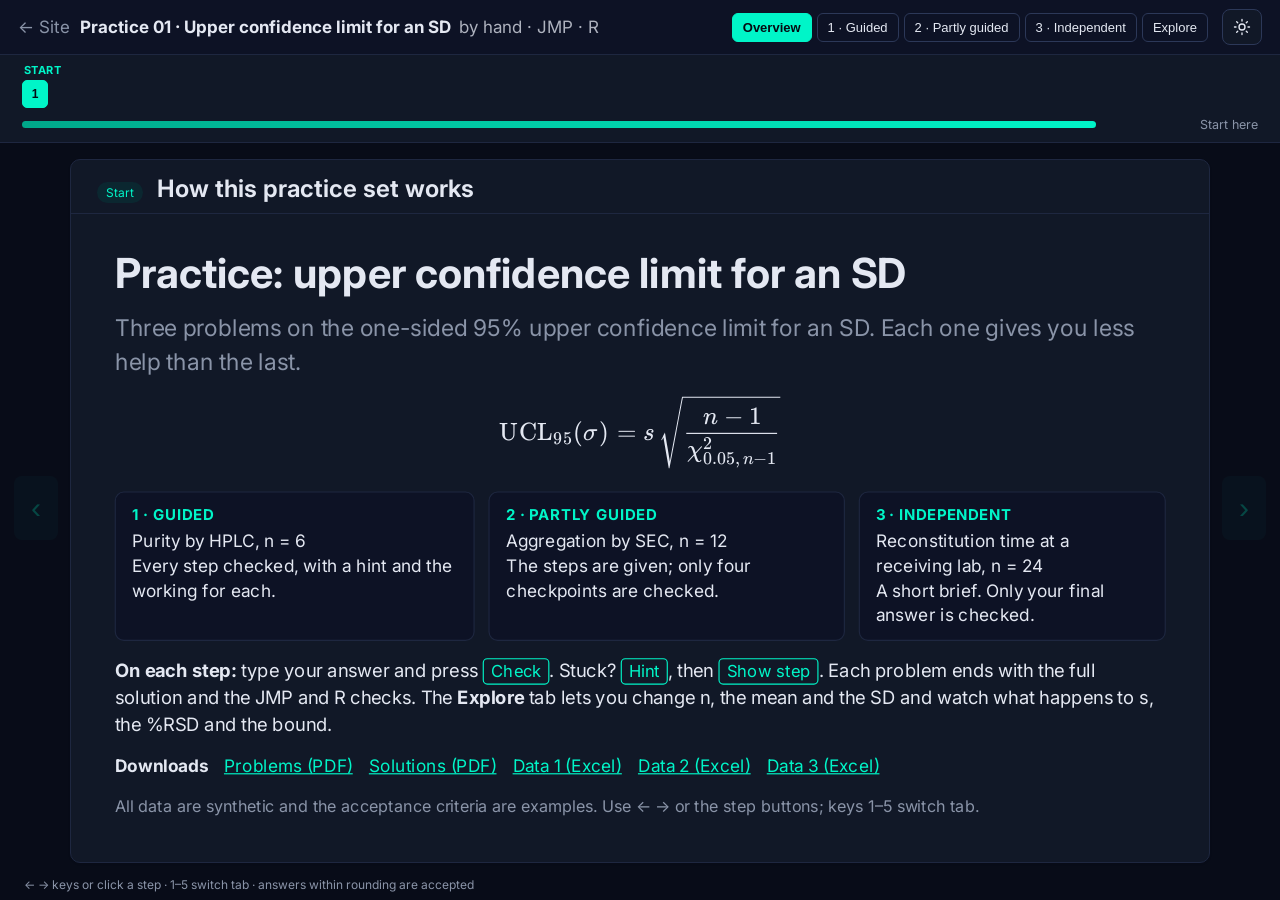
==== commit dcc5d4e6: "Lessons: mobile layout Under 760px the decks stop scaling to fit and become a scrolling page: tabs a" ====
--- a/lessons/01/index.html
+++ b/lessons/01/index.html
@@ -132,6 +132,51 @@
 svg [fill="#1e7b4a"]{fill:var(--ok)}svg [stroke="#1e7b4a"]{stroke:var(--ok)}
 #themebtn{width:40px;height:36px;border-radius:8px;border:1px solid var(--line2);background:var(--card);color:var(--ink);cursor:pointer;display:flex;align-items:center;justify-content:center;padding:0;flex:none}
 #themebtn .i-sun{display:none}html.dark #themebtn .i-sun{display:block}html.dark #themebtn .i-moon{display:none}
+
+@media (max-width:760px){
+header{flex-wrap:wrap;padding:8px 10px;gap:8px}
+header .brand{flex:1;min-width:0;overflow:hidden;text-overflow:ellipsis;font-size:15px}
+#exnav{order:3;flex-basis:100%;margin-left:0;overflow-x:auto;scrollbar-width:none;padding-bottom:2px}
+#exnav::-webkit-scrollbar,#strip::-webkit-scrollbar{display:none}
+#steps{padding:6px 10px 8px}
+#strip{overflow-x:auto;scrollbar-width:none}
+.grp{flex:none}
+#count{min-width:0}
+main{padding:8px 8px 68px}
+#chead{padding:10px 14px 8px;gap:8px;flex-wrap:wrap}
+#ctitle{font-size:19px}
+#stage{overflow-y:auto;-webkit-overflow-scrolling:touch}
+#content{position:static;transform:none!important;width:auto!important;padding:12px 14px 24px;font-size:16px}
+#content .cols,.xp,.figrow,.rbox,.title-slide .parts,#content .res2{flex-direction:column;gap:14px}
+#content .cols>*{max-width:100%;min-width:0}
+#content table{display:block;overflow-x:auto;max-width:100%}
+#content table.chi caption{white-space:normal}
+#content .katex-display{overflow-x:auto;overflow-y:hidden;padding:2px 0;font-size:.88em;max-width:100%}
+#content .sl3>*,#content .box,#content .ask{min-width:0;max-width:100%}
+#content table.sol td:nth-child(2){display:none}
+#content table.sol{display:table}
+#content .data{display:block;white-space:normal;word-break:break-word}
+#content pre{overflow-x:auto;max-width:100%}
+#content svg{max-width:100%;height:auto}
+.fig{max-width:100%;overflow:hidden}
+.ask{max-width:100%;padding:12px}
+.row label{min-width:0;width:100%}
+.row input{width:100%;max-width:240px}
+.opt{width:100%;text-align:left}
+.ctl{min-width:0!important;max-width:none!important;width:100%}
+.rbox .redit,.rbox .rres,.rbox textarea,.rbox .rplot{width:100%!important}
+.rbox textarea{height:260px!important}
+.rbox .rplot{height:auto!important;min-height:100px}
+#content .sl3{grid-template-columns:1fr;gap:4px}
+#content .res2 div{min-width:0}
+.title-slide{padding:0}
+.title-slide h1{font-size:26px}
+.title-slide .bl{font-size:17px}
+.title-slide .parts div{max-width:none}
+.nav{position:fixed;top:auto;bottom:12px;transform:none;width:64px;height:46px;z-index:5;box-shadow:0 2px 10px rgba(0,0,0,.35);background:var(--card);border:1px solid var(--line2)}
+#prev{left:12px}#next{right:12px}
+footer span:first-child{display:none}
+}
 </style></head>
 <body>
 <div id="app">
@@ -230,8 +275,17 @@
   if(s.explore) wireExplore(s.explore);
   if(s.rcode!==undefined) wireR(k);
 }
+const MOB=()=>window.matchMedia('(max-width:760px)').matches;
+function fixSvgs(){ document.querySelectorAll('#content svg:not([viewBox])').forEach(g=>{const w=g.getAttribute('width'),h=g.getAttribute('height'); if(w&&h) g.setAttribute('viewBox','0 0 '+parseFloat(w)+' '+parseFloat(h));}); }
+new MutationObserver(()=>fixSvgs()).observe(document.getElementById('content'),{childList:true,subtree:true});
+(function(){ let x0=null,y0=null,ok=false; const st=document.getElementById('stage');
+  st.addEventListener('touchstart',e=>{const t=e.target; ok=!t.closest('table,pre,textarea,input,.katex-display,.rplot'); x0=e.touches[0].clientX; y0=e.touches[0].clientY;},{passive:true});
+  st.addEventListener('touchend',e=>{ if(!ok||x0===null) return; const dx=e.changedTouches[0].clientX-x0, dy=e.changedTouches[0].clientY-y0; x0=null;
+    if(Math.abs(dx)>70&&Math.abs(dy)<45) go(dx<0?1:-1); },{passive:true}); })();
 function fit(){
-  const stage=$('#stage'), c=$('#content'); const W=stage.clientWidth, H=stage.clientHeight; let s=1;
+  const stage=$('#stage'), c=$('#content'); fixSvgs();
+  if(MOB()){ c.style.transform='none'; c.style.width=''; $('#scaleinfo').textContent=''; return; }
+  const W=stage.clientWidth, H=stage.clientHeight; let s=1;
   for(let k=0;k<8;k++){
     c.style.transform='none'; c.style.width=(W/s)+'px';
     const h=c.scrollHeight, w=c.scrollWidth, lw=W/s;
@@ -247,7 +301,7 @@
   buildExNav(); buildStrip();
   const m=META[ex], i=pos[ex], n=m.slides.length, s=m.slides[i];
   $('#ctag').textContent=s.group; $('#ctitle').innerHTML=tex(s.title);
-  $('#content').innerHTML=slideHtml(); wire();
+  $('#content').innerHTML=slideHtml(); $('#stage').scrollTop=0; wire();
   $('#fill').style.width=(n>1?100*i/(n-1):100)+'%';
   $('#count').textContent = ex===0 ? 'Start here' : `${m.name} · step ${i+1} of ${n}`;
   $('#prev').disabled=i===0; $('#next').disabled=i===n-1;
